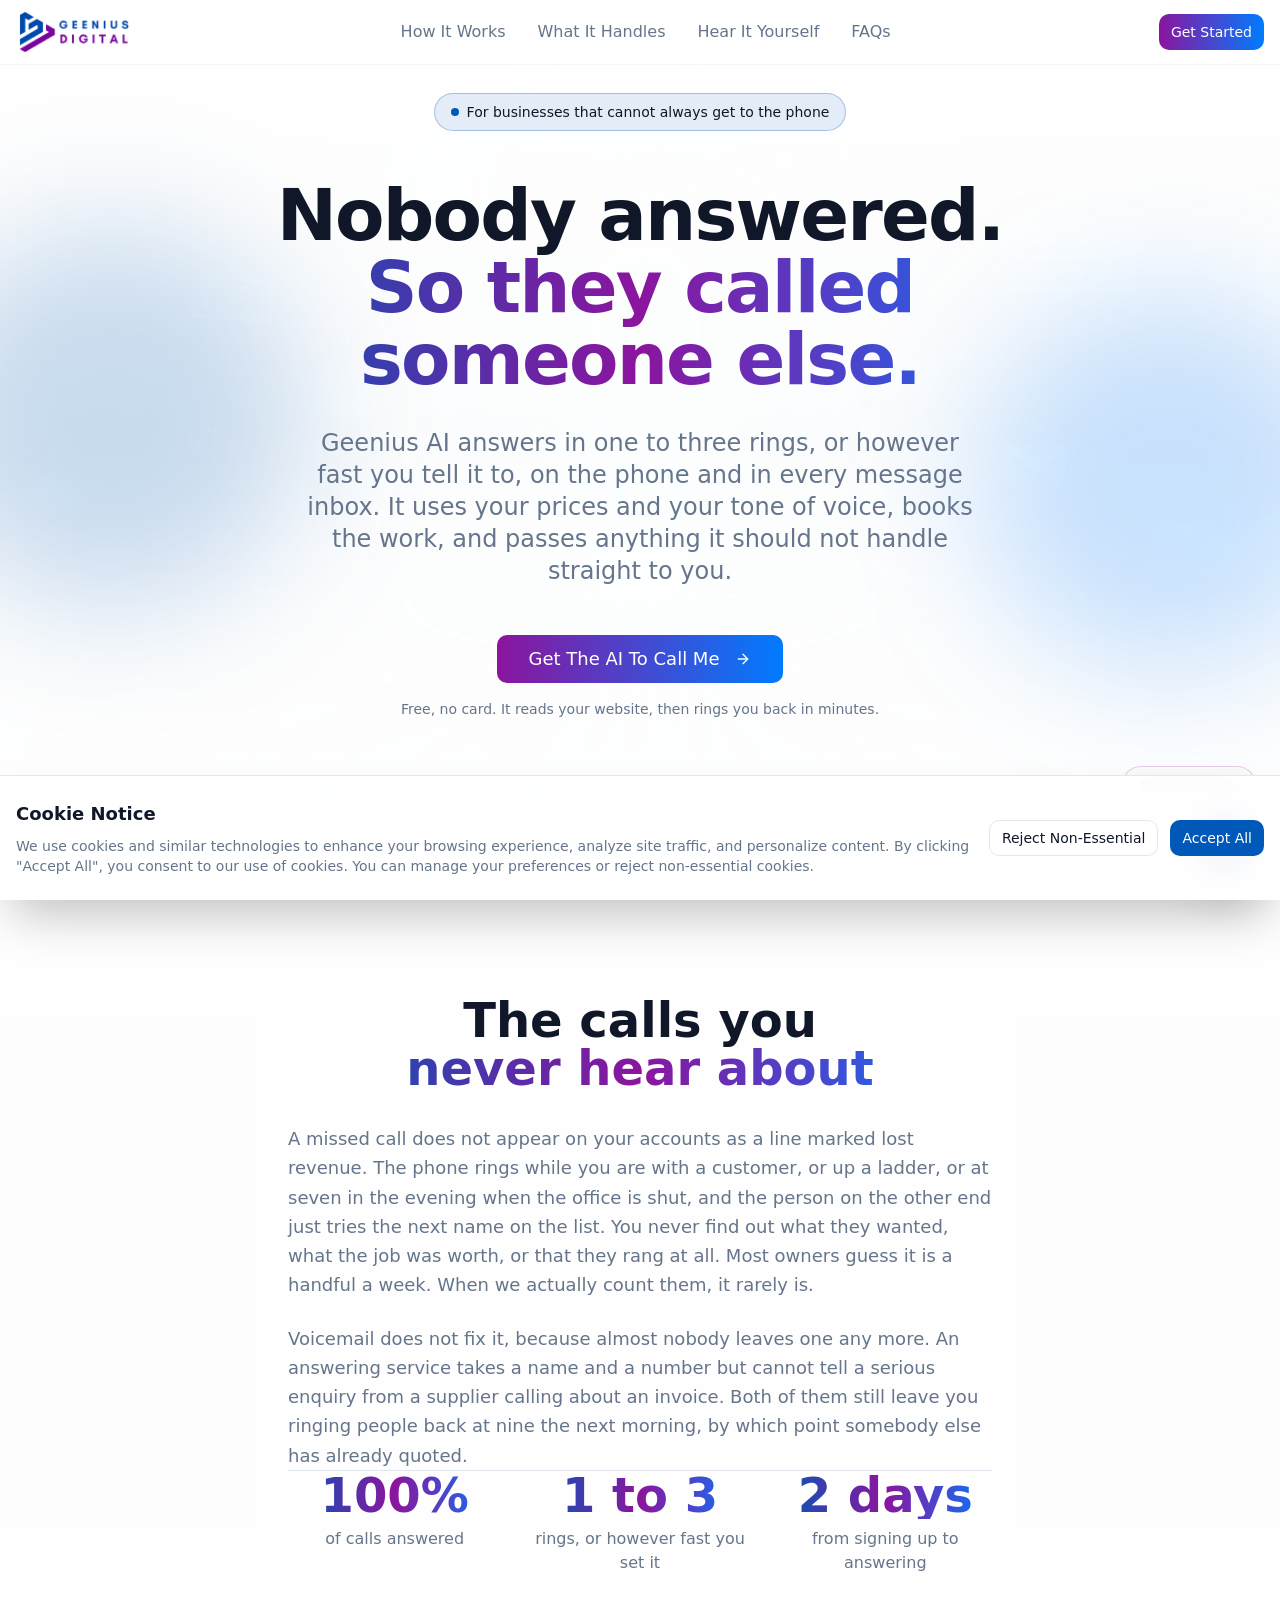
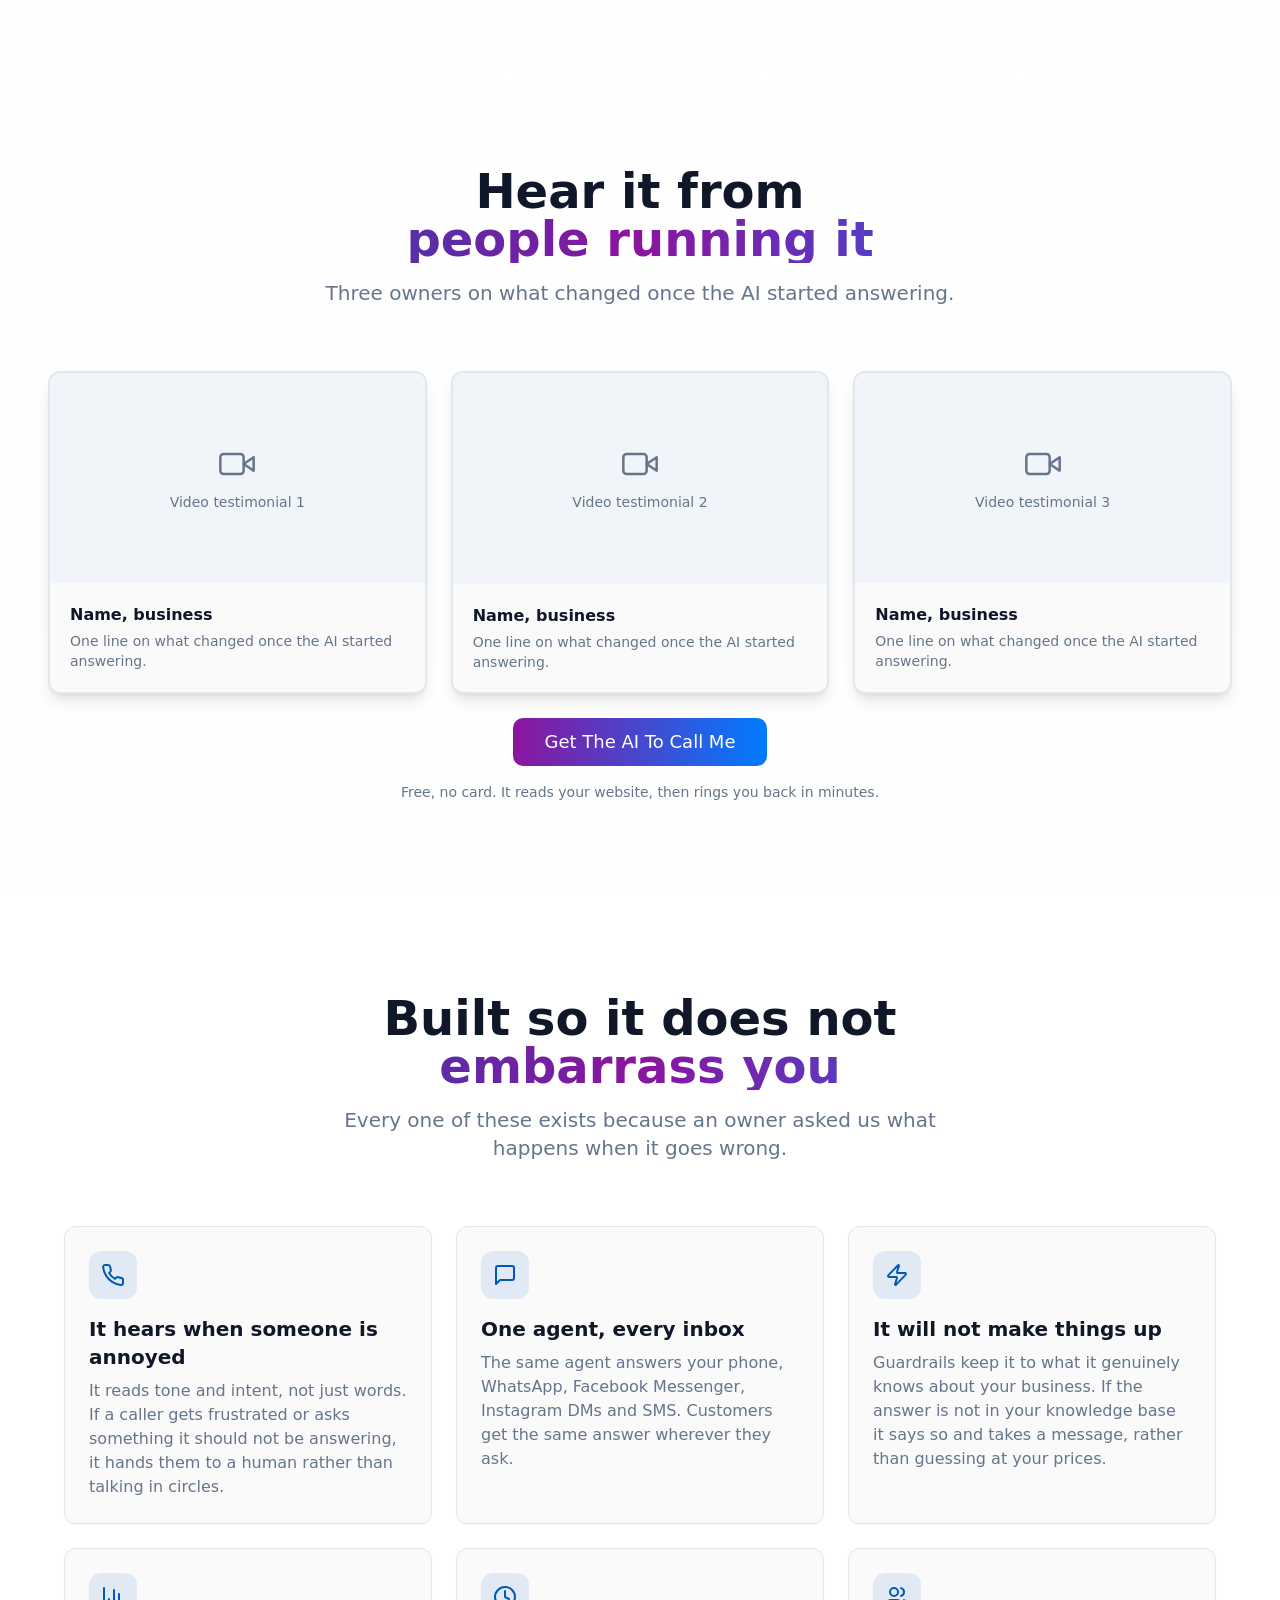
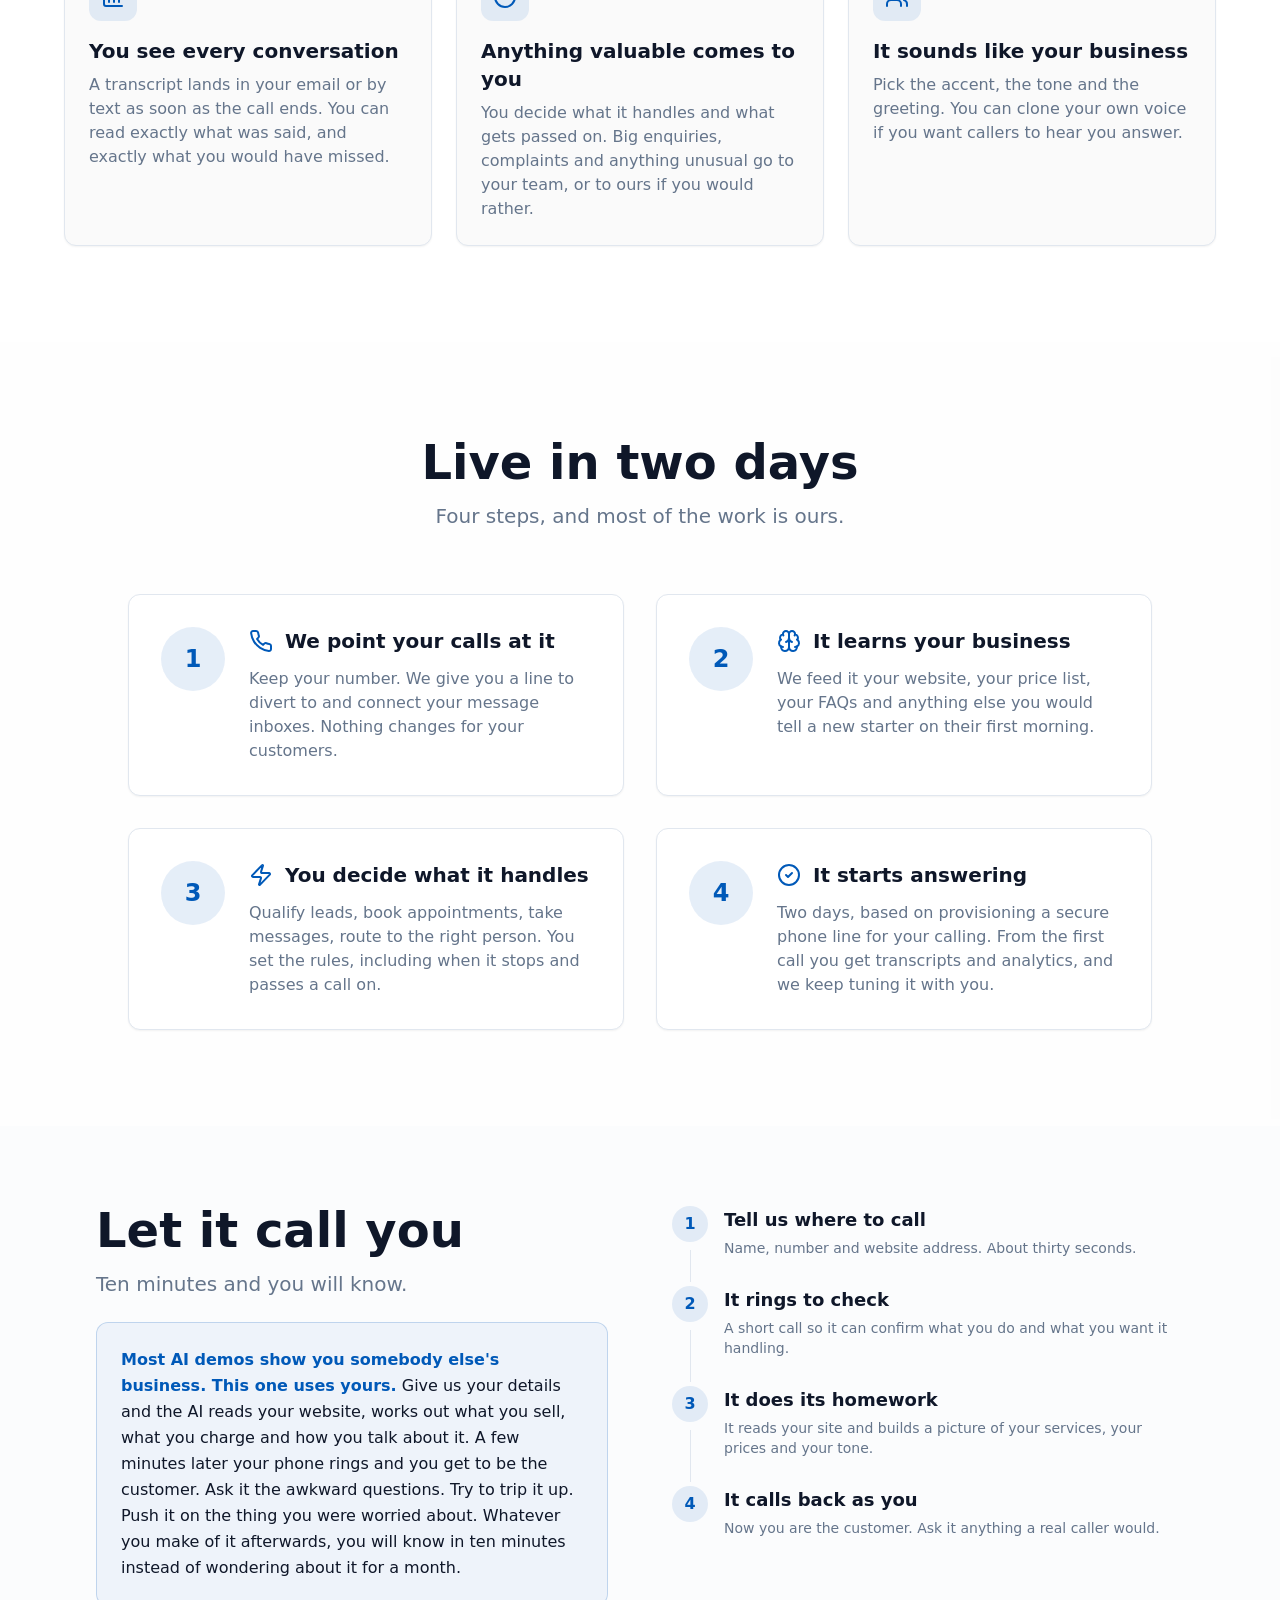
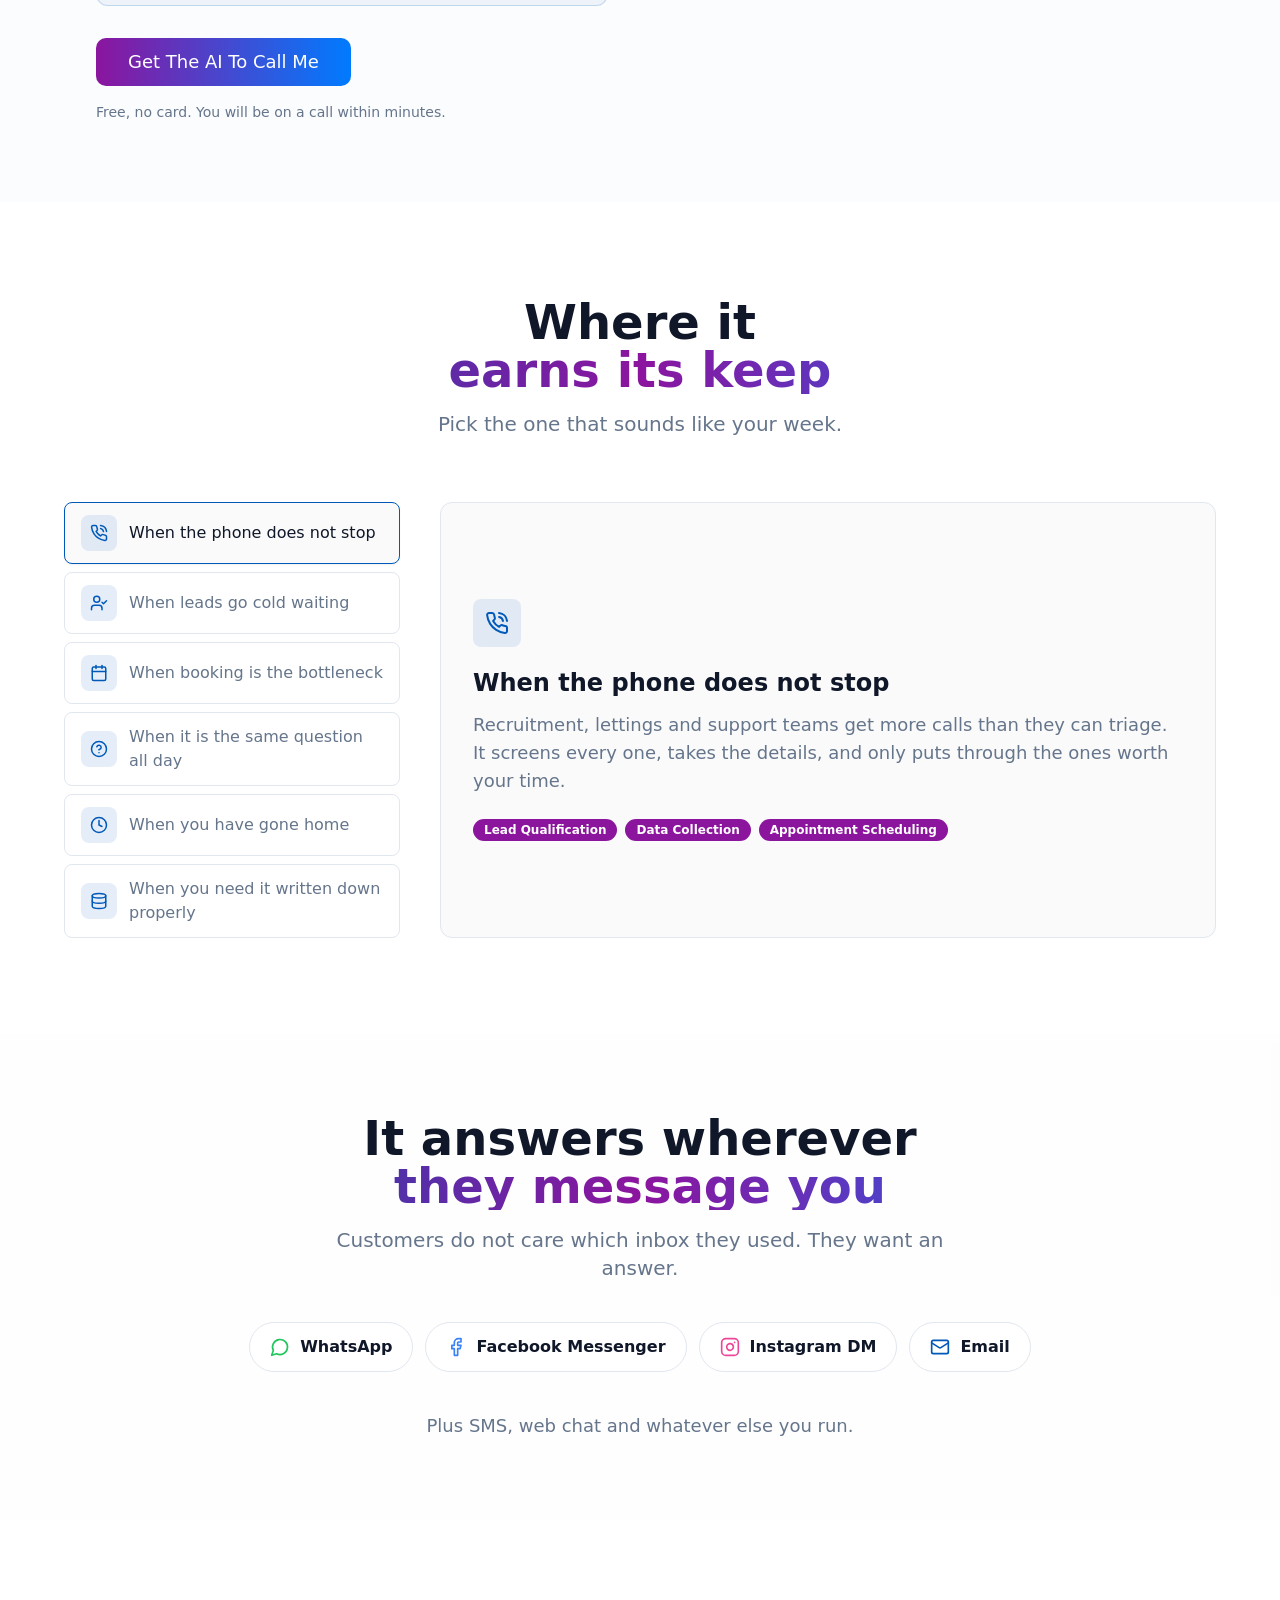
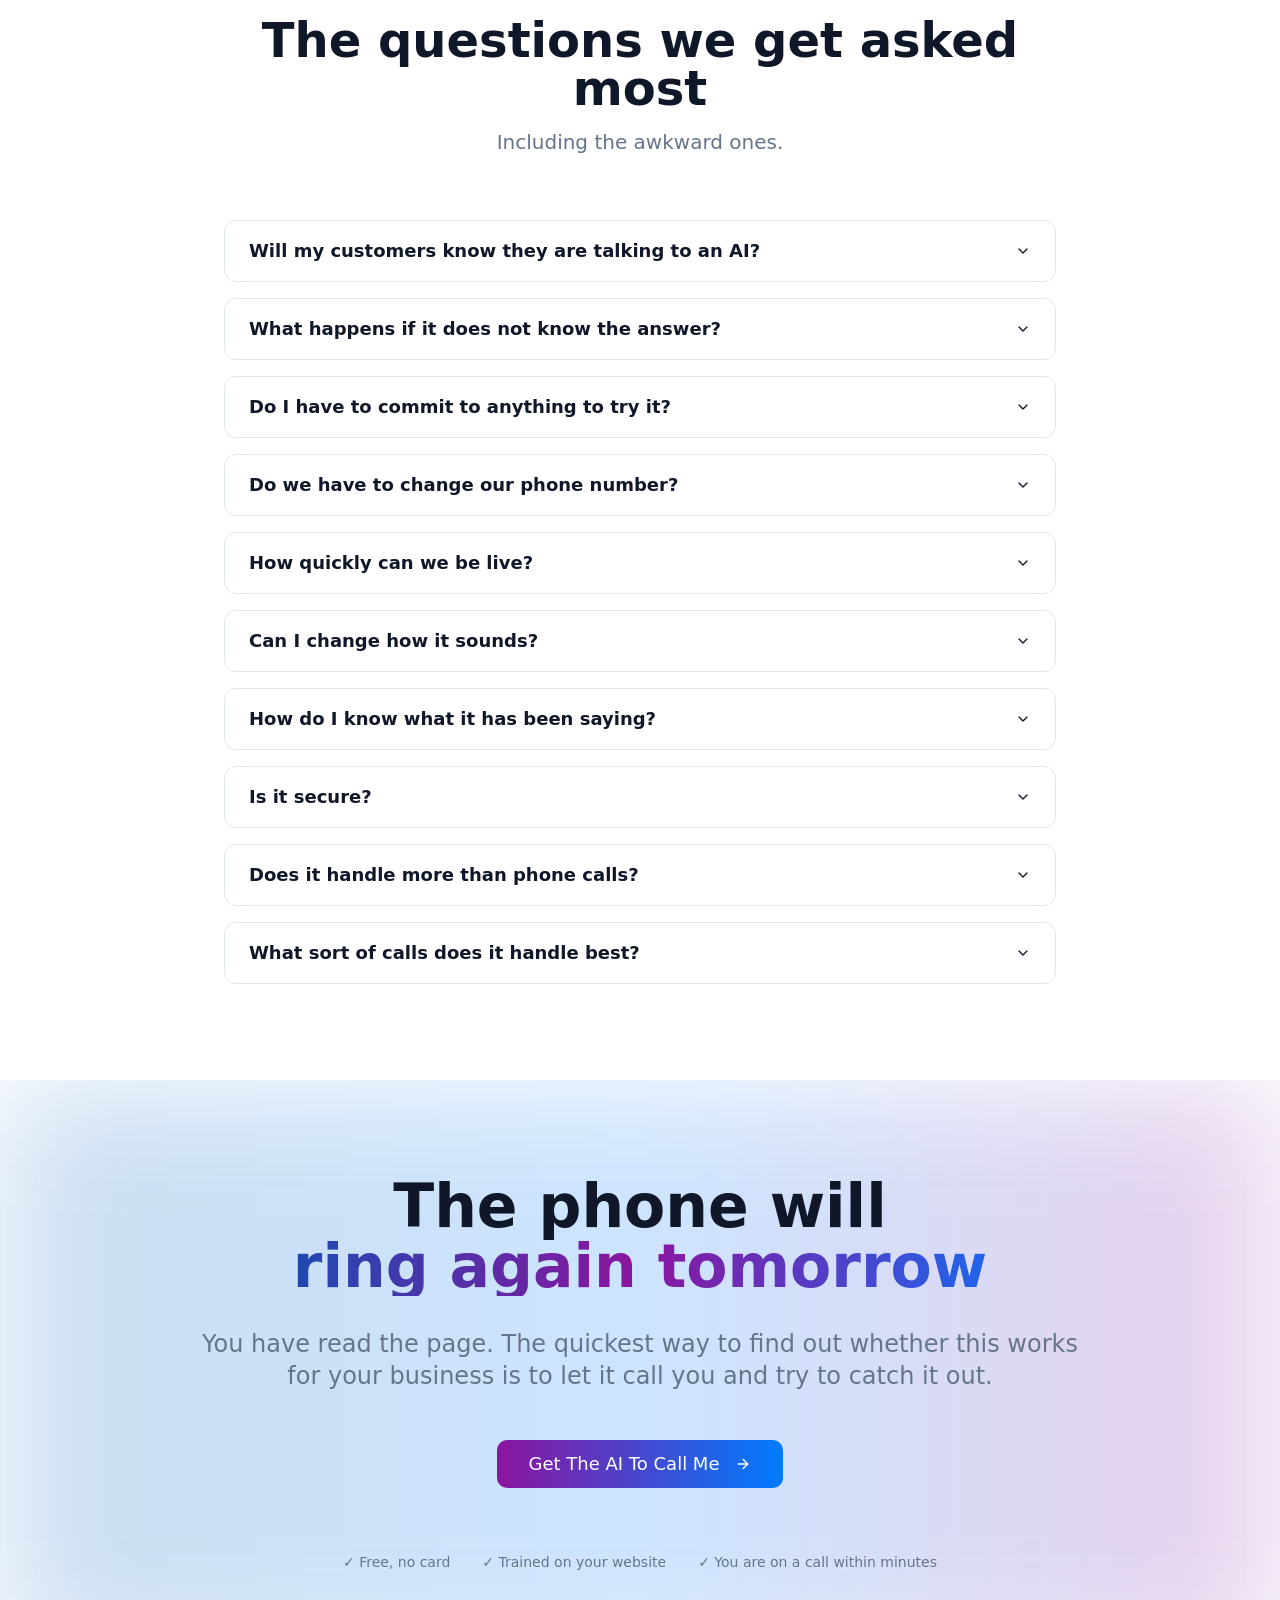
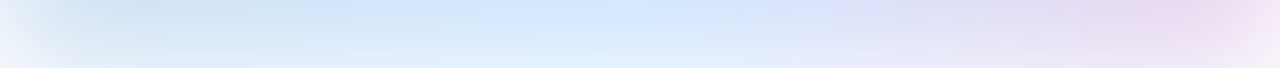
==== index.html @ 1a7d9708 "Add flattened static site with rewritten home page Vanilla HTML/CSS/JS build of the Lovable React si" ====
<!doctype html>
<html lang="en"><head>
    <meta charset="UTF-8">
    <meta name="viewport" content="width=device-width, initial-scale=1.0">
    <title>Geenius AI - AI Voice Agent for Calls &amp; Messaging | 24/7 Automation</title>
    <meta name="description" content="Missed calls go to your competitors. Geenius AI answers in one to three rings, on the phone and in every message inbox. Live in two days. Free demo call.">
    <meta name="author" content="Geenius AI">
    <meta name="robots" content="index, follow">
    <link rel="canonical" href="https://ai.geeniusdigital.com/">

    <!-- Open Graph -->
    <meta property="og:type" content="website">
    <meta property="og:url" content="https://ai.geeniusdigital.com/">
    <meta property="og:title" content="Geenius AI - AI Voice Agent for Calls &amp; Messaging | 24/7 Automation">
    <meta property="og:description" content="Missed calls go to your competitors. Geenius AI answers in one to three rings, on the phone and in every message inbox. Live in two days. Free demo call.">
    <meta property="og:image" content="https://ai.geeniusdigital.com/og-image.png">
    <meta property="og:site_name" content="Geenius AI">
    <meta property="og:locale" content="en_GB">

    <!-- Twitter Card -->
    <meta name="twitter:card" content="summary_large_image">
    <meta name="twitter:title" content="Geenius AI - AI Voice Agent for Calls &amp; Messaging | 24/7 Automation">
    <meta name="twitter:description" content="Missed calls go to your competitors. Geenius AI answers in one to three rings, on the phone and in every message inbox. Live in two days. Free demo call.">
    <meta name="twitter:image" content="https://ai.geeniusdigital.com/og-image.png">

    <!-- Favicon -->
    <link rel="icon" type="image/x-icon" href="https://storage.googleapis.com/gpt-engineer-file-uploads/6ILTWEbeGMOBGvfyK51NenK8gHO2/uploads/1762470176589-android-chrome-512x512.png">

    <!-- JSON-LD Structured Data -->
    <script type="application/ld+json">
    {
      "@context": "https://schema.org",
      "@type": "Organization",
      "name": "Geenius AI",
      "url": "https://ai.geeniusdigital.com",
      "description": "AI-powered voice agents and messaging automation for businesses. Handle inbound and outbound calls, WhatsApp, Facebook Messenger, Instagram DM and more.",
      "contactPoint": {
        "@type": "ContactPoint",
        "contactType": "sales",
        "availableLanguage": "English"
      },
      "sameAs": []
    }
    </script>
    <script type="application/ld+json">
    {
      "@context": "https://schema.org",
      "@type": "SoftwareApplication",
      "name": "Geenius AI",
      "applicationCategory": "BusinessApplication",
      "operatingSystem": "Web",
      "description": "AI employee that handles voice calls and messaging across WhatsApp, Facebook Messenger, Instagram DM, and more.",
      "offers": {
        "@type": "AggregateOffer",
        "priceCurrency": "GBP",
        "lowPrice": "497",
        "highPrice": "1297"
      }
    }
    </script>
    <!-- Meta Pixel Code -->
    <script>
    !function(f,b,e,v,n,t,s)
    {if(f.fbq)return;n=f.fbq=function(){n.callMethod?
    n.callMethod.apply(n,arguments):n.queue.push(arguments)};
    if(!f._fbq)f._fbq=n;n.push=n;n.loaded=!0;n.version='2.0';
    n.queue=[];t=b.createElement(e);t.async=!0;
    t.src=v;s=b.getElementsByTagName(e)[0];
    s.parentNode.insertBefore(t,s)}(window, document,'script',
    'https://connect.facebook.net/en_US/fbevents.js');
    fbq('init', '1123335949846125');
    fbq('track', 'PageView');
    </script>
    <!-- End Meta Pixel Code -->
    
    <link rel="stylesheet" href="assets/styles.css">
    <link rel="stylesheet" href="assets/site.css">
  <script id="page-jsonld" type="application/ld+json">{"@context":"https://schema.org","@type":"WebPage","name":"Geenius AI - AI Voice Agent for Calls & Messaging","description":"AI-powered voice agents and messaging automation for businesses.","url":"https://ai.geeniusdigital.com/"}</script></head>
  <body style="">
    <!-- Meta Pixel noscript fallback -->
    <noscript><img height="1" width="1" style="display:none"
    src="https://www.facebook.com/tr?id=1123335949846125&ev=PageView&noscript=1"
    /></noscript>
    <div id="root"><div role="region" aria-label="Notifications (F8)" tabindex="-1" style="pointer-events: none;"></div><section aria-label="Notifications alt+T" tabindex="-1" aria-live="polite" aria-relevant="additions text" aria-atomic="false"></section><div class="min-h-screen bg-background"><nav class="fixed top-0 left-0 right-0 z-50 border-b border-border/40 bg-background/80 backdrop-blur-md" aria-label="Main navigation"><div class="container mx-auto px-4"><div class="flex items-center justify-between h-16"><a href="index.html" class="flex items-center gap-2" aria-label="Geenius AI Home"><img src="assets/geenius-logo.png" alt="Geenius AI Logo" class="h-10 w-auto" loading="eager"></a><div class="hidden md:flex items-center gap-8" role="navigation"><a href="#how-it-works" class="text-muted-foreground hover:text-foreground transition-colors">How It Works</a><a href="#use-cases" class="text-muted-foreground hover:text-foreground transition-colors">What It Handles</a><a href="#demo" class="text-muted-foreground hover:text-foreground transition-colors">Hear It Yourself</a><a href="#faq" class="text-muted-foreground hover:text-foreground transition-colors">FAQs</a></div><div class="flex items-center gap-4"><button class="inline-flex items-center justify-center gap-2 whitespace-nowrap text-sm font-medium ring-offset-background transition-colors focus-visible:outline-none focus-visible:ring-2 focus-visible:ring-ring focus-visible:ring-offset-2 disabled:pointer-events-none disabled:opacity-50 [&amp;_svg]:pointer-events-none [&amp;_svg]:size-4 [&amp;_svg]:shrink-0 bg-primary hover:bg-primary/90 h-9 rounded-md px-3 bg-gradient-to-r from-secondary to-accent hover:opacity-90 text-white" data-gx="open-popup">Get Started</button></div></div></div></nav><section class="relative min-h-screen flex items-center justify-center overflow-hidden"><div class="absolute inset-0 z-0"><img src="assets/hero-bg.jpg" alt="AI-powered voice technology background" class="w-full h-full object-cover opacity-30" loading="eager"><div class="absolute inset-0 bg-gradient-to-b from-background via-background/95 to-background"></div></div><div class="absolute top-1/4 -left-20 w-96 h-96 bg-primary/20 rounded-full blur-3xl animate-pulse"></div><div class="absolute bottom-1/4 -right-20 w-96 h-96 bg-accent/20 rounded-full blur-3xl animate-pulse delay-1000"></div><div class="container relative z-10 px-4 py-20"><div class="max-w-4xl mx-auto text-center space-y-8"><div class="inline-flex items-center gap-2 px-4 py-2 rounded-full border border-primary/30 bg-primary/10 backdrop-blur-sm mb-4"><div class="w-2 h-2 bg-primary rounded-full animate-pulse"></div><span class="text-sm font-medium text-foreground">For businesses that cannot always get to the phone</span></div><h1 class="text-5xl md:text-7xl font-bold tracking-tight"><span class="block">Nobody answered.</span><span class="block text-transparent bg-clip-text bg-gradient-to-r from-primary via-secondary to-accent">So they called someone else.</span></h1><p class="text-xl md:text-2xl text-muted-foreground max-w-2xl mx-auto">Geenius AI answers in one to three rings, or however fast you tell it to, on the phone and in every message inbox. It uses your prices and your tone of voice, books the work, and passes anything it should not handle straight to you.</p><div class="flex flex-col items-center gap-4 pt-4"><button class="inline-flex items-center justify-center gap-2 whitespace-nowrap font-medium ring-offset-background transition-colors focus-visible:outline-none focus-visible:ring-2 focus-visible:ring-ring focus-visible:ring-offset-2 disabled:pointer-events-none disabled:opacity-50 [&amp;_svg]:pointer-events-none [&amp;_svg]:size-4 [&amp;_svg]:shrink-0 bg-primary hover:bg-primary/90 h-11 rounded-md text-lg px-8 py-6 bg-gradient-to-r from-secondary to-accent hover:opacity-90 text-white group" data-gx="open-popup">Get The AI To Call Me<svg xmlns="http://www.w3.org/2000/svg" width="24" height="24" viewBox="0 0 24 24" fill="none" stroke="currentColor" stroke-width="2" stroke-linecap="round" stroke-linejoin="round" class="lucide lucide-arrow-right ml-2 h-5 w-5 group-hover:translate-x-1 transition-transform"><path d="M5 12h14"></path><path d="m12 5 7 7-7 7"></path></svg></button><p class="text-sm text-muted-foreground">Free, no card. It reads your website, then rings you back in minutes.</p></div><div class="flex flex-wrap gap-6 justify-center pt-8"><div class="flex items-center gap-2 text-muted-foreground"><svg xmlns="http://www.w3.org/2000/svg" width="24" height="24" viewBox="0 0 24 24" fill="none" stroke="currentColor" stroke-width="2" stroke-linecap="round" stroke-linejoin="round" class="lucide lucide-phone h-5 w-5 text-primary"><path d="M22 16.92v3a2 2 0 0 1-2.18 2 19.79 19.79 0 0 1-8.63-3.07 19.5 19.5 0 0 1-6-6 19.79 19.79 0 0 1-3.07-8.67A2 2 0 0 1 4.11 2h3a2 2 0 0 1 2 1.72 12.84 12.84 0 0 0 .7 2.81 2 2 0 0 1-.45 2.11L8.09 9.91a16 16 0 0 0 6 6l1.27-1.27a2 2 0 0 1 2.11-.45 12.84 12.84 0 0 0 2.81.7A2 2 0 0 1 22 16.92z"></path></svg><span>Answers your phone</span></div><div class="flex items-center gap-2 text-muted-foreground"><svg xmlns="http://www.w3.org/2000/svg" width="24" height="24" viewBox="0 0 24 24" fill="none" stroke="currentColor" stroke-width="2" stroke-linecap="round" stroke-linejoin="round" class="lucide lucide-message-circle h-5 w-5 text-accent"><path d="M7.9 20A9 9 0 1 0 4 16.1L2 22Z"></path></svg><span>Answers WhatsApp, Messenger, Instagram and SMS</span></div></div></div></div></section><section id="the-problem" class="py-24 px-4 bg-card/30" aria-labelledby="problem-heading"><div class="container mx-auto max-w-3xl"><h2 id="problem-heading" class="text-4xl md:text-5xl font-bold mb-8 text-center">The calls you<span class="block bg-gradient-to-r from-primary via-secondary to-accent bg-clip-text text-transparent">never hear about</span></h2><div class="space-y-6 text-lg text-muted-foreground leading-relaxed"><p>A missed call does not appear on your accounts as a line marked lost revenue. The phone rings while you are with a customer, or up a ladder, or at seven in the evening when the office is shut, and the person on the other end just tries the next name on the list. You never find out what they wanted, what the job was worth, or that they rang at all. Most owners guess it is a handful a week. When we actually count them, it rarely is.</p><p>Voicemail does not fix it, because almost nobody leaves one any more. An answering service takes a name and a number but cannot tell a serious enquiry from a supplier calling about an invoice. Both of them still leave you ringing people back at nine the next morning, by which point somebody else has already quoted.</p></div><div class="grid sm:grid-cols-3 gap-8 mt-14 pt-12 border-t border-border"><div class="text-center"><p class="text-4xl md:text-5xl font-bold bg-gradient-to-r from-primary via-secondary to-accent bg-clip-text text-transparent">100%</p><p class="text-base text-muted-foreground mt-2">of calls answered</p></div><div class="text-center"><p class="text-4xl md:text-5xl font-bold bg-gradient-to-r from-primary via-secondary to-accent bg-clip-text text-transparent">1 to 3</p><p class="text-base text-muted-foreground mt-2">rings, or however fast you set it</p></div><div class="text-center"><p class="text-4xl md:text-5xl font-bold bg-gradient-to-r from-primary via-secondary to-accent bg-clip-text text-transparent">2 days</p><p class="text-base text-muted-foreground mt-2">from signing up to answering</p></div></div></div></section><section class="py-24 px-4 relative overflow-hidden"><div class="absolute inset-0 bg-gradient-to-b from-background via-card/30 to-background"></div><div class="container mx-auto relative z-10"><div class="text-center mb-16 space-y-4"><h2 class="text-4xl md:text-5xl font-bold">Hear it from<span class="block bg-gradient-to-r from-primary via-secondary to-accent bg-clip-text text-transparent">people running it</span></h2><p class="text-xl text-muted-foreground max-w-2xl mx-auto">Three owners on what changed once the AI started answering.</p></div><div class="text-center space-y-6"><div class="grid md:grid-cols-3 gap-6 mb-4"><div class="rounded-xl border-2 border-border bg-card overflow-hidden shadow-lg"><div class="aspect-video bg-muted flex flex-col items-center justify-center gap-2 text-muted-foreground"><svg xmlns="http://www.w3.org/2000/svg" width="40" height="40" viewBox="0 0 24 24" fill="none" stroke="currentColor" stroke-width="1.5" stroke-linecap="round" stroke-linejoin="round" aria-hidden="true"><path d="m22 8-6 4 6 4V8Z"></path><rect width="14" height="12" x="2" y="6" rx="2"></rect></svg><span class="text-sm font-medium">Video testimonial 1</span></div><div class="p-5 text-left"><p class="font-semibold text-foreground">Name, business</p><p class="text-sm text-muted-foreground mt-1">One line on what changed once the AI started answering.</p></div></div><div class="rounded-xl border-2 border-border bg-card overflow-hidden shadow-lg"><div class="aspect-video bg-muted flex flex-col items-center justify-center gap-2 text-muted-foreground"><svg xmlns="http://www.w3.org/2000/svg" width="40" height="40" viewBox="0 0 24 24" fill="none" stroke="currentColor" stroke-width="1.5" stroke-linecap="round" stroke-linejoin="round" aria-hidden="true"><path d="m22 8-6 4 6 4V8Z"></path><rect width="14" height="12" x="2" y="6" rx="2"></rect></svg><span class="text-sm font-medium">Video testimonial 2</span></div><div class="p-5 text-left"><p class="font-semibold text-foreground">Name, business</p><p class="text-sm text-muted-foreground mt-1">One line on what changed once the AI started answering.</p></div></div><div class="rounded-xl border-2 border-border bg-card overflow-hidden shadow-lg"><div class="aspect-video bg-muted flex flex-col items-center justify-center gap-2 text-muted-foreground"><svg xmlns="http://www.w3.org/2000/svg" width="40" height="40" viewBox="0 0 24 24" fill="none" stroke="currentColor" stroke-width="1.5" stroke-linecap="round" stroke-linejoin="round" aria-hidden="true"><path d="m22 8-6 4 6 4V8Z"></path><rect width="14" height="12" x="2" y="6" rx="2"></rect></svg><span class="text-sm font-medium">Video testimonial 3</span></div><div class="p-5 text-left"><p class="font-semibold text-foreground">Name, business</p><p class="text-sm text-muted-foreground mt-1">One line on what changed once the AI started answering.</p></div></div></div><div><button class="inline-flex items-center justify-center gap-2 whitespace-nowrap font-medium ring-offset-background transition-colors focus-visible:outline-none focus-visible:ring-2 focus-visible:ring-ring focus-visible:ring-offset-2 disabled:pointer-events-none disabled:opacity-50 [&amp;_svg]:pointer-events-none [&amp;_svg]:size-4 [&amp;_svg]:shrink-0 bg-primary hover:bg-primary/90 h-11 rounded-md text-lg px-8 py-6 bg-gradient-to-r from-secondary to-accent hover:opacity-90 text-white" data-gx="open-popup">Get The AI To Call Me</button><p class="text-sm text-muted-foreground mt-4">Free, no card. It reads your website, then rings you back in minutes.</p></div></div></div></section><section id="features" class="py-24 px-4 relative" aria-labelledby="features-heading"><div class="container mx-auto"><div class="text-center mb-16 space-y-4"><h2 id="features-heading" class="text-4xl md:text-5xl font-bold">Built so it does not<span class="block bg-gradient-to-r from-primary via-secondary to-accent bg-clip-text text-transparent">embarrass you</span></h2><p class="text-xl text-muted-foreground max-w-2xl mx-auto">Every one of these exists because an owner asked us what happens when it goes wrong.</p></div><div class="grid md:grid-cols-2 lg:grid-cols-3 gap-6 max-w-6xl mx-auto"><div class="rounded-lg border text-card-foreground shadow-sm p-6 bg-card border-border hover:border-primary/50 transition-all duration-300 hover:shadow-lg hover:shadow-primary/20 group"><div class="w-12 h-12 rounded-lg bg-primary/10 flex items-center justify-center mb-4 group-hover:bg-primary/20 transition-colors"><svg xmlns="http://www.w3.org/2000/svg" width="24" height="24" viewBox="0 0 24 24" fill="none" stroke="currentColor" stroke-width="2" stroke-linecap="round" stroke-linejoin="round" class="lucide lucide-phone h-6 w-6 text-primary"><path d="M22 16.92v3a2 2 0 0 1-2.18 2 19.79 19.79 0 0 1-8.63-3.07 19.5 19.5 0 0 1-6-6 19.79 19.79 0 0 1-3.07-8.67A2 2 0 0 1 4.11 2h3a2 2 0 0 1 2 1.72 12.84 12.84 0 0 0 .7 2.81 2 2 0 0 1-.45 2.11L8.09 9.91a16 16 0 0 0 6 6l1.27-1.27a2 2 0 0 1 2.11-.45 12.84 12.84 0 0 0 2.81.7A2 2 0 0 1 22 16.92z"></path></svg></div><h3 class="text-xl font-semibold mb-2">It hears when someone is annoyed</h3><p class="text-muted-foreground">It reads tone and intent, not just words. If a caller gets frustrated or asks something it should not be answering, it hands them to a human rather than talking in circles.</p></div><div class="rounded-lg border text-card-foreground shadow-sm p-6 bg-card border-border hover:border-primary/50 transition-all duration-300 hover:shadow-lg hover:shadow-primary/20 group"><div class="w-12 h-12 rounded-lg bg-primary/10 flex items-center justify-center mb-4 group-hover:bg-primary/20 transition-colors"><svg xmlns="http://www.w3.org/2000/svg" width="24" height="24" viewBox="0 0 24 24" fill="none" stroke="currentColor" stroke-width="2" stroke-linecap="round" stroke-linejoin="round" class="lucide lucide-message-square h-6 w-6 text-primary"><path d="M21 15a2 2 0 0 1-2 2H7l-4 4V5a2 2 0 0 1 2-2h14a2 2 0 0 1 2 2z"></path></svg></div><h3 class="text-xl font-semibold mb-2">One agent, every inbox</h3><p class="text-muted-foreground">The same agent answers your phone, WhatsApp, Facebook Messenger, Instagram DMs and SMS. Customers get the same answer wherever they ask.</p></div><div class="rounded-lg border text-card-foreground shadow-sm p-6 bg-card border-border hover:border-primary/50 transition-all duration-300 hover:shadow-lg hover:shadow-primary/20 group"><div class="w-12 h-12 rounded-lg bg-primary/10 flex items-center justify-center mb-4 group-hover:bg-primary/20 transition-colors"><svg xmlns="http://www.w3.org/2000/svg" width="24" height="24" viewBox="0 0 24 24" fill="none" stroke="currentColor" stroke-width="2" stroke-linecap="round" stroke-linejoin="round" class="lucide lucide-zap h-6 w-6 text-primary"><path d="M4 14a1 1 0 0 1-.78-1.63l9.9-10.2a.5.5 0 0 1 .86.46l-1.92 6.02A1 1 0 0 0 13 10h7a1 1 0 0 1 .78 1.63l-9.9 10.2a.5.5 0 0 1-.86-.46l1.92-6.02A1 1 0 0 0 11 14z"></path></svg></div><h3 class="text-xl font-semibold mb-2">It will not make things up</h3><p class="text-muted-foreground">Guardrails keep it to what it genuinely knows about your business. If the answer is not in your knowledge base it says so and takes a message, rather than guessing at your prices.</p></div><div class="rounded-lg border text-card-foreground shadow-sm p-6 bg-card border-border hover:border-primary/50 transition-all duration-300 hover:shadow-lg hover:shadow-primary/20 group"><div class="w-12 h-12 rounded-lg bg-primary/10 flex items-center justify-center mb-4 group-hover:bg-primary/20 transition-colors"><svg xmlns="http://www.w3.org/2000/svg" width="24" height="24" viewBox="0 0 24 24" fill="none" stroke="currentColor" stroke-width="2" stroke-linecap="round" stroke-linejoin="round" class="lucide lucide-chart-column h-6 w-6 text-primary"><path d="M3 3v16a2 2 0 0 0 2 2h16"></path><path d="M18 17V9"></path><path d="M13 17V5"></path><path d="M8 17v-3"></path></svg></div><h3 class="text-xl font-semibold mb-2">You see every conversation</h3><p class="text-muted-foreground">A transcript lands in your email or by text as soon as the call ends. You can read exactly what was said, and exactly what you would have missed.</p></div><div class="rounded-lg border text-card-foreground shadow-sm p-6 bg-card border-border hover:border-primary/50 transition-all duration-300 hover:shadow-lg hover:shadow-primary/20 group"><div class="w-12 h-12 rounded-lg bg-primary/10 flex items-center justify-center mb-4 group-hover:bg-primary/20 transition-colors"><svg xmlns="http://www.w3.org/2000/svg" width="24" height="24" viewBox="0 0 24 24" fill="none" stroke="currentColor" stroke-width="2" stroke-linecap="round" stroke-linejoin="round" class="lucide lucide-clock h-6 w-6 text-primary"><circle cx="12" cy="12" r="10"></circle><polyline points="12 6 12 12 16 14"></polyline></svg></div><h3 class="text-xl font-semibold mb-2">Anything valuable comes to you</h3><p class="text-muted-foreground">You decide what it handles and what gets passed on. Big enquiries, complaints and anything unusual go to your team, or to ours if you would rather.</p></div><div class="rounded-lg border text-card-foreground shadow-sm p-6 bg-card border-border hover:border-primary/50 transition-all duration-300 hover:shadow-lg hover:shadow-primary/20 group"><div class="w-12 h-12 rounded-lg bg-primary/10 flex items-center justify-center mb-4 group-hover:bg-primary/20 transition-colors"><svg xmlns="http://www.w3.org/2000/svg" width="24" height="24" viewBox="0 0 24 24" fill="none" stroke="currentColor" stroke-width="2" stroke-linecap="round" stroke-linejoin="round" class="lucide lucide-users h-6 w-6 text-primary"><path d="M16 21v-2a4 4 0 0 0-4-4H6a4 4 0 0 0-4 4v2"></path><circle cx="9" cy="7" r="4"></circle><path d="M22 21v-2a4 4 0 0 0-3-3.87"></path><path d="M16 3.13a4 4 0 0 1 0 7.75"></path></svg></div><h3 class="text-xl font-semibold mb-2">It sounds like your business</h3><p class="text-muted-foreground">Pick the accent, the tone and the greeting. You can clone your own voice if you want callers to hear you answer.</p></div></div></div></section><section id="how-it-works" class="py-24 px-4 bg-card/30" aria-labelledby="how-it-works-heading"><div class="container mx-auto"><div class="text-center mb-16 space-y-4"><h2 id="how-it-works-heading" class="text-4xl md:text-5xl font-bold">Live in two days</h2><p class="text-xl text-muted-foreground max-w-2xl mx-auto">Four steps, and most of the work is ours.</p></div><div class="max-w-5xl mx-auto"><div class="grid md:grid-cols-2 gap-8"><div class="rounded-lg border text-card-foreground shadow-sm relative p-8 bg-background border-border hover:border-primary/50 transition-all duration-300"><div class="flex items-start gap-6"><div class="flex-shrink-0"><div class="w-16 h-16 rounded-full bg-primary/10 flex items-center justify-center text-2xl font-bold text-primary">1</div></div><div class="flex-1"><div class="flex items-center gap-3 mb-3"><svg xmlns="http://www.w3.org/2000/svg" width="24" height="24" viewBox="0 0 24 24" fill="none" stroke="currentColor" stroke-width="2" stroke-linecap="round" stroke-linejoin="round" class="lucide lucide-phone h-6 w-6 text-primary"><path d="M22 16.92v3a2 2 0 0 1-2.18 2 19.79 19.79 0 0 1-8.63-3.07 19.5 19.5 0 0 1-6-6 19.79 19.79 0 0 1-3.07-8.67A2 2 0 0 1 4.11 2h3a2 2 0 0 1 2 1.72 12.84 12.84 0 0 0 .7 2.81 2 2 0 0 1-.45 2.11L8.09 9.91a16 16 0 0 0 6 6l1.27-1.27a2 2 0 0 1 2.11-.45 12.84 12.84 0 0 0 2.81.7A2 2 0 0 1 22 16.92z"></path></svg><h3 class="text-xl font-semibold">We point your calls at it</h3></div><p class="text-muted-foreground">Keep your number. We give you a line to divert to and connect your message inboxes. Nothing changes for your customers.</p></div></div></div><div class="rounded-lg border text-card-foreground shadow-sm relative p-8 bg-background border-border hover:border-primary/50 transition-all duration-300"><div class="flex items-start gap-6"><div class="flex-shrink-0"><div class="w-16 h-16 rounded-full bg-primary/10 flex items-center justify-center text-2xl font-bold text-primary">2</div></div><div class="flex-1"><div class="flex items-center gap-3 mb-3"><svg xmlns="http://www.w3.org/2000/svg" width="24" height="24" viewBox="0 0 24 24" fill="none" stroke="currentColor" stroke-width="2" stroke-linecap="round" stroke-linejoin="round" class="lucide lucide-brain h-6 w-6 text-primary"><path d="M12 5a3 3 0 1 0-5.997.125 4 4 0 0 0-2.526 5.77 4 4 0 0 0 .556 6.588A4 4 0 1 0 12 18Z"></path><path d="M12 5a3 3 0 1 1 5.997.125 4 4 0 0 1 2.526 5.77 4 4 0 0 1-.556 6.588A4 4 0 1 1 12 18Z"></path><path d="M15 13a4.5 4.5 0 0 1-3-4 4.5 4.5 0 0 1-3 4"></path><path d="M17.599 6.5a3 3 0 0 0 .399-1.375"></path><path d="M6.003 5.125A3 3 0 0 0 6.401 6.5"></path><path d="M3.477 10.896a4 4 0 0 1 .585-.396"></path><path d="M19.938 10.5a4 4 0 0 1 .585.396"></path><path d="M6 18a4 4 0 0 1-1.967-.516"></path><path d="M19.967 17.484A4 4 0 0 1 18 18"></path></svg><h3 class="text-xl font-semibold">It learns your business</h3></div><p class="text-muted-foreground">We feed it your website, your price list, your FAQs and anything else you would tell a new starter on their first morning.</p></div></div></div><div class="rounded-lg border text-card-foreground shadow-sm relative p-8 bg-background border-border hover:border-primary/50 transition-all duration-300"><div class="flex items-start gap-6"><div class="flex-shrink-0"><div class="w-16 h-16 rounded-full bg-primary/10 flex items-center justify-center text-2xl font-bold text-primary">3</div></div><div class="flex-1"><div class="flex items-center gap-3 mb-3"><svg xmlns="http://www.w3.org/2000/svg" width="24" height="24" viewBox="0 0 24 24" fill="none" stroke="currentColor" stroke-width="2" stroke-linecap="round" stroke-linejoin="round" class="lucide lucide-zap h-6 w-6 text-primary"><path d="M4 14a1 1 0 0 1-.78-1.63l9.9-10.2a.5.5 0 0 1 .86.46l-1.92 6.02A1 1 0 0 0 13 10h7a1 1 0 0 1 .78 1.63l-9.9 10.2a.5.5 0 0 1-.86-.46l1.92-6.02A1 1 0 0 0 11 14z"></path></svg><h3 class="text-xl font-semibold">You decide what it handles</h3></div><p class="text-muted-foreground">Qualify leads, book appointments, take messages, route to the right person. You set the rules, including when it stops and passes a call on.</p></div></div></div><div class="rounded-lg border text-card-foreground shadow-sm relative p-8 bg-background border-border hover:border-primary/50 transition-all duration-300"><div class="flex items-start gap-6"><div class="flex-shrink-0"><div class="w-16 h-16 rounded-full bg-primary/10 flex items-center justify-center text-2xl font-bold text-primary">4</div></div><div class="flex-1"><div class="flex items-center gap-3 mb-3"><svg xmlns="http://www.w3.org/2000/svg" width="24" height="24" viewBox="0 0 24 24" fill="none" stroke="currentColor" stroke-width="2" stroke-linecap="round" stroke-linejoin="round" class="lucide lucide-circle-check h-6 w-6 text-primary"><circle cx="12" cy="12" r="10"></circle><path d="m9 12 2 2 4-4"></path></svg><h3 class="text-xl font-semibold">It starts answering</h3></div><p class="text-muted-foreground">Two days, based on provisioning a secure phone line for your calling. From the first call you get transcripts and analytics, and we keep tuning it with you.</p></div></div></div></div></div></div></section><section id="demo" class="py-20 px-4 bg-muted/30" aria-labelledby="demo-heading"><div class="container mx-auto max-w-6xl"><div class="gx-split"><div><h2 id="demo-heading" class="text-4xl md:text-5xl font-bold mb-4">Let it call you</h2><p class="text-xl text-muted-foreground mb-6">Ten minutes and you will know.</p><div class="bg-primary/5 border border-primary/20 rounded-lg p-6 mb-8"><p class="text-base text-foreground leading-relaxed"><strong class="text-primary">Most AI demos show you somebody else's business. This one uses yours.</strong> Give us your details and the AI reads your website, works out what you sell, what you charge and how you talk about it. A few minutes later your phone rings and you get to be the customer. Ask it the awkward questions. Try to trip it up. Push it on the thing you were worried about. Whatever you make of it afterwards, you will know in ten minutes instead of wondering about it for a month.</p></div><button class="inline-flex items-center justify-center gap-2 whitespace-nowrap font-medium ring-offset-background transition-colors focus-visible:outline-none focus-visible:ring-2 focus-visible:ring-ring focus-visible:ring-offset-2 disabled:pointer-events-none disabled:opacity-50 [&amp;_svg]:pointer-events-none [&amp;_svg]:size-4 [&amp;_svg]:shrink-0 bg-primary hover:bg-primary/90 h-11 rounded-md text-lg px-8 py-6 bg-gradient-to-r from-secondary to-accent hover:opacity-90 text-white" data-gx="open-popup">Get The AI To Call Me</button><p class="text-sm text-muted-foreground mt-4">Free, no card. You will be on a call within minutes.</p></div><ol class="gx-steps"><li class="gx-step"><span class="gx-step-num">1</span><div><h3 class="text-lg font-semibold mb-1">Tell us where to call</h3><p class="text-sm text-muted-foreground">Name, number and website address. About thirty seconds.</p></div></li><li class="gx-step"><span class="gx-step-num">2</span><div><h3 class="text-lg font-semibold mb-1">It rings to check</h3><p class="text-sm text-muted-foreground">A short call so it can confirm what you do and what you want it handling.</p></div></li><li class="gx-step"><span class="gx-step-num">3</span><div><h3 class="text-lg font-semibold mb-1">It does its homework</h3><p class="text-sm text-muted-foreground">It reads your site and builds a picture of your services, your prices and your tone.</p></div></li><li class="gx-step"><span class="gx-step-num">4</span><div><h3 class="text-lg font-semibold mb-1">It calls back as you</h3><p class="text-sm text-muted-foreground">Now you are the customer. Ask it anything a real caller would.</p></div></li></ol></div></div></section><section id="use-cases" class="py-24 px-4 relative" aria-labelledby="use-cases-heading"><div class="container mx-auto"><div class="text-center mb-16 space-y-4"><h2 id="use-cases-heading" class="text-4xl md:text-5xl font-bold">Where it<span class="block bg-gradient-to-r from-primary via-secondary to-accent bg-clip-text text-transparent">earns its keep</span></h2><p class="text-xl text-muted-foreground max-w-2xl mx-auto">Pick the one that sounds like your week.</p></div><div class="gx-uc"><div class="gx-uc-list" role="tablist" aria-label="Situations"><button type="button" role="tab" id="uc-t1" aria-controls="uc-p1" aria-selected="true" tabindex="0" data-gx="usecase-tab" class="gx-uc-tab"><span class="gx-uc-ico"><svg xmlns="http://www.w3.org/2000/svg" width="24" height="24" viewBox="0 0 24 24" fill="none" stroke="currentColor" stroke-width="2" stroke-linecap="round" stroke-linejoin="round" class="lucide lucide-phone-call text-primary"><path d="M22 16.92v3a2 2 0 0 1-2.18 2 19.79 19.79 0 0 1-8.63-3.07 19.5 19.5 0 0 1-6-6 19.79 19.79 0 0 1-3.07-8.67A2 2 0 0 1 4.11 2h3a2 2 0 0 1 2 1.72 12.84 12.84 0 0 0 .7 2.81 2 2 0 0 1-.45 2.11L8.09 9.91a16 16 0 0 0 6 6l1.27-1.27a2 2 0 0 1 2.11-.45 12.84 12.84 0 0 0 2.81.7A2 2 0 0 1 22 16.92z"></path><path d="M14.05 2a9 9 0 0 1 8 7.94"></path><path d="M14.05 6A5 5 0 0 1 18 10"></path></svg></span><span class="gx-uc-label">When the phone does not stop</span></button><button type="button" role="tab" id="uc-t2" aria-controls="uc-p2" aria-selected="false" tabindex="-1" data-gx="usecase-tab" class="gx-uc-tab"><span class="gx-uc-ico"><svg xmlns="http://www.w3.org/2000/svg" width="24" height="24" viewBox="0 0 24 24" fill="none" stroke="currentColor" stroke-width="2" stroke-linecap="round" stroke-linejoin="round" class="lucide lucide-user-check text-primary"><path d="M16 21v-2a4 4 0 0 0-4-4H6a4 4 0 0 0-4 4v2"></path><circle cx="9" cy="7" r="4"></circle><polyline points="16 11 18 13 22 9"></polyline></svg></span><span class="gx-uc-label">When leads go cold waiting</span></button><button type="button" role="tab" id="uc-t3" aria-controls="uc-p3" aria-selected="false" tabindex="-1" data-gx="usecase-tab" class="gx-uc-tab"><span class="gx-uc-ico"><svg xmlns="http://www.w3.org/2000/svg" width="24" height="24" viewBox="0 0 24 24" fill="none" stroke="currentColor" stroke-width="2" stroke-linecap="round" stroke-linejoin="round" class="lucide lucide-calendar text-primary"><path d="M8 2v4"></path><path d="M16 2v4"></path><rect width="18" height="18" x="3" y="4" rx="2"></rect><path d="M3 10h18"></path></svg></span><span class="gx-uc-label">When booking is the bottleneck</span></button><button type="button" role="tab" id="uc-t4" aria-controls="uc-p4" aria-selected="false" tabindex="-1" data-gx="usecase-tab" class="gx-uc-tab"><span class="gx-uc-ico"><svg xmlns="http://www.w3.org/2000/svg" width="24" height="24" viewBox="0 0 24 24" fill="none" stroke="currentColor" stroke-width="2" stroke-linecap="round" stroke-linejoin="round" class="lucide lucide-circle-help text-primary"><circle cx="12" cy="12" r="10"></circle><path d="M9.09 9a3 3 0 0 1 5.83 1c0 2-3 3-3 3"></path><path d="M12 17h.01"></path></svg></span><span class="gx-uc-label">When it is the same question all day</span></button><button type="button" role="tab" id="uc-t5" aria-controls="uc-p5" aria-selected="false" tabindex="-1" data-gx="usecase-tab" class="gx-uc-tab"><span class="gx-uc-ico"><svg xmlns="http://www.w3.org/2000/svg" width="24" height="24" viewBox="0 0 24 24" fill="none" stroke="currentColor" stroke-width="2" stroke-linecap="round" stroke-linejoin="round" class="lucide lucide-clock text-primary"><circle cx="12" cy="12" r="10"></circle><polyline points="12 6 12 12 16 14"></polyline></svg></span><span class="gx-uc-label">When you have gone home</span></button><button type="button" role="tab" id="uc-t6" aria-controls="uc-p6" aria-selected="false" tabindex="-1" data-gx="usecase-tab" class="gx-uc-tab"><span class="gx-uc-ico"><svg xmlns="http://www.w3.org/2000/svg" width="24" height="24" viewBox="0 0 24 24" fill="none" stroke="currentColor" stroke-width="2" stroke-linecap="round" stroke-linejoin="round" class="lucide lucide-database text-primary"><ellipse cx="12" cy="5" rx="9" ry="3"></ellipse><path d="M3 5V19A9 3 0 0 0 21 19V5"></path><path d="M3 12A9 3 0 0 0 21 12"></path></svg></span><span class="gx-uc-label">When you need it written down properly</span></button></div><div class="gx-uc-panels"><div role="tabpanel" id="uc-p1" aria-labelledby="uc-t1" class="gx-uc-panel"><div class="gx-uc-ico gx-uc-ico-lg"><svg xmlns="http://www.w3.org/2000/svg" width="24" height="24" viewBox="0 0 24 24" fill="none" stroke="currentColor" stroke-width="2" stroke-linecap="round" stroke-linejoin="round" class="lucide lucide-phone-call text-primary"><path d="M22 16.92v3a2 2 0 0 1-2.18 2 19.79 19.79 0 0 1-8.63-3.07 19.5 19.5 0 0 1-6-6 19.79 19.79 0 0 1-3.07-8.67A2 2 0 0 1 4.11 2h3a2 2 0 0 1 2 1.72 12.84 12.84 0 0 0 .7 2.81 2 2 0 0 1-.45 2.11L8.09 9.91a16 16 0 0 0 6 6l1.27-1.27a2 2 0 0 1 2.11-.45 12.84 12.84 0 0 0 2.81.7A2 2 0 0 1 22 16.92z"></path><path d="M14.05 2a9 9 0 0 1 8 7.94"></path><path d="M14.05 6A5 5 0 0 1 18 10"></path></svg></div><h3 class="text-2xl font-semibold mb-3">When the phone does not stop</h3><p class="text-muted-foreground text-lg mb-6">Recruitment, lettings and support teams get more calls than they can triage. It screens every one, takes the details, and only puts through the ones worth your time.</p><div class="flex flex-wrap gap-2"><div class="inline-flex items-center rounded-full border px-2.5 py-0.5 font-semibold transition-colors focus:outline-none focus:ring-2 focus:ring-ring focus:ring-offset-2 border-transparent bg-secondary text-secondary-foreground hover:bg-secondary/80 text-xs">Lead Qualification</div><div class="inline-flex items-center rounded-full border px-2.5 py-0.5 font-semibold transition-colors focus:outline-none focus:ring-2 focus:ring-ring focus:ring-offset-2 border-transparent bg-secondary text-secondary-foreground hover:bg-secondary/80 text-xs">Data Collection</div><div class="inline-flex items-center rounded-full border px-2.5 py-0.5 font-semibold transition-colors focus:outline-none focus:ring-2 focus:ring-ring focus:ring-offset-2 border-transparent bg-secondary text-secondary-foreground hover:bg-secondary/80 text-xs">Appointment Scheduling</div></div></div><div role="tabpanel" id="uc-p2" aria-labelledby="uc-t2" class="gx-uc-panel" hidden><div class="gx-uc-ico gx-uc-ico-lg"><svg xmlns="http://www.w3.org/2000/svg" width="24" height="24" viewBox="0 0 24 24" fill="none" stroke="currentColor" stroke-width="2" stroke-linecap="round" stroke-linejoin="round" class="lucide lucide-user-check text-primary"><path d="M16 21v-2a4 4 0 0 0-4-4H6a4 4 0 0 0-4 4v2"></path><circle cx="9" cy="7" r="4"></circle><polyline points="16 11 18 13 22 9"></polyline></svg></div><h3 class="text-2xl font-semibold mb-3">When leads go cold waiting</h3><p class="text-muted-foreground text-lg mb-6">It answers or calls straight back, qualifies against your criteria, and gets the good ones booked in before they have rung anybody else.</p><div class="flex flex-wrap gap-2"><div class="inline-flex items-center rounded-full border px-2.5 py-0.5 font-semibold transition-colors focus:outline-none focus:ring-2 focus:ring-ring focus:ring-offset-2 border-transparent bg-secondary text-secondary-foreground hover:bg-secondary/80 text-xs">Call Routing</div><div class="inline-flex items-center rounded-full border px-2.5 py-0.5 font-semibold transition-colors focus:outline-none focus:ring-2 focus:ring-ring focus:ring-offset-2 border-transparent bg-secondary text-secondary-foreground hover:bg-secondary/80 text-xs">Lead Qualification</div><div class="inline-flex items-center rounded-full border px-2.5 py-0.5 font-semibold transition-colors focus:outline-none focus:ring-2 focus:ring-ring focus:ring-offset-2 border-transparent bg-secondary text-secondary-foreground hover:bg-secondary/80 text-xs">Data Collection</div></div></div><div role="tabpanel" id="uc-p3" aria-labelledby="uc-t3" class="gx-uc-panel" hidden><div class="gx-uc-ico gx-uc-ico-lg"><svg xmlns="http://www.w3.org/2000/svg" width="24" height="24" viewBox="0 0 24 24" fill="none" stroke="currentColor" stroke-width="2" stroke-linecap="round" stroke-linejoin="round" class="lucide lucide-calendar text-primary"><path d="M8 2v4"></path><path d="M16 2v4"></path><rect width="18" height="18" x="3" y="4" rx="2"></rect><path d="M3 10h18"></path></svg></div><h3 class="text-2xl font-semibold mb-3">When booking is the bottleneck</h3><p class="text-muted-foreground text-lg mb-6">It checks your calendar, offers real slots, confirms on the call, and reminds them the day before so they turn up.</p><div class="flex flex-wrap gap-2"><div class="inline-flex items-center rounded-full border px-2.5 py-0.5 font-semibold transition-colors focus:outline-none focus:ring-2 focus:ring-ring focus:ring-offset-2 border-transparent bg-secondary text-secondary-foreground hover:bg-secondary/80 text-xs">Appointment Scheduling</div><div class="inline-flex items-center rounded-full border px-2.5 py-0.5 font-semibold transition-colors focus:outline-none focus:ring-2 focus:ring-ring focus:ring-offset-2 border-transparent bg-secondary text-secondary-foreground hover:bg-secondary/80 text-xs">FAQ Handling</div></div></div><div role="tabpanel" id="uc-p4" aria-labelledby="uc-t4" class="gx-uc-panel" hidden><div class="gx-uc-ico gx-uc-ico-lg"><svg xmlns="http://www.w3.org/2000/svg" width="24" height="24" viewBox="0 0 24 24" fill="none" stroke="currentColor" stroke-width="2" stroke-linecap="round" stroke-linejoin="round" class="lucide lucide-circle-help text-primary"><circle cx="12" cy="12" r="10"></circle><path d="M9.09 9a3 3 0 0 1 5.83 1c0 2-3 3-3 3"></path><path d="M12 17h.01"></path></svg></div><h3 class="text-2xl font-semibold mb-3">When it is the same question all day</h3><p class="text-muted-foreground text-lg mb-6">Opening hours, parking, do you cover my postcode, how much roughly. It answers in seconds so nobody on your team has to stop what they are doing.</p><div class="flex flex-wrap gap-2"><div class="inline-flex items-center rounded-full border px-2.5 py-0.5 font-semibold transition-colors focus:outline-none focus:ring-2 focus:ring-ring focus:ring-offset-2 border-transparent bg-secondary text-secondary-foreground hover:bg-secondary/80 text-xs">FAQ Handling</div><div class="inline-flex items-center rounded-full border px-2.5 py-0.5 font-semibold transition-colors focus:outline-none focus:ring-2 focus:ring-ring focus:ring-offset-2 border-transparent bg-secondary text-secondary-foreground hover:bg-secondary/80 text-xs">Call Routing</div></div></div><div role="tabpanel" id="uc-p5" aria-labelledby="uc-t5" class="gx-uc-panel" hidden><div class="gx-uc-ico gx-uc-ico-lg"><svg xmlns="http://www.w3.org/2000/svg" width="24" height="24" viewBox="0 0 24 24" fill="none" stroke="currentColor" stroke-width="2" stroke-linecap="round" stroke-linejoin="round" class="lucide lucide-clock text-primary"><circle cx="12" cy="12" r="10"></circle><polyline points="12 6 12 12 16 14"></polyline></svg></div><h3 class="text-2xl font-semibold mb-3">When you have gone home</h3><p class="text-muted-foreground text-lg mb-6">Voicemail loses people. It picks up at nine in the evening, deals with what it can, flags anything urgent, and has the details waiting for you in the morning.</p><div class="flex flex-wrap gap-2"><div class="inline-flex items-center rounded-full border px-2.5 py-0.5 font-semibold transition-colors focus:outline-none focus:ring-2 focus:ring-ring focus:ring-offset-2 border-transparent bg-secondary text-secondary-foreground hover:bg-secondary/80 text-xs">Appointment Scheduling</div><div class="inline-flex items-center rounded-full border px-2.5 py-0.5 font-semibold transition-colors focus:outline-none focus:ring-2 focus:ring-ring focus:ring-offset-2 border-transparent bg-secondary text-secondary-foreground hover:bg-secondary/80 text-xs">Lead Qualification</div><div class="inline-flex items-center rounded-full border px-2.5 py-0.5 font-semibold transition-colors focus:outline-none focus:ring-2 focus:ring-ring focus:ring-offset-2 border-transparent bg-secondary text-secondary-foreground hover:bg-secondary/80 text-xs">Call Routing</div></div></div><div role="tabpanel" id="uc-p6" aria-labelledby="uc-t6" class="gx-uc-panel" hidden><div class="gx-uc-ico gx-uc-ico-lg"><svg xmlns="http://www.w3.org/2000/svg" width="24" height="24" viewBox="0 0 24 24" fill="none" stroke="currentColor" stroke-width="2" stroke-linecap="round" stroke-linejoin="round" class="lucide lucide-database text-primary"><ellipse cx="12" cy="5" rx="9" ry="3"></ellipse><path d="M3 5V19A9 3 0 0 0 21 19V5"></path><path d="M3 12A9 3 0 0 0 21 12"></path></svg></div><h3 class="text-2xl font-semibold mb-3">When you need it written down properly</h3><p class="text-muted-foreground text-lg mb-6">Every call captured the same way. Name, number, reason for calling, what was promised. Nothing lost in somebody's notepad.</p><div class="flex flex-wrap gap-2"><div class="inline-flex items-center rounded-full border px-2.5 py-0.5 font-semibold transition-colors focus:outline-none focus:ring-2 focus:ring-ring focus:ring-offset-2 border-transparent bg-secondary text-secondary-foreground hover:bg-secondary/80 text-xs">Data Collection</div><div class="inline-flex items-center rounded-full border px-2.5 py-0.5 font-semibold transition-colors focus:outline-none focus:ring-2 focus:ring-ring focus:ring-offset-2 border-transparent bg-secondary text-secondary-foreground hover:bg-secondary/80 text-xs">FAQ Handling</div><div class="inline-flex items-center rounded-full border px-2.5 py-0.5 font-semibold transition-colors focus:outline-none focus:ring-2 focus:ring-ring focus:ring-offset-2 border-transparent bg-secondary text-secondary-foreground hover:bg-secondary/80 text-xs">Call Routing</div></div></div></div></div></div></section><section id="platforms" class="py-20 px-4 bg-card/30" aria-labelledby="platforms-heading"><div class="container mx-auto"><div class="text-center mb-10 space-y-4"><h2 id="platforms-heading" class="text-4xl md:text-5xl font-bold">It answers wherever<span class="block bg-gradient-to-r from-primary via-secondary to-accent bg-clip-text text-transparent">they message you</span></h2><p class="text-xl text-muted-foreground max-w-2xl mx-auto">Customers do not care which inbox they used. They want an answer.</p></div><div class="gx-plat"><div class="gx-plat-item"><svg xmlns="http://www.w3.org/2000/svg" width="24" height="24" viewBox="0 0 24 24" fill="none" stroke="currentColor" stroke-width="2" stroke-linecap="round" stroke-linejoin="round" class="lucide lucide-message-circle text-green-500"><path d="M7.9 20A9 9 0 1 0 4 16.1L2 22Z"></path></svg><span>WhatsApp</span></div><div class="gx-plat-item"><svg xmlns="http://www.w3.org/2000/svg" width="24" height="24" viewBox="0 0 24 24" fill="none" stroke="currentColor" stroke-width="2" stroke-linecap="round" stroke-linejoin="round" class="lucide lucide-facebook text-blue-500"><path d="M18 2h-3a5 5 0 0 0-5 5v3H7v4h3v8h4v-8h3l1-4h-4V7a1 1 0 0 1 1-1h3z"></path></svg><span>Facebook Messenger</span></div><div class="gx-plat-item"><svg xmlns="http://www.w3.org/2000/svg" width="24" height="24" viewBox="0 0 24 24" fill="none" stroke="currentColor" stroke-width="2" stroke-linecap="round" stroke-linejoin="round" class="lucide lucide-instagram text-pink-500"><rect width="20" height="20" x="2" y="2" rx="5" ry="5"></rect><path d="M16 11.37A4 4 0 1 1 12.63 8 4 4 0 0 1 16 11.37z"></path><line x1="17.5" x2="17.51" y1="6.5" y2="6.5"></line></svg><span>Instagram DM</span></div><div class="gx-plat-item"><svg xmlns="http://www.w3.org/2000/svg" width="24" height="24" viewBox="0 0 24 24" fill="none" stroke="currentColor" stroke-width="2" stroke-linecap="round" stroke-linejoin="round" class="lucide lucide-mail text-primary"><rect width="20" height="16" x="2" y="4" rx="2"></rect><path d="m22 7-8.97 5.7a1.94 1.94 0 0 1-2.06 0L2 7"></path></svg><span>Email</span></div></div><p class="text-lg text-muted-foreground text-center mt-10">Plus SMS, web chat and whatever else you run.</p></div></section><section id="faq" class="py-24 px-4" aria-labelledby="faq-heading"><script type="application/ld+json">{"@context": "https://schema.org", "@type": "FAQPage", "mainEntity": [{"@type": "Question", "name": "Will my customers know they are talking to an AI?", "acceptedAnswer": {"@type": "Answer", "text": "Some will, some will not, and you control how upfront it is. Most of our clients have it introduce itself as their virtual assistant, because callers respond better to a machine that answers straight away than to a voicemail that never gets returned."}}, {"@type": "Question", "name": "What happens if it does not know the answer?", "acceptedAnswer": {"@type": "Answer", "text": "It says so and takes a message, or passes the caller to your team. It is built with guardrails that stop it guessing, so it will never invent a price or promise you something you do not do."}}, {"@type": "Question", "name": "Do I have to commit to anything to try it?", "acceptedAnswer": {"@type": "Answer", "text": "No. The demo call is free, there is nothing to sign, and nobody will chase you afterwards. If you want to take it further we will talk through what it would cost for your setup on a proper call, not on a web page."}}, {"@type": "Question", "name": "Do we have to change our phone number?", "acceptedAnswer": {"@type": "Answer", "text": "No. We give you a number to divert to, free of charge. Your customers carry on ringing the number they already have."}}, {"@type": "Question", "name": "How quickly can we be live?", "acceptedAnswer": {"@type": "Answer", "text": "Two days, based on provisioning a secure phone line for your calling. That covers a short audit, building your knowledge base and setting up your call flows, with a Solutions Architect doing the work alongside you."}}, {"@type": "Question", "name": "Can I change how it sounds?", "acceptedAnswer": {"@type": "Answer", "text": "Yes. Voice, accent, tone, greeting and the rules it follows are all yours to set. You can clone your own voice if you want callers to hear you."}}, {"@type": "Question", "name": "How do I know what it has been saying?", "acceptedAnswer": {"@type": "Answer", "text": "You get a transcript of every call by email or text as it happens, and everything sits in your dashboard so you can see patterns and tighten the answers over time."}}, {"@type": "Question", "name": "Is it secure?", "acceptedAnswer": {"@type": "Answer", "text": "Calls and the platform are encrypted using SRTP, and we are GDPR compliant, so you can tell a caller exactly what happens to their data. If your own compliance team has specific requirements, raise them on the demo call and we will tell you straight whether we meet them."}}, {"@type": "Question", "name": "Does it handle more than phone calls?", "acceptedAnswer": {"@type": "Answer", "text": "Yes. The same agent covers WhatsApp, Facebook Messenger, Instagram DMs and SMS, with one set of answers across all of them."}}, {"@type": "Question", "name": "What sort of calls does it handle best?", "acceptedAnswer": {"@type": "Answer", "text": "Qualifying leads, booking appointments, routing callers, answering the same questions all day, and taking proper details when somebody rings out of hours."}}]}</script><div class="container mx-auto max-w-4xl"><div class="text-center mb-16 space-y-4"><h2 id="faq-heading" class="text-4xl md:text-5xl font-bold">The questions we get asked most</h2><p class="text-xl text-muted-foreground">Including the awkward ones.</p></div><div class="space-y-4" data-orientation="vertical"><div data-state="closed" data-orientation="vertical" class="bg-background border border-border rounded-lg px-6 hover:border-primary/50 transition-colors"><h3 data-orientation="vertical" data-state="closed" class="flex"><button type="button" aria-controls="faq-a1" aria-expanded="false" data-state="closed" data-orientation="vertical" id="faq-q1" class="flex flex-1 items-center justify-between py-4 transition-all hover:underline [&amp;[data-state=open]&gt;svg]:rotate-180 text-left text-lg font-semibold hover:text-primary" data-radix-collection-item="" data-gx="accordion-trigger">Will my customers know they are talking to an AI?<svg xmlns="http://www.w3.org/2000/svg" width="24" height="24" viewBox="0 0 24 24" fill="none" stroke="currentColor" stroke-width="2" stroke-linecap="round" stroke-linejoin="round" class="lucide lucide-chevron-down h-4 w-4 shrink-0 transition-transform duration-200"><path d="m6 9 6 6 6-6"></path></svg></button></h3><div class="overflow-hidden text-sm" data-gx="accordion-content" data-state="closed" id="faq-a1" role="region" aria-labelledby="faq-q1"><div class="gx-acc-inner"><div class="pb-4 pt-0 text-muted-foreground">Some will, some will not, and you control how upfront it is. Most of our clients have it introduce itself as their virtual assistant, because callers respond better to a machine that answers straight away than to a voicemail that never gets returned.</div></div></div></div><div data-state="closed" data-orientation="vertical" class="bg-background border border-border rounded-lg px-6 hover:border-primary/50 transition-colors"><h3 data-orientation="vertical" data-state="closed" class="flex"><button type="button" aria-controls="faq-a2" aria-expanded="false" data-state="closed" data-orientation="vertical" id="faq-q2" class="flex flex-1 items-center justify-between py-4 transition-all hover:underline [&amp;[data-state=open]&gt;svg]:rotate-180 text-left text-lg font-semibold hover:text-primary" data-radix-collection-item="" data-gx="accordion-trigger">What happens if it does not know the answer?<svg xmlns="http://www.w3.org/2000/svg" width="24" height="24" viewBox="0 0 24 24" fill="none" stroke="currentColor" stroke-width="2" stroke-linecap="round" stroke-linejoin="round" class="lucide lucide-chevron-down h-4 w-4 shrink-0 transition-transform duration-200"><path d="m6 9 6 6 6-6"></path></svg></button></h3><div class="overflow-hidden text-sm" data-gx="accordion-content" data-state="closed" id="faq-a2" role="region" aria-labelledby="faq-q2"><div class="gx-acc-inner"><div class="pb-4 pt-0 text-muted-foreground">It says so and takes a message, or passes the caller to your team. It is built with guardrails that stop it guessing, so it will never invent a price or promise you something you do not do.</div></div></div></div><div data-state="closed" data-orientation="vertical" class="bg-background border border-border rounded-lg px-6 hover:border-primary/50 transition-colors"><h3 data-orientation="vertical" data-state="closed" class="flex"><button type="button" aria-controls="faq-a3" aria-expanded="false" data-state="closed" data-orientation="vertical" id="faq-q3" class="flex flex-1 items-center justify-between py-4 transition-all hover:underline [&amp;[data-state=open]&gt;svg]:rotate-180 text-left text-lg font-semibold hover:text-primary" data-radix-collection-item="" data-gx="accordion-trigger">Do I have to commit to anything to try it?<svg xmlns="http://www.w3.org/2000/svg" width="24" height="24" viewBox="0 0 24 24" fill="none" stroke="currentColor" stroke-width="2" stroke-linecap="round" stroke-linejoin="round" class="lucide lucide-chevron-down h-4 w-4 shrink-0 transition-transform duration-200"><path d="m6 9 6 6 6-6"></path></svg></button></h3><div class="overflow-hidden text-sm" data-gx="accordion-content" data-state="closed" id="faq-a3" role="region" aria-labelledby="faq-q3"><div class="gx-acc-inner"><div class="pb-4 pt-0 text-muted-foreground">No. The demo call is free, there is nothing to sign, and nobody will chase you afterwards. If you want to take it further we will talk through what it would cost for your setup on a proper call, not on a web page.</div></div></div></div><div data-state="closed" data-orientation="vertical" class="bg-background border border-border rounded-lg px-6 hover:border-primary/50 transition-colors"><h3 data-orientation="vertical" data-state="closed" class="flex"><button type="button" aria-controls="faq-a4" aria-expanded="false" data-state="closed" data-orientation="vertical" id="faq-q4" class="flex flex-1 items-center justify-between py-4 transition-all hover:underline [&amp;[data-state=open]&gt;svg]:rotate-180 text-left text-lg font-semibold hover:text-primary" data-radix-collection-item="" data-gx="accordion-trigger">Do we have to change our phone number?<svg xmlns="http://www.w3.org/2000/svg" width="24" height="24" viewBox="0 0 24 24" fill="none" stroke="currentColor" stroke-width="2" stroke-linecap="round" stroke-linejoin="round" class="lucide lucide-chevron-down h-4 w-4 shrink-0 transition-transform duration-200"><path d="m6 9 6 6 6-6"></path></svg></button></h3><div class="overflow-hidden text-sm" data-gx="accordion-content" data-state="closed" id="faq-a4" role="region" aria-labelledby="faq-q4"><div class="gx-acc-inner"><div class="pb-4 pt-0 text-muted-foreground">No. We give you a number to divert to, free of charge. Your customers carry on ringing the number they already have.</div></div></div></div><div data-state="closed" data-orientation="vertical" class="bg-background border border-border rounded-lg px-6 hover:border-primary/50 transition-colors"><h3 data-orientation="vertical" data-state="closed" class="flex"><button type="button" aria-controls="faq-a5" aria-expanded="false" data-state="closed" data-orientation="vertical" id="faq-q5" class="flex flex-1 items-center justify-between py-4 transition-all hover:underline [&amp;[data-state=open]&gt;svg]:rotate-180 text-left text-lg font-semibold hover:text-primary" data-radix-collection-item="" data-gx="accordion-trigger">How quickly can we be live?<svg xmlns="http://www.w3.org/2000/svg" width="24" height="24" viewBox="0 0 24 24" fill="none" stroke="currentColor" stroke-width="2" stroke-linecap="round" stroke-linejoin="round" class="lucide lucide-chevron-down h-4 w-4 shrink-0 transition-transform duration-200"><path d="m6 9 6 6 6-6"></path></svg></button></h3><div class="overflow-hidden text-sm" data-gx="accordion-content" data-state="closed" id="faq-a5" role="region" aria-labelledby="faq-q5"><div class="gx-acc-inner"><div class="pb-4 pt-0 text-muted-foreground">Two days, based on provisioning a secure phone line for your calling. That covers a short audit, building your knowledge base and setting up your call flows, with a Solutions Architect doing the work alongside you.</div></div></div></div><div data-state="closed" data-orientation="vertical" class="bg-background border border-border rounded-lg px-6 hover:border-primary/50 transition-colors"><h3 data-orientation="vertical" data-state="closed" class="flex"><button type="button" aria-controls="faq-a6" aria-expanded="false" data-state="closed" data-orientation="vertical" id="faq-q6" class="flex flex-1 items-center justify-between py-4 transition-all hover:underline [&amp;[data-state=open]&gt;svg]:rotate-180 text-left text-lg font-semibold hover:text-primary" data-radix-collection-item="" data-gx="accordion-trigger">Can I change how it sounds?<svg xmlns="http://www.w3.org/2000/svg" width="24" height="24" viewBox="0 0 24 24" fill="none" stroke="currentColor" stroke-width="2" stroke-linecap="round" stroke-linejoin="round" class="lucide lucide-chevron-down h-4 w-4 shrink-0 transition-transform duration-200"><path d="m6 9 6 6 6-6"></path></svg></button></h3><div class="overflow-hidden text-sm" data-gx="accordion-content" data-state="closed" id="faq-a6" role="region" aria-labelledby="faq-q6"><div class="gx-acc-inner"><div class="pb-4 pt-0 text-muted-foreground">Yes. Voice, accent, tone, greeting and the rules it follows are all yours to set. You can clone your own voice if you want callers to hear you.</div></div></div></div><div data-state="closed" data-orientation="vertical" class="bg-background border border-border rounded-lg px-6 hover:border-primary/50 transition-colors"><h3 data-orientation="vertical" data-state="closed" class="flex"><button type="button" aria-controls="faq-a7" aria-expanded="false" data-state="closed" data-orientation="vertical" id="faq-q7" class="flex flex-1 items-center justify-between py-4 transition-all hover:underline [&amp;[data-state=open]&gt;svg]:rotate-180 text-left text-lg font-semibold hover:text-primary" data-radix-collection-item="" data-gx="accordion-trigger">How do I know what it has been saying?<svg xmlns="http://www.w3.org/2000/svg" width="24" height="24" viewBox="0 0 24 24" fill="none" stroke="currentColor" stroke-width="2" stroke-linecap="round" stroke-linejoin="round" class="lucide lucide-chevron-down h-4 w-4 shrink-0 transition-transform duration-200"><path d="m6 9 6 6 6-6"></path></svg></button></h3><div class="overflow-hidden text-sm" data-gx="accordion-content" data-state="closed" id="faq-a7" role="region" aria-labelledby="faq-q7"><div class="gx-acc-inner"><div class="pb-4 pt-0 text-muted-foreground">You get a transcript of every call by email or text as it happens, and everything sits in your dashboard so you can see patterns and tighten the answers over time.</div></div></div></div><div data-state="closed" data-orientation="vertical" class="bg-background border border-border rounded-lg px-6 hover:border-primary/50 transition-colors"><h3 data-orientation="vertical" data-state="closed" class="flex"><button type="button" aria-controls="faq-a8" aria-expanded="false" data-state="closed" data-orientation="vertical" id="faq-q8" class="flex flex-1 items-center justify-between py-4 transition-all hover:underline [&amp;[data-state=open]&gt;svg]:rotate-180 text-left text-lg font-semibold hover:text-primary" data-radix-collection-item="" data-gx="accordion-trigger">Is it secure?<svg xmlns="http://www.w3.org/2000/svg" width="24" height="24" viewBox="0 0 24 24" fill="none" stroke="currentColor" stroke-width="2" stroke-linecap="round" stroke-linejoin="round" class="lucide lucide-chevron-down h-4 w-4 shrink-0 transition-transform duration-200"><path d="m6 9 6 6 6-6"></path></svg></button></h3><div class="overflow-hidden text-sm" data-gx="accordion-content" data-state="closed" id="faq-a8" role="region" aria-labelledby="faq-q8"><div class="gx-acc-inner"><div class="pb-4 pt-0 text-muted-foreground">Calls and the platform are encrypted using SRTP, and we are GDPR compliant, so you can tell a caller exactly what happens to their data. If your own compliance team has specific requirements, raise them on the demo call and we will tell you straight whether we meet them.</div></div></div></div><div data-state="closed" data-orientation="vertical" class="bg-background border border-border rounded-lg px-6 hover:border-primary/50 transition-colors"><h3 data-orientation="vertical" data-state="closed" class="flex"><button type="button" aria-controls="faq-a9" aria-expanded="false" data-state="closed" data-orientation="vertical" id="faq-q9" class="flex flex-1 items-center justify-between py-4 transition-all hover:underline [&amp;[data-state=open]&gt;svg]:rotate-180 text-left text-lg font-semibold hover:text-primary" data-radix-collection-item="" data-gx="accordion-trigger">Does it handle more than phone calls?<svg xmlns="http://www.w3.org/2000/svg" width="24" height="24" viewBox="0 0 24 24" fill="none" stroke="currentColor" stroke-width="2" stroke-linecap="round" stroke-linejoin="round" class="lucide lucide-chevron-down h-4 w-4 shrink-0 transition-transform duration-200"><path d="m6 9 6 6 6-6"></path></svg></button></h3><div class="overflow-hidden text-sm" data-gx="accordion-content" data-state="closed" id="faq-a9" role="region" aria-labelledby="faq-q9"><div class="gx-acc-inner"><div class="pb-4 pt-0 text-muted-foreground">Yes. The same agent covers WhatsApp, Facebook Messenger, Instagram DMs and SMS, with one set of answers across all of them.</div></div></div></div><div data-state="closed" data-orientation="vertical" class="bg-background border border-border rounded-lg px-6 hover:border-primary/50 transition-colors"><h3 data-orientation="vertical" data-state="closed" class="flex"><button type="button" aria-controls="faq-a10" aria-expanded="false" data-state="closed" data-orientation="vertical" id="faq-q10" class="flex flex-1 items-center justify-between py-4 transition-all hover:underline [&amp;[data-state=open]&gt;svg]:rotate-180 text-left text-lg font-semibold hover:text-primary" data-radix-collection-item="" data-gx="accordion-trigger">What sort of calls does it handle best?<svg xmlns="http://www.w3.org/2000/svg" width="24" height="24" viewBox="0 0 24 24" fill="none" stroke="currentColor" stroke-width="2" stroke-linecap="round" stroke-linejoin="round" class="lucide lucide-chevron-down h-4 w-4 shrink-0 transition-transform duration-200"><path d="m6 9 6 6 6-6"></path></svg></button></h3><div class="overflow-hidden text-sm" data-gx="accordion-content" data-state="closed" id="faq-a10" role="region" aria-labelledby="faq-q10"><div class="gx-acc-inner"><div class="pb-4 pt-0 text-muted-foreground">Qualifying leads, booking appointments, routing callers, answering the same questions all day, and taking proper details when somebody rings out of hours.</div></div></div></div></div></div></section><section id="get-started" class="py-24 px-4 relative overflow-hidden"><div class="absolute inset-0 bg-gradient-to-r from-primary/20 via-accent/20 to-secondary/20 blur-3xl"></div><div class="container mx-auto relative z-10"><div class="max-w-4xl mx-auto text-center space-y-8"><h2 class="text-4xl md:text-6xl font-bold">The phone will<span class="block bg-gradient-to-r from-primary via-secondary to-accent bg-clip-text text-transparent">ring again tomorrow</span></h2><p class="text-xl md:text-2xl text-muted-foreground">You have read the page. The quickest way to find out whether this works for your business is to let it call you and try to catch it out.</p><div class="flex justify-center items-center pt-4"><button class="inline-flex items-center justify-center gap-2 whitespace-nowrap font-medium ring-offset-background transition-colors focus-visible:outline-none focus-visible:ring-2 focus-visible:ring-ring focus-visible:ring-offset-2 disabled:pointer-events-none disabled:opacity-50 [&amp;_svg]:pointer-events-none [&amp;_svg]:size-4 [&amp;_svg]:shrink-0 bg-primary hover:bg-primary/90 h-11 rounded-md text-lg px-8 py-6 bg-gradient-to-r from-secondary to-accent hover:opacity-90 text-white group" data-gx="open-popup">Get The AI To Call Me<svg xmlns="http://www.w3.org/2000/svg" width="24" height="24" viewBox="0 0 24 24" fill="none" stroke="currentColor" stroke-width="2" stroke-linecap="round" stroke-linejoin="round" class="lucide lucide-arrow-right ml-2 h-5 w-5 group-hover:translate-x-1 transition-transform"><path d="M5 12h14"></path><path d="m12 5 7 7-7 7"></path></svg></button></div><div class="pt-8 flex flex-wrap gap-8 justify-center text-sm text-muted-foreground"><div>✓ Free, no card</div><div>✓ Trained on your website</div><div>✓ You are on a call within minutes</div></div></div></div></section><div class="fixed bottom-6 right-6 z-50" data-gx="demo-widget"><div class="rounded-lg bg-card text-card-foreground mb-4 w-80 sm:w-96 shadow-2xl border-2 border-secondary/20 animate-scale-in" data-gx="demo-widget-panel" hidden><div class="p-6"><div class="flex items-center justify-between mb-4"><button class="inline-flex items-center justify-center gap-2 whitespace-nowrap rounded-md text-sm font-medium ring-offset-background transition-colors focus-visible:outline-none focus-visible:ring-2 focus-visible:ring-ring focus-visible:ring-offset-2 disabled:pointer-events-none disabled:opacity-50 [&amp;_svg]:pointer-events-none [&amp;_svg]:size-4 [&amp;_svg]:shrink-0 hover:text-accent-foreground h-8 w-8 hover:bg-muted ml-auto" data-gx="demo-widget-close"><svg xmlns="http://www.w3.org/2000/svg" width="24" height="24" viewBox="0 0 24 24" fill="none" stroke="currentColor" stroke-width="2" stroke-linecap="round" stroke-linejoin="round" class="lucide lucide-x h-4 w-4"><path d="M18 6 6 18"></path><path d="m6 6 12 12"></path></svg></button></div><div><div class="flex items-center gap-2 mb-6"><div class="w-10 h-10 rounded-full bg-gradient-to-r from-secondary to-accent flex items-center justify-center text-2xl">🤖</div><div><h3 class="font-semibold text-lg">Experience YOUR AI Demo Live</h3><p class="text-xs text-muted-foreground">Answer a few questions to see how AI can be customised for your business</p></div></div><form class="space-y-4" data-gx="form" data-gx-form="contact" data-gx-webhook="https://services.leadconnectorhq.com/hooks/XatOoiZ1a3R43wuBeqYK/webhook-trigger/d441760a-cff7-457c-9a64-ffc31e67bb28" data-gx-success="We'll call you shortly to demo Geenius AI." data-gx-error="Something went wrong. Please try again." data-gx-reset="1"><div class="grid grid-cols-2 gap-3"><div class="space-y-2"><label class="text-sm font-medium leading-none peer-disabled:cursor-not-allowed peer-disabled:opacity-70" for="firstName">First Name</label><input class="flex h-10 w-full rounded-md border border-input bg-background px-3 py-2 text-base ring-offset-background file:border-0 file:bg-transparent file:text-sm file:font-medium file:text-foreground placeholder:text-muted-foreground focus-visible:outline-none focus-visible:ring-2 focus-visible:ring-ring focus-visible:ring-offset-2 disabled:cursor-not-allowed disabled:opacity-50 md:text-sm" id="firstName" name="firstName" placeholder="John" required="" value=""></div><div class="space-y-2"><label class="text-sm font-medium leading-none peer-disabled:cursor-not-allowed peer-disabled:opacity-70" for="lastName">Last Name</label><input class="flex h-10 w-full rounded-md border border-input bg-background px-3 py-2 text-base ring-offset-background file:border-0 file:bg-transparent file:text-sm file:font-medium file:text-foreground placeholder:text-muted-foreground focus-visible:outline-none focus-visible:ring-2 focus-visible:ring-ring focus-visible:ring-offset-2 disabled:cursor-not-allowed disabled:opacity-50 md:text-sm" id="lastName" name="lastName" placeholder="Smith" required="" value=""></div></div><div class="space-y-2"><label class="text-sm font-medium leading-none peer-disabled:cursor-not-allowed peer-disabled:opacity-70" for="email">Email</label><input type="email" class="flex h-10 w-full rounded-md border border-input bg-background px-3 py-2 text-base ring-offset-background file:border-0 file:bg-transparent file:text-sm file:font-medium file:text-foreground placeholder:text-muted-foreground focus-visible:outline-none focus-visible:ring-2 focus-visible:ring-ring focus-visible:ring-offset-2 disabled:cursor-not-allowed disabled:opacity-50 md:text-sm" id="email" name="email" placeholder="your@email.com" required="" value=""></div><div class="space-y-2"><label class="text-sm font-medium leading-none peer-disabled:cursor-not-allowed peer-disabled:opacity-70" for="website">Website</label><input type="text" class="flex h-10 w-full rounded-md border border-input bg-background px-3 py-2 text-base ring-offset-background file:border-0 file:bg-transparent file:text-sm file:font-medium file:text-foreground placeholder:text-muted-foreground focus-visible:outline-none focus-visible:ring-2 focus-visible:ring-ring focus-visible:ring-offset-2 disabled:cursor-not-allowed disabled:opacity-50 md:text-sm" id="website" name="website" placeholder="yourwebsite.com" required="" value=""></div><div class="space-y-2"><label class="text-sm font-medium leading-none peer-disabled:cursor-not-allowed peer-disabled:opacity-70" for="telephone">Phone Number</label><input type="tel" class="flex h-10 w-full rounded-md border border-input bg-background px-3 py-2 text-base ring-offset-background file:border-0 file:bg-transparent file:text-sm file:font-medium file:text-foreground placeholder:text-muted-foreground focus-visible:outline-none focus-visible:ring-2 focus-visible:ring-ring focus-visible:ring-offset-2 disabled:cursor-not-allowed disabled:opacity-50 md:text-sm" id="telephone" name="telephone" placeholder="+44 7700 900000" required="" value=""></div><div class="flex items-start space-x-2"><button type="button" role="checkbox" aria-checked="false" aria-required="true" data-state="unchecked" value="on" class="peer h-4 w-4 shrink-0 rounded-sm border border-primary ring-offset-background data-[state=checked]:bg-primary data-[state=checked]:text-primary-foreground focus-visible:outline-none focus-visible:ring-2 focus-visible:ring-ring focus-visible:ring-offset-2 disabled:cursor-not-allowed disabled:opacity-50" id="consent" data-gx="checkbox"><span class="flex items-center justify-center text-current" data-gx="checkbox-indicator" style="display:none"><svg xmlns="http://www.w3.org/2000/svg" width="24" height="24" viewBox="0 0 24 24" fill="none" stroke="currentColor" stroke-width="2" stroke-linecap="round" stroke-linejoin="round" class="lucide lucide-check h-4 w-4"><path d="M20 6 9 17l-5-5"></path></svg></span></button><input type="checkbox" aria-hidden="true" required="" tabindex="-1" value="on" style="position: absolute; pointer-events: none; opacity: 0; margin: 0px; transform: translateX(-100%); width: 16px; height: 16px;"><label class="font-medium peer-disabled:cursor-not-allowed peer-disabled:opacity-70 text-xs leading-tight cursor-pointer" for="consent">By checking this box, I consent to receive transactional, marketing and promotional messages, including special offers, discounts, new product updates among others. Message frequency may vary. Message &amp; Data rates may apply. Reply HELP for help or STOP to opt-out.</label></div><button class="inline-flex items-center justify-center gap-2 whitespace-nowrap rounded-md text-sm font-medium ring-offset-background transition-colors focus-visible:outline-none focus-visible:ring-2 focus-visible:ring-ring focus-visible:ring-offset-2 disabled:pointer-events-none disabled:opacity-50 [&amp;_svg]:pointer-events-none [&amp;_svg]:size-4 [&amp;_svg]:shrink-0 bg-primary hover:bg-primary/90 h-10 px-4 py-2 w-full bg-gradient-to-r from-secondary to-accent hover:opacity-90 text-white" type="submit"><svg xmlns="http://www.w3.org/2000/svg" width="24" height="24" viewBox="0 0 24 24" fill="none" stroke="currentColor" stroke-width="2" stroke-linecap="round" stroke-linejoin="round" class="lucide lucide-phone mr-2 h-4 w-4"><path d="M22 16.92v3a2 2 0 0 1-2.18 2 19.79 19.79 0 0 1-8.63-3.07 19.5 19.5 0 0 1-6-6 19.79 19.79 0 0 1-3.07-8.67A2 2 0 0 1 4.11 2h3a2 2 0 0 1 2 1.72 12.84 12.84 0 0 0 .7 2.81 2 2 0 0 1-.45 2.11L8.09 9.91a16 16 0 0 0 6 6l1.27-1.27a2 2 0 0 1 2.11-.45 12.84 12.84 0 0 0 2.81.7A2 2 0 0 1 22 16.92z"></path></svg>Get AI To Call Me Now</button></form></div></div></div><div class="flex flex-col items-end gap-2"><div class="bg-card border border-secondary/20 rounded-full px-4 py-2 shadow-lg animate-fade-in" data-gx="demo-widget-label"><p class="text-sm font-medium whitespace-nowrap">Try Geenius AI</p></div><button class="inline-flex items-center justify-center gap-2 whitespace-nowrap font-medium ring-offset-background focus-visible:outline-none focus-visible:ring-2 focus-visible:ring-ring focus-visible:ring-offset-2 disabled:pointer-events-none disabled:opacity-50 [&amp;_svg]:pointer-events-none [&amp;_svg]:size-4 [&amp;_svg]:shrink-0 bg-primary text-primary-foreground hover:bg-primary/90 h-16 w-16 rounded-full shadow-2xl bg-gradient-to-r from-secondary to-accent hover:opacity-90 hover:scale-110 transition-all text-3xl" data-gx="demo-widget-toggle"><span class="animate-pulse">🤖</span></button></div></div><div class="fixed bottom-0 left-0 right-0 z-[9999] bg-background/95 backdrop-blur-md border-t border-border shadow-2xl animate-slide-up" data-gx="cookie-bar"><div class="container mx-auto px-4 py-6"><div class="flex flex-col md:flex-row items-start md:items-center justify-between gap-4"><div class="flex-1"><h3 class="text-lg font-semibold mb-2">Cookie Notice</h3><p class="text-sm text-muted-foreground">We use cookies and similar technologies to enhance your browsing experience, analyze site traffic, and personalize content. By clicking "Accept All", you consent to our use of cookies. You can manage your preferences or reject non-essential cookies.</p></div><div class="flex items-center gap-3 flex-shrink-0"><button class="inline-flex items-center justify-center gap-2 text-sm font-medium ring-offset-background transition-colors focus-visible:outline-none focus-visible:ring-2 focus-visible:ring-ring focus-visible:ring-offset-2 disabled:pointer-events-none disabled:opacity-50 [&amp;_svg]:pointer-events-none [&amp;_svg]:size-4 [&amp;_svg]:shrink-0 border border-input bg-background hover:bg-accent hover:text-accent-foreground h-9 rounded-md px-3 whitespace-nowrap" data-gx="cookie-reject">Reject Non-Essential</button><button class="inline-flex items-center justify-center gap-2 text-sm font-medium ring-offset-background transition-colors focus-visible:outline-none focus-visible:ring-2 focus-visible:ring-ring focus-visible:ring-offset-2 disabled:pointer-events-none disabled:opacity-50 [&amp;_svg]:pointer-events-none [&amp;_svg]:size-4 [&amp;_svg]:shrink-0 text-primary-foreground h-9 rounded-md px-3 bg-primary hover:bg-primary/90 whitespace-nowrap" data-gx="cookie-accept">Accept All</button></div></div></div></div></div></div>
  


<div data-gx="popup-host" hidden><div class="fixed inset-0 bg-background/80 backdrop-blur-sm z-[9999] flex items-center justify-center p-4 animate-fade-in" data-gx="popup-overlay"><div class="relative w-full max-w-md bg-card border-2 border-secondary/20 rounded-lg shadow-2xl p-6 animate-scale-in"><button class="absolute -top-12 right-0 bg-gradient-to-r from-secondary to-accent text-white hover:opacity-90 rounded-full w-10 h-10 flex items-center justify-center text-xl transition-all hover:scale-110 shadow-lg" aria-label="Close form" data-gx="close-popup">×</button><div><div class="flex items-center gap-2 mb-6"><div class="w-10 h-10 rounded-full bg-gradient-to-r from-secondary to-accent flex items-center justify-center text-2xl">🤖</div><div><h3 class="font-semibold text-lg">Experience YOUR AI Demo Live</h3><p class="text-xs text-muted-foreground">Answer a few questions to see how AI can be customised for your business</p></div></div><form class="space-y-4" data-gx="form" data-gx-form="contact" data-gx-webhook="https://services.leadconnectorhq.com/hooks/XatOoiZ1a3R43wuBeqYK/webhook-trigger/d441760a-cff7-457c-9a64-ffc31e67bb28" data-gx-success="We'll call you shortly to demo Geenius AI." data-gx-error="Something went wrong. Please try again." data-gx-reset="1"><div class="grid grid-cols-2 gap-3"><div class="space-y-2"><label class="text-sm font-medium leading-none peer-disabled:cursor-not-allowed peer-disabled:opacity-70" for="firstName">First Name</label><input class="flex h-10 w-full rounded-md border border-input bg-background px-3 py-2 text-base ring-offset-background file:border-0 file:bg-transparent file:text-sm file:font-medium file:text-foreground placeholder:text-muted-foreground focus-visible:outline-none focus-visible:ring-2 focus-visible:ring-ring focus-visible:ring-offset-2 disabled:cursor-not-allowed disabled:opacity-50 md:text-sm" id="firstName" name="firstName" placeholder="John" required="" value=""></div><div class="space-y-2"><label class="text-sm font-medium leading-none peer-disabled:cursor-not-allowed peer-disabled:opacity-70" for="lastName">Last Name</label><input class="flex h-10 w-full rounded-md border border-input bg-background px-3 py-2 text-base ring-offset-background file:border-0 file:bg-transparent file:text-sm file:font-medium file:text-foreground placeholder:text-muted-foreground focus-visible:outline-none focus-visible:ring-2 focus-visible:ring-ring focus-visible:ring-offset-2 disabled:cursor-not-allowed disabled:opacity-50 md:text-sm" id="lastName" name="lastName" placeholder="Smith" required="" value=""></div></div><div class="space-y-2"><label class="text-sm font-medium leading-none peer-disabled:cursor-not-allowed peer-disabled:opacity-70" for="email">Email</label><input type="email" class="flex h-10 w-full rounded-md border border-input bg-background px-3 py-2 text-base ring-offset-background file:border-0 file:bg-transparent file:text-sm file:font-medium file:text-foreground placeholder:text-muted-foreground focus-visible:outline-none focus-visible:ring-2 focus-visible:ring-ring focus-visible:ring-offset-2 disabled:cursor-not-allowed disabled:opacity-50 md:text-sm" id="email" name="email" placeholder="your@email.com" required="" value=""></div><div class="space-y-2"><label class="text-sm font-medium leading-none peer-disabled:cursor-not-allowed peer-disabled:opacity-70" for="website">Website</label><input type="text" class="flex h-10 w-full rounded-md border border-input bg-background px-3 py-2 text-base ring-offset-background file:border-0 file:bg-transparent file:text-sm file:font-medium file:text-foreground placeholder:text-muted-foreground focus-visible:outline-none focus-visible:ring-2 focus-visible:ring-ring focus-visible:ring-offset-2 disabled:cursor-not-allowed disabled:opacity-50 md:text-sm" id="website" name="website" placeholder="yourwebsite.com" required="" value=""></div><div class="space-y-2"><label class="text-sm font-medium leading-none peer-disabled:cursor-not-allowed peer-disabled:opacity-70" for="telephone">Phone Number</label><input type="tel" class="flex h-10 w-full rounded-md border border-input bg-background px-3 py-2 text-base ring-offset-background file:border-0 file:bg-transparent file:text-sm file:font-medium file:text-foreground placeholder:text-muted-foreground focus-visible:outline-none focus-visible:ring-2 focus-visible:ring-ring focus-visible:ring-offset-2 disabled:cursor-not-allowed disabled:opacity-50 md:text-sm" id="telephone" name="telephone" placeholder="+44 7700 900000" required="" value=""></div><div class="flex items-start space-x-2"><button type="button" role="checkbox" aria-checked="false" aria-required="true" data-state="unchecked" value="on" class="peer h-4 w-4 shrink-0 rounded-sm border border-primary ring-offset-background data-[state=checked]:bg-primary data-[state=checked]:text-primary-foreground focus-visible:outline-none focus-visible:ring-2 focus-visible:ring-ring focus-visible:ring-offset-2 disabled:cursor-not-allowed disabled:opacity-50" id="consent" data-gx="checkbox"><span class="flex items-center justify-center text-current" data-gx="checkbox-indicator" style="display:none"><svg xmlns="http://www.w3.org/2000/svg" width="24" height="24" viewBox="0 0 24 24" fill="none" stroke="currentColor" stroke-width="2" stroke-linecap="round" stroke-linejoin="round" class="lucide lucide-check h-4 w-4"><path d="M20 6 9 17l-5-5"></path></svg></span></button><input type="checkbox" aria-hidden="true" required="" tabindex="-1" value="on" style="position: absolute; pointer-events: none; opacity: 0; margin: 0px; transform: translateX(-100%); width: 16px; height: 16px;"><label class="font-medium peer-disabled:cursor-not-allowed peer-disabled:opacity-70 text-xs leading-tight cursor-pointer" for="consent">By checking this box, I consent to receive transactional, marketing and promotional messages, including special offers, discounts, new product updates among others. Message frequency may vary. Message &amp; Data rates may apply. Reply HELP for help or STOP to opt-out.</label></div><button class="inline-flex items-center justify-center gap-2 whitespace-nowrap rounded-md text-sm font-medium ring-offset-background transition-colors focus-visible:outline-none focus-visible:ring-2 focus-visible:ring-ring focus-visible:ring-offset-2 disabled:pointer-events-none disabled:opacity-50 [&amp;_svg]:pointer-events-none [&amp;_svg]:size-4 [&amp;_svg]:shrink-0 bg-primary hover:bg-primary/90 h-10 px-4 py-2 w-full bg-gradient-to-r from-secondary to-accent hover:opacity-90 text-white" type="submit"><svg xmlns="http://www.w3.org/2000/svg" width="24" height="24" viewBox="0 0 24 24" fill="none" stroke="currentColor" stroke-width="2" stroke-linecap="round" stroke-linejoin="round" class="lucide lucide-phone mr-2 h-4 w-4"><path d="M22 16.92v3a2 2 0 0 1-2.18 2 19.79 19.79 0 0 1-8.63-3.07 19.5 19.5 0 0 1-6-6 19.79 19.79 0 0 1-3.07-8.67A2 2 0 0 1 4.11 2h3a2 2 0 0 1 2 1.72 12.84 12.84 0 0 0 .7 2.81 2 2 0 0 1-.45 2.11L8.09 9.91a16 16 0 0 0 6 6l1.27-1.27a2 2 0 0 1 2.11-.45 12.84 12.84 0 0 0 2.81.7A2 2 0 0 1 22 16.92z"></path></svg>Get AI To Call Me Now</button></form></div></div></div></div>
<script src="assets/site.js" defer></script>
</body></html>
---- assets/styles.css ----
:root{--PhoneInput-color--focus: #03b2cb;--PhoneInputInternationalIconPhone-opacity: .8;--PhoneInputInternationalIconGlobe-opacity: .65;--PhoneInputCountrySelect-marginRight: .35em;--PhoneInputCountrySelectArrow-width: .3em;--PhoneInputCountrySelectArrow-marginLeft: var(--PhoneInputCountrySelect-marginRight);--PhoneInputCountrySelectArrow-borderWidth: 1px;--PhoneInputCountrySelectArrow-opacity: .45;--PhoneInputCountrySelectArrow-color: currentColor;--PhoneInputCountrySelectArrow-color--focus: var(--PhoneInput-color--focus);--PhoneInputCountrySelectArrow-transform: rotate(45deg);--PhoneInputCountryFlag-aspectRatio: 1.5;--PhoneInputCountryFlag-height: 1em;--PhoneInputCountryFlag-borderWidth: 1px;--PhoneInputCountryFlag-borderColor: rgba(0,0,0,.5);--PhoneInputCountryFlag-borderColor--focus: var(--PhoneInput-color--focus);--PhoneInputCountryFlag-backgroundColor--loading: rgba(0,0,0,.1)}.PhoneInput{display:flex;align-items:center}.PhoneInputInput{flex:1;min-width:0}.PhoneInputCountryIcon{width:calc(var(--PhoneInputCountryFlag-height) * var(--PhoneInputCountryFlag-aspectRatio));height:var(--PhoneInputCountryFlag-height)}.PhoneInputCountryIcon--square{width:var(--PhoneInputCountryFlag-height)}.PhoneInputCountryIcon--border{background-color:var(--PhoneInputCountryFlag-backgroundColor--loading);box-shadow:0 0 0 var(--PhoneInputCountryFlag-borderWidth) var(--PhoneInputCountryFlag-borderColor),inset 0 0 0 var(--PhoneInputCountryFlag-borderWidth) var(--PhoneInputCountryFlag-borderColor)}.PhoneInputCountryIconImg{display:block;width:100%;height:100%}.PhoneInputInternationalIconPhone{opacity:var(--PhoneInputInternationalIconPhone-opacity)}.PhoneInputInternationalIconGlobe{opacity:var(--PhoneInputInternationalIconGlobe-opacity)}.PhoneInputCountry{position:relative;align-self:stretch;display:flex;align-items:center;margin-right:var(--PhoneInputCountrySelect-marginRight)}.PhoneInputCountrySelect{position:absolute;top:0;left:0;height:100%;width:100%;z-index:1;border:0;opacity:0;cursor:pointer}.PhoneInputCountrySelect[disabled],.PhoneInputCountrySelect[readonly]{cursor:default}.PhoneInputCountrySelectArrow{display:block;content:"";width:var(--PhoneInputCountrySelectArrow-width);height:var(--PhoneInputCountrySelectArrow-width);margin-left:var(--PhoneInputCountrySelectArrow-marginLeft);border-style:solid;border-color:var(--PhoneInputCountrySelectArrow-color);border-top-width:0;border-bottom-width:var(--PhoneInputCountrySelectArrow-borderWidth);border-left-width:0;border-right-width:var(--PhoneInputCountrySelectArrow-borderWidth);transform:var(--PhoneInputCountrySelectArrow-transform);opacity:var(--PhoneInputCountrySelectArrow-opacity)}.PhoneInputCountrySelect:focus+.PhoneInputCountryIcon+.PhoneInputCountrySelectArrow{opacity:1;color:var(--PhoneInputCountrySelectArrow-color--focus)}.PhoneInputCountrySelect:focus+.PhoneInputCountryIcon--border{box-shadow:0 0 0 var(--PhoneInputCountryFlag-borderWidth) var(--PhoneInputCountryFlag-borderColor--focus),inset 0 0 0 var(--PhoneInputCountryFlag-borderWidth) var(--PhoneInputCountryFlag-borderColor--focus)}.PhoneInputCountrySelect:focus+.PhoneInputCountryIcon .PhoneInputInternationalIconGlobe{opacity:1;color:var(--PhoneInputCountrySelectArrow-color--focus)}*,:before,:after{--tw-border-spacing-x: 0;--tw-border-spacing-y: 0;--tw-translate-x: 0;--tw-translate-y: 0;--tw-rotate: 0;--tw-skew-x: 0;--tw-skew-y: 0;--tw-scale-x: 1;--tw-scale-y: 1;--tw-pan-x: ;--tw-pan-y: ;--tw-pinch-zoom: ;--tw-scroll-snap-strictness: proximity;--tw-gradient-from-position: ;--tw-gradient-via-position: ;--tw-gradient-to-position: ;--tw-ordinal: ;--tw-slashed-zero: ;--tw-numeric-figure: ;--tw-numeric-spacing: ;--tw-numeric-fraction: ;--tw-ring-inset: ;--tw-ring-offset-width: 0px;--tw-ring-offset-color: #fff;--tw-ring-color: rgb(59 130 246 / .5);--tw-ring-offset-shadow: 0 0 #0000;--tw-ring-shadow: 0 0 #0000;--tw-shadow: 0 0 #0000;--tw-shadow-colored: 0 0 #0000;--tw-blur: ;--tw-brightness: ;--tw-contrast: ;--tw-grayscale: ;--tw-hue-rotate: ;--tw-invert: ;--tw-saturate: ;--tw-sepia: ;--tw-drop-shadow: ;--tw-backdrop-blur: ;--tw-backdrop-brightness: ;--tw-backdrop-contrast: ;--tw-backdrop-grayscale: ;--tw-backdrop-hue-rotate: ;--tw-backdrop-invert: ;--tw-backdrop-opacity: ;--tw-backdrop-saturate: ;--tw-backdrop-sepia: ;--tw-contain-size: ;--tw-contain-layout: ;--tw-contain-paint: ;--tw-contain-style: }::backdrop{--tw-border-spacing-x: 0;--tw-border-spacing-y: 0;--tw-translate-x: 0;--tw-translate-y: 0;--tw-rotate: 0;--tw-skew-x: 0;--tw-skew-y: 0;--tw-scale-x: 1;--tw-scale-y: 1;--tw-pan-x: ;--tw-pan-y: ;--tw-pinch-zoom: ;--tw-scroll-snap-strictness: proximity;--tw-gradient-from-position: ;--tw-gradient-via-position: ;--tw-gradient-to-position: ;--tw-ordinal: ;--tw-slashed-zero: ;--tw-numeric-figure: ;--tw-numeric-spacing: ;--tw-numeric-fraction: ;--tw-ring-inset: ;--tw-ring-offset-width: 0px;--tw-ring-offset-color: #fff;--tw-ring-color: rgb(59 130 246 / .5);--tw-ring-offset-shadow: 0 0 #0000;--tw-ring-shadow: 0 0 #0000;--tw-shadow: 0 0 #0000;--tw-shadow-colored: 0 0 #0000;--tw-blur: ;--tw-brightness: ;--tw-contrast: ;--tw-grayscale: ;--tw-hue-rotate: ;--tw-invert: ;--tw-saturate: ;--tw-sepia: ;--tw-drop-shadow: ;--tw-backdrop-blur: ;--tw-backdrop-brightness: ;--tw-backdrop-contrast: ;--tw-backdrop-grayscale: ;--tw-backdrop-hue-rotate: ;--tw-backdrop-invert: ;--tw-backdrop-opacity: ;--tw-backdrop-saturate: ;--tw-backdrop-sepia: ;--tw-contain-size: ;--tw-contain-layout: ;--tw-contain-paint: ;--tw-contain-style: }*,:before,:after{box-sizing:border-box;border-width:0;border-style:solid;border-color:#e5e7eb}:before,:after{--tw-content: ""}html,:host{line-height:1.5;-webkit-text-size-adjust:100%;-moz-tab-size:4;-o-tab-size:4;tab-size:4;font-family:ui-sans-serif,system-ui,sans-serif,"Apple Color Emoji","Segoe UI Emoji",Segoe UI Symbol,"Noto Color Emoji";font-feature-settings:normal;font-variation-settings:normal;-webkit-tap-highlight-color:transparent}body{margin:0;line-height:inherit}hr{height:0;color:inherit;border-top-width:1px}abbr:where([title]){-webkit-text-decoration:underline dotted;text-decoration:underline dotted}h1,h2,h3,h4,h5,h6{font-size:inherit;font-weight:inherit}a{color:inherit;text-decoration:inherit}b,strong{font-weight:bolder}code,kbd,samp,pre{font-family:ui-monospace,SFMono-Regular,Menlo,Monaco,Consolas,Liberation Mono,Courier New,monospace;font-feature-settings:normal;font-variation-settings:normal;font-size:1em}small{font-size:80%}sub,sup{font-size:75%;line-height:0;position:relative;vertical-align:baseline}sub{bottom:-.25em}sup{top:-.5em}table{text-indent:0;border-color:inherit;border-collapse:collapse}button,input,optgroup,select,textarea{font-family:inherit;font-feature-settings:inherit;font-variation-settings:inherit;font-size:100%;font-weight:inherit;line-height:inherit;letter-spacing:inherit;color:inherit;margin:0;padding:0}button,select{text-transform:none}button,input:where([type=button]),input:where([type=reset]),input:where([type=submit]){-webkit-appearance:button;background-color:transparent;background-image:none}:-moz-focusring{outline:auto}:-moz-ui-invalid{box-shadow:none}progress{vertical-align:baseline}::-webkit-inner-spin-button,::-webkit-outer-spin-button{height:auto}[type=search]{-webkit-appearance:textfield;outline-offset:-2px}::-webkit-search-decoration{-webkit-appearance:none}::-webkit-file-upload-button{-webkit-appearance:button;font:inherit}summary{display:list-item}blockquote,dl,dd,h1,h2,h3,h4,h5,h6,hr,figure,p,pre{margin:0}fieldset{margin:0;padding:0}legend{padding:0}ol,ul,menu{list-style:none;margin:0;padding:0}dialog{padding:0}textarea{resize:vertical}input::-moz-placeholder,textarea::-moz-placeholder{opacity:1;color:#9ca3af}input::placeholder,textarea::placeholder{opacity:1;color:#9ca3af}button,[role=button]{cursor:pointer}:disabled{cursor:default}img,svg,video,canvas,audio,iframe,embed,object{display:block;vertical-align:middle}img,video{max-width:100%;height:auto}[hidden]:where(:not([hidden=until-found])){display:none}:root{--background: 0 0% 100%;--foreground: 222 47% 11%;--card: 0 0% 98%;--card-foreground: 222 47% 11%;--popover: 0 0% 100%;--popover-foreground: 222 47% 11%;--primary: 211 100% 36%;--primary-foreground: 0 0% 100%;--secondary: 292 77% 35%;--secondary-foreground: 0 0% 100%;--muted: 210 40% 96%;--muted-foreground: 215 16% 47%;--accent: 211 100% 50%;--accent-foreground: 0 0% 100%;--destructive: 0 84% 60%;--destructive-foreground: 0 0% 100%;--border: 214 32% 91%;--input: 214 32% 91%;--ring: 211 100% 36%;--radius: .75rem;--gradient-primary: linear-gradient(135deg, hsl(211 100% 36%), hsl(292 77% 35%));--gradient-hero: linear-gradient(180deg, hsl(0 0% 100%), hsl(210 40% 98%));--gradient-subtle: linear-gradient(180deg, hsl(210 40% 98%), hsl(0 0% 100%));--glow-primary: 0 0 80px hsl(211 100% 36% / .15)}*{border-color:hsl(var(--border))}body{background-color:hsl(var(--background));color:hsl(var(--foreground))}.container{width:100%;margin-right:auto;margin-left:auto;padding-right:2rem;padding-left:2rem}@media (min-width: 1400px){.container{max-width:1400px}}.sr-only{position:absolute;width:1px;height:1px;padding:0;margin:-1px;overflow:hidden;clip:rect(0,0,0,0);white-space:nowrap;border-width:0}.pointer-events-none{pointer-events:none}.pointer-events-auto{pointer-events:auto}.visible{visibility:visible}.invisible{visibility:hidden}.fixed{position:fixed}.absolute{position:absolute}.relative{position:relative}.sticky{position:sticky}.inset-0{top:0;right:0;bottom:0;left:0}.inset-x-0{left:0;right:0}.inset-y-0{top:0;bottom:0}.-bottom-12{bottom:-3rem}.-left-12{left:-3rem}.-left-20{left:-5rem}.-left-4{left:-1rem}.-right-0{right:-0px}.-right-12{right:-3rem}.-right-20{right:-5rem}.-right-4{right:-1rem}.-right-8{right:-2rem}.-top-0{top:-0px}.-top-12{top:-3rem}.bottom-0{bottom:0}.bottom-1\/4{bottom:25%}.bottom-6{bottom:1.5rem}.left-0{left:0}.left-1{left:.25rem}.left-1\/2{left:50%}.left-2{left:.5rem}.left-3{left:.75rem}.left-\[50\%\]{left:50%}.right-0{right:0}.right-1{right:.25rem}.right-2{right:.5rem}.right-3{right:.75rem}.right-4{right:1rem}.right-6{right:1.5rem}.top-0{top:0}.top-1{top:.25rem}.top-1\.5{top:.375rem}.top-1\/2{top:50%}.top-1\/4{top:25%}.top-2{top:.5rem}.top-3{top:.75rem}.top-3\.5{top:.875rem}.top-4{top:1rem}.top-\[1px\]{top:1px}.top-\[50\%\]{top:50%}.top-\[60\%\]{top:60%}.top-full{top:100%}.z-0{z-index:0}.z-10{z-index:10}.z-20{z-index:20}.z-50{z-index:50}.z-\[100\]{z-index:100}.z-\[1\]{z-index:1}.z-\[9999\]{z-index:9999}.order-1{order:1}.order-2{order:2}.-mx-1{margin-left:-.25rem;margin-right:-.25rem}.-mx-4{margin-left:-1rem;margin-right:-1rem}.mx-2{margin-left:.5rem;margin-right:.5rem}.mx-3\.5{margin-left:.875rem;margin-right:.875rem}.mx-auto{margin-left:auto;margin-right:auto}.my-0\.5{margin-top:.125rem;margin-bottom:.125rem}.my-1{margin-top:.25rem;margin-bottom:.25rem}.my-4{margin-top:1rem;margin-bottom:1rem}.my-8{margin-top:2rem;margin-bottom:2rem}.-ml-4{margin-left:-1rem}.-mt-4{margin-top:-1rem}.mb-1{margin-bottom:.25rem}.mb-1\.5{margin-bottom:.375rem}.mb-10{margin-bottom:2.5rem}.mb-12{margin-bottom:3rem}.mb-16{margin-bottom:4rem}.mb-2{margin-bottom:.5rem}.mb-3{margin-bottom:.75rem}.mb-4{margin-bottom:1rem}.mb-5{margin-bottom:1.25rem}.mb-6{margin-bottom:1.5rem}.mb-8{margin-bottom:2rem}.ml-1{margin-left:.25rem}.ml-2{margin-left:.5rem}.ml-auto{margin-left:auto}.mr-2{margin-right:.5rem}.mt-0\.5{margin-top:.125rem}.mt-1{margin-top:.25rem}.mt-1\.5{margin-top:.375rem}.mt-10{margin-top:2.5rem}.mt-12{margin-top:3rem}.mt-16{margin-top:4rem}.mt-2{margin-top:.5rem}.mt-24{margin-top:6rem}.mt-3{margin-top:.75rem}.mt-4{margin-top:1rem}.mt-5{margin-top:1.25rem}.mt-6{margin-top:1.5rem}.mt-8{margin-top:2rem}.mt-auto{margin-top:auto}.block{display:block}.inline-block{display:inline-block}.flex{display:flex}.inline-flex{display:inline-flex}.table{display:table}.grid{display:grid}.hidden{display:none}.aspect-square{aspect-ratio:1 / 1}.aspect-video{aspect-ratio:16 / 9}.size-4{width:1rem;height:1rem}.h-1{height:.25rem}.h-1\.5{height:.375rem}.h-10{height:2.5rem}.h-11{height:2.75rem}.h-12{height:3rem}.h-14{height:3.5rem}.h-16{height:4rem}.h-2{height:.5rem}.h-2\.5{height:.625rem}.h-20{height:5rem}.h-24{height:6rem}.h-3{height:.75rem}.h-3\.5{height:.875rem}.h-4{height:1rem}.h-48{height:12rem}.h-5{height:1.25rem}.h-6{height:1.5rem}.h-7{height:1.75rem}.h-8{height:2rem}.h-9{height:2.25rem}.h-96{height:24rem}.h-\[1px\]{height:1px}.h-\[calc\(100\%-8px\)\]{height:calc(100% - 8px)}.h-\[var\(--radix-navigation-menu-viewport-height\)\]{height:var(--radix-navigation-menu-viewport-height)}.h-\[var\(--radix-select-trigger-height\)\]{height:var(--radix-select-trigger-height)}.h-auto{height:auto}.h-full{height:100%}.h-px{height:1px}.h-svh{height:100svh}.max-h-96{max-height:24rem}.max-h-\[300px\]{max-height:300px}.max-h-\[90vh\]{max-height:90vh}.max-h-screen{max-height:100vh}.min-h-0{min-height:0px}.min-h-\[750px\]{min-height:750px}.min-h-\[80px\]{min-height:80px}.min-h-screen{min-height:100vh}.min-h-svh{min-height:100svh}.w-0{width:0px}.w-1{width:.25rem}.w-1\.5{width:.375rem}.w-10{width:2.5rem}.w-11{width:2.75rem}.w-12{width:3rem}.w-14{width:3.5rem}.w-16{width:4rem}.w-2{width:.5rem}.w-2\.5{width:.625rem}.w-20{width:5rem}.w-24{width:6rem}.w-3{width:.75rem}.w-3\.5{width:.875rem}.w-3\/4{width:75%}.w-4{width:1rem}.w-5{width:1.25rem}.w-56{width:14rem}.w-6{width:1.5rem}.w-64{width:16rem}.w-7{width:1.75rem}.w-72{width:18rem}.w-8{width:2rem}.w-80{width:20rem}.w-9{width:2.25rem}.w-96{width:24rem}.w-\[--sidebar-width\]{width:var(--sidebar-width)}.w-\[100px\]{width:100px}.w-\[120px\]{width:120px}.w-\[1px\]{width:1px}.w-auto{width:auto}.w-fit{width:-moz-fit-content;width:fit-content}.w-full{width:100%}.w-max{width:-moz-max-content;width:max-content}.w-px{width:1px}.min-w-0{min-width:0px}.min-w-5{min-width:1.25rem}.min-w-\[12rem\]{min-width:12rem}.min-w-\[8rem\]{min-width:8rem}.min-w-\[var\(--radix-select-trigger-width\)\]{min-width:var(--radix-select-trigger-width)}.max-w-2xl{max-width:42rem}.max-w-3xl{max-width:48rem}.max-w-4xl{max-width:56rem}.max-w-5xl{max-width:64rem}.max-w-6xl{max-width:72rem}.max-w-7xl{max-width:80rem}.max-w-\[--skeleton-width\]{max-width:var(--skeleton-width)}.max-w-\[calc\(50\%-0\.5rem\)\]{max-width:calc(50% - .5rem)}.max-w-lg{max-width:32rem}.max-w-max{max-width:-moz-max-content;max-width:max-content}.max-w-md{max-width:28rem}.max-w-none{max-width:none}.max-w-sm{max-width:24rem}.max-w-xl{max-width:36rem}.max-w-xs{max-width:20rem}.flex-1{flex:1 1 0%}.flex-shrink-0,.shrink-0{flex-shrink:0}.grow{flex-grow:1}.grow-0{flex-grow:0}.basis-\[85\%\]{flex-basis:85%}.basis-full{flex-basis:100%}.caption-bottom{caption-side:bottom}.border-collapse{border-collapse:collapse}.-translate-x-1\/2{--tw-translate-x: -50%;transform:translate(var(--tw-translate-x),var(--tw-translate-y)) rotate(var(--tw-rotate)) skew(var(--tw-skew-x)) skewY(var(--tw-skew-y)) scaleX(var(--tw-scale-x)) scaleY(var(--tw-scale-y))}.-translate-x-px{--tw-translate-x: -1px;transform:translate(var(--tw-translate-x),var(--tw-translate-y)) rotate(var(--tw-rotate)) skew(var(--tw-skew-x)) skewY(var(--tw-skew-y)) scaleX(var(--tw-scale-x)) scaleY(var(--tw-scale-y))}.-translate-y-1\/2{--tw-translate-y: -50%;transform:translate(var(--tw-translate-x),var(--tw-translate-y)) rotate(var(--tw-rotate)) skew(var(--tw-skew-x)) skewY(var(--tw-skew-y)) scaleX(var(--tw-scale-x)) scaleY(var(--tw-scale-y))}.translate-x-\[-50\%\]{--tw-translate-x: -50%;transform:translate(var(--tw-translate-x),var(--tw-translate-y)) rotate(var(--tw-rotate)) skew(var(--tw-skew-x)) skewY(var(--tw-skew-y)) scaleX(var(--tw-scale-x)) scaleY(var(--tw-scale-y))}.translate-x-px{--tw-translate-x: 1px;transform:translate(var(--tw-translate-x),var(--tw-translate-y)) rotate(var(--tw-rotate)) skew(var(--tw-skew-x)) skewY(var(--tw-skew-y)) scaleX(var(--tw-scale-x)) scaleY(var(--tw-scale-y))}.translate-y-0{--tw-translate-y: 0px;transform:translate(var(--tw-translate-x),var(--tw-translate-y)) rotate(var(--tw-rotate)) skew(var(--tw-skew-x)) skewY(var(--tw-skew-y)) scaleX(var(--tw-scale-x)) scaleY(var(--tw-scale-y))}.translate-y-6{--tw-translate-y: 1.5rem;transform:translate(var(--tw-translate-x),var(--tw-translate-y)) rotate(var(--tw-rotate)) skew(var(--tw-skew-x)) skewY(var(--tw-skew-y)) scaleX(var(--tw-scale-x)) scaleY(var(--tw-scale-y))}.translate-y-\[-50\%\]{--tw-translate-y: -50%;transform:translate(var(--tw-translate-x),var(--tw-translate-y)) rotate(var(--tw-rotate)) skew(var(--tw-skew-x)) skewY(var(--tw-skew-y)) scaleX(var(--tw-scale-x)) scaleY(var(--tw-scale-y))}.rotate-180{--tw-rotate: 180deg;transform:translate(var(--tw-translate-x),var(--tw-translate-y)) rotate(var(--tw-rotate)) skew(var(--tw-skew-x)) skewY(var(--tw-skew-y)) scaleX(var(--tw-scale-x)) scaleY(var(--tw-scale-y))}.rotate-45{--tw-rotate: 45deg;transform:translate(var(--tw-translate-x),var(--tw-translate-y)) rotate(var(--tw-rotate)) skew(var(--tw-skew-x)) skewY(var(--tw-skew-y)) scaleX(var(--tw-scale-x)) scaleY(var(--tw-scale-y))}.rotate-90{--tw-rotate: 90deg;transform:translate(var(--tw-translate-x),var(--tw-translate-y)) rotate(var(--tw-rotate)) skew(var(--tw-skew-x)) skewY(var(--tw-skew-y)) scaleX(var(--tw-scale-x)) scaleY(var(--tw-scale-y))}.scale-100{--tw-scale-x: 1;--tw-scale-y: 1;transform:translate(var(--tw-translate-x),var(--tw-translate-y)) rotate(var(--tw-rotate)) skew(var(--tw-skew-x)) skewY(var(--tw-skew-y)) scaleX(var(--tw-scale-x)) scaleY(var(--tw-scale-y))}.scale-95{--tw-scale-x: .95;--tw-scale-y: .95;transform:translate(var(--tw-translate-x),var(--tw-translate-y)) rotate(var(--tw-rotate)) skew(var(--tw-skew-x)) skewY(var(--tw-skew-y)) scaleX(var(--tw-scale-x)) scaleY(var(--tw-scale-y))}.transform{transform:translate(var(--tw-translate-x),var(--tw-translate-y)) rotate(var(--tw-rotate)) skew(var(--tw-skew-x)) skewY(var(--tw-skew-y)) scaleX(var(--tw-scale-x)) scaleY(var(--tw-scale-y))}@keyframes pulse{50%{opacity:.5}}.animate-pulse{animation:pulse 2s cubic-bezier(.4,0,.6,1) infinite}.cursor-default{cursor:default}.cursor-pointer{cursor:pointer}.touch-none{touch-action:none}.select-none{-webkit-user-select:none;-moz-user-select:none;user-select:none}.list-none{list-style-type:none}.grid-cols-1{grid-template-columns:repeat(1,minmax(0,1fr))}.grid-cols-2{grid-template-columns:repeat(2,minmax(0,1fr))}.flex-row{flex-direction:row}.flex-col{flex-direction:column}.flex-col-reverse{flex-direction:column-reverse}.flex-wrap{flex-wrap:wrap}.items-start{align-items:flex-start}.items-end{align-items:flex-end}.items-center{align-items:center}.items-stretch{align-items:stretch}.justify-center{justify-content:center}.justify-between{justify-content:space-between}.gap-1{gap:.25rem}.gap-1\.5{gap:.375rem}.gap-12{gap:3rem}.gap-2{gap:.5rem}.gap-2\.5{gap:.625rem}.gap-3{gap:.75rem}.gap-4{gap:1rem}.gap-6{gap:1.5rem}.gap-8{gap:2rem}.-space-x-2>:not([hidden])~:not([hidden]){--tw-space-x-reverse: 0;margin-right:calc(-.5rem * var(--tw-space-x-reverse));margin-left:calc(-.5rem * calc(1 - var(--tw-space-x-reverse)))}.space-x-1>:not([hidden])~:not([hidden]){--tw-space-x-reverse: 0;margin-right:calc(.25rem * var(--tw-space-x-reverse));margin-left:calc(.25rem * calc(1 - var(--tw-space-x-reverse)))}.space-x-2>:not([hidden])~:not([hidden]){--tw-space-x-reverse: 0;margin-right:calc(.5rem * var(--tw-space-x-reverse));margin-left:calc(.5rem * calc(1 - var(--tw-space-x-reverse)))}.space-x-4>:not([hidden])~:not([hidden]){--tw-space-x-reverse: 0;margin-right:calc(1rem * var(--tw-space-x-reverse));margin-left:calc(1rem * calc(1 - var(--tw-space-x-reverse)))}.space-y-0>:not([hidden])~:not([hidden]){--tw-space-y-reverse: 0;margin-top:calc(0px * calc(1 - var(--tw-space-y-reverse)));margin-bottom:calc(0px * var(--tw-space-y-reverse))}.space-y-1>:not([hidden])~:not([hidden]){--tw-space-y-reverse: 0;margin-top:calc(.25rem * calc(1 - var(--tw-space-y-reverse)));margin-bottom:calc(.25rem * var(--tw-space-y-reverse))}.space-y-1\.5>:not([hidden])~:not([hidden]){--tw-space-y-reverse: 0;margin-top:calc(.375rem * calc(1 - var(--tw-space-y-reverse)));margin-bottom:calc(.375rem * var(--tw-space-y-reverse))}.space-y-2>:not([hidden])~:not([hidden]){--tw-space-y-reverse: 0;margin-top:calc(.5rem * calc(1 - var(--tw-space-y-reverse)));margin-bottom:calc(.5rem * var(--tw-space-y-reverse))}.space-y-3>:not([hidden])~:not([hidden]){--tw-space-y-reverse: 0;margin-top:calc(.75rem * calc(1 - var(--tw-space-y-reverse)));margin-bottom:calc(.75rem * var(--tw-space-y-reverse))}.space-y-4>:not([hidden])~:not([hidden]){--tw-space-y-reverse: 0;margin-top:calc(1rem * calc(1 - var(--tw-space-y-reverse)));margin-bottom:calc(1rem * var(--tw-space-y-reverse))}.space-y-5>:not([hidden])~:not([hidden]){--tw-space-y-reverse: 0;margin-top:calc(1.25rem * calc(1 - var(--tw-space-y-reverse)));margin-bottom:calc(1.25rem * var(--tw-space-y-reverse))}.space-y-6>:not([hidden])~:not([hidden]){--tw-space-y-reverse: 0;margin-top:calc(1.5rem * calc(1 - var(--tw-space-y-reverse)));margin-bottom:calc(1.5rem * var(--tw-space-y-reverse))}.space-y-8>:not([hidden])~:not([hidden]){--tw-space-y-reverse: 0;margin-top:calc(2rem * calc(1 - var(--tw-space-y-reverse)));margin-bottom:calc(2rem * var(--tw-space-y-reverse))}.overflow-auto{overflow:auto}.overflow-hidden{overflow:hidden}.overflow-y-auto{overflow-y:auto}.overflow-x-hidden{overflow-x:hidden}.whitespace-nowrap{white-space:nowrap}.break-words{overflow-wrap:break-word}.rounded-2xl{border-radius:1rem}.rounded-\[2px\]{border-radius:2px}.rounded-\[inherit\]{border-radius:inherit}.rounded-full{border-radius:9999px}.rounded-lg{border-radius:var(--radius)}.rounded-md{border-radius:calc(var(--radius) - 2px)}.rounded-none{border-radius:0}.rounded-sm{border-radius:calc(var(--radius) - 4px)}.rounded-xl{border-radius:.75rem}.rounded-l-sm{border-top-left-radius:calc(var(--radius) - 4px);border-bottom-left-radius:calc(var(--radius) - 4px)}.rounded-r-sm{border-top-right-radius:calc(var(--radius) - 4px);border-bottom-right-radius:calc(var(--radius) - 4px)}.rounded-t-\[10px\]{border-top-left-radius:10px;border-top-right-radius:10px}.rounded-tl-sm{border-top-left-radius:calc(var(--radius) - 4px)}.border{border-width:1px}.border-2{border-width:2px}.border-\[1\.5px\]{border-width:1.5px}.border-x-0{border-left-width:0px;border-right-width:0px}.border-y{border-top-width:1px;border-bottom-width:1px}.border-b{border-bottom-width:1px}.border-l{border-left-width:1px}.border-l-2{border-left-width:2px}.border-r{border-right-width:1px}.border-t{border-top-width:1px}.border-dashed{border-style:dashed}.border-\[--color-border\]{border-color:var(--color-border)}.border-accent\/20{border-color:hsl(var(--accent) / .2)}.border-background\/10{border-color:hsl(var(--background) / .1)}.border-border{border-color:hsl(var(--border))}.border-border\/40{border-color:hsl(var(--border) / .4)}.border-border\/50{border-color:hsl(var(--border) / .5)}.border-destructive{border-color:hsl(var(--destructive))}.border-destructive\/20{border-color:hsl(var(--destructive) / .2)}.border-destructive\/30{border-color:hsl(var(--destructive) / .3)}.border-destructive\/50{border-color:hsl(var(--destructive) / .5)}.border-input{border-color:hsl(var(--input))}.border-muted{border-color:hsl(var(--muted))}.border-primary{border-color:hsl(var(--primary))}.border-primary\/20{border-color:hsl(var(--primary) / .2)}.border-primary\/30{border-color:hsl(var(--primary) / .3)}.border-secondary\/20{border-color:hsl(var(--secondary) / .2)}.border-secondary\/30{border-color:hsl(var(--secondary) / .3)}.border-sidebar-border{border-color:hsl(var(--sidebar-border))}.border-transparent{border-color:transparent}.border-l-transparent{border-left-color:transparent}.border-t-transparent{border-top-color:transparent}.bg-\[--color-bg\]{background-color:var(--color-bg)}.bg-accent{background-color:hsl(var(--accent))}.bg-accent\/10{background-color:hsl(var(--accent) / .1)}.bg-accent\/20{background-color:hsl(var(--accent) / .2)}.bg-accent\/5{background-color:hsl(var(--accent) / .05)}.bg-background{background-color:hsl(var(--background))}.bg-background\/20{background-color:hsl(var(--background) / .2)}.bg-background\/5{background-color:hsl(var(--background) / .05)}.bg-background\/50{background-color:hsl(var(--background) / .5)}.bg-background\/80{background-color:hsl(var(--background) / .8)}.bg-background\/95{background-color:hsl(var(--background) / .95)}.bg-black\/30{background-color:#0000004d}.bg-black\/80{background-color:#000c}.bg-border{background-color:hsl(var(--border))}.bg-card{background-color:hsl(var(--card))}.bg-card-foreground{background-color:hsl(var(--card-foreground))}.bg-card\/30{background-color:hsl(var(--card) / .3)}.bg-card\/50{background-color:hsl(var(--card) / .5)}.bg-destructive{background-color:hsl(var(--destructive))}.bg-destructive\/10{background-color:hsl(var(--destructive) / .1)}.bg-destructive\/5{background-color:hsl(var(--destructive) / .05)}.bg-foreground{background-color:hsl(var(--foreground))}.bg-foreground\/20{background-color:hsl(var(--foreground) / .2)}.bg-muted{background-color:hsl(var(--muted))}.bg-muted\/30{background-color:hsl(var(--muted) / .3)}.bg-muted\/50{background-color:hsl(var(--muted) / .5)}.bg-popover{background-color:hsl(var(--popover))}.bg-primary{background-color:hsl(var(--primary))}.bg-primary\/10{background-color:hsl(var(--primary) / .1)}.bg-primary\/20{background-color:hsl(var(--primary) / .2)}.bg-primary\/5{background-color:hsl(var(--primary) / .05)}.bg-secondary{background-color:hsl(var(--secondary))}.bg-secondary\/10{background-color:hsl(var(--secondary) / .1)}.bg-sidebar{background-color:hsl(var(--sidebar-background))}.bg-sidebar-border{background-color:hsl(var(--sidebar-border))}.bg-transparent{background-color:transparent}.bg-white{--tw-bg-opacity: 1;background-color:rgb(255 255 255 / var(--tw-bg-opacity, 1))}.bg-gradient-to-b{background-image:linear-gradient(to bottom,var(--tw-gradient-stops))}.bg-gradient-to-br{background-image:linear-gradient(to bottom right,var(--tw-gradient-stops))}.bg-gradient-to-r{background-image:linear-gradient(to right,var(--tw-gradient-stops))}.from-accent{--tw-gradient-from: hsl(var(--accent)) var(--tw-gradient-from-position);--tw-gradient-to: hsl(var(--accent) / 0) var(--tw-gradient-to-position);--tw-gradient-stops: var(--tw-gradient-from), var(--tw-gradient-to)}.from-accent\/5{--tw-gradient-from: hsl(var(--accent) / .05) var(--tw-gradient-from-position);--tw-gradient-to: hsl(var(--accent) / 0) var(--tw-gradient-to-position);--tw-gradient-stops: var(--tw-gradient-from), var(--tw-gradient-to)}.from-background{--tw-gradient-from: hsl(var(--background)) var(--tw-gradient-from-position);--tw-gradient-to: hsl(var(--background) / 0) var(--tw-gradient-to-position);--tw-gradient-stops: var(--tw-gradient-from), var(--tw-gradient-to)}.from-muted\/30{--tw-gradient-from: hsl(var(--muted) / .3) var(--tw-gradient-from-position);--tw-gradient-to: hsl(var(--muted) / 0) var(--tw-gradient-to-position);--tw-gradient-stops: var(--tw-gradient-from), var(--tw-gradient-to)}.from-muted\/50{--tw-gradient-from: hsl(var(--muted) / .5) var(--tw-gradient-from-position);--tw-gradient-to: hsl(var(--muted) / 0) var(--tw-gradient-to-position);--tw-gradient-stops: var(--tw-gradient-from), var(--tw-gradient-to)}.from-primary{--tw-gradient-from: hsl(var(--primary)) var(--tw-gradient-from-position);--tw-gradient-to: hsl(var(--primary) / 0) var(--tw-gradient-to-position);--tw-gradient-stops: var(--tw-gradient-from), var(--tw-gradient-to)}.from-primary\/10{--tw-gradient-from: hsl(var(--primary) / .1) var(--tw-gradient-from-position);--tw-gradient-to: hsl(var(--primary) / 0) var(--tw-gradient-to-position);--tw-gradient-stops: var(--tw-gradient-from), var(--tw-gradient-to)}.from-primary\/20{--tw-gradient-from: hsl(var(--primary) / .2) var(--tw-gradient-from-position);--tw-gradient-to: hsl(var(--primary) / 0) var(--tw-gradient-to-position);--tw-gradient-stops: var(--tw-gradient-from), var(--tw-gradient-to)}.from-primary\/5{--tw-gradient-from: hsl(var(--primary) / .05) var(--tw-gradient-from-position);--tw-gradient-to: hsl(var(--primary) / 0) var(--tw-gradient-to-position);--tw-gradient-stops: var(--tw-gradient-from), var(--tw-gradient-to)}.from-secondary{--tw-gradient-from: hsl(var(--secondary)) var(--tw-gradient-from-position);--tw-gradient-to: hsl(var(--secondary) / 0) var(--tw-gradient-to-position);--tw-gradient-stops: var(--tw-gradient-from), var(--tw-gradient-to)}.from-secondary\/10{--tw-gradient-from: hsl(var(--secondary) / .1) var(--tw-gradient-from-position);--tw-gradient-to: hsl(var(--secondary) / 0) var(--tw-gradient-to-position);--tw-gradient-stops: var(--tw-gradient-from), var(--tw-gradient-to)}.via-accent\/20{--tw-gradient-to: hsl(var(--accent) / 0) var(--tw-gradient-to-position);--tw-gradient-stops: var(--tw-gradient-from), hsl(var(--accent) / .2) var(--tw-gradient-via-position), var(--tw-gradient-to)}.via-background{--tw-gradient-to: hsl(var(--background) / 0) var(--tw-gradient-to-position);--tw-gradient-stops: var(--tw-gradient-from), hsl(var(--background)) var(--tw-gradient-via-position), var(--tw-gradient-to)}.via-background\/95{--tw-gradient-to: hsl(var(--background) / 0) var(--tw-gradient-to-position);--tw-gradient-stops: var(--tw-gradient-from), hsl(var(--background) / .95) var(--tw-gradient-via-position), var(--tw-gradient-to)}.via-card\/30{--tw-gradient-to: hsl(var(--card) / 0) var(--tw-gradient-to-position);--tw-gradient-stops: var(--tw-gradient-from), hsl(var(--card) / .3) var(--tw-gradient-via-position), var(--tw-gradient-to)}.via-secondary{--tw-gradient-to: hsl(var(--secondary) / 0) var(--tw-gradient-to-position);--tw-gradient-stops: var(--tw-gradient-from), hsl(var(--secondary)) var(--tw-gradient-via-position), var(--tw-gradient-to)}.to-accent{--tw-gradient-to: hsl(var(--accent)) var(--tw-gradient-to-position)}.to-accent\/10{--tw-gradient-to: hsl(var(--accent) / .1) var(--tw-gradient-to-position)}.to-accent\/20{--tw-gradient-to: hsl(var(--accent) / .2) var(--tw-gradient-to-position)}.to-accent\/5{--tw-gradient-to: hsl(var(--accent) / .05) var(--tw-gradient-to-position)}.to-background{--tw-gradient-to: hsl(var(--background)) var(--tw-gradient-to-position)}.to-primary{--tw-gradient-to: hsl(var(--primary)) var(--tw-gradient-to-position)}.to-primary\/5{--tw-gradient-to: hsl(var(--primary) / .05) var(--tw-gradient-to-position)}.to-secondary{--tw-gradient-to: hsl(var(--secondary)) var(--tw-gradient-to-position)}.to-secondary\/10{--tw-gradient-to: hsl(var(--secondary) / .1) var(--tw-gradient-to-position)}.to-secondary\/20{--tw-gradient-to: hsl(var(--secondary) / .2) var(--tw-gradient-to-position)}.to-secondary\/5{--tw-gradient-to: hsl(var(--secondary) / .05) var(--tw-gradient-to-position)}.bg-clip-text{-webkit-background-clip:text;background-clip:text}.fill-current{fill:currentColor}.object-cover{-o-object-fit:cover;object-fit:cover}.p-0{padding:0}.p-1{padding:.25rem}.p-2{padding:.5rem}.p-3{padding:.75rem}.p-4{padding:1rem}.p-5{padding:1.25rem}.p-6{padding:1.5rem}.p-8{padding:2rem}.p-\[1px\]{padding:1px}.px-1{padding-left:.25rem;padding-right:.25rem}.px-10{padding-left:2.5rem;padding-right:2.5rem}.px-12{padding-left:3rem;padding-right:3rem}.px-2{padding-left:.5rem;padding-right:.5rem}.px-2\.5{padding-left:.625rem;padding-right:.625rem}.px-3{padding-left:.75rem;padding-right:.75rem}.px-4{padding-left:1rem;padding-right:1rem}.px-5{padding-left:1.25rem;padding-right:1.25rem}.px-6{padding-left:1.5rem;padding-right:1.5rem}.px-8{padding-left:2rem;padding-right:2rem}.py-0\.5{padding-top:.125rem;padding-bottom:.125rem}.py-1{padding-top:.25rem;padding-bottom:.25rem}.py-1\.5{padding-top:.375rem;padding-bottom:.375rem}.py-12{padding-top:3rem;padding-bottom:3rem}.py-16{padding-top:4rem;padding-bottom:4rem}.py-2{padding-top:.5rem;padding-bottom:.5rem}.py-2\.5{padding-top:.625rem;padding-bottom:.625rem}.py-20{padding-top:5rem;padding-bottom:5rem}.py-24{padding-top:6rem;padding-bottom:6rem}.py-3{padding-top:.75rem;padding-bottom:.75rem}.py-4{padding-top:1rem;padding-bottom:1rem}.py-5{padding-top:1.25rem;padding-bottom:1.25rem}.py-6{padding-top:1.5rem;padding-bottom:1.5rem}.py-8{padding-top:2rem;padding-bottom:2rem}.pb-3{padding-bottom:.75rem}.pb-4{padding-bottom:1rem}.pb-\[10px\]{padding-bottom:10px}.pb-\[25px\]{padding-bottom:25px}.pl-2\.5{padding-left:.625rem}.pl-4{padding-left:1rem}.pl-8{padding-left:2rem}.pr-2{padding-right:.5rem}.pr-2\.5{padding-right:.625rem}.pr-8{padding-right:2rem}.pt-0{padding-top:0}.pt-1{padding-top:.25rem}.pt-3{padding-top:.75rem}.pt-4{padding-top:1rem}.pt-6{padding-top:1.5rem}.pt-8{padding-top:2rem}.pt-\[25px\]{padding-top:25px}.pt-\[45px\]{padding-top:45px}.text-left{text-align:left}.text-center{text-align:center}.align-middle{vertical-align:middle}.font-mono{font-family:ui-monospace,SFMono-Regular,Menlo,Monaco,Consolas,Liberation Mono,Courier New,monospace}.text-2xl{font-size:1.5rem;line-height:2rem}.text-3xl{font-size:1.875rem;line-height:2.25rem}.text-4xl{font-size:2.25rem;line-height:2.5rem}.text-5xl{font-size:3rem;line-height:1}.text-\[0\.8rem\]{font-size:.8rem}.text-\[10px\]{font-size:10px}.text-\[11px\]{font-size:11px}.text-\[9px\]{font-size:9px}.text-base{font-size:1rem;line-height:1.5rem}.text-lg{font-size:1.125rem;line-height:1.75rem}.text-sm{font-size:.875rem;line-height:1.25rem}.text-xl{font-size:1.25rem;line-height:1.75rem}.text-xs{font-size:.75rem;line-height:1rem}.font-bold{font-weight:700}.font-light{font-weight:300}.font-medium{font-weight:500}.font-normal{font-weight:400}.font-semibold{font-weight:600}.uppercase{text-transform:uppercase}.italic{font-style:italic}.tabular-nums{--tw-numeric-spacing: tabular-nums;font-variant-numeric:var(--tw-ordinal) var(--tw-slashed-zero) var(--tw-numeric-figure) var(--tw-numeric-spacing) var(--tw-numeric-fraction)}.leading-\[1\.25\]{line-height:1.25}.leading-none{line-height:1}.leading-relaxed{line-height:1.625}.leading-tight{line-height:1.25}.tracking-tight{letter-spacing:-.025em}.tracking-wide{letter-spacing:.025em}.tracking-wider{letter-spacing:.05em}.tracking-widest{letter-spacing:.1em}.text-accent{color:hsl(var(--accent))}.text-accent-foreground{color:hsl(var(--accent-foreground))}.text-background{color:hsl(var(--background))}.text-background\/50{color:hsl(var(--background) / .5)}.text-background\/70{color:hsl(var(--background) / .7)}.text-background\/80{color:hsl(var(--background) / .8)}.text-background\/90{color:hsl(var(--background) / .9)}.text-blue-500{--tw-text-opacity: 1;color:rgb(59 130 246 / var(--tw-text-opacity, 1))}.text-card-foreground{color:hsl(var(--card-foreground))}.text-current{color:currentColor}.text-destructive{color:hsl(var(--destructive))}.text-destructive-foreground{color:hsl(var(--destructive-foreground))}.text-foreground{color:hsl(var(--foreground))}.text-foreground\/50{color:hsl(var(--foreground) / .5)}.text-foreground\/90{color:hsl(var(--foreground) / .9)}.text-green-500{--tw-text-opacity: 1;color:rgb(34 197 94 / var(--tw-text-opacity, 1))}.text-muted-foreground{color:hsl(var(--muted-foreground))}.text-muted-foreground\/40{color:hsl(var(--muted-foreground) / .4)}.text-muted-foreground\/70{color:hsl(var(--muted-foreground) / .7)}.text-pink-500{--tw-text-opacity: 1;color:rgb(236 72 153 / var(--tw-text-opacity, 1))}.text-popover-foreground{color:hsl(var(--popover-foreground))}.text-primary{color:hsl(var(--primary))}.text-primary-foreground{color:hsl(var(--primary-foreground))}.text-primary\/10{color:hsl(var(--primary) / .1)}.text-secondary{color:hsl(var(--secondary))}.text-secondary-foreground{color:hsl(var(--secondary-foreground))}.text-sidebar-foreground{color:hsl(var(--sidebar-foreground))}.text-sidebar-foreground\/70{color:hsl(var(--sidebar-foreground) / .7)}.text-transparent{color:transparent}.text-white{--tw-text-opacity: 1;color:rgb(255 255 255 / var(--tw-text-opacity, 1))}.text-white\/60{color:#fff9}.text-white\/80{color:#fffc}.text-white\/90{color:#ffffffe6}.text-zinc-950{--tw-text-opacity: 1;color:rgb(9 9 11 / var(--tw-text-opacity, 1))}.underline{text-decoration-line:underline}.line-through{text-decoration-line:line-through}.underline-offset-4{text-underline-offset:4px}.opacity-0{opacity:0}.opacity-100{opacity:1}.opacity-20{opacity:.2}.opacity-30{opacity:.3}.opacity-50{opacity:.5}.opacity-60{opacity:.6}.opacity-70{opacity:.7}.opacity-75{opacity:.75}.opacity-80{opacity:.8}.opacity-90{opacity:.9}.shadow-2xl{--tw-shadow: 0 25px 50px -12px rgb(0 0 0 / .25);--tw-shadow-colored: 0 25px 50px -12px var(--tw-shadow-color);box-shadow:var(--tw-ring-offset-shadow, 0 0 #0000),var(--tw-ring-shadow, 0 0 #0000),var(--tw-shadow)}.shadow-\[0_0_0_1px_hsl\(var\(--sidebar-border\)\)\]{--tw-shadow: 0 0 0 1px hsl(var(--sidebar-border));--tw-shadow-colored: 0 0 0 1px var(--tw-shadow-color);box-shadow:var(--tw-ring-offset-shadow, 0 0 #0000),var(--tw-ring-shadow, 0 0 #0000),var(--tw-shadow)}.shadow-lg{--tw-shadow: 0 10px 15px -3px rgb(0 0 0 / .1), 0 4px 6px -4px rgb(0 0 0 / .1);--tw-shadow-colored: 0 10px 15px -3px var(--tw-shadow-color), 0 4px 6px -4px var(--tw-shadow-color);box-shadow:var(--tw-ring-offset-shadow, 0 0 #0000),var(--tw-ring-shadow, 0 0 #0000),var(--tw-shadow)}.shadow-md{--tw-shadow: 0 4px 6px -1px rgb(0 0 0 / .1), 0 2px 4px -2px rgb(0 0 0 / .1);--tw-shadow-colored: 0 4px 6px -1px var(--tw-shadow-color), 0 2px 4px -2px var(--tw-shadow-color);box-shadow:var(--tw-ring-offset-shadow, 0 0 #0000),var(--tw-ring-shadow, 0 0 #0000),var(--tw-shadow)}.shadow-none{--tw-shadow: 0 0 #0000;--tw-shadow-colored: 0 0 #0000;box-shadow:var(--tw-ring-offset-shadow, 0 0 #0000),var(--tw-ring-shadow, 0 0 #0000),var(--tw-shadow)}.shadow-sm{--tw-shadow: 0 1px 2px 0 rgb(0 0 0 / .05);--tw-shadow-colored: 0 1px 2px 0 var(--tw-shadow-color);box-shadow:var(--tw-ring-offset-shadow, 0 0 #0000),var(--tw-ring-shadow, 0 0 #0000),var(--tw-shadow)}.shadow-xl{--tw-shadow: 0 20px 25px -5px rgb(0 0 0 / .1), 0 8px 10px -6px rgb(0 0 0 / .1);--tw-shadow-colored: 0 20px 25px -5px var(--tw-shadow-color), 0 8px 10px -6px var(--tw-shadow-color);box-shadow:var(--tw-ring-offset-shadow, 0 0 #0000),var(--tw-ring-shadow, 0 0 #0000),var(--tw-shadow)}.shadow-primary\/10{--tw-shadow-color: hsl(var(--primary) / .1);--tw-shadow: var(--tw-shadow-colored)}.outline-none{outline:2px solid transparent;outline-offset:2px}.outline{outline-style:solid}.ring{--tw-ring-offset-shadow: var(--tw-ring-inset) 0 0 0 var(--tw-ring-offset-width) var(--tw-ring-offset-color);--tw-ring-shadow: var(--tw-ring-inset) 0 0 0 calc(3px + var(--tw-ring-offset-width)) var(--tw-ring-color);box-shadow:var(--tw-ring-offset-shadow),var(--tw-ring-shadow),var(--tw-shadow, 0 0 #0000)}.ring-0{--tw-ring-offset-shadow: var(--tw-ring-inset) 0 0 0 var(--tw-ring-offset-width) var(--tw-ring-offset-color);--tw-ring-shadow: var(--tw-ring-inset) 0 0 0 calc(0px + var(--tw-ring-offset-width)) var(--tw-ring-color);box-shadow:var(--tw-ring-offset-shadow),var(--tw-ring-shadow),var(--tw-shadow, 0 0 #0000)}.ring-2{--tw-ring-offset-shadow: var(--tw-ring-inset) 0 0 0 var(--tw-ring-offset-width) var(--tw-ring-offset-color);--tw-ring-shadow: var(--tw-ring-inset) 0 0 0 calc(2px + var(--tw-ring-offset-width)) var(--tw-ring-color);box-shadow:var(--tw-ring-offset-shadow),var(--tw-ring-shadow),var(--tw-shadow, 0 0 #0000)}.ring-ring{--tw-ring-color: hsl(var(--ring))}.ring-sidebar-ring{--tw-ring-color: hsl(var(--sidebar-ring))}.ring-offset-background{--tw-ring-offset-color: hsl(var(--background))}.blur-3xl{--tw-blur: blur(64px);filter:var(--tw-blur) var(--tw-brightness) var(--tw-contrast) var(--tw-grayscale) var(--tw-hue-rotate) var(--tw-invert) var(--tw-saturate) var(--tw-sepia) var(--tw-drop-shadow)}.blur-xl{--tw-blur: blur(24px);filter:var(--tw-blur) var(--tw-brightness) var(--tw-contrast) var(--tw-grayscale) var(--tw-hue-rotate) var(--tw-invert) var(--tw-saturate) var(--tw-sepia) var(--tw-drop-shadow)}.drop-shadow{--tw-drop-shadow: drop-shadow(0 1px 2px rgb(0 0 0 / .1)) drop-shadow(0 1px 1px rgb(0 0 0 / .06));filter:var(--tw-blur) var(--tw-brightness) var(--tw-contrast) var(--tw-grayscale) var(--tw-hue-rotate) var(--tw-invert) var(--tw-saturate) var(--tw-sepia) var(--tw-drop-shadow)}.drop-shadow-lg{--tw-drop-shadow: drop-shadow(0 10px 8px rgb(0 0 0 / .04)) drop-shadow(0 4px 3px rgb(0 0 0 / .1));filter:var(--tw-blur) var(--tw-brightness) var(--tw-contrast) var(--tw-grayscale) var(--tw-hue-rotate) var(--tw-invert) var(--tw-saturate) var(--tw-sepia) var(--tw-drop-shadow)}.filter{filter:var(--tw-blur) var(--tw-brightness) var(--tw-contrast) var(--tw-grayscale) var(--tw-hue-rotate) var(--tw-invert) var(--tw-saturate) var(--tw-sepia) var(--tw-drop-shadow)}.backdrop-blur-md{--tw-backdrop-blur: blur(12px);-webkit-backdrop-filter:var(--tw-backdrop-blur) var(--tw-backdrop-brightness) var(--tw-backdrop-contrast) var(--tw-backdrop-grayscale) var(--tw-backdrop-hue-rotate) var(--tw-backdrop-invert) var(--tw-backdrop-opacity) var(--tw-backdrop-saturate) var(--tw-backdrop-sepia);backdrop-filter:var(--tw-backdrop-blur) var(--tw-backdrop-brightness) var(--tw-backdrop-contrast) var(--tw-backdrop-grayscale) var(--tw-backdrop-hue-rotate) var(--tw-backdrop-invert) var(--tw-backdrop-opacity) var(--tw-backdrop-saturate) var(--tw-backdrop-sepia)}.backdrop-blur-sm{--tw-backdrop-blur: blur(4px);-webkit-backdrop-filter:var(--tw-backdrop-blur) var(--tw-backdrop-brightness) var(--tw-backdrop-contrast) var(--tw-backdrop-grayscale) var(--tw-backdrop-hue-rotate) var(--tw-backdrop-invert) var(--tw-backdrop-opacity) var(--tw-backdrop-saturate) var(--tw-backdrop-sepia);backdrop-filter:var(--tw-backdrop-blur) var(--tw-backdrop-brightness) var(--tw-backdrop-contrast) var(--tw-backdrop-grayscale) var(--tw-backdrop-hue-rotate) var(--tw-backdrop-invert) var(--tw-backdrop-opacity) var(--tw-backdrop-saturate) var(--tw-backdrop-sepia)}.transition{transition-property:color,background-color,border-color,text-decoration-color,fill,stroke,opacity,box-shadow,transform,filter,-webkit-backdrop-filter;transition-property:color,background-color,border-color,text-decoration-color,fill,stroke,opacity,box-shadow,transform,filter,backdrop-filter;transition-property:color,background-color,border-color,text-decoration-color,fill,stroke,opacity,box-shadow,transform,filter,backdrop-filter,-webkit-backdrop-filter;transition-timing-function:cubic-bezier(.4,0,.2,1);transition-duration:.15s}.transition-\[left\,right\,width\]{transition-property:left,right,width;transition-timing-function:cubic-bezier(.4,0,.2,1);transition-duration:.15s}.transition-\[margin\,opa\]{transition-property:margin,opa;transition-timing-function:cubic-bezier(.4,0,.2,1);transition-duration:.15s}.transition-\[width\,height\,padding\]{transition-property:width,height,padding;transition-timing-function:cubic-bezier(.4,0,.2,1);transition-duration:.15s}.transition-\[width\]{transition-property:width;transition-timing-function:cubic-bezier(.4,0,.2,1);transition-duration:.15s}.transition-all{transition-property:all;transition-timing-function:cubic-bezier(.4,0,.2,1);transition-duration:.15s}.transition-colors{transition-property:color,background-color,border-color,text-decoration-color,fill,stroke;transition-timing-function:cubic-bezier(.4,0,.2,1);transition-duration:.15s}.transition-opacity{transition-property:opacity;transition-timing-function:cubic-bezier(.4,0,.2,1);transition-duration:.15s}.transition-transform{transition-property:transform;transition-timing-function:cubic-bezier(.4,0,.2,1);transition-duration:.15s}.delay-1000{transition-delay:1s}.duration-1000{transition-duration:1s}.duration-200{transition-duration:.2s}.duration-300{transition-duration:.3s}.duration-500{transition-duration:.5s}.duration-700{transition-duration:.7s}.ease-in-out{transition-timing-function:cubic-bezier(.4,0,.2,1)}.ease-linear{transition-timing-function:linear}.ease-out{transition-timing-function:cubic-bezier(0,0,.2,1)}@keyframes enter{0%{opacity:var(--tw-enter-opacity, 1);transform:translate3d(var(--tw-enter-translate-x, 0),var(--tw-enter-translate-y, 0),0) scale3d(var(--tw-enter-scale, 1),var(--tw-enter-scale, 1),var(--tw-enter-scale, 1)) rotate(var(--tw-enter-rotate, 0))}}@keyframes exit{to{opacity:var(--tw-exit-opacity, 1);transform:translate3d(var(--tw-exit-translate-x, 0),var(--tw-exit-translate-y, 0),0) scale3d(var(--tw-exit-scale, 1),var(--tw-exit-scale, 1),var(--tw-exit-scale, 1)) rotate(var(--tw-exit-rotate, 0))}}.animate-in{animation-name:enter;animation-duration:.15s;--tw-enter-opacity: initial;--tw-enter-scale: initial;--tw-enter-rotate: initial;--tw-enter-translate-x: initial;--tw-enter-translate-y: initial}.fade-in-0{--tw-enter-opacity: 0}.fade-in-80{--tw-enter-opacity: .8}.zoom-in-95{--tw-enter-scale: .95}.duration-1000{animation-duration:1s}.duration-200{animation-duration:.2s}.duration-300{animation-duration:.3s}.duration-500{animation-duration:.5s}.duration-700{animation-duration:.7s}.delay-1000{animation-delay:1s}.ease-in-out{animation-timing-function:cubic-bezier(.4,0,.2,1)}.ease-linear{animation-timing-function:linear}.ease-out{animation-timing-function:cubic-bezier(0,0,.2,1)}.file\:border-0::file-selector-button{border-width:0px}.file\:bg-transparent::file-selector-button{background-color:transparent}.file\:text-sm::file-selector-button{font-size:.875rem;line-height:1.25rem}.file\:font-medium::file-selector-button{font-weight:500}.file\:text-foreground::file-selector-button{color:hsl(var(--foreground))}.placeholder\:text-muted-foreground::-moz-placeholder{color:hsl(var(--muted-foreground))}.placeholder\:text-muted-foreground::placeholder{color:hsl(var(--muted-foreground))}.after\:absolute:after{content:var(--tw-content);position:absolute}.after\:-inset-2:after{content:var(--tw-content);top:-.5rem;right:-.5rem;bottom:-.5rem;left:-.5rem}.after\:inset-y-0:after{content:var(--tw-content);top:0;bottom:0}.after\:left-1\/2:after{content:var(--tw-content);left:50%}.after\:w-1:after{content:var(--tw-content);width:.25rem}.after\:w-\[2px\]:after{content:var(--tw-content);width:2px}.after\:-translate-x-1\/2:after{content:var(--tw-content);--tw-translate-x: -50%;transform:translate(var(--tw-translate-x),var(--tw-translate-y)) rotate(var(--tw-rotate)) skew(var(--tw-skew-x)) skewY(var(--tw-skew-y)) scaleX(var(--tw-scale-x)) scaleY(var(--tw-scale-y))}.first\:rounded-l-md:first-child{border-top-left-radius:calc(var(--radius) - 2px);border-bottom-left-radius:calc(var(--radius) - 2px)}.first\:border-l:first-child{border-left-width:1px}.last\:rounded-r-md:last-child{border-top-right-radius:calc(var(--radius) - 2px);border-bottom-right-radius:calc(var(--radius) - 2px)}.last\:border-b-0:last-child{border-bottom-width:0px}.focus-within\:relative:focus-within{position:relative}.focus-within\:z-20:focus-within{z-index:20}.hover\:scale-105:hover{--tw-scale-x: 1.05;--tw-scale-y: 1.05;transform:translate(var(--tw-translate-x),var(--tw-translate-y)) rotate(var(--tw-rotate)) skew(var(--tw-skew-x)) skewY(var(--tw-skew-y)) scaleX(var(--tw-scale-x)) scaleY(var(--tw-scale-y))}.hover\:scale-110:hover{--tw-scale-x: 1.1;--tw-scale-y: 1.1;transform:translate(var(--tw-translate-x),var(--tw-translate-y)) rotate(var(--tw-rotate)) skew(var(--tw-skew-x)) skewY(var(--tw-skew-y)) scaleX(var(--tw-scale-x)) scaleY(var(--tw-scale-y))}.hover\:border-destructive\/40:hover{border-color:hsl(var(--destructive) / .4)}.hover\:border-primary\/30:hover{border-color:hsl(var(--primary) / .3)}.hover\:border-primary\/40:hover{border-color:hsl(var(--primary) / .4)}.hover\:border-primary\/50:hover{border-color:hsl(var(--primary) / .5)}.hover\:border-secondary\/40:hover{border-color:hsl(var(--secondary) / .4)}.hover\:bg-accent:hover{background-color:hsl(var(--accent))}.hover\:bg-black\/20:hover{background-color:#0003}.hover\:bg-destructive\/80:hover{background-color:hsl(var(--destructive) / .8)}.hover\:bg-destructive\/90:hover{background-color:hsl(var(--destructive) / .9)}.hover\:bg-foreground\/10:hover{background-color:hsl(var(--foreground) / .1)}.hover\:bg-muted:hover{background-color:hsl(var(--muted))}.hover\:bg-muted\/50:hover{background-color:hsl(var(--muted) / .5)}.hover\:bg-primary:hover{background-color:hsl(var(--primary))}.hover\:bg-primary\/80:hover{background-color:hsl(var(--primary) / .8)}.hover\:bg-primary\/90:hover{background-color:hsl(var(--primary) / .9)}.hover\:bg-secondary:hover{background-color:hsl(var(--secondary))}.hover\:bg-secondary\/80:hover{background-color:hsl(var(--secondary) / .8)}.hover\:bg-sidebar-accent:hover{background-color:hsl(var(--sidebar-accent))}.hover\:bg-white\/90:hover{background-color:#ffffffe6}.hover\:text-accent-foreground:hover{color:hsl(var(--accent-foreground))}.hover\:text-foreground:hover{color:hsl(var(--foreground))}.hover\:text-muted-foreground:hover{color:hsl(var(--muted-foreground))}.hover\:text-primary:hover{color:hsl(var(--primary))}.hover\:text-primary-foreground:hover{color:hsl(var(--primary-foreground))}.hover\:text-primary\/80:hover{color:hsl(var(--primary) / .8)}.hover\:text-sidebar-accent-foreground:hover{color:hsl(var(--sidebar-accent-foreground))}.hover\:underline:hover{text-decoration-line:underline}.hover\:opacity-100:hover{opacity:1}.hover\:opacity-90:hover{opacity:.9}.hover\:shadow-\[0_0_0_1px_hsl\(var\(--sidebar-accent\)\)\]:hover{--tw-shadow: 0 0 0 1px hsl(var(--sidebar-accent));--tw-shadow-colored: 0 0 0 1px var(--tw-shadow-color);box-shadow:var(--tw-ring-offset-shadow, 0 0 #0000),var(--tw-ring-shadow, 0 0 #0000),var(--tw-shadow)}.hover\:shadow-lg:hover{--tw-shadow: 0 10px 15px -3px rgb(0 0 0 / .1), 0 4px 6px -4px rgb(0 0 0 / .1);--tw-shadow-colored: 0 10px 15px -3px var(--tw-shadow-color), 0 4px 6px -4px var(--tw-shadow-color);box-shadow:var(--tw-ring-offset-shadow, 0 0 #0000),var(--tw-ring-shadow, 0 0 #0000),var(--tw-shadow)}.hover\:shadow-xl:hover{--tw-shadow: 0 20px 25px -5px rgb(0 0 0 / .1), 0 8px 10px -6px rgb(0 0 0 / .1);--tw-shadow-colored: 0 20px 25px -5px var(--tw-shadow-color), 0 8px 10px -6px var(--tw-shadow-color);box-shadow:var(--tw-ring-offset-shadow, 0 0 #0000),var(--tw-ring-shadow, 0 0 #0000),var(--tw-shadow)}.hover\:shadow-primary\/20:hover{--tw-shadow-color: hsl(var(--primary) / .2);--tw-shadow: var(--tw-shadow-colored)}.hover\:shadow-primary\/5:hover{--tw-shadow-color: hsl(var(--primary) / .05);--tw-shadow: var(--tw-shadow-colored)}.hover\:after\:bg-sidebar-border:hover:after{content:var(--tw-content);background-color:hsl(var(--sidebar-border))}.focus\:border-primary:focus{border-color:hsl(var(--primary))}.focus\:bg-accent:focus{background-color:hsl(var(--accent))}.focus\:bg-primary:focus{background-color:hsl(var(--primary))}.focus\:text-accent-foreground:focus{color:hsl(var(--accent-foreground))}.focus\:text-primary-foreground:focus{color:hsl(var(--primary-foreground))}.focus\:opacity-100:focus{opacity:1}.focus\:outline-none:focus{outline:2px solid transparent;outline-offset:2px}.focus\:ring-2:focus{--tw-ring-offset-shadow: var(--tw-ring-inset) 0 0 0 var(--tw-ring-offset-width) var(--tw-ring-offset-color);--tw-ring-shadow: var(--tw-ring-inset) 0 0 0 calc(2px + var(--tw-ring-offset-width)) var(--tw-ring-color);box-shadow:var(--tw-ring-offset-shadow),var(--tw-ring-shadow),var(--tw-shadow, 0 0 #0000)}.focus\:ring-ring:focus{--tw-ring-color: hsl(var(--ring))}.focus\:ring-offset-2:focus{--tw-ring-offset-width: 2px}.focus-visible\:outline-none:focus-visible{outline:2px solid transparent;outline-offset:2px}.focus-visible\:ring-1:focus-visible{--tw-ring-offset-shadow: var(--tw-ring-inset) 0 0 0 var(--tw-ring-offset-width) var(--tw-ring-offset-color);--tw-ring-shadow: var(--tw-ring-inset) 0 0 0 calc(1px + var(--tw-ring-offset-width)) var(--tw-ring-color);box-shadow:var(--tw-ring-offset-shadow),var(--tw-ring-shadow),var(--tw-shadow, 0 0 #0000)}.focus-visible\:ring-2:focus-visible{--tw-ring-offset-shadow: var(--tw-ring-inset) 0 0 0 var(--tw-ring-offset-width) var(--tw-ring-offset-color);--tw-ring-shadow: var(--tw-ring-inset) 0 0 0 calc(2px + var(--tw-ring-offset-width)) var(--tw-ring-color);box-shadow:var(--tw-ring-offset-shadow),var(--tw-ring-shadow),var(--tw-shadow, 0 0 #0000)}.focus-visible\:ring-ring:focus-visible{--tw-ring-color: hsl(var(--ring))}.focus-visible\:ring-sidebar-ring:focus-visible{--tw-ring-color: hsl(var(--sidebar-ring))}.focus-visible\:ring-offset-1:focus-visible{--tw-ring-offset-width: 1px}.focus-visible\:ring-offset-2:focus-visible{--tw-ring-offset-width: 2px}.focus-visible\:ring-offset-background:focus-visible{--tw-ring-offset-color: hsl(var(--background))}.active\:bg-sidebar-accent:active{background-color:hsl(var(--sidebar-accent))}.active\:text-sidebar-accent-foreground:active{color:hsl(var(--sidebar-accent-foreground))}.disabled\:pointer-events-none:disabled{pointer-events:none}.disabled\:cursor-not-allowed:disabled{cursor:not-allowed}.disabled\:opacity-50:disabled{opacity:.5}.group\/menu-item:focus-within .group-focus-within\/menu-item\:opacity-100{opacity:1}.group:hover .group-hover\:translate-x-1{--tw-translate-x: .25rem;transform:translate(var(--tw-translate-x),var(--tw-translate-y)) rotate(var(--tw-rotate)) skew(var(--tw-skew-x)) skewY(var(--tw-skew-y)) scaleX(var(--tw-scale-x)) scaleY(var(--tw-scale-y))}.group:hover .group-hover\:bg-primary\/20{background-color:hsl(var(--primary) / .2)}.group\/menu-item:hover .group-hover\/menu-item\:opacity-100,.group:hover .group-hover\:opacity-100{opacity:1}.group:hover .group-hover\:opacity-40{opacity:.4}.group.destructive .group-\[\.destructive\]\:border-muted\/40{border-color:hsl(var(--muted) / .4)}.group.toaster .group-\[\.toaster\]\:border-border{border-color:hsl(var(--border))}.group.toast .group-\[\.toast\]\:bg-muted{background-color:hsl(var(--muted))}.group.toast .group-\[\.toast\]\:bg-primary{background-color:hsl(var(--primary))}.group.toaster .group-\[\.toaster\]\:bg-background{background-color:hsl(var(--background))}.group.destructive .group-\[\.destructive\]\:text-red-300{--tw-text-opacity: 1;color:rgb(252 165 165 / var(--tw-text-opacity, 1))}.group.toast .group-\[\.toast\]\:text-muted-foreground{color:hsl(var(--muted-foreground))}.group.toast .group-\[\.toast\]\:text-primary-foreground{color:hsl(var(--primary-foreground))}.group.toaster .group-\[\.toaster\]\:text-foreground{color:hsl(var(--foreground))}.group.toaster .group-\[\.toaster\]\:shadow-lg{--tw-shadow: 0 10px 15px -3px rgb(0 0 0 / .1), 0 4px 6px -4px rgb(0 0 0 / .1);--tw-shadow-colored: 0 10px 15px -3px var(--tw-shadow-color), 0 4px 6px -4px var(--tw-shadow-color);box-shadow:var(--tw-ring-offset-shadow, 0 0 #0000),var(--tw-ring-shadow, 0 0 #0000),var(--tw-shadow)}.group.destructive .group-\[\.destructive\]\:hover\:border-destructive\/30:hover{border-color:hsl(var(--destructive) / .3)}.group.destructive .group-\[\.destructive\]\:hover\:bg-destructive:hover{background-color:hsl(var(--destructive))}.group.destructive .group-\[\.destructive\]\:hover\:text-destructive-foreground:hover{color:hsl(var(--destructive-foreground))}.group.destructive .group-\[\.destructive\]\:hover\:text-red-50:hover{--tw-text-opacity: 1;color:rgb(254 242 242 / var(--tw-text-opacity, 1))}.group.destructive .group-\[\.destructive\]\:focus\:ring-destructive:focus{--tw-ring-color: hsl(var(--destructive))}.group.destructive .group-\[\.destructive\]\:focus\:ring-red-400:focus{--tw-ring-opacity: 1;--tw-ring-color: rgb(248 113 113 / var(--tw-ring-opacity, 1))}.group.destructive .group-\[\.destructive\]\:focus\:ring-offset-red-600:focus{--tw-ring-offset-color: #dc2626}.peer\/menu-button:hover~.peer-hover\/menu-button\:text-sidebar-accent-foreground{color:hsl(var(--sidebar-accent-foreground))}.peer:disabled~.peer-disabled\:cursor-not-allowed{cursor:not-allowed}.peer:disabled~.peer-disabled\:opacity-70{opacity:.7}.has-\[\[data-variant\=inset\]\]\:bg-sidebar:has([data-variant=inset]){background-color:hsl(var(--sidebar-background))}.has-\[\:disabled\]\:opacity-50:has(:disabled){opacity:.5}.group\/menu-item:has([data-sidebar=menu-action]) .group-has-\[\[data-sidebar\=menu-action\]\]\/menu-item\:pr-8{padding-right:2rem}.aria-disabled\:pointer-events-none[aria-disabled=true]{pointer-events:none}.aria-disabled\:opacity-50[aria-disabled=true]{opacity:.5}.aria-selected\:bg-accent[aria-selected=true]{background-color:hsl(var(--accent))}.aria-selected\:bg-accent\/50[aria-selected=true]{background-color:hsl(var(--accent) / .5)}.aria-selected\:text-accent-foreground[aria-selected=true]{color:hsl(var(--accent-foreground))}.aria-selected\:text-muted-foreground[aria-selected=true]{color:hsl(var(--muted-foreground))}.aria-selected\:opacity-100[aria-selected=true]{opacity:1}.aria-selected\:opacity-30[aria-selected=true]{opacity:.3}.data-\[disabled\=true\]\:pointer-events-none[data-disabled=true],.data-\[disabled\]\:pointer-events-none[data-disabled]{pointer-events:none}.data-\[panel-group-direction\=vertical\]\:h-px[data-panel-group-direction=vertical]{height:1px}.data-\[panel-group-direction\=vertical\]\:w-full[data-panel-group-direction=vertical]{width:100%}.data-\[side\=bottom\]\:translate-y-1[data-side=bottom]{--tw-translate-y: .25rem;transform:translate(var(--tw-translate-x),var(--tw-translate-y)) rotate(var(--tw-rotate)) skew(var(--tw-skew-x)) skewY(var(--tw-skew-y)) scaleX(var(--tw-scale-x)) scaleY(var(--tw-scale-y))}.data-\[side\=left\]\:-translate-x-1[data-side=left]{--tw-translate-x: -.25rem;transform:translate(var(--tw-translate-x),var(--tw-translate-y)) rotate(var(--tw-rotate)) skew(var(--tw-skew-x)) skewY(var(--tw-skew-y)) scaleX(var(--tw-scale-x)) scaleY(var(--tw-scale-y))}.data-\[side\=right\]\:translate-x-1[data-side=right]{--tw-translate-x: .25rem;transform:translate(var(--tw-translate-x),var(--tw-translate-y)) rotate(var(--tw-rotate)) skew(var(--tw-skew-x)) skewY(var(--tw-skew-y)) scaleX(var(--tw-scale-x)) scaleY(var(--tw-scale-y))}.data-\[side\=top\]\:-translate-y-1[data-side=top]{--tw-translate-y: -.25rem;transform:translate(var(--tw-translate-x),var(--tw-translate-y)) rotate(var(--tw-rotate)) skew(var(--tw-skew-x)) skewY(var(--tw-skew-y)) scaleX(var(--tw-scale-x)) scaleY(var(--tw-scale-y))}.data-\[state\=checked\]\:translate-x-5[data-state=checked]{--tw-translate-x: 1.25rem;transform:translate(var(--tw-translate-x),var(--tw-translate-y)) rotate(var(--tw-rotate)) skew(var(--tw-skew-x)) skewY(var(--tw-skew-y)) scaleX(var(--tw-scale-x)) scaleY(var(--tw-scale-y))}.data-\[state\=unchecked\]\:translate-x-0[data-state=unchecked],.data-\[swipe\=cancel\]\:translate-x-0[data-swipe=cancel]{--tw-translate-x: 0px;transform:translate(var(--tw-translate-x),var(--tw-translate-y)) rotate(var(--tw-rotate)) skew(var(--tw-skew-x)) skewY(var(--tw-skew-y)) scaleX(var(--tw-scale-x)) scaleY(var(--tw-scale-y))}.data-\[swipe\=end\]\:translate-x-\[var\(--radix-toast-swipe-end-x\)\][data-swipe=end]{--tw-translate-x: var(--radix-toast-swipe-end-x);transform:translate(var(--tw-translate-x),var(--tw-translate-y)) rotate(var(--tw-rotate)) skew(var(--tw-skew-x)) skewY(var(--tw-skew-y)) scaleX(var(--tw-scale-x)) scaleY(var(--tw-scale-y))}.data-\[swipe\=move\]\:translate-x-\[var\(--radix-toast-swipe-move-x\)\][data-swipe=move]{--tw-translate-x: var(--radix-toast-swipe-move-x);transform:translate(var(--tw-translate-x),var(--tw-translate-y)) rotate(var(--tw-rotate)) skew(var(--tw-skew-x)) skewY(var(--tw-skew-y)) scaleX(var(--tw-scale-x)) scaleY(var(--tw-scale-y))}@keyframes accordion-up{0%{height:var(--radix-accordion-content-height)}to{height:0}}.data-\[state\=closed\]\:animate-accordion-up[data-state=closed]{animation:accordion-up .2s ease-out}@keyframes accordion-down{0%{height:0}to{height:var(--radix-accordion-content-height)}}.data-\[state\=open\]\:animate-accordion-down[data-state=open]{animation:accordion-down .2s ease-out}.data-\[panel-group-direction\=vertical\]\:flex-col[data-panel-group-direction=vertical]{flex-direction:column}.data-\[active\=true\]\:bg-sidebar-accent[data-active=true]{background-color:hsl(var(--sidebar-accent))}.data-\[active\]\:bg-accent\/50[data-active]{background-color:hsl(var(--accent) / .5)}.data-\[selected\=\'true\'\]\:bg-accent[data-selected=true]{background-color:hsl(var(--accent))}.data-\[state\=active\]\:bg-background[data-state=active]{background-color:hsl(var(--background))}.data-\[state\=checked\]\:bg-primary[data-state=checked]{background-color:hsl(var(--primary))}.data-\[state\=on\]\:bg-accent[data-state=on],.data-\[state\=open\]\:bg-accent[data-state=open]{background-color:hsl(var(--accent))}.data-\[state\=open\]\:bg-accent\/50[data-state=open]{background-color:hsl(var(--accent) / .5)}.data-\[state\=open\]\:bg-secondary[data-state=open]{background-color:hsl(var(--secondary))}.data-\[state\=selected\]\:bg-muted[data-state=selected]{background-color:hsl(var(--muted))}.data-\[state\=unchecked\]\:bg-input[data-state=unchecked]{background-color:hsl(var(--input))}.data-\[active\=true\]\:font-medium[data-active=true]{font-weight:500}.data-\[active\=true\]\:text-sidebar-accent-foreground[data-active=true]{color:hsl(var(--sidebar-accent-foreground))}.data-\[selected\=true\]\:text-accent-foreground[data-selected=true]{color:hsl(var(--accent-foreground))}.data-\[state\=active\]\:text-foreground[data-state=active]{color:hsl(var(--foreground))}.data-\[state\=checked\]\:text-primary-foreground[data-state=checked]{color:hsl(var(--primary-foreground))}.data-\[state\=on\]\:text-accent-foreground[data-state=on],.data-\[state\=open\]\:text-accent-foreground[data-state=open]{color:hsl(var(--accent-foreground))}.data-\[state\=open\]\:text-muted-foreground[data-state=open]{color:hsl(var(--muted-foreground))}.data-\[disabled\=true\]\:opacity-50[data-disabled=true],.data-\[disabled\]\:opacity-50[data-disabled]{opacity:.5}.data-\[state\=open\]\:opacity-100[data-state=open]{opacity:1}.data-\[state\=active\]\:shadow-sm[data-state=active]{--tw-shadow: 0 1px 2px 0 rgb(0 0 0 / .05);--tw-shadow-colored: 0 1px 2px 0 var(--tw-shadow-color);box-shadow:var(--tw-ring-offset-shadow, 0 0 #0000),var(--tw-ring-shadow, 0 0 #0000),var(--tw-shadow)}.data-\[swipe\=move\]\:transition-none[data-swipe=move]{transition-property:none}.data-\[state\=closed\]\:duration-300[data-state=closed]{transition-duration:.3s}.data-\[state\=open\]\:duration-500[data-state=open]{transition-duration:.5s}.data-\[motion\^\=from-\]\:animate-in[data-motion^=from-],.data-\[state\=open\]\:animate-in[data-state=open],.data-\[state\=visible\]\:animate-in[data-state=visible]{animation-name:enter;animation-duration:.15s;--tw-enter-opacity: initial;--tw-enter-scale: initial;--tw-enter-rotate: initial;--tw-enter-translate-x: initial;--tw-enter-translate-y: initial}.data-\[motion\^\=to-\]\:animate-out[data-motion^=to-],.data-\[state\=closed\]\:animate-out[data-state=closed],.data-\[state\=hidden\]\:animate-out[data-state=hidden],.data-\[swipe\=end\]\:animate-out[data-swipe=end]{animation-name:exit;animation-duration:.15s;--tw-exit-opacity: initial;--tw-exit-scale: initial;--tw-exit-rotate: initial;--tw-exit-translate-x: initial;--tw-exit-translate-y: initial}.data-\[motion\^\=from-\]\:fade-in[data-motion^=from-]{--tw-enter-opacity: 0}.data-\[motion\^\=to-\]\:fade-out[data-motion^=to-],.data-\[state\=closed\]\:fade-out-0[data-state=closed]{--tw-exit-opacity: 0}.data-\[state\=closed\]\:fade-out-80[data-state=closed]{--tw-exit-opacity: .8}.data-\[state\=hidden\]\:fade-out[data-state=hidden]{--tw-exit-opacity: 0}.data-\[state\=open\]\:fade-in-0[data-state=open],.data-\[state\=visible\]\:fade-in[data-state=visible]{--tw-enter-opacity: 0}.data-\[state\=closed\]\:zoom-out-95[data-state=closed]{--tw-exit-scale: .95}.data-\[state\=open\]\:zoom-in-90[data-state=open]{--tw-enter-scale: .9}.data-\[state\=open\]\:zoom-in-95[data-state=open]{--tw-enter-scale: .95}.data-\[motion\=from-end\]\:slide-in-from-right-52[data-motion=from-end]{--tw-enter-translate-x: 13rem}.data-\[motion\=from-start\]\:slide-in-from-left-52[data-motion=from-start]{--tw-enter-translate-x: -13rem}.data-\[motion\=to-end\]\:slide-out-to-right-52[data-motion=to-end]{--tw-exit-translate-x: 13rem}.data-\[motion\=to-start\]\:slide-out-to-left-52[data-motion=to-start]{--tw-exit-translate-x: -13rem}.data-\[side\=bottom\]\:slide-in-from-top-2[data-side=bottom]{--tw-enter-translate-y: -.5rem}.data-\[side\=left\]\:slide-in-from-right-2[data-side=left]{--tw-enter-translate-x: .5rem}.data-\[side\=right\]\:slide-in-from-left-2[data-side=right]{--tw-enter-translate-x: -.5rem}.data-\[side\=top\]\:slide-in-from-bottom-2[data-side=top]{--tw-enter-translate-y: .5rem}.data-\[state\=closed\]\:slide-out-to-bottom[data-state=closed]{--tw-exit-translate-y: 100%}.data-\[state\=closed\]\:slide-out-to-left[data-state=closed]{--tw-exit-translate-x: -100%}.data-\[state\=closed\]\:slide-out-to-left-1\/2[data-state=closed]{--tw-exit-translate-x: -50%}.data-\[state\=closed\]\:slide-out-to-right[data-state=closed],.data-\[state\=closed\]\:slide-out-to-right-full[data-state=closed]{--tw-exit-translate-x: 100%}.data-\[state\=closed\]\:slide-out-to-top[data-state=closed]{--tw-exit-translate-y: -100%}.data-\[state\=closed\]\:slide-out-to-top-\[48\%\][data-state=closed]{--tw-exit-translate-y: -48%}.data-\[state\=open\]\:slide-in-from-bottom[data-state=open]{--tw-enter-translate-y: 100%}.data-\[state\=open\]\:slide-in-from-left[data-state=open]{--tw-enter-translate-x: -100%}.data-\[state\=open\]\:slide-in-from-left-1\/2[data-state=open]{--tw-enter-translate-x: -50%}.data-\[state\=open\]\:slide-in-from-right[data-state=open]{--tw-enter-translate-x: 100%}.data-\[state\=open\]\:slide-in-from-top[data-state=open]{--tw-enter-translate-y: -100%}.data-\[state\=open\]\:slide-in-from-top-\[48\%\][data-state=open]{--tw-enter-translate-y: -48%}.data-\[state\=open\]\:slide-in-from-top-full[data-state=open]{--tw-enter-translate-y: -100%}.data-\[state\=closed\]\:duration-300[data-state=closed]{animation-duration:.3s}.data-\[state\=open\]\:duration-500[data-state=open]{animation-duration:.5s}.data-\[panel-group-direction\=vertical\]\:after\:left-0[data-panel-group-direction=vertical]:after{content:var(--tw-content);left:0}.data-\[panel-group-direction\=vertical\]\:after\:h-1[data-panel-group-direction=vertical]:after{content:var(--tw-content);height:.25rem}.data-\[panel-group-direction\=vertical\]\:after\:w-full[data-panel-group-direction=vertical]:after{content:var(--tw-content);width:100%}.data-\[panel-group-direction\=vertical\]\:after\:-translate-y-1\/2[data-panel-group-direction=vertical]:after{content:var(--tw-content);--tw-translate-y: -50%;transform:translate(var(--tw-translate-x),var(--tw-translate-y)) rotate(var(--tw-rotate)) skew(var(--tw-skew-x)) skewY(var(--tw-skew-y)) scaleX(var(--tw-scale-x)) scaleY(var(--tw-scale-y))}.data-\[panel-group-direction\=vertical\]\:after\:translate-x-0[data-panel-group-direction=vertical]:after{content:var(--tw-content);--tw-translate-x: 0px;transform:translate(var(--tw-translate-x),var(--tw-translate-y)) rotate(var(--tw-rotate)) skew(var(--tw-skew-x)) skewY(var(--tw-skew-y)) scaleX(var(--tw-scale-x)) scaleY(var(--tw-scale-y))}.data-\[state\=open\]\:hover\:bg-sidebar-accent:hover[data-state=open]{background-color:hsl(var(--sidebar-accent))}.data-\[state\=open\]\:hover\:text-sidebar-accent-foreground:hover[data-state=open]{color:hsl(var(--sidebar-accent-foreground))}.group[data-collapsible=offcanvas] .group-data-\[collapsible\=offcanvas\]\:left-\[calc\(var\(--sidebar-width\)\*-1\)\]{left:calc(var(--sidebar-width) * -1)}.group[data-collapsible=offcanvas] .group-data-\[collapsible\=offcanvas\]\:right-\[calc\(var\(--sidebar-width\)\*-1\)\]{right:calc(var(--sidebar-width) * -1)}.group[data-side=left] .group-data-\[side\=left\]\:-right-4{right:-1rem}.group[data-side=right] .group-data-\[side\=right\]\:left-0{left:0}.group[data-collapsible=icon] .group-data-\[collapsible\=icon\]\:-mt-8{margin-top:-2rem}.group[data-collapsible=icon] .group-data-\[collapsible\=icon\]\:hidden{display:none}.group[data-collapsible=icon] .group-data-\[collapsible\=icon\]\:\!size-8{width:2rem!important;height:2rem!important}.group[data-collapsible=icon] .group-data-\[collapsible\=icon\]\:w-\[--sidebar-width-icon\]{width:var(--sidebar-width-icon)}.group[data-collapsible=icon] .group-data-\[collapsible\=icon\]\:w-\[calc\(var\(--sidebar-width-icon\)_\+_theme\(spacing\.4\)\)\]{width:calc(var(--sidebar-width-icon) + 1rem)}.group[data-collapsible=icon] .group-data-\[collapsible\=icon\]\:w-\[calc\(var\(--sidebar-width-icon\)_\+_theme\(spacing\.4\)_\+2px\)\]{width:calc(var(--sidebar-width-icon) + 1rem + 2px)}.group[data-collapsible=offcanvas] .group-data-\[collapsible\=offcanvas\]\:w-0{width:0px}.group[data-collapsible=offcanvas] .group-data-\[collapsible\=offcanvas\]\:translate-x-0{--tw-translate-x: 0px;transform:translate(var(--tw-translate-x),var(--tw-translate-y)) rotate(var(--tw-rotate)) skew(var(--tw-skew-x)) skewY(var(--tw-skew-y)) scaleX(var(--tw-scale-x)) scaleY(var(--tw-scale-y))}.group[data-side=right] .group-data-\[side\=right\]\:rotate-180,.group[data-state=open] .group-data-\[state\=open\]\:rotate-180{--tw-rotate: 180deg;transform:translate(var(--tw-translate-x),var(--tw-translate-y)) rotate(var(--tw-rotate)) skew(var(--tw-skew-x)) skewY(var(--tw-skew-y)) scaleX(var(--tw-scale-x)) scaleY(var(--tw-scale-y))}.group[data-collapsible=icon] .group-data-\[collapsible\=icon\]\:overflow-hidden{overflow:hidden}.group[data-variant=floating] .group-data-\[variant\=floating\]\:rounded-lg{border-radius:var(--radius)}.group[data-variant=floating] .group-data-\[variant\=floating\]\:border{border-width:1px}.group[data-side=left] .group-data-\[side\=left\]\:border-r{border-right-width:1px}.group[data-side=right] .group-data-\[side\=right\]\:border-l{border-left-width:1px}.group[data-variant=floating] .group-data-\[variant\=floating\]\:border-sidebar-border{border-color:hsl(var(--sidebar-border))}.group[data-collapsible=icon] .group-data-\[collapsible\=icon\]\:\!p-0{padding:0!important}.group[data-collapsible=icon] .group-data-\[collapsible\=icon\]\:\!p-2{padding:.5rem!important}.group[data-collapsible=icon] .group-data-\[collapsible\=icon\]\:opacity-0{opacity:0}.group[data-variant=floating] .group-data-\[variant\=floating\]\:shadow{--tw-shadow: 0 1px 3px 0 rgb(0 0 0 / .1), 0 1px 2px -1px rgb(0 0 0 / .1);--tw-shadow-colored: 0 1px 3px 0 var(--tw-shadow-color), 0 1px 2px -1px var(--tw-shadow-color);box-shadow:var(--tw-ring-offset-shadow, 0 0 #0000),var(--tw-ring-shadow, 0 0 #0000),var(--tw-shadow)}.group[data-collapsible=offcanvas] .group-data-\[collapsible\=offcanvas\]\:after\:left-full:after{content:var(--tw-content);left:100%}.group[data-collapsible=offcanvas] .group-data-\[collapsible\=offcanvas\]\:hover\:bg-sidebar:hover{background-color:hsl(var(--sidebar-background))}.peer\/menu-button[data-size=default]~.peer-data-\[size\=default\]\/menu-button\:top-1\.5{top:.375rem}.peer\/menu-button[data-size=lg]~.peer-data-\[size\=lg\]\/menu-button\:top-2\.5{top:.625rem}.peer\/menu-button[data-size=sm]~.peer-data-\[size\=sm\]\/menu-button\:top-1{top:.25rem}.peer[data-variant=inset]~.peer-data-\[variant\=inset\]\:min-h-\[calc\(100svh-theme\(spacing\.4\)\)\]{min-height:calc(100svh - 1rem)}.peer\/menu-button[data-active=true]~.peer-data-\[active\=true\]\/menu-button\:text-sidebar-accent-foreground{color:hsl(var(--sidebar-accent-foreground))}.dark\:border-destructive:is(.dark *){border-color:hsl(var(--destructive))}@media (min-width: 640px){.sm\:bottom-0{bottom:0}.sm\:right-0{right:0}.sm\:top-auto{top:auto}.sm\:mt-0{margin-top:0}.sm\:flex{display:flex}.sm\:w-96{width:24rem}.sm\:w-auto{width:auto}.sm\:max-w-sm{max-width:24rem}.sm\:grid-cols-2{grid-template-columns:repeat(2,minmax(0,1fr))}.sm\:grid-cols-3{grid-template-columns:repeat(3,minmax(0,1fr))}.sm\:grid-cols-4{grid-template-columns:repeat(4,minmax(0,1fr))}.sm\:flex-row{flex-direction:row}.sm\:flex-col{flex-direction:column}.sm\:justify-end{justify-content:flex-end}.sm\:gap-2\.5{gap:.625rem}.sm\:space-x-2>:not([hidden])~:not([hidden]){--tw-space-x-reverse: 0;margin-right:calc(.5rem * var(--tw-space-x-reverse));margin-left:calc(.5rem * calc(1 - var(--tw-space-x-reverse)))}.sm\:space-x-4>:not([hidden])~:not([hidden]){--tw-space-x-reverse: 0;margin-right:calc(1rem * var(--tw-space-x-reverse));margin-left:calc(1rem * calc(1 - var(--tw-space-x-reverse)))}.sm\:space-y-0>:not([hidden])~:not([hidden]){--tw-space-y-reverse: 0;margin-top:calc(0px * calc(1 - var(--tw-space-y-reverse)));margin-bottom:calc(0px * var(--tw-space-y-reverse))}.sm\:rounded-lg{border-radius:var(--radius)}.sm\:text-left{text-align:left}.sm\:text-2xl{font-size:1.5rem;line-height:2rem}.sm\:text-3xl{font-size:1.875rem;line-height:2.25rem}.data-\[state\=open\]\:sm\:slide-in-from-bottom-full[data-state=open]{--tw-enter-translate-y: 100%}}@media (min-width: 768px){.md\:absolute{position:absolute}.md\:-left-12{left:-3rem}.md\:-right-12{right:-3rem}.md\:order-1{order:1}.md\:order-2{order:2}.md\:mx-0{margin-left:0;margin-right:0}.md\:mb-16{margin-bottom:4rem}.md\:mb-4{margin-bottom:1rem}.md\:mb-5{margin-bottom:1.25rem}.md\:mb-6{margin-bottom:1.5rem}.md\:mb-8{margin-bottom:2rem}.md\:mt-4{margin-top:1rem}.md\:block{display:block}.md\:inline{display:inline}.md\:flex{display:flex}.md\:hidden{display:none}.md\:h-10{height:2.5rem}.md\:h-20{height:5rem}.md\:h-24{height:6rem}.md\:h-5{height:1.25rem}.md\:h-6{height:1.5rem}.md\:h-8{height:2rem}.md\:min-h-\[1100px\]{min-height:1100px}.md\:w-10{width:2.5rem}.md\:w-20{width:5rem}.md\:w-24{width:6rem}.md\:w-5{width:1.25rem}.md\:w-6{width:1.5rem}.md\:w-72{width:18rem}.md\:w-8{width:2rem}.md\:w-\[var\(--radix-navigation-menu-viewport-width\)\]{width:var(--radix-navigation-menu-viewport-width)}.md\:w-auto{width:auto}.md\:max-w-\[420px\]{max-width:420px}.md\:max-w-xs{max-width:20rem}.md\:basis-\[70\%\]{flex-basis:70%}.md\:grid-cols-2{grid-template-columns:repeat(2,minmax(0,1fr))}.md\:grid-cols-3{grid-template-columns:repeat(3,minmax(0,1fr))}.md\:grid-cols-4{grid-template-columns:repeat(4,minmax(0,1fr))}.md\:grid-cols-\[2fr_3fr\]{grid-template-columns:2fr 3fr}.md\:flex-row{flex-direction:row}.md\:items-center{align-items:center}.md\:gap-12{gap:3rem}.md\:gap-3{gap:.75rem}.md\:gap-4{gap:1rem}.md\:gap-5{gap:1.25rem}.md\:gap-6{gap:1.5rem}.md\:space-y-6>:not([hidden])~:not([hidden]){--tw-space-y-reverse: 0;margin-top:calc(1.5rem * calc(1 - var(--tw-space-y-reverse)));margin-bottom:calc(1.5rem * var(--tw-space-y-reverse))}.md\:rounded-2xl{border-radius:1rem}.md\:rounded-xl{border-radius:.75rem}.md\:border-x{border-left-width:1px;border-right-width:1px}.md\:p-12{padding:3rem}.md\:p-4{padding:1rem}.md\:p-5{padding:1.25rem}.md\:p-6{padding:1.5rem}.md\:p-8{padding:2rem}.md\:px-6{padding-left:1.5rem;padding-right:1.5rem}.md\:px-8{padding-left:2rem;padding-right:2rem}.md\:py-10{padding-top:2.5rem;padding-bottom:2.5rem}.md\:py-12{padding-top:3rem;padding-bottom:3rem}.md\:py-14{padding-top:3.5rem;padding-bottom:3.5rem}.md\:py-16{padding-top:4rem;padding-bottom:4rem}.md\:py-20{padding-top:5rem;padding-bottom:5rem}.md\:py-24{padding-top:6rem;padding-bottom:6rem}.md\:py-3{padding-top:.75rem;padding-bottom:.75rem}.md\:py-32{padding-top:8rem;padding-bottom:8rem}.md\:py-4{padding-top:1rem;padding-bottom:1rem}.md\:py-6{padding-top:1.5rem;padding-bottom:1.5rem}.md\:py-\[25px\]{padding-top:25px;padding-bottom:25px}.md\:py-\[32px\]{padding-top:32px;padding-bottom:32px}.md\:text-2xl{font-size:1.5rem;line-height:2rem}.md\:text-3xl{font-size:1.875rem;line-height:2.25rem}.md\:text-4xl{font-size:2.25rem;line-height:2.5rem}.md\:text-5xl{font-size:3rem;line-height:1}.md\:text-6xl{font-size:3.75rem;line-height:1}.md\:text-7xl{font-size:4.5rem;line-height:1}.md\:text-\[10px\]{font-size:10px}.md\:text-\[2\.75rem\]{font-size:2.75rem}.md\:text-base{font-size:1rem;line-height:1.5rem}.md\:text-lg{font-size:1.125rem;line-height:1.75rem}.md\:text-sm{font-size:.875rem;line-height:1.25rem}.md\:text-xl{font-size:1.25rem;line-height:1.75rem}.md\:text-xs{font-size:.75rem;line-height:1rem}.md\:leading-\[1\.2\]{line-height:1.2}.md\:opacity-0{opacity:0}.after\:md\:hidden:after{content:var(--tw-content);display:none}.peer[data-variant=inset]~.md\:peer-data-\[variant\=inset\]\:m-2{margin:.5rem}.peer[data-state=collapsed][data-variant=inset]~.md\:peer-data-\[state\=collapsed\]\:peer-data-\[variant\=inset\]\:ml-2{margin-left:.5rem}.peer[data-variant=inset]~.md\:peer-data-\[variant\=inset\]\:ml-0{margin-left:0}.peer[data-variant=inset]~.md\:peer-data-\[variant\=inset\]\:rounded-xl{border-radius:.75rem}.peer[data-variant=inset]~.md\:peer-data-\[variant\=inset\]\:shadow{--tw-shadow: 0 1px 3px 0 rgb(0 0 0 / .1), 0 1px 2px -1px rgb(0 0 0 / .1);--tw-shadow-colored: 0 1px 3px 0 var(--tw-shadow-color), 0 1px 2px -1px var(--tw-shadow-color);box-shadow:var(--tw-ring-offset-shadow, 0 0 #0000),var(--tw-ring-shadow, 0 0 #0000),var(--tw-shadow)}}@media (min-width: 1024px){.lg\:grid-cols-3{grid-template-columns:repeat(3,minmax(0,1fr))}.lg\:grid-cols-4{grid-template-columns:repeat(4,minmax(0,1fr))}.lg\:grid-cols-5{grid-template-columns:repeat(5,minmax(0,1fr))}.lg\:gap-8{gap:2rem}.lg\:text-4xl{font-size:2.25rem;line-height:2.5rem}.lg\:text-5xl{font-size:3rem;line-height:1}.lg\:text-6xl{font-size:3.75rem;line-height:1}.lg\:text-7xl{font-size:4.5rem;line-height:1}.lg\:text-\[3\.25rem\]{font-size:3.25rem}}.\[\&\:has\(\[aria-selected\]\)\]\:bg-accent:has([aria-selected]){background-color:hsl(var(--accent))}.first\:\[\&\:has\(\[aria-selected\]\)\]\:rounded-l-md:has([aria-selected]):first-child{border-top-left-radius:calc(var(--radius) - 2px);border-bottom-left-radius:calc(var(--radius) - 2px)}.last\:\[\&\:has\(\[aria-selected\]\)\]\:rounded-r-md:has([aria-selected]):last-child{border-top-right-radius:calc(var(--radius) - 2px);border-bottom-right-radius:calc(var(--radius) - 2px)}.\[\&\:has\(\[aria-selected\]\.day-outside\)\]\:bg-accent\/50:has([aria-selected].day-outside){background-color:hsl(var(--accent) / .5)}.\[\&\:has\(\[aria-selected\]\.day-range-end\)\]\:rounded-r-md:has([aria-selected].day-range-end){border-top-right-radius:calc(var(--radius) - 2px);border-bottom-right-radius:calc(var(--radius) - 2px)}.\[\&\:has\(\[role\=checkbox\]\)\]\:pr-0:has([role=checkbox]){padding-right:0}.\[\&\>button\]\:hidden>button{display:none}.\[\&\>span\:last-child\]\:truncate>span:last-child{overflow:hidden;text-overflow:ellipsis;white-space:nowrap}.\[\&\>span\]\:line-clamp-1>span{overflow:hidden;display:-webkit-box;-webkit-box-orient:vertical;-webkit-line-clamp:1}.\[\&\>svg\+div\]\:translate-y-\[-3px\]>svg+div{--tw-translate-y: -3px;transform:translate(var(--tw-translate-x),var(--tw-translate-y)) rotate(var(--tw-rotate)) skew(var(--tw-skew-x)) skewY(var(--tw-skew-y)) scaleX(var(--tw-scale-x)) scaleY(var(--tw-scale-y))}.\[\&\>svg\]\:absolute>svg{position:absolute}.\[\&\>svg\]\:left-4>svg{left:1rem}.\[\&\>svg\]\:top-4>svg{top:1rem}.\[\&\>svg\]\:size-3\.5>svg{width:.875rem;height:.875rem}.\[\&\>svg\]\:size-4>svg{width:1rem;height:1rem}.\[\&\>svg\]\:h-2\.5>svg{height:.625rem}.\[\&\>svg\]\:h-3>svg{height:.75rem}.\[\&\>svg\]\:w-2\.5>svg{width:.625rem}.\[\&\>svg\]\:w-3>svg{width:.75rem}.\[\&\>svg\]\:shrink-0>svg{flex-shrink:0}.\[\&\>svg\]\:text-destructive>svg{color:hsl(var(--destructive))}.\[\&\>svg\]\:text-foreground>svg{color:hsl(var(--foreground))}.\[\&\>svg\]\:text-muted-foreground>svg{color:hsl(var(--muted-foreground))}.\[\&\>svg\]\:text-sidebar-accent-foreground>svg{color:hsl(var(--sidebar-accent-foreground))}.\[\&\>svg\~\*\]\:pl-7>svg~*{padding-left:1.75rem}.\[\&\>tr\]\:last\:border-b-0:last-child>tr{border-bottom-width:0px}.\[\&\[data-panel-group-direction\=vertical\]\>div\]\:rotate-90[data-panel-group-direction=vertical]>div{--tw-rotate: 90deg;transform:translate(var(--tw-translate-x),var(--tw-translate-y)) rotate(var(--tw-rotate)) skew(var(--tw-skew-x)) skewY(var(--tw-skew-y)) scaleX(var(--tw-scale-x)) scaleY(var(--tw-scale-y))}.\[\&\[data-state\=open\]\>svg\]\:rotate-180[data-state=open]>svg{--tw-rotate: 180deg;transform:translate(var(--tw-translate-x),var(--tw-translate-y)) rotate(var(--tw-rotate)) skew(var(--tw-skew-x)) skewY(var(--tw-skew-y)) scaleX(var(--tw-scale-x)) scaleY(var(--tw-scale-y))}.\[\&_\.recharts-cartesian-axis-tick_text\]\:fill-muted-foreground .recharts-cartesian-axis-tick text{fill:hsl(var(--muted-foreground))}.\[\&_\.recharts-cartesian-grid_line\[stroke\=\'\#ccc\'\]\]\:stroke-border\/50 .recharts-cartesian-grid line[stroke="#ccc"]{stroke:hsl(var(--border) / .5)}.\[\&_\.recharts-curve\.recharts-tooltip-cursor\]\:stroke-border .recharts-curve.recharts-tooltip-cursor{stroke:hsl(var(--border))}.\[\&_\.recharts-dot\[stroke\=\'\#fff\'\]\]\:stroke-transparent .recharts-dot[stroke="#fff"]{stroke:transparent}.\[\&_\.recharts-layer\]\:outline-none .recharts-layer{outline:2px solid transparent;outline-offset:2px}.\[\&_\.recharts-polar-grid_\[stroke\=\'\#ccc\'\]\]\:stroke-border .recharts-polar-grid [stroke="#ccc"]{stroke:hsl(var(--border))}.\[\&_\.recharts-radial-bar-background-sector\]\:fill-muted .recharts-radial-bar-background-sector,.\[\&_\.recharts-rectangle\.recharts-tooltip-cursor\]\:fill-muted .recharts-rectangle.recharts-tooltip-cursor{fill:hsl(var(--muted))}.\[\&_\.recharts-reference-line_\[stroke\=\'\#ccc\'\]\]\:stroke-border .recharts-reference-line [stroke="#ccc"]{stroke:hsl(var(--border))}.\[\&_\.recharts-sector\[stroke\=\'\#fff\'\]\]\:stroke-transparent .recharts-sector[stroke="#fff"]{stroke:transparent}.\[\&_\.recharts-sector\]\:outline-none .recharts-sector,.\[\&_\.recharts-surface\]\:outline-none .recharts-surface{outline:2px solid transparent;outline-offset:2px}.\[\&_\[cmdk-group-heading\]\]\:px-2 [cmdk-group-heading]{padding-left:.5rem;padding-right:.5rem}.\[\&_\[cmdk-group-heading\]\]\:py-1\.5 [cmdk-group-heading]{padding-top:.375rem;padding-bottom:.375rem}.\[\&_\[cmdk-group-heading\]\]\:text-xs [cmdk-group-heading]{font-size:.75rem;line-height:1rem}.\[\&_\[cmdk-group-heading\]\]\:font-medium [cmdk-group-heading]{font-weight:500}.\[\&_\[cmdk-group-heading\]\]\:text-muted-foreground [cmdk-group-heading]{color:hsl(var(--muted-foreground))}.\[\&_\[cmdk-group\]\:not\(\[hidden\]\)_\~\[cmdk-group\]\]\:pt-0 [cmdk-group]:not([hidden])~[cmdk-group]{padding-top:0}.\[\&_\[cmdk-group\]\]\:px-2 [cmdk-group]{padding-left:.5rem;padding-right:.5rem}.\[\&_\[cmdk-input-wrapper\]_svg\]\:h-5 [cmdk-input-wrapper] svg{height:1.25rem}.\[\&_\[cmdk-input-wrapper\]_svg\]\:w-5 [cmdk-input-wrapper] svg{width:1.25rem}.\[\&_\[cmdk-input\]\]\:h-12 [cmdk-input]{height:3rem}.\[\&_\[cmdk-item\]\]\:px-2 [cmdk-item]{padding-left:.5rem;padding-right:.5rem}.\[\&_\[cmdk-item\]\]\:py-3 [cmdk-item]{padding-top:.75rem;padding-bottom:.75rem}.\[\&_\[cmdk-item\]_svg\]\:h-5 [cmdk-item] svg{height:1.25rem}.\[\&_\[cmdk-item\]_svg\]\:w-5 [cmdk-item] svg{width:1.25rem}.\[\&_p\]\:leading-relaxed p{line-height:1.625}.\[\&_svg\]\:pointer-events-none svg{pointer-events:none}.\[\&_svg\]\:size-4 svg{width:1rem;height:1rem}.\[\&_svg\]\:shrink-0 svg{flex-shrink:0}.\[\&_tr\:last-child\]\:border-0 tr:last-child{border-width:0px}.\[\&_tr\]\:border-b tr{border-bottom-width:1px}[data-side=left][data-collapsible=offcanvas] .\[\[data-side\=left\]\[data-collapsible\=offcanvas\]_\&\]\:-right-2{right:-.5rem}[data-side=left][data-state=collapsed] .\[\[data-side\=left\]\[data-state\=collapsed\]_\&\]\:cursor-e-resize{cursor:e-resize}[data-side=left] .\[\[data-side\=left\]_\&\]\:cursor-w-resize{cursor:w-resize}[data-side=right][data-collapsible=offcanvas] .\[\[data-side\=right\]\[data-collapsible\=offcanvas\]_\&\]\:-left-2{left:-.5rem}[data-side=right][data-state=collapsed] .\[\[data-side\=right\]\[data-state\=collapsed\]_\&\]\:cursor-w-resize{cursor:w-resize}[data-side=right] .\[\[data-side\=right\]_\&\]\:cursor-e-resize{cursor:e-resize}
---- assets/site.css ----
/* ------------------------------------------------------------------
   Geenius AI - flattened site runtime styles
   Only covers behaviour the React build produced at runtime; every
   other style still comes from the compiled Tailwind sheet.
   ------------------------------------------------------------------ */

/* ---- Accordion ---- */
[data-gx="accordion-content"] {
  display: grid;
  grid-template-rows: 0fr;
  transition: grid-template-rows 220ms ease-out;
}
/* .gx-acc-inner is an unpadded wrapper: a grid item's automatic minimum
   includes its own padding, so the padded panel must sit one level down
   for the collapsed track to reach a true 0px. */
[data-gx="accordion-content"] > .gx-acc-inner {
  overflow: hidden;
  min-height: 0;
}
[data-gx="accordion-content"][data-state="open"] {
  grid-template-rows: 1fr;
}
@media (prefers-reduced-motion: reduce) {
  [data-gx="accordion-content"] { transition: none; }
}

/* ---- Popup overlay ---- */
[data-gx="popup-host"][hidden] { display: none !important; }

/* ---- Demo widget ---- */
[data-gx="demo-widget-panel"][hidden] { display: none !important; }

/* ---- Tooltip ---- */
.gx-tooltip {
  position: fixed;
  z-index: 10000;
  max-width: 20rem;
  padding: 0.375rem 0.75rem;
  border-radius: calc(var(--radius) - 2px);
  border: 1px solid hsl(var(--border));
  background: hsl(var(--popover));
  color: hsl(var(--popover-foreground));
  font-size: 0.875rem;
  line-height: 1.25rem;
  box-shadow: 0 4px 6px -1px rgb(0 0 0 / 0.1), 0 2px 4px -2px rgb(0 0 0 / 0.1);
  pointer-events: none;
  opacity: 0;
  transform: scale(0.96);
  transition: opacity 120ms ease-out, transform 120ms ease-out;
}
.gx-tooltip[data-state="open"] { opacity: 1; transform: scale(1); }

/* ---- Toasts ---- */
.gx-toaster {
  position: fixed;
  z-index: 10001;
  bottom: 0;
  right: 0;
  display: flex;
  max-height: 100vh;
  width: 100%;
  flex-direction: column-reverse;
  padding: 1rem;
  gap: 0.5rem;
}
@media (min-width: 640px) {
  .gx-toaster { top: auto; bottom: 0; right: 0; flex-direction: column; max-width: 420px; }
}
.gx-toast {
  display: flex;
  align-items: flex-start;
  justify-content: space-between;
  gap: 1rem;
  overflow: hidden;
  border-radius: calc(var(--radius) - 2px);
  border: 1px solid hsl(var(--border));
  background: hsl(var(--background));
  color: hsl(var(--foreground));
  padding: 1.5rem 1.5rem 1.5rem 1.5rem;
  padding-right: 2rem;
  box-shadow: 0 10px 15px -3px rgb(0 0 0 / 0.1), 0 4px 6px -4px rgb(0 0 0 / 0.1);
  transform: translateY(0.5rem);
  opacity: 0;
  transition: opacity 180ms ease-out, transform 180ms ease-out;
}
.gx-toast[data-state="open"] { opacity: 1; transform: translateY(0); }
.gx-toast[data-variant="destructive"] {
  border-color: hsl(var(--destructive));
  background: hsl(var(--destructive));
  color: hsl(var(--destructive-foreground));
}
.gx-toast-title { font-size: 0.875rem; font-weight: 600; }
.gx-toast-desc { font-size: 0.875rem; opacity: 0.9; margin-top: 0.25rem; }
.gx-toast-close {
  position: absolute;
  right: 0.5rem;
  top: 0.5rem;
  border-radius: 0.375rem;
  padding: 0.25rem;
  opacity: 0.5;
  background: transparent;
  border: 0;
  color: inherit;
  cursor: pointer;
  line-height: 1;
}
.gx-toast-close:hover { opacity: 1; }
.gx-toast-inner { position: relative; display: grid; gap: 0.125rem; }

/* ---- Carousel ---- */
[data-gx="carousel-track"] {
  transition: transform 500ms cubic-bezier(0.25, 1, 0.5, 1);
  will-change: transform;
}
@media (prefers-reduced-motion: reduce) {
  [data-gx="carousel-track"] { transition: none; }
}

/* ---- Slider ---- */
[data-gx="slider"] { cursor: pointer; }
[data-gx="slider-thumb"] { cursor: grab; }
[data-gx="slider-thumb"]:active { cursor: grabbing; }

/* ---- Video play overlay ---- */
[data-gx="play-video"][hidden] { display: none !important; }

/* ---- Cookie bar ---- */
[data-gx="cookie-bar"][hidden] { display: none !important; }

/* ---- Demo: two column with stepped timeline ---- */
.gx-split { display: grid; gap: 3rem; align-items: start; }
@media (min-width: 1024px) { .gx-split { grid-template-columns: 1fr 1fr; gap: 4rem; } }
.gx-steps { list-style: none; margin: 0; padding: 0; }
.gx-step { display: flex; gap: 1rem; align-items: flex-start; position: relative; padding-bottom: 1.75rem; }
.gx-step:last-child { padding-bottom: 0; }
.gx-step:not(:last-child)::after {
  content: ""; position: absolute; left: 1.125rem; top: 2.75rem; bottom: .25rem;
  width: 1px; background: hsl(var(--border));
}
.gx-step-num {
  flex: 0 0 auto; width: 2.25rem; height: 2.25rem; border-radius: 9999px;
  display: flex; align-items: center; justify-content: center; font-weight: 700;
  color: hsl(var(--primary)); background: hsl(var(--primary) / .1);
  position: relative; z-index: 1;
}

/* ---- Use-case selector ---- */
.gx-uc { display: grid; gap: 2rem; max-width: 72rem; margin: 0 auto; }
@media (min-width: 1024px) { .gx-uc { grid-template-columns: 21rem 1fr; gap: 2.5rem; } }
.gx-uc-list { display: flex; flex-direction: column; gap: .5rem; }
.gx-uc-tab {
  display: flex; align-items: center; gap: .75rem; width: 100%; text-align: left;
  padding: .75rem 1rem; border: 1px solid hsl(var(--border)); border-radius: .5rem;
  background: transparent; color: hsl(var(--muted-foreground)); font: inherit;
  font-weight: 500; cursor: pointer;
  transition: background-color .2s, border-color .2s, color .2s;
}
.gx-uc-tab:hover { border-color: hsl(var(--primary) / .5); color: hsl(var(--foreground)); }
.gx-uc-tab[aria-selected="true"] {
  background: hsl(var(--card)); border-color: hsl(var(--primary));
  color: hsl(var(--foreground)); box-shadow: 0 1px 2px 0 rgb(0 0 0 / .06);
}
.gx-uc-label { min-width: 0; }
.gx-uc-ico {
  flex: 0 0 auto; width: 2.25rem; height: 2.25rem; border-radius: .5rem;
  display: flex; align-items: center; justify-content: center;
  background: hsl(var(--primary) / .1); color: hsl(var(--primary));
}
.gx-uc-ico svg { width: 1.125rem; height: 1.125rem; }
.gx-uc-panel {
  border: 1px solid hsl(var(--border)); background: hsl(var(--card));
  border-radius: .75rem; padding: 2rem;
  display: flex; flex-direction: column; justify-content: center;
}
.gx-uc-panel > :last-child { margin-bottom: 0; }
.gx-uc-panel[hidden] { display: none !important; }
.gx-uc-panels { display: grid; }
.gx-uc-panel { grid-area: 1 / 1; }
.gx-uc-ico-lg { width: 3rem; height: 3rem; margin-bottom: 1.25rem; }
.gx-uc-ico-lg svg { width: 1.5rem; height: 1.5rem; }

/* ---- Platform strip ---- */
.gx-plat { display: flex; flex-wrap: wrap; justify-content: center; gap: .75rem; max-width: 56rem; margin: 0 auto; }
.gx-plat-item {
  display: flex; align-items: center; gap: .625rem; padding: .75rem 1.25rem;
  border: 1px solid hsl(var(--border)); border-radius: 9999px;
  background: hsl(var(--background)); font-weight: 600;
}
.gx-plat-item svg { width: 1.25rem; height: 1.25rem; }
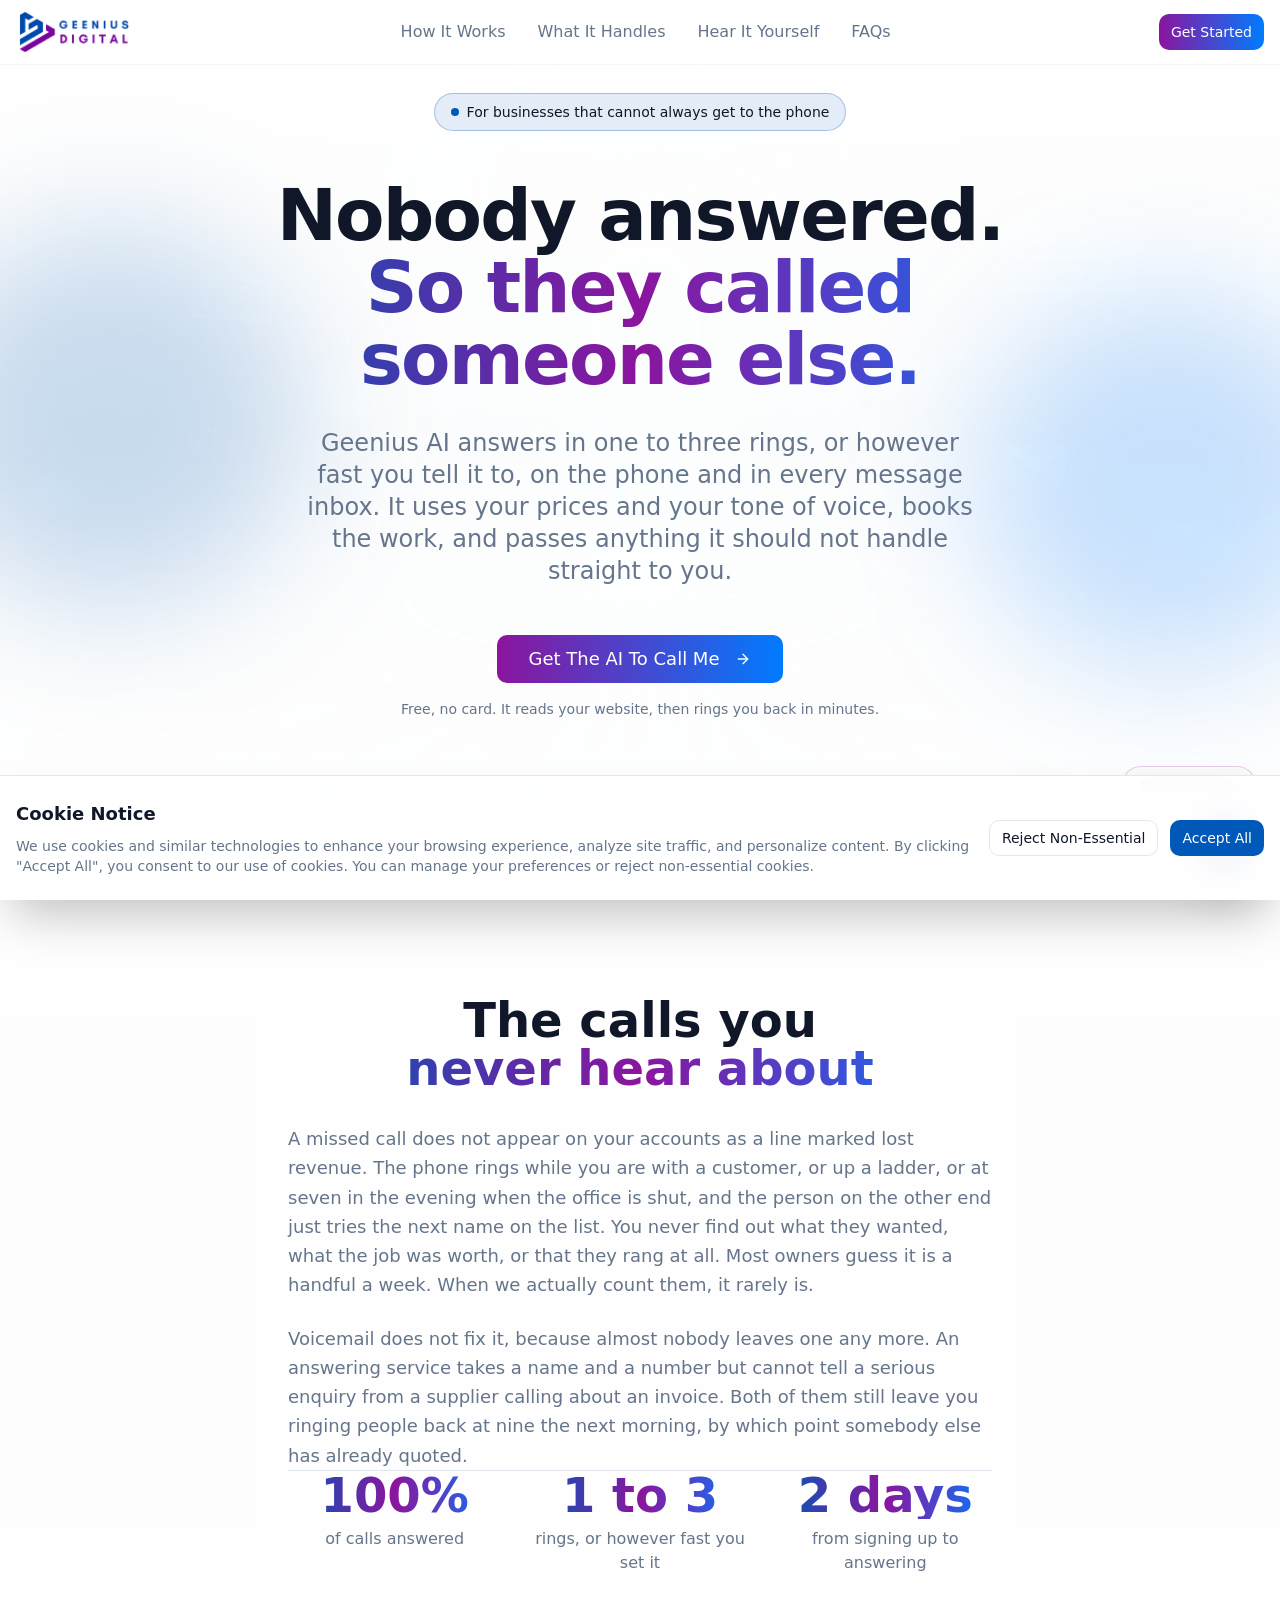
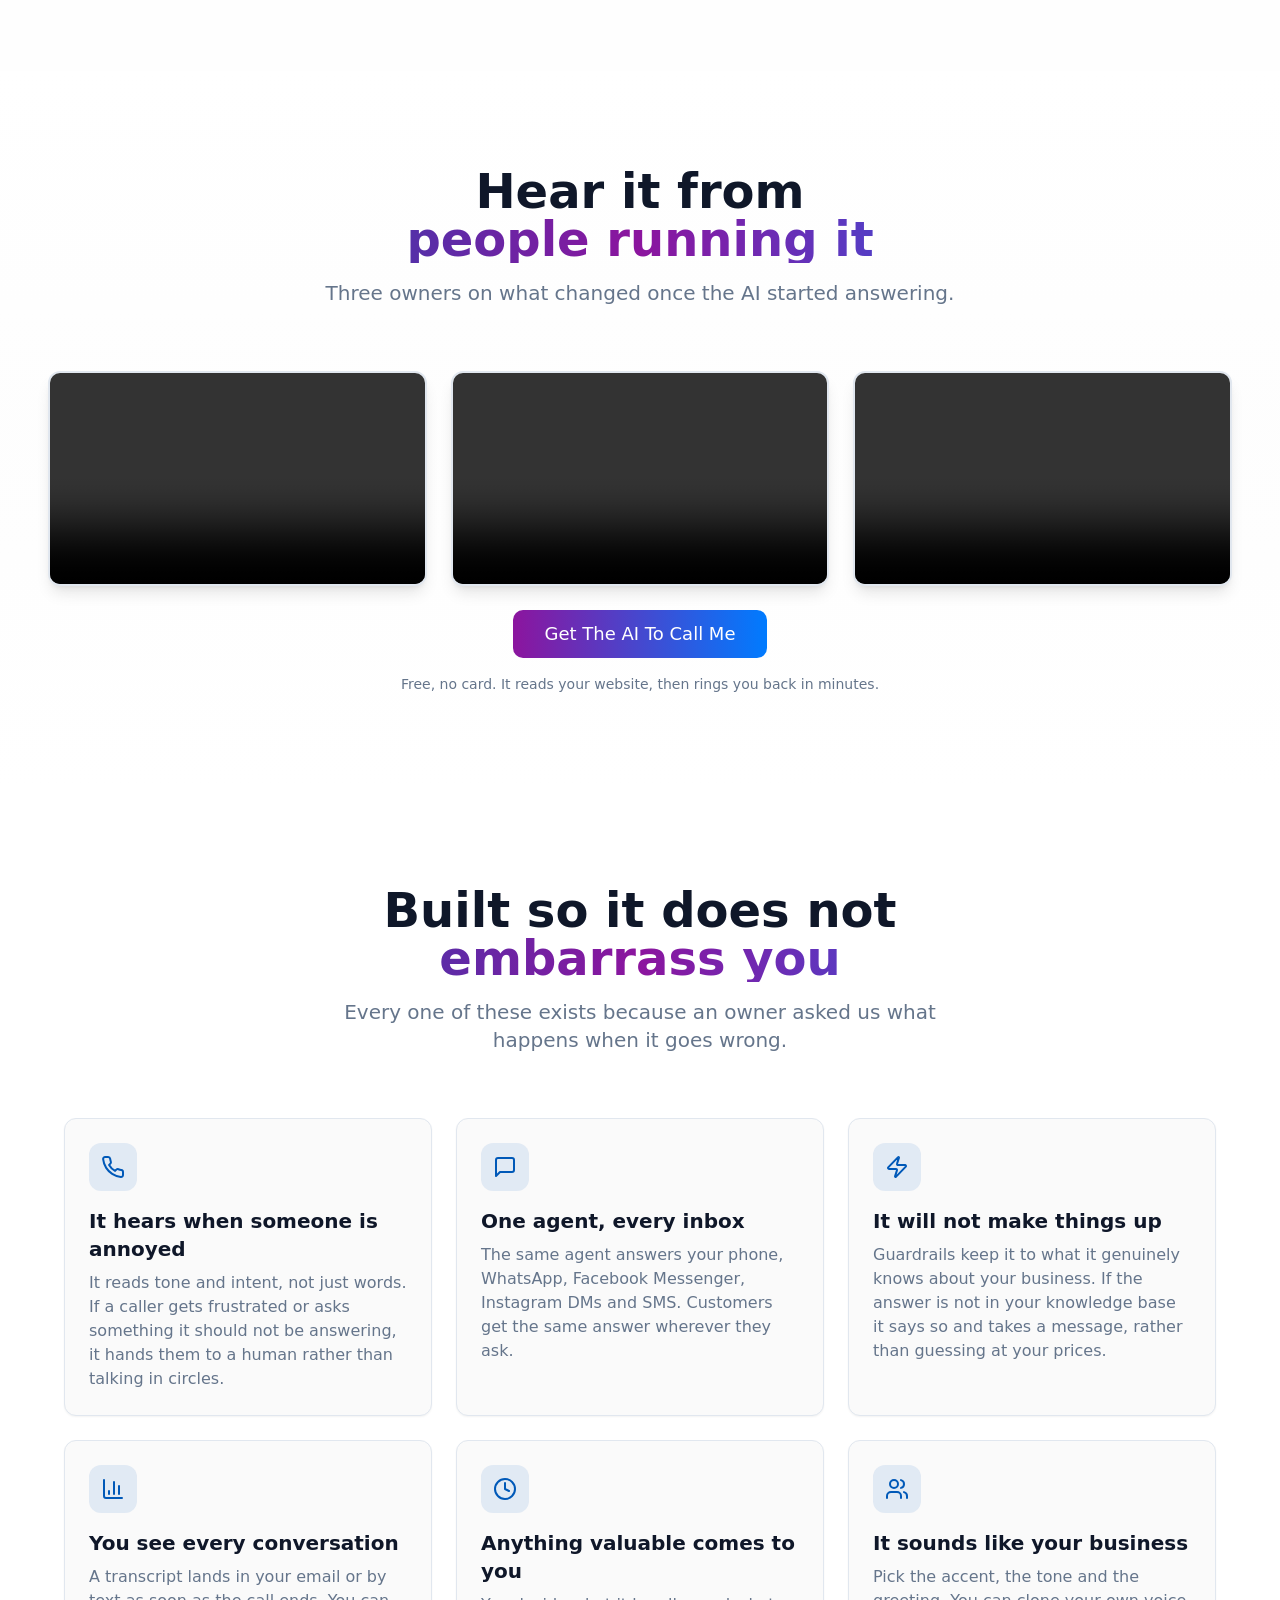
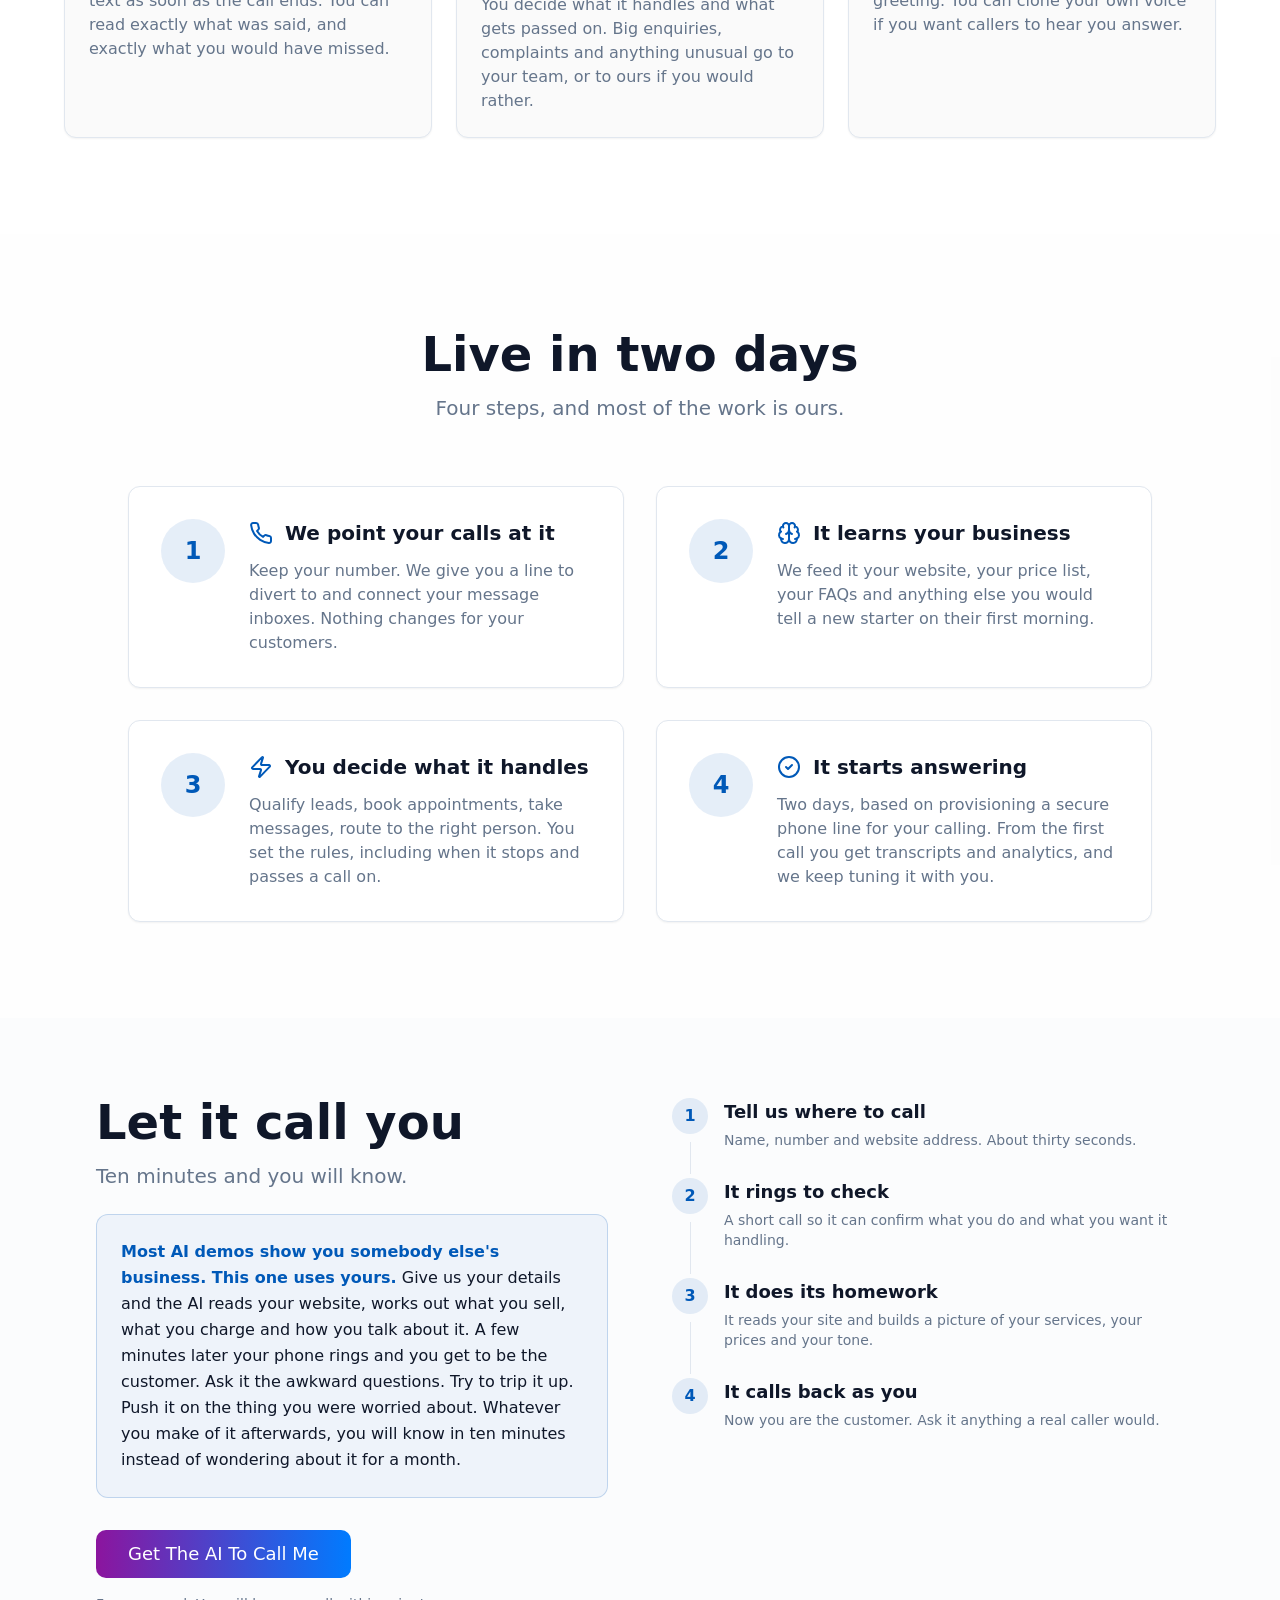
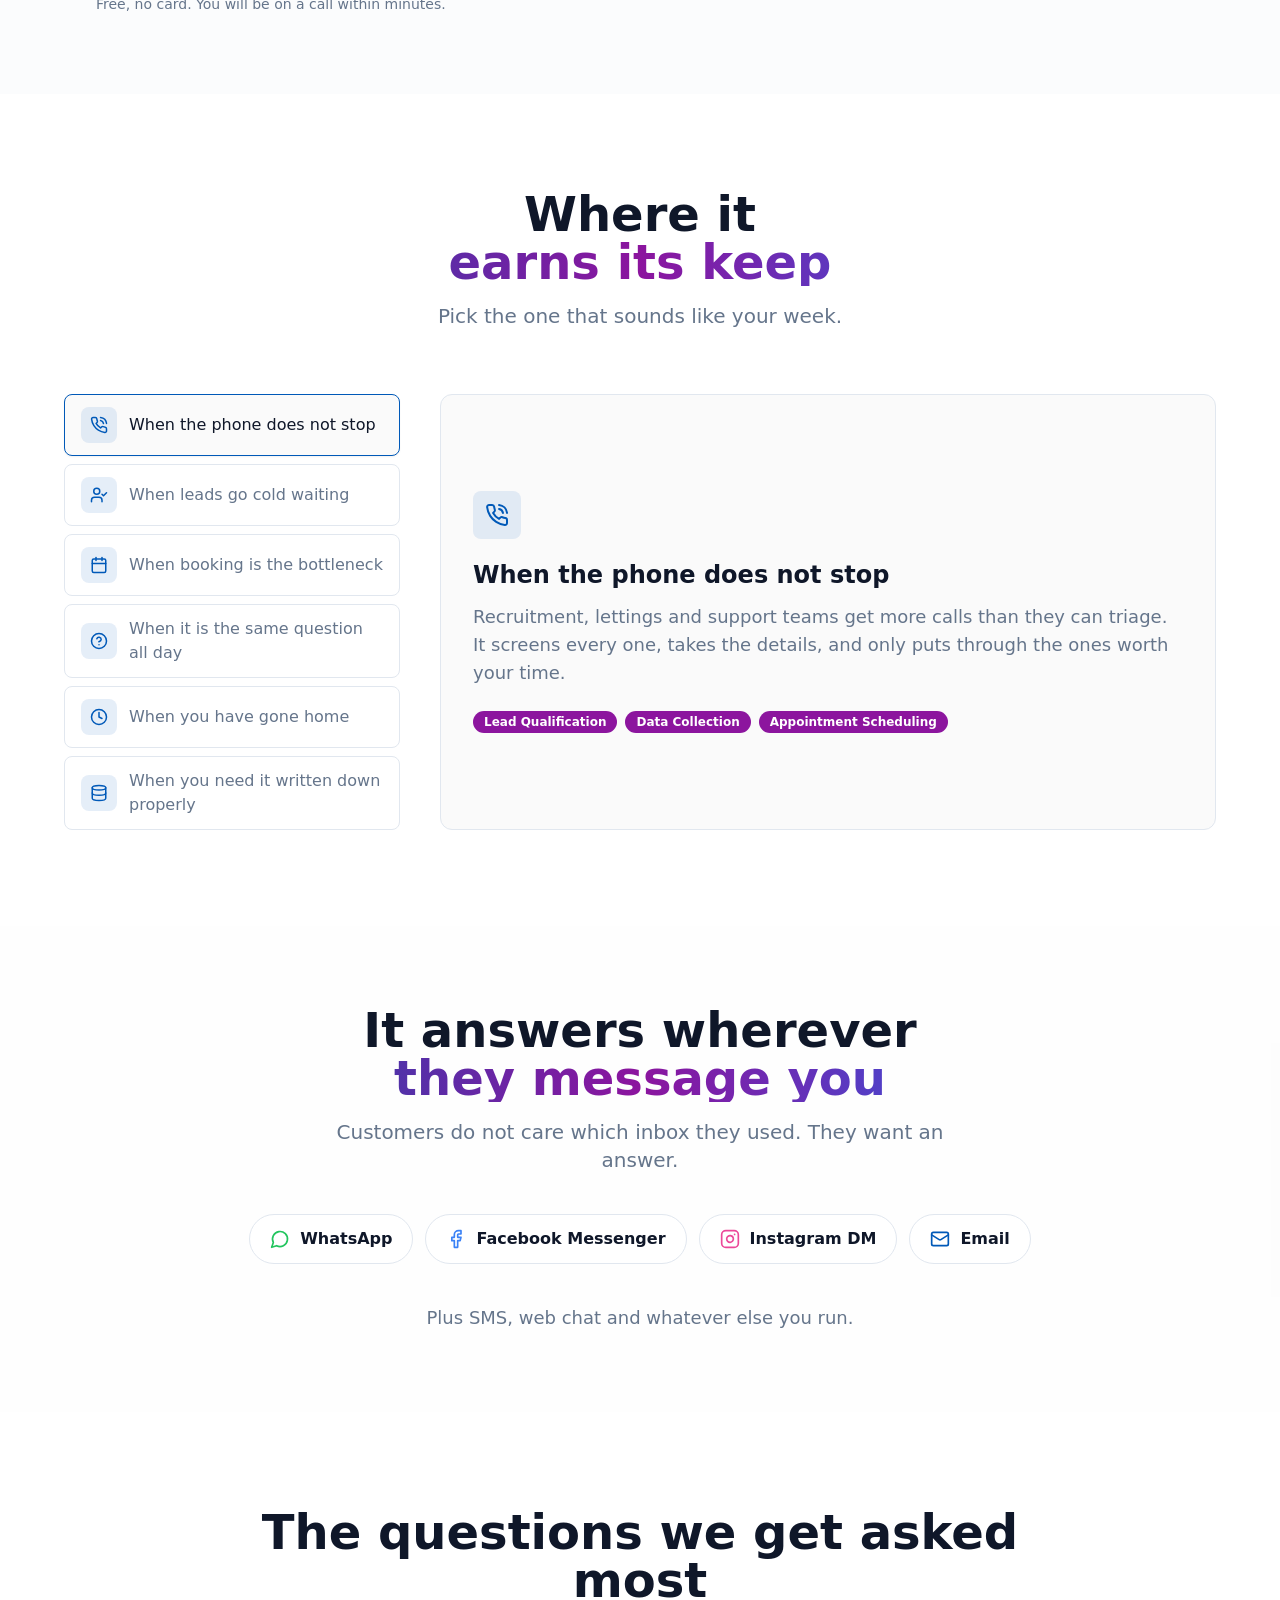
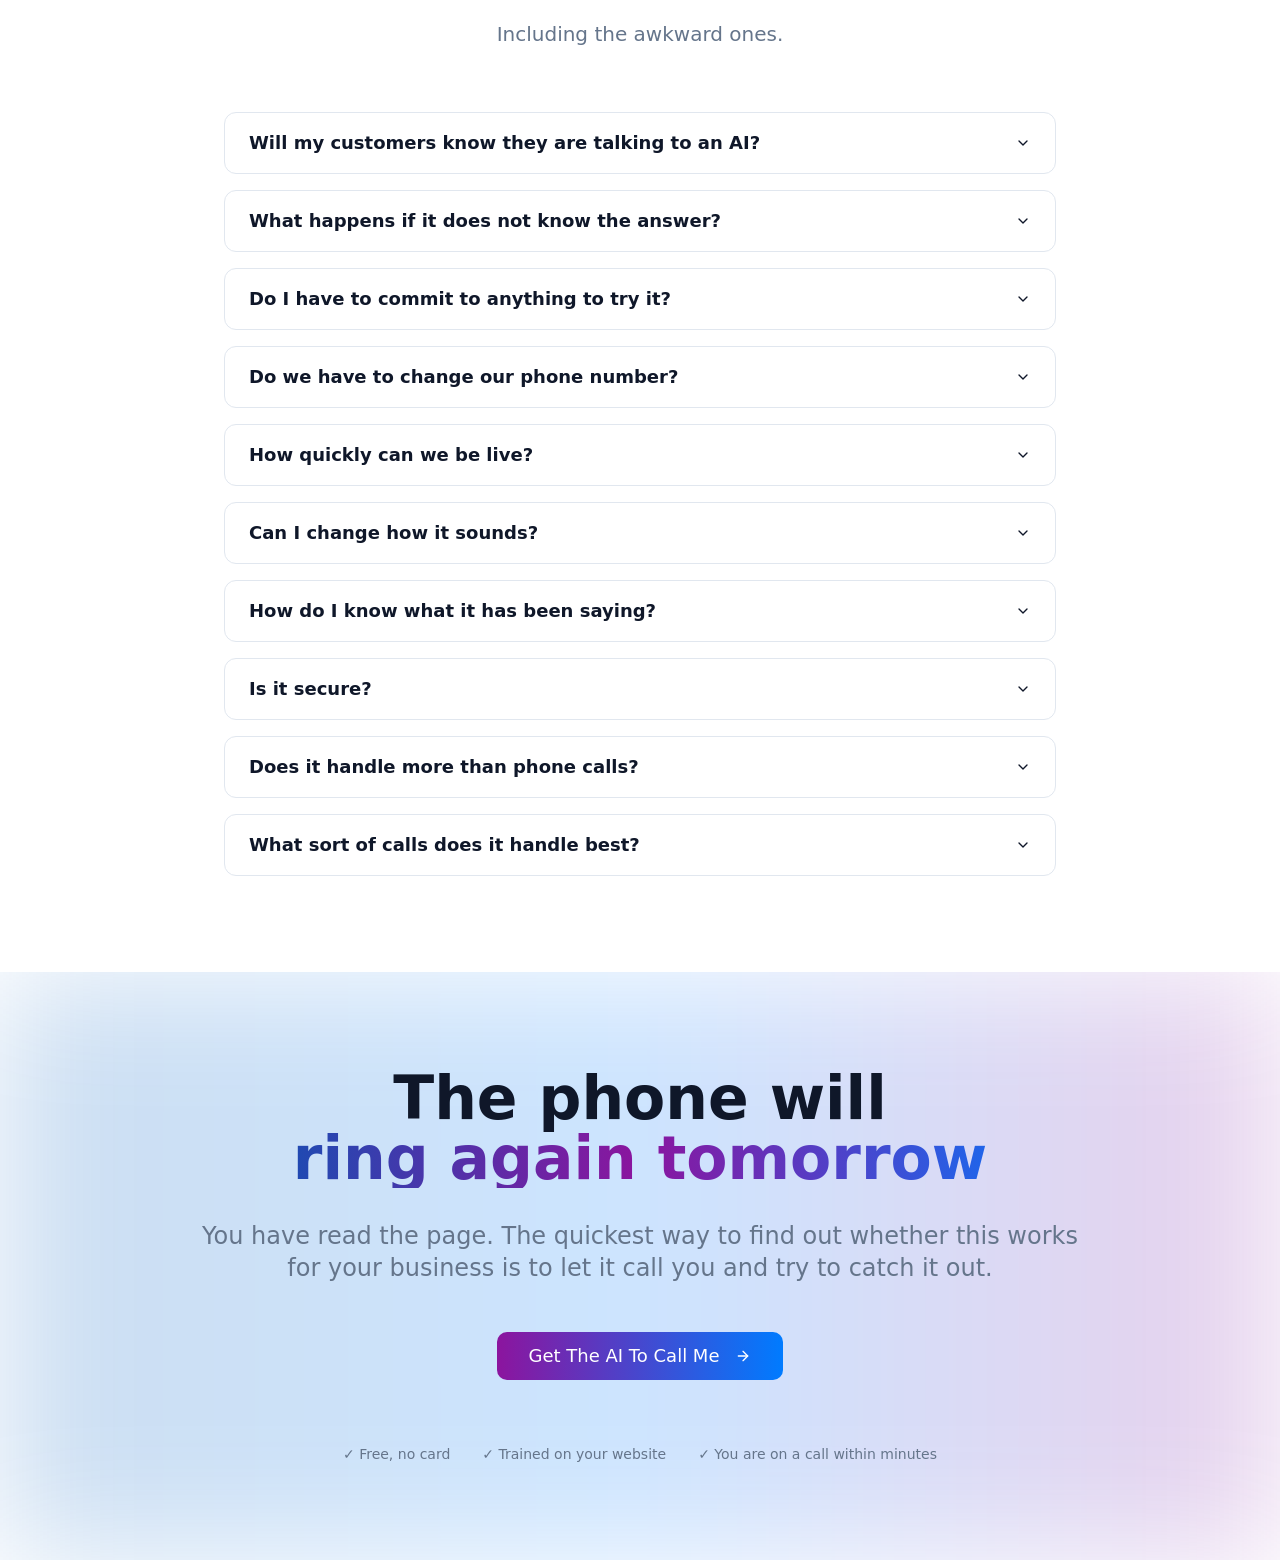
==== commit a6a77ae4: "Use the real client testimonial videos on the home page Replaces the three placeholder slots in the " ====
--- a/index.html
+++ b/index.html
@@ -81,7 +81,7 @@
     <noscript><img height="1" width="1" style="display:none"
     src="https://www.facebook.com/tr?id=1123335949846125&ev=PageView&noscript=1"
     /></noscript>
-    <div id="root"><div role="region" aria-label="Notifications (F8)" tabindex="-1" style="pointer-events: none;"></div><section aria-label="Notifications alt+T" tabindex="-1" aria-live="polite" aria-relevant="additions text" aria-atomic="false"></section><div class="min-h-screen bg-background"><nav class="fixed top-0 left-0 right-0 z-50 border-b border-border/40 bg-background/80 backdrop-blur-md" aria-label="Main navigation"><div class="container mx-auto px-4"><div class="flex items-center justify-between h-16"><a href="index.html" class="flex items-center gap-2" aria-label="Geenius AI Home"><img src="assets/geenius-logo.png" alt="Geenius AI Logo" class="h-10 w-auto" loading="eager"></a><div class="hidden md:flex items-center gap-8" role="navigation"><a href="#how-it-works" class="text-muted-foreground hover:text-foreground transition-colors">How It Works</a><a href="#use-cases" class="text-muted-foreground hover:text-foreground transition-colors">What It Handles</a><a href="#demo" class="text-muted-foreground hover:text-foreground transition-colors">Hear It Yourself</a><a href="#faq" class="text-muted-foreground hover:text-foreground transition-colors">FAQs</a></div><div class="flex items-center gap-4"><button class="inline-flex items-center justify-center gap-2 whitespace-nowrap text-sm font-medium ring-offset-background transition-colors focus-visible:outline-none focus-visible:ring-2 focus-visible:ring-ring focus-visible:ring-offset-2 disabled:pointer-events-none disabled:opacity-50 [&amp;_svg]:pointer-events-none [&amp;_svg]:size-4 [&amp;_svg]:shrink-0 bg-primary hover:bg-primary/90 h-9 rounded-md px-3 bg-gradient-to-r from-secondary to-accent hover:opacity-90 text-white" data-gx="open-popup">Get Started</button></div></div></div></nav><section class="relative min-h-screen flex items-center justify-center overflow-hidden"><div class="absolute inset-0 z-0"><img src="assets/hero-bg.jpg" alt="AI-powered voice technology background" class="w-full h-full object-cover opacity-30" loading="eager"><div class="absolute inset-0 bg-gradient-to-b from-background via-background/95 to-background"></div></div><div class="absolute top-1/4 -left-20 w-96 h-96 bg-primary/20 rounded-full blur-3xl animate-pulse"></div><div class="absolute bottom-1/4 -right-20 w-96 h-96 bg-accent/20 rounded-full blur-3xl animate-pulse delay-1000"></div><div class="container relative z-10 px-4 py-20"><div class="max-w-4xl mx-auto text-center space-y-8"><div class="inline-flex items-center gap-2 px-4 py-2 rounded-full border border-primary/30 bg-primary/10 backdrop-blur-sm mb-4"><div class="w-2 h-2 bg-primary rounded-full animate-pulse"></div><span class="text-sm font-medium text-foreground">For businesses that cannot always get to the phone</span></div><h1 class="text-5xl md:text-7xl font-bold tracking-tight"><span class="block">Nobody answered.</span><span class="block text-transparent bg-clip-text bg-gradient-to-r from-primary via-secondary to-accent">So they called someone else.</span></h1><p class="text-xl md:text-2xl text-muted-foreground max-w-2xl mx-auto">Geenius AI answers in one to three rings, or however fast you tell it to, on the phone and in every message inbox. It uses your prices and your tone of voice, books the work, and passes anything it should not handle straight to you.</p><div class="flex flex-col items-center gap-4 pt-4"><button class="inline-flex items-center justify-center gap-2 whitespace-nowrap font-medium ring-offset-background transition-colors focus-visible:outline-none focus-visible:ring-2 focus-visible:ring-ring focus-visible:ring-offset-2 disabled:pointer-events-none disabled:opacity-50 [&amp;_svg]:pointer-events-none [&amp;_svg]:size-4 [&amp;_svg]:shrink-0 bg-primary hover:bg-primary/90 h-11 rounded-md text-lg px-8 py-6 bg-gradient-to-r from-secondary to-accent hover:opacity-90 text-white group" data-gx="open-popup">Get The AI To Call Me<svg xmlns="http://www.w3.org/2000/svg" width="24" height="24" viewBox="0 0 24 24" fill="none" stroke="currentColor" stroke-width="2" stroke-linecap="round" stroke-linejoin="round" class="lucide lucide-arrow-right ml-2 h-5 w-5 group-hover:translate-x-1 transition-transform"><path d="M5 12h14"></path><path d="m12 5 7 7-7 7"></path></svg></button><p class="text-sm text-muted-foreground">Free, no card. It reads your website, then rings you back in minutes.</p></div><div class="flex flex-wrap gap-6 justify-center pt-8"><div class="flex items-center gap-2 text-muted-foreground"><svg xmlns="http://www.w3.org/2000/svg" width="24" height="24" viewBox="0 0 24 24" fill="none" stroke="currentColor" stroke-width="2" stroke-linecap="round" stroke-linejoin="round" class="lucide lucide-phone h-5 w-5 text-primary"><path d="M22 16.92v3a2 2 0 0 1-2.18 2 19.79 19.79 0 0 1-8.63-3.07 19.5 19.5 0 0 1-6-6 19.79 19.79 0 0 1-3.07-8.67A2 2 0 0 1 4.11 2h3a2 2 0 0 1 2 1.72 12.84 12.84 0 0 0 .7 2.81 2 2 0 0 1-.45 2.11L8.09 9.91a16 16 0 0 0 6 6l1.27-1.27a2 2 0 0 1 2.11-.45 12.84 12.84 0 0 0 2.81.7A2 2 0 0 1 22 16.92z"></path></svg><span>Answers your phone</span></div><div class="flex items-center gap-2 text-muted-foreground"><svg xmlns="http://www.w3.org/2000/svg" width="24" height="24" viewBox="0 0 24 24" fill="none" stroke="currentColor" stroke-width="2" stroke-linecap="round" stroke-linejoin="round" class="lucide lucide-message-circle h-5 w-5 text-accent"><path d="M7.9 20A9 9 0 1 0 4 16.1L2 22Z"></path></svg><span>Answers WhatsApp, Messenger, Instagram and SMS</span></div></div></div></div></section><section id="the-problem" class="py-24 px-4 bg-card/30" aria-labelledby="problem-heading"><div class="container mx-auto max-w-3xl"><h2 id="problem-heading" class="text-4xl md:text-5xl font-bold mb-8 text-center">The calls you<span class="block bg-gradient-to-r from-primary via-secondary to-accent bg-clip-text text-transparent">never hear about</span></h2><div class="space-y-6 text-lg text-muted-foreground leading-relaxed"><p>A missed call does not appear on your accounts as a line marked lost revenue. The phone rings while you are with a customer, or up a ladder, or at seven in the evening when the office is shut, and the person on the other end just tries the next name on the list. You never find out what they wanted, what the job was worth, or that they rang at all. Most owners guess it is a handful a week. When we actually count them, it rarely is.</p><p>Voicemail does not fix it, because almost nobody leaves one any more. An answering service takes a name and a number but cannot tell a serious enquiry from a supplier calling about an invoice. Both of them still leave you ringing people back at nine the next morning, by which point somebody else has already quoted.</p></div><div class="grid sm:grid-cols-3 gap-8 mt-14 pt-12 border-t border-border"><div class="text-center"><p class="text-4xl md:text-5xl font-bold bg-gradient-to-r from-primary via-secondary to-accent bg-clip-text text-transparent">100%</p><p class="text-base text-muted-foreground mt-2">of calls answered</p></div><div class="text-center"><p class="text-4xl md:text-5xl font-bold bg-gradient-to-r from-primary via-secondary to-accent bg-clip-text text-transparent">1 to 3</p><p class="text-base text-muted-foreground mt-2">rings, or however fast you set it</p></div><div class="text-center"><p class="text-4xl md:text-5xl font-bold bg-gradient-to-r from-primary via-secondary to-accent bg-clip-text text-transparent">2 days</p><p class="text-base text-muted-foreground mt-2">from signing up to answering</p></div></div></div></section><section class="py-24 px-4 relative overflow-hidden"><div class="absolute inset-0 bg-gradient-to-b from-background via-card/30 to-background"></div><div class="container mx-auto relative z-10"><div class="text-center mb-16 space-y-4"><h2 class="text-4xl md:text-5xl font-bold">Hear it from<span class="block bg-gradient-to-r from-primary via-secondary to-accent bg-clip-text text-transparent">people running it</span></h2><p class="text-xl text-muted-foreground max-w-2xl mx-auto">Three owners on what changed once the AI started answering.</p></div><div class="text-center space-y-6"><div class="grid md:grid-cols-3 gap-6 mb-4"><div class="rounded-xl border-2 border-border bg-card overflow-hidden shadow-lg"><div class="aspect-video bg-muted flex flex-col items-center justify-center gap-2 text-muted-foreground"><svg xmlns="http://www.w3.org/2000/svg" width="40" height="40" viewBox="0 0 24 24" fill="none" stroke="currentColor" stroke-width="1.5" stroke-linecap="round" stroke-linejoin="round" aria-hidden="true"><path d="m22 8-6 4 6 4V8Z"></path><rect width="14" height="12" x="2" y="6" rx="2"></rect></svg><span class="text-sm font-medium">Video testimonial 1</span></div><div class="p-5 text-left"><p class="font-semibold text-foreground">Name, business</p><p class="text-sm text-muted-foreground mt-1">One line on what changed once the AI started answering.</p></div></div><div class="rounded-xl border-2 border-border bg-card overflow-hidden shadow-lg"><div class="aspect-video bg-muted flex flex-col items-center justify-center gap-2 text-muted-foreground"><svg xmlns="http://www.w3.org/2000/svg" width="40" height="40" viewBox="0 0 24 24" fill="none" stroke="currentColor" stroke-width="1.5" stroke-linecap="round" stroke-linejoin="round" aria-hidden="true"><path d="m22 8-6 4 6 4V8Z"></path><rect width="14" height="12" x="2" y="6" rx="2"></rect></svg><span class="text-sm font-medium">Video testimonial 2</span></div><div class="p-5 text-left"><p class="font-semibold text-foreground">Name, business</p><p class="text-sm text-muted-foreground mt-1">One line on what changed once the AI started answering.</p></div></div><div class="rounded-xl border-2 border-border bg-card overflow-hidden shadow-lg"><div class="aspect-video bg-muted flex flex-col items-center justify-center gap-2 text-muted-foreground"><svg xmlns="http://www.w3.org/2000/svg" width="40" height="40" viewBox="0 0 24 24" fill="none" stroke="currentColor" stroke-width="1.5" stroke-linecap="round" stroke-linejoin="round" aria-hidden="true"><path d="m22 8-6 4 6 4V8Z"></path><rect width="14" height="12" x="2" y="6" rx="2"></rect></svg><span class="text-sm font-medium">Video testimonial 3</span></div><div class="p-5 text-left"><p class="font-semibold text-foreground">Name, business</p><p class="text-sm text-muted-foreground mt-1">One line on what changed once the AI started answering.</p></div></div></div><div><button class="inline-flex items-center justify-center gap-2 whitespace-nowrap font-medium ring-offset-background transition-colors focus-visible:outline-none focus-visible:ring-2 focus-visible:ring-ring focus-visible:ring-offset-2 disabled:pointer-events-none disabled:opacity-50 [&amp;_svg]:pointer-events-none [&amp;_svg]:size-4 [&amp;_svg]:shrink-0 bg-primary hover:bg-primary/90 h-11 rounded-md text-lg px-8 py-6 bg-gradient-to-r from-secondary to-accent hover:opacity-90 text-white" data-gx="open-popup">Get The AI To Call Me</button><p class="text-sm text-muted-foreground mt-4">Free, no card. It reads your website, then rings you back in minutes.</p></div></div></div></section><section id="features" class="py-24 px-4 relative" aria-labelledby="features-heading"><div class="container mx-auto"><div class="text-center mb-16 space-y-4"><h2 id="features-heading" class="text-4xl md:text-5xl font-bold">Built so it does not<span class="block bg-gradient-to-r from-primary via-secondary to-accent bg-clip-text text-transparent">embarrass you</span></h2><p class="text-xl text-muted-foreground max-w-2xl mx-auto">Every one of these exists because an owner asked us what happens when it goes wrong.</p></div><div class="grid md:grid-cols-2 lg:grid-cols-3 gap-6 max-w-6xl mx-auto"><div class="rounded-lg border text-card-foreground shadow-sm p-6 bg-card border-border hover:border-primary/50 transition-all duration-300 hover:shadow-lg hover:shadow-primary/20 group"><div class="w-12 h-12 rounded-lg bg-primary/10 flex items-center justify-center mb-4 group-hover:bg-primary/20 transition-colors"><svg xmlns="http://www.w3.org/2000/svg" width="24" height="24" viewBox="0 0 24 24" fill="none" stroke="currentColor" stroke-width="2" stroke-linecap="round" stroke-linejoin="round" class="lucide lucide-phone h-6 w-6 text-primary"><path d="M22 16.92v3a2 2 0 0 1-2.18 2 19.79 19.79 0 0 1-8.63-3.07 19.5 19.5 0 0 1-6-6 19.79 19.79 0 0 1-3.07-8.67A2 2 0 0 1 4.11 2h3a2 2 0 0 1 2 1.72 12.84 12.84 0 0 0 .7 2.81 2 2 0 0 1-.45 2.11L8.09 9.91a16 16 0 0 0 6 6l1.27-1.27a2 2 0 0 1 2.11-.45 12.84 12.84 0 0 0 2.81.7A2 2 0 0 1 22 16.92z"></path></svg></div><h3 class="text-xl font-semibold mb-2">It hears when someone is annoyed</h3><p class="text-muted-foreground">It reads tone and intent, not just words. If a caller gets frustrated or asks something it should not be answering, it hands them to a human rather than talking in circles.</p></div><div class="rounded-lg border text-card-foreground shadow-sm p-6 bg-card border-border hover:border-primary/50 transition-all duration-300 hover:shadow-lg hover:shadow-primary/20 group"><div class="w-12 h-12 rounded-lg bg-primary/10 flex items-center justify-center mb-4 group-hover:bg-primary/20 transition-colors"><svg xmlns="http://www.w3.org/2000/svg" width="24" height="24" viewBox="0 0 24 24" fill="none" stroke="currentColor" stroke-width="2" stroke-linecap="round" stroke-linejoin="round" class="lucide lucide-message-square h-6 w-6 text-primary"><path d="M21 15a2 2 0 0 1-2 2H7l-4 4V5a2 2 0 0 1 2-2h14a2 2 0 0 1 2 2z"></path></svg></div><h3 class="text-xl font-semibold mb-2">One agent, every inbox</h3><p class="text-muted-foreground">The same agent answers your phone, WhatsApp, Facebook Messenger, Instagram DMs and SMS. Customers get the same answer wherever they ask.</p></div><div class="rounded-lg border text-card-foreground shadow-sm p-6 bg-card border-border hover:border-primary/50 transition-all duration-300 hover:shadow-lg hover:shadow-primary/20 group"><div class="w-12 h-12 rounded-lg bg-primary/10 flex items-center justify-center mb-4 group-hover:bg-primary/20 transition-colors"><svg xmlns="http://www.w3.org/2000/svg" width="24" height="24" viewBox="0 0 24 24" fill="none" stroke="currentColor" stroke-width="2" stroke-linecap="round" stroke-linejoin="round" class="lucide lucide-zap h-6 w-6 text-primary"><path d="M4 14a1 1 0 0 1-.78-1.63l9.9-10.2a.5.5 0 0 1 .86.46l-1.92 6.02A1 1 0 0 0 13 10h7a1 1 0 0 1 .78 1.63l-9.9 10.2a.5.5 0 0 1-.86-.46l1.92-6.02A1 1 0 0 0 11 14z"></path></svg></div><h3 class="text-xl font-semibold mb-2">It will not make things up</h3><p class="text-muted-foreground">Guardrails keep it to what it genuinely knows about your business. If the answer is not in your knowledge base it says so and takes a message, rather than guessing at your prices.</p></div><div class="rounded-lg border text-card-foreground shadow-sm p-6 bg-card border-border hover:border-primary/50 transition-all duration-300 hover:shadow-lg hover:shadow-primary/20 group"><div class="w-12 h-12 rounded-lg bg-primary/10 flex items-center justify-center mb-4 group-hover:bg-primary/20 transition-colors"><svg xmlns="http://www.w3.org/2000/svg" width="24" height="24" viewBox="0 0 24 24" fill="none" stroke="currentColor" stroke-width="2" stroke-linecap="round" stroke-linejoin="round" class="lucide lucide-chart-column h-6 w-6 text-primary"><path d="M3 3v16a2 2 0 0 0 2 2h16"></path><path d="M18 17V9"></path><path d="M13 17V5"></path><path d="M8 17v-3"></path></svg></div><h3 class="text-xl font-semibold mb-2">You see every conversation</h3><p class="text-muted-foreground">A transcript lands in your email or by text as soon as the call ends. You can read exactly what was said, and exactly what you would have missed.</p></div><div class="rounded-lg border text-card-foreground shadow-sm p-6 bg-card border-border hover:border-primary/50 transition-all duration-300 hover:shadow-lg hover:shadow-primary/20 group"><div class="w-12 h-12 rounded-lg bg-primary/10 flex items-center justify-center mb-4 group-hover:bg-primary/20 transition-colors"><svg xmlns="http://www.w3.org/2000/svg" width="24" height="24" viewBox="0 0 24 24" fill="none" stroke="currentColor" stroke-width="2" stroke-linecap="round" stroke-linejoin="round" class="lucide lucide-clock h-6 w-6 text-primary"><circle cx="12" cy="12" r="10"></circle><polyline points="12 6 12 12 16 14"></polyline></svg></div><h3 class="text-xl font-semibold mb-2">Anything valuable comes to you</h3><p class="text-muted-foreground">You decide what it handles and what gets passed on. Big enquiries, complaints and anything unusual go to your team, or to ours if you would rather.</p></div><div class="rounded-lg border text-card-foreground shadow-sm p-6 bg-card border-border hover:border-primary/50 transition-all duration-300 hover:shadow-lg hover:shadow-primary/20 group"><div class="w-12 h-12 rounded-lg bg-primary/10 flex items-center justify-center mb-4 group-hover:bg-primary/20 transition-colors"><svg xmlns="http://www.w3.org/2000/svg" width="24" height="24" viewBox="0 0 24 24" fill="none" stroke="currentColor" stroke-width="2" stroke-linecap="round" stroke-linejoin="round" class="lucide lucide-users h-6 w-6 text-primary"><path d="M16 21v-2a4 4 0 0 0-4-4H6a4 4 0 0 0-4 4v2"></path><circle cx="9" cy="7" r="4"></circle><path d="M22 21v-2a4 4 0 0 0-3-3.87"></path><path d="M16 3.13a4 4 0 0 1 0 7.75"></path></svg></div><h3 class="text-xl font-semibold mb-2">It sounds like your business</h3><p class="text-muted-foreground">Pick the accent, the tone and the greeting. You can clone your own voice if you want callers to hear you answer.</p></div></div></div></section><section id="how-it-works" class="py-24 px-4 bg-card/30" aria-labelledby="how-it-works-heading"><div class="container mx-auto"><div class="text-center mb-16 space-y-4"><h2 id="how-it-works-heading" class="text-4xl md:text-5xl font-bold">Live in two days</h2><p class="text-xl text-muted-foreground max-w-2xl mx-auto">Four steps, and most of the work is ours.</p></div><div class="max-w-5xl mx-auto"><div class="grid md:grid-cols-2 gap-8"><div class="rounded-lg border text-card-foreground shadow-sm relative p-8 bg-background border-border hover:border-primary/50 transition-all duration-300"><div class="flex items-start gap-6"><div class="flex-shrink-0"><div class="w-16 h-16 rounded-full bg-primary/10 flex items-center justify-center text-2xl font-bold text-primary">1</div></div><div class="flex-1"><div class="flex items-center gap-3 mb-3"><svg xmlns="http://www.w3.org/2000/svg" width="24" height="24" viewBox="0 0 24 24" fill="none" stroke="currentColor" stroke-width="2" stroke-linecap="round" stroke-linejoin="round" class="lucide lucide-phone h-6 w-6 text-primary"><path d="M22 16.92v3a2 2 0 0 1-2.18 2 19.79 19.79 0 0 1-8.63-3.07 19.5 19.5 0 0 1-6-6 19.79 19.79 0 0 1-3.07-8.67A2 2 0 0 1 4.11 2h3a2 2 0 0 1 2 1.72 12.84 12.84 0 0 0 .7 2.81 2 2 0 0 1-.45 2.11L8.09 9.91a16 16 0 0 0 6 6l1.27-1.27a2 2 0 0 1 2.11-.45 12.84 12.84 0 0 0 2.81.7A2 2 0 0 1 22 16.92z"></path></svg><h3 class="text-xl font-semibold">We point your calls at it</h3></div><p class="text-muted-foreground">Keep your number. We give you a line to divert to and connect your message inboxes. Nothing changes for your customers.</p></div></div></div><div class="rounded-lg border text-card-foreground shadow-sm relative p-8 bg-background border-border hover:border-primary/50 transition-all duration-300"><div class="flex items-start gap-6"><div class="flex-shrink-0"><div class="w-16 h-16 rounded-full bg-primary/10 flex items-center justify-center text-2xl font-bold text-primary">2</div></div><div class="flex-1"><div class="flex items-center gap-3 mb-3"><svg xmlns="http://www.w3.org/2000/svg" width="24" height="24" viewBox="0 0 24 24" fill="none" stroke="currentColor" stroke-width="2" stroke-linecap="round" stroke-linejoin="round" class="lucide lucide-brain h-6 w-6 text-primary"><path d="M12 5a3 3 0 1 0-5.997.125 4 4 0 0 0-2.526 5.77 4 4 0 0 0 .556 6.588A4 4 0 1 0 12 18Z"></path><path d="M12 5a3 3 0 1 1 5.997.125 4 4 0 0 1 2.526 5.77 4 4 0 0 1-.556 6.588A4 4 0 1 1 12 18Z"></path><path d="M15 13a4.5 4.5 0 0 1-3-4 4.5 4.5 0 0 1-3 4"></path><path d="M17.599 6.5a3 3 0 0 0 .399-1.375"></path><path d="M6.003 5.125A3 3 0 0 0 6.401 6.5"></path><path d="M3.477 10.896a4 4 0 0 1 .585-.396"></path><path d="M19.938 10.5a4 4 0 0 1 .585.396"></path><path d="M6 18a4 4 0 0 1-1.967-.516"></path><path d="M19.967 17.484A4 4 0 0 1 18 18"></path></svg><h3 class="text-xl font-semibold">It learns your business</h3></div><p class="text-muted-foreground">We feed it your website, your price list, your FAQs and anything else you would tell a new starter on their first morning.</p></div></div></div><div class="rounded-lg border text-card-foreground shadow-sm relative p-8 bg-background border-border hover:border-primary/50 transition-all duration-300"><div class="flex items-start gap-6"><div class="flex-shrink-0"><div class="w-16 h-16 rounded-full bg-primary/10 flex items-center justify-center text-2xl font-bold text-primary">3</div></div><div class="flex-1"><div class="flex items-center gap-3 mb-3"><svg xmlns="http://www.w3.org/2000/svg" width="24" height="24" viewBox="0 0 24 24" fill="none" stroke="currentColor" stroke-width="2" stroke-linecap="round" stroke-linejoin="round" class="lucide lucide-zap h-6 w-6 text-primary"><path d="M4 14a1 1 0 0 1-.78-1.63l9.9-10.2a.5.5 0 0 1 .86.46l-1.92 6.02A1 1 0 0 0 13 10h7a1 1 0 0 1 .78 1.63l-9.9 10.2a.5.5 0 0 1-.86-.46l1.92-6.02A1 1 0 0 0 11 14z"></path></svg><h3 class="text-xl font-semibold">You decide what it handles</h3></div><p class="text-muted-foreground">Qualify leads, book appointments, take messages, route to the right person. You set the rules, including when it stops and passes a call on.</p></div></div></div><div class="rounded-lg border text-card-foreground shadow-sm relative p-8 bg-background border-border hover:border-primary/50 transition-all duration-300"><div class="flex items-start gap-6"><div class="flex-shrink-0"><div class="w-16 h-16 rounded-full bg-primary/10 flex items-center justify-center text-2xl font-bold text-primary">4</div></div><div class="flex-1"><div class="flex items-center gap-3 mb-3"><svg xmlns="http://www.w3.org/2000/svg" width="24" height="24" viewBox="0 0 24 24" fill="none" stroke="currentColor" stroke-width="2" stroke-linecap="round" stroke-linejoin="round" class="lucide lucide-circle-check h-6 w-6 text-primary"><circle cx="12" cy="12" r="10"></circle><path d="m9 12 2 2 4-4"></path></svg><h3 class="text-xl font-semibold">It starts answering</h3></div><p class="text-muted-foreground">Two days, based on provisioning a secure phone line for your calling. From the first call you get transcripts and analytics, and we keep tuning it with you.</p></div></div></div></div></div></div></section><section id="demo" class="py-20 px-4 bg-muted/30" aria-labelledby="demo-heading"><div class="container mx-auto max-w-6xl"><div class="gx-split"><div><h2 id="demo-heading" class="text-4xl md:text-5xl font-bold mb-4">Let it call you</h2><p class="text-xl text-muted-foreground mb-6">Ten minutes and you will know.</p><div class="bg-primary/5 border border-primary/20 rounded-lg p-6 mb-8"><p class="text-base text-foreground leading-relaxed"><strong class="text-primary">Most AI demos show you somebody else's business. This one uses yours.</strong> Give us your details and the AI reads your website, works out what you sell, what you charge and how you talk about it. A few minutes later your phone rings and you get to be the customer. Ask it the awkward questions. Try to trip it up. Push it on the thing you were worried about. Whatever you make of it afterwards, you will know in ten minutes instead of wondering about it for a month.</p></div><button class="inline-flex items-center justify-center gap-2 whitespace-nowrap font-medium ring-offset-background transition-colors focus-visible:outline-none focus-visible:ring-2 focus-visible:ring-ring focus-visible:ring-offset-2 disabled:pointer-events-none disabled:opacity-50 [&amp;_svg]:pointer-events-none [&amp;_svg]:size-4 [&amp;_svg]:shrink-0 bg-primary hover:bg-primary/90 h-11 rounded-md text-lg px-8 py-6 bg-gradient-to-r from-secondary to-accent hover:opacity-90 text-white" data-gx="open-popup">Get The AI To Call Me</button><p class="text-sm text-muted-foreground mt-4">Free, no card. You will be on a call within minutes.</p></div><ol class="gx-steps"><li class="gx-step"><span class="gx-step-num">1</span><div><h3 class="text-lg font-semibold mb-1">Tell us where to call</h3><p class="text-sm text-muted-foreground">Name, number and website address. About thirty seconds.</p></div></li><li class="gx-step"><span class="gx-step-num">2</span><div><h3 class="text-lg font-semibold mb-1">It rings to check</h3><p class="text-sm text-muted-foreground">A short call so it can confirm what you do and what you want it handling.</p></div></li><li class="gx-step"><span class="gx-step-num">3</span><div><h3 class="text-lg font-semibold mb-1">It does its homework</h3><p class="text-sm text-muted-foreground">It reads your site and builds a picture of your services, your prices and your tone.</p></div></li><li class="gx-step"><span class="gx-step-num">4</span><div><h3 class="text-lg font-semibold mb-1">It calls back as you</h3><p class="text-sm text-muted-foreground">Now you are the customer. Ask it anything a real caller would.</p></div></li></ol></div></div></section><section id="use-cases" class="py-24 px-4 relative" aria-labelledby="use-cases-heading"><div class="container mx-auto"><div class="text-center mb-16 space-y-4"><h2 id="use-cases-heading" class="text-4xl md:text-5xl font-bold">Where it<span class="block bg-gradient-to-r from-primary via-secondary to-accent bg-clip-text text-transparent">earns its keep</span></h2><p class="text-xl text-muted-foreground max-w-2xl mx-auto">Pick the one that sounds like your week.</p></div><div class="gx-uc"><div class="gx-uc-list" role="tablist" aria-label="Situations"><button type="button" role="tab" id="uc-t1" aria-controls="uc-p1" aria-selected="true" tabindex="0" data-gx="usecase-tab" class="gx-uc-tab"><span class="gx-uc-ico"><svg xmlns="http://www.w3.org/2000/svg" width="24" height="24" viewBox="0 0 24 24" fill="none" stroke="currentColor" stroke-width="2" stroke-linecap="round" stroke-linejoin="round" class="lucide lucide-phone-call text-primary"><path d="M22 16.92v3a2 2 0 0 1-2.18 2 19.79 19.79 0 0 1-8.63-3.07 19.5 19.5 0 0 1-6-6 19.79 19.79 0 0 1-3.07-8.67A2 2 0 0 1 4.11 2h3a2 2 0 0 1 2 1.72 12.84 12.84 0 0 0 .7 2.81 2 2 0 0 1-.45 2.11L8.09 9.91a16 16 0 0 0 6 6l1.27-1.27a2 2 0 0 1 2.11-.45 12.84 12.84 0 0 0 2.81.7A2 2 0 0 1 22 16.92z"></path><path d="M14.05 2a9 9 0 0 1 8 7.94"></path><path d="M14.05 6A5 5 0 0 1 18 10"></path></svg></span><span class="gx-uc-label">When the phone does not stop</span></button><button type="button" role="tab" id="uc-t2" aria-controls="uc-p2" aria-selected="false" tabindex="-1" data-gx="usecase-tab" class="gx-uc-tab"><span class="gx-uc-ico"><svg xmlns="http://www.w3.org/2000/svg" width="24" height="24" viewBox="0 0 24 24" fill="none" stroke="currentColor" stroke-width="2" stroke-linecap="round" stroke-linejoin="round" class="lucide lucide-user-check text-primary"><path d="M16 21v-2a4 4 0 0 0-4-4H6a4 4 0 0 0-4 4v2"></path><circle cx="9" cy="7" r="4"></circle><polyline points="16 11 18 13 22 9"></polyline></svg></span><span class="gx-uc-label">When leads go cold waiting</span></button><button type="button" role="tab" id="uc-t3" aria-controls="uc-p3" aria-selected="false" tabindex="-1" data-gx="usecase-tab" class="gx-uc-tab"><span class="gx-uc-ico"><svg xmlns="http://www.w3.org/2000/svg" width="24" height="24" viewBox="0 0 24 24" fill="none" stroke="currentColor" stroke-width="2" stroke-linecap="round" stroke-linejoin="round" class="lucide lucide-calendar text-primary"><path d="M8 2v4"></path><path d="M16 2v4"></path><rect width="18" height="18" x="3" y="4" rx="2"></rect><path d="M3 10h18"></path></svg></span><span class="gx-uc-label">When booking is the bottleneck</span></button><button type="button" role="tab" id="uc-t4" aria-controls="uc-p4" aria-selected="false" tabindex="-1" data-gx="usecase-tab" class="gx-uc-tab"><span class="gx-uc-ico"><svg xmlns="http://www.w3.org/2000/svg" width="24" height="24" viewBox="0 0 24 24" fill="none" stroke="currentColor" stroke-width="2" stroke-linecap="round" stroke-linejoin="round" class="lucide lucide-circle-help text-primary"><circle cx="12" cy="12" r="10"></circle><path d="M9.09 9a3 3 0 0 1 5.83 1c0 2-3 3-3 3"></path><path d="M12 17h.01"></path></svg></span><span class="gx-uc-label">When it is the same question all day</span></button><button type="button" role="tab" id="uc-t5" aria-controls="uc-p5" aria-selected="false" tabindex="-1" data-gx="usecase-tab" class="gx-uc-tab"><span class="gx-uc-ico"><svg xmlns="http://www.w3.org/2000/svg" width="24" height="24" viewBox="0 0 24 24" fill="none" stroke="currentColor" stroke-width="2" stroke-linecap="round" stroke-linejoin="round" class="lucide lucide-clock text-primary"><circle cx="12" cy="12" r="10"></circle><polyline points="12 6 12 12 16 14"></polyline></svg></span><span class="gx-uc-label">When you have gone home</span></button><button type="button" role="tab" id="uc-t6" aria-controls="uc-p6" aria-selected="false" tabindex="-1" data-gx="usecase-tab" class="gx-uc-tab"><span class="gx-uc-ico"><svg xmlns="http://www.w3.org/2000/svg" width="24" height="24" viewBox="0 0 24 24" fill="none" stroke="currentColor" stroke-width="2" stroke-linecap="round" stroke-linejoin="round" class="lucide lucide-database text-primary"><ellipse cx="12" cy="5" rx="9" ry="3"></ellipse><path d="M3 5V19A9 3 0 0 0 21 19V5"></path><path d="M3 12A9 3 0 0 0 21 12"></path></svg></span><span class="gx-uc-label">When you need it written down properly</span></button></div><div class="gx-uc-panels"><div role="tabpanel" id="uc-p1" aria-labelledby="uc-t1" class="gx-uc-panel"><div class="gx-uc-ico gx-uc-ico-lg"><svg xmlns="http://www.w3.org/2000/svg" width="24" height="24" viewBox="0 0 24 24" fill="none" stroke="currentColor" stroke-width="2" stroke-linecap="round" stroke-linejoin="round" class="lucide lucide-phone-call text-primary"><path d="M22 16.92v3a2 2 0 0 1-2.18 2 19.79 19.79 0 0 1-8.63-3.07 19.5 19.5 0 0 1-6-6 19.79 19.79 0 0 1-3.07-8.67A2 2 0 0 1 4.11 2h3a2 2 0 0 1 2 1.72 12.84 12.84 0 0 0 .7 2.81 2 2 0 0 1-.45 2.11L8.09 9.91a16 16 0 0 0 6 6l1.27-1.27a2 2 0 0 1 2.11-.45 12.84 12.84 0 0 0 2.81.7A2 2 0 0 1 22 16.92z"></path><path d="M14.05 2a9 9 0 0 1 8 7.94"></path><path d="M14.05 6A5 5 0 0 1 18 10"></path></svg></div><h3 class="text-2xl font-semibold mb-3">When the phone does not stop</h3><p class="text-muted-foreground text-lg mb-6">Recruitment, lettings and support teams get more calls than they can triage. It screens every one, takes the details, and only puts through the ones worth your time.</p><div class="flex flex-wrap gap-2"><div class="inline-flex items-center rounded-full border px-2.5 py-0.5 font-semibold transition-colors focus:outline-none focus:ring-2 focus:ring-ring focus:ring-offset-2 border-transparent bg-secondary text-secondary-foreground hover:bg-secondary/80 text-xs">Lead Qualification</div><div class="inline-flex items-center rounded-full border px-2.5 py-0.5 font-semibold transition-colors focus:outline-none focus:ring-2 focus:ring-ring focus:ring-offset-2 border-transparent bg-secondary text-secondary-foreground hover:bg-secondary/80 text-xs">Data Collection</div><div class="inline-flex items-center rounded-full border px-2.5 py-0.5 font-semibold transition-colors focus:outline-none focus:ring-2 focus:ring-ring focus:ring-offset-2 border-transparent bg-secondary text-secondary-foreground hover:bg-secondary/80 text-xs">Appointment Scheduling</div></div></div><div role="tabpanel" id="uc-p2" aria-labelledby="uc-t2" class="gx-uc-panel" hidden><div class="gx-uc-ico gx-uc-ico-lg"><svg xmlns="http://www.w3.org/2000/svg" width="24" height="24" viewBox="0 0 24 24" fill="none" stroke="currentColor" stroke-width="2" stroke-linecap="round" stroke-linejoin="round" class="lucide lucide-user-check text-primary"><path d="M16 21v-2a4 4 0 0 0-4-4H6a4 4 0 0 0-4 4v2"></path><circle cx="9" cy="7" r="4"></circle><polyline points="16 11 18 13 22 9"></polyline></svg></div><h3 class="text-2xl font-semibold mb-3">When leads go cold waiting</h3><p class="text-muted-foreground text-lg mb-6">It answers or calls straight back, qualifies against your criteria, and gets the good ones booked in before they have rung anybody else.</p><div class="flex flex-wrap gap-2"><div class="inline-flex items-center rounded-full border px-2.5 py-0.5 font-semibold transition-colors focus:outline-none focus:ring-2 focus:ring-ring focus:ring-offset-2 border-transparent bg-secondary text-secondary-foreground hover:bg-secondary/80 text-xs">Call Routing</div><div class="inline-flex items-center rounded-full border px-2.5 py-0.5 font-semibold transition-colors focus:outline-none focus:ring-2 focus:ring-ring focus:ring-offset-2 border-transparent bg-secondary text-secondary-foreground hover:bg-secondary/80 text-xs">Lead Qualification</div><div class="inline-flex items-center rounded-full border px-2.5 py-0.5 font-semibold transition-colors focus:outline-none focus:ring-2 focus:ring-ring focus:ring-offset-2 border-transparent bg-secondary text-secondary-foreground hover:bg-secondary/80 text-xs">Data Collection</div></div></div><div role="tabpanel" id="uc-p3" aria-labelledby="uc-t3" class="gx-uc-panel" hidden><div class="gx-uc-ico gx-uc-ico-lg"><svg xmlns="http://www.w3.org/2000/svg" width="24" height="24" viewBox="0 0 24 24" fill="none" stroke="currentColor" stroke-width="2" stroke-linecap="round" stroke-linejoin="round" class="lucide lucide-calendar text-primary"><path d="M8 2v4"></path><path d="M16 2v4"></path><rect width="18" height="18" x="3" y="4" rx="2"></rect><path d="M3 10h18"></path></svg></div><h3 class="text-2xl font-semibold mb-3">When booking is the bottleneck</h3><p class="text-muted-foreground text-lg mb-6">It checks your calendar, offers real slots, confirms on the call, and reminds them the day before so they turn up.</p><div class="flex flex-wrap gap-2"><div class="inline-flex items-center rounded-full border px-2.5 py-0.5 font-semibold transition-colors focus:outline-none focus:ring-2 focus:ring-ring focus:ring-offset-2 border-transparent bg-secondary text-secondary-foreground hover:bg-secondary/80 text-xs">Appointment Scheduling</div><div class="inline-flex items-center rounded-full border px-2.5 py-0.5 font-semibold transition-colors focus:outline-none focus:ring-2 focus:ring-ring focus:ring-offset-2 border-transparent bg-secondary text-secondary-foreground hover:bg-secondary/80 text-xs">FAQ Handling</div></div></div><div role="tabpanel" id="uc-p4" aria-labelledby="uc-t4" class="gx-uc-panel" hidden><div class="gx-uc-ico gx-uc-ico-lg"><svg xmlns="http://www.w3.org/2000/svg" width="24" height="24" viewBox="0 0 24 24" fill="none" stroke="currentColor" stroke-width="2" stroke-linecap="round" stroke-linejoin="round" class="lucide lucide-circle-help text-primary"><circle cx="12" cy="12" r="10"></circle><path d="M9.09 9a3 3 0 0 1 5.83 1c0 2-3 3-3 3"></path><path d="M12 17h.01"></path></svg></div><h3 class="text-2xl font-semibold mb-3">When it is the same question all day</h3><p class="text-muted-foreground text-lg mb-6">Opening hours, parking, do you cover my postcode, how much roughly. It answers in seconds so nobody on your team has to stop what they are doing.</p><div class="flex flex-wrap gap-2"><div class="inline-flex items-center rounded-full border px-2.5 py-0.5 font-semibold transition-colors focus:outline-none focus:ring-2 focus:ring-ring focus:ring-offset-2 border-transparent bg-secondary text-secondary-foreground hover:bg-secondary/80 text-xs">FAQ Handling</div><div class="inline-flex items-center rounded-full border px-2.5 py-0.5 font-semibold transition-colors focus:outline-none focus:ring-2 focus:ring-ring focus:ring-offset-2 border-transparent bg-secondary text-secondary-foreground hover:bg-secondary/80 text-xs">Call Routing</div></div></div><div role="tabpanel" id="uc-p5" aria-labelledby="uc-t5" class="gx-uc-panel" hidden><div class="gx-uc-ico gx-uc-ico-lg"><svg xmlns="http://www.w3.org/2000/svg" width="24" height="24" viewBox="0 0 24 24" fill="none" stroke="currentColor" stroke-width="2" stroke-linecap="round" stroke-linejoin="round" class="lucide lucide-clock text-primary"><circle cx="12" cy="12" r="10"></circle><polyline points="12 6 12 12 16 14"></polyline></svg></div><h3 class="text-2xl font-semibold mb-3">When you have gone home</h3><p class="text-muted-foreground text-lg mb-6">Voicemail loses people. It picks up at nine in the evening, deals with what it can, flags anything urgent, and has the details waiting for you in the morning.</p><div class="flex flex-wrap gap-2"><div class="inline-flex items-center rounded-full border px-2.5 py-0.5 font-semibold transition-colors focus:outline-none focus:ring-2 focus:ring-ring focus:ring-offset-2 border-transparent bg-secondary text-secondary-foreground hover:bg-secondary/80 text-xs">Appointment Scheduling</div><div class="inline-flex items-center rounded-full border px-2.5 py-0.5 font-semibold transition-colors focus:outline-none focus:ring-2 focus:ring-ring focus:ring-offset-2 border-transparent bg-secondary text-secondary-foreground hover:bg-secondary/80 text-xs">Lead Qualification</div><div class="inline-flex items-center rounded-full border px-2.5 py-0.5 font-semibold transition-colors focus:outline-none focus:ring-2 focus:ring-ring focus:ring-offset-2 border-transparent bg-secondary text-secondary-foreground hover:bg-secondary/80 text-xs">Call Routing</div></div></div><div role="tabpanel" id="uc-p6" aria-labelledby="uc-t6" class="gx-uc-panel" hidden><div class="gx-uc-ico gx-uc-ico-lg"><svg xmlns="http://www.w3.org/2000/svg" width="24" height="24" viewBox="0 0 24 24" fill="none" stroke="currentColor" stroke-width="2" stroke-linecap="round" stroke-linejoin="round" class="lucide lucide-database text-primary"><ellipse cx="12" cy="5" rx="9" ry="3"></ellipse><path d="M3 5V19A9 3 0 0 0 21 19V5"></path><path d="M3 12A9 3 0 0 0 21 12"></path></svg></div><h3 class="text-2xl font-semibold mb-3">When you need it written down properly</h3><p class="text-muted-foreground text-lg mb-6">Every call captured the same way. Name, number, reason for calling, what was promised. Nothing lost in somebody's notepad.</p><div class="flex flex-wrap gap-2"><div class="inline-flex items-center rounded-full border px-2.5 py-0.5 font-semibold transition-colors focus:outline-none focus:ring-2 focus:ring-ring focus:ring-offset-2 border-transparent bg-secondary text-secondary-foreground hover:bg-secondary/80 text-xs">Data Collection</div><div class="inline-flex items-center rounded-full border px-2.5 py-0.5 font-semibold transition-colors focus:outline-none focus:ring-2 focus:ring-ring focus:ring-offset-2 border-transparent bg-secondary text-secondary-foreground hover:bg-secondary/80 text-xs">FAQ Handling</div><div class="inline-flex items-center rounded-full border px-2.5 py-0.5 font-semibold transition-colors focus:outline-none focus:ring-2 focus:ring-ring focus:ring-offset-2 border-transparent bg-secondary text-secondary-foreground hover:bg-secondary/80 text-xs">Call Routing</div></div></div></div></div></div></section><section id="platforms" class="py-20 px-4 bg-card/30" aria-labelledby="platforms-heading"><div class="container mx-auto"><div class="text-center mb-10 space-y-4"><h2 id="platforms-heading" class="text-4xl md:text-5xl font-bold">It answers wherever<span class="block bg-gradient-to-r from-primary via-secondary to-accent bg-clip-text text-transparent">they message you</span></h2><p class="text-xl text-muted-foreground max-w-2xl mx-auto">Customers do not care which inbox they used. They want an answer.</p></div><div class="gx-plat"><div class="gx-plat-item"><svg xmlns="http://www.w3.org/2000/svg" width="24" height="24" viewBox="0 0 24 24" fill="none" stroke="currentColor" stroke-width="2" stroke-linecap="round" stroke-linejoin="round" class="lucide lucide-message-circle text-green-500"><path d="M7.9 20A9 9 0 1 0 4 16.1L2 22Z"></path></svg><span>WhatsApp</span></div><div class="gx-plat-item"><svg xmlns="http://www.w3.org/2000/svg" width="24" height="24" viewBox="0 0 24 24" fill="none" stroke="currentColor" stroke-width="2" stroke-linecap="round" stroke-linejoin="round" class="lucide lucide-facebook text-blue-500"><path d="M18 2h-3a5 5 0 0 0-5 5v3H7v4h3v8h4v-8h3l1-4h-4V7a1 1 0 0 1 1-1h3z"></path></svg><span>Facebook Messenger</span></div><div class="gx-plat-item"><svg xmlns="http://www.w3.org/2000/svg" width="24" height="24" viewBox="0 0 24 24" fill="none" stroke="currentColor" stroke-width="2" stroke-linecap="round" stroke-linejoin="round" class="lucide lucide-instagram text-pink-500"><rect width="20" height="20" x="2" y="2" rx="5" ry="5"></rect><path d="M16 11.37A4 4 0 1 1 12.63 8 4 4 0 0 1 16 11.37z"></path><line x1="17.5" x2="17.51" y1="6.5" y2="6.5"></line></svg><span>Instagram DM</span></div><div class="gx-plat-item"><svg xmlns="http://www.w3.org/2000/svg" width="24" height="24" viewBox="0 0 24 24" fill="none" stroke="currentColor" stroke-width="2" stroke-linecap="round" stroke-linejoin="round" class="lucide lucide-mail text-primary"><rect width="20" height="16" x="2" y="4" rx="2"></rect><path d="m22 7-8.97 5.7a1.94 1.94 0 0 1-2.06 0L2 7"></path></svg><span>Email</span></div></div><p class="text-lg text-muted-foreground text-center mt-10">Plus SMS, web chat and whatever else you run.</p></div></section><section id="faq" class="py-24 px-4" aria-labelledby="faq-heading"><script type="application/ld+json">{"@context": "https://schema.org", "@type": "FAQPage", "mainEntity": [{"@type": "Question", "name": "Will my customers know they are talking to an AI?", "acceptedAnswer": {"@type": "Answer", "text": "Some will, some will not, and you control how upfront it is. Most of our clients have it introduce itself as their virtual assistant, because callers respond better to a machine that answers straight away than to a voicemail that never gets returned."}}, {"@type": "Question", "name": "What happens if it does not know the answer?", "acceptedAnswer": {"@type": "Answer", "text": "It says so and takes a message, or passes the caller to your team. It is built with guardrails that stop it guessing, so it will never invent a price or promise you something you do not do."}}, {"@type": "Question", "name": "Do I have to commit to anything to try it?", "acceptedAnswer": {"@type": "Answer", "text": "No. The demo call is free, there is nothing to sign, and nobody will chase you afterwards. If you want to take it further we will talk through what it would cost for your setup on a proper call, not on a web page."}}, {"@type": "Question", "name": "Do we have to change our phone number?", "acceptedAnswer": {"@type": "Answer", "text": "No. We give you a number to divert to, free of charge. Your customers carry on ringing the number they already have."}}, {"@type": "Question", "name": "How quickly can we be live?", "acceptedAnswer": {"@type": "Answer", "text": "Two days, based on provisioning a secure phone line for your calling. That covers a short audit, building your knowledge base and setting up your call flows, with a Solutions Architect doing the work alongside you."}}, {"@type": "Question", "name": "Can I change how it sounds?", "acceptedAnswer": {"@type": "Answer", "text": "Yes. Voice, accent, tone, greeting and the rules it follows are all yours to set. You can clone your own voice if you want callers to hear you."}}, {"@type": "Question", "name": "How do I know what it has been saying?", "acceptedAnswer": {"@type": "Answer", "text": "You get a transcript of every call by email or text as it happens, and everything sits in your dashboard so you can see patterns and tighten the answers over time."}}, {"@type": "Question", "name": "Is it secure?", "acceptedAnswer": {"@type": "Answer", "text": "Calls and the platform are encrypted using SRTP, and we are GDPR compliant, so you can tell a caller exactly what happens to their data. If your own compliance team has specific requirements, raise them on the demo call and we will tell you straight whether we meet them."}}, {"@type": "Question", "name": "Does it handle more than phone calls?", "acceptedAnswer": {"@type": "Answer", "text": "Yes. The same agent covers WhatsApp, Facebook Messenger, Instagram DMs and SMS, with one set of answers across all of them."}}, {"@type": "Question", "name": "What sort of calls does it handle best?", "acceptedAnswer": {"@type": "Answer", "text": "Qualifying leads, booking appointments, routing callers, answering the same questions all day, and taking proper details when somebody rings out of hours."}}]}</script><div class="container mx-auto max-w-4xl"><div class="text-center mb-16 space-y-4"><h2 id="faq-heading" class="text-4xl md:text-5xl font-bold">The questions we get asked most</h2><p class="text-xl text-muted-foreground">Including the awkward ones.</p></div><div class="space-y-4" data-orientation="vertical"><div data-state="closed" data-orientation="vertical" class="bg-background border border-border rounded-lg px-6 hover:border-primary/50 transition-colors"><h3 data-orientation="vertical" data-state="closed" class="flex"><button type="button" aria-controls="faq-a1" aria-expanded="false" data-state="closed" data-orientation="vertical" id="faq-q1" class="flex flex-1 items-center justify-between py-4 transition-all hover:underline [&amp;[data-state=open]&gt;svg]:rotate-180 text-left text-lg font-semibold hover:text-primary" data-radix-collection-item="" data-gx="accordion-trigger">Will my customers know they are talking to an AI?<svg xmlns="http://www.w3.org/2000/svg" width="24" height="24" viewBox="0 0 24 24" fill="none" stroke="currentColor" stroke-width="2" stroke-linecap="round" stroke-linejoin="round" class="lucide lucide-chevron-down h-4 w-4 shrink-0 transition-transform duration-200"><path d="m6 9 6 6 6-6"></path></svg></button></h3><div class="overflow-hidden text-sm" data-gx="accordion-content" data-state="closed" id="faq-a1" role="region" aria-labelledby="faq-q1"><div class="gx-acc-inner"><div class="pb-4 pt-0 text-muted-foreground">Some will, some will not, and you control how upfront it is. Most of our clients have it introduce itself as their virtual assistant, because callers respond better to a machine that answers straight away than to a voicemail that never gets returned.</div></div></div></div><div data-state="closed" data-orientation="vertical" class="bg-background border border-border rounded-lg px-6 hover:border-primary/50 transition-colors"><h3 data-orientation="vertical" data-state="closed" class="flex"><button type="button" aria-controls="faq-a2" aria-expanded="false" data-state="closed" data-orientation="vertical" id="faq-q2" class="flex flex-1 items-center justify-between py-4 transition-all hover:underline [&amp;[data-state=open]&gt;svg]:rotate-180 text-left text-lg font-semibold hover:text-primary" data-radix-collection-item="" data-gx="accordion-trigger">What happens if it does not know the answer?<svg xmlns="http://www.w3.org/2000/svg" width="24" height="24" viewBox="0 0 24 24" fill="none" stroke="currentColor" stroke-width="2" stroke-linecap="round" stroke-linejoin="round" class="lucide lucide-chevron-down h-4 w-4 shrink-0 transition-transform duration-200"><path d="m6 9 6 6 6-6"></path></svg></button></h3><div class="overflow-hidden text-sm" data-gx="accordion-content" data-state="closed" id="faq-a2" role="region" aria-labelledby="faq-q2"><div class="gx-acc-inner"><div class="pb-4 pt-0 text-muted-foreground">It says so and takes a message, or passes the caller to your team. It is built with guardrails that stop it guessing, so it will never invent a price or promise you something you do not do.</div></div></div></div><div data-state="closed" data-orientation="vertical" class="bg-background border border-border rounded-lg px-6 hover:border-primary/50 transition-colors"><h3 data-orientation="vertical" data-state="closed" class="flex"><button type="button" aria-controls="faq-a3" aria-expanded="false" data-state="closed" data-orientation="vertical" id="faq-q3" class="flex flex-1 items-center justify-between py-4 transition-all hover:underline [&amp;[data-state=open]&gt;svg]:rotate-180 text-left text-lg font-semibold hover:text-primary" data-radix-collection-item="" data-gx="accordion-trigger">Do I have to commit to anything to try it?<svg xmlns="http://www.w3.org/2000/svg" width="24" height="24" viewBox="0 0 24 24" fill="none" stroke="currentColor" stroke-width="2" stroke-linecap="round" stroke-linejoin="round" class="lucide lucide-chevron-down h-4 w-4 shrink-0 transition-transform duration-200"><path d="m6 9 6 6 6-6"></path></svg></button></h3><div class="overflow-hidden text-sm" data-gx="accordion-content" data-state="closed" id="faq-a3" role="region" aria-labelledby="faq-q3"><div class="gx-acc-inner"><div class="pb-4 pt-0 text-muted-foreground">No. The demo call is free, there is nothing to sign, and nobody will chase you afterwards. If you want to take it further we will talk through what it would cost for your setup on a proper call, not on a web page.</div></div></div></div><div data-state="closed" data-orientation="vertical" class="bg-background border border-border rounded-lg px-6 hover:border-primary/50 transition-colors"><h3 data-orientation="vertical" data-state="closed" class="flex"><button type="button" aria-controls="faq-a4" aria-expanded="false" data-state="closed" data-orientation="vertical" id="faq-q4" class="flex flex-1 items-center justify-between py-4 transition-all hover:underline [&amp;[data-state=open]&gt;svg]:rotate-180 text-left text-lg font-semibold hover:text-primary" data-radix-collection-item="" data-gx="accordion-trigger">Do we have to change our phone number?<svg xmlns="http://www.w3.org/2000/svg" width="24" height="24" viewBox="0 0 24 24" fill="none" stroke="currentColor" stroke-width="2" stroke-linecap="round" stroke-linejoin="round" class="lucide lucide-chevron-down h-4 w-4 shrink-0 transition-transform duration-200"><path d="m6 9 6 6 6-6"></path></svg></button></h3><div class="overflow-hidden text-sm" data-gx="accordion-content" data-state="closed" id="faq-a4" role="region" aria-labelledby="faq-q4"><div class="gx-acc-inner"><div class="pb-4 pt-0 text-muted-foreground">No. We give you a number to divert to, free of charge. Your customers carry on ringing the number they already have.</div></div></div></div><div data-state="closed" data-orientation="vertical" class="bg-background border border-border rounded-lg px-6 hover:border-primary/50 transition-colors"><h3 data-orientation="vertical" data-state="closed" class="flex"><button type="button" aria-controls="faq-a5" aria-expanded="false" data-state="closed" data-orientation="vertical" id="faq-q5" class="flex flex-1 items-center justify-between py-4 transition-all hover:underline [&amp;[data-state=open]&gt;svg]:rotate-180 text-left text-lg font-semibold hover:text-primary" data-radix-collection-item="" data-gx="accordion-trigger">How quickly can we be live?<svg xmlns="http://www.w3.org/2000/svg" width="24" height="24" viewBox="0 0 24 24" fill="none" stroke="currentColor" stroke-width="2" stroke-linecap="round" stroke-linejoin="round" class="lucide lucide-chevron-down h-4 w-4 shrink-0 transition-transform duration-200"><path d="m6 9 6 6 6-6"></path></svg></button></h3><div class="overflow-hidden text-sm" data-gx="accordion-content" data-state="closed" id="faq-a5" role="region" aria-labelledby="faq-q5"><div class="gx-acc-inner"><div class="pb-4 pt-0 text-muted-foreground">Two days, based on provisioning a secure phone line for your calling. That covers a short audit, building your knowledge base and setting up your call flows, with a Solutions Architect doing the work alongside you.</div></div></div></div><div data-state="closed" data-orientation="vertical" class="bg-background border border-border rounded-lg px-6 hover:border-primary/50 transition-colors"><h3 data-orientation="vertical" data-state="closed" class="flex"><button type="button" aria-controls="faq-a6" aria-expanded="false" data-state="closed" data-orientation="vertical" id="faq-q6" class="flex flex-1 items-center justify-between py-4 transition-all hover:underline [&amp;[data-state=open]&gt;svg]:rotate-180 text-left text-lg font-semibold hover:text-primary" data-radix-collection-item="" data-gx="accordion-trigger">Can I change how it sounds?<svg xmlns="http://www.w3.org/2000/svg" width="24" height="24" viewBox="0 0 24 24" fill="none" stroke="currentColor" stroke-width="2" stroke-linecap="round" stroke-linejoin="round" class="lucide lucide-chevron-down h-4 w-4 shrink-0 transition-transform duration-200"><path d="m6 9 6 6 6-6"></path></svg></button></h3><div class="overflow-hidden text-sm" data-gx="accordion-content" data-state="closed" id="faq-a6" role="region" aria-labelledby="faq-q6"><div class="gx-acc-inner"><div class="pb-4 pt-0 text-muted-foreground">Yes. Voice, accent, tone, greeting and the rules it follows are all yours to set. You can clone your own voice if you want callers to hear you.</div></div></div></div><div data-state="closed" data-orientation="vertical" class="bg-background border border-border rounded-lg px-6 hover:border-primary/50 transition-colors"><h3 data-orientation="vertical" data-state="closed" class="flex"><button type="button" aria-controls="faq-a7" aria-expanded="false" data-state="closed" data-orientation="vertical" id="faq-q7" class="flex flex-1 items-center justify-between py-4 transition-all hover:underline [&amp;[data-state=open]&gt;svg]:rotate-180 text-left text-lg font-semibold hover:text-primary" data-radix-collection-item="" data-gx="accordion-trigger">How do I know what it has been saying?<svg xmlns="http://www.w3.org/2000/svg" width="24" height="24" viewBox="0 0 24 24" fill="none" stroke="currentColor" stroke-width="2" stroke-linecap="round" stroke-linejoin="round" class="lucide lucide-chevron-down h-4 w-4 shrink-0 transition-transform duration-200"><path d="m6 9 6 6 6-6"></path></svg></button></h3><div class="overflow-hidden text-sm" data-gx="accordion-content" data-state="closed" id="faq-a7" role="region" aria-labelledby="faq-q7"><div class="gx-acc-inner"><div class="pb-4 pt-0 text-muted-foreground">You get a transcript of every call by email or text as it happens, and everything sits in your dashboard so you can see patterns and tighten the answers over time.</div></div></div></div><div data-state="closed" data-orientation="vertical" class="bg-background border border-border rounded-lg px-6 hover:border-primary/50 transition-colors"><h3 data-orientation="vertical" data-state="closed" class="flex"><button type="button" aria-controls="faq-a8" aria-expanded="false" data-state="closed" data-orientation="vertical" id="faq-q8" class="flex flex-1 items-center justify-between py-4 transition-all hover:underline [&amp;[data-state=open]&gt;svg]:rotate-180 text-left text-lg font-semibold hover:text-primary" data-radix-collection-item="" data-gx="accordion-trigger">Is it secure?<svg xmlns="http://www.w3.org/2000/svg" width="24" height="24" viewBox="0 0 24 24" fill="none" stroke="currentColor" stroke-width="2" stroke-linecap="round" stroke-linejoin="round" class="lucide lucide-chevron-down h-4 w-4 shrink-0 transition-transform duration-200"><path d="m6 9 6 6 6-6"></path></svg></button></h3><div class="overflow-hidden text-sm" data-gx="accordion-content" data-state="closed" id="faq-a8" role="region" aria-labelledby="faq-q8"><div class="gx-acc-inner"><div class="pb-4 pt-0 text-muted-foreground">Calls and the platform are encrypted using SRTP, and we are GDPR compliant, so you can tell a caller exactly what happens to their data. If your own compliance team has specific requirements, raise them on the demo call and we will tell you straight whether we meet them.</div></div></div></div><div data-state="closed" data-orientation="vertical" class="bg-background border border-border rounded-lg px-6 hover:border-primary/50 transition-colors"><h3 data-orientation="vertical" data-state="closed" class="flex"><button type="button" aria-controls="faq-a9" aria-expanded="false" data-state="closed" data-orientation="vertical" id="faq-q9" class="flex flex-1 items-center justify-between py-4 transition-all hover:underline [&amp;[data-state=open]&gt;svg]:rotate-180 text-left text-lg font-semibold hover:text-primary" data-radix-collection-item="" data-gx="accordion-trigger">Does it handle more than phone calls?<svg xmlns="http://www.w3.org/2000/svg" width="24" height="24" viewBox="0 0 24 24" fill="none" stroke="currentColor" stroke-width="2" stroke-linecap="round" stroke-linejoin="round" class="lucide lucide-chevron-down h-4 w-4 shrink-0 transition-transform duration-200"><path d="m6 9 6 6 6-6"></path></svg></button></h3><div class="overflow-hidden text-sm" data-gx="accordion-content" data-state="closed" id="faq-a9" role="region" aria-labelledby="faq-q9"><div class="gx-acc-inner"><div class="pb-4 pt-0 text-muted-foreground">Yes. The same agent covers WhatsApp, Facebook Messenger, Instagram DMs and SMS, with one set of answers across all of them.</div></div></div></div><div data-state="closed" data-orientation="vertical" class="bg-background border border-border rounded-lg px-6 hover:border-primary/50 transition-colors"><h3 data-orientation="vertical" data-state="closed" class="flex"><button type="button" aria-controls="faq-a10" aria-expanded="false" data-state="closed" data-orientation="vertical" id="faq-q10" class="flex flex-1 items-center justify-between py-4 transition-all hover:underline [&amp;[data-state=open]&gt;svg]:rotate-180 text-left text-lg font-semibold hover:text-primary" data-radix-collection-item="" data-gx="accordion-trigger">What sort of calls does it handle best?<svg xmlns="http://www.w3.org/2000/svg" width="24" height="24" viewBox="0 0 24 24" fill="none" stroke="currentColor" stroke-width="2" stroke-linecap="round" stroke-linejoin="round" class="lucide lucide-chevron-down h-4 w-4 shrink-0 transition-transform duration-200"><path d="m6 9 6 6 6-6"></path></svg></button></h3><div class="overflow-hidden text-sm" data-gx="accordion-content" data-state="closed" id="faq-a10" role="region" aria-labelledby="faq-q10"><div class="gx-acc-inner"><div class="pb-4 pt-0 text-muted-foreground">Qualifying leads, booking appointments, routing callers, answering the same questions all day, and taking proper details when somebody rings out of hours.</div></div></div></div></div></div></section><section id="get-started" class="py-24 px-4 relative overflow-hidden"><div class="absolute inset-0 bg-gradient-to-r from-primary/20 via-accent/20 to-secondary/20 blur-3xl"></div><div class="container mx-auto relative z-10"><div class="max-w-4xl mx-auto text-center space-y-8"><h2 class="text-4xl md:text-6xl font-bold">The phone will<span class="block bg-gradient-to-r from-primary via-secondary to-accent bg-clip-text text-transparent">ring again tomorrow</span></h2><p class="text-xl md:text-2xl text-muted-foreground">You have read the page. The quickest way to find out whether this works for your business is to let it call you and try to catch it out.</p><div class="flex justify-center items-center pt-4"><button class="inline-flex items-center justify-center gap-2 whitespace-nowrap font-medium ring-offset-background transition-colors focus-visible:outline-none focus-visible:ring-2 focus-visible:ring-ring focus-visible:ring-offset-2 disabled:pointer-events-none disabled:opacity-50 [&amp;_svg]:pointer-events-none [&amp;_svg]:size-4 [&amp;_svg]:shrink-0 bg-primary hover:bg-primary/90 h-11 rounded-md text-lg px-8 py-6 bg-gradient-to-r from-secondary to-accent hover:opacity-90 text-white group" data-gx="open-popup">Get The AI To Call Me<svg xmlns="http://www.w3.org/2000/svg" width="24" height="24" viewBox="0 0 24 24" fill="none" stroke="currentColor" stroke-width="2" stroke-linecap="round" stroke-linejoin="round" class="lucide lucide-arrow-right ml-2 h-5 w-5 group-hover:translate-x-1 transition-transform"><path d="M5 12h14"></path><path d="m12 5 7 7-7 7"></path></svg></button></div><div class="pt-8 flex flex-wrap gap-8 justify-center text-sm text-muted-foreground"><div>✓ Free, no card</div><div>✓ Trained on your website</div><div>✓ You are on a call within minutes</div></div></div></div></section><div class="fixed bottom-6 right-6 z-50" data-gx="demo-widget"><div class="rounded-lg bg-card text-card-foreground mb-4 w-80 sm:w-96 shadow-2xl border-2 border-secondary/20 animate-scale-in" data-gx="demo-widget-panel" hidden><div class="p-6"><div class="flex items-center justify-between mb-4"><button class="inline-flex items-center justify-center gap-2 whitespace-nowrap rounded-md text-sm font-medium ring-offset-background transition-colors focus-visible:outline-none focus-visible:ring-2 focus-visible:ring-ring focus-visible:ring-offset-2 disabled:pointer-events-none disabled:opacity-50 [&amp;_svg]:pointer-events-none [&amp;_svg]:size-4 [&amp;_svg]:shrink-0 hover:text-accent-foreground h-8 w-8 hover:bg-muted ml-auto" data-gx="demo-widget-close"><svg xmlns="http://www.w3.org/2000/svg" width="24" height="24" viewBox="0 0 24 24" fill="none" stroke="currentColor" stroke-width="2" stroke-linecap="round" stroke-linejoin="round" class="lucide lucide-x h-4 w-4"><path d="M18 6 6 18"></path><path d="m6 6 12 12"></path></svg></button></div><div><div class="flex items-center gap-2 mb-6"><div class="w-10 h-10 rounded-full bg-gradient-to-r from-secondary to-accent flex items-center justify-center text-2xl">🤖</div><div><h3 class="font-semibold text-lg">Experience YOUR AI Demo Live</h3><p class="text-xs text-muted-foreground">Answer a few questions to see how AI can be customised for your business</p></div></div><form class="space-y-4" data-gx="form" data-gx-form="contact" data-gx-webhook="https://services.leadconnectorhq.com/hooks/XatOoiZ1a3R43wuBeqYK/webhook-trigger/d441760a-cff7-457c-9a64-ffc31e67bb28" data-gx-success="We'll call you shortly to demo Geenius AI." data-gx-error="Something went wrong. Please try again." data-gx-reset="1"><div class="grid grid-cols-2 gap-3"><div class="space-y-2"><label class="text-sm font-medium leading-none peer-disabled:cursor-not-allowed peer-disabled:opacity-70" for="firstName">First Name</label><input class="flex h-10 w-full rounded-md border border-input bg-background px-3 py-2 text-base ring-offset-background file:border-0 file:bg-transparent file:text-sm file:font-medium file:text-foreground placeholder:text-muted-foreground focus-visible:outline-none focus-visible:ring-2 focus-visible:ring-ring focus-visible:ring-offset-2 disabled:cursor-not-allowed disabled:opacity-50 md:text-sm" id="firstName" name="firstName" placeholder="John" required="" value=""></div><div class="space-y-2"><label class="text-sm font-medium leading-none peer-disabled:cursor-not-allowed peer-disabled:opacity-70" for="lastName">Last Name</label><input class="flex h-10 w-full rounded-md border border-input bg-background px-3 py-2 text-base ring-offset-background file:border-0 file:bg-transparent file:text-sm file:font-medium file:text-foreground placeholder:text-muted-foreground focus-visible:outline-none focus-visible:ring-2 focus-visible:ring-ring focus-visible:ring-offset-2 disabled:cursor-not-allowed disabled:opacity-50 md:text-sm" id="lastName" name="lastName" placeholder="Smith" required="" value=""></div></div><div class="space-y-2"><label class="text-sm font-medium leading-none peer-disabled:cursor-not-allowed peer-disabled:opacity-70" for="email">Email</label><input type="email" class="flex h-10 w-full rounded-md border border-input bg-background px-3 py-2 text-base ring-offset-background file:border-0 file:bg-transparent file:text-sm file:font-medium file:text-foreground placeholder:text-muted-foreground focus-visible:outline-none focus-visible:ring-2 focus-visible:ring-ring focus-visible:ring-offset-2 disabled:cursor-not-allowed disabled:opacity-50 md:text-sm" id="email" name="email" placeholder="your@email.com" required="" value=""></div><div class="space-y-2"><label class="text-sm font-medium leading-none peer-disabled:cursor-not-allowed peer-disabled:opacity-70" for="website">Website</label><input type="text" class="flex h-10 w-full rounded-md border border-input bg-background px-3 py-2 text-base ring-offset-background file:border-0 file:bg-transparent file:text-sm file:font-medium file:text-foreground placeholder:text-muted-foreground focus-visible:outline-none focus-visible:ring-2 focus-visible:ring-ring focus-visible:ring-offset-2 disabled:cursor-not-allowed disabled:opacity-50 md:text-sm" id="website" name="website" placeholder="yourwebsite.com" required="" value=""></div><div class="space-y-2"><label class="text-sm font-medium leading-none peer-disabled:cursor-not-allowed peer-disabled:opacity-70" for="telephone">Phone Number</label><input type="tel" class="flex h-10 w-full rounded-md border border-input bg-background px-3 py-2 text-base ring-offset-background file:border-0 file:bg-transparent file:text-sm file:font-medium file:text-foreground placeholder:text-muted-foreground focus-visible:outline-none focus-visible:ring-2 focus-visible:ring-ring focus-visible:ring-offset-2 disabled:cursor-not-allowed disabled:opacity-50 md:text-sm" id="telephone" name="telephone" placeholder="+44 7700 900000" required="" value=""></div><div class="flex items-start space-x-2"><button type="button" role="checkbox" aria-checked="false" aria-required="true" data-state="unchecked" value="on" class="peer h-4 w-4 shrink-0 rounded-sm border border-primary ring-offset-background data-[state=checked]:bg-primary data-[state=checked]:text-primary-foreground focus-visible:outline-none focus-visible:ring-2 focus-visible:ring-ring focus-visible:ring-offset-2 disabled:cursor-not-allowed disabled:opacity-50" id="consent" data-gx="checkbox"><span class="flex items-center justify-center text-current" data-gx="checkbox-indicator" style="display:none"><svg xmlns="http://www.w3.org/2000/svg" width="24" height="24" viewBox="0 0 24 24" fill="none" stroke="currentColor" stroke-width="2" stroke-linecap="round" stroke-linejoin="round" class="lucide lucide-check h-4 w-4"><path d="M20 6 9 17l-5-5"></path></svg></span></button><input type="checkbox" aria-hidden="true" required="" tabindex="-1" value="on" style="position: absolute; pointer-events: none; opacity: 0; margin: 0px; transform: translateX(-100%); width: 16px; height: 16px;"><label class="font-medium peer-disabled:cursor-not-allowed peer-disabled:opacity-70 text-xs leading-tight cursor-pointer" for="consent">By checking this box, I consent to receive transactional, marketing and promotional messages, including special offers, discounts, new product updates among others. Message frequency may vary. Message &amp; Data rates may apply. Reply HELP for help or STOP to opt-out.</label></div><button class="inline-flex items-center justify-center gap-2 whitespace-nowrap rounded-md text-sm font-medium ring-offset-background transition-colors focus-visible:outline-none focus-visible:ring-2 focus-visible:ring-ring focus-visible:ring-offset-2 disabled:pointer-events-none disabled:opacity-50 [&amp;_svg]:pointer-events-none [&amp;_svg]:size-4 [&amp;_svg]:shrink-0 bg-primary hover:bg-primary/90 h-10 px-4 py-2 w-full bg-gradient-to-r from-secondary to-accent hover:opacity-90 text-white" type="submit"><svg xmlns="http://www.w3.org/2000/svg" width="24" height="24" viewBox="0 0 24 24" fill="none" stroke="currentColor" stroke-width="2" stroke-linecap="round" stroke-linejoin="round" class="lucide lucide-phone mr-2 h-4 w-4"><path d="M22 16.92v3a2 2 0 0 1-2.18 2 19.79 19.79 0 0 1-8.63-3.07 19.5 19.5 0 0 1-6-6 19.79 19.79 0 0 1-3.07-8.67A2 2 0 0 1 4.11 2h3a2 2 0 0 1 2 1.72 12.84 12.84 0 0 0 .7 2.81 2 2 0 0 1-.45 2.11L8.09 9.91a16 16 0 0 0 6 6l1.27-1.27a2 2 0 0 1 2.11-.45 12.84 12.84 0 0 0 2.81.7A2 2 0 0 1 22 16.92z"></path></svg>Get AI To Call Me Now</button></form></div></div></div><div class="flex flex-col items-end gap-2"><div class="bg-card border border-secondary/20 rounded-full px-4 py-2 shadow-lg animate-fade-in" data-gx="demo-widget-label"><p class="text-sm font-medium whitespace-nowrap">Try Geenius AI</p></div><button class="inline-flex items-center justify-center gap-2 whitespace-nowrap font-medium ring-offset-background focus-visible:outline-none focus-visible:ring-2 focus-visible:ring-ring focus-visible:ring-offset-2 disabled:pointer-events-none disabled:opacity-50 [&amp;_svg]:pointer-events-none [&amp;_svg]:size-4 [&amp;_svg]:shrink-0 bg-primary text-primary-foreground hover:bg-primary/90 h-16 w-16 rounded-full shadow-2xl bg-gradient-to-r from-secondary to-accent hover:opacity-90 hover:scale-110 transition-all text-3xl" data-gx="demo-widget-toggle"><span class="animate-pulse">🤖</span></button></div></div><div class="fixed bottom-0 left-0 right-0 z-[9999] bg-background/95 backdrop-blur-md border-t border-border shadow-2xl animate-slide-up" data-gx="cookie-bar"><div class="container mx-auto px-4 py-6"><div class="flex flex-col md:flex-row items-start md:items-center justify-between gap-4"><div class="flex-1"><h3 class="text-lg font-semibold mb-2">Cookie Notice</h3><p class="text-sm text-muted-foreground">We use cookies and similar technologies to enhance your browsing experience, analyze site traffic, and personalize content. By clicking "Accept All", you consent to our use of cookies. You can manage your preferences or reject non-essential cookies.</p></div><div class="flex items-center gap-3 flex-shrink-0"><button class="inline-flex items-center justify-center gap-2 text-sm font-medium ring-offset-background transition-colors focus-visible:outline-none focus-visible:ring-2 focus-visible:ring-ring focus-visible:ring-offset-2 disabled:pointer-events-none disabled:opacity-50 [&amp;_svg]:pointer-events-none [&amp;_svg]:size-4 [&amp;_svg]:shrink-0 border border-input bg-background hover:bg-accent hover:text-accent-foreground h-9 rounded-md px-3 whitespace-nowrap" data-gx="cookie-reject">Reject Non-Essential</button><button class="inline-flex items-center justify-center gap-2 text-sm font-medium ring-offset-background transition-colors focus-visible:outline-none focus-visible:ring-2 focus-visible:ring-ring focus-visible:ring-offset-2 disabled:pointer-events-none disabled:opacity-50 [&amp;_svg]:pointer-events-none [&amp;_svg]:size-4 [&amp;_svg]:shrink-0 text-primary-foreground h-9 rounded-md px-3 bg-primary hover:bg-primary/90 whitespace-nowrap" data-gx="cookie-accept">Accept All</button></div></div></div></div></div></div>
+    <div id="root"><div role="region" aria-label="Notifications (F8)" tabindex="-1" style="pointer-events: none;"></div><section aria-label="Notifications alt+T" tabindex="-1" aria-live="polite" aria-relevant="additions text" aria-atomic="false"></section><div class="min-h-screen bg-background"><nav class="fixed top-0 left-0 right-0 z-50 border-b border-border/40 bg-background/80 backdrop-blur-md" aria-label="Main navigation"><div class="container mx-auto px-4"><div class="flex items-center justify-between h-16"><a href="index.html" class="flex items-center gap-2" aria-label="Geenius AI Home"><img src="assets/geenius-logo.png" alt="Geenius AI Logo" class="h-10 w-auto" loading="eager"></a><div class="hidden md:flex items-center gap-8" role="navigation"><a href="#how-it-works" class="text-muted-foreground hover:text-foreground transition-colors">How It Works</a><a href="#use-cases" class="text-muted-foreground hover:text-foreground transition-colors">What It Handles</a><a href="#demo" class="text-muted-foreground hover:text-foreground transition-colors">Hear It Yourself</a><a href="#faq" class="text-muted-foreground hover:text-foreground transition-colors">FAQs</a></div><div class="flex items-center gap-4"><button class="inline-flex items-center justify-center gap-2 whitespace-nowrap text-sm font-medium ring-offset-background transition-colors focus-visible:outline-none focus-visible:ring-2 focus-visible:ring-ring focus-visible:ring-offset-2 disabled:pointer-events-none disabled:opacity-50 [&amp;_svg]:pointer-events-none [&amp;_svg]:size-4 [&amp;_svg]:shrink-0 bg-primary hover:bg-primary/90 h-9 rounded-md px-3 bg-gradient-to-r from-secondary to-accent hover:opacity-90 text-white" data-gx="open-popup">Get Started</button></div></div></div></nav><section class="relative min-h-screen flex items-center justify-center overflow-hidden"><div class="absolute inset-0 z-0"><img src="assets/hero-bg.jpg" alt="AI-powered voice technology background" class="w-full h-full object-cover opacity-30" loading="eager"><div class="absolute inset-0 bg-gradient-to-b from-background via-background/95 to-background"></div></div><div class="absolute top-1/4 -left-20 w-96 h-96 bg-primary/20 rounded-full blur-3xl animate-pulse"></div><div class="absolute bottom-1/4 -right-20 w-96 h-96 bg-accent/20 rounded-full blur-3xl animate-pulse delay-1000"></div><div class="container relative z-10 px-4 py-20"><div class="max-w-4xl mx-auto text-center space-y-8"><div class="inline-flex items-center gap-2 px-4 py-2 rounded-full border border-primary/30 bg-primary/10 backdrop-blur-sm mb-4"><div class="w-2 h-2 bg-primary rounded-full animate-pulse"></div><span class="text-sm font-medium text-foreground">For businesses that cannot always get to the phone</span></div><h1 class="text-5xl md:text-7xl font-bold tracking-tight"><span class="block">Nobody answered.</span><span class="block text-transparent bg-clip-text bg-gradient-to-r from-primary via-secondary to-accent">So they called someone else.</span></h1><p class="text-xl md:text-2xl text-muted-foreground max-w-2xl mx-auto">Geenius AI answers in one to three rings, or however fast you tell it to, on the phone and in every message inbox. It uses your prices and your tone of voice, books the work, and passes anything it should not handle straight to you.</p><div class="flex flex-col items-center gap-4 pt-4"><button class="inline-flex items-center justify-center gap-2 whitespace-nowrap font-medium ring-offset-background transition-colors focus-visible:outline-none focus-visible:ring-2 focus-visible:ring-ring focus-visible:ring-offset-2 disabled:pointer-events-none disabled:opacity-50 [&amp;_svg]:pointer-events-none [&amp;_svg]:size-4 [&amp;_svg]:shrink-0 bg-primary hover:bg-primary/90 h-11 rounded-md text-lg px-8 py-6 bg-gradient-to-r from-secondary to-accent hover:opacity-90 text-white group" data-gx="open-popup">Get The AI To Call Me<svg xmlns="http://www.w3.org/2000/svg" width="24" height="24" viewBox="0 0 24 24" fill="none" stroke="currentColor" stroke-width="2" stroke-linecap="round" stroke-linejoin="round" class="lucide lucide-arrow-right ml-2 h-5 w-5 group-hover:translate-x-1 transition-transform"><path d="M5 12h14"></path><path d="m12 5 7 7-7 7"></path></svg></button><p class="text-sm text-muted-foreground">Free, no card. It reads your website, then rings you back in minutes.</p></div><div class="flex flex-wrap gap-6 justify-center pt-8"><div class="flex items-center gap-2 text-muted-foreground"><svg xmlns="http://www.w3.org/2000/svg" width="24" height="24" viewBox="0 0 24 24" fill="none" stroke="currentColor" stroke-width="2" stroke-linecap="round" stroke-linejoin="round" class="lucide lucide-phone h-5 w-5 text-primary"><path d="M22 16.92v3a2 2 0 0 1-2.18 2 19.79 19.79 0 0 1-8.63-3.07 19.5 19.5 0 0 1-6-6 19.79 19.79 0 0 1-3.07-8.67A2 2 0 0 1 4.11 2h3a2 2 0 0 1 2 1.72 12.84 12.84 0 0 0 .7 2.81 2 2 0 0 1-.45 2.11L8.09 9.91a16 16 0 0 0 6 6l1.27-1.27a2 2 0 0 1 2.11-.45 12.84 12.84 0 0 0 2.81.7A2 2 0 0 1 22 16.92z"></path></svg><span>Answers your phone</span></div><div class="flex items-center gap-2 text-muted-foreground"><svg xmlns="http://www.w3.org/2000/svg" width="24" height="24" viewBox="0 0 24 24" fill="none" stroke="currentColor" stroke-width="2" stroke-linecap="round" stroke-linejoin="round" class="lucide lucide-message-circle h-5 w-5 text-accent"><path d="M7.9 20A9 9 0 1 0 4 16.1L2 22Z"></path></svg><span>Answers WhatsApp, Messenger, Instagram and SMS</span></div></div></div></div></section><section id="the-problem" class="py-24 px-4 bg-card/30" aria-labelledby="problem-heading"><div class="container mx-auto max-w-3xl"><h2 id="problem-heading" class="text-4xl md:text-5xl font-bold mb-8 text-center">The calls you<span class="block bg-gradient-to-r from-primary via-secondary to-accent bg-clip-text text-transparent">never hear about</span></h2><div class="space-y-6 text-lg text-muted-foreground leading-relaxed"><p>A missed call does not appear on your accounts as a line marked lost revenue. The phone rings while you are with a customer, or up a ladder, or at seven in the evening when the office is shut, and the person on the other end just tries the next name on the list. You never find out what they wanted, what the job was worth, or that they rang at all. Most owners guess it is a handful a week. When we actually count them, it rarely is.</p><p>Voicemail does not fix it, because almost nobody leaves one any more. An answering service takes a name and a number but cannot tell a serious enquiry from a supplier calling about an invoice. Both of them still leave you ringing people back at nine the next morning, by which point somebody else has already quoted.</p></div><div class="grid sm:grid-cols-3 gap-8 mt-14 pt-12 border-t border-border"><div class="text-center"><p class="text-4xl md:text-5xl font-bold bg-gradient-to-r from-primary via-secondary to-accent bg-clip-text text-transparent">100%</p><p class="text-base text-muted-foreground mt-2">of calls answered</p></div><div class="text-center"><p class="text-4xl md:text-5xl font-bold bg-gradient-to-r from-primary via-secondary to-accent bg-clip-text text-transparent">1 to 3</p><p class="text-base text-muted-foreground mt-2">rings, or however fast you set it</p></div><div class="text-center"><p class="text-4xl md:text-5xl font-bold bg-gradient-to-r from-primary via-secondary to-accent bg-clip-text text-transparent">2 days</p><p class="text-base text-muted-foreground mt-2">from signing up to answering</p></div></div></div></section><section class="py-24 px-4 relative overflow-hidden"><div class="absolute inset-0 bg-gradient-to-b from-background via-card/30 to-background"></div><div class="container mx-auto relative z-10"><div class="text-center mb-16 space-y-4"><h2 class="text-4xl md:text-5xl font-bold">Hear it from<span class="block bg-gradient-to-r from-primary via-secondary to-accent bg-clip-text text-transparent">people running it</span></h2><p class="text-xl text-muted-foreground max-w-2xl mx-auto">Three owners on what changed once the AI started answering.</p></div><div class="text-center space-y-6"><div class="grid md:grid-cols-3 gap-6 mb-4"><div class="rounded-xl border-2 border-border bg-card overflow-hidden shadow-lg"><video class="w-full h-auto block aspect-video bg-muted" controls="" playsinline="" preload="metadata" src="https://assets.cdn.filesafe.space/XatOoiZ1a3R43wuBeqYK/media/699c475e10bc9c8e6a553358.mp4" data-gx="video">Your browser does not support the video tag.</video></div><div class="rounded-xl border-2 border-border bg-card overflow-hidden shadow-lg"><video class="w-full h-auto block aspect-video bg-muted" controls="" playsinline="" preload="metadata" src="https://assets.cdn.filesafe.space/XatOoiZ1a3R43wuBeqYK/media/699c4651340118329d85db87.mp4" data-gx="video">Your browser does not support the video tag.</video></div><div class="rounded-xl border-2 border-border bg-card overflow-hidden shadow-lg"><video class="w-full h-auto block aspect-video bg-muted" controls="" playsinline="" preload="metadata" src="https://assets.cdn.filesafe.space/XatOoiZ1a3R43wuBeqYK/media/69b021547fc07c01f3531b97.mp4" data-gx="video">Your browser does not support the video tag.</video></div></div><div><button class="inline-flex items-center justify-center gap-2 whitespace-nowrap font-medium ring-offset-background transition-colors focus-visible:outline-none focus-visible:ring-2 focus-visible:ring-ring focus-visible:ring-offset-2 disabled:pointer-events-none disabled:opacity-50 [&amp;_svg]:pointer-events-none [&amp;_svg]:size-4 [&amp;_svg]:shrink-0 bg-primary hover:bg-primary/90 h-11 rounded-md text-lg px-8 py-6 bg-gradient-to-r from-secondary to-accent hover:opacity-90 text-white" data-gx="open-popup">Get The AI To Call Me</button><p class="text-sm text-muted-foreground mt-4">Free, no card. It reads your website, then rings you back in minutes.</p></div></div></div></section><section id="features" class="py-24 px-4 relative" aria-labelledby="features-heading"><div class="container mx-auto"><div class="text-center mb-16 space-y-4"><h2 id="features-heading" class="text-4xl md:text-5xl font-bold">Built so it does not<span class="block bg-gradient-to-r from-primary via-secondary to-accent bg-clip-text text-transparent">embarrass you</span></h2><p class="text-xl text-muted-foreground max-w-2xl mx-auto">Every one of these exists because an owner asked us what happens when it goes wrong.</p></div><div class="grid md:grid-cols-2 lg:grid-cols-3 gap-6 max-w-6xl mx-auto"><div class="rounded-lg border text-card-foreground shadow-sm p-6 bg-card border-border hover:border-primary/50 transition-all duration-300 hover:shadow-lg hover:shadow-primary/20 group"><div class="w-12 h-12 rounded-lg bg-primary/10 flex items-center justify-center mb-4 group-hover:bg-primary/20 transition-colors"><svg xmlns="http://www.w3.org/2000/svg" width="24" height="24" viewBox="0 0 24 24" fill="none" stroke="currentColor" stroke-width="2" stroke-linecap="round" stroke-linejoin="round" class="lucide lucide-phone h-6 w-6 text-primary"><path d="M22 16.92v3a2 2 0 0 1-2.18 2 19.79 19.79 0 0 1-8.63-3.07 19.5 19.5 0 0 1-6-6 19.79 19.79 0 0 1-3.07-8.67A2 2 0 0 1 4.11 2h3a2 2 0 0 1 2 1.72 12.84 12.84 0 0 0 .7 2.81 2 2 0 0 1-.45 2.11L8.09 9.91a16 16 0 0 0 6 6l1.27-1.27a2 2 0 0 1 2.11-.45 12.84 12.84 0 0 0 2.81.7A2 2 0 0 1 22 16.92z"></path></svg></div><h3 class="text-xl font-semibold mb-2">It hears when someone is annoyed</h3><p class="text-muted-foreground">It reads tone and intent, not just words. If a caller gets frustrated or asks something it should not be answering, it hands them to a human rather than talking in circles.</p></div><div class="rounded-lg border text-card-foreground shadow-sm p-6 bg-card border-border hover:border-primary/50 transition-all duration-300 hover:shadow-lg hover:shadow-primary/20 group"><div class="w-12 h-12 rounded-lg bg-primary/10 flex items-center justify-center mb-4 group-hover:bg-primary/20 transition-colors"><svg xmlns="http://www.w3.org/2000/svg" width="24" height="24" viewBox="0 0 24 24" fill="none" stroke="currentColor" stroke-width="2" stroke-linecap="round" stroke-linejoin="round" class="lucide lucide-message-square h-6 w-6 text-primary"><path d="M21 15a2 2 0 0 1-2 2H7l-4 4V5a2 2 0 0 1 2-2h14a2 2 0 0 1 2 2z"></path></svg></div><h3 class="text-xl font-semibold mb-2">One agent, every inbox</h3><p class="text-muted-foreground">The same agent answers your phone, WhatsApp, Facebook Messenger, Instagram DMs and SMS. Customers get the same answer wherever they ask.</p></div><div class="rounded-lg border text-card-foreground shadow-sm p-6 bg-card border-border hover:border-primary/50 transition-all duration-300 hover:shadow-lg hover:shadow-primary/20 group"><div class="w-12 h-12 rounded-lg bg-primary/10 flex items-center justify-center mb-4 group-hover:bg-primary/20 transition-colors"><svg xmlns="http://www.w3.org/2000/svg" width="24" height="24" viewBox="0 0 24 24" fill="none" stroke="currentColor" stroke-width="2" stroke-linecap="round" stroke-linejoin="round" class="lucide lucide-zap h-6 w-6 text-primary"><path d="M4 14a1 1 0 0 1-.78-1.63l9.9-10.2a.5.5 0 0 1 .86.46l-1.92 6.02A1 1 0 0 0 13 10h7a1 1 0 0 1 .78 1.63l-9.9 10.2a.5.5 0 0 1-.86-.46l1.92-6.02A1 1 0 0 0 11 14z"></path></svg></div><h3 class="text-xl font-semibold mb-2">It will not make things up</h3><p class="text-muted-foreground">Guardrails keep it to what it genuinely knows about your business. If the answer is not in your knowledge base it says so and takes a message, rather than guessing at your prices.</p></div><div class="rounded-lg border text-card-foreground shadow-sm p-6 bg-card border-border hover:border-primary/50 transition-all duration-300 hover:shadow-lg hover:shadow-primary/20 group"><div class="w-12 h-12 rounded-lg bg-primary/10 flex items-center justify-center mb-4 group-hover:bg-primary/20 transition-colors"><svg xmlns="http://www.w3.org/2000/svg" width="24" height="24" viewBox="0 0 24 24" fill="none" stroke="currentColor" stroke-width="2" stroke-linecap="round" stroke-linejoin="round" class="lucide lucide-chart-column h-6 w-6 text-primary"><path d="M3 3v16a2 2 0 0 0 2 2h16"></path><path d="M18 17V9"></path><path d="M13 17V5"></path><path d="M8 17v-3"></path></svg></div><h3 class="text-xl font-semibold mb-2">You see every conversation</h3><p class="text-muted-foreground">A transcript lands in your email or by text as soon as the call ends. You can read exactly what was said, and exactly what you would have missed.</p></div><div class="rounded-lg border text-card-foreground shadow-sm p-6 bg-card border-border hover:border-primary/50 transition-all duration-300 hover:shadow-lg hover:shadow-primary/20 group"><div class="w-12 h-12 rounded-lg bg-primary/10 flex items-center justify-center mb-4 group-hover:bg-primary/20 transition-colors"><svg xmlns="http://www.w3.org/2000/svg" width="24" height="24" viewBox="0 0 24 24" fill="none" stroke="currentColor" stroke-width="2" stroke-linecap="round" stroke-linejoin="round" class="lucide lucide-clock h-6 w-6 text-primary"><circle cx="12" cy="12" r="10"></circle><polyline points="12 6 12 12 16 14"></polyline></svg></div><h3 class="text-xl font-semibold mb-2">Anything valuable comes to you</h3><p class="text-muted-foreground">You decide what it handles and what gets passed on. Big enquiries, complaints and anything unusual go to your team, or to ours if you would rather.</p></div><div class="rounded-lg border text-card-foreground shadow-sm p-6 bg-card border-border hover:border-primary/50 transition-all duration-300 hover:shadow-lg hover:shadow-primary/20 group"><div class="w-12 h-12 rounded-lg bg-primary/10 flex items-center justify-center mb-4 group-hover:bg-primary/20 transition-colors"><svg xmlns="http://www.w3.org/2000/svg" width="24" height="24" viewBox="0 0 24 24" fill="none" stroke="currentColor" stroke-width="2" stroke-linecap="round" stroke-linejoin="round" class="lucide lucide-users h-6 w-6 text-primary"><path d="M16 21v-2a4 4 0 0 0-4-4H6a4 4 0 0 0-4 4v2"></path><circle cx="9" cy="7" r="4"></circle><path d="M22 21v-2a4 4 0 0 0-3-3.87"></path><path d="M16 3.13a4 4 0 0 1 0 7.75"></path></svg></div><h3 class="text-xl font-semibold mb-2">It sounds like your business</h3><p class="text-muted-foreground">Pick the accent, the tone and the greeting. You can clone your own voice if you want callers to hear you answer.</p></div></div></div></section><section id="how-it-works" class="py-24 px-4 bg-card/30" aria-labelledby="how-it-works-heading"><div class="container mx-auto"><div class="text-center mb-16 space-y-4"><h2 id="how-it-works-heading" class="text-4xl md:text-5xl font-bold">Live in two days</h2><p class="text-xl text-muted-foreground max-w-2xl mx-auto">Four steps, and most of the work is ours.</p></div><div class="max-w-5xl mx-auto"><div class="grid md:grid-cols-2 gap-8"><div class="rounded-lg border text-card-foreground shadow-sm relative p-8 bg-background border-border hover:border-primary/50 transition-all duration-300"><div class="flex items-start gap-6"><div class="flex-shrink-0"><div class="w-16 h-16 rounded-full bg-primary/10 flex items-center justify-center text-2xl font-bold text-primary">1</div></div><div class="flex-1"><div class="flex items-center gap-3 mb-3"><svg xmlns="http://www.w3.org/2000/svg" width="24" height="24" viewBox="0 0 24 24" fill="none" stroke="currentColor" stroke-width="2" stroke-linecap="round" stroke-linejoin="round" class="lucide lucide-phone h-6 w-6 text-primary"><path d="M22 16.92v3a2 2 0 0 1-2.18 2 19.79 19.79 0 0 1-8.63-3.07 19.5 19.5 0 0 1-6-6 19.79 19.79 0 0 1-3.07-8.67A2 2 0 0 1 4.11 2h3a2 2 0 0 1 2 1.72 12.84 12.84 0 0 0 .7 2.81 2 2 0 0 1-.45 2.11L8.09 9.91a16 16 0 0 0 6 6l1.27-1.27a2 2 0 0 1 2.11-.45 12.84 12.84 0 0 0 2.81.7A2 2 0 0 1 22 16.92z"></path></svg><h3 class="text-xl font-semibold">We point your calls at it</h3></div><p class="text-muted-foreground">Keep your number. We give you a line to divert to and connect your message inboxes. Nothing changes for your customers.</p></div></div></div><div class="rounded-lg border text-card-foreground shadow-sm relative p-8 bg-background border-border hover:border-primary/50 transition-all duration-300"><div class="flex items-start gap-6"><div class="flex-shrink-0"><div class="w-16 h-16 rounded-full bg-primary/10 flex items-center justify-center text-2xl font-bold text-primary">2</div></div><div class="flex-1"><div class="flex items-center gap-3 mb-3"><svg xmlns="http://www.w3.org/2000/svg" width="24" height="24" viewBox="0 0 24 24" fill="none" stroke="currentColor" stroke-width="2" stroke-linecap="round" stroke-linejoin="round" class="lucide lucide-brain h-6 w-6 text-primary"><path d="M12 5a3 3 0 1 0-5.997.125 4 4 0 0 0-2.526 5.77 4 4 0 0 0 .556 6.588A4 4 0 1 0 12 18Z"></path><path d="M12 5a3 3 0 1 1 5.997.125 4 4 0 0 1 2.526 5.77 4 4 0 0 1-.556 6.588A4 4 0 1 1 12 18Z"></path><path d="M15 13a4.5 4.5 0 0 1-3-4 4.5 4.5 0 0 1-3 4"></path><path d="M17.599 6.5a3 3 0 0 0 .399-1.375"></path><path d="M6.003 5.125A3 3 0 0 0 6.401 6.5"></path><path d="M3.477 10.896a4 4 0 0 1 .585-.396"></path><path d="M19.938 10.5a4 4 0 0 1 .585.396"></path><path d="M6 18a4 4 0 0 1-1.967-.516"></path><path d="M19.967 17.484A4 4 0 0 1 18 18"></path></svg><h3 class="text-xl font-semibold">It learns your business</h3></div><p class="text-muted-foreground">We feed it your website, your price list, your FAQs and anything else you would tell a new starter on their first morning.</p></div></div></div><div class="rounded-lg border text-card-foreground shadow-sm relative p-8 bg-background border-border hover:border-primary/50 transition-all duration-300"><div class="flex items-start gap-6"><div class="flex-shrink-0"><div class="w-16 h-16 rounded-full bg-primary/10 flex items-center justify-center text-2xl font-bold text-primary">3</div></div><div class="flex-1"><div class="flex items-center gap-3 mb-3"><svg xmlns="http://www.w3.org/2000/svg" width="24" height="24" viewBox="0 0 24 24" fill="none" stroke="currentColor" stroke-width="2" stroke-linecap="round" stroke-linejoin="round" class="lucide lucide-zap h-6 w-6 text-primary"><path d="M4 14a1 1 0 0 1-.78-1.63l9.9-10.2a.5.5 0 0 1 .86.46l-1.92 6.02A1 1 0 0 0 13 10h7a1 1 0 0 1 .78 1.63l-9.9 10.2a.5.5 0 0 1-.86-.46l1.92-6.02A1 1 0 0 0 11 14z"></path></svg><h3 class="text-xl font-semibold">You decide what it handles</h3></div><p class="text-muted-foreground">Qualify leads, book appointments, take messages, route to the right person. You set the rules, including when it stops and passes a call on.</p></div></div></div><div class="rounded-lg border text-card-foreground shadow-sm relative p-8 bg-background border-border hover:border-primary/50 transition-all duration-300"><div class="flex items-start gap-6"><div class="flex-shrink-0"><div class="w-16 h-16 rounded-full bg-primary/10 flex items-center justify-center text-2xl font-bold text-primary">4</div></div><div class="flex-1"><div class="flex items-center gap-3 mb-3"><svg xmlns="http://www.w3.org/2000/svg" width="24" height="24" viewBox="0 0 24 24" fill="none" stroke="currentColor" stroke-width="2" stroke-linecap="round" stroke-linejoin="round" class="lucide lucide-circle-check h-6 w-6 text-primary"><circle cx="12" cy="12" r="10"></circle><path d="m9 12 2 2 4-4"></path></svg><h3 class="text-xl font-semibold">It starts answering</h3></div><p class="text-muted-foreground">Two days, based on provisioning a secure phone line for your calling. From the first call you get transcripts and analytics, and we keep tuning it with you.</p></div></div></div></div></div></div></section><section id="demo" class="py-20 px-4 bg-muted/30" aria-labelledby="demo-heading"><div class="container mx-auto max-w-6xl"><div class="gx-split"><div><h2 id="demo-heading" class="text-4xl md:text-5xl font-bold mb-4">Let it call you</h2><p class="text-xl text-muted-foreground mb-6">Ten minutes and you will know.</p><div class="bg-primary/5 border border-primary/20 rounded-lg p-6 mb-8"><p class="text-base text-foreground leading-relaxed"><strong class="text-primary">Most AI demos show you somebody else's business. This one uses yours.</strong> Give us your details and the AI reads your website, works out what you sell, what you charge and how you talk about it. A few minutes later your phone rings and you get to be the customer. Ask it the awkward questions. Try to trip it up. Push it on the thing you were worried about. Whatever you make of it afterwards, you will know in ten minutes instead of wondering about it for a month.</p></div><button class="inline-flex items-center justify-center gap-2 whitespace-nowrap font-medium ring-offset-background transition-colors focus-visible:outline-none focus-visible:ring-2 focus-visible:ring-ring focus-visible:ring-offset-2 disabled:pointer-events-none disabled:opacity-50 [&amp;_svg]:pointer-events-none [&amp;_svg]:size-4 [&amp;_svg]:shrink-0 bg-primary hover:bg-primary/90 h-11 rounded-md text-lg px-8 py-6 bg-gradient-to-r from-secondary to-accent hover:opacity-90 text-white" data-gx="open-popup">Get The AI To Call Me</button><p class="text-sm text-muted-foreground mt-4">Free, no card. You will be on a call within minutes.</p></div><ol class="gx-steps"><li class="gx-step"><span class="gx-step-num">1</span><div><h3 class="text-lg font-semibold mb-1">Tell us where to call</h3><p class="text-sm text-muted-foreground">Name, number and website address. About thirty seconds.</p></div></li><li class="gx-step"><span class="gx-step-num">2</span><div><h3 class="text-lg font-semibold mb-1">It rings to check</h3><p class="text-sm text-muted-foreground">A short call so it can confirm what you do and what you want it handling.</p></div></li><li class="gx-step"><span class="gx-step-num">3</span><div><h3 class="text-lg font-semibold mb-1">It does its homework</h3><p class="text-sm text-muted-foreground">It reads your site and builds a picture of your services, your prices and your tone.</p></div></li><li class="gx-step"><span class="gx-step-num">4</span><div><h3 class="text-lg font-semibold mb-1">It calls back as you</h3><p class="text-sm text-muted-foreground">Now you are the customer. Ask it anything a real caller would.</p></div></li></ol></div></div></section><section id="use-cases" class="py-24 px-4 relative" aria-labelledby="use-cases-heading"><div class="container mx-auto"><div class="text-center mb-16 space-y-4"><h2 id="use-cases-heading" class="text-4xl md:text-5xl font-bold">Where it<span class="block bg-gradient-to-r from-primary via-secondary to-accent bg-clip-text text-transparent">earns its keep</span></h2><p class="text-xl text-muted-foreground max-w-2xl mx-auto">Pick the one that sounds like your week.</p></div><div class="gx-uc"><div class="gx-uc-list" role="tablist" aria-label="Situations"><button type="button" role="tab" id="uc-t1" aria-controls="uc-p1" aria-selected="true" tabindex="0" data-gx="usecase-tab" class="gx-uc-tab"><span class="gx-uc-ico"><svg xmlns="http://www.w3.org/2000/svg" width="24" height="24" viewBox="0 0 24 24" fill="none" stroke="currentColor" stroke-width="2" stroke-linecap="round" stroke-linejoin="round" class="lucide lucide-phone-call text-primary"><path d="M22 16.92v3a2 2 0 0 1-2.18 2 19.79 19.79 0 0 1-8.63-3.07 19.5 19.5 0 0 1-6-6 19.79 19.79 0 0 1-3.07-8.67A2 2 0 0 1 4.11 2h3a2 2 0 0 1 2 1.72 12.84 12.84 0 0 0 .7 2.81 2 2 0 0 1-.45 2.11L8.09 9.91a16 16 0 0 0 6 6l1.27-1.27a2 2 0 0 1 2.11-.45 12.84 12.84 0 0 0 2.81.7A2 2 0 0 1 22 16.92z"></path><path d="M14.05 2a9 9 0 0 1 8 7.94"></path><path d="M14.05 6A5 5 0 0 1 18 10"></path></svg></span><span class="gx-uc-label">When the phone does not stop</span></button><button type="button" role="tab" id="uc-t2" aria-controls="uc-p2" aria-selected="false" tabindex="-1" data-gx="usecase-tab" class="gx-uc-tab"><span class="gx-uc-ico"><svg xmlns="http://www.w3.org/2000/svg" width="24" height="24" viewBox="0 0 24 24" fill="none" stroke="currentColor" stroke-width="2" stroke-linecap="round" stroke-linejoin="round" class="lucide lucide-user-check text-primary"><path d="M16 21v-2a4 4 0 0 0-4-4H6a4 4 0 0 0-4 4v2"></path><circle cx="9" cy="7" r="4"></circle><polyline points="16 11 18 13 22 9"></polyline></svg></span><span class="gx-uc-label">When leads go cold waiting</span></button><button type="button" role="tab" id="uc-t3" aria-controls="uc-p3" aria-selected="false" tabindex="-1" data-gx="usecase-tab" class="gx-uc-tab"><span class="gx-uc-ico"><svg xmlns="http://www.w3.org/2000/svg" width="24" height="24" viewBox="0 0 24 24" fill="none" stroke="currentColor" stroke-width="2" stroke-linecap="round" stroke-linejoin="round" class="lucide lucide-calendar text-primary"><path d="M8 2v4"></path><path d="M16 2v4"></path><rect width="18" height="18" x="3" y="4" rx="2"></rect><path d="M3 10h18"></path></svg></span><span class="gx-uc-label">When booking is the bottleneck</span></button><button type="button" role="tab" id="uc-t4" aria-controls="uc-p4" aria-selected="false" tabindex="-1" data-gx="usecase-tab" class="gx-uc-tab"><span class="gx-uc-ico"><svg xmlns="http://www.w3.org/2000/svg" width="24" height="24" viewBox="0 0 24 24" fill="none" stroke="currentColor" stroke-width="2" stroke-linecap="round" stroke-linejoin="round" class="lucide lucide-circle-help text-primary"><circle cx="12" cy="12" r="10"></circle><path d="M9.09 9a3 3 0 0 1 5.83 1c0 2-3 3-3 3"></path><path d="M12 17h.01"></path></svg></span><span class="gx-uc-label">When it is the same question all day</span></button><button type="button" role="tab" id="uc-t5" aria-controls="uc-p5" aria-selected="false" tabindex="-1" data-gx="usecase-tab" class="gx-uc-tab"><span class="gx-uc-ico"><svg xmlns="http://www.w3.org/2000/svg" width="24" height="24" viewBox="0 0 24 24" fill="none" stroke="currentColor" stroke-width="2" stroke-linecap="round" stroke-linejoin="round" class="lucide lucide-clock text-primary"><circle cx="12" cy="12" r="10"></circle><polyline points="12 6 12 12 16 14"></polyline></svg></span><span class="gx-uc-label">When you have gone home</span></button><button type="button" role="tab" id="uc-t6" aria-controls="uc-p6" aria-selected="false" tabindex="-1" data-gx="usecase-tab" class="gx-uc-tab"><span class="gx-uc-ico"><svg xmlns="http://www.w3.org/2000/svg" width="24" height="24" viewBox="0 0 24 24" fill="none" stroke="currentColor" stroke-width="2" stroke-linecap="round" stroke-linejoin="round" class="lucide lucide-database text-primary"><ellipse cx="12" cy="5" rx="9" ry="3"></ellipse><path d="M3 5V19A9 3 0 0 0 21 19V5"></path><path d="M3 12A9 3 0 0 0 21 12"></path></svg></span><span class="gx-uc-label">When you need it written down properly</span></button></div><div class="gx-uc-panels"><div role="tabpanel" id="uc-p1" aria-labelledby="uc-t1" class="gx-uc-panel"><div class="gx-uc-ico gx-uc-ico-lg"><svg xmlns="http://www.w3.org/2000/svg" width="24" height="24" viewBox="0 0 24 24" fill="none" stroke="currentColor" stroke-width="2" stroke-linecap="round" stroke-linejoin="round" class="lucide lucide-phone-call text-primary"><path d="M22 16.92v3a2 2 0 0 1-2.18 2 19.79 19.79 0 0 1-8.63-3.07 19.5 19.5 0 0 1-6-6 19.79 19.79 0 0 1-3.07-8.67A2 2 0 0 1 4.11 2h3a2 2 0 0 1 2 1.72 12.84 12.84 0 0 0 .7 2.81 2 2 0 0 1-.45 2.11L8.09 9.91a16 16 0 0 0 6 6l1.27-1.27a2 2 0 0 1 2.11-.45 12.84 12.84 0 0 0 2.81.7A2 2 0 0 1 22 16.92z"></path><path d="M14.05 2a9 9 0 0 1 8 7.94"></path><path d="M14.05 6A5 5 0 0 1 18 10"></path></svg></div><h3 class="text-2xl font-semibold mb-3">When the phone does not stop</h3><p class="text-muted-foreground text-lg mb-6">Recruitment, lettings and support teams get more calls than they can triage. It screens every one, takes the details, and only puts through the ones worth your time.</p><div class="flex flex-wrap gap-2"><div class="inline-flex items-center rounded-full border px-2.5 py-0.5 font-semibold transition-colors focus:outline-none focus:ring-2 focus:ring-ring focus:ring-offset-2 border-transparent bg-secondary text-secondary-foreground hover:bg-secondary/80 text-xs">Lead Qualification</div><div class="inline-flex items-center rounded-full border px-2.5 py-0.5 font-semibold transition-colors focus:outline-none focus:ring-2 focus:ring-ring focus:ring-offset-2 border-transparent bg-secondary text-secondary-foreground hover:bg-secondary/80 text-xs">Data Collection</div><div class="inline-flex items-center rounded-full border px-2.5 py-0.5 font-semibold transition-colors focus:outline-none focus:ring-2 focus:ring-ring focus:ring-offset-2 border-transparent bg-secondary text-secondary-foreground hover:bg-secondary/80 text-xs">Appointment Scheduling</div></div></div><div role="tabpanel" id="uc-p2" aria-labelledby="uc-t2" class="gx-uc-panel" hidden><div class="gx-uc-ico gx-uc-ico-lg"><svg xmlns="http://www.w3.org/2000/svg" width="24" height="24" viewBox="0 0 24 24" fill="none" stroke="currentColor" stroke-width="2" stroke-linecap="round" stroke-linejoin="round" class="lucide lucide-user-check text-primary"><path d="M16 21v-2a4 4 0 0 0-4-4H6a4 4 0 0 0-4 4v2"></path><circle cx="9" cy="7" r="4"></circle><polyline points="16 11 18 13 22 9"></polyline></svg></div><h3 class="text-2xl font-semibold mb-3">When leads go cold waiting</h3><p class="text-muted-foreground text-lg mb-6">It answers or calls straight back, qualifies against your criteria, and gets the good ones booked in before they have rung anybody else.</p><div class="flex flex-wrap gap-2"><div class="inline-flex items-center rounded-full border px-2.5 py-0.5 font-semibold transition-colors focus:outline-none focus:ring-2 focus:ring-ring focus:ring-offset-2 border-transparent bg-secondary text-secondary-foreground hover:bg-secondary/80 text-xs">Call Routing</div><div class="inline-flex items-center rounded-full border px-2.5 py-0.5 font-semibold transition-colors focus:outline-none focus:ring-2 focus:ring-ring focus:ring-offset-2 border-transparent bg-secondary text-secondary-foreground hover:bg-secondary/80 text-xs">Lead Qualification</div><div class="inline-flex items-center rounded-full border px-2.5 py-0.5 font-semibold transition-colors focus:outline-none focus:ring-2 focus:ring-ring focus:ring-offset-2 border-transparent bg-secondary text-secondary-foreground hover:bg-secondary/80 text-xs">Data Collection</div></div></div><div role="tabpanel" id="uc-p3" aria-labelledby="uc-t3" class="gx-uc-panel" hidden><div class="gx-uc-ico gx-uc-ico-lg"><svg xmlns="http://www.w3.org/2000/svg" width="24" height="24" viewBox="0 0 24 24" fill="none" stroke="currentColor" stroke-width="2" stroke-linecap="round" stroke-linejoin="round" class="lucide lucide-calendar text-primary"><path d="M8 2v4"></path><path d="M16 2v4"></path><rect width="18" height="18" x="3" y="4" rx="2"></rect><path d="M3 10h18"></path></svg></div><h3 class="text-2xl font-semibold mb-3">When booking is the bottleneck</h3><p class="text-muted-foreground text-lg mb-6">It checks your calendar, offers real slots, confirms on the call, and reminds them the day before so they turn up.</p><div class="flex flex-wrap gap-2"><div class="inline-flex items-center rounded-full border px-2.5 py-0.5 font-semibold transition-colors focus:outline-none focus:ring-2 focus:ring-ring focus:ring-offset-2 border-transparent bg-secondary text-secondary-foreground hover:bg-secondary/80 text-xs">Appointment Scheduling</div><div class="inline-flex items-center rounded-full border px-2.5 py-0.5 font-semibold transition-colors focus:outline-none focus:ring-2 focus:ring-ring focus:ring-offset-2 border-transparent bg-secondary text-secondary-foreground hover:bg-secondary/80 text-xs">FAQ Handling</div></div></div><div role="tabpanel" id="uc-p4" aria-labelledby="uc-t4" class="gx-uc-panel" hidden><div class="gx-uc-ico gx-uc-ico-lg"><svg xmlns="http://www.w3.org/2000/svg" width="24" height="24" viewBox="0 0 24 24" fill="none" stroke="currentColor" stroke-width="2" stroke-linecap="round" stroke-linejoin="round" class="lucide lucide-circle-help text-primary"><circle cx="12" cy="12" r="10"></circle><path d="M9.09 9a3 3 0 0 1 5.83 1c0 2-3 3-3 3"></path><path d="M12 17h.01"></path></svg></div><h3 class="text-2xl font-semibold mb-3">When it is the same question all day</h3><p class="text-muted-foreground text-lg mb-6">Opening hours, parking, do you cover my postcode, how much roughly. It answers in seconds so nobody on your team has to stop what they are doing.</p><div class="flex flex-wrap gap-2"><div class="inline-flex items-center rounded-full border px-2.5 py-0.5 font-semibold transition-colors focus:outline-none focus:ring-2 focus:ring-ring focus:ring-offset-2 border-transparent bg-secondary text-secondary-foreground hover:bg-secondary/80 text-xs">FAQ Handling</div><div class="inline-flex items-center rounded-full border px-2.5 py-0.5 font-semibold transition-colors focus:outline-none focus:ring-2 focus:ring-ring focus:ring-offset-2 border-transparent bg-secondary text-secondary-foreground hover:bg-secondary/80 text-xs">Call Routing</div></div></div><div role="tabpanel" id="uc-p5" aria-labelledby="uc-t5" class="gx-uc-panel" hidden><div class="gx-uc-ico gx-uc-ico-lg"><svg xmlns="http://www.w3.org/2000/svg" width="24" height="24" viewBox="0 0 24 24" fill="none" stroke="currentColor" stroke-width="2" stroke-linecap="round" stroke-linejoin="round" class="lucide lucide-clock text-primary"><circle cx="12" cy="12" r="10"></circle><polyline points="12 6 12 12 16 14"></polyline></svg></div><h3 class="text-2xl font-semibold mb-3">When you have gone home</h3><p class="text-muted-foreground text-lg mb-6">Voicemail loses people. It picks up at nine in the evening, deals with what it can, flags anything urgent, and has the details waiting for you in the morning.</p><div class="flex flex-wrap gap-2"><div class="inline-flex items-center rounded-full border px-2.5 py-0.5 font-semibold transition-colors focus:outline-none focus:ring-2 focus:ring-ring focus:ring-offset-2 border-transparent bg-secondary text-secondary-foreground hover:bg-secondary/80 text-xs">Appointment Scheduling</div><div class="inline-flex items-center rounded-full border px-2.5 py-0.5 font-semibold transition-colors focus:outline-none focus:ring-2 focus:ring-ring focus:ring-offset-2 border-transparent bg-secondary text-secondary-foreground hover:bg-secondary/80 text-xs">Lead Qualification</div><div class="inline-flex items-center rounded-full border px-2.5 py-0.5 font-semibold transition-colors focus:outline-none focus:ring-2 focus:ring-ring focus:ring-offset-2 border-transparent bg-secondary text-secondary-foreground hover:bg-secondary/80 text-xs">Call Routing</div></div></div><div role="tabpanel" id="uc-p6" aria-labelledby="uc-t6" class="gx-uc-panel" hidden><div class="gx-uc-ico gx-uc-ico-lg"><svg xmlns="http://www.w3.org/2000/svg" width="24" height="24" viewBox="0 0 24 24" fill="none" stroke="currentColor" stroke-width="2" stroke-linecap="round" stroke-linejoin="round" class="lucide lucide-database text-primary"><ellipse cx="12" cy="5" rx="9" ry="3"></ellipse><path d="M3 5V19A9 3 0 0 0 21 19V5"></path><path d="M3 12A9 3 0 0 0 21 12"></path></svg></div><h3 class="text-2xl font-semibold mb-3">When you need it written down properly</h3><p class="text-muted-foreground text-lg mb-6">Every call captured the same way. Name, number, reason for calling, what was promised. Nothing lost in somebody's notepad.</p><div class="flex flex-wrap gap-2"><div class="inline-flex items-center rounded-full border px-2.5 py-0.5 font-semibold transition-colors focus:outline-none focus:ring-2 focus:ring-ring focus:ring-offset-2 border-transparent bg-secondary text-secondary-foreground hover:bg-secondary/80 text-xs">Data Collection</div><div class="inline-flex items-center rounded-full border px-2.5 py-0.5 font-semibold transition-colors focus:outline-none focus:ring-2 focus:ring-ring focus:ring-offset-2 border-transparent bg-secondary text-secondary-foreground hover:bg-secondary/80 text-xs">FAQ Handling</div><div class="inline-flex items-center rounded-full border px-2.5 py-0.5 font-semibold transition-colors focus:outline-none focus:ring-2 focus:ring-ring focus:ring-offset-2 border-transparent bg-secondary text-secondary-foreground hover:bg-secondary/80 text-xs">Call Routing</div></div></div></div></div></div></section><section id="platforms" class="py-20 px-4 bg-card/30" aria-labelledby="platforms-heading"><div class="container mx-auto"><div class="text-center mb-10 space-y-4"><h2 id="platforms-heading" class="text-4xl md:text-5xl font-bold">It answers wherever<span class="block bg-gradient-to-r from-primary via-secondary to-accent bg-clip-text text-transparent">they message you</span></h2><p class="text-xl text-muted-foreground max-w-2xl mx-auto">Customers do not care which inbox they used. They want an answer.</p></div><div class="gx-plat"><div class="gx-plat-item"><svg xmlns="http://www.w3.org/2000/svg" width="24" height="24" viewBox="0 0 24 24" fill="none" stroke="currentColor" stroke-width="2" stroke-linecap="round" stroke-linejoin="round" class="lucide lucide-message-circle text-green-500"><path d="M7.9 20A9 9 0 1 0 4 16.1L2 22Z"></path></svg><span>WhatsApp</span></div><div class="gx-plat-item"><svg xmlns="http://www.w3.org/2000/svg" width="24" height="24" viewBox="0 0 24 24" fill="none" stroke="currentColor" stroke-width="2" stroke-linecap="round" stroke-linejoin="round" class="lucide lucide-facebook text-blue-500"><path d="M18 2h-3a5 5 0 0 0-5 5v3H7v4h3v8h4v-8h3l1-4h-4V7a1 1 0 0 1 1-1h3z"></path></svg><span>Facebook Messenger</span></div><div class="gx-plat-item"><svg xmlns="http://www.w3.org/2000/svg" width="24" height="24" viewBox="0 0 24 24" fill="none" stroke="currentColor" stroke-width="2" stroke-linecap="round" stroke-linejoin="round" class="lucide lucide-instagram text-pink-500"><rect width="20" height="20" x="2" y="2" rx="5" ry="5"></rect><path d="M16 11.37A4 4 0 1 1 12.63 8 4 4 0 0 1 16 11.37z"></path><line x1="17.5" x2="17.51" y1="6.5" y2="6.5"></line></svg><span>Instagram DM</span></div><div class="gx-plat-item"><svg xmlns="http://www.w3.org/2000/svg" width="24" height="24" viewBox="0 0 24 24" fill="none" stroke="currentColor" stroke-width="2" stroke-linecap="round" stroke-linejoin="round" class="lucide lucide-mail text-primary"><rect width="20" height="16" x="2" y="4" rx="2"></rect><path d="m22 7-8.97 5.7a1.94 1.94 0 0 1-2.06 0L2 7"></path></svg><span>Email</span></div></div><p class="text-lg text-muted-foreground text-center mt-10">Plus SMS, web chat and whatever else you run.</p></div></section><section id="faq" class="py-24 px-4" aria-labelledby="faq-heading"><script type="application/ld+json">{"@context": "https://schema.org", "@type": "FAQPage", "mainEntity": [{"@type": "Question", "name": "Will my customers know they are talking to an AI?", "acceptedAnswer": {"@type": "Answer", "text": "Some will, some will not, and you control how upfront it is. Most of our clients have it introduce itself as their virtual assistant, because callers respond better to a machine that answers straight away than to a voicemail that never gets returned."}}, {"@type": "Question", "name": "What happens if it does not know the answer?", "acceptedAnswer": {"@type": "Answer", "text": "It says so and takes a message, or passes the caller to your team. It is built with guardrails that stop it guessing, so it will never invent a price or promise you something you do not do."}}, {"@type": "Question", "name": "Do I have to commit to anything to try it?", "acceptedAnswer": {"@type": "Answer", "text": "No. The demo call is free, there is nothing to sign, and nobody will chase you afterwards. If you want to take it further we will talk through what it would cost for your setup on a proper call, not on a web page."}}, {"@type": "Question", "name": "Do we have to change our phone number?", "acceptedAnswer": {"@type": "Answer", "text": "No. We give you a number to divert to, free of charge. Your customers carry on ringing the number they already have."}}, {"@type": "Question", "name": "How quickly can we be live?", "acceptedAnswer": {"@type": "Answer", "text": "Two days, based on provisioning a secure phone line for your calling. That covers a short audit, building your knowledge base and setting up your call flows, with a Solutions Architect doing the work alongside you."}}, {"@type": "Question", "name": "Can I change how it sounds?", "acceptedAnswer": {"@type": "Answer", "text": "Yes. Voice, accent, tone, greeting and the rules it follows are all yours to set. You can clone your own voice if you want callers to hear you."}}, {"@type": "Question", "name": "How do I know what it has been saying?", "acceptedAnswer": {"@type": "Answer", "text": "You get a transcript of every call by email or text as it happens, and everything sits in your dashboard so you can see patterns and tighten the answers over time."}}, {"@type": "Question", "name": "Is it secure?", "acceptedAnswer": {"@type": "Answer", "text": "Calls and the platform are encrypted using SRTP, and we are GDPR compliant, so you can tell a caller exactly what happens to their data. If your own compliance team has specific requirements, raise them on the demo call and we will tell you straight whether we meet them."}}, {"@type": "Question", "name": "Does it handle more than phone calls?", "acceptedAnswer": {"@type": "Answer", "text": "Yes. The same agent covers WhatsApp, Facebook Messenger, Instagram DMs and SMS, with one set of answers across all of them."}}, {"@type": "Question", "name": "What sort of calls does it handle best?", "acceptedAnswer": {"@type": "Answer", "text": "Qualifying leads, booking appointments, routing callers, answering the same questions all day, and taking proper details when somebody rings out of hours."}}]}</script><div class="container mx-auto max-w-4xl"><div class="text-center mb-16 space-y-4"><h2 id="faq-heading" class="text-4xl md:text-5xl font-bold">The questions we get asked most</h2><p class="text-xl text-muted-foreground">Including the awkward ones.</p></div><div class="space-y-4" data-orientation="vertical"><div data-state="closed" data-orientation="vertical" class="bg-background border border-border rounded-lg px-6 hover:border-primary/50 transition-colors"><h3 data-orientation="vertical" data-state="closed" class="flex"><button type="button" aria-controls="faq-a1" aria-expanded="false" data-state="closed" data-orientation="vertical" id="faq-q1" class="flex flex-1 items-center justify-between py-4 transition-all hover:underline [&amp;[data-state=open]&gt;svg]:rotate-180 text-left text-lg font-semibold hover:text-primary" data-radix-collection-item="" data-gx="accordion-trigger">Will my customers know they are talking to an AI?<svg xmlns="http://www.w3.org/2000/svg" width="24" height="24" viewBox="0 0 24 24" fill="none" stroke="currentColor" stroke-width="2" stroke-linecap="round" stroke-linejoin="round" class="lucide lucide-chevron-down h-4 w-4 shrink-0 transition-transform duration-200"><path d="m6 9 6 6 6-6"></path></svg></button></h3><div class="overflow-hidden text-sm" data-gx="accordion-content" data-state="closed" id="faq-a1" role="region" aria-labelledby="faq-q1"><div class="gx-acc-inner"><div class="pb-4 pt-0 text-muted-foreground">Some will, some will not, and you control how upfront it is. Most of our clients have it introduce itself as their virtual assistant, because callers respond better to a machine that answers straight away than to a voicemail that never gets returned.</div></div></div></div><div data-state="closed" data-orientation="vertical" class="bg-background border border-border rounded-lg px-6 hover:border-primary/50 transition-colors"><h3 data-orientation="vertical" data-state="closed" class="flex"><button type="button" aria-controls="faq-a2" aria-expanded="false" data-state="closed" data-orientation="vertical" id="faq-q2" class="flex flex-1 items-center justify-between py-4 transition-all hover:underline [&amp;[data-state=open]&gt;svg]:rotate-180 text-left text-lg font-semibold hover:text-primary" data-radix-collection-item="" data-gx="accordion-trigger">What happens if it does not know the answer?<svg xmlns="http://www.w3.org/2000/svg" width="24" height="24" viewBox="0 0 24 24" fill="none" stroke="currentColor" stroke-width="2" stroke-linecap="round" stroke-linejoin="round" class="lucide lucide-chevron-down h-4 w-4 shrink-0 transition-transform duration-200"><path d="m6 9 6 6 6-6"></path></svg></button></h3><div class="overflow-hidden text-sm" data-gx="accordion-content" data-state="closed" id="faq-a2" role="region" aria-labelledby="faq-q2"><div class="gx-acc-inner"><div class="pb-4 pt-0 text-muted-foreground">It says so and takes a message, or passes the caller to your team. It is built with guardrails that stop it guessing, so it will never invent a price or promise you something you do not do.</div></div></div></div><div data-state="closed" data-orientation="vertical" class="bg-background border border-border rounded-lg px-6 hover:border-primary/50 transition-colors"><h3 data-orientation="vertical" data-state="closed" class="flex"><button type="button" aria-controls="faq-a3" aria-expanded="false" data-state="closed" data-orientation="vertical" id="faq-q3" class="flex flex-1 items-center justify-between py-4 transition-all hover:underline [&amp;[data-state=open]&gt;svg]:rotate-180 text-left text-lg font-semibold hover:text-primary" data-radix-collection-item="" data-gx="accordion-trigger">Do I have to commit to anything to try it?<svg xmlns="http://www.w3.org/2000/svg" width="24" height="24" viewBox="0 0 24 24" fill="none" stroke="currentColor" stroke-width="2" stroke-linecap="round" stroke-linejoin="round" class="lucide lucide-chevron-down h-4 w-4 shrink-0 transition-transform duration-200"><path d="m6 9 6 6 6-6"></path></svg></button></h3><div class="overflow-hidden text-sm" data-gx="accordion-content" data-state="closed" id="faq-a3" role="region" aria-labelledby="faq-q3"><div class="gx-acc-inner"><div class="pb-4 pt-0 text-muted-foreground">No. The demo call is free, there is nothing to sign, and nobody will chase you afterwards. If you want to take it further we will talk through what it would cost for your setup on a proper call, not on a web page.</div></div></div></div><div data-state="closed" data-orientation="vertical" class="bg-background border border-border rounded-lg px-6 hover:border-primary/50 transition-colors"><h3 data-orientation="vertical" data-state="closed" class="flex"><button type="button" aria-controls="faq-a4" aria-expanded="false" data-state="closed" data-orientation="vertical" id="faq-q4" class="flex flex-1 items-center justify-between py-4 transition-all hover:underline [&amp;[data-state=open]&gt;svg]:rotate-180 text-left text-lg font-semibold hover:text-primary" data-radix-collection-item="" data-gx="accordion-trigger">Do we have to change our phone number?<svg xmlns="http://www.w3.org/2000/svg" width="24" height="24" viewBox="0 0 24 24" fill="none" stroke="currentColor" stroke-width="2" stroke-linecap="round" stroke-linejoin="round" class="lucide lucide-chevron-down h-4 w-4 shrink-0 transition-transform duration-200"><path d="m6 9 6 6 6-6"></path></svg></button></h3><div class="overflow-hidden text-sm" data-gx="accordion-content" data-state="closed" id="faq-a4" role="region" aria-labelledby="faq-q4"><div class="gx-acc-inner"><div class="pb-4 pt-0 text-muted-foreground">No. We give you a number to divert to, free of charge. Your customers carry on ringing the number they already have.</div></div></div></div><div data-state="closed" data-orientation="vertical" class="bg-background border border-border rounded-lg px-6 hover:border-primary/50 transition-colors"><h3 data-orientation="vertical" data-state="closed" class="flex"><button type="button" aria-controls="faq-a5" aria-expanded="false" data-state="closed" data-orientation="vertical" id="faq-q5" class="flex flex-1 items-center justify-between py-4 transition-all hover:underline [&amp;[data-state=open]&gt;svg]:rotate-180 text-left text-lg font-semibold hover:text-primary" data-radix-collection-item="" data-gx="accordion-trigger">How quickly can we be live?<svg xmlns="http://www.w3.org/2000/svg" width="24" height="24" viewBox="0 0 24 24" fill="none" stroke="currentColor" stroke-width="2" stroke-linecap="round" stroke-linejoin="round" class="lucide lucide-chevron-down h-4 w-4 shrink-0 transition-transform duration-200"><path d="m6 9 6 6 6-6"></path></svg></button></h3><div class="overflow-hidden text-sm" data-gx="accordion-content" data-state="closed" id="faq-a5" role="region" aria-labelledby="faq-q5"><div class="gx-acc-inner"><div class="pb-4 pt-0 text-muted-foreground">Two days, based on provisioning a secure phone line for your calling. That covers a short audit, building your knowledge base and setting up your call flows, with a Solutions Architect doing the work alongside you.</div></div></div></div><div data-state="closed" data-orientation="vertical" class="bg-background border border-border rounded-lg px-6 hover:border-primary/50 transition-colors"><h3 data-orientation="vertical" data-state="closed" class="flex"><button type="button" aria-controls="faq-a6" aria-expanded="false" data-state="closed" data-orientation="vertical" id="faq-q6" class="flex flex-1 items-center justify-between py-4 transition-all hover:underline [&amp;[data-state=open]&gt;svg]:rotate-180 text-left text-lg font-semibold hover:text-primary" data-radix-collection-item="" data-gx="accordion-trigger">Can I change how it sounds?<svg xmlns="http://www.w3.org/2000/svg" width="24" height="24" viewBox="0 0 24 24" fill="none" stroke="currentColor" stroke-width="2" stroke-linecap="round" stroke-linejoin="round" class="lucide lucide-chevron-down h-4 w-4 shrink-0 transition-transform duration-200"><path d="m6 9 6 6 6-6"></path></svg></button></h3><div class="overflow-hidden text-sm" data-gx="accordion-content" data-state="closed" id="faq-a6" role="region" aria-labelledby="faq-q6"><div class="gx-acc-inner"><div class="pb-4 pt-0 text-muted-foreground">Yes. Voice, accent, tone, greeting and the rules it follows are all yours to set. You can clone your own voice if you want callers to hear you.</div></div></div></div><div data-state="closed" data-orientation="vertical" class="bg-background border border-border rounded-lg px-6 hover:border-primary/50 transition-colors"><h3 data-orientation="vertical" data-state="closed" class="flex"><button type="button" aria-controls="faq-a7" aria-expanded="false" data-state="closed" data-orientation="vertical" id="faq-q7" class="flex flex-1 items-center justify-between py-4 transition-all hover:underline [&amp;[data-state=open]&gt;svg]:rotate-180 text-left text-lg font-semibold hover:text-primary" data-radix-collection-item="" data-gx="accordion-trigger">How do I know what it has been saying?<svg xmlns="http://www.w3.org/2000/svg" width="24" height="24" viewBox="0 0 24 24" fill="none" stroke="currentColor" stroke-width="2" stroke-linecap="round" stroke-linejoin="round" class="lucide lucide-chevron-down h-4 w-4 shrink-0 transition-transform duration-200"><path d="m6 9 6 6 6-6"></path></svg></button></h3><div class="overflow-hidden text-sm" data-gx="accordion-content" data-state="closed" id="faq-a7" role="region" aria-labelledby="faq-q7"><div class="gx-acc-inner"><div class="pb-4 pt-0 text-muted-foreground">You get a transcript of every call by email or text as it happens, and everything sits in your dashboard so you can see patterns and tighten the answers over time.</div></div></div></div><div data-state="closed" data-orientation="vertical" class="bg-background border border-border rounded-lg px-6 hover:border-primary/50 transition-colors"><h3 data-orientation="vertical" data-state="closed" class="flex"><button type="button" aria-controls="faq-a8" aria-expanded="false" data-state="closed" data-orientation="vertical" id="faq-q8" class="flex flex-1 items-center justify-between py-4 transition-all hover:underline [&amp;[data-state=open]&gt;svg]:rotate-180 text-left text-lg font-semibold hover:text-primary" data-radix-collection-item="" data-gx="accordion-trigger">Is it secure?<svg xmlns="http://www.w3.org/2000/svg" width="24" height="24" viewBox="0 0 24 24" fill="none" stroke="currentColor" stroke-width="2" stroke-linecap="round" stroke-linejoin="round" class="lucide lucide-chevron-down h-4 w-4 shrink-0 transition-transform duration-200"><path d="m6 9 6 6 6-6"></path></svg></button></h3><div class="overflow-hidden text-sm" data-gx="accordion-content" data-state="closed" id="faq-a8" role="region" aria-labelledby="faq-q8"><div class="gx-acc-inner"><div class="pb-4 pt-0 text-muted-foreground">Calls and the platform are encrypted using SRTP, and we are GDPR compliant, so you can tell a caller exactly what happens to their data. If your own compliance team has specific requirements, raise them on the demo call and we will tell you straight whether we meet them.</div></div></div></div><div data-state="closed" data-orientation="vertical" class="bg-background border border-border rounded-lg px-6 hover:border-primary/50 transition-colors"><h3 data-orientation="vertical" data-state="closed" class="flex"><button type="button" aria-controls="faq-a9" aria-expanded="false" data-state="closed" data-orientation="vertical" id="faq-q9" class="flex flex-1 items-center justify-between py-4 transition-all hover:underline [&amp;[data-state=open]&gt;svg]:rotate-180 text-left text-lg font-semibold hover:text-primary" data-radix-collection-item="" data-gx="accordion-trigger">Does it handle more than phone calls?<svg xmlns="http://www.w3.org/2000/svg" width="24" height="24" viewBox="0 0 24 24" fill="none" stroke="currentColor" stroke-width="2" stroke-linecap="round" stroke-linejoin="round" class="lucide lucide-chevron-down h-4 w-4 shrink-0 transition-transform duration-200"><path d="m6 9 6 6 6-6"></path></svg></button></h3><div class="overflow-hidden text-sm" data-gx="accordion-content" data-state="closed" id="faq-a9" role="region" aria-labelledby="faq-q9"><div class="gx-acc-inner"><div class="pb-4 pt-0 text-muted-foreground">Yes. The same agent covers WhatsApp, Facebook Messenger, Instagram DMs and SMS, with one set of answers across all of them.</div></div></div></div><div data-state="closed" data-orientation="vertical" class="bg-background border border-border rounded-lg px-6 hover:border-primary/50 transition-colors"><h3 data-orientation="vertical" data-state="closed" class="flex"><button type="button" aria-controls="faq-a10" aria-expanded="false" data-state="closed" data-orientation="vertical" id="faq-q10" class="flex flex-1 items-center justify-between py-4 transition-all hover:underline [&amp;[data-state=open]&gt;svg]:rotate-180 text-left text-lg font-semibold hover:text-primary" data-radix-collection-item="" data-gx="accordion-trigger">What sort of calls does it handle best?<svg xmlns="http://www.w3.org/2000/svg" width="24" height="24" viewBox="0 0 24 24" fill="none" stroke="currentColor" stroke-width="2" stroke-linecap="round" stroke-linejoin="round" class="lucide lucide-chevron-down h-4 w-4 shrink-0 transition-transform duration-200"><path d="m6 9 6 6 6-6"></path></svg></button></h3><div class="overflow-hidden text-sm" data-gx="accordion-content" data-state="closed" id="faq-a10" role="region" aria-labelledby="faq-q10"><div class="gx-acc-inner"><div class="pb-4 pt-0 text-muted-foreground">Qualifying leads, booking appointments, routing callers, answering the same questions all day, and taking proper details when somebody rings out of hours.</div></div></div></div></div></div></section><section id="get-started" class="py-24 px-4 relative overflow-hidden"><div class="absolute inset-0 bg-gradient-to-r from-primary/20 via-accent/20 to-secondary/20 blur-3xl"></div><div class="container mx-auto relative z-10"><div class="max-w-4xl mx-auto text-center space-y-8"><h2 class="text-4xl md:text-6xl font-bold">The phone will<span class="block bg-gradient-to-r from-primary via-secondary to-accent bg-clip-text text-transparent">ring again tomorrow</span></h2><p class="text-xl md:text-2xl text-muted-foreground">You have read the page. The quickest way to find out whether this works for your business is to let it call you and try to catch it out.</p><div class="flex justify-center items-center pt-4"><button class="inline-flex items-center justify-center gap-2 whitespace-nowrap font-medium ring-offset-background transition-colors focus-visible:outline-none focus-visible:ring-2 focus-visible:ring-ring focus-visible:ring-offset-2 disabled:pointer-events-none disabled:opacity-50 [&amp;_svg]:pointer-events-none [&amp;_svg]:size-4 [&amp;_svg]:shrink-0 bg-primary hover:bg-primary/90 h-11 rounded-md text-lg px-8 py-6 bg-gradient-to-r from-secondary to-accent hover:opacity-90 text-white group" data-gx="open-popup">Get The AI To Call Me<svg xmlns="http://www.w3.org/2000/svg" width="24" height="24" viewBox="0 0 24 24" fill="none" stroke="currentColor" stroke-width="2" stroke-linecap="round" stroke-linejoin="round" class="lucide lucide-arrow-right ml-2 h-5 w-5 group-hover:translate-x-1 transition-transform"><path d="M5 12h14"></path><path d="m12 5 7 7-7 7"></path></svg></button></div><div class="pt-8 flex flex-wrap gap-8 justify-center text-sm text-muted-foreground"><div>✓ Free, no card</div><div>✓ Trained on your website</div><div>✓ You are on a call within minutes</div></div></div></div></section><div class="fixed bottom-6 right-6 z-50" data-gx="demo-widget"><div class="rounded-lg bg-card text-card-foreground mb-4 w-80 sm:w-96 shadow-2xl border-2 border-secondary/20 animate-scale-in" data-gx="demo-widget-panel" hidden><div class="p-6"><div class="flex items-center justify-between mb-4"><button class="inline-flex items-center justify-center gap-2 whitespace-nowrap rounded-md text-sm font-medium ring-offset-background transition-colors focus-visible:outline-none focus-visible:ring-2 focus-visible:ring-ring focus-visible:ring-offset-2 disabled:pointer-events-none disabled:opacity-50 [&amp;_svg]:pointer-events-none [&amp;_svg]:size-4 [&amp;_svg]:shrink-0 hover:text-accent-foreground h-8 w-8 hover:bg-muted ml-auto" data-gx="demo-widget-close"><svg xmlns="http://www.w3.org/2000/svg" width="24" height="24" viewBox="0 0 24 24" fill="none" stroke="currentColor" stroke-width="2" stroke-linecap="round" stroke-linejoin="round" class="lucide lucide-x h-4 w-4"><path d="M18 6 6 18"></path><path d="m6 6 12 12"></path></svg></button></div><div><div class="flex items-center gap-2 mb-6"><div class="w-10 h-10 rounded-full bg-gradient-to-r from-secondary to-accent flex items-center justify-center text-2xl">🤖</div><div><h3 class="font-semibold text-lg">Experience YOUR AI Demo Live</h3><p class="text-xs text-muted-foreground">Answer a few questions to see how AI can be customised for your business</p></div></div><form class="space-y-4" data-gx="form" data-gx-form="contact" data-gx-webhook="https://services.leadconnectorhq.com/hooks/XatOoiZ1a3R43wuBeqYK/webhook-trigger/d441760a-cff7-457c-9a64-ffc31e67bb28" data-gx-success="We'll call you shortly to demo Geenius AI." data-gx-error="Something went wrong. Please try again." data-gx-reset="1"><div class="grid grid-cols-2 gap-3"><div class="space-y-2"><label class="text-sm font-medium leading-none peer-disabled:cursor-not-allowed peer-disabled:opacity-70" for="firstName">First Name</label><input class="flex h-10 w-full rounded-md border border-input bg-background px-3 py-2 text-base ring-offset-background file:border-0 file:bg-transparent file:text-sm file:font-medium file:text-foreground placeholder:text-muted-foreground focus-visible:outline-none focus-visible:ring-2 focus-visible:ring-ring focus-visible:ring-offset-2 disabled:cursor-not-allowed disabled:opacity-50 md:text-sm" id="firstName" name="firstName" placeholder="John" required="" value=""></div><div class="space-y-2"><label class="text-sm font-medium leading-none peer-disabled:cursor-not-allowed peer-disabled:opacity-70" for="lastName">Last Name</label><input class="flex h-10 w-full rounded-md border border-input bg-background px-3 py-2 text-base ring-offset-background file:border-0 file:bg-transparent file:text-sm file:font-medium file:text-foreground placeholder:text-muted-foreground focus-visible:outline-none focus-visible:ring-2 focus-visible:ring-ring focus-visible:ring-offset-2 disabled:cursor-not-allowed disabled:opacity-50 md:text-sm" id="lastName" name="lastName" placeholder="Smith" required="" value=""></div></div><div class="space-y-2"><label class="text-sm font-medium leading-none peer-disabled:cursor-not-allowed peer-disabled:opacity-70" for="email">Email</label><input type="email" class="flex h-10 w-full rounded-md border border-input bg-background px-3 py-2 text-base ring-offset-background file:border-0 file:bg-transparent file:text-sm file:font-medium file:text-foreground placeholder:text-muted-foreground focus-visible:outline-none focus-visible:ring-2 focus-visible:ring-ring focus-visible:ring-offset-2 disabled:cursor-not-allowed disabled:opacity-50 md:text-sm" id="email" name="email" placeholder="your@email.com" required="" value=""></div><div class="space-y-2"><label class="text-sm font-medium leading-none peer-disabled:cursor-not-allowed peer-disabled:opacity-70" for="website">Website</label><input type="text" class="flex h-10 w-full rounded-md border border-input bg-background px-3 py-2 text-base ring-offset-background file:border-0 file:bg-transparent file:text-sm file:font-medium file:text-foreground placeholder:text-muted-foreground focus-visible:outline-none focus-visible:ring-2 focus-visible:ring-ring focus-visible:ring-offset-2 disabled:cursor-not-allowed disabled:opacity-50 md:text-sm" id="website" name="website" placeholder="yourwebsite.com" required="" value=""></div><div class="space-y-2"><label class="text-sm font-medium leading-none peer-disabled:cursor-not-allowed peer-disabled:opacity-70" for="telephone">Phone Number</label><input type="tel" class="flex h-10 w-full rounded-md border border-input bg-background px-3 py-2 text-base ring-offset-background file:border-0 file:bg-transparent file:text-sm file:font-medium file:text-foreground placeholder:text-muted-foreground focus-visible:outline-none focus-visible:ring-2 focus-visible:ring-ring focus-visible:ring-offset-2 disabled:cursor-not-allowed disabled:opacity-50 md:text-sm" id="telephone" name="telephone" placeholder="+44 7700 900000" required="" value=""></div><div class="flex items-start space-x-2"><button type="button" role="checkbox" aria-checked="false" aria-required="true" data-state="unchecked" value="on" class="peer h-4 w-4 shrink-0 rounded-sm border border-primary ring-offset-background data-[state=checked]:bg-primary data-[state=checked]:text-primary-foreground focus-visible:outline-none focus-visible:ring-2 focus-visible:ring-ring focus-visible:ring-offset-2 disabled:cursor-not-allowed disabled:opacity-50" id="consent" data-gx="checkbox"><span class="flex items-center justify-center text-current" data-gx="checkbox-indicator" style="display:none"><svg xmlns="http://www.w3.org/2000/svg" width="24" height="24" viewBox="0 0 24 24" fill="none" stroke="currentColor" stroke-width="2" stroke-linecap="round" stroke-linejoin="round" class="lucide lucide-check h-4 w-4"><path d="M20 6 9 17l-5-5"></path></svg></span></button><input type="checkbox" aria-hidden="true" required="" tabindex="-1" value="on" style="position: absolute; pointer-events: none; opacity: 0; margin: 0px; transform: translateX(-100%); width: 16px; height: 16px;"><label class="font-medium peer-disabled:cursor-not-allowed peer-disabled:opacity-70 text-xs leading-tight cursor-pointer" for="consent">By checking this box, I consent to receive transactional, marketing and promotional messages, including special offers, discounts, new product updates among others. Message frequency may vary. Message &amp; Data rates may apply. Reply HELP for help or STOP to opt-out.</label></div><button class="inline-flex items-center justify-center gap-2 whitespace-nowrap rounded-md text-sm font-medium ring-offset-background transition-colors focus-visible:outline-none focus-visible:ring-2 focus-visible:ring-ring focus-visible:ring-offset-2 disabled:pointer-events-none disabled:opacity-50 [&amp;_svg]:pointer-events-none [&amp;_svg]:size-4 [&amp;_svg]:shrink-0 bg-primary hover:bg-primary/90 h-10 px-4 py-2 w-full bg-gradient-to-r from-secondary to-accent hover:opacity-90 text-white" type="submit"><svg xmlns="http://www.w3.org/2000/svg" width="24" height="24" viewBox="0 0 24 24" fill="none" stroke="currentColor" stroke-width="2" stroke-linecap="round" stroke-linejoin="round" class="lucide lucide-phone mr-2 h-4 w-4"><path d="M22 16.92v3a2 2 0 0 1-2.18 2 19.79 19.79 0 0 1-8.63-3.07 19.5 19.5 0 0 1-6-6 19.79 19.79 0 0 1-3.07-8.67A2 2 0 0 1 4.11 2h3a2 2 0 0 1 2 1.72 12.84 12.84 0 0 0 .7 2.81 2 2 0 0 1-.45 2.11L8.09 9.91a16 16 0 0 0 6 6l1.27-1.27a2 2 0 0 1 2.11-.45 12.84 12.84 0 0 0 2.81.7A2 2 0 0 1 22 16.92z"></path></svg>Get AI To Call Me Now</button></form></div></div></div><div class="flex flex-col items-end gap-2"><div class="bg-card border border-secondary/20 rounded-full px-4 py-2 shadow-lg animate-fade-in" data-gx="demo-widget-label"><p class="text-sm font-medium whitespace-nowrap">Try Geenius AI</p></div><button class="inline-flex items-center justify-center gap-2 whitespace-nowrap font-medium ring-offset-background focus-visible:outline-none focus-visible:ring-2 focus-visible:ring-ring focus-visible:ring-offset-2 disabled:pointer-events-none disabled:opacity-50 [&amp;_svg]:pointer-events-none [&amp;_svg]:size-4 [&amp;_svg]:shrink-0 bg-primary text-primary-foreground hover:bg-primary/90 h-16 w-16 rounded-full shadow-2xl bg-gradient-to-r from-secondary to-accent hover:opacity-90 hover:scale-110 transition-all text-3xl" data-gx="demo-widget-toggle"><span class="animate-pulse">🤖</span></button></div></div><div class="fixed bottom-0 left-0 right-0 z-[9999] bg-background/95 backdrop-blur-md border-t border-border shadow-2xl animate-slide-up" data-gx="cookie-bar"><div class="container mx-auto px-4 py-6"><div class="flex flex-col md:flex-row items-start md:items-center justify-between gap-4"><div class="flex-1"><h3 class="text-lg font-semibold mb-2">Cookie Notice</h3><p class="text-sm text-muted-foreground">We use cookies and similar technologies to enhance your browsing experience, analyze site traffic, and personalize content. By clicking "Accept All", you consent to our use of cookies. You can manage your preferences or reject non-essential cookies.</p></div><div class="flex items-center gap-3 flex-shrink-0"><button class="inline-flex items-center justify-center gap-2 text-sm font-medium ring-offset-background transition-colors focus-visible:outline-none focus-visible:ring-2 focus-visible:ring-ring focus-visible:ring-offset-2 disabled:pointer-events-none disabled:opacity-50 [&amp;_svg]:pointer-events-none [&amp;_svg]:size-4 [&amp;_svg]:shrink-0 border border-input bg-background hover:bg-accent hover:text-accent-foreground h-9 rounded-md px-3 whitespace-nowrap" data-gx="cookie-reject">Reject Non-Essential</button><button class="inline-flex items-center justify-center gap-2 text-sm font-medium ring-offset-background transition-colors focus-visible:outline-none focus-visible:ring-2 focus-visible:ring-ring focus-visible:ring-offset-2 disabled:pointer-events-none disabled:opacity-50 [&amp;_svg]:pointer-events-none [&amp;_svg]:size-4 [&amp;_svg]:shrink-0 text-primary-foreground h-9 rounded-md px-3 bg-primary hover:bg-primary/90 whitespace-nowrap" data-gx="cookie-accept">Accept All</button></div></div></div></div></div></div>
   
 
 
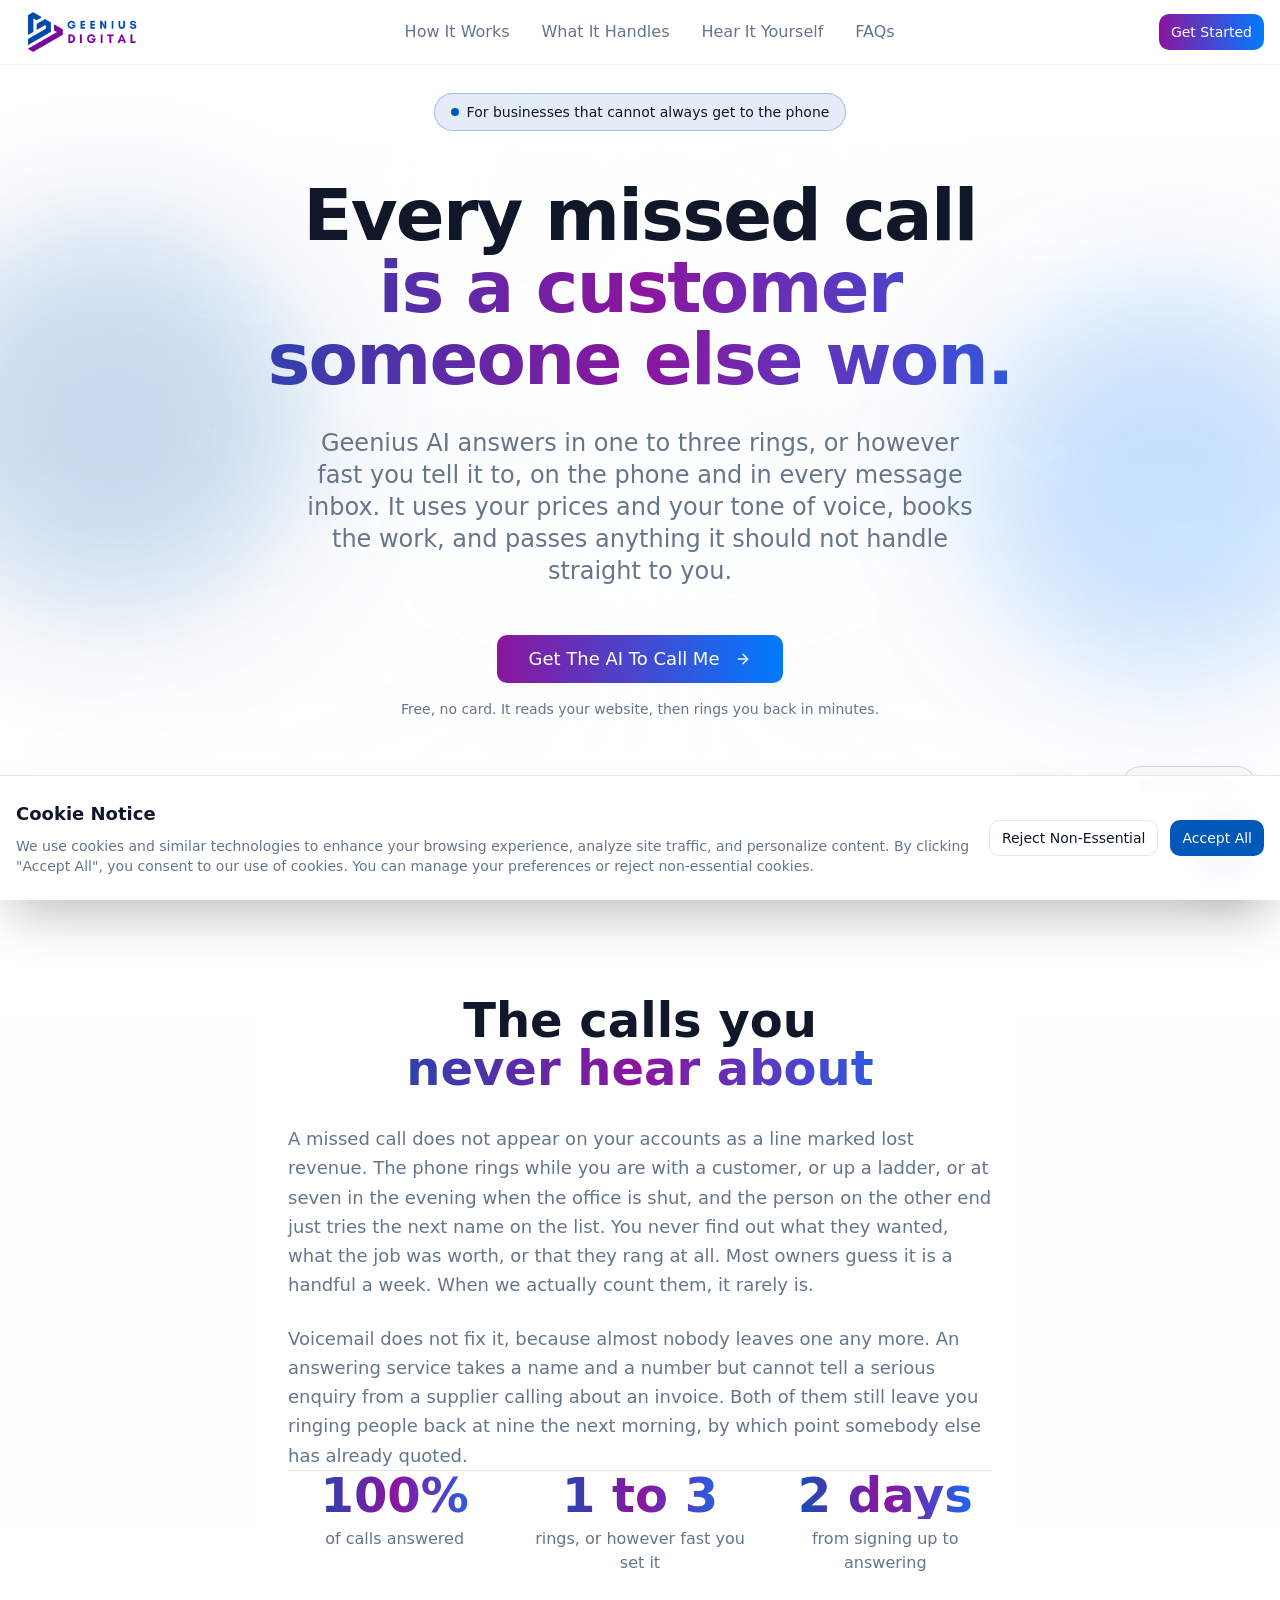
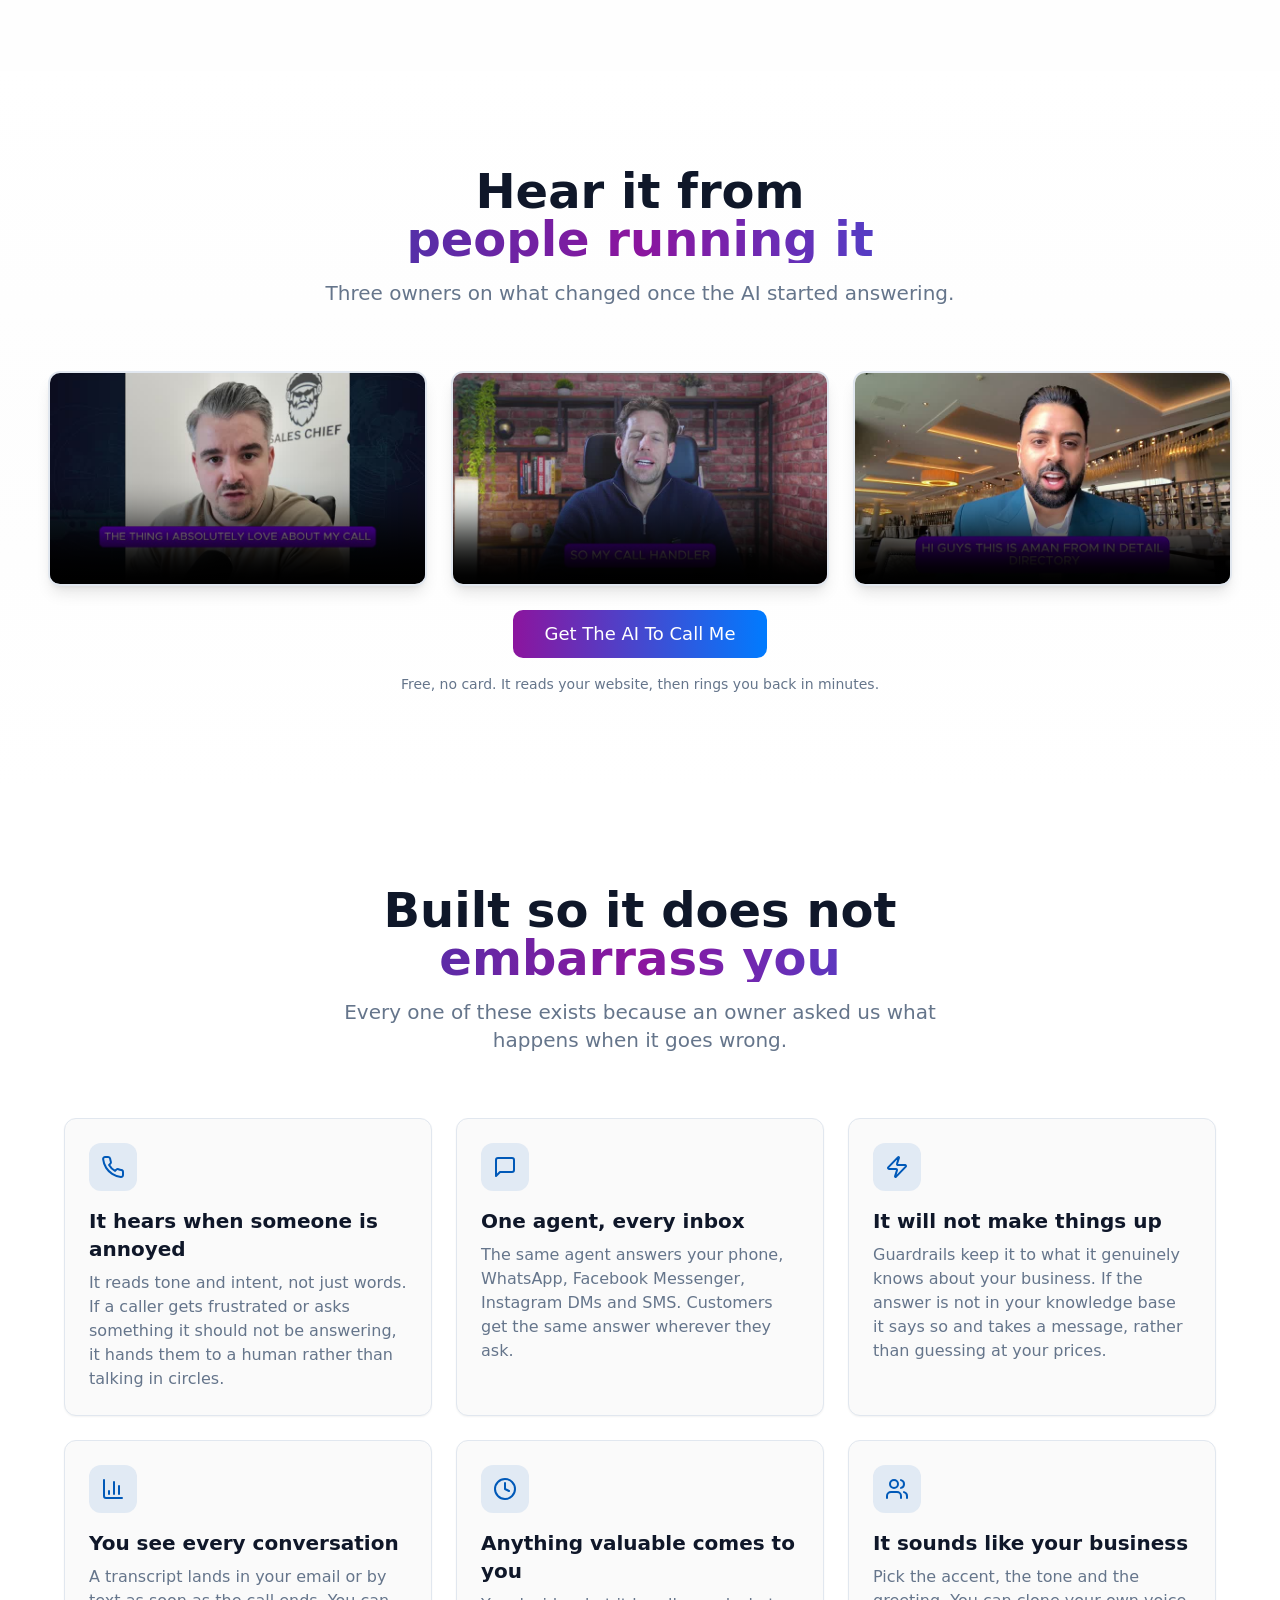
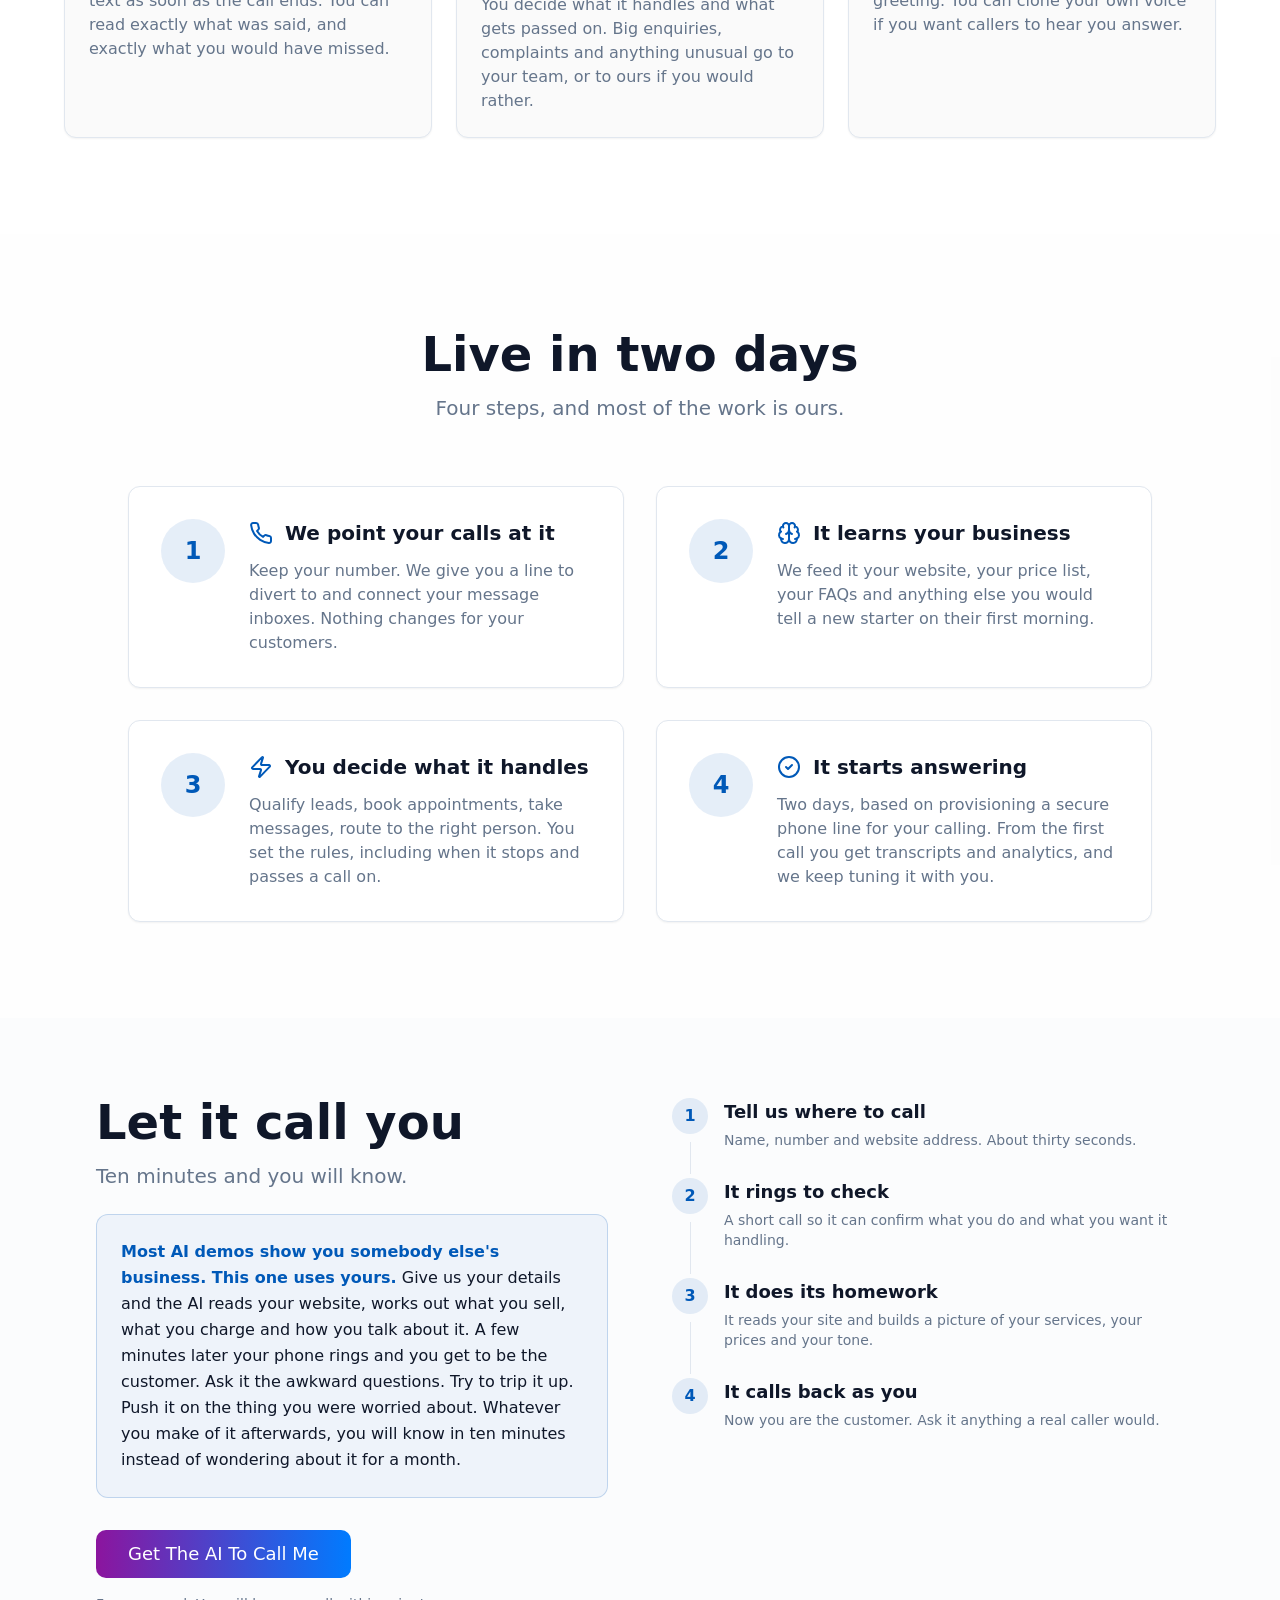
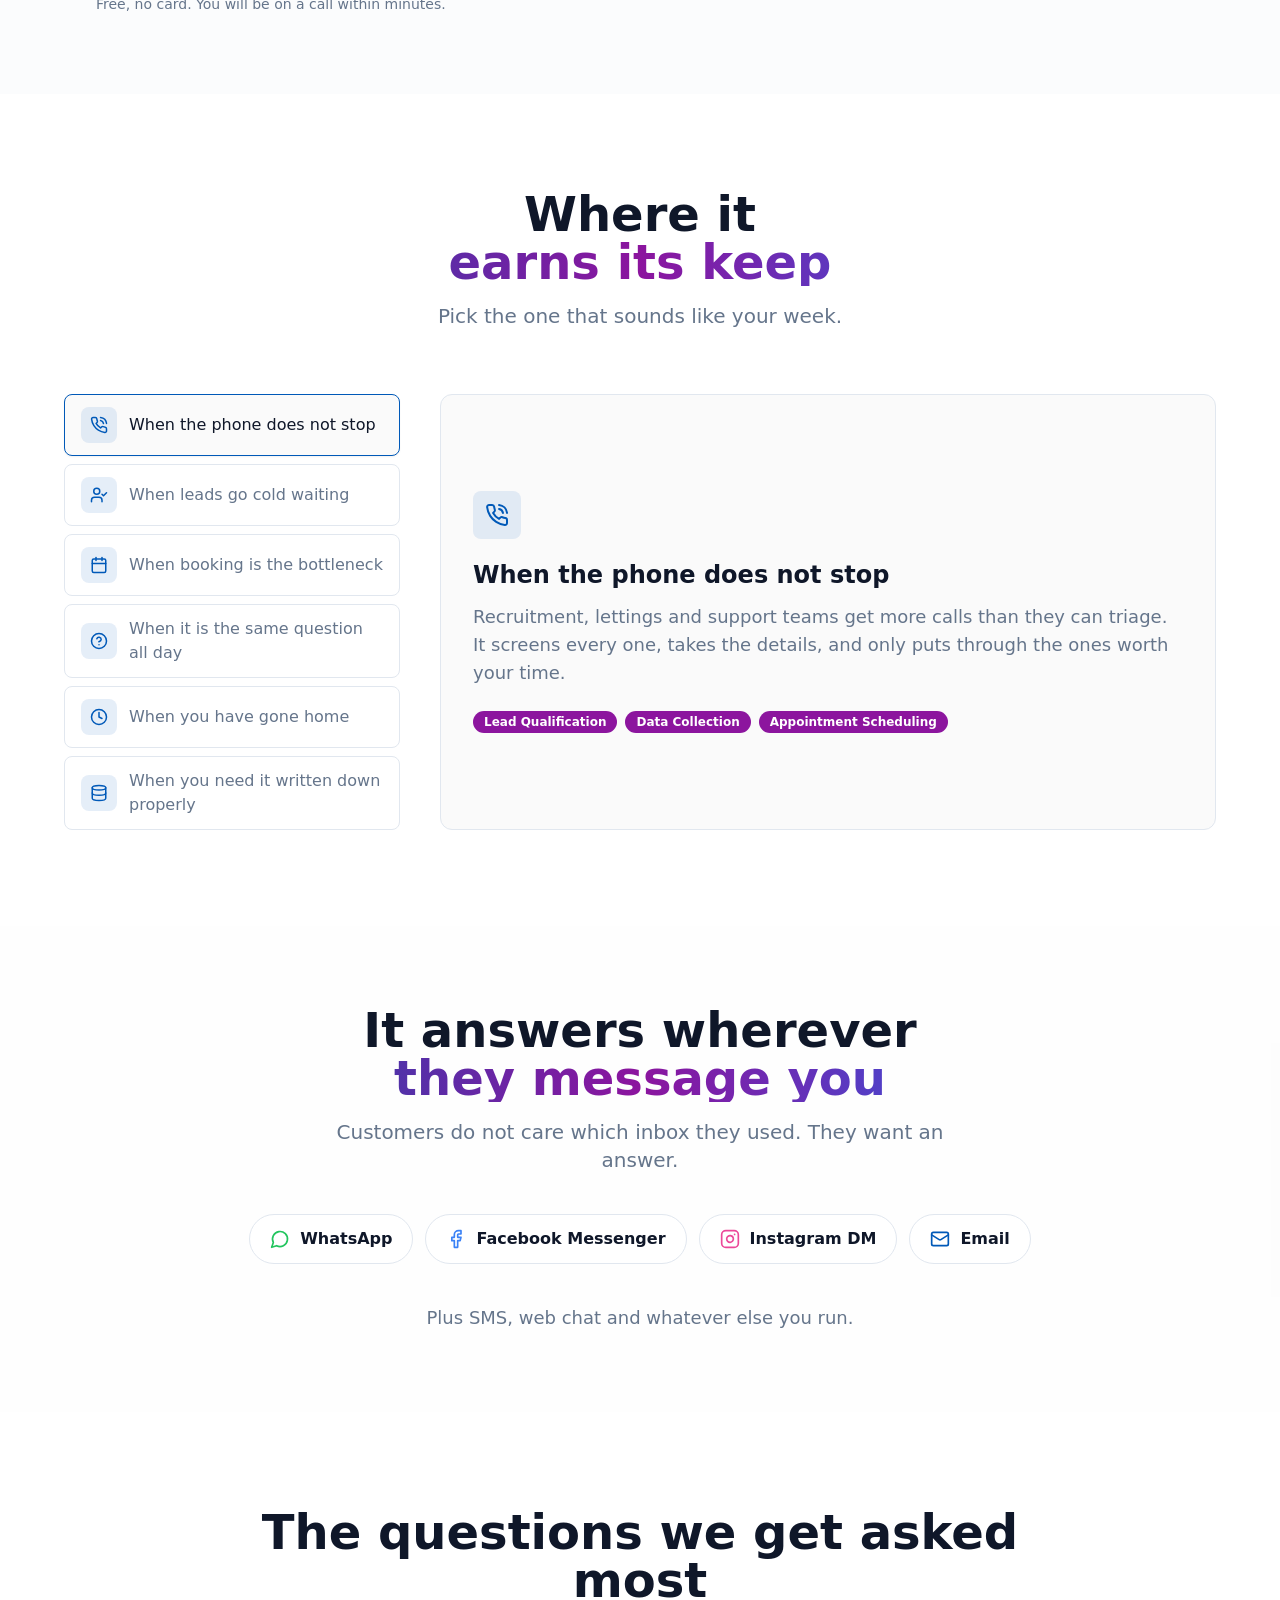
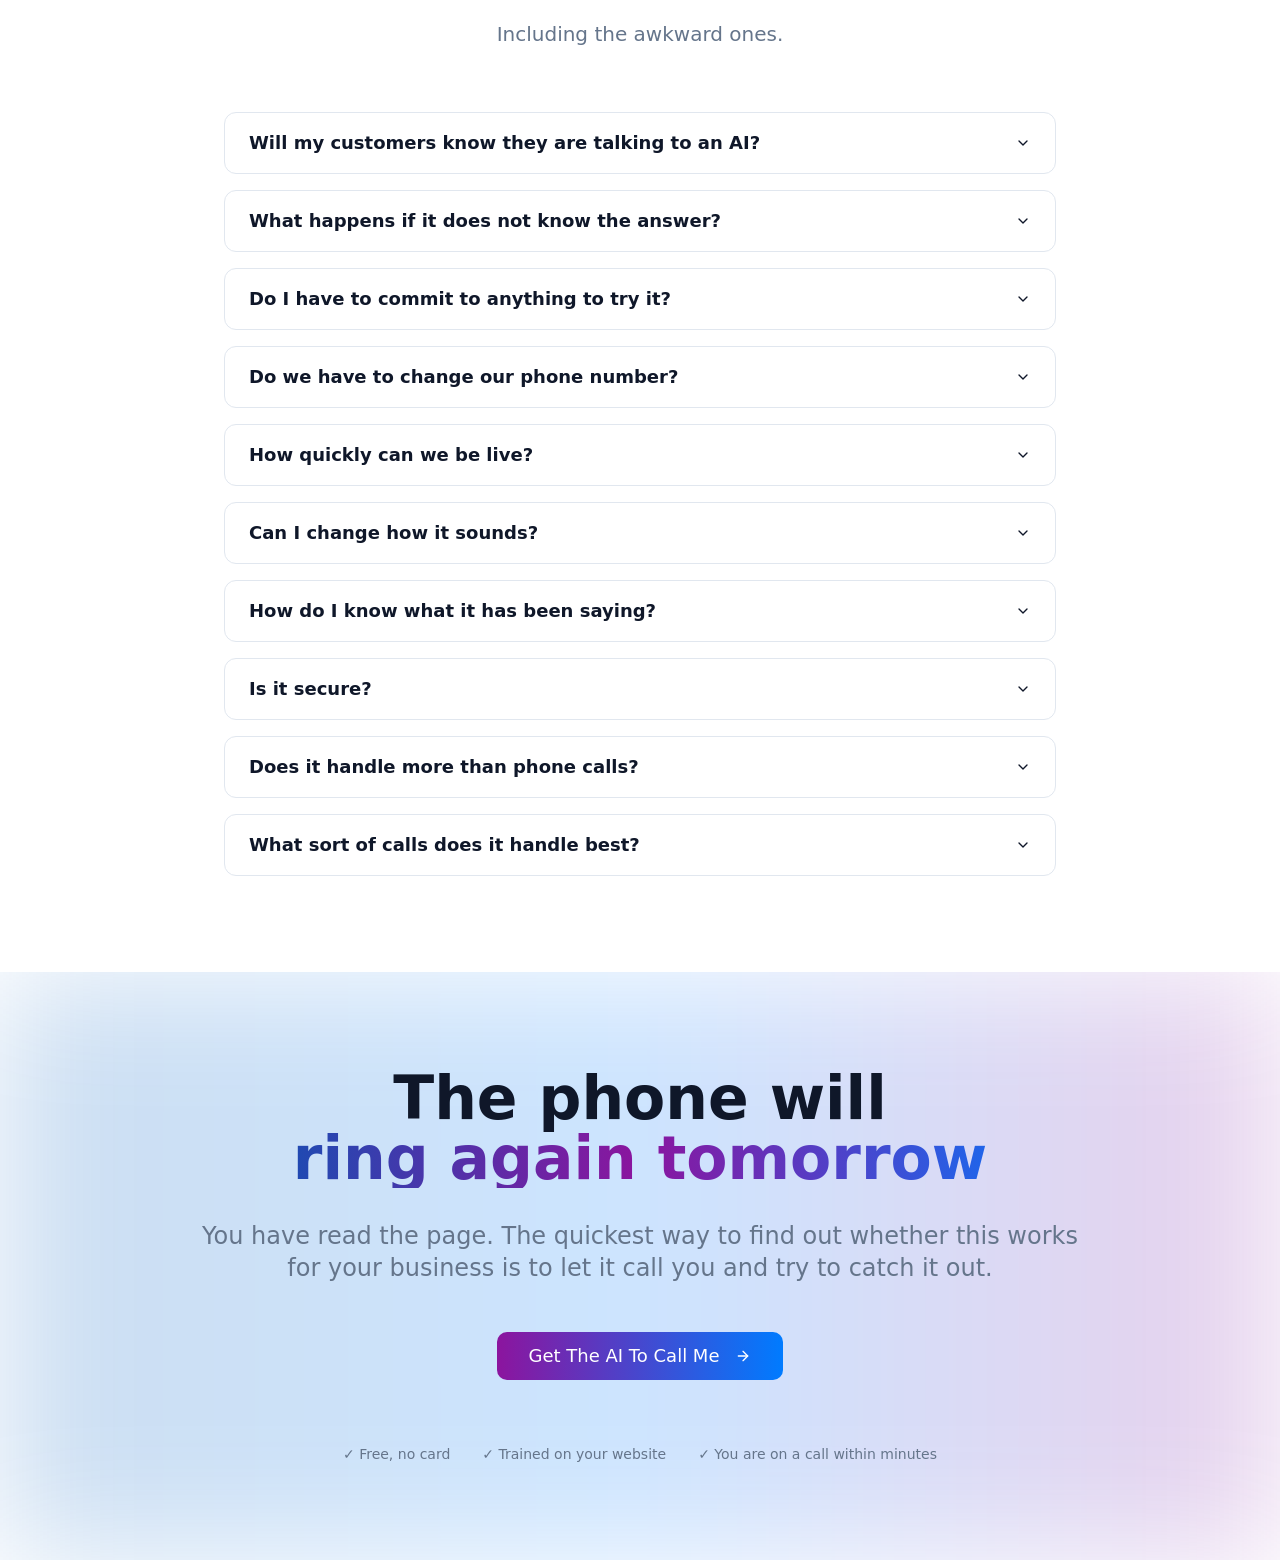
==== commit 5bc59915: "SEO: fix canonical domain, clean URLs, images, structured data Batch A, indexability. Every page dec" ====
--- a/index.html
+++ b/index.html
@@ -6,14 +6,14 @@
     <meta name="description" content="Missed calls go to your competitors. Geenius AI answers in one to three rings, on the phone and in every message inbox. Live in two days. Free demo call.">
     <meta name="author" content="Geenius AI">
     <meta name="robots" content="index, follow">
-    <link rel="canonical" href="https://ai.geeniusdigital.com/">
+    <link rel="canonical" href="https://www.geeniusdigital.com/">
 
     <!-- Open Graph -->
     <meta property="og:type" content="website">
-    <meta property="og:url" content="https://ai.geeniusdigital.com/">
+    <meta property="og:url" content="https://www.geeniusdigital.com/">
     <meta property="og:title" content="Geenius AI - AI Voice Agent for Calls &amp; Messaging | 24/7 Automation">
     <meta property="og:description" content="Missed calls go to your competitors. Geenius AI answers in one to three rings, on the phone and in every message inbox. Live in two days. Free demo call.">
-    <meta property="og:image" content="https://ai.geeniusdigital.com/og-image.png">
+    <meta property="og:image" content="https://www.geeniusdigital.com/og-image.png">
     <meta property="og:site_name" content="Geenius AI">
     <meta property="og:locale" content="en_GB">
 
@@ -21,7 +21,7 @@
     <meta name="twitter:card" content="summary_large_image">
     <meta name="twitter:title" content="Geenius AI - AI Voice Agent for Calls &amp; Messaging | 24/7 Automation">
     <meta name="twitter:description" content="Missed calls go to your competitors. Geenius AI answers in one to three rings, on the phone and in every message inbox. Live in two days. Free demo call.">
-    <meta name="twitter:image" content="https://ai.geeniusdigital.com/og-image.png">
+    <meta name="twitter:image" content="https://www.geeniusdigital.com/og-image.png">
 
     <!-- Favicon -->
     <link rel="icon" type="image/x-icon" href="https://storage.googleapis.com/gpt-engineer-file-uploads/6ILTWEbeGMOBGvfyK51NenK8gHO2/uploads/1762470176589-android-chrome-512x512.png">
@@ -32,14 +32,15 @@
       "@context": "https://schema.org",
       "@type": "Organization",
       "name": "Geenius AI",
-      "url": "https://ai.geeniusdigital.com",
+      "url": "https://www.geeniusdigital.com",
       "description": "AI-powered voice agents and messaging automation for businesses. Handle inbound and outbound calls, WhatsApp, Facebook Messenger, Instagram DM and more.",
       "contactPoint": {
         "@type": "ContactPoint",
         "contactType": "sales",
         "availableLanguage": "English"
       },
-      "sameAs": []
+      "sameAs": [],
+      "logo": "https://www.geeniusdigital.com/assets/geenius-logo.png"
     }
     </script>
     <script type="application/ld+json">
@@ -49,13 +50,7 @@
       "name": "Geenius AI",
       "applicationCategory": "BusinessApplication",
       "operatingSystem": "Web",
-      "description": "AI employee that handles voice calls and messaging across WhatsApp, Facebook Messenger, Instagram DM, and more.",
-      "offers": {
-        "@type": "AggregateOffer",
-        "priceCurrency": "GBP",
-        "lowPrice": "497",
-        "highPrice": "1297"
-      }
+      "description": "AI employee that handles voice calls and messaging across WhatsApp, Facebook Messenger, Instagram DM, and more."
     }
     </script>
     <!-- Meta Pixel Code -->
@@ -73,15 +68,68 @@
     </script>
     <!-- End Meta Pixel Code -->
     
+    <link rel="preload" as="image" href="assets/hero-bg.webp" type="image/webp" fetchpriority="high">
+    <link rel="preconnect" href="https://storage.googleapis.com" crossorigin>
+    <link rel="preconnect" href="https://assets.cdn.filesafe.space" crossorigin>
+    <link rel="dns-prefetch" href="https://services.leadconnectorhq.com">
+    <link rel="dns-prefetch" href="https://connect.facebook.net">
     <link rel="stylesheet" href="assets/styles.css">
     <link rel="stylesheet" href="assets/site.css">
-  <script id="page-jsonld" type="application/ld+json">{"@context":"https://schema.org","@type":"WebPage","name":"Geenius AI - AI Voice Agent for Calls & Messaging","description":"AI-powered voice agents and messaging automation for businesses.","url":"https://ai.geeniusdigital.com/"}</script></head>
+  <script id="page-jsonld" type="application/ld+json">{"@context":"https://schema.org","@type":"WebPage","name":"Geenius AI - AI Voice Agent for Calls & Messaging","description":"AI-powered voice agents and messaging automation for businesses.","url":"https://www.geeniusdigital.com/"}</script>    <script type="application/ld+json">
+    {
+      "@context": "https://schema.org",
+      "@type": "VideoObject",
+      "name": "Client testimonial: how scalable the AI call handler is",
+      "description": "A Geenius AI client on what stood out most to them about running an AI call handler.",
+      "thumbnailUrl": "https://www.geeniusdigital.com/assets/poster-testimonial-1.jpg",
+      "uploadDate": "2026-02-23",
+      "duration": "PT26S",
+      "contentUrl": "https://assets.cdn.filesafe.space/XatOoiZ1a3R43wuBeqYK/media/699c475e10bc9c8e6a553358.mp4",
+      "publisher": {
+        "@type": "Organization",
+        "name": "Geenius AI"
+      }
+    }
+    </script>
+    <script type="application/ld+json">
+    {
+      "@context": "https://schema.org",
+      "@type": "VideoObject",
+      "name": "Client testimonial: running a business with an AI call handler",
+      "description": "A Geenius AI client on what changed day to day once the AI started answering their calls.",
+      "thumbnailUrl": "https://www.geeniusdigital.com/assets/poster-testimonial-2.jpg",
+      "uploadDate": "2026-02-23",
+      "duration": "PT1M2S",
+      "contentUrl": "https://assets.cdn.filesafe.space/XatOoiZ1a3R43wuBeqYK/media/699c4651340118329d85db87.mp4",
+      "publisher": {
+        "@type": "Organization",
+        "name": "Geenius AI"
+      }
+    }
+    </script>
+    <script type="application/ld+json">
+    {
+      "@context": "https://schema.org",
+      "@type": "VideoObject",
+      "name": "Client testimonial: Aman, In Detail Directory",
+      "description": "Aman from In Detail Directory on using Geenius AI to answer and qualify inbound calls.",
+      "thumbnailUrl": "https://www.geeniusdigital.com/assets/poster-testimonial-3.jpg",
+      "uploadDate": "2026-03-10",
+      "duration": "PT57S",
+      "contentUrl": "https://assets.cdn.filesafe.space/XatOoiZ1a3R43wuBeqYK/media/69b021547fc07c01f3531b97.mp4",
+      "publisher": {
+        "@type": "Organization",
+        "name": "Geenius AI"
+      }
+    }
+    </script>
+  </head>
   <body style="">
     <!-- Meta Pixel noscript fallback -->
     <noscript><img height="1" width="1" style="display:none"
     src="https://www.facebook.com/tr?id=1123335949846125&ev=PageView&noscript=1"
     /></noscript>
-    <div id="root"><div role="region" aria-label="Notifications (F8)" tabindex="-1" style="pointer-events: none;"></div><section aria-label="Notifications alt+T" tabindex="-1" aria-live="polite" aria-relevant="additions text" aria-atomic="false"></section><div class="min-h-screen bg-background"><nav class="fixed top-0 left-0 right-0 z-50 border-b border-border/40 bg-background/80 backdrop-blur-md" aria-label="Main navigation"><div class="container mx-auto px-4"><div class="flex items-center justify-between h-16"><a href="index.html" class="flex items-center gap-2" aria-label="Geenius AI Home"><img src="assets/geenius-logo.png" alt="Geenius AI Logo" class="h-10 w-auto" loading="eager"></a><div class="hidden md:flex items-center gap-8" role="navigation"><a href="#how-it-works" class="text-muted-foreground hover:text-foreground transition-colors">How It Works</a><a href="#use-cases" class="text-muted-foreground hover:text-foreground transition-colors">What It Handles</a><a href="#demo" class="text-muted-foreground hover:text-foreground transition-colors">Hear It Yourself</a><a href="#faq" class="text-muted-foreground hover:text-foreground transition-colors">FAQs</a></div><div class="flex items-center gap-4"><button class="inline-flex items-center justify-center gap-2 whitespace-nowrap text-sm font-medium ring-offset-background transition-colors focus-visible:outline-none focus-visible:ring-2 focus-visible:ring-ring focus-visible:ring-offset-2 disabled:pointer-events-none disabled:opacity-50 [&amp;_svg]:pointer-events-none [&amp;_svg]:size-4 [&amp;_svg]:shrink-0 bg-primary hover:bg-primary/90 h-9 rounded-md px-3 bg-gradient-to-r from-secondary to-accent hover:opacity-90 text-white" data-gx="open-popup">Get Started</button></div></div></div></nav><section class="relative min-h-screen flex items-center justify-center overflow-hidden"><div class="absolute inset-0 z-0"><img src="assets/hero-bg.jpg" alt="AI-powered voice technology background" class="w-full h-full object-cover opacity-30" loading="eager"><div class="absolute inset-0 bg-gradient-to-b from-background via-background/95 to-background"></div></div><div class="absolute top-1/4 -left-20 w-96 h-96 bg-primary/20 rounded-full blur-3xl animate-pulse"></div><div class="absolute bottom-1/4 -right-20 w-96 h-96 bg-accent/20 rounded-full blur-3xl animate-pulse delay-1000"></div><div class="container relative z-10 px-4 py-20"><div class="max-w-4xl mx-auto text-center space-y-8"><div class="inline-flex items-center gap-2 px-4 py-2 rounded-full border border-primary/30 bg-primary/10 backdrop-blur-sm mb-4"><div class="w-2 h-2 bg-primary rounded-full animate-pulse"></div><span class="text-sm font-medium text-foreground">For businesses that cannot always get to the phone</span></div><h1 class="text-5xl md:text-7xl font-bold tracking-tight"><span class="block">Nobody answered.</span><span class="block text-transparent bg-clip-text bg-gradient-to-r from-primary via-secondary to-accent">So they called someone else.</span></h1><p class="text-xl md:text-2xl text-muted-foreground max-w-2xl mx-auto">Geenius AI answers in one to three rings, or however fast you tell it to, on the phone and in every message inbox. It uses your prices and your tone of voice, books the work, and passes anything it should not handle straight to you.</p><div class="flex flex-col items-center gap-4 pt-4"><button class="inline-flex items-center justify-center gap-2 whitespace-nowrap font-medium ring-offset-background transition-colors focus-visible:outline-none focus-visible:ring-2 focus-visible:ring-ring focus-visible:ring-offset-2 disabled:pointer-events-none disabled:opacity-50 [&amp;_svg]:pointer-events-none [&amp;_svg]:size-4 [&amp;_svg]:shrink-0 bg-primary hover:bg-primary/90 h-11 rounded-md text-lg px-8 py-6 bg-gradient-to-r from-secondary to-accent hover:opacity-90 text-white group" data-gx="open-popup">Get The AI To Call Me<svg xmlns="http://www.w3.org/2000/svg" width="24" height="24" viewBox="0 0 24 24" fill="none" stroke="currentColor" stroke-width="2" stroke-linecap="round" stroke-linejoin="round" class="lucide lucide-arrow-right ml-2 h-5 w-5 group-hover:translate-x-1 transition-transform"><path d="M5 12h14"></path><path d="m12 5 7 7-7 7"></path></svg></button><p class="text-sm text-muted-foreground">Free, no card. It reads your website, then rings you back in minutes.</p></div><div class="flex flex-wrap gap-6 justify-center pt-8"><div class="flex items-center gap-2 text-muted-foreground"><svg xmlns="http://www.w3.org/2000/svg" width="24" height="24" viewBox="0 0 24 24" fill="none" stroke="currentColor" stroke-width="2" stroke-linecap="round" stroke-linejoin="round" class="lucide lucide-phone h-5 w-5 text-primary"><path d="M22 16.92v3a2 2 0 0 1-2.18 2 19.79 19.79 0 0 1-8.63-3.07 19.5 19.5 0 0 1-6-6 19.79 19.79 0 0 1-3.07-8.67A2 2 0 0 1 4.11 2h3a2 2 0 0 1 2 1.72 12.84 12.84 0 0 0 .7 2.81 2 2 0 0 1-.45 2.11L8.09 9.91a16 16 0 0 0 6 6l1.27-1.27a2 2 0 0 1 2.11-.45 12.84 12.84 0 0 0 2.81.7A2 2 0 0 1 22 16.92z"></path></svg><span>Answers your phone</span></div><div class="flex items-center gap-2 text-muted-foreground"><svg xmlns="http://www.w3.org/2000/svg" width="24" height="24" viewBox="0 0 24 24" fill="none" stroke="currentColor" stroke-width="2" stroke-linecap="round" stroke-linejoin="round" class="lucide lucide-message-circle h-5 w-5 text-accent"><path d="M7.9 20A9 9 0 1 0 4 16.1L2 22Z"></path></svg><span>Answers WhatsApp, Messenger, Instagram and SMS</span></div></div></div></div></section><section id="the-problem" class="py-24 px-4 bg-card/30" aria-labelledby="problem-heading"><div class="container mx-auto max-w-3xl"><h2 id="problem-heading" class="text-4xl md:text-5xl font-bold mb-8 text-center">The calls you<span class="block bg-gradient-to-r from-primary via-secondary to-accent bg-clip-text text-transparent">never hear about</span></h2><div class="space-y-6 text-lg text-muted-foreground leading-relaxed"><p>A missed call does not appear on your accounts as a line marked lost revenue. The phone rings while you are with a customer, or up a ladder, or at seven in the evening when the office is shut, and the person on the other end just tries the next name on the list. You never find out what they wanted, what the job was worth, or that they rang at all. Most owners guess it is a handful a week. When we actually count them, it rarely is.</p><p>Voicemail does not fix it, because almost nobody leaves one any more. An answering service takes a name and a number but cannot tell a serious enquiry from a supplier calling about an invoice. Both of them still leave you ringing people back at nine the next morning, by which point somebody else has already quoted.</p></div><div class="grid sm:grid-cols-3 gap-8 mt-14 pt-12 border-t border-border"><div class="text-center"><p class="text-4xl md:text-5xl font-bold bg-gradient-to-r from-primary via-secondary to-accent bg-clip-text text-transparent">100%</p><p class="text-base text-muted-foreground mt-2">of calls answered</p></div><div class="text-center"><p class="text-4xl md:text-5xl font-bold bg-gradient-to-r from-primary via-secondary to-accent bg-clip-text text-transparent">1 to 3</p><p class="text-base text-muted-foreground mt-2">rings, or however fast you set it</p></div><div class="text-center"><p class="text-4xl md:text-5xl font-bold bg-gradient-to-r from-primary via-secondary to-accent bg-clip-text text-transparent">2 days</p><p class="text-base text-muted-foreground mt-2">from signing up to answering</p></div></div></div></section><section class="py-24 px-4 relative overflow-hidden"><div class="absolute inset-0 bg-gradient-to-b from-background via-card/30 to-background"></div><div class="container mx-auto relative z-10"><div class="text-center mb-16 space-y-4"><h2 class="text-4xl md:text-5xl font-bold">Hear it from<span class="block bg-gradient-to-r from-primary via-secondary to-accent bg-clip-text text-transparent">people running it</span></h2><p class="text-xl text-muted-foreground max-w-2xl mx-auto">Three owners on what changed once the AI started answering.</p></div><div class="text-center space-y-6"><div class="grid md:grid-cols-3 gap-6 mb-4"><div class="rounded-xl border-2 border-border bg-card overflow-hidden shadow-lg"><video class="w-full h-auto block aspect-video bg-muted" controls="" playsinline="" preload="metadata" src="https://assets.cdn.filesafe.space/XatOoiZ1a3R43wuBeqYK/media/699c475e10bc9c8e6a553358.mp4" data-gx="video">Your browser does not support the video tag.</video></div><div class="rounded-xl border-2 border-border bg-card overflow-hidden shadow-lg"><video class="w-full h-auto block aspect-video bg-muted" controls="" playsinline="" preload="metadata" src="https://assets.cdn.filesafe.space/XatOoiZ1a3R43wuBeqYK/media/699c4651340118329d85db87.mp4" data-gx="video">Your browser does not support the video tag.</video></div><div class="rounded-xl border-2 border-border bg-card overflow-hidden shadow-lg"><video class="w-full h-auto block aspect-video bg-muted" controls="" playsinline="" preload="metadata" src="https://assets.cdn.filesafe.space/XatOoiZ1a3R43wuBeqYK/media/69b021547fc07c01f3531b97.mp4" data-gx="video">Your browser does not support the video tag.</video></div></div><div><button class="inline-flex items-center justify-center gap-2 whitespace-nowrap font-medium ring-offset-background transition-colors focus-visible:outline-none focus-visible:ring-2 focus-visible:ring-ring focus-visible:ring-offset-2 disabled:pointer-events-none disabled:opacity-50 [&amp;_svg]:pointer-events-none [&amp;_svg]:size-4 [&amp;_svg]:shrink-0 bg-primary hover:bg-primary/90 h-11 rounded-md text-lg px-8 py-6 bg-gradient-to-r from-secondary to-accent hover:opacity-90 text-white" data-gx="open-popup">Get The AI To Call Me</button><p class="text-sm text-muted-foreground mt-4">Free, no card. It reads your website, then rings you back in minutes.</p></div></div></div></section><section id="features" class="py-24 px-4 relative" aria-labelledby="features-heading"><div class="container mx-auto"><div class="text-center mb-16 space-y-4"><h2 id="features-heading" class="text-4xl md:text-5xl font-bold">Built so it does not<span class="block bg-gradient-to-r from-primary via-secondary to-accent bg-clip-text text-transparent">embarrass you</span></h2><p class="text-xl text-muted-foreground max-w-2xl mx-auto">Every one of these exists because an owner asked us what happens when it goes wrong.</p></div><div class="grid md:grid-cols-2 lg:grid-cols-3 gap-6 max-w-6xl mx-auto"><div class="rounded-lg border text-card-foreground shadow-sm p-6 bg-card border-border hover:border-primary/50 transition-all duration-300 hover:shadow-lg hover:shadow-primary/20 group"><div class="w-12 h-12 rounded-lg bg-primary/10 flex items-center justify-center mb-4 group-hover:bg-primary/20 transition-colors"><svg xmlns="http://www.w3.org/2000/svg" width="24" height="24" viewBox="0 0 24 24" fill="none" stroke="currentColor" stroke-width="2" stroke-linecap="round" stroke-linejoin="round" class="lucide lucide-phone h-6 w-6 text-primary"><path d="M22 16.92v3a2 2 0 0 1-2.18 2 19.79 19.79 0 0 1-8.63-3.07 19.5 19.5 0 0 1-6-6 19.79 19.79 0 0 1-3.07-8.67A2 2 0 0 1 4.11 2h3a2 2 0 0 1 2 1.72 12.84 12.84 0 0 0 .7 2.81 2 2 0 0 1-.45 2.11L8.09 9.91a16 16 0 0 0 6 6l1.27-1.27a2 2 0 0 1 2.11-.45 12.84 12.84 0 0 0 2.81.7A2 2 0 0 1 22 16.92z"></path></svg></div><h3 class="text-xl font-semibold mb-2">It hears when someone is annoyed</h3><p class="text-muted-foreground">It reads tone and intent, not just words. If a caller gets frustrated or asks something it should not be answering, it hands them to a human rather than talking in circles.</p></div><div class="rounded-lg border text-card-foreground shadow-sm p-6 bg-card border-border hover:border-primary/50 transition-all duration-300 hover:shadow-lg hover:shadow-primary/20 group"><div class="w-12 h-12 rounded-lg bg-primary/10 flex items-center justify-center mb-4 group-hover:bg-primary/20 transition-colors"><svg xmlns="http://www.w3.org/2000/svg" width="24" height="24" viewBox="0 0 24 24" fill="none" stroke="currentColor" stroke-width="2" stroke-linecap="round" stroke-linejoin="round" class="lucide lucide-message-square h-6 w-6 text-primary"><path d="M21 15a2 2 0 0 1-2 2H7l-4 4V5a2 2 0 0 1 2-2h14a2 2 0 0 1 2 2z"></path></svg></div><h3 class="text-xl font-semibold mb-2">One agent, every inbox</h3><p class="text-muted-foreground">The same agent answers your phone, WhatsApp, Facebook Messenger, Instagram DMs and SMS. Customers get the same answer wherever they ask.</p></div><div class="rounded-lg border text-card-foreground shadow-sm p-6 bg-card border-border hover:border-primary/50 transition-all duration-300 hover:shadow-lg hover:shadow-primary/20 group"><div class="w-12 h-12 rounded-lg bg-primary/10 flex items-center justify-center mb-4 group-hover:bg-primary/20 transition-colors"><svg xmlns="http://www.w3.org/2000/svg" width="24" height="24" viewBox="0 0 24 24" fill="none" stroke="currentColor" stroke-width="2" stroke-linecap="round" stroke-linejoin="round" class="lucide lucide-zap h-6 w-6 text-primary"><path d="M4 14a1 1 0 0 1-.78-1.63l9.9-10.2a.5.5 0 0 1 .86.46l-1.92 6.02A1 1 0 0 0 13 10h7a1 1 0 0 1 .78 1.63l-9.9 10.2a.5.5 0 0 1-.86-.46l1.92-6.02A1 1 0 0 0 11 14z"></path></svg></div><h3 class="text-xl font-semibold mb-2">It will not make things up</h3><p class="text-muted-foreground">Guardrails keep it to what it genuinely knows about your business. If the answer is not in your knowledge base it says so and takes a message, rather than guessing at your prices.</p></div><div class="rounded-lg border text-card-foreground shadow-sm p-6 bg-card border-border hover:border-primary/50 transition-all duration-300 hover:shadow-lg hover:shadow-primary/20 group"><div class="w-12 h-12 rounded-lg bg-primary/10 flex items-center justify-center mb-4 group-hover:bg-primary/20 transition-colors"><svg xmlns="http://www.w3.org/2000/svg" width="24" height="24" viewBox="0 0 24 24" fill="none" stroke="currentColor" stroke-width="2" stroke-linecap="round" stroke-linejoin="round" class="lucide lucide-chart-column h-6 w-6 text-primary"><path d="M3 3v16a2 2 0 0 0 2 2h16"></path><path d="M18 17V9"></path><path d="M13 17V5"></path><path d="M8 17v-3"></path></svg></div><h3 class="text-xl font-semibold mb-2">You see every conversation</h3><p class="text-muted-foreground">A transcript lands in your email or by text as soon as the call ends. You can read exactly what was said, and exactly what you would have missed.</p></div><div class="rounded-lg border text-card-foreground shadow-sm p-6 bg-card border-border hover:border-primary/50 transition-all duration-300 hover:shadow-lg hover:shadow-primary/20 group"><div class="w-12 h-12 rounded-lg bg-primary/10 flex items-center justify-center mb-4 group-hover:bg-primary/20 transition-colors"><svg xmlns="http://www.w3.org/2000/svg" width="24" height="24" viewBox="0 0 24 24" fill="none" stroke="currentColor" stroke-width="2" stroke-linecap="round" stroke-linejoin="round" class="lucide lucide-clock h-6 w-6 text-primary"><circle cx="12" cy="12" r="10"></circle><polyline points="12 6 12 12 16 14"></polyline></svg></div><h3 class="text-xl font-semibold mb-2">Anything valuable comes to you</h3><p class="text-muted-foreground">You decide what it handles and what gets passed on. Big enquiries, complaints and anything unusual go to your team, or to ours if you would rather.</p></div><div class="rounded-lg border text-card-foreground shadow-sm p-6 bg-card border-border hover:border-primary/50 transition-all duration-300 hover:shadow-lg hover:shadow-primary/20 group"><div class="w-12 h-12 rounded-lg bg-primary/10 flex items-center justify-center mb-4 group-hover:bg-primary/20 transition-colors"><svg xmlns="http://www.w3.org/2000/svg" width="24" height="24" viewBox="0 0 24 24" fill="none" stroke="currentColor" stroke-width="2" stroke-linecap="round" stroke-linejoin="round" class="lucide lucide-users h-6 w-6 text-primary"><path d="M16 21v-2a4 4 0 0 0-4-4H6a4 4 0 0 0-4 4v2"></path><circle cx="9" cy="7" r="4"></circle><path d="M22 21v-2a4 4 0 0 0-3-3.87"></path><path d="M16 3.13a4 4 0 0 1 0 7.75"></path></svg></div><h3 class="text-xl font-semibold mb-2">It sounds like your business</h3><p class="text-muted-foreground">Pick the accent, the tone and the greeting. You can clone your own voice if you want callers to hear you answer.</p></div></div></div></section><section id="how-it-works" class="py-24 px-4 bg-card/30" aria-labelledby="how-it-works-heading"><div class="container mx-auto"><div class="text-center mb-16 space-y-4"><h2 id="how-it-works-heading" class="text-4xl md:text-5xl font-bold">Live in two days</h2><p class="text-xl text-muted-foreground max-w-2xl mx-auto">Four steps, and most of the work is ours.</p></div><div class="max-w-5xl mx-auto"><div class="grid md:grid-cols-2 gap-8"><div class="rounded-lg border text-card-foreground shadow-sm relative p-8 bg-background border-border hover:border-primary/50 transition-all duration-300"><div class="flex items-start gap-6"><div class="flex-shrink-0"><div class="w-16 h-16 rounded-full bg-primary/10 flex items-center justify-center text-2xl font-bold text-primary">1</div></div><div class="flex-1"><div class="flex items-center gap-3 mb-3"><svg xmlns="http://www.w3.org/2000/svg" width="24" height="24" viewBox="0 0 24 24" fill="none" stroke="currentColor" stroke-width="2" stroke-linecap="round" stroke-linejoin="round" class="lucide lucide-phone h-6 w-6 text-primary"><path d="M22 16.92v3a2 2 0 0 1-2.18 2 19.79 19.79 0 0 1-8.63-3.07 19.5 19.5 0 0 1-6-6 19.79 19.79 0 0 1-3.07-8.67A2 2 0 0 1 4.11 2h3a2 2 0 0 1 2 1.72 12.84 12.84 0 0 0 .7 2.81 2 2 0 0 1-.45 2.11L8.09 9.91a16 16 0 0 0 6 6l1.27-1.27a2 2 0 0 1 2.11-.45 12.84 12.84 0 0 0 2.81.7A2 2 0 0 1 22 16.92z"></path></svg><h3 class="text-xl font-semibold">We point your calls at it</h3></div><p class="text-muted-foreground">Keep your number. We give you a line to divert to and connect your message inboxes. Nothing changes for your customers.</p></div></div></div><div class="rounded-lg border text-card-foreground shadow-sm relative p-8 bg-background border-border hover:border-primary/50 transition-all duration-300"><div class="flex items-start gap-6"><div class="flex-shrink-0"><div class="w-16 h-16 rounded-full bg-primary/10 flex items-center justify-center text-2xl font-bold text-primary">2</div></div><div class="flex-1"><div class="flex items-center gap-3 mb-3"><svg xmlns="http://www.w3.org/2000/svg" width="24" height="24" viewBox="0 0 24 24" fill="none" stroke="currentColor" stroke-width="2" stroke-linecap="round" stroke-linejoin="round" class="lucide lucide-brain h-6 w-6 text-primary"><path d="M12 5a3 3 0 1 0-5.997.125 4 4 0 0 0-2.526 5.77 4 4 0 0 0 .556 6.588A4 4 0 1 0 12 18Z"></path><path d="M12 5a3 3 0 1 1 5.997.125 4 4 0 0 1 2.526 5.77 4 4 0 0 1-.556 6.588A4 4 0 1 1 12 18Z"></path><path d="M15 13a4.5 4.5 0 0 1-3-4 4.5 4.5 0 0 1-3 4"></path><path d="M17.599 6.5a3 3 0 0 0 .399-1.375"></path><path d="M6.003 5.125A3 3 0 0 0 6.401 6.5"></path><path d="M3.477 10.896a4 4 0 0 1 .585-.396"></path><path d="M19.938 10.5a4 4 0 0 1 .585.396"></path><path d="M6 18a4 4 0 0 1-1.967-.516"></path><path d="M19.967 17.484A4 4 0 0 1 18 18"></path></svg><h3 class="text-xl font-semibold">It learns your business</h3></div><p class="text-muted-foreground">We feed it your website, your price list, your FAQs and anything else you would tell a new starter on their first morning.</p></div></div></div><div class="rounded-lg border text-card-foreground shadow-sm relative p-8 bg-background border-border hover:border-primary/50 transition-all duration-300"><div class="flex items-start gap-6"><div class="flex-shrink-0"><div class="w-16 h-16 rounded-full bg-primary/10 flex items-center justify-center text-2xl font-bold text-primary">3</div></div><div class="flex-1"><div class="flex items-center gap-3 mb-3"><svg xmlns="http://www.w3.org/2000/svg" width="24" height="24" viewBox="0 0 24 24" fill="none" stroke="currentColor" stroke-width="2" stroke-linecap="round" stroke-linejoin="round" class="lucide lucide-zap h-6 w-6 text-primary"><path d="M4 14a1 1 0 0 1-.78-1.63l9.9-10.2a.5.5 0 0 1 .86.46l-1.92 6.02A1 1 0 0 0 13 10h7a1 1 0 0 1 .78 1.63l-9.9 10.2a.5.5 0 0 1-.86-.46l1.92-6.02A1 1 0 0 0 11 14z"></path></svg><h3 class="text-xl font-semibold">You decide what it handles</h3></div><p class="text-muted-foreground">Qualify leads, book appointments, take messages, route to the right person. You set the rules, including when it stops and passes a call on.</p></div></div></div><div class="rounded-lg border text-card-foreground shadow-sm relative p-8 bg-background border-border hover:border-primary/50 transition-all duration-300"><div class="flex items-start gap-6"><div class="flex-shrink-0"><div class="w-16 h-16 rounded-full bg-primary/10 flex items-center justify-center text-2xl font-bold text-primary">4</div></div><div class="flex-1"><div class="flex items-center gap-3 mb-3"><svg xmlns="http://www.w3.org/2000/svg" width="24" height="24" viewBox="0 0 24 24" fill="none" stroke="currentColor" stroke-width="2" stroke-linecap="round" stroke-linejoin="round" class="lucide lucide-circle-check h-6 w-6 text-primary"><circle cx="12" cy="12" r="10"></circle><path d="m9 12 2 2 4-4"></path></svg><h3 class="text-xl font-semibold">It starts answering</h3></div><p class="text-muted-foreground">Two days, based on provisioning a secure phone line for your calling. From the first call you get transcripts and analytics, and we keep tuning it with you.</p></div></div></div></div></div></div></section><section id="demo" class="py-20 px-4 bg-muted/30" aria-labelledby="demo-heading"><div class="container mx-auto max-w-6xl"><div class="gx-split"><div><h2 id="demo-heading" class="text-4xl md:text-5xl font-bold mb-4">Let it call you</h2><p class="text-xl text-muted-foreground mb-6">Ten minutes and you will know.</p><div class="bg-primary/5 border border-primary/20 rounded-lg p-6 mb-8"><p class="text-base text-foreground leading-relaxed"><strong class="text-primary">Most AI demos show you somebody else's business. This one uses yours.</strong> Give us your details and the AI reads your website, works out what you sell, what you charge and how you talk about it. A few minutes later your phone rings and you get to be the customer. Ask it the awkward questions. Try to trip it up. Push it on the thing you were worried about. Whatever you make of it afterwards, you will know in ten minutes instead of wondering about it for a month.</p></div><button class="inline-flex items-center justify-center gap-2 whitespace-nowrap font-medium ring-offset-background transition-colors focus-visible:outline-none focus-visible:ring-2 focus-visible:ring-ring focus-visible:ring-offset-2 disabled:pointer-events-none disabled:opacity-50 [&amp;_svg]:pointer-events-none [&amp;_svg]:size-4 [&amp;_svg]:shrink-0 bg-primary hover:bg-primary/90 h-11 rounded-md text-lg px-8 py-6 bg-gradient-to-r from-secondary to-accent hover:opacity-90 text-white" data-gx="open-popup">Get The AI To Call Me</button><p class="text-sm text-muted-foreground mt-4">Free, no card. You will be on a call within minutes.</p></div><ol class="gx-steps"><li class="gx-step"><span class="gx-step-num">1</span><div><h3 class="text-lg font-semibold mb-1">Tell us where to call</h3><p class="text-sm text-muted-foreground">Name, number and website address. About thirty seconds.</p></div></li><li class="gx-step"><span class="gx-step-num">2</span><div><h3 class="text-lg font-semibold mb-1">It rings to check</h3><p class="text-sm text-muted-foreground">A short call so it can confirm what you do and what you want it handling.</p></div></li><li class="gx-step"><span class="gx-step-num">3</span><div><h3 class="text-lg font-semibold mb-1">It does its homework</h3><p class="text-sm text-muted-foreground">It reads your site and builds a picture of your services, your prices and your tone.</p></div></li><li class="gx-step"><span class="gx-step-num">4</span><div><h3 class="text-lg font-semibold mb-1">It calls back as you</h3><p class="text-sm text-muted-foreground">Now you are the customer. Ask it anything a real caller would.</p></div></li></ol></div></div></section><section id="use-cases" class="py-24 px-4 relative" aria-labelledby="use-cases-heading"><div class="container mx-auto"><div class="text-center mb-16 space-y-4"><h2 id="use-cases-heading" class="text-4xl md:text-5xl font-bold">Where it<span class="block bg-gradient-to-r from-primary via-secondary to-accent bg-clip-text text-transparent">earns its keep</span></h2><p class="text-xl text-muted-foreground max-w-2xl mx-auto">Pick the one that sounds like your week.</p></div><div class="gx-uc"><div class="gx-uc-list" role="tablist" aria-label="Situations"><button type="button" role="tab" id="uc-t1" aria-controls="uc-p1" aria-selected="true" tabindex="0" data-gx="usecase-tab" class="gx-uc-tab"><span class="gx-uc-ico"><svg xmlns="http://www.w3.org/2000/svg" width="24" height="24" viewBox="0 0 24 24" fill="none" stroke="currentColor" stroke-width="2" stroke-linecap="round" stroke-linejoin="round" class="lucide lucide-phone-call text-primary"><path d="M22 16.92v3a2 2 0 0 1-2.18 2 19.79 19.79 0 0 1-8.63-3.07 19.5 19.5 0 0 1-6-6 19.79 19.79 0 0 1-3.07-8.67A2 2 0 0 1 4.11 2h3a2 2 0 0 1 2 1.72 12.84 12.84 0 0 0 .7 2.81 2 2 0 0 1-.45 2.11L8.09 9.91a16 16 0 0 0 6 6l1.27-1.27a2 2 0 0 1 2.11-.45 12.84 12.84 0 0 0 2.81.7A2 2 0 0 1 22 16.92z"></path><path d="M14.05 2a9 9 0 0 1 8 7.94"></path><path d="M14.05 6A5 5 0 0 1 18 10"></path></svg></span><span class="gx-uc-label">When the phone does not stop</span></button><button type="button" role="tab" id="uc-t2" aria-controls="uc-p2" aria-selected="false" tabindex="-1" data-gx="usecase-tab" class="gx-uc-tab"><span class="gx-uc-ico"><svg xmlns="http://www.w3.org/2000/svg" width="24" height="24" viewBox="0 0 24 24" fill="none" stroke="currentColor" stroke-width="2" stroke-linecap="round" stroke-linejoin="round" class="lucide lucide-user-check text-primary"><path d="M16 21v-2a4 4 0 0 0-4-4H6a4 4 0 0 0-4 4v2"></path><circle cx="9" cy="7" r="4"></circle><polyline points="16 11 18 13 22 9"></polyline></svg></span><span class="gx-uc-label">When leads go cold waiting</span></button><button type="button" role="tab" id="uc-t3" aria-controls="uc-p3" aria-selected="false" tabindex="-1" data-gx="usecase-tab" class="gx-uc-tab"><span class="gx-uc-ico"><svg xmlns="http://www.w3.org/2000/svg" width="24" height="24" viewBox="0 0 24 24" fill="none" stroke="currentColor" stroke-width="2" stroke-linecap="round" stroke-linejoin="round" class="lucide lucide-calendar text-primary"><path d="M8 2v4"></path><path d="M16 2v4"></path><rect width="18" height="18" x="3" y="4" rx="2"></rect><path d="M3 10h18"></path></svg></span><span class="gx-uc-label">When booking is the bottleneck</span></button><button type="button" role="tab" id="uc-t4" aria-controls="uc-p4" aria-selected="false" tabindex="-1" data-gx="usecase-tab" class="gx-uc-tab"><span class="gx-uc-ico"><svg xmlns="http://www.w3.org/2000/svg" width="24" height="24" viewBox="0 0 24 24" fill="none" stroke="currentColor" stroke-width="2" stroke-linecap="round" stroke-linejoin="round" class="lucide lucide-circle-help text-primary"><circle cx="12" cy="12" r="10"></circle><path d="M9.09 9a3 3 0 0 1 5.83 1c0 2-3 3-3 3"></path><path d="M12 17h.01"></path></svg></span><span class="gx-uc-label">When it is the same question all day</span></button><button type="button" role="tab" id="uc-t5" aria-controls="uc-p5" aria-selected="false" tabindex="-1" data-gx="usecase-tab" class="gx-uc-tab"><span class="gx-uc-ico"><svg xmlns="http://www.w3.org/2000/svg" width="24" height="24" viewBox="0 0 24 24" fill="none" stroke="currentColor" stroke-width="2" stroke-linecap="round" stroke-linejoin="round" class="lucide lucide-clock text-primary"><circle cx="12" cy="12" r="10"></circle><polyline points="12 6 12 12 16 14"></polyline></svg></span><span class="gx-uc-label">When you have gone home</span></button><button type="button" role="tab" id="uc-t6" aria-controls="uc-p6" aria-selected="false" tabindex="-1" data-gx="usecase-tab" class="gx-uc-tab"><span class="gx-uc-ico"><svg xmlns="http://www.w3.org/2000/svg" width="24" height="24" viewBox="0 0 24 24" fill="none" stroke="currentColor" stroke-width="2" stroke-linecap="round" stroke-linejoin="round" class="lucide lucide-database text-primary"><ellipse cx="12" cy="5" rx="9" ry="3"></ellipse><path d="M3 5V19A9 3 0 0 0 21 19V5"></path><path d="M3 12A9 3 0 0 0 21 12"></path></svg></span><span class="gx-uc-label">When you need it written down properly</span></button></div><div class="gx-uc-panels"><div role="tabpanel" id="uc-p1" aria-labelledby="uc-t1" class="gx-uc-panel"><div class="gx-uc-ico gx-uc-ico-lg"><svg xmlns="http://www.w3.org/2000/svg" width="24" height="24" viewBox="0 0 24 24" fill="none" stroke="currentColor" stroke-width="2" stroke-linecap="round" stroke-linejoin="round" class="lucide lucide-phone-call text-primary"><path d="M22 16.92v3a2 2 0 0 1-2.18 2 19.79 19.79 0 0 1-8.63-3.07 19.5 19.5 0 0 1-6-6 19.79 19.79 0 0 1-3.07-8.67A2 2 0 0 1 4.11 2h3a2 2 0 0 1 2 1.72 12.84 12.84 0 0 0 .7 2.81 2 2 0 0 1-.45 2.11L8.09 9.91a16 16 0 0 0 6 6l1.27-1.27a2 2 0 0 1 2.11-.45 12.84 12.84 0 0 0 2.81.7A2 2 0 0 1 22 16.92z"></path><path d="M14.05 2a9 9 0 0 1 8 7.94"></path><path d="M14.05 6A5 5 0 0 1 18 10"></path></svg></div><h3 class="text-2xl font-semibold mb-3">When the phone does not stop</h3><p class="text-muted-foreground text-lg mb-6">Recruitment, lettings and support teams get more calls than they can triage. It screens every one, takes the details, and only puts through the ones worth your time.</p><div class="flex flex-wrap gap-2"><div class="inline-flex items-center rounded-full border px-2.5 py-0.5 font-semibold transition-colors focus:outline-none focus:ring-2 focus:ring-ring focus:ring-offset-2 border-transparent bg-secondary text-secondary-foreground hover:bg-secondary/80 text-xs">Lead Qualification</div><div class="inline-flex items-center rounded-full border px-2.5 py-0.5 font-semibold transition-colors focus:outline-none focus:ring-2 focus:ring-ring focus:ring-offset-2 border-transparent bg-secondary text-secondary-foreground hover:bg-secondary/80 text-xs">Data Collection</div><div class="inline-flex items-center rounded-full border px-2.5 py-0.5 font-semibold transition-colors focus:outline-none focus:ring-2 focus:ring-ring focus:ring-offset-2 border-transparent bg-secondary text-secondary-foreground hover:bg-secondary/80 text-xs">Appointment Scheduling</div></div></div><div role="tabpanel" id="uc-p2" aria-labelledby="uc-t2" class="gx-uc-panel" hidden><div class="gx-uc-ico gx-uc-ico-lg"><svg xmlns="http://www.w3.org/2000/svg" width="24" height="24" viewBox="0 0 24 24" fill="none" stroke="currentColor" stroke-width="2" stroke-linecap="round" stroke-linejoin="round" class="lucide lucide-user-check text-primary"><path d="M16 21v-2a4 4 0 0 0-4-4H6a4 4 0 0 0-4 4v2"></path><circle cx="9" cy="7" r="4"></circle><polyline points="16 11 18 13 22 9"></polyline></svg></div><h3 class="text-2xl font-semibold mb-3">When leads go cold waiting</h3><p class="text-muted-foreground text-lg mb-6">It answers or calls straight back, qualifies against your criteria, and gets the good ones booked in before they have rung anybody else.</p><div class="flex flex-wrap gap-2"><div class="inline-flex items-center rounded-full border px-2.5 py-0.5 font-semibold transition-colors focus:outline-none focus:ring-2 focus:ring-ring focus:ring-offset-2 border-transparent bg-secondary text-secondary-foreground hover:bg-secondary/80 text-xs">Call Routing</div><div class="inline-flex items-center rounded-full border px-2.5 py-0.5 font-semibold transition-colors focus:outline-none focus:ring-2 focus:ring-ring focus:ring-offset-2 border-transparent bg-secondary text-secondary-foreground hover:bg-secondary/80 text-xs">Lead Qualification</div><div class="inline-flex items-center rounded-full border px-2.5 py-0.5 font-semibold transition-colors focus:outline-none focus:ring-2 focus:ring-ring focus:ring-offset-2 border-transparent bg-secondary text-secondary-foreground hover:bg-secondary/80 text-xs">Data Collection</div></div></div><div role="tabpanel" id="uc-p3" aria-labelledby="uc-t3" class="gx-uc-panel" hidden><div class="gx-uc-ico gx-uc-ico-lg"><svg xmlns="http://www.w3.org/2000/svg" width="24" height="24" viewBox="0 0 24 24" fill="none" stroke="currentColor" stroke-width="2" stroke-linecap="round" stroke-linejoin="round" class="lucide lucide-calendar text-primary"><path d="M8 2v4"></path><path d="M16 2v4"></path><rect width="18" height="18" x="3" y="4" rx="2"></rect><path d="M3 10h18"></path></svg></div><h3 class="text-2xl font-semibold mb-3">When booking is the bottleneck</h3><p class="text-muted-foreground text-lg mb-6">It checks your calendar, offers real slots, confirms on the call, and reminds them the day before so they turn up.</p><div class="flex flex-wrap gap-2"><div class="inline-flex items-center rounded-full border px-2.5 py-0.5 font-semibold transition-colors focus:outline-none focus:ring-2 focus:ring-ring focus:ring-offset-2 border-transparent bg-secondary text-secondary-foreground hover:bg-secondary/80 text-xs">Appointment Scheduling</div><div class="inline-flex items-center rounded-full border px-2.5 py-0.5 font-semibold transition-colors focus:outline-none focus:ring-2 focus:ring-ring focus:ring-offset-2 border-transparent bg-secondary text-secondary-foreground hover:bg-secondary/80 text-xs">FAQ Handling</div></div></div><div role="tabpanel" id="uc-p4" aria-labelledby="uc-t4" class="gx-uc-panel" hidden><div class="gx-uc-ico gx-uc-ico-lg"><svg xmlns="http://www.w3.org/2000/svg" width="24" height="24" viewBox="0 0 24 24" fill="none" stroke="currentColor" stroke-width="2" stroke-linecap="round" stroke-linejoin="round" class="lucide lucide-circle-help text-primary"><circle cx="12" cy="12" r="10"></circle><path d="M9.09 9a3 3 0 0 1 5.83 1c0 2-3 3-3 3"></path><path d="M12 17h.01"></path></svg></div><h3 class="text-2xl font-semibold mb-3">When it is the same question all day</h3><p class="text-muted-foreground text-lg mb-6">Opening hours, parking, do you cover my postcode, how much roughly. It answers in seconds so nobody on your team has to stop what they are doing.</p><div class="flex flex-wrap gap-2"><div class="inline-flex items-center rounded-full border px-2.5 py-0.5 font-semibold transition-colors focus:outline-none focus:ring-2 focus:ring-ring focus:ring-offset-2 border-transparent bg-secondary text-secondary-foreground hover:bg-secondary/80 text-xs">FAQ Handling</div><div class="inline-flex items-center rounded-full border px-2.5 py-0.5 font-semibold transition-colors focus:outline-none focus:ring-2 focus:ring-ring focus:ring-offset-2 border-transparent bg-secondary text-secondary-foreground hover:bg-secondary/80 text-xs">Call Routing</div></div></div><div role="tabpanel" id="uc-p5" aria-labelledby="uc-t5" class="gx-uc-panel" hidden><div class="gx-uc-ico gx-uc-ico-lg"><svg xmlns="http://www.w3.org/2000/svg" width="24" height="24" viewBox="0 0 24 24" fill="none" stroke="currentColor" stroke-width="2" stroke-linecap="round" stroke-linejoin="round" class="lucide lucide-clock text-primary"><circle cx="12" cy="12" r="10"></circle><polyline points="12 6 12 12 16 14"></polyline></svg></div><h3 class="text-2xl font-semibold mb-3">When you have gone home</h3><p class="text-muted-foreground text-lg mb-6">Voicemail loses people. It picks up at nine in the evening, deals with what it can, flags anything urgent, and has the details waiting for you in the morning.</p><div class="flex flex-wrap gap-2"><div class="inline-flex items-center rounded-full border px-2.5 py-0.5 font-semibold transition-colors focus:outline-none focus:ring-2 focus:ring-ring focus:ring-offset-2 border-transparent bg-secondary text-secondary-foreground hover:bg-secondary/80 text-xs">Appointment Scheduling</div><div class="inline-flex items-center rounded-full border px-2.5 py-0.5 font-semibold transition-colors focus:outline-none focus:ring-2 focus:ring-ring focus:ring-offset-2 border-transparent bg-secondary text-secondary-foreground hover:bg-secondary/80 text-xs">Lead Qualification</div><div class="inline-flex items-center rounded-full border px-2.5 py-0.5 font-semibold transition-colors focus:outline-none focus:ring-2 focus:ring-ring focus:ring-offset-2 border-transparent bg-secondary text-secondary-foreground hover:bg-secondary/80 text-xs">Call Routing</div></div></div><div role="tabpanel" id="uc-p6" aria-labelledby="uc-t6" class="gx-uc-panel" hidden><div class="gx-uc-ico gx-uc-ico-lg"><svg xmlns="http://www.w3.org/2000/svg" width="24" height="24" viewBox="0 0 24 24" fill="none" stroke="currentColor" stroke-width="2" stroke-linecap="round" stroke-linejoin="round" class="lucide lucide-database text-primary"><ellipse cx="12" cy="5" rx="9" ry="3"></ellipse><path d="M3 5V19A9 3 0 0 0 21 19V5"></path><path d="M3 12A9 3 0 0 0 21 12"></path></svg></div><h3 class="text-2xl font-semibold mb-3">When you need it written down properly</h3><p class="text-muted-foreground text-lg mb-6">Every call captured the same way. Name, number, reason for calling, what was promised. Nothing lost in somebody's notepad.</p><div class="flex flex-wrap gap-2"><div class="inline-flex items-center rounded-full border px-2.5 py-0.5 font-semibold transition-colors focus:outline-none focus:ring-2 focus:ring-ring focus:ring-offset-2 border-transparent bg-secondary text-secondary-foreground hover:bg-secondary/80 text-xs">Data Collection</div><div class="inline-flex items-center rounded-full border px-2.5 py-0.5 font-semibold transition-colors focus:outline-none focus:ring-2 focus:ring-ring focus:ring-offset-2 border-transparent bg-secondary text-secondary-foreground hover:bg-secondary/80 text-xs">FAQ Handling</div><div class="inline-flex items-center rounded-full border px-2.5 py-0.5 font-semibold transition-colors focus:outline-none focus:ring-2 focus:ring-ring focus:ring-offset-2 border-transparent bg-secondary text-secondary-foreground hover:bg-secondary/80 text-xs">Call Routing</div></div></div></div></div></div></section><section id="platforms" class="py-20 px-4 bg-card/30" aria-labelledby="platforms-heading"><div class="container mx-auto"><div class="text-center mb-10 space-y-4"><h2 id="platforms-heading" class="text-4xl md:text-5xl font-bold">It answers wherever<span class="block bg-gradient-to-r from-primary via-secondary to-accent bg-clip-text text-transparent">they message you</span></h2><p class="text-xl text-muted-foreground max-w-2xl mx-auto">Customers do not care which inbox they used. They want an answer.</p></div><div class="gx-plat"><div class="gx-plat-item"><svg xmlns="http://www.w3.org/2000/svg" width="24" height="24" viewBox="0 0 24 24" fill="none" stroke="currentColor" stroke-width="2" stroke-linecap="round" stroke-linejoin="round" class="lucide lucide-message-circle text-green-500"><path d="M7.9 20A9 9 0 1 0 4 16.1L2 22Z"></path></svg><span>WhatsApp</span></div><div class="gx-plat-item"><svg xmlns="http://www.w3.org/2000/svg" width="24" height="24" viewBox="0 0 24 24" fill="none" stroke="currentColor" stroke-width="2" stroke-linecap="round" stroke-linejoin="round" class="lucide lucide-facebook text-blue-500"><path d="M18 2h-3a5 5 0 0 0-5 5v3H7v4h3v8h4v-8h3l1-4h-4V7a1 1 0 0 1 1-1h3z"></path></svg><span>Facebook Messenger</span></div><div class="gx-plat-item"><svg xmlns="http://www.w3.org/2000/svg" width="24" height="24" viewBox="0 0 24 24" fill="none" stroke="currentColor" stroke-width="2" stroke-linecap="round" stroke-linejoin="round" class="lucide lucide-instagram text-pink-500"><rect width="20" height="20" x="2" y="2" rx="5" ry="5"></rect><path d="M16 11.37A4 4 0 1 1 12.63 8 4 4 0 0 1 16 11.37z"></path><line x1="17.5" x2="17.51" y1="6.5" y2="6.5"></line></svg><span>Instagram DM</span></div><div class="gx-plat-item"><svg xmlns="http://www.w3.org/2000/svg" width="24" height="24" viewBox="0 0 24 24" fill="none" stroke="currentColor" stroke-width="2" stroke-linecap="round" stroke-linejoin="round" class="lucide lucide-mail text-primary"><rect width="20" height="16" x="2" y="4" rx="2"></rect><path d="m22 7-8.97 5.7a1.94 1.94 0 0 1-2.06 0L2 7"></path></svg><span>Email</span></div></div><p class="text-lg text-muted-foreground text-center mt-10">Plus SMS, web chat and whatever else you run.</p></div></section><section id="faq" class="py-24 px-4" aria-labelledby="faq-heading"><script type="application/ld+json">{"@context": "https://schema.org", "@type": "FAQPage", "mainEntity": [{"@type": "Question", "name": "Will my customers know they are talking to an AI?", "acceptedAnswer": {"@type": "Answer", "text": "Some will, some will not, and you control how upfront it is. Most of our clients have it introduce itself as their virtual assistant, because callers respond better to a machine that answers straight away than to a voicemail that never gets returned."}}, {"@type": "Question", "name": "What happens if it does not know the answer?", "acceptedAnswer": {"@type": "Answer", "text": "It says so and takes a message, or passes the caller to your team. It is built with guardrails that stop it guessing, so it will never invent a price or promise you something you do not do."}}, {"@type": "Question", "name": "Do I have to commit to anything to try it?", "acceptedAnswer": {"@type": "Answer", "text": "No. The demo call is free, there is nothing to sign, and nobody will chase you afterwards. If you want to take it further we will talk through what it would cost for your setup on a proper call, not on a web page."}}, {"@type": "Question", "name": "Do we have to change our phone number?", "acceptedAnswer": {"@type": "Answer", "text": "No. We give you a number to divert to, free of charge. Your customers carry on ringing the number they already have."}}, {"@type": "Question", "name": "How quickly can we be live?", "acceptedAnswer": {"@type": "Answer", "text": "Two days, based on provisioning a secure phone line for your calling. That covers a short audit, building your knowledge base and setting up your call flows, with a Solutions Architect doing the work alongside you."}}, {"@type": "Question", "name": "Can I change how it sounds?", "acceptedAnswer": {"@type": "Answer", "text": "Yes. Voice, accent, tone, greeting and the rules it follows are all yours to set. You can clone your own voice if you want callers to hear you."}}, {"@type": "Question", "name": "How do I know what it has been saying?", "acceptedAnswer": {"@type": "Answer", "text": "You get a transcript of every call by email or text as it happens, and everything sits in your dashboard so you can see patterns and tighten the answers over time."}}, {"@type": "Question", "name": "Is it secure?", "acceptedAnswer": {"@type": "Answer", "text": "Calls and the platform are encrypted using SRTP, and we are GDPR compliant, so you can tell a caller exactly what happens to their data. If your own compliance team has specific requirements, raise them on the demo call and we will tell you straight whether we meet them."}}, {"@type": "Question", "name": "Does it handle more than phone calls?", "acceptedAnswer": {"@type": "Answer", "text": "Yes. The same agent covers WhatsApp, Facebook Messenger, Instagram DMs and SMS, with one set of answers across all of them."}}, {"@type": "Question", "name": "What sort of calls does it handle best?", "acceptedAnswer": {"@type": "Answer", "text": "Qualifying leads, booking appointments, routing callers, answering the same questions all day, and taking proper details when somebody rings out of hours."}}]}</script><div class="container mx-auto max-w-4xl"><div class="text-center mb-16 space-y-4"><h2 id="faq-heading" class="text-4xl md:text-5xl font-bold">The questions we get asked most</h2><p class="text-xl text-muted-foreground">Including the awkward ones.</p></div><div class="space-y-4" data-orientation="vertical"><div data-state="closed" data-orientation="vertical" class="bg-background border border-border rounded-lg px-6 hover:border-primary/50 transition-colors"><h3 data-orientation="vertical" data-state="closed" class="flex"><button type="button" aria-controls="faq-a1" aria-expanded="false" data-state="closed" data-orientation="vertical" id="faq-q1" class="flex flex-1 items-center justify-between py-4 transition-all hover:underline [&amp;[data-state=open]&gt;svg]:rotate-180 text-left text-lg font-semibold hover:text-primary" data-radix-collection-item="" data-gx="accordion-trigger">Will my customers know they are talking to an AI?<svg xmlns="http://www.w3.org/2000/svg" width="24" height="24" viewBox="0 0 24 24" fill="none" stroke="currentColor" stroke-width="2" stroke-linecap="round" stroke-linejoin="round" class="lucide lucide-chevron-down h-4 w-4 shrink-0 transition-transform duration-200"><path d="m6 9 6 6 6-6"></path></svg></button></h3><div class="overflow-hidden text-sm" data-gx="accordion-content" data-state="closed" id="faq-a1" role="region" aria-labelledby="faq-q1"><div class="gx-acc-inner"><div class="pb-4 pt-0 text-muted-foreground">Some will, some will not, and you control how upfront it is. Most of our clients have it introduce itself as their virtual assistant, because callers respond better to a machine that answers straight away than to a voicemail that never gets returned.</div></div></div></div><div data-state="closed" data-orientation="vertical" class="bg-background border border-border rounded-lg px-6 hover:border-primary/50 transition-colors"><h3 data-orientation="vertical" data-state="closed" class="flex"><button type="button" aria-controls="faq-a2" aria-expanded="false" data-state="closed" data-orientation="vertical" id="faq-q2" class="flex flex-1 items-center justify-between py-4 transition-all hover:underline [&amp;[data-state=open]&gt;svg]:rotate-180 text-left text-lg font-semibold hover:text-primary" data-radix-collection-item="" data-gx="accordion-trigger">What happens if it does not know the answer?<svg xmlns="http://www.w3.org/2000/svg" width="24" height="24" viewBox="0 0 24 24" fill="none" stroke="currentColor" stroke-width="2" stroke-linecap="round" stroke-linejoin="round" class="lucide lucide-chevron-down h-4 w-4 shrink-0 transition-transform duration-200"><path d="m6 9 6 6 6-6"></path></svg></button></h3><div class="overflow-hidden text-sm" data-gx="accordion-content" data-state="closed" id="faq-a2" role="region" aria-labelledby="faq-q2"><div class="gx-acc-inner"><div class="pb-4 pt-0 text-muted-foreground">It says so and takes a message, or passes the caller to your team. It is built with guardrails that stop it guessing, so it will never invent a price or promise you something you do not do.</div></div></div></div><div data-state="closed" data-orientation="vertical" class="bg-background border border-border rounded-lg px-6 hover:border-primary/50 transition-colors"><h3 data-orientation="vertical" data-state="closed" class="flex"><button type="button" aria-controls="faq-a3" aria-expanded="false" data-state="closed" data-orientation="vertical" id="faq-q3" class="flex flex-1 items-center justify-between py-4 transition-all hover:underline [&amp;[data-state=open]&gt;svg]:rotate-180 text-left text-lg font-semibold hover:text-primary" data-radix-collection-item="" data-gx="accordion-trigger">Do I have to commit to anything to try it?<svg xmlns="http://www.w3.org/2000/svg" width="24" height="24" viewBox="0 0 24 24" fill="none" stroke="currentColor" stroke-width="2" stroke-linecap="round" stroke-linejoin="round" class="lucide lucide-chevron-down h-4 w-4 shrink-0 transition-transform duration-200"><path d="m6 9 6 6 6-6"></path></svg></button></h3><div class="overflow-hidden text-sm" data-gx="accordion-content" data-state="closed" id="faq-a3" role="region" aria-labelledby="faq-q3"><div class="gx-acc-inner"><div class="pb-4 pt-0 text-muted-foreground">No. The demo call is free, there is nothing to sign, and nobody will chase you afterwards. If you want to take it further we will talk through what it would cost for your setup on a proper call, not on a web page.</div></div></div></div><div data-state="closed" data-orientation="vertical" class="bg-background border border-border rounded-lg px-6 hover:border-primary/50 transition-colors"><h3 data-orientation="vertical" data-state="closed" class="flex"><button type="button" aria-controls="faq-a4" aria-expanded="false" data-state="closed" data-orientation="vertical" id="faq-q4" class="flex flex-1 items-center justify-between py-4 transition-all hover:underline [&amp;[data-state=open]&gt;svg]:rotate-180 text-left text-lg font-semibold hover:text-primary" data-radix-collection-item="" data-gx="accordion-trigger">Do we have to change our phone number?<svg xmlns="http://www.w3.org/2000/svg" width="24" height="24" viewBox="0 0 24 24" fill="none" stroke="currentColor" stroke-width="2" stroke-linecap="round" stroke-linejoin="round" class="lucide lucide-chevron-down h-4 w-4 shrink-0 transition-transform duration-200"><path d="m6 9 6 6 6-6"></path></svg></button></h3><div class="overflow-hidden text-sm" data-gx="accordion-content" data-state="closed" id="faq-a4" role="region" aria-labelledby="faq-q4"><div class="gx-acc-inner"><div class="pb-4 pt-0 text-muted-foreground">No. We give you a number to divert to, free of charge. Your customers carry on ringing the number they already have.</div></div></div></div><div data-state="closed" data-orientation="vertical" class="bg-background border border-border rounded-lg px-6 hover:border-primary/50 transition-colors"><h3 data-orientation="vertical" data-state="closed" class="flex"><button type="button" aria-controls="faq-a5" aria-expanded="false" data-state="closed" data-orientation="vertical" id="faq-q5" class="flex flex-1 items-center justify-between py-4 transition-all hover:underline [&amp;[data-state=open]&gt;svg]:rotate-180 text-left text-lg font-semibold hover:text-primary" data-radix-collection-item="" data-gx="accordion-trigger">How quickly can we be live?<svg xmlns="http://www.w3.org/2000/svg" width="24" height="24" viewBox="0 0 24 24" fill="none" stroke="currentColor" stroke-width="2" stroke-linecap="round" stroke-linejoin="round" class="lucide lucide-chevron-down h-4 w-4 shrink-0 transition-transform duration-200"><path d="m6 9 6 6 6-6"></path></svg></button></h3><div class="overflow-hidden text-sm" data-gx="accordion-content" data-state="closed" id="faq-a5" role="region" aria-labelledby="faq-q5"><div class="gx-acc-inner"><div class="pb-4 pt-0 text-muted-foreground">Two days, based on provisioning a secure phone line for your calling. That covers a short audit, building your knowledge base and setting up your call flows, with a Solutions Architect doing the work alongside you.</div></div></div></div><div data-state="closed" data-orientation="vertical" class="bg-background border border-border rounded-lg px-6 hover:border-primary/50 transition-colors"><h3 data-orientation="vertical" data-state="closed" class="flex"><button type="button" aria-controls="faq-a6" aria-expanded="false" data-state="closed" data-orientation="vertical" id="faq-q6" class="flex flex-1 items-center justify-between py-4 transition-all hover:underline [&amp;[data-state=open]&gt;svg]:rotate-180 text-left text-lg font-semibold hover:text-primary" data-radix-collection-item="" data-gx="accordion-trigger">Can I change how it sounds?<svg xmlns="http://www.w3.org/2000/svg" width="24" height="24" viewBox="0 0 24 24" fill="none" stroke="currentColor" stroke-width="2" stroke-linecap="round" stroke-linejoin="round" class="lucide lucide-chevron-down h-4 w-4 shrink-0 transition-transform duration-200"><path d="m6 9 6 6 6-6"></path></svg></button></h3><div class="overflow-hidden text-sm" data-gx="accordion-content" data-state="closed" id="faq-a6" role="region" aria-labelledby="faq-q6"><div class="gx-acc-inner"><div class="pb-4 pt-0 text-muted-foreground">Yes. Voice, accent, tone, greeting and the rules it follows are all yours to set. You can clone your own voice if you want callers to hear you.</div></div></div></div><div data-state="closed" data-orientation="vertical" class="bg-background border border-border rounded-lg px-6 hover:border-primary/50 transition-colors"><h3 data-orientation="vertical" data-state="closed" class="flex"><button type="button" aria-controls="faq-a7" aria-expanded="false" data-state="closed" data-orientation="vertical" id="faq-q7" class="flex flex-1 items-center justify-between py-4 transition-all hover:underline [&amp;[data-state=open]&gt;svg]:rotate-180 text-left text-lg font-semibold hover:text-primary" data-radix-collection-item="" data-gx="accordion-trigger">How do I know what it has been saying?<svg xmlns="http://www.w3.org/2000/svg" width="24" height="24" viewBox="0 0 24 24" fill="none" stroke="currentColor" stroke-width="2" stroke-linecap="round" stroke-linejoin="round" class="lucide lucide-chevron-down h-4 w-4 shrink-0 transition-transform duration-200"><path d="m6 9 6 6 6-6"></path></svg></button></h3><div class="overflow-hidden text-sm" data-gx="accordion-content" data-state="closed" id="faq-a7" role="region" aria-labelledby="faq-q7"><div class="gx-acc-inner"><div class="pb-4 pt-0 text-muted-foreground">You get a transcript of every call by email or text as it happens, and everything sits in your dashboard so you can see patterns and tighten the answers over time.</div></div></div></div><div data-state="closed" data-orientation="vertical" class="bg-background border border-border rounded-lg px-6 hover:border-primary/50 transition-colors"><h3 data-orientation="vertical" data-state="closed" class="flex"><button type="button" aria-controls="faq-a8" aria-expanded="false" data-state="closed" data-orientation="vertical" id="faq-q8" class="flex flex-1 items-center justify-between py-4 transition-all hover:underline [&amp;[data-state=open]&gt;svg]:rotate-180 text-left text-lg font-semibold hover:text-primary" data-radix-collection-item="" data-gx="accordion-trigger">Is it secure?<svg xmlns="http://www.w3.org/2000/svg" width="24" height="24" viewBox="0 0 24 24" fill="none" stroke="currentColor" stroke-width="2" stroke-linecap="round" stroke-linejoin="round" class="lucide lucide-chevron-down h-4 w-4 shrink-0 transition-transform duration-200"><path d="m6 9 6 6 6-6"></path></svg></button></h3><div class="overflow-hidden text-sm" data-gx="accordion-content" data-state="closed" id="faq-a8" role="region" aria-labelledby="faq-q8"><div class="gx-acc-inner"><div class="pb-4 pt-0 text-muted-foreground">Calls and the platform are encrypted using SRTP, and we are GDPR compliant, so you can tell a caller exactly what happens to their data. If your own compliance team has specific requirements, raise them on the demo call and we will tell you straight whether we meet them.</div></div></div></div><div data-state="closed" data-orientation="vertical" class="bg-background border border-border rounded-lg px-6 hover:border-primary/50 transition-colors"><h3 data-orientation="vertical" data-state="closed" class="flex"><button type="button" aria-controls="faq-a9" aria-expanded="false" data-state="closed" data-orientation="vertical" id="faq-q9" class="flex flex-1 items-center justify-between py-4 transition-all hover:underline [&amp;[data-state=open]&gt;svg]:rotate-180 text-left text-lg font-semibold hover:text-primary" data-radix-collection-item="" data-gx="accordion-trigger">Does it handle more than phone calls?<svg xmlns="http://www.w3.org/2000/svg" width="24" height="24" viewBox="0 0 24 24" fill="none" stroke="currentColor" stroke-width="2" stroke-linecap="round" stroke-linejoin="round" class="lucide lucide-chevron-down h-4 w-4 shrink-0 transition-transform duration-200"><path d="m6 9 6 6 6-6"></path></svg></button></h3><div class="overflow-hidden text-sm" data-gx="accordion-content" data-state="closed" id="faq-a9" role="region" aria-labelledby="faq-q9"><div class="gx-acc-inner"><div class="pb-4 pt-0 text-muted-foreground">Yes. The same agent covers WhatsApp, Facebook Messenger, Instagram DMs and SMS, with one set of answers across all of them.</div></div></div></div><div data-state="closed" data-orientation="vertical" class="bg-background border border-border rounded-lg px-6 hover:border-primary/50 transition-colors"><h3 data-orientation="vertical" data-state="closed" class="flex"><button type="button" aria-controls="faq-a10" aria-expanded="false" data-state="closed" data-orientation="vertical" id="faq-q10" class="flex flex-1 items-center justify-between py-4 transition-all hover:underline [&amp;[data-state=open]&gt;svg]:rotate-180 text-left text-lg font-semibold hover:text-primary" data-radix-collection-item="" data-gx="accordion-trigger">What sort of calls does it handle best?<svg xmlns="http://www.w3.org/2000/svg" width="24" height="24" viewBox="0 0 24 24" fill="none" stroke="currentColor" stroke-width="2" stroke-linecap="round" stroke-linejoin="round" class="lucide lucide-chevron-down h-4 w-4 shrink-0 transition-transform duration-200"><path d="m6 9 6 6 6-6"></path></svg></button></h3><div class="overflow-hidden text-sm" data-gx="accordion-content" data-state="closed" id="faq-a10" role="region" aria-labelledby="faq-q10"><div class="gx-acc-inner"><div class="pb-4 pt-0 text-muted-foreground">Qualifying leads, booking appointments, routing callers, answering the same questions all day, and taking proper details when somebody rings out of hours.</div></div></div></div></div></div></section><section id="get-started" class="py-24 px-4 relative overflow-hidden"><div class="absolute inset-0 bg-gradient-to-r from-primary/20 via-accent/20 to-secondary/20 blur-3xl"></div><div class="container mx-auto relative z-10"><div class="max-w-4xl mx-auto text-center space-y-8"><h2 class="text-4xl md:text-6xl font-bold">The phone will<span class="block bg-gradient-to-r from-primary via-secondary to-accent bg-clip-text text-transparent">ring again tomorrow</span></h2><p class="text-xl md:text-2xl text-muted-foreground">You have read the page. The quickest way to find out whether this works for your business is to let it call you and try to catch it out.</p><div class="flex justify-center items-center pt-4"><button class="inline-flex items-center justify-center gap-2 whitespace-nowrap font-medium ring-offset-background transition-colors focus-visible:outline-none focus-visible:ring-2 focus-visible:ring-ring focus-visible:ring-offset-2 disabled:pointer-events-none disabled:opacity-50 [&amp;_svg]:pointer-events-none [&amp;_svg]:size-4 [&amp;_svg]:shrink-0 bg-primary hover:bg-primary/90 h-11 rounded-md text-lg px-8 py-6 bg-gradient-to-r from-secondary to-accent hover:opacity-90 text-white group" data-gx="open-popup">Get The AI To Call Me<svg xmlns="http://www.w3.org/2000/svg" width="24" height="24" viewBox="0 0 24 24" fill="none" stroke="currentColor" stroke-width="2" stroke-linecap="round" stroke-linejoin="round" class="lucide lucide-arrow-right ml-2 h-5 w-5 group-hover:translate-x-1 transition-transform"><path d="M5 12h14"></path><path d="m12 5 7 7-7 7"></path></svg></button></div><div class="pt-8 flex flex-wrap gap-8 justify-center text-sm text-muted-foreground"><div>✓ Free, no card</div><div>✓ Trained on your website</div><div>✓ You are on a call within minutes</div></div></div></div></section><div class="fixed bottom-6 right-6 z-50" data-gx="demo-widget"><div class="rounded-lg bg-card text-card-foreground mb-4 w-80 sm:w-96 shadow-2xl border-2 border-secondary/20 animate-scale-in" data-gx="demo-widget-panel" hidden><div class="p-6"><div class="flex items-center justify-between mb-4"><button class="inline-flex items-center justify-center gap-2 whitespace-nowrap rounded-md text-sm font-medium ring-offset-background transition-colors focus-visible:outline-none focus-visible:ring-2 focus-visible:ring-ring focus-visible:ring-offset-2 disabled:pointer-events-none disabled:opacity-50 [&amp;_svg]:pointer-events-none [&amp;_svg]:size-4 [&amp;_svg]:shrink-0 hover:text-accent-foreground h-8 w-8 hover:bg-muted ml-auto" data-gx="demo-widget-close"><svg xmlns="http://www.w3.org/2000/svg" width="24" height="24" viewBox="0 0 24 24" fill="none" stroke="currentColor" stroke-width="2" stroke-linecap="round" stroke-linejoin="round" class="lucide lucide-x h-4 w-4"><path d="M18 6 6 18"></path><path d="m6 6 12 12"></path></svg></button></div><div><div class="flex items-center gap-2 mb-6"><div class="w-10 h-10 rounded-full bg-gradient-to-r from-secondary to-accent flex items-center justify-center text-2xl">🤖</div><div><h3 class="font-semibold text-lg">Experience YOUR AI Demo Live</h3><p class="text-xs text-muted-foreground">Answer a few questions to see how AI can be customised for your business</p></div></div><form class="space-y-4" data-gx="form" data-gx-form="contact" data-gx-webhook="https://services.leadconnectorhq.com/hooks/XatOoiZ1a3R43wuBeqYK/webhook-trigger/d441760a-cff7-457c-9a64-ffc31e67bb28" data-gx-success="We'll call you shortly to demo Geenius AI." data-gx-error="Something went wrong. Please try again." data-gx-reset="1"><div class="grid grid-cols-2 gap-3"><div class="space-y-2"><label class="text-sm font-medium leading-none peer-disabled:cursor-not-allowed peer-disabled:opacity-70" for="firstName">First Name</label><input class="flex h-10 w-full rounded-md border border-input bg-background px-3 py-2 text-base ring-offset-background file:border-0 file:bg-transparent file:text-sm file:font-medium file:text-foreground placeholder:text-muted-foreground focus-visible:outline-none focus-visible:ring-2 focus-visible:ring-ring focus-visible:ring-offset-2 disabled:cursor-not-allowed disabled:opacity-50 md:text-sm" id="firstName" name="firstName" placeholder="John" required="" value=""></div><div class="space-y-2"><label class="text-sm font-medium leading-none peer-disabled:cursor-not-allowed peer-disabled:opacity-70" for="lastName">Last Name</label><input class="flex h-10 w-full rounded-md border border-input bg-background px-3 py-2 text-base ring-offset-background file:border-0 file:bg-transparent file:text-sm file:font-medium file:text-foreground placeholder:text-muted-foreground focus-visible:outline-none focus-visible:ring-2 focus-visible:ring-ring focus-visible:ring-offset-2 disabled:cursor-not-allowed disabled:opacity-50 md:text-sm" id="lastName" name="lastName" placeholder="Smith" required="" value=""></div></div><div class="space-y-2"><label class="text-sm font-medium leading-none peer-disabled:cursor-not-allowed peer-disabled:opacity-70" for="email">Email</label><input type="email" class="flex h-10 w-full rounded-md border border-input bg-background px-3 py-2 text-base ring-offset-background file:border-0 file:bg-transparent file:text-sm file:font-medium file:text-foreground placeholder:text-muted-foreground focus-visible:outline-none focus-visible:ring-2 focus-visible:ring-ring focus-visible:ring-offset-2 disabled:cursor-not-allowed disabled:opacity-50 md:text-sm" id="email" name="email" placeholder="your@email.com" required="" value=""></div><div class="space-y-2"><label class="text-sm font-medium leading-none peer-disabled:cursor-not-allowed peer-disabled:opacity-70" for="website">Website</label><input type="text" class="flex h-10 w-full rounded-md border border-input bg-background px-3 py-2 text-base ring-offset-background file:border-0 file:bg-transparent file:text-sm file:font-medium file:text-foreground placeholder:text-muted-foreground focus-visible:outline-none focus-visible:ring-2 focus-visible:ring-ring focus-visible:ring-offset-2 disabled:cursor-not-allowed disabled:opacity-50 md:text-sm" id="website" name="website" placeholder="yourwebsite.com" required="" value=""></div><div class="space-y-2"><label class="text-sm font-medium leading-none peer-disabled:cursor-not-allowed peer-disabled:opacity-70" for="telephone">Phone Number</label><input type="tel" class="flex h-10 w-full rounded-md border border-input bg-background px-3 py-2 text-base ring-offset-background file:border-0 file:bg-transparent file:text-sm file:font-medium file:text-foreground placeholder:text-muted-foreground focus-visible:outline-none focus-visible:ring-2 focus-visible:ring-ring focus-visible:ring-offset-2 disabled:cursor-not-allowed disabled:opacity-50 md:text-sm" id="telephone" name="telephone" placeholder="+44 7700 900000" required="" value=""></div><div class="flex items-start space-x-2"><button type="button" role="checkbox" aria-checked="false" aria-required="true" data-state="unchecked" value="on" class="peer h-4 w-4 shrink-0 rounded-sm border border-primary ring-offset-background data-[state=checked]:bg-primary data-[state=checked]:text-primary-foreground focus-visible:outline-none focus-visible:ring-2 focus-visible:ring-ring focus-visible:ring-offset-2 disabled:cursor-not-allowed disabled:opacity-50" id="consent" data-gx="checkbox"><span class="flex items-center justify-center text-current" data-gx="checkbox-indicator" style="display:none"><svg xmlns="http://www.w3.org/2000/svg" width="24" height="24" viewBox="0 0 24 24" fill="none" stroke="currentColor" stroke-width="2" stroke-linecap="round" stroke-linejoin="round" class="lucide lucide-check h-4 w-4"><path d="M20 6 9 17l-5-5"></path></svg></span></button><input type="checkbox" aria-hidden="true" required="" tabindex="-1" value="on" style="position: absolute; pointer-events: none; opacity: 0; margin: 0px; transform: translateX(-100%); width: 16px; height: 16px;"><label class="font-medium peer-disabled:cursor-not-allowed peer-disabled:opacity-70 text-xs leading-tight cursor-pointer" for="consent">By checking this box, I consent to receive transactional, marketing and promotional messages, including special offers, discounts, new product updates among others. Message frequency may vary. Message &amp; Data rates may apply. Reply HELP for help or STOP to opt-out.</label></div><button class="inline-flex items-center justify-center gap-2 whitespace-nowrap rounded-md text-sm font-medium ring-offset-background transition-colors focus-visible:outline-none focus-visible:ring-2 focus-visible:ring-ring focus-visible:ring-offset-2 disabled:pointer-events-none disabled:opacity-50 [&amp;_svg]:pointer-events-none [&amp;_svg]:size-4 [&amp;_svg]:shrink-0 bg-primary hover:bg-primary/90 h-10 px-4 py-2 w-full bg-gradient-to-r from-secondary to-accent hover:opacity-90 text-white" type="submit"><svg xmlns="http://www.w3.org/2000/svg" width="24" height="24" viewBox="0 0 24 24" fill="none" stroke="currentColor" stroke-width="2" stroke-linecap="round" stroke-linejoin="round" class="lucide lucide-phone mr-2 h-4 w-4"><path d="M22 16.92v3a2 2 0 0 1-2.18 2 19.79 19.79 0 0 1-8.63-3.07 19.5 19.5 0 0 1-6-6 19.79 19.79 0 0 1-3.07-8.67A2 2 0 0 1 4.11 2h3a2 2 0 0 1 2 1.72 12.84 12.84 0 0 0 .7 2.81 2 2 0 0 1-.45 2.11L8.09 9.91a16 16 0 0 0 6 6l1.27-1.27a2 2 0 0 1 2.11-.45 12.84 12.84 0 0 0 2.81.7A2 2 0 0 1 22 16.92z"></path></svg>Get AI To Call Me Now</button></form></div></div></div><div class="flex flex-col items-end gap-2"><div class="bg-card border border-secondary/20 rounded-full px-4 py-2 shadow-lg animate-fade-in" data-gx="demo-widget-label"><p class="text-sm font-medium whitespace-nowrap">Try Geenius AI</p></div><button class="inline-flex items-center justify-center gap-2 whitespace-nowrap font-medium ring-offset-background focus-visible:outline-none focus-visible:ring-2 focus-visible:ring-ring focus-visible:ring-offset-2 disabled:pointer-events-none disabled:opacity-50 [&amp;_svg]:pointer-events-none [&amp;_svg]:size-4 [&amp;_svg]:shrink-0 bg-primary text-primary-foreground hover:bg-primary/90 h-16 w-16 rounded-full shadow-2xl bg-gradient-to-r from-secondary to-accent hover:opacity-90 hover:scale-110 transition-all text-3xl" data-gx="demo-widget-toggle"><span class="animate-pulse">🤖</span></button></div></div><div class="fixed bottom-0 left-0 right-0 z-[9999] bg-background/95 backdrop-blur-md border-t border-border shadow-2xl animate-slide-up" data-gx="cookie-bar"><div class="container mx-auto px-4 py-6"><div class="flex flex-col md:flex-row items-start md:items-center justify-between gap-4"><div class="flex-1"><h3 class="text-lg font-semibold mb-2">Cookie Notice</h3><p class="text-sm text-muted-foreground">We use cookies and similar technologies to enhance your browsing experience, analyze site traffic, and personalize content. By clicking "Accept All", you consent to our use of cookies. You can manage your preferences or reject non-essential cookies.</p></div><div class="flex items-center gap-3 flex-shrink-0"><button class="inline-flex items-center justify-center gap-2 text-sm font-medium ring-offset-background transition-colors focus-visible:outline-none focus-visible:ring-2 focus-visible:ring-ring focus-visible:ring-offset-2 disabled:pointer-events-none disabled:opacity-50 [&amp;_svg]:pointer-events-none [&amp;_svg]:size-4 [&amp;_svg]:shrink-0 border border-input bg-background hover:bg-accent hover:text-accent-foreground h-9 rounded-md px-3 whitespace-nowrap" data-gx="cookie-reject">Reject Non-Essential</button><button class="inline-flex items-center justify-center gap-2 text-sm font-medium ring-offset-background transition-colors focus-visible:outline-none focus-visible:ring-2 focus-visible:ring-ring focus-visible:ring-offset-2 disabled:pointer-events-none disabled:opacity-50 [&amp;_svg]:pointer-events-none [&amp;_svg]:size-4 [&amp;_svg]:shrink-0 text-primary-foreground h-9 rounded-md px-3 bg-primary hover:bg-primary/90 whitespace-nowrap" data-gx="cookie-accept">Accept All</button></div></div></div></div></div></div>
+    <div id="root"><div role="region" aria-label="Notifications (F8)" tabindex="-1" style="pointer-events: none;"></div><section aria-label="Notifications alt+T" tabindex="-1" aria-live="polite" aria-relevant="additions text" aria-atomic="false"></section><div class="min-h-screen bg-background"><nav class="fixed top-0 left-0 right-0 z-50 border-b border-border/40 bg-background/80 backdrop-blur-md" aria-label="Main navigation"><div class="container mx-auto px-4"><div class="flex items-center justify-between h-16"><a href="index.html" class="flex items-center gap-2" aria-label="Geenius AI Home"><picture><source srcset="assets/geenius-logo.webp" type="image/webp"><img src="assets/geenius-logo.png" alt="Geenius AI Logo" class="h-10 w-auto" width="384" height="132" loading="eager"></picture></a><div class="hidden md:flex items-center gap-8" role="navigation"><a href="#how-it-works" class="text-muted-foreground hover:text-foreground transition-colors">How It Works</a><a href="#use-cases" class="text-muted-foreground hover:text-foreground transition-colors">What It Handles</a><a href="#demo" class="text-muted-foreground hover:text-foreground transition-colors">Hear It Yourself</a><a href="#faq" class="text-muted-foreground hover:text-foreground transition-colors">FAQs</a></div><div class="flex items-center gap-4"><button class="inline-flex items-center justify-center gap-2 whitespace-nowrap text-sm font-medium ring-offset-background transition-colors focus-visible:outline-none focus-visible:ring-2 focus-visible:ring-ring focus-visible:ring-offset-2 disabled:pointer-events-none disabled:opacity-50 [&amp;_svg]:pointer-events-none [&amp;_svg]:size-4 [&amp;_svg]:shrink-0 bg-primary hover:bg-primary/90 h-9 rounded-md px-3 bg-gradient-to-r from-secondary to-accent hover:opacity-90 text-white" data-gx="open-popup">Get Started</button></div></div></div></nav><section class="relative min-h-screen flex items-center justify-center overflow-hidden"><div class="absolute inset-0 z-0"><picture><source srcset="assets/hero-bg.webp" type="image/webp"><img src="assets/hero-bg.jpg" alt="AI-powered voice technology background" class="w-full h-full object-cover opacity-30" width="1920" height="1080" loading="eager" fetchpriority="high"></picture><div class="absolute inset-0 bg-gradient-to-b from-background via-background/95 to-background"></div></div><div class="absolute top-1/4 -left-20 w-96 h-96 bg-primary/20 rounded-full blur-3xl animate-pulse"></div><div class="absolute bottom-1/4 -right-20 w-96 h-96 bg-accent/20 rounded-full blur-3xl animate-pulse delay-1000"></div><div class="container relative z-10 px-4 py-20"><div class="max-w-6xl mx-auto text-center space-y-8"><div class="inline-flex items-center gap-2 px-4 py-2 rounded-full border border-primary/30 bg-primary/10 backdrop-blur-sm mb-4"><div class="w-2 h-2 bg-primary rounded-full animate-pulse"></div><span class="text-sm font-medium text-foreground">For businesses that cannot always get to the phone</span></div><h1 class="text-5xl md:text-7xl font-bold tracking-tight gx-h1-balance"><span class="block">Every missed call </span><span class="block text-transparent bg-clip-text bg-gradient-to-r from-primary via-secondary to-accent">is a customer someone else won.</span></h1><p class="text-xl md:text-2xl text-muted-foreground max-w-2xl mx-auto">Geenius AI answers in one to three rings, or however fast you tell it to, on the phone and in every message inbox. It uses your prices and your tone of voice, books the work, and passes anything it should not handle straight to you.</p><div class="flex flex-col items-center gap-4 pt-4"><button class="inline-flex items-center justify-center gap-2 whitespace-nowrap font-medium ring-offset-background transition-colors focus-visible:outline-none focus-visible:ring-2 focus-visible:ring-ring focus-visible:ring-offset-2 disabled:pointer-events-none disabled:opacity-50 [&amp;_svg]:pointer-events-none [&amp;_svg]:size-4 [&amp;_svg]:shrink-0 bg-primary hover:bg-primary/90 h-11 rounded-md text-lg px-8 py-6 bg-gradient-to-r from-secondary to-accent hover:opacity-90 text-white group" data-gx="open-popup">Get The AI To Call Me<svg xmlns="http://www.w3.org/2000/svg" width="24" height="24" viewBox="0 0 24 24" fill="none" stroke="currentColor" stroke-width="2" stroke-linecap="round" stroke-linejoin="round" class="lucide lucide-arrow-right ml-2 h-5 w-5 group-hover:translate-x-1 transition-transform"><path d="M5 12h14"></path><path d="m12 5 7 7-7 7"></path></svg></button><p class="text-sm text-muted-foreground">Free, no card. It reads your website, then rings you back in minutes.</p></div><div class="flex flex-wrap gap-6 justify-center pt-8"><div class="flex items-center gap-2 text-muted-foreground"><svg xmlns="http://www.w3.org/2000/svg" width="24" height="24" viewBox="0 0 24 24" fill="none" stroke="currentColor" stroke-width="2" stroke-linecap="round" stroke-linejoin="round" class="lucide lucide-phone h-5 w-5 text-primary"><path d="M22 16.92v3a2 2 0 0 1-2.18 2 19.79 19.79 0 0 1-8.63-3.07 19.5 19.5 0 0 1-6-6 19.79 19.79 0 0 1-3.07-8.67A2 2 0 0 1 4.11 2h3a2 2 0 0 1 2 1.72 12.84 12.84 0 0 0 .7 2.81 2 2 0 0 1-.45 2.11L8.09 9.91a16 16 0 0 0 6 6l1.27-1.27a2 2 0 0 1 2.11-.45 12.84 12.84 0 0 0 2.81.7A2 2 0 0 1 22 16.92z"></path></svg><span>Answers your phone</span></div><div class="flex items-center gap-2 text-muted-foreground"><svg xmlns="http://www.w3.org/2000/svg" width="24" height="24" viewBox="0 0 24 24" fill="none" stroke="currentColor" stroke-width="2" stroke-linecap="round" stroke-linejoin="round" class="lucide lucide-message-circle h-5 w-5 text-accent"><path d="M7.9 20A9 9 0 1 0 4 16.1L2 22Z"></path></svg><span>Answers WhatsApp, Messenger, Instagram and SMS</span></div></div></div></div></section><section id="the-problem" class="py-24 px-4 bg-card/30" aria-labelledby="problem-heading"><div class="container mx-auto max-w-3xl"><h2 id="problem-heading" class="text-4xl md:text-5xl font-bold mb-8 text-center">The calls you<span class="block bg-gradient-to-r from-primary via-secondary to-accent bg-clip-text text-transparent">never hear about</span></h2><div class="space-y-6 text-lg text-muted-foreground leading-relaxed"><p>A missed call does not appear on your accounts as a line marked lost revenue. The phone rings while you are with a customer, or up a ladder, or at seven in the evening when the office is shut, and the person on the other end just tries the next name on the list. You never find out what they wanted, what the job was worth, or that they rang at all. Most owners guess it is a handful a week. When we actually count them, it rarely is.</p><p>Voicemail does not fix it, because almost nobody leaves one any more. An answering service takes a name and a number but cannot tell a serious enquiry from a supplier calling about an invoice. Both of them still leave you ringing people back at nine the next morning, by which point somebody else has already quoted.</p></div><div class="grid sm:grid-cols-3 gap-8 mt-14 pt-12 border-t border-border"><div class="text-center"><p class="text-4xl md:text-5xl font-bold bg-gradient-to-r from-primary via-secondary to-accent bg-clip-text text-transparent">100%</p><p class="text-base text-muted-foreground mt-2">of calls answered</p></div><div class="text-center"><p class="text-4xl md:text-5xl font-bold bg-gradient-to-r from-primary via-secondary to-accent bg-clip-text text-transparent">1 to 3</p><p class="text-base text-muted-foreground mt-2">rings, or however fast you set it</p></div><div class="text-center"><p class="text-4xl md:text-5xl font-bold bg-gradient-to-r from-primary via-secondary to-accent bg-clip-text text-transparent">2 days</p><p class="text-base text-muted-foreground mt-2">from signing up to answering</p></div></div></div></section><section class="py-24 px-4 relative overflow-hidden"><div class="absolute inset-0 bg-gradient-to-b from-background via-card/30 to-background"></div><div class="container mx-auto relative z-10"><div class="text-center mb-16 space-y-4"><h2 class="text-4xl md:text-5xl font-bold">Hear it from<span class="block bg-gradient-to-r from-primary via-secondary to-accent bg-clip-text text-transparent">people running it</span></h2><p class="text-xl text-muted-foreground max-w-2xl mx-auto">Three owners on what changed once the AI started answering.</p></div><div class="text-center space-y-6"><div class="grid md:grid-cols-3 gap-6 mb-4"><div class="rounded-xl border-2 border-border bg-card overflow-hidden shadow-lg"><video class="w-full h-auto block aspect-video bg-muted" controls="" playsinline="" preload="none" src="https://assets.cdn.filesafe.space/XatOoiZ1a3R43wuBeqYK/media/699c475e10bc9c8e6a553358.mp4" data-gx="video" poster="assets/poster-testimonial-1.jpg">Your browser does not support the video tag.</video></div><div class="rounded-xl border-2 border-border bg-card overflow-hidden shadow-lg"><video class="w-full h-auto block aspect-video bg-muted" controls="" playsinline="" preload="none" src="https://assets.cdn.filesafe.space/XatOoiZ1a3R43wuBeqYK/media/699c4651340118329d85db87.mp4" data-gx="video" poster="assets/poster-testimonial-2.jpg">Your browser does not support the video tag.</video></div><div class="rounded-xl border-2 border-border bg-card overflow-hidden shadow-lg"><video class="w-full h-auto block aspect-video bg-muted" controls="" playsinline="" preload="none" src="https://assets.cdn.filesafe.space/XatOoiZ1a3R43wuBeqYK/media/69b021547fc07c01f3531b97.mp4" data-gx="video" poster="assets/poster-testimonial-3.jpg">Your browser does not support the video tag.</video></div></div><div><button class="inline-flex items-center justify-center gap-2 whitespace-nowrap font-medium ring-offset-background transition-colors focus-visible:outline-none focus-visible:ring-2 focus-visible:ring-ring focus-visible:ring-offset-2 disabled:pointer-events-none disabled:opacity-50 [&amp;_svg]:pointer-events-none [&amp;_svg]:size-4 [&amp;_svg]:shrink-0 bg-primary hover:bg-primary/90 h-11 rounded-md text-lg px-8 py-6 bg-gradient-to-r from-secondary to-accent hover:opacity-90 text-white" data-gx="open-popup">Get The AI To Call Me</button><p class="text-sm text-muted-foreground mt-4">Free, no card. It reads your website, then rings you back in minutes.</p></div></div></div></section><section id="features" class="py-24 px-4 relative" aria-labelledby="features-heading"><div class="container mx-auto"><div class="text-center mb-16 space-y-4"><h2 id="features-heading" class="text-4xl md:text-5xl font-bold">Built so it does not<span class="block bg-gradient-to-r from-primary via-secondary to-accent bg-clip-text text-transparent">embarrass you</span></h2><p class="text-xl text-muted-foreground max-w-2xl mx-auto">Every one of these exists because an owner asked us what happens when it goes wrong.</p></div><div class="grid md:grid-cols-2 lg:grid-cols-3 gap-6 max-w-6xl mx-auto"><div class="rounded-lg border text-card-foreground shadow-sm p-6 bg-card border-border hover:border-primary/50 transition-all duration-300 hover:shadow-lg hover:shadow-primary/20 group"><div class="w-12 h-12 rounded-lg bg-primary/10 flex items-center justify-center mb-4 group-hover:bg-primary/20 transition-colors"><svg xmlns="http://www.w3.org/2000/svg" width="24" height="24" viewBox="0 0 24 24" fill="none" stroke="currentColor" stroke-width="2" stroke-linecap="round" stroke-linejoin="round" class="lucide lucide-phone h-6 w-6 text-primary"><path d="M22 16.92v3a2 2 0 0 1-2.18 2 19.79 19.79 0 0 1-8.63-3.07 19.5 19.5 0 0 1-6-6 19.79 19.79 0 0 1-3.07-8.67A2 2 0 0 1 4.11 2h3a2 2 0 0 1 2 1.72 12.84 12.84 0 0 0 .7 2.81 2 2 0 0 1-.45 2.11L8.09 9.91a16 16 0 0 0 6 6l1.27-1.27a2 2 0 0 1 2.11-.45 12.84 12.84 0 0 0 2.81.7A2 2 0 0 1 22 16.92z"></path></svg></div><h3 class="text-xl font-semibold mb-2">It hears when someone is annoyed</h3><p class="text-muted-foreground">It reads tone and intent, not just words. If a caller gets frustrated or asks something it should not be answering, it hands them to a human rather than talking in circles.</p></div><div class="rounded-lg border text-card-foreground shadow-sm p-6 bg-card border-border hover:border-primary/50 transition-all duration-300 hover:shadow-lg hover:shadow-primary/20 group"><div class="w-12 h-12 rounded-lg bg-primary/10 flex items-center justify-center mb-4 group-hover:bg-primary/20 transition-colors"><svg xmlns="http://www.w3.org/2000/svg" width="24" height="24" viewBox="0 0 24 24" fill="none" stroke="currentColor" stroke-width="2" stroke-linecap="round" stroke-linejoin="round" class="lucide lucide-message-square h-6 w-6 text-primary"><path d="M21 15a2 2 0 0 1-2 2H7l-4 4V5a2 2 0 0 1 2-2h14a2 2 0 0 1 2 2z"></path></svg></div><h3 class="text-xl font-semibold mb-2">One agent, every inbox</h3><p class="text-muted-foreground">The same agent answers your phone, WhatsApp, Facebook Messenger, Instagram DMs and SMS. Customers get the same answer wherever they ask.</p></div><div class="rounded-lg border text-card-foreground shadow-sm p-6 bg-card border-border hover:border-primary/50 transition-all duration-300 hover:shadow-lg hover:shadow-primary/20 group"><div class="w-12 h-12 rounded-lg bg-primary/10 flex items-center justify-center mb-4 group-hover:bg-primary/20 transition-colors"><svg xmlns="http://www.w3.org/2000/svg" width="24" height="24" viewBox="0 0 24 24" fill="none" stroke="currentColor" stroke-width="2" stroke-linecap="round" stroke-linejoin="round" class="lucide lucide-zap h-6 w-6 text-primary"><path d="M4 14a1 1 0 0 1-.78-1.63l9.9-10.2a.5.5 0 0 1 .86.46l-1.92 6.02A1 1 0 0 0 13 10h7a1 1 0 0 1 .78 1.63l-9.9 10.2a.5.5 0 0 1-.86-.46l1.92-6.02A1 1 0 0 0 11 14z"></path></svg></div><h3 class="text-xl font-semibold mb-2">It will not make things up</h3><p class="text-muted-foreground">Guardrails keep it to what it genuinely knows about your business. If the answer is not in your knowledge base it says so and takes a message, rather than guessing at your prices.</p></div><div class="rounded-lg border text-card-foreground shadow-sm p-6 bg-card border-border hover:border-primary/50 transition-all duration-300 hover:shadow-lg hover:shadow-primary/20 group"><div class="w-12 h-12 rounded-lg bg-primary/10 flex items-center justify-center mb-4 group-hover:bg-primary/20 transition-colors"><svg xmlns="http://www.w3.org/2000/svg" width="24" height="24" viewBox="0 0 24 24" fill="none" stroke="currentColor" stroke-width="2" stroke-linecap="round" stroke-linejoin="round" class="lucide lucide-chart-column h-6 w-6 text-primary"><path d="M3 3v16a2 2 0 0 0 2 2h16"></path><path d="M18 17V9"></path><path d="M13 17V5"></path><path d="M8 17v-3"></path></svg></div><h3 class="text-xl font-semibold mb-2">You see every conversation</h3><p class="text-muted-foreground">A transcript lands in your email or by text as soon as the call ends. You can read exactly what was said, and exactly what you would have missed.</p></div><div class="rounded-lg border text-card-foreground shadow-sm p-6 bg-card border-border hover:border-primary/50 transition-all duration-300 hover:shadow-lg hover:shadow-primary/20 group"><div class="w-12 h-12 rounded-lg bg-primary/10 flex items-center justify-center mb-4 group-hover:bg-primary/20 transition-colors"><svg xmlns="http://www.w3.org/2000/svg" width="24" height="24" viewBox="0 0 24 24" fill="none" stroke="currentColor" stroke-width="2" stroke-linecap="round" stroke-linejoin="round" class="lucide lucide-clock h-6 w-6 text-primary"><circle cx="12" cy="12" r="10"></circle><polyline points="12 6 12 12 16 14"></polyline></svg></div><h3 class="text-xl font-semibold mb-2">Anything valuable comes to you</h3><p class="text-muted-foreground">You decide what it handles and what gets passed on. Big enquiries, complaints and anything unusual go to your team, or to ours if you would rather.</p></div><div class="rounded-lg border text-card-foreground shadow-sm p-6 bg-card border-border hover:border-primary/50 transition-all duration-300 hover:shadow-lg hover:shadow-primary/20 group"><div class="w-12 h-12 rounded-lg bg-primary/10 flex items-center justify-center mb-4 group-hover:bg-primary/20 transition-colors"><svg xmlns="http://www.w3.org/2000/svg" width="24" height="24" viewBox="0 0 24 24" fill="none" stroke="currentColor" stroke-width="2" stroke-linecap="round" stroke-linejoin="round" class="lucide lucide-users h-6 w-6 text-primary"><path d="M16 21v-2a4 4 0 0 0-4-4H6a4 4 0 0 0-4 4v2"></path><circle cx="9" cy="7" r="4"></circle><path d="M22 21v-2a4 4 0 0 0-3-3.87"></path><path d="M16 3.13a4 4 0 0 1 0 7.75"></path></svg></div><h3 class="text-xl font-semibold mb-2">It sounds like your business</h3><p class="text-muted-foreground">Pick the accent, the tone and the greeting. You can clone your own voice if you want callers to hear you answer.</p></div></div></div></section><section id="how-it-works" class="py-24 px-4 bg-card/30" aria-labelledby="how-it-works-heading"><div class="container mx-auto"><div class="text-center mb-16 space-y-4"><h2 id="how-it-works-heading" class="text-4xl md:text-5xl font-bold">Live in two days</h2><p class="text-xl text-muted-foreground max-w-2xl mx-auto">Four steps, and most of the work is ours.</p></div><div class="max-w-5xl mx-auto"><div class="grid md:grid-cols-2 gap-8"><div class="rounded-lg border text-card-foreground shadow-sm relative p-8 bg-background border-border hover:border-primary/50 transition-all duration-300"><div class="flex items-start gap-6"><div class="flex-shrink-0"><div class="w-16 h-16 rounded-full bg-primary/10 flex items-center justify-center text-2xl font-bold text-primary">1</div></div><div class="flex-1"><div class="flex items-center gap-3 mb-3"><svg xmlns="http://www.w3.org/2000/svg" width="24" height="24" viewBox="0 0 24 24" fill="none" stroke="currentColor" stroke-width="2" stroke-linecap="round" stroke-linejoin="round" class="lucide lucide-phone h-6 w-6 text-primary"><path d="M22 16.92v3a2 2 0 0 1-2.18 2 19.79 19.79 0 0 1-8.63-3.07 19.5 19.5 0 0 1-6-6 19.79 19.79 0 0 1-3.07-8.67A2 2 0 0 1 4.11 2h3a2 2 0 0 1 2 1.72 12.84 12.84 0 0 0 .7 2.81 2 2 0 0 1-.45 2.11L8.09 9.91a16 16 0 0 0 6 6l1.27-1.27a2 2 0 0 1 2.11-.45 12.84 12.84 0 0 0 2.81.7A2 2 0 0 1 22 16.92z"></path></svg><h3 class="text-xl font-semibold">We point your calls at it</h3></div><p class="text-muted-foreground">Keep your number. We give you a line to divert to and connect your message inboxes. Nothing changes for your customers.</p></div></div></div><div class="rounded-lg border text-card-foreground shadow-sm relative p-8 bg-background border-border hover:border-primary/50 transition-all duration-300"><div class="flex items-start gap-6"><div class="flex-shrink-0"><div class="w-16 h-16 rounded-full bg-primary/10 flex items-center justify-center text-2xl font-bold text-primary">2</div></div><div class="flex-1"><div class="flex items-center gap-3 mb-3"><svg xmlns="http://www.w3.org/2000/svg" width="24" height="24" viewBox="0 0 24 24" fill="none" stroke="currentColor" stroke-width="2" stroke-linecap="round" stroke-linejoin="round" class="lucide lucide-brain h-6 w-6 text-primary"><path d="M12 5a3 3 0 1 0-5.997.125 4 4 0 0 0-2.526 5.77 4 4 0 0 0 .556 6.588A4 4 0 1 0 12 18Z"></path><path d="M12 5a3 3 0 1 1 5.997.125 4 4 0 0 1 2.526 5.77 4 4 0 0 1-.556 6.588A4 4 0 1 1 12 18Z"></path><path d="M15 13a4.5 4.5 0 0 1-3-4 4.5 4.5 0 0 1-3 4"></path><path d="M17.599 6.5a3 3 0 0 0 .399-1.375"></path><path d="M6.003 5.125A3 3 0 0 0 6.401 6.5"></path><path d="M3.477 10.896a4 4 0 0 1 .585-.396"></path><path d="M19.938 10.5a4 4 0 0 1 .585.396"></path><path d="M6 18a4 4 0 0 1-1.967-.516"></path><path d="M19.967 17.484A4 4 0 0 1 18 18"></path></svg><h3 class="text-xl font-semibold">It learns your business</h3></div><p class="text-muted-foreground">We feed it your website, your price list, your FAQs and anything else you would tell a new starter on their first morning.</p></div></div></div><div class="rounded-lg border text-card-foreground shadow-sm relative p-8 bg-background border-border hover:border-primary/50 transition-all duration-300"><div class="flex items-start gap-6"><div class="flex-shrink-0"><div class="w-16 h-16 rounded-full bg-primary/10 flex items-center justify-center text-2xl font-bold text-primary">3</div></div><div class="flex-1"><div class="flex items-center gap-3 mb-3"><svg xmlns="http://www.w3.org/2000/svg" width="24" height="24" viewBox="0 0 24 24" fill="none" stroke="currentColor" stroke-width="2" stroke-linecap="round" stroke-linejoin="round" class="lucide lucide-zap h-6 w-6 text-primary"><path d="M4 14a1 1 0 0 1-.78-1.63l9.9-10.2a.5.5 0 0 1 .86.46l-1.92 6.02A1 1 0 0 0 13 10h7a1 1 0 0 1 .78 1.63l-9.9 10.2a.5.5 0 0 1-.86-.46l1.92-6.02A1 1 0 0 0 11 14z"></path></svg><h3 class="text-xl font-semibold">You decide what it handles</h3></div><p class="text-muted-foreground">Qualify leads, book appointments, take messages, route to the right person. You set the rules, including when it stops and passes a call on.</p></div></div></div><div class="rounded-lg border text-card-foreground shadow-sm relative p-8 bg-background border-border hover:border-primary/50 transition-all duration-300"><div class="flex items-start gap-6"><div class="flex-shrink-0"><div class="w-16 h-16 rounded-full bg-primary/10 flex items-center justify-center text-2xl font-bold text-primary">4</div></div><div class="flex-1"><div class="flex items-center gap-3 mb-3"><svg xmlns="http://www.w3.org/2000/svg" width="24" height="24" viewBox="0 0 24 24" fill="none" stroke="currentColor" stroke-width="2" stroke-linecap="round" stroke-linejoin="round" class="lucide lucide-circle-check h-6 w-6 text-primary"><circle cx="12" cy="12" r="10"></circle><path d="m9 12 2 2 4-4"></path></svg><h3 class="text-xl font-semibold">It starts answering</h3></div><p class="text-muted-foreground">Two days, based on provisioning a secure phone line for your calling. From the first call you get transcripts and analytics, and we keep tuning it with you.</p></div></div></div></div></div></div></section><section id="demo" class="py-20 px-4 bg-muted/30" aria-labelledby="demo-heading"><div class="container mx-auto max-w-6xl"><div class="gx-split"><div><h2 id="demo-heading" class="text-4xl md:text-5xl font-bold mb-4">Let it call you</h2><p class="text-xl text-muted-foreground mb-6">Ten minutes and you will know.</p><div class="bg-primary/5 border border-primary/20 rounded-lg p-6 mb-8"><p class="text-base text-foreground leading-relaxed"><strong class="text-primary">Most AI demos show you somebody else's business. This one uses yours.</strong> Give us your details and the AI reads your website, works out what you sell, what you charge and how you talk about it. A few minutes later your phone rings and you get to be the customer. Ask it the awkward questions. Try to trip it up. Push it on the thing you were worried about. Whatever you make of it afterwards, you will know in ten minutes instead of wondering about it for a month.</p></div><button class="inline-flex items-center justify-center gap-2 whitespace-nowrap font-medium ring-offset-background transition-colors focus-visible:outline-none focus-visible:ring-2 focus-visible:ring-ring focus-visible:ring-offset-2 disabled:pointer-events-none disabled:opacity-50 [&amp;_svg]:pointer-events-none [&amp;_svg]:size-4 [&amp;_svg]:shrink-0 bg-primary hover:bg-primary/90 h-11 rounded-md text-lg px-8 py-6 bg-gradient-to-r from-secondary to-accent hover:opacity-90 text-white" data-gx="open-popup">Get The AI To Call Me</button><p class="text-sm text-muted-foreground mt-4">Free, no card. You will be on a call within minutes.</p></div><ol class="gx-steps"><li class="gx-step"><span class="gx-step-num">1</span><div><h3 class="text-lg font-semibold mb-1">Tell us where to call</h3><p class="text-sm text-muted-foreground">Name, number and website address. About thirty seconds.</p></div></li><li class="gx-step"><span class="gx-step-num">2</span><div><h3 class="text-lg font-semibold mb-1">It rings to check</h3><p class="text-sm text-muted-foreground">A short call so it can confirm what you do and what you want it handling.</p></div></li><li class="gx-step"><span class="gx-step-num">3</span><div><h3 class="text-lg font-semibold mb-1">It does its homework</h3><p class="text-sm text-muted-foreground">It reads your site and builds a picture of your services, your prices and your tone.</p></div></li><li class="gx-step"><span class="gx-step-num">4</span><div><h3 class="text-lg font-semibold mb-1">It calls back as you</h3><p class="text-sm text-muted-foreground">Now you are the customer. Ask it anything a real caller would.</p></div></li></ol></div></div></section><section id="use-cases" class="py-24 px-4 relative" aria-labelledby="use-cases-heading"><div class="container mx-auto"><div class="text-center mb-16 space-y-4"><h2 id="use-cases-heading" class="text-4xl md:text-5xl font-bold">Where it<span class="block bg-gradient-to-r from-primary via-secondary to-accent bg-clip-text text-transparent">earns its keep</span></h2><p class="text-xl text-muted-foreground max-w-2xl mx-auto">Pick the one that sounds like your week.</p></div><div class="gx-uc"><div class="gx-uc-list" role="tablist" aria-label="Situations"><button type="button" role="tab" id="uc-t1" aria-controls="uc-p1" aria-selected="true" tabindex="0" data-gx="usecase-tab" class="gx-uc-tab"><span class="gx-uc-ico"><svg xmlns="http://www.w3.org/2000/svg" width="24" height="24" viewBox="0 0 24 24" fill="none" stroke="currentColor" stroke-width="2" stroke-linecap="round" stroke-linejoin="round" class="lucide lucide-phone-call text-primary"><path d="M22 16.92v3a2 2 0 0 1-2.18 2 19.79 19.79 0 0 1-8.63-3.07 19.5 19.5 0 0 1-6-6 19.79 19.79 0 0 1-3.07-8.67A2 2 0 0 1 4.11 2h3a2 2 0 0 1 2 1.72 12.84 12.84 0 0 0 .7 2.81 2 2 0 0 1-.45 2.11L8.09 9.91a16 16 0 0 0 6 6l1.27-1.27a2 2 0 0 1 2.11-.45 12.84 12.84 0 0 0 2.81.7A2 2 0 0 1 22 16.92z"></path><path d="M14.05 2a9 9 0 0 1 8 7.94"></path><path d="M14.05 6A5 5 0 0 1 18 10"></path></svg></span><span class="gx-uc-label">When the phone does not stop</span></button><button type="button" role="tab" id="uc-t2" aria-controls="uc-p2" aria-selected="false" tabindex="-1" data-gx="usecase-tab" class="gx-uc-tab"><span class="gx-uc-ico"><svg xmlns="http://www.w3.org/2000/svg" width="24" height="24" viewBox="0 0 24 24" fill="none" stroke="currentColor" stroke-width="2" stroke-linecap="round" stroke-linejoin="round" class="lucide lucide-user-check text-primary"><path d="M16 21v-2a4 4 0 0 0-4-4H6a4 4 0 0 0-4 4v2"></path><circle cx="9" cy="7" r="4"></circle><polyline points="16 11 18 13 22 9"></polyline></svg></span><span class="gx-uc-label">When leads go cold waiting</span></button><button type="button" role="tab" id="uc-t3" aria-controls="uc-p3" aria-selected="false" tabindex="-1" data-gx="usecase-tab" class="gx-uc-tab"><span class="gx-uc-ico"><svg xmlns="http://www.w3.org/2000/svg" width="24" height="24" viewBox="0 0 24 24" fill="none" stroke="currentColor" stroke-width="2" stroke-linecap="round" stroke-linejoin="round" class="lucide lucide-calendar text-primary"><path d="M8 2v4"></path><path d="M16 2v4"></path><rect width="18" height="18" x="3" y="4" rx="2"></rect><path d="M3 10h18"></path></svg></span><span class="gx-uc-label">When booking is the bottleneck</span></button><button type="button" role="tab" id="uc-t4" aria-controls="uc-p4" aria-selected="false" tabindex="-1" data-gx="usecase-tab" class="gx-uc-tab"><span class="gx-uc-ico"><svg xmlns="http://www.w3.org/2000/svg" width="24" height="24" viewBox="0 0 24 24" fill="none" stroke="currentColor" stroke-width="2" stroke-linecap="round" stroke-linejoin="round" class="lucide lucide-circle-help text-primary"><circle cx="12" cy="12" r="10"></circle><path d="M9.09 9a3 3 0 0 1 5.83 1c0 2-3 3-3 3"></path><path d="M12 17h.01"></path></svg></span><span class="gx-uc-label">When it is the same question all day</span></button><button type="button" role="tab" id="uc-t5" aria-controls="uc-p5" aria-selected="false" tabindex="-1" data-gx="usecase-tab" class="gx-uc-tab"><span class="gx-uc-ico"><svg xmlns="http://www.w3.org/2000/svg" width="24" height="24" viewBox="0 0 24 24" fill="none" stroke="currentColor" stroke-width="2" stroke-linecap="round" stroke-linejoin="round" class="lucide lucide-clock text-primary"><circle cx="12" cy="12" r="10"></circle><polyline points="12 6 12 12 16 14"></polyline></svg></span><span class="gx-uc-label">When you have gone home</span></button><button type="button" role="tab" id="uc-t6" aria-controls="uc-p6" aria-selected="false" tabindex="-1" data-gx="usecase-tab" class="gx-uc-tab"><span class="gx-uc-ico"><svg xmlns="http://www.w3.org/2000/svg" width="24" height="24" viewBox="0 0 24 24" fill="none" stroke="currentColor" stroke-width="2" stroke-linecap="round" stroke-linejoin="round" class="lucide lucide-database text-primary"><ellipse cx="12" cy="5" rx="9" ry="3"></ellipse><path d="M3 5V19A9 3 0 0 0 21 19V5"></path><path d="M3 12A9 3 0 0 0 21 12"></path></svg></span><span class="gx-uc-label">When you need it written down properly</span></button></div><div class="gx-uc-panels"><div role="tabpanel" id="uc-p1" aria-labelledby="uc-t1" class="gx-uc-panel"><div class="gx-uc-ico gx-uc-ico-lg"><svg xmlns="http://www.w3.org/2000/svg" width="24" height="24" viewBox="0 0 24 24" fill="none" stroke="currentColor" stroke-width="2" stroke-linecap="round" stroke-linejoin="round" class="lucide lucide-phone-call text-primary"><path d="M22 16.92v3a2 2 0 0 1-2.18 2 19.79 19.79 0 0 1-8.63-3.07 19.5 19.5 0 0 1-6-6 19.79 19.79 0 0 1-3.07-8.67A2 2 0 0 1 4.11 2h3a2 2 0 0 1 2 1.72 12.84 12.84 0 0 0 .7 2.81 2 2 0 0 1-.45 2.11L8.09 9.91a16 16 0 0 0 6 6l1.27-1.27a2 2 0 0 1 2.11-.45 12.84 12.84 0 0 0 2.81.7A2 2 0 0 1 22 16.92z"></path><path d="M14.05 2a9 9 0 0 1 8 7.94"></path><path d="M14.05 6A5 5 0 0 1 18 10"></path></svg></div><h3 class="text-2xl font-semibold mb-3">When the phone does not stop</h3><p class="text-muted-foreground text-lg mb-6">Recruitment, lettings and support teams get more calls than they can triage. It screens every one, takes the details, and only puts through the ones worth your time.</p><div class="flex flex-wrap gap-2"><div class="inline-flex items-center rounded-full border px-2.5 py-0.5 font-semibold transition-colors focus:outline-none focus:ring-2 focus:ring-ring focus:ring-offset-2 border-transparent bg-secondary text-secondary-foreground hover:bg-secondary/80 text-xs">Lead Qualification</div><div class="inline-flex items-center rounded-full border px-2.5 py-0.5 font-semibold transition-colors focus:outline-none focus:ring-2 focus:ring-ring focus:ring-offset-2 border-transparent bg-secondary text-secondary-foreground hover:bg-secondary/80 text-xs">Data Collection</div><div class="inline-flex items-center rounded-full border px-2.5 py-0.5 font-semibold transition-colors focus:outline-none focus:ring-2 focus:ring-ring focus:ring-offset-2 border-transparent bg-secondary text-secondary-foreground hover:bg-secondary/80 text-xs">Appointment Scheduling</div></div></div><div role="tabpanel" id="uc-p2" aria-labelledby="uc-t2" class="gx-uc-panel" hidden><div class="gx-uc-ico gx-uc-ico-lg"><svg xmlns="http://www.w3.org/2000/svg" width="24" height="24" viewBox="0 0 24 24" fill="none" stroke="currentColor" stroke-width="2" stroke-linecap="round" stroke-linejoin="round" class="lucide lucide-user-check text-primary"><path d="M16 21v-2a4 4 0 0 0-4-4H6a4 4 0 0 0-4 4v2"></path><circle cx="9" cy="7" r="4"></circle><polyline points="16 11 18 13 22 9"></polyline></svg></div><h3 class="text-2xl font-semibold mb-3">When leads go cold waiting</h3><p class="text-muted-foreground text-lg mb-6">It answers or calls straight back, qualifies against your criteria, and gets the good ones booked in before they have rung anybody else.</p><div class="flex flex-wrap gap-2"><div class="inline-flex items-center rounded-full border px-2.5 py-0.5 font-semibold transition-colors focus:outline-none focus:ring-2 focus:ring-ring focus:ring-offset-2 border-transparent bg-secondary text-secondary-foreground hover:bg-secondary/80 text-xs">Call Routing</div><div class="inline-flex items-center rounded-full border px-2.5 py-0.5 font-semibold transition-colors focus:outline-none focus:ring-2 focus:ring-ring focus:ring-offset-2 border-transparent bg-secondary text-secondary-foreground hover:bg-secondary/80 text-xs">Lead Qualification</div><div class="inline-flex items-center rounded-full border px-2.5 py-0.5 font-semibold transition-colors focus:outline-none focus:ring-2 focus:ring-ring focus:ring-offset-2 border-transparent bg-secondary text-secondary-foreground hover:bg-secondary/80 text-xs">Data Collection</div></div></div><div role="tabpanel" id="uc-p3" aria-labelledby="uc-t3" class="gx-uc-panel" hidden><div class="gx-uc-ico gx-uc-ico-lg"><svg xmlns="http://www.w3.org/2000/svg" width="24" height="24" viewBox="0 0 24 24" fill="none" stroke="currentColor" stroke-width="2" stroke-linecap="round" stroke-linejoin="round" class="lucide lucide-calendar text-primary"><path d="M8 2v4"></path><path d="M16 2v4"></path><rect width="18" height="18" x="3" y="4" rx="2"></rect><path d="M3 10h18"></path></svg></div><h3 class="text-2xl font-semibold mb-3">When booking is the bottleneck</h3><p class="text-muted-foreground text-lg mb-6">It checks your calendar, offers real slots, confirms on the call, and reminds them the day before so they turn up.</p><div class="flex flex-wrap gap-2"><div class="inline-flex items-center rounded-full border px-2.5 py-0.5 font-semibold transition-colors focus:outline-none focus:ring-2 focus:ring-ring focus:ring-offset-2 border-transparent bg-secondary text-secondary-foreground hover:bg-secondary/80 text-xs">Appointment Scheduling</div><div class="inline-flex items-center rounded-full border px-2.5 py-0.5 font-semibold transition-colors focus:outline-none focus:ring-2 focus:ring-ring focus:ring-offset-2 border-transparent bg-secondary text-secondary-foreground hover:bg-secondary/80 text-xs">FAQ Handling</div></div></div><div role="tabpanel" id="uc-p4" aria-labelledby="uc-t4" class="gx-uc-panel" hidden><div class="gx-uc-ico gx-uc-ico-lg"><svg xmlns="http://www.w3.org/2000/svg" width="24" height="24" viewBox="0 0 24 24" fill="none" stroke="currentColor" stroke-width="2" stroke-linecap="round" stroke-linejoin="round" class="lucide lucide-circle-help text-primary"><circle cx="12" cy="12" r="10"></circle><path d="M9.09 9a3 3 0 0 1 5.83 1c0 2-3 3-3 3"></path><path d="M12 17h.01"></path></svg></div><h3 class="text-2xl font-semibold mb-3">When it is the same question all day</h3><p class="text-muted-foreground text-lg mb-6">Opening hours, parking, do you cover my postcode, how much roughly. It answers in seconds so nobody on your team has to stop what they are doing.</p><div class="flex flex-wrap gap-2"><div class="inline-flex items-center rounded-full border px-2.5 py-0.5 font-semibold transition-colors focus:outline-none focus:ring-2 focus:ring-ring focus:ring-offset-2 border-transparent bg-secondary text-secondary-foreground hover:bg-secondary/80 text-xs">FAQ Handling</div><div class="inline-flex items-center rounded-full border px-2.5 py-0.5 font-semibold transition-colors focus:outline-none focus:ring-2 focus:ring-ring focus:ring-offset-2 border-transparent bg-secondary text-secondary-foreground hover:bg-secondary/80 text-xs">Call Routing</div></div></div><div role="tabpanel" id="uc-p5" aria-labelledby="uc-t5" class="gx-uc-panel" hidden><div class="gx-uc-ico gx-uc-ico-lg"><svg xmlns="http://www.w3.org/2000/svg" width="24" height="24" viewBox="0 0 24 24" fill="none" stroke="currentColor" stroke-width="2" stroke-linecap="round" stroke-linejoin="round" class="lucide lucide-clock text-primary"><circle cx="12" cy="12" r="10"></circle><polyline points="12 6 12 12 16 14"></polyline></svg></div><h3 class="text-2xl font-semibold mb-3">When you have gone home</h3><p class="text-muted-foreground text-lg mb-6">Voicemail loses people. It picks up at nine in the evening, deals with what it can, flags anything urgent, and has the details waiting for you in the morning.</p><div class="flex flex-wrap gap-2"><div class="inline-flex items-center rounded-full border px-2.5 py-0.5 font-semibold transition-colors focus:outline-none focus:ring-2 focus:ring-ring focus:ring-offset-2 border-transparent bg-secondary text-secondary-foreground hover:bg-secondary/80 text-xs">Appointment Scheduling</div><div class="inline-flex items-center rounded-full border px-2.5 py-0.5 font-semibold transition-colors focus:outline-none focus:ring-2 focus:ring-ring focus:ring-offset-2 border-transparent bg-secondary text-secondary-foreground hover:bg-secondary/80 text-xs">Lead Qualification</div><div class="inline-flex items-center rounded-full border px-2.5 py-0.5 font-semibold transition-colors focus:outline-none focus:ring-2 focus:ring-ring focus:ring-offset-2 border-transparent bg-secondary text-secondary-foreground hover:bg-secondary/80 text-xs">Call Routing</div></div></div><div role="tabpanel" id="uc-p6" aria-labelledby="uc-t6" class="gx-uc-panel" hidden><div class="gx-uc-ico gx-uc-ico-lg"><svg xmlns="http://www.w3.org/2000/svg" width="24" height="24" viewBox="0 0 24 24" fill="none" stroke="currentColor" stroke-width="2" stroke-linecap="round" stroke-linejoin="round" class="lucide lucide-database text-primary"><ellipse cx="12" cy="5" rx="9" ry="3"></ellipse><path d="M3 5V19A9 3 0 0 0 21 19V5"></path><path d="M3 12A9 3 0 0 0 21 12"></path></svg></div><h3 class="text-2xl font-semibold mb-3">When you need it written down properly</h3><p class="text-muted-foreground text-lg mb-6">Every call captured the same way. Name, number, reason for calling, what was promised. Nothing lost in somebody's notepad.</p><div class="flex flex-wrap gap-2"><div class="inline-flex items-center rounded-full border px-2.5 py-0.5 font-semibold transition-colors focus:outline-none focus:ring-2 focus:ring-ring focus:ring-offset-2 border-transparent bg-secondary text-secondary-foreground hover:bg-secondary/80 text-xs">Data Collection</div><div class="inline-flex items-center rounded-full border px-2.5 py-0.5 font-semibold transition-colors focus:outline-none focus:ring-2 focus:ring-ring focus:ring-offset-2 border-transparent bg-secondary text-secondary-foreground hover:bg-secondary/80 text-xs">FAQ Handling</div><div class="inline-flex items-center rounded-full border px-2.5 py-0.5 font-semibold transition-colors focus:outline-none focus:ring-2 focus:ring-ring focus:ring-offset-2 border-transparent bg-secondary text-secondary-foreground hover:bg-secondary/80 text-xs">Call Routing</div></div></div></div></div></div></section><section id="platforms" class="py-20 px-4 bg-card/30" aria-labelledby="platforms-heading"><div class="container mx-auto"><div class="text-center mb-10 space-y-4"><h2 id="platforms-heading" class="text-4xl md:text-5xl font-bold">It answers wherever<span class="block bg-gradient-to-r from-primary via-secondary to-accent bg-clip-text text-transparent">they message you</span></h2><p class="text-xl text-muted-foreground max-w-2xl mx-auto">Customers do not care which inbox they used. They want an answer.</p></div><div class="gx-plat"><div class="gx-plat-item"><svg xmlns="http://www.w3.org/2000/svg" width="24" height="24" viewBox="0 0 24 24" fill="none" stroke="currentColor" stroke-width="2" stroke-linecap="round" stroke-linejoin="round" class="lucide lucide-message-circle text-green-500"><path d="M7.9 20A9 9 0 1 0 4 16.1L2 22Z"></path></svg><span>WhatsApp</span></div><div class="gx-plat-item"><svg xmlns="http://www.w3.org/2000/svg" width="24" height="24" viewBox="0 0 24 24" fill="none" stroke="currentColor" stroke-width="2" stroke-linecap="round" stroke-linejoin="round" class="lucide lucide-facebook text-blue-500"><path d="M18 2h-3a5 5 0 0 0-5 5v3H7v4h3v8h4v-8h3l1-4h-4V7a1 1 0 0 1 1-1h3z"></path></svg><span>Facebook Messenger</span></div><div class="gx-plat-item"><svg xmlns="http://www.w3.org/2000/svg" width="24" height="24" viewBox="0 0 24 24" fill="none" stroke="currentColor" stroke-width="2" stroke-linecap="round" stroke-linejoin="round" class="lucide lucide-instagram text-pink-500"><rect width="20" height="20" x="2" y="2" rx="5" ry="5"></rect><path d="M16 11.37A4 4 0 1 1 12.63 8 4 4 0 0 1 16 11.37z"></path><line x1="17.5" x2="17.51" y1="6.5" y2="6.5"></line></svg><span>Instagram DM</span></div><div class="gx-plat-item"><svg xmlns="http://www.w3.org/2000/svg" width="24" height="24" viewBox="0 0 24 24" fill="none" stroke="currentColor" stroke-width="2" stroke-linecap="round" stroke-linejoin="round" class="lucide lucide-mail text-primary"><rect width="20" height="16" x="2" y="4" rx="2"></rect><path d="m22 7-8.97 5.7a1.94 1.94 0 0 1-2.06 0L2 7"></path></svg><span>Email</span></div></div><p class="text-lg text-muted-foreground text-center mt-10">Plus SMS, web chat and whatever else you run.</p></div></section><section id="faq" class="py-24 px-4" aria-labelledby="faq-heading"><script type="application/ld+json">{"@context": "https://schema.org", "@type": "FAQPage", "mainEntity": [{"@type": "Question", "name": "Will my customers know they are talking to an AI?", "acceptedAnswer": {"@type": "Answer", "text": "Some will, some will not, and you control how upfront it is. Most of our clients have it introduce itself as their virtual assistant, because callers respond better to a machine that answers straight away than to a voicemail that never gets returned."}}, {"@type": "Question", "name": "What happens if it does not know the answer?", "acceptedAnswer": {"@type": "Answer", "text": "It says so and takes a message, or passes the caller to your team. It is built with guardrails that stop it guessing, so it will never invent a price or promise you something you do not do."}}, {"@type": "Question", "name": "Do I have to commit to anything to try it?", "acceptedAnswer": {"@type": "Answer", "text": "No. The demo call is free, there is nothing to sign, and nobody will chase you afterwards. If you want to take it further we will talk through what it would cost for your setup on a proper call, not on a web page."}}, {"@type": "Question", "name": "Do we have to change our phone number?", "acceptedAnswer": {"@type": "Answer", "text": "No. We give you a number to divert to, free of charge. Your customers carry on ringing the number they already have."}}, {"@type": "Question", "name": "How quickly can we be live?", "acceptedAnswer": {"@type": "Answer", "text": "Two days, based on provisioning a secure phone line for your calling. That covers a short audit, building your knowledge base and setting up your call flows, with a Solutions Architect doing the work alongside you."}}, {"@type": "Question", "name": "Can I change how it sounds?", "acceptedAnswer": {"@type": "Answer", "text": "Yes. Voice, accent, tone, greeting and the rules it follows are all yours to set. You can clone your own voice if you want callers to hear you."}}, {"@type": "Question", "name": "How do I know what it has been saying?", "acceptedAnswer": {"@type": "Answer", "text": "You get a transcript of every call by email or text as it happens, and everything sits in your dashboard so you can see patterns and tighten the answers over time."}}, {"@type": "Question", "name": "Is it secure?", "acceptedAnswer": {"@type": "Answer", "text": "Calls and the platform are encrypted using SRTP, and we are GDPR compliant, so you can tell a caller exactly what happens to their data. If your own compliance team has specific requirements, raise them on the demo call and we will tell you straight whether we meet them."}}, {"@type": "Question", "name": "Does it handle more than phone calls?", "acceptedAnswer": {"@type": "Answer", "text": "Yes. The same agent covers WhatsApp, Facebook Messenger, Instagram DMs and SMS, with one set of answers across all of them."}}, {"@type": "Question", "name": "What sort of calls does it handle best?", "acceptedAnswer": {"@type": "Answer", "text": "Qualifying leads, booking appointments, routing callers, answering the same questions all day, and taking proper details when somebody rings out of hours."}}]}</script><div class="container mx-auto max-w-4xl"><div class="text-center mb-16 space-y-4"><h2 id="faq-heading" class="text-4xl md:text-5xl font-bold">The questions we get asked most</h2><p class="text-xl text-muted-foreground">Including the awkward ones.</p></div><div class="space-y-4" data-orientation="vertical"><div data-state="closed" data-orientation="vertical" class="bg-background border border-border rounded-lg px-6 hover:border-primary/50 transition-colors"><h3 data-orientation="vertical" data-state="closed" class="flex"><button type="button" aria-controls="faq-a1" aria-expanded="false" data-state="closed" data-orientation="vertical" id="faq-q1" class="flex flex-1 items-center justify-between py-4 transition-all hover:underline [&amp;[data-state=open]&gt;svg]:rotate-180 text-left text-lg font-semibold hover:text-primary" data-radix-collection-item="" data-gx="accordion-trigger">Will my customers know they are talking to an AI?<svg xmlns="http://www.w3.org/2000/svg" width="24" height="24" viewBox="0 0 24 24" fill="none" stroke="currentColor" stroke-width="2" stroke-linecap="round" stroke-linejoin="round" class="lucide lucide-chevron-down h-4 w-4 shrink-0 transition-transform duration-200"><path d="m6 9 6 6 6-6"></path></svg></button></h3><div class="overflow-hidden text-sm" data-gx="accordion-content" data-state="closed" id="faq-a1" role="region" aria-labelledby="faq-q1"><div class="gx-acc-inner"><div class="pb-4 pt-0 text-muted-foreground">Some will, some will not, and you control how upfront it is. Most of our clients have it introduce itself as their virtual assistant, because callers respond better to a machine that answers straight away than to a voicemail that never gets returned.</div></div></div></div><div data-state="closed" data-orientation="vertical" class="bg-background border border-border rounded-lg px-6 hover:border-primary/50 transition-colors"><h3 data-orientation="vertical" data-state="closed" class="flex"><button type="button" aria-controls="faq-a2" aria-expanded="false" data-state="closed" data-orientation="vertical" id="faq-q2" class="flex flex-1 items-center justify-between py-4 transition-all hover:underline [&amp;[data-state=open]&gt;svg]:rotate-180 text-left text-lg font-semibold hover:text-primary" data-radix-collection-item="" data-gx="accordion-trigger">What happens if it does not know the answer?<svg xmlns="http://www.w3.org/2000/svg" width="24" height="24" viewBox="0 0 24 24" fill="none" stroke="currentColor" stroke-width="2" stroke-linecap="round" stroke-linejoin="round" class="lucide lucide-chevron-down h-4 w-4 shrink-0 transition-transform duration-200"><path d="m6 9 6 6 6-6"></path></svg></button></h3><div class="overflow-hidden text-sm" data-gx="accordion-content" data-state="closed" id="faq-a2" role="region" aria-labelledby="faq-q2"><div class="gx-acc-inner"><div class="pb-4 pt-0 text-muted-foreground">It says so and takes a message, or passes the caller to your team. It is built with guardrails that stop it guessing, so it will never invent a price or promise you something you do not do.</div></div></div></div><div data-state="closed" data-orientation="vertical" class="bg-background border border-border rounded-lg px-6 hover:border-primary/50 transition-colors"><h3 data-orientation="vertical" data-state="closed" class="flex"><button type="button" aria-controls="faq-a3" aria-expanded="false" data-state="closed" data-orientation="vertical" id="faq-q3" class="flex flex-1 items-center justify-between py-4 transition-all hover:underline [&amp;[data-state=open]&gt;svg]:rotate-180 text-left text-lg font-semibold hover:text-primary" data-radix-collection-item="" data-gx="accordion-trigger">Do I have to commit to anything to try it?<svg xmlns="http://www.w3.org/2000/svg" width="24" height="24" viewBox="0 0 24 24" fill="none" stroke="currentColor" stroke-width="2" stroke-linecap="round" stroke-linejoin="round" class="lucide lucide-chevron-down h-4 w-4 shrink-0 transition-transform duration-200"><path d="m6 9 6 6 6-6"></path></svg></button></h3><div class="overflow-hidden text-sm" data-gx="accordion-content" data-state="closed" id="faq-a3" role="region" aria-labelledby="faq-q3"><div class="gx-acc-inner"><div class="pb-4 pt-0 text-muted-foreground">No. The demo call is free, there is nothing to sign, and nobody will chase you afterwards. If you want to take it further we will talk through what it would cost for your setup on a proper call, not on a web page.</div></div></div></div><div data-state="closed" data-orientation="vertical" class="bg-background border border-border rounded-lg px-6 hover:border-primary/50 transition-colors"><h3 data-orientation="vertical" data-state="closed" class="flex"><button type="button" aria-controls="faq-a4" aria-expanded="false" data-state="closed" data-orientation="vertical" id="faq-q4" class="flex flex-1 items-center justify-between py-4 transition-all hover:underline [&amp;[data-state=open]&gt;svg]:rotate-180 text-left text-lg font-semibold hover:text-primary" data-radix-collection-item="" data-gx="accordion-trigger">Do we have to change our phone number?<svg xmlns="http://www.w3.org/2000/svg" width="24" height="24" viewBox="0 0 24 24" fill="none" stroke="currentColor" stroke-width="2" stroke-linecap="round" stroke-linejoin="round" class="lucide lucide-chevron-down h-4 w-4 shrink-0 transition-transform duration-200"><path d="m6 9 6 6 6-6"></path></svg></button></h3><div class="overflow-hidden text-sm" data-gx="accordion-content" data-state="closed" id="faq-a4" role="region" aria-labelledby="faq-q4"><div class="gx-acc-inner"><div class="pb-4 pt-0 text-muted-foreground">No. We give you a number to divert to, free of charge. Your customers carry on ringing the number they already have.</div></div></div></div><div data-state="closed" data-orientation="vertical" class="bg-background border border-border rounded-lg px-6 hover:border-primary/50 transition-colors"><h3 data-orientation="vertical" data-state="closed" class="flex"><button type="button" aria-controls="faq-a5" aria-expanded="false" data-state="closed" data-orientation="vertical" id="faq-q5" class="flex flex-1 items-center justify-between py-4 transition-all hover:underline [&amp;[data-state=open]&gt;svg]:rotate-180 text-left text-lg font-semibold hover:text-primary" data-radix-collection-item="" data-gx="accordion-trigger">How quickly can we be live?<svg xmlns="http://www.w3.org/2000/svg" width="24" height="24" viewBox="0 0 24 24" fill="none" stroke="currentColor" stroke-width="2" stroke-linecap="round" stroke-linejoin="round" class="lucide lucide-chevron-down h-4 w-4 shrink-0 transition-transform duration-200"><path d="m6 9 6 6 6-6"></path></svg></button></h3><div class="overflow-hidden text-sm" data-gx="accordion-content" data-state="closed" id="faq-a5" role="region" aria-labelledby="faq-q5"><div class="gx-acc-inner"><div class="pb-4 pt-0 text-muted-foreground">Two days, based on provisioning a secure phone line for your calling. That covers a short audit, building your knowledge base and setting up your call flows, with a Solutions Architect doing the work alongside you.</div></div></div></div><div data-state="closed" data-orientation="vertical" class="bg-background border border-border rounded-lg px-6 hover:border-primary/50 transition-colors"><h3 data-orientation="vertical" data-state="closed" class="flex"><button type="button" aria-controls="faq-a6" aria-expanded="false" data-state="closed" data-orientation="vertical" id="faq-q6" class="flex flex-1 items-center justify-between py-4 transition-all hover:underline [&amp;[data-state=open]&gt;svg]:rotate-180 text-left text-lg font-semibold hover:text-primary" data-radix-collection-item="" data-gx="accordion-trigger">Can I change how it sounds?<svg xmlns="http://www.w3.org/2000/svg" width="24" height="24" viewBox="0 0 24 24" fill="none" stroke="currentColor" stroke-width="2" stroke-linecap="round" stroke-linejoin="round" class="lucide lucide-chevron-down h-4 w-4 shrink-0 transition-transform duration-200"><path d="m6 9 6 6 6-6"></path></svg></button></h3><div class="overflow-hidden text-sm" data-gx="accordion-content" data-state="closed" id="faq-a6" role="region" aria-labelledby="faq-q6"><div class="gx-acc-inner"><div class="pb-4 pt-0 text-muted-foreground">Yes. Voice, accent, tone, greeting and the rules it follows are all yours to set. You can clone your own voice if you want callers to hear you.</div></div></div></div><div data-state="closed" data-orientation="vertical" class="bg-background border border-border rounded-lg px-6 hover:border-primary/50 transition-colors"><h3 data-orientation="vertical" data-state="closed" class="flex"><button type="button" aria-controls="faq-a7" aria-expanded="false" data-state="closed" data-orientation="vertical" id="faq-q7" class="flex flex-1 items-center justify-between py-4 transition-all hover:underline [&amp;[data-state=open]&gt;svg]:rotate-180 text-left text-lg font-semibold hover:text-primary" data-radix-collection-item="" data-gx="accordion-trigger">How do I know what it has been saying?<svg xmlns="http://www.w3.org/2000/svg" width="24" height="24" viewBox="0 0 24 24" fill="none" stroke="currentColor" stroke-width="2" stroke-linecap="round" stroke-linejoin="round" class="lucide lucide-chevron-down h-4 w-4 shrink-0 transition-transform duration-200"><path d="m6 9 6 6 6-6"></path></svg></button></h3><div class="overflow-hidden text-sm" data-gx="accordion-content" data-state="closed" id="faq-a7" role="region" aria-labelledby="faq-q7"><div class="gx-acc-inner"><div class="pb-4 pt-0 text-muted-foreground">You get a transcript of every call by email or text as it happens, and everything sits in your dashboard so you can see patterns and tighten the answers over time.</div></div></div></div><div data-state="closed" data-orientation="vertical" class="bg-background border border-border rounded-lg px-6 hover:border-primary/50 transition-colors"><h3 data-orientation="vertical" data-state="closed" class="flex"><button type="button" aria-controls="faq-a8" aria-expanded="false" data-state="closed" data-orientation="vertical" id="faq-q8" class="flex flex-1 items-center justify-between py-4 transition-all hover:underline [&amp;[data-state=open]&gt;svg]:rotate-180 text-left text-lg font-semibold hover:text-primary" data-radix-collection-item="" data-gx="accordion-trigger">Is it secure?<svg xmlns="http://www.w3.org/2000/svg" width="24" height="24" viewBox="0 0 24 24" fill="none" stroke="currentColor" stroke-width="2" stroke-linecap="round" stroke-linejoin="round" class="lucide lucide-chevron-down h-4 w-4 shrink-0 transition-transform duration-200"><path d="m6 9 6 6 6-6"></path></svg></button></h3><div class="overflow-hidden text-sm" data-gx="accordion-content" data-state="closed" id="faq-a8" role="region" aria-labelledby="faq-q8"><div class="gx-acc-inner"><div class="pb-4 pt-0 text-muted-foreground">Calls and the platform are encrypted using SRTP, and we are GDPR compliant, so you can tell a caller exactly what happens to their data. If your own compliance team has specific requirements, raise them on the demo call and we will tell you straight whether we meet them.</div></div></div></div><div data-state="closed" data-orientation="vertical" class="bg-background border border-border rounded-lg px-6 hover:border-primary/50 transition-colors"><h3 data-orientation="vertical" data-state="closed" class="flex"><button type="button" aria-controls="faq-a9" aria-expanded="false" data-state="closed" data-orientation="vertical" id="faq-q9" class="flex flex-1 items-center justify-between py-4 transition-all hover:underline [&amp;[data-state=open]&gt;svg]:rotate-180 text-left text-lg font-semibold hover:text-primary" data-radix-collection-item="" data-gx="accordion-trigger">Does it handle more than phone calls?<svg xmlns="http://www.w3.org/2000/svg" width="24" height="24" viewBox="0 0 24 24" fill="none" stroke="currentColor" stroke-width="2" stroke-linecap="round" stroke-linejoin="round" class="lucide lucide-chevron-down h-4 w-4 shrink-0 transition-transform duration-200"><path d="m6 9 6 6 6-6"></path></svg></button></h3><div class="overflow-hidden text-sm" data-gx="accordion-content" data-state="closed" id="faq-a9" role="region" aria-labelledby="faq-q9"><div class="gx-acc-inner"><div class="pb-4 pt-0 text-muted-foreground">Yes. The same agent covers WhatsApp, Facebook Messenger, Instagram DMs and SMS, with one set of answers across all of them.</div></div></div></div><div data-state="closed" data-orientation="vertical" class="bg-background border border-border rounded-lg px-6 hover:border-primary/50 transition-colors"><h3 data-orientation="vertical" data-state="closed" class="flex"><button type="button" aria-controls="faq-a10" aria-expanded="false" data-state="closed" data-orientation="vertical" id="faq-q10" class="flex flex-1 items-center justify-between py-4 transition-all hover:underline [&amp;[data-state=open]&gt;svg]:rotate-180 text-left text-lg font-semibold hover:text-primary" data-radix-collection-item="" data-gx="accordion-trigger">What sort of calls does it handle best?<svg xmlns="http://www.w3.org/2000/svg" width="24" height="24" viewBox="0 0 24 24" fill="none" stroke="currentColor" stroke-width="2" stroke-linecap="round" stroke-linejoin="round" class="lucide lucide-chevron-down h-4 w-4 shrink-0 transition-transform duration-200"><path d="m6 9 6 6 6-6"></path></svg></button></h3><div class="overflow-hidden text-sm" data-gx="accordion-content" data-state="closed" id="faq-a10" role="region" aria-labelledby="faq-q10"><div class="gx-acc-inner"><div class="pb-4 pt-0 text-muted-foreground">Qualifying leads, booking appointments, routing callers, answering the same questions all day, and taking proper details when somebody rings out of hours.</div></div></div></div></div></div></section><section id="get-started" class="py-24 px-4 relative overflow-hidden"><div class="absolute inset-0 bg-gradient-to-r from-primary/20 via-accent/20 to-secondary/20 blur-3xl"></div><div class="container mx-auto relative z-10"><div class="max-w-4xl mx-auto text-center space-y-8"><h2 class="text-4xl md:text-6xl font-bold">The phone will<span class="block bg-gradient-to-r from-primary via-secondary to-accent bg-clip-text text-transparent">ring again tomorrow</span></h2><p class="text-xl md:text-2xl text-muted-foreground">You have read the page. The quickest way to find out whether this works for your business is to let it call you and try to catch it out.</p><div class="flex justify-center items-center pt-4"><button class="inline-flex items-center justify-center gap-2 whitespace-nowrap font-medium ring-offset-background transition-colors focus-visible:outline-none focus-visible:ring-2 focus-visible:ring-ring focus-visible:ring-offset-2 disabled:pointer-events-none disabled:opacity-50 [&amp;_svg]:pointer-events-none [&amp;_svg]:size-4 [&amp;_svg]:shrink-0 bg-primary hover:bg-primary/90 h-11 rounded-md text-lg px-8 py-6 bg-gradient-to-r from-secondary to-accent hover:opacity-90 text-white group" data-gx="open-popup">Get The AI To Call Me<svg xmlns="http://www.w3.org/2000/svg" width="24" height="24" viewBox="0 0 24 24" fill="none" stroke="currentColor" stroke-width="2" stroke-linecap="round" stroke-linejoin="round" class="lucide lucide-arrow-right ml-2 h-5 w-5 group-hover:translate-x-1 transition-transform"><path d="M5 12h14"></path><path d="m12 5 7 7-7 7"></path></svg></button></div><div class="pt-8 flex flex-wrap gap-8 justify-center text-sm text-muted-foreground"><div>✓ Free, no card</div><div>✓ Trained on your website</div><div>✓ You are on a call within minutes</div></div></div></div></section><div class="fixed bottom-6 right-6 z-50" data-gx="demo-widget"><div class="rounded-lg bg-card text-card-foreground mb-4 w-80 sm:w-96 shadow-2xl border-2 border-secondary/20 animate-scale-in" data-gx="demo-widget-panel" hidden><div class="p-6"><div class="flex items-center justify-between mb-4"><button class="inline-flex items-center justify-center gap-2 whitespace-nowrap rounded-md text-sm font-medium ring-offset-background transition-colors focus-visible:outline-none focus-visible:ring-2 focus-visible:ring-ring focus-visible:ring-offset-2 disabled:pointer-events-none disabled:opacity-50 [&amp;_svg]:pointer-events-none [&amp;_svg]:size-4 [&amp;_svg]:shrink-0 hover:text-accent-foreground h-8 w-8 hover:bg-muted ml-auto" data-gx="demo-widget-close"><svg xmlns="http://www.w3.org/2000/svg" width="24" height="24" viewBox="0 0 24 24" fill="none" stroke="currentColor" stroke-width="2" stroke-linecap="round" stroke-linejoin="round" class="lucide lucide-x h-4 w-4"><path d="M18 6 6 18"></path><path d="m6 6 12 12"></path></svg></button></div><div><div class="flex items-center gap-2 mb-6"><div class="w-10 h-10 rounded-full bg-gradient-to-r from-secondary to-accent flex items-center justify-center text-2xl">🤖</div><div><h3 class="font-semibold text-lg">Experience YOUR AI Demo Live</h3><p class="text-xs text-muted-foreground">Answer a few questions to see how AI can be customised for your business</p></div></div><form class="space-y-4" data-gx="form" data-gx-form="contact" data-gx-webhook="https://services.leadconnectorhq.com/hooks/XatOoiZ1a3R43wuBeqYK/webhook-trigger/d441760a-cff7-457c-9a64-ffc31e67bb28" data-gx-success="We'll call you shortly to demo Geenius AI." data-gx-error="Something went wrong. Please try again." data-gx-reset="1"><div class="grid grid-cols-2 gap-3"><div class="space-y-2"><label class="text-sm font-medium leading-none peer-disabled:cursor-not-allowed peer-disabled:opacity-70" for="firstName">First Name</label><input class="flex h-10 w-full rounded-md border border-input bg-background px-3 py-2 text-base ring-offset-background file:border-0 file:bg-transparent file:text-sm file:font-medium file:text-foreground placeholder:text-muted-foreground focus-visible:outline-none focus-visible:ring-2 focus-visible:ring-ring focus-visible:ring-offset-2 disabled:cursor-not-allowed disabled:opacity-50 md:text-sm" id="firstName" name="firstName" placeholder="John" required="" value=""></div><div class="space-y-2"><label class="text-sm font-medium leading-none peer-disabled:cursor-not-allowed peer-disabled:opacity-70" for="lastName">Last Name</label><input class="flex h-10 w-full rounded-md border border-input bg-background px-3 py-2 text-base ring-offset-background file:border-0 file:bg-transparent file:text-sm file:font-medium file:text-foreground placeholder:text-muted-foreground focus-visible:outline-none focus-visible:ring-2 focus-visible:ring-ring focus-visible:ring-offset-2 disabled:cursor-not-allowed disabled:opacity-50 md:text-sm" id="lastName" name="lastName" placeholder="Smith" required="" value=""></div></div><div class="space-y-2"><label class="text-sm font-medium leading-none peer-disabled:cursor-not-allowed peer-disabled:opacity-70" for="email">Email</label><input type="email" class="flex h-10 w-full rounded-md border border-input bg-background px-3 py-2 text-base ring-offset-background file:border-0 file:bg-transparent file:text-sm file:font-medium file:text-foreground placeholder:text-muted-foreground focus-visible:outline-none focus-visible:ring-2 focus-visible:ring-ring focus-visible:ring-offset-2 disabled:cursor-not-allowed disabled:opacity-50 md:text-sm" id="email" name="email" placeholder="your@email.com" required="" value=""></div><div class="space-y-2"><label class="text-sm font-medium leading-none peer-disabled:cursor-not-allowed peer-disabled:opacity-70" for="website">Website</label><input type="text" class="flex h-10 w-full rounded-md border border-input bg-background px-3 py-2 text-base ring-offset-background file:border-0 file:bg-transparent file:text-sm file:font-medium file:text-foreground placeholder:text-muted-foreground focus-visible:outline-none focus-visible:ring-2 focus-visible:ring-ring focus-visible:ring-offset-2 disabled:cursor-not-allowed disabled:opacity-50 md:text-sm" id="website" name="website" placeholder="yourwebsite.com" required="" value=""></div><div class="space-y-2"><label class="text-sm font-medium leading-none peer-disabled:cursor-not-allowed peer-disabled:opacity-70" for="telephone">Phone Number</label><input type="tel" class="flex h-10 w-full rounded-md border border-input bg-background px-3 py-2 text-base ring-offset-background file:border-0 file:bg-transparent file:text-sm file:font-medium file:text-foreground placeholder:text-muted-foreground focus-visible:outline-none focus-visible:ring-2 focus-visible:ring-ring focus-visible:ring-offset-2 disabled:cursor-not-allowed disabled:opacity-50 md:text-sm" id="telephone" name="telephone" placeholder="+44 7700 900000" required="" value=""></div><div class="flex items-start space-x-2"><button type="button" role="checkbox" aria-checked="false" aria-required="true" data-state="unchecked" value="on" class="peer h-4 w-4 shrink-0 rounded-sm border border-primary ring-offset-background data-[state=checked]:bg-primary data-[state=checked]:text-primary-foreground focus-visible:outline-none focus-visible:ring-2 focus-visible:ring-ring focus-visible:ring-offset-2 disabled:cursor-not-allowed disabled:opacity-50" id="consent" data-gx="checkbox"><span class="flex items-center justify-center text-current" data-gx="checkbox-indicator" style="display:none"><svg xmlns="http://www.w3.org/2000/svg" width="24" height="24" viewBox="0 0 24 24" fill="none" stroke="currentColor" stroke-width="2" stroke-linecap="round" stroke-linejoin="round" class="lucide lucide-check h-4 w-4"><path d="M20 6 9 17l-5-5"></path></svg></span></button><input type="checkbox" aria-hidden="true" required="" tabindex="-1" value="on" style="position: absolute; pointer-events: none; opacity: 0; margin: 0px; transform: translateX(-100%); width: 16px; height: 16px;"><label class="font-medium peer-disabled:cursor-not-allowed peer-disabled:opacity-70 text-xs leading-tight cursor-pointer" for="consent">By checking this box, I consent to receive transactional, marketing and promotional messages, including special offers, discounts, new product updates among others. Message frequency may vary. Message &amp; Data rates may apply. Reply HELP for help or STOP to opt-out.</label></div><button class="inline-flex items-center justify-center gap-2 whitespace-nowrap rounded-md text-sm font-medium ring-offset-background transition-colors focus-visible:outline-none focus-visible:ring-2 focus-visible:ring-ring focus-visible:ring-offset-2 disabled:pointer-events-none disabled:opacity-50 [&amp;_svg]:pointer-events-none [&amp;_svg]:size-4 [&amp;_svg]:shrink-0 bg-primary hover:bg-primary/90 h-10 px-4 py-2 w-full bg-gradient-to-r from-secondary to-accent hover:opacity-90 text-white" type="submit"><svg xmlns="http://www.w3.org/2000/svg" width="24" height="24" viewBox="0 0 24 24" fill="none" stroke="currentColor" stroke-width="2" stroke-linecap="round" stroke-linejoin="round" class="lucide lucide-phone mr-2 h-4 w-4"><path d="M22 16.92v3a2 2 0 0 1-2.18 2 19.79 19.79 0 0 1-8.63-3.07 19.5 19.5 0 0 1-6-6 19.79 19.79 0 0 1-3.07-8.67A2 2 0 0 1 4.11 2h3a2 2 0 0 1 2 1.72 12.84 12.84 0 0 0 .7 2.81 2 2 0 0 1-.45 2.11L8.09 9.91a16 16 0 0 0 6 6l1.27-1.27a2 2 0 0 1 2.11-.45 12.84 12.84 0 0 0 2.81.7A2 2 0 0 1 22 16.92z"></path></svg>Get AI To Call Me Now</button></form></div></div></div><div class="flex flex-col items-end gap-2"><div class="bg-card border border-secondary/20 rounded-full px-4 py-2 shadow-lg animate-fade-in" data-gx="demo-widget-label"><p class="text-sm font-medium whitespace-nowrap">Try Geenius AI</p></div><button class="inline-flex items-center justify-center gap-2 whitespace-nowrap font-medium ring-offset-background focus-visible:outline-none focus-visible:ring-2 focus-visible:ring-ring focus-visible:ring-offset-2 disabled:pointer-events-none disabled:opacity-50 [&amp;_svg]:pointer-events-none [&amp;_svg]:size-4 [&amp;_svg]:shrink-0 bg-primary text-primary-foreground hover:bg-primary/90 h-16 w-16 rounded-full shadow-2xl bg-gradient-to-r from-secondary to-accent hover:opacity-90 hover:scale-110 transition-all text-3xl" data-gx="demo-widget-toggle"><span class="animate-pulse">🤖</span></button></div></div><div class="fixed bottom-0 left-0 right-0 z-[9999] bg-background/95 backdrop-blur-md border-t border-border shadow-2xl animate-slide-up" data-gx="cookie-bar"><div class="container mx-auto px-4 py-6"><div class="flex flex-col md:flex-row items-start md:items-center justify-between gap-4"><div class="flex-1"><h3 class="text-lg font-semibold mb-2">Cookie Notice</h3><p class="text-sm text-muted-foreground">We use cookies and similar technologies to enhance your browsing experience, analyze site traffic, and personalize content. By clicking "Accept All", you consent to our use of cookies. You can manage your preferences or reject non-essential cookies.</p></div><div class="flex items-center gap-3 flex-shrink-0"><button class="inline-flex items-center justify-center gap-2 text-sm font-medium ring-offset-background transition-colors focus-visible:outline-none focus-visible:ring-2 focus-visible:ring-ring focus-visible:ring-offset-2 disabled:pointer-events-none disabled:opacity-50 [&amp;_svg]:pointer-events-none [&amp;_svg]:size-4 [&amp;_svg]:shrink-0 border border-input bg-background hover:bg-accent hover:text-accent-foreground h-9 rounded-md px-3 whitespace-nowrap" data-gx="cookie-reject">Reject Non-Essential</button><button class="inline-flex items-center justify-center gap-2 text-sm font-medium ring-offset-background transition-colors focus-visible:outline-none focus-visible:ring-2 focus-visible:ring-ring focus-visible:ring-offset-2 disabled:pointer-events-none disabled:opacity-50 [&amp;_svg]:pointer-events-none [&amp;_svg]:size-4 [&amp;_svg]:shrink-0 text-primary-foreground h-9 rounded-md px-3 bg-primary hover:bg-primary/90 whitespace-nowrap" data-gx="cookie-accept">Accept All</button></div></div></div></div></div></div>
   
 
 
--- a/assets/site.css
+++ b/assets/site.css
@@ -187,3 +187,9 @@
   background: hsl(var(--background)); font-weight: 600;
 }
 .gx-plat-item svg { width: 1.25rem; height: 1.25rem; }
+
+/* ---- <picture> wrappers must not affect layout ---- */
+picture{display:contents}
+
+/* ---- hero headline: balance each line so no single word orphans ---- */
+@media (min-width: 768px){ .gx-h1-balance > span{text-wrap:balance} }
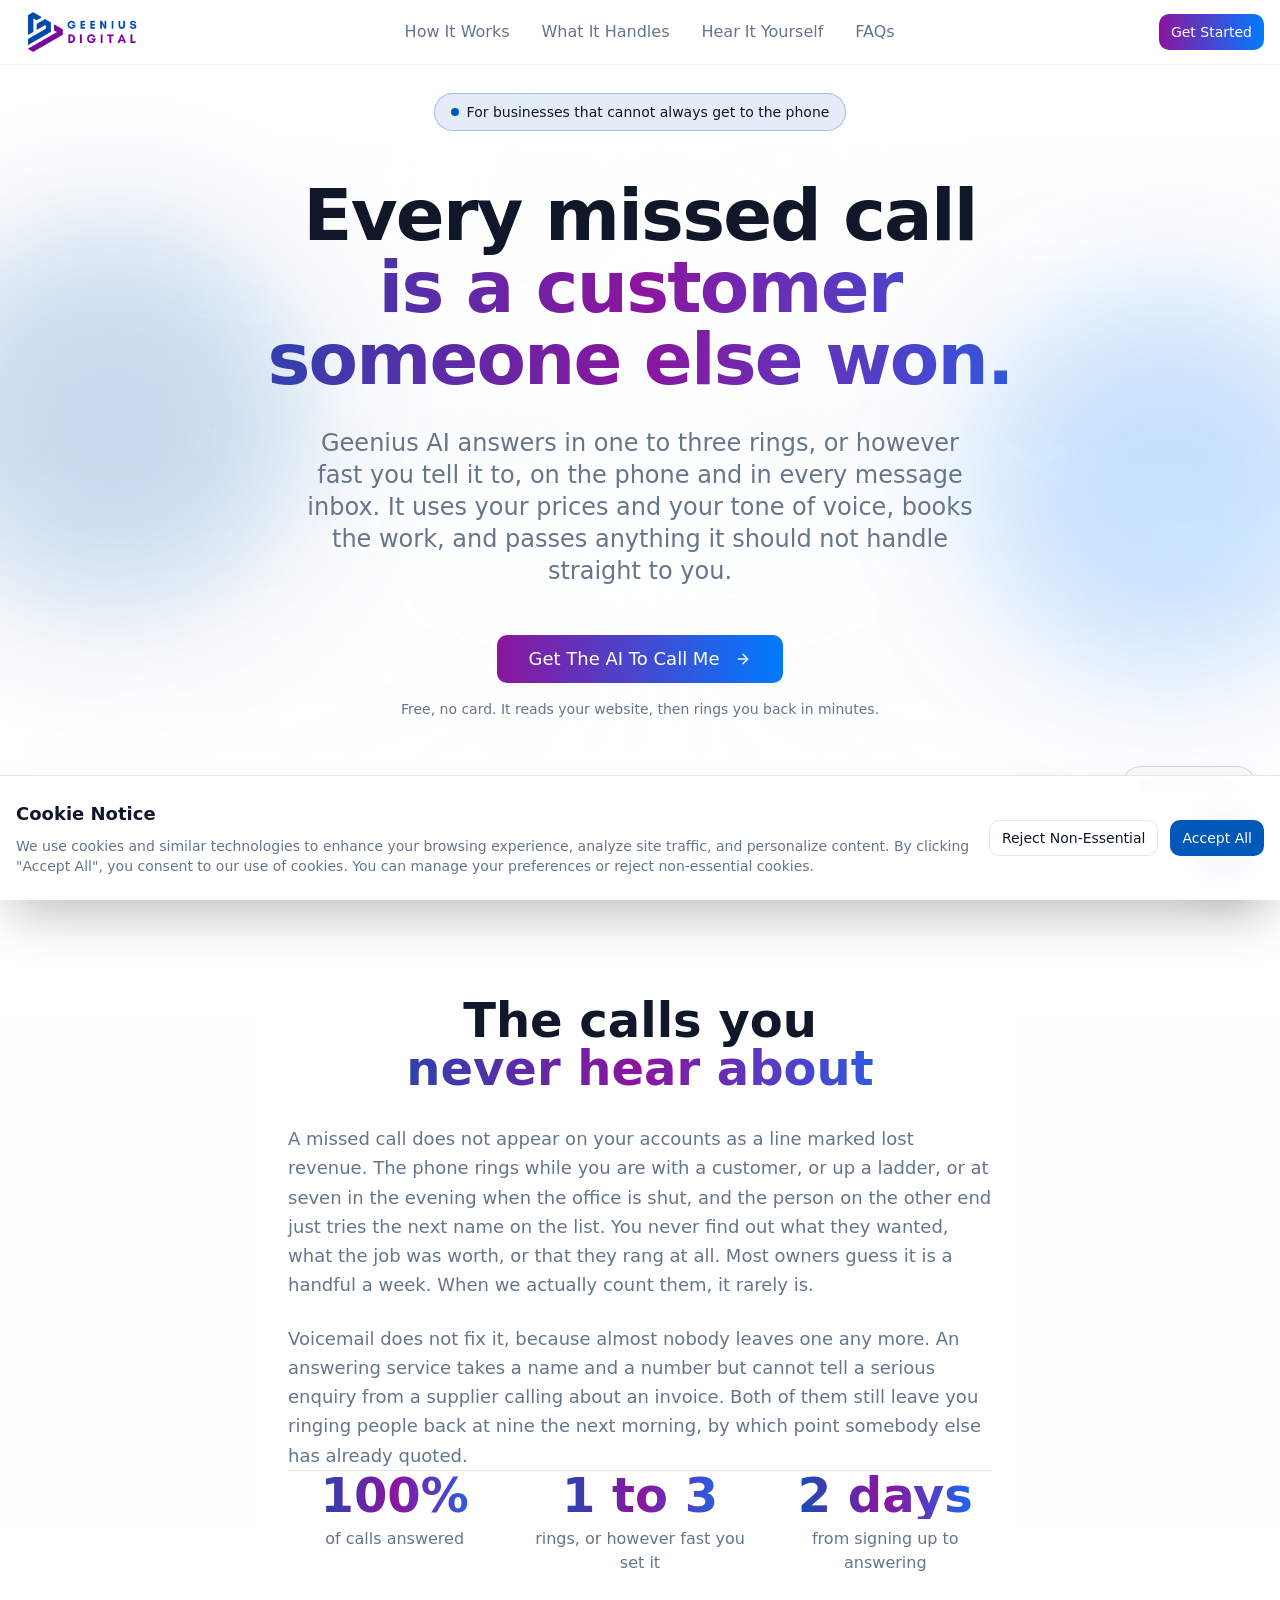
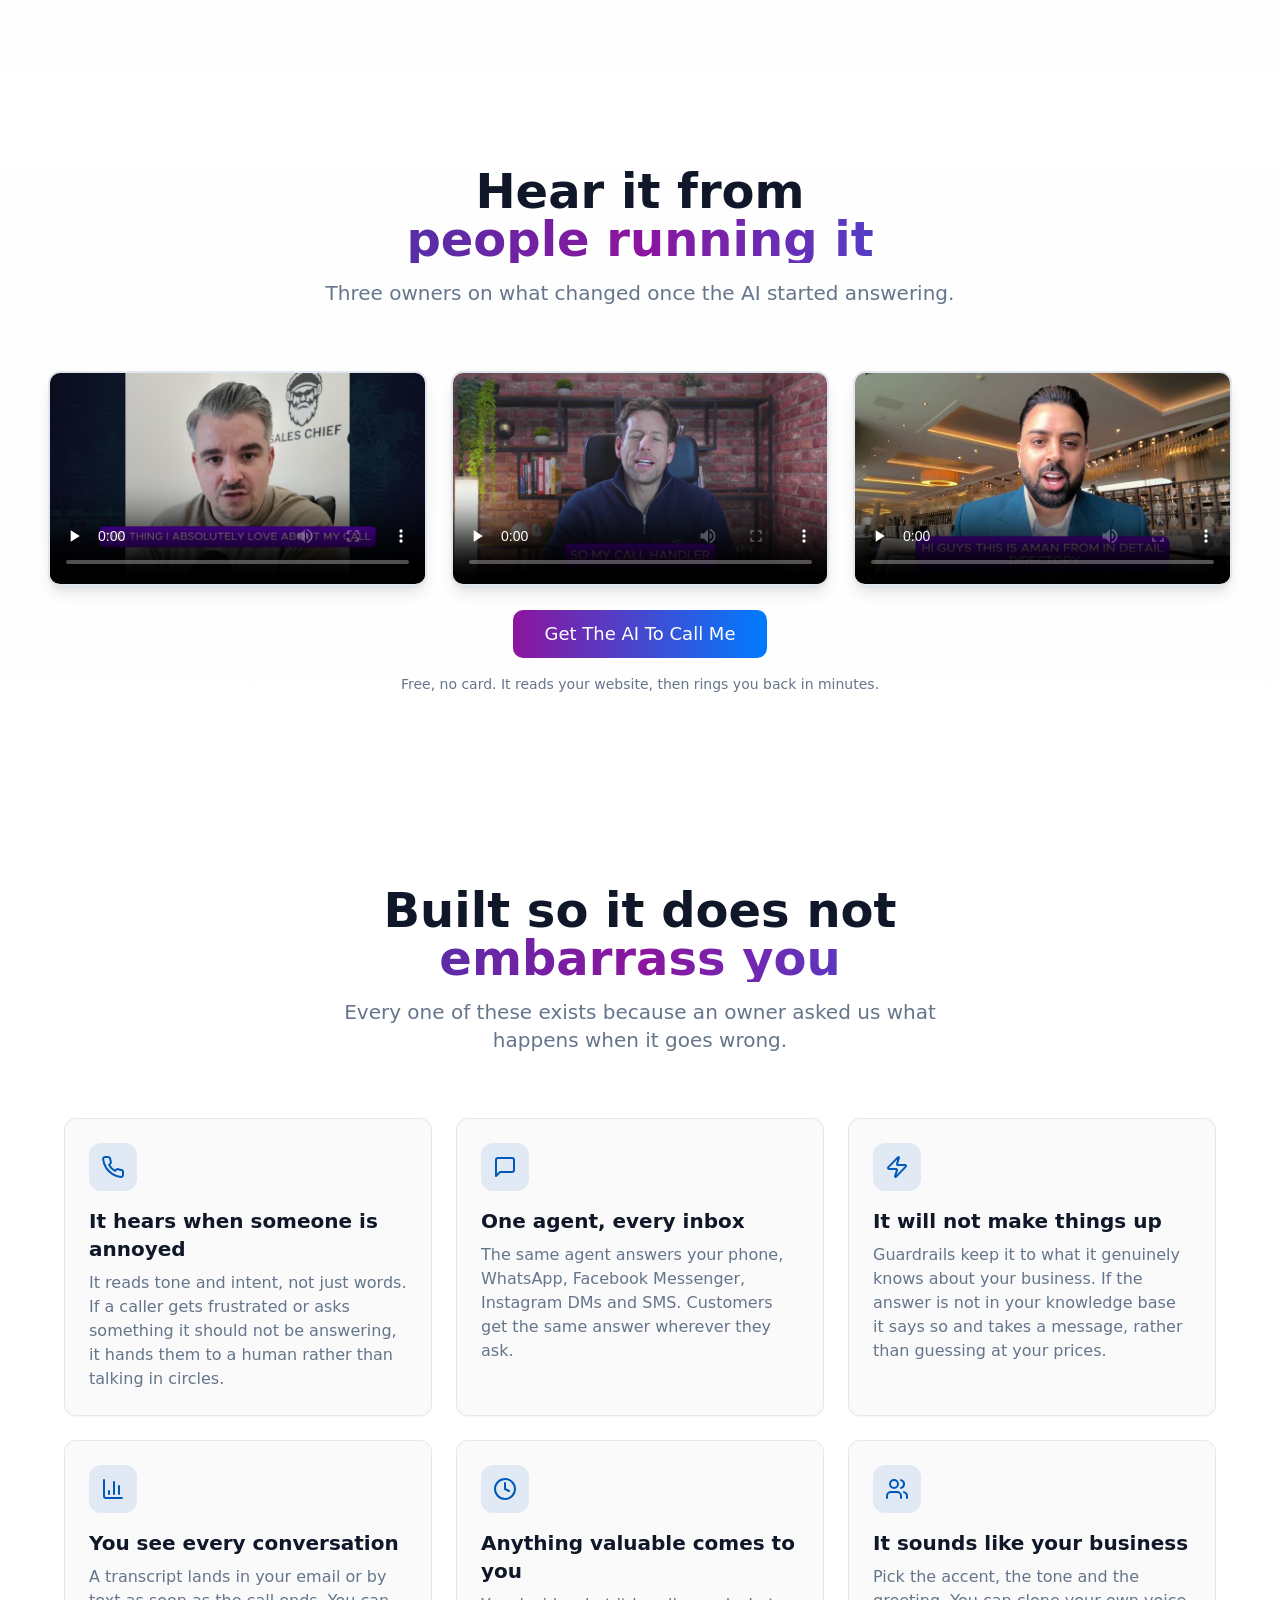
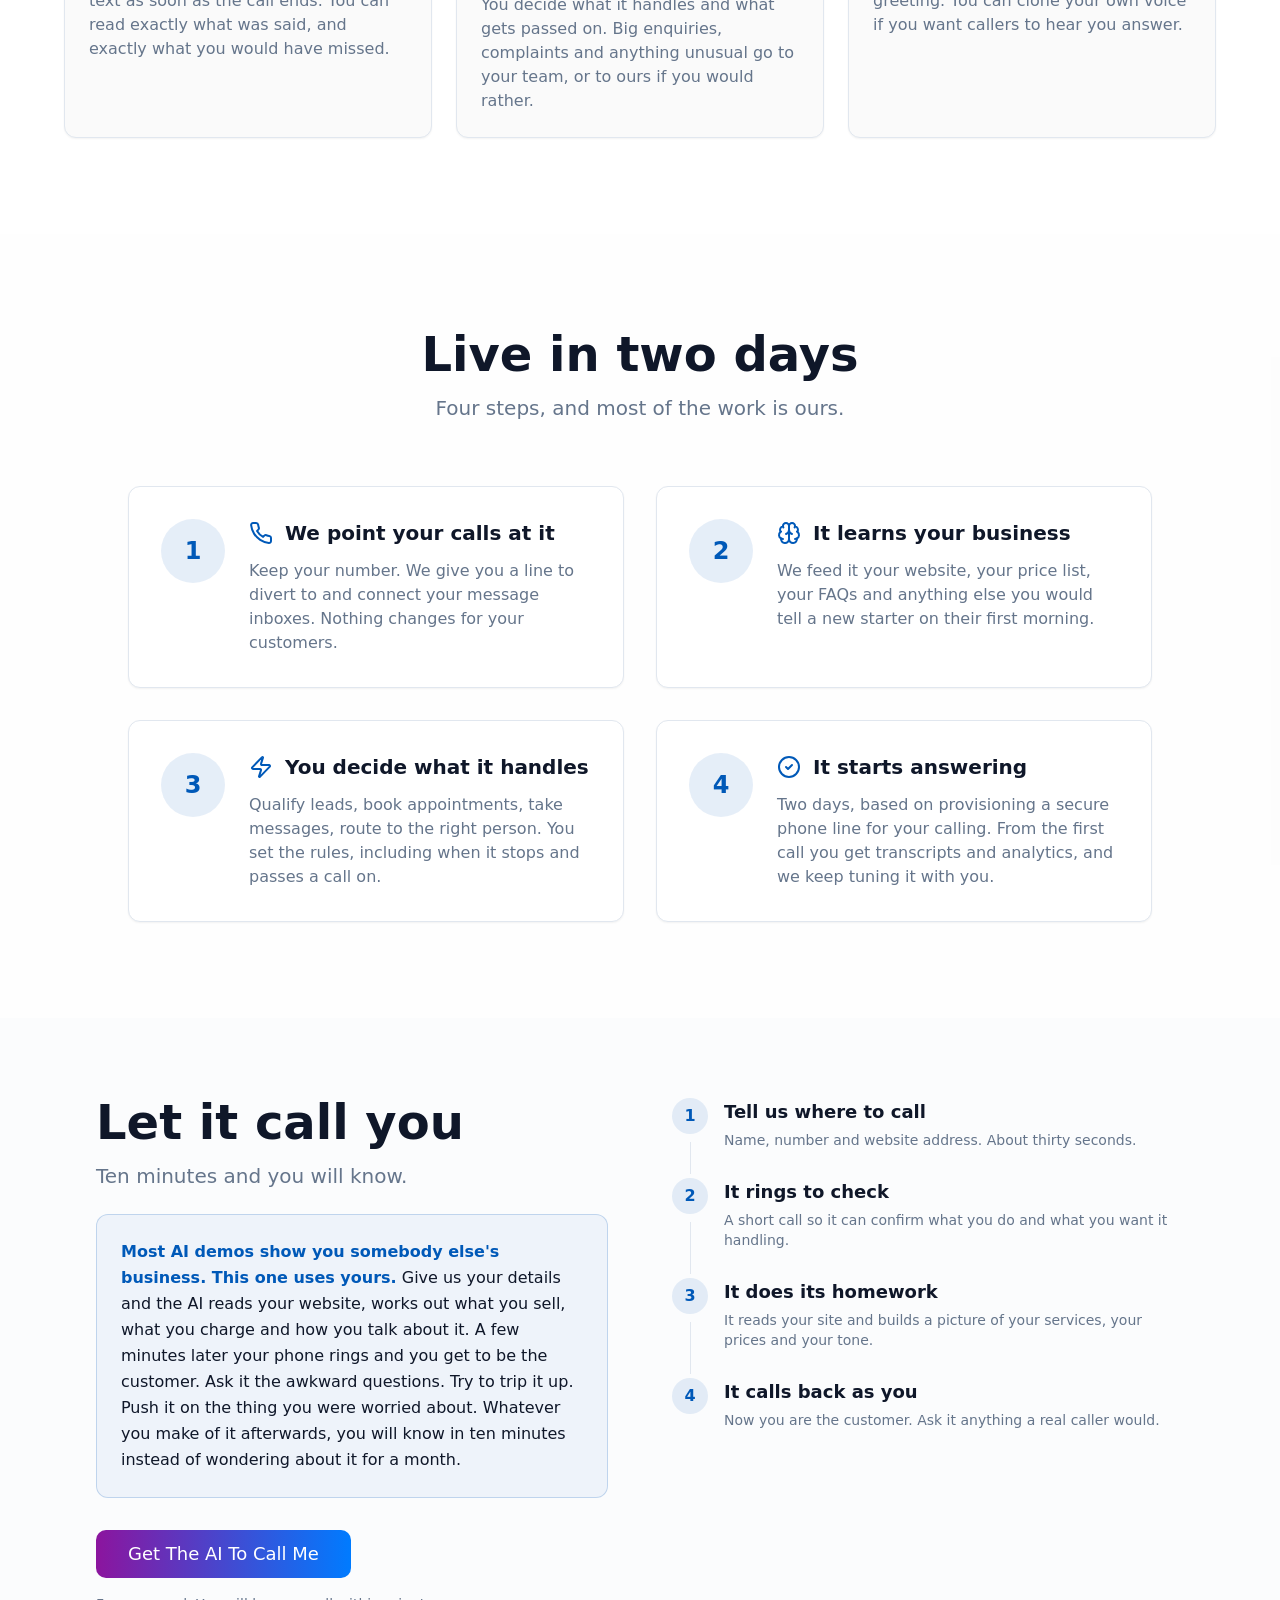
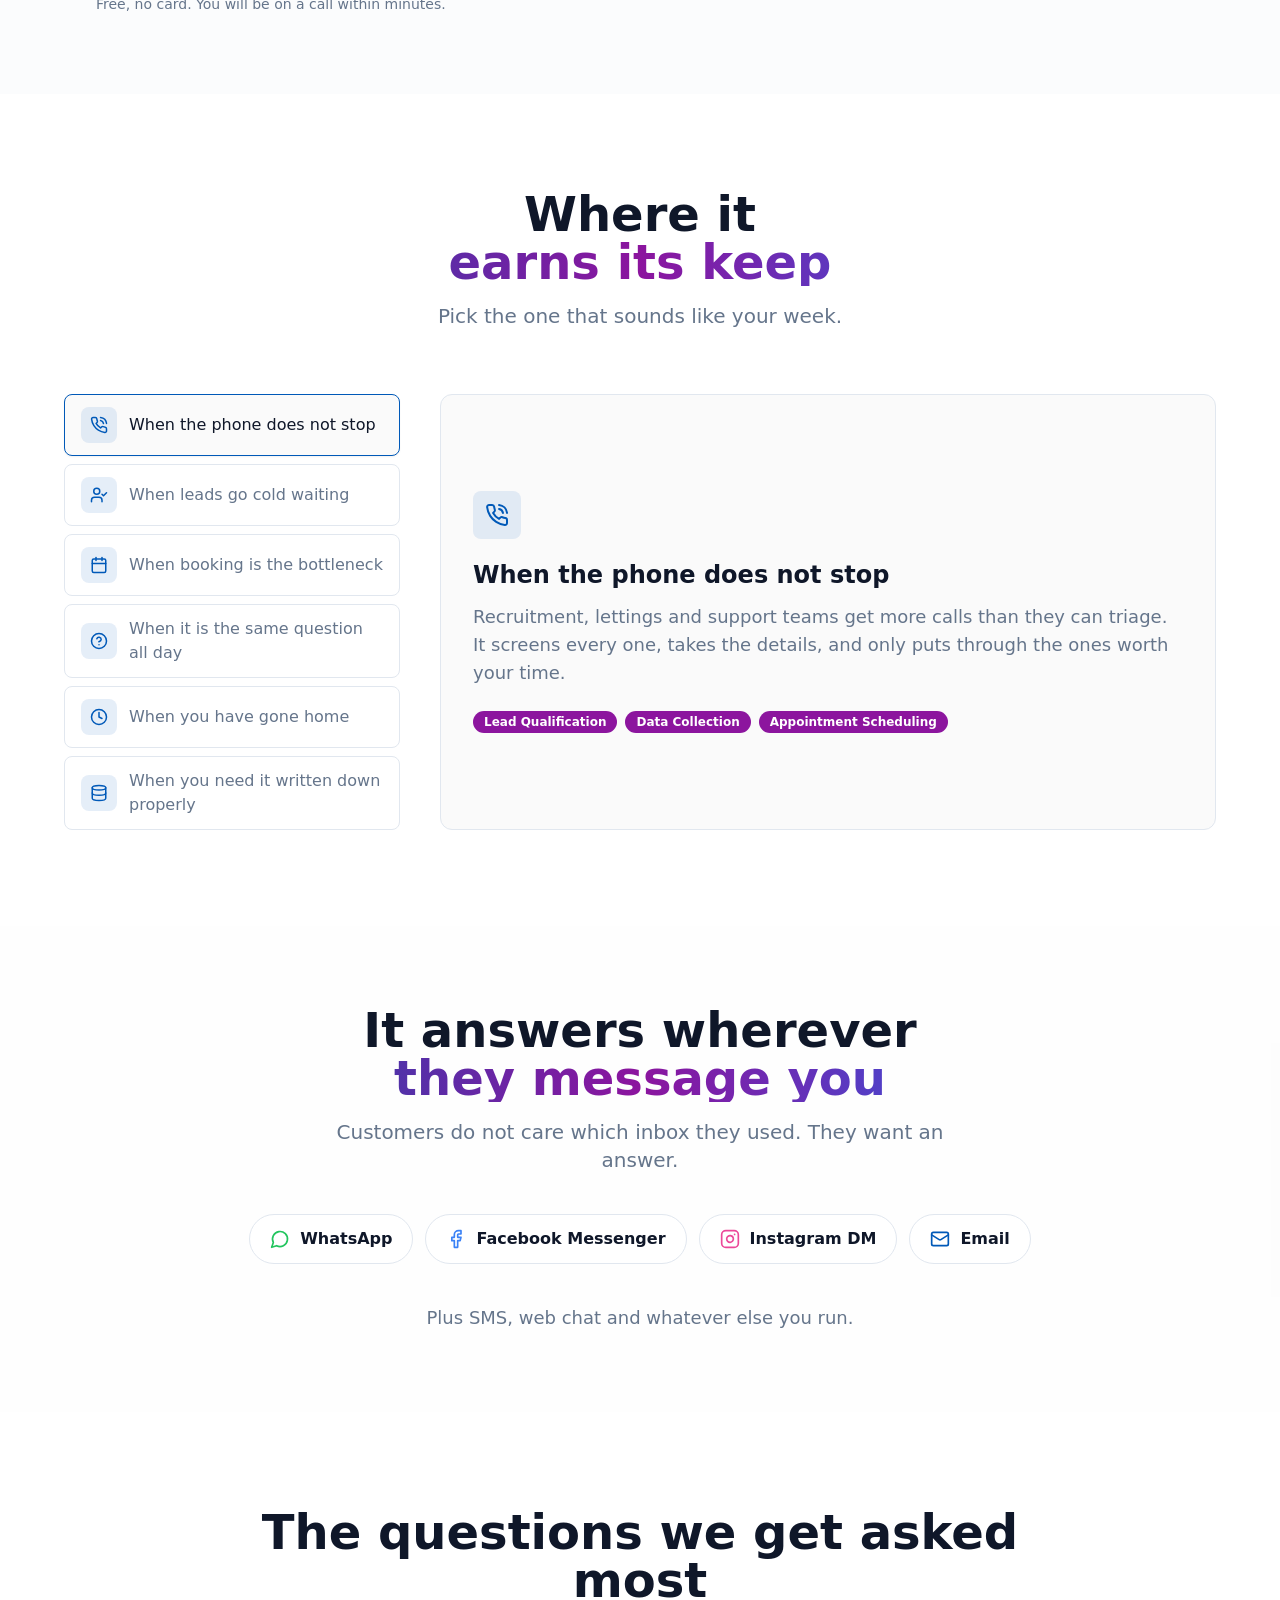
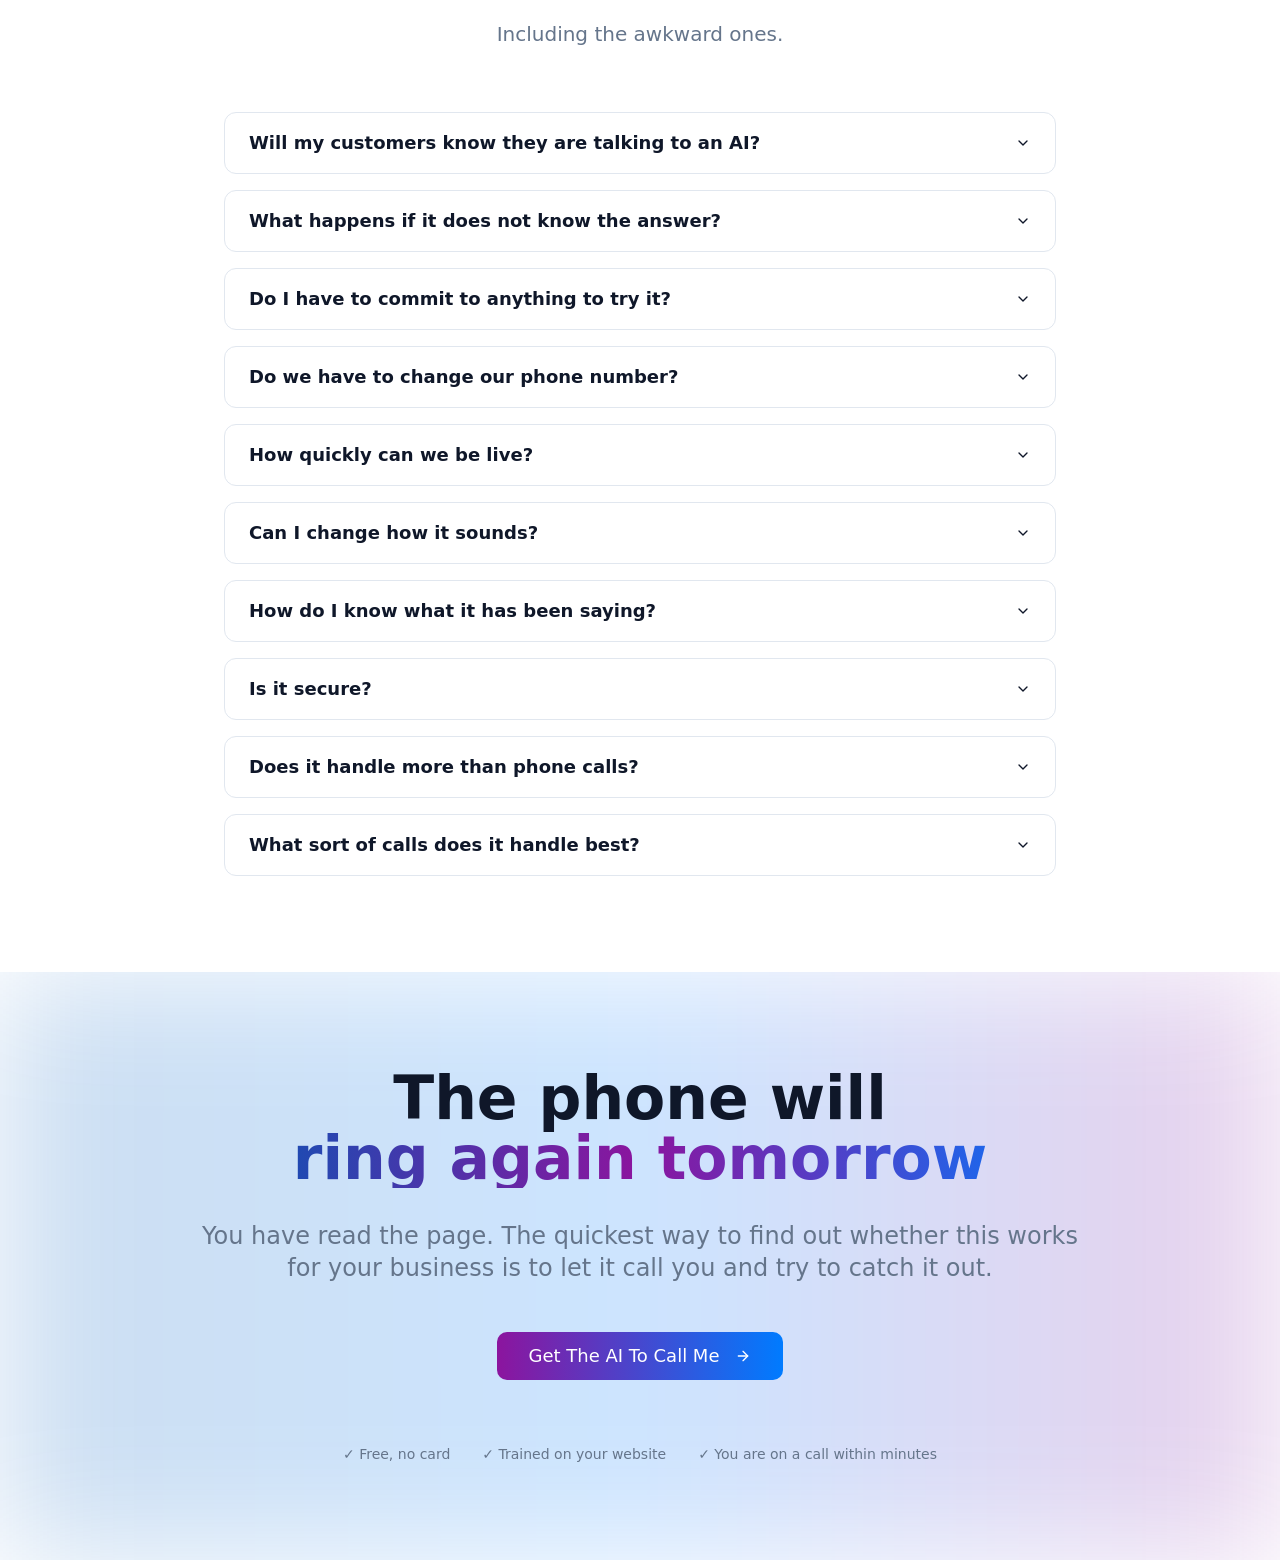
==== commit ec5e9e24: "Add GA4 and gate all tracking behind Consent Mode v2 Adds the GA4 tag for G-D5BD402LVR to all 15 pag" ====
--- a/index.html
+++ b/index.html
@@ -2,6 +2,38 @@
 <html lang="en"><head>
     <meta charset="UTF-8">
     <meta name="viewport" content="width=device-width, initial-scale=1.0">
+
+    <!-- Google tag (gtag.js) -->
+    <script async src="https://www.googletagmanager.com/gtag/js?id=G-D5BD402LVR"></script>
+    <script>
+      window.dataLayer = window.dataLayer || [];
+      function gtag(){dataLayer.push(arguments);}
+
+      // Consent Mode v2. Nothing is stored until the visitor accepts.
+      gtag('consent', 'default', {
+        ad_storage: 'denied',
+        ad_user_data: 'denied',
+        ad_personalization: 'denied',
+        analytics_storage: 'denied',
+        functionality_storage: 'granted',
+        security_storage: 'granted',
+        wait_for_update: 500
+      });
+      try {
+        if (localStorage.getItem('cookie-consent') === 'accepted') {
+          gtag('consent', 'update', {
+            ad_storage: 'granted',
+            ad_user_data: 'granted',
+            ad_personalization: 'granted',
+            analytics_storage: 'granted'
+          });
+        }
+      } catch (e) {}
+
+      gtag('js', new Date());
+
+      gtag('config', 'G-D5BD402LVR');
+    </script>
     <title>Geenius AI - AI Voice Agent for Calls &amp; Messaging | 24/7 Automation</title>
     <meta name="description" content="Missed calls go to your competitors. Geenius AI answers in one to three rings, on the phone and in every message inbox. Live in two days. Free demo call.">
     <meta name="author" content="Geenius AI">
@@ -55,16 +87,24 @@
     </script>
     <!-- Meta Pixel Code -->
     <script>
-    !function(f,b,e,v,n,t,s)
-    {if(f.fbq)return;n=f.fbq=function(){n.callMethod?
-    n.callMethod.apply(n,arguments):n.queue.push(arguments)};
-    if(!f._fbq)f._fbq=n;n.push=n;n.loaded=!0;n.version='2.0';
-    n.queue=[];t=b.createElement(e);t.async=!0;
-    t.src=v;s=b.getElementsByTagName(e)[0];
-    s.parentNode.insertBefore(t,s)}(window, document,'script',
-    'https://connect.facebook.net/en_US/fbevents.js');
-    fbq('init', '1123335949846125');
-    fbq('track', 'PageView');
+    // Held until the visitor accepts cookies. assets/site.js calls this on Accept.
+    window.gxLoadPixel = function () {
+      if (window.__gxPixelLoaded) return;
+      window.__gxPixelLoaded = true;
+      !function(f,b,e,v,n,t,s)
+      {if(f.fbq)return;n=f.fbq=function(){n.callMethod?
+      n.callMethod.apply(n,arguments):n.queue.push(arguments)};
+      if(!f._fbq)f._fbq=n;n.push=n;n.loaded=!0;n.version='2.0';
+      n.queue=[];t=b.createElement(e);t.async=!0;
+      t.src=v;s=b.getElementsByTagName(e)[0];
+      s.parentNode.insertBefore(t,s)}(window, document,'script',
+      'https://connect.facebook.net/en_US/fbevents.js');
+      fbq('init', '1123335949846125');
+      fbq('track', 'PageView');
+    };
+    try {
+      if (localStorage.getItem('cookie-consent') === 'accepted') window.gxLoadPixel();
+    } catch (e) {}
     </script>
     <!-- End Meta Pixel Code -->
     
@@ -82,7 +122,7 @@
       "name": "Client testimonial: how scalable the AI call handler is",
       "description": "A Geenius AI client on what stood out most to them about running an AI call handler.",
       "thumbnailUrl": "https://www.geeniusdigital.com/assets/poster-testimonial-1.jpg",
-      "uploadDate": "2026-02-23",
+      "uploadDate": "2026-02-23T12:26:09+00:00",
       "duration": "PT26S",
       "contentUrl": "https://assets.cdn.filesafe.space/XatOoiZ1a3R43wuBeqYK/media/699c475e10bc9c8e6a553358.mp4",
       "publisher": {
@@ -98,7 +138,7 @@
       "name": "Client testimonial: running a business with an AI call handler",
       "description": "A Geenius AI client on what changed day to day once the AI started answering their calls.",
       "thumbnailUrl": "https://www.geeniusdigital.com/assets/poster-testimonial-2.jpg",
-      "uploadDate": "2026-02-23",
+      "uploadDate": "2026-02-23T12:21:45+00:00",
       "duration": "PT1M2S",
       "contentUrl": "https://assets.cdn.filesafe.space/XatOoiZ1a3R43wuBeqYK/media/699c4651340118329d85db87.mp4",
       "publisher": {
@@ -114,7 +154,7 @@
       "name": "Client testimonial: Aman, In Detail Directory",
       "description": "Aman from In Detail Directory on using Geenius AI to answer and qualify inbound calls.",
       "thumbnailUrl": "https://www.geeniusdigital.com/assets/poster-testimonial-3.jpg",
-      "uploadDate": "2026-03-10",
+      "uploadDate": "2026-03-10T13:49:15+00:00",
       "duration": "PT57S",
       "contentUrl": "https://assets.cdn.filesafe.space/XatOoiZ1a3R43wuBeqYK/media/69b021547fc07c01f3531b97.mp4",
       "publisher": {
@@ -125,10 +165,6 @@
     </script>
   </head>
   <body style="">
-    <!-- Meta Pixel noscript fallback -->
-    <noscript><img height="1" width="1" style="display:none"
-    src="https://www.facebook.com/tr?id=1123335949846125&ev=PageView&noscript=1"
-    /></noscript>
     <div id="root"><div role="region" aria-label="Notifications (F8)" tabindex="-1" style="pointer-events: none;"></div><section aria-label="Notifications alt+T" tabindex="-1" aria-live="polite" aria-relevant="additions text" aria-atomic="false"></section><div class="min-h-screen bg-background"><nav class="fixed top-0 left-0 right-0 z-50 border-b border-border/40 bg-background/80 backdrop-blur-md" aria-label="Main navigation"><div class="container mx-auto px-4"><div class="flex items-center justify-between h-16"><a href="index.html" class="flex items-center gap-2" aria-label="Geenius AI Home"><picture><source srcset="assets/geenius-logo.webp" type="image/webp"><img src="assets/geenius-logo.png" alt="Geenius AI Logo" class="h-10 w-auto" width="384" height="132" loading="eager"></picture></a><div class="hidden md:flex items-center gap-8" role="navigation"><a href="#how-it-works" class="text-muted-foreground hover:text-foreground transition-colors">How It Works</a><a href="#use-cases" class="text-muted-foreground hover:text-foreground transition-colors">What It Handles</a><a href="#demo" class="text-muted-foreground hover:text-foreground transition-colors">Hear It Yourself</a><a href="#faq" class="text-muted-foreground hover:text-foreground transition-colors">FAQs</a></div><div class="flex items-center gap-4"><button class="inline-flex items-center justify-center gap-2 whitespace-nowrap text-sm font-medium ring-offset-background transition-colors focus-visible:outline-none focus-visible:ring-2 focus-visible:ring-ring focus-visible:ring-offset-2 disabled:pointer-events-none disabled:opacity-50 [&amp;_svg]:pointer-events-none [&amp;_svg]:size-4 [&amp;_svg]:shrink-0 bg-primary hover:bg-primary/90 h-9 rounded-md px-3 bg-gradient-to-r from-secondary to-accent hover:opacity-90 text-white" data-gx="open-popup">Get Started</button></div></div></div></nav><section class="relative min-h-screen flex items-center justify-center overflow-hidden"><div class="absolute inset-0 z-0"><picture><source srcset="assets/hero-bg.webp" type="image/webp"><img src="assets/hero-bg.jpg" alt="AI-powered voice technology background" class="w-full h-full object-cover opacity-30" width="1920" height="1080" loading="eager" fetchpriority="high"></picture><div class="absolute inset-0 bg-gradient-to-b from-background via-background/95 to-background"></div></div><div class="absolute top-1/4 -left-20 w-96 h-96 bg-primary/20 rounded-full blur-3xl animate-pulse"></div><div class="absolute bottom-1/4 -right-20 w-96 h-96 bg-accent/20 rounded-full blur-3xl animate-pulse delay-1000"></div><div class="container relative z-10 px-4 py-20"><div class="max-w-6xl mx-auto text-center space-y-8"><div class="inline-flex items-center gap-2 px-4 py-2 rounded-full border border-primary/30 bg-primary/10 backdrop-blur-sm mb-4"><div class="w-2 h-2 bg-primary rounded-full animate-pulse"></div><span class="text-sm font-medium text-foreground">For businesses that cannot always get to the phone</span></div><h1 class="text-5xl md:text-7xl font-bold tracking-tight gx-h1-balance"><span class="block">Every missed call </span><span class="block text-transparent bg-clip-text bg-gradient-to-r from-primary via-secondary to-accent">is a customer someone else won.</span></h1><p class="text-xl md:text-2xl text-muted-foreground max-w-2xl mx-auto">Geenius AI answers in one to three rings, or however fast you tell it to, on the phone and in every message inbox. It uses your prices and your tone of voice, books the work, and passes anything it should not handle straight to you.</p><div class="flex flex-col items-center gap-4 pt-4"><button class="inline-flex items-center justify-center gap-2 whitespace-nowrap font-medium ring-offset-background transition-colors focus-visible:outline-none focus-visible:ring-2 focus-visible:ring-ring focus-visible:ring-offset-2 disabled:pointer-events-none disabled:opacity-50 [&amp;_svg]:pointer-events-none [&amp;_svg]:size-4 [&amp;_svg]:shrink-0 bg-primary hover:bg-primary/90 h-11 rounded-md text-lg px-8 py-6 bg-gradient-to-r from-secondary to-accent hover:opacity-90 text-white group" data-gx="open-popup">Get The AI To Call Me<svg xmlns="http://www.w3.org/2000/svg" width="24" height="24" viewBox="0 0 24 24" fill="none" stroke="currentColor" stroke-width="2" stroke-linecap="round" stroke-linejoin="round" class="lucide lucide-arrow-right ml-2 h-5 w-5 group-hover:translate-x-1 transition-transform"><path d="M5 12h14"></path><path d="m12 5 7 7-7 7"></path></svg></button><p class="text-sm text-muted-foreground">Free, no card. It reads your website, then rings you back in minutes.</p></div><div class="flex flex-wrap gap-6 justify-center pt-8"><div class="flex items-center gap-2 text-muted-foreground"><svg xmlns="http://www.w3.org/2000/svg" width="24" height="24" viewBox="0 0 24 24" fill="none" stroke="currentColor" stroke-width="2" stroke-linecap="round" stroke-linejoin="round" class="lucide lucide-phone h-5 w-5 text-primary"><path d="M22 16.92v3a2 2 0 0 1-2.18 2 19.79 19.79 0 0 1-8.63-3.07 19.5 19.5 0 0 1-6-6 19.79 19.79 0 0 1-3.07-8.67A2 2 0 0 1 4.11 2h3a2 2 0 0 1 2 1.72 12.84 12.84 0 0 0 .7 2.81 2 2 0 0 1-.45 2.11L8.09 9.91a16 16 0 0 0 6 6l1.27-1.27a2 2 0 0 1 2.11-.45 12.84 12.84 0 0 0 2.81.7A2 2 0 0 1 22 16.92z"></path></svg><span>Answers your phone</span></div><div class="flex items-center gap-2 text-muted-foreground"><svg xmlns="http://www.w3.org/2000/svg" width="24" height="24" viewBox="0 0 24 24" fill="none" stroke="currentColor" stroke-width="2" stroke-linecap="round" stroke-linejoin="round" class="lucide lucide-message-circle h-5 w-5 text-accent"><path d="M7.9 20A9 9 0 1 0 4 16.1L2 22Z"></path></svg><span>Answers WhatsApp, Messenger, Instagram and SMS</span></div></div></div></div></section><section id="the-problem" class="py-24 px-4 bg-card/30" aria-labelledby="problem-heading"><div class="container mx-auto max-w-3xl"><h2 id="problem-heading" class="text-4xl md:text-5xl font-bold mb-8 text-center">The calls you<span class="block bg-gradient-to-r from-primary via-secondary to-accent bg-clip-text text-transparent">never hear about</span></h2><div class="space-y-6 text-lg text-muted-foreground leading-relaxed"><p>A missed call does not appear on your accounts as a line marked lost revenue. The phone rings while you are with a customer, or up a ladder, or at seven in the evening when the office is shut, and the person on the other end just tries the next name on the list. You never find out what they wanted, what the job was worth, or that they rang at all. Most owners guess it is a handful a week. When we actually count them, it rarely is.</p><p>Voicemail does not fix it, because almost nobody leaves one any more. An answering service takes a name and a number but cannot tell a serious enquiry from a supplier calling about an invoice. Both of them still leave you ringing people back at nine the next morning, by which point somebody else has already quoted.</p></div><div class="grid sm:grid-cols-3 gap-8 mt-14 pt-12 border-t border-border"><div class="text-center"><p class="text-4xl md:text-5xl font-bold bg-gradient-to-r from-primary via-secondary to-accent bg-clip-text text-transparent">100%</p><p class="text-base text-muted-foreground mt-2">of calls answered</p></div><div class="text-center"><p class="text-4xl md:text-5xl font-bold bg-gradient-to-r from-primary via-secondary to-accent bg-clip-text text-transparent">1 to 3</p><p class="text-base text-muted-foreground mt-2">rings, or however fast you set it</p></div><div class="text-center"><p class="text-4xl md:text-5xl font-bold bg-gradient-to-r from-primary via-secondary to-accent bg-clip-text text-transparent">2 days</p><p class="text-base text-muted-foreground mt-2">from signing up to answering</p></div></div></div></section><section class="py-24 px-4 relative overflow-hidden"><div class="absolute inset-0 bg-gradient-to-b from-background via-card/30 to-background"></div><div class="container mx-auto relative z-10"><div class="text-center mb-16 space-y-4"><h2 class="text-4xl md:text-5xl font-bold">Hear it from<span class="block bg-gradient-to-r from-primary via-secondary to-accent bg-clip-text text-transparent">people running it</span></h2><p class="text-xl text-muted-foreground max-w-2xl mx-auto">Three owners on what changed once the AI started answering.</p></div><div class="text-center space-y-6"><div class="grid md:grid-cols-3 gap-6 mb-4"><div class="rounded-xl border-2 border-border bg-card overflow-hidden shadow-lg"><video class="w-full h-auto block aspect-video bg-muted" controls="" playsinline="" preload="none" src="https://assets.cdn.filesafe.space/XatOoiZ1a3R43wuBeqYK/media/699c475e10bc9c8e6a553358.mp4" data-gx="video" poster="assets/poster-testimonial-1.jpg">Your browser does not support the video tag.</video></div><div class="rounded-xl border-2 border-border bg-card overflow-hidden shadow-lg"><video class="w-full h-auto block aspect-video bg-muted" controls="" playsinline="" preload="none" src="https://assets.cdn.filesafe.space/XatOoiZ1a3R43wuBeqYK/media/699c4651340118329d85db87.mp4" data-gx="video" poster="assets/poster-testimonial-2.jpg">Your browser does not support the video tag.</video></div><div class="rounded-xl border-2 border-border bg-card overflow-hidden shadow-lg"><video class="w-full h-auto block aspect-video bg-muted" controls="" playsinline="" preload="none" src="https://assets.cdn.filesafe.space/XatOoiZ1a3R43wuBeqYK/media/69b021547fc07c01f3531b97.mp4" data-gx="video" poster="assets/poster-testimonial-3.jpg">Your browser does not support the video tag.</video></div></div><div><button class="inline-flex items-center justify-center gap-2 whitespace-nowrap font-medium ring-offset-background transition-colors focus-visible:outline-none focus-visible:ring-2 focus-visible:ring-ring focus-visible:ring-offset-2 disabled:pointer-events-none disabled:opacity-50 [&amp;_svg]:pointer-events-none [&amp;_svg]:size-4 [&amp;_svg]:shrink-0 bg-primary hover:bg-primary/90 h-11 rounded-md text-lg px-8 py-6 bg-gradient-to-r from-secondary to-accent hover:opacity-90 text-white" data-gx="open-popup">Get The AI To Call Me</button><p class="text-sm text-muted-foreground mt-4">Free, no card. It reads your website, then rings you back in minutes.</p></div></div></div></section><section id="features" class="py-24 px-4 relative" aria-labelledby="features-heading"><div class="container mx-auto"><div class="text-center mb-16 space-y-4"><h2 id="features-heading" class="text-4xl md:text-5xl font-bold">Built so it does not<span class="block bg-gradient-to-r from-primary via-secondary to-accent bg-clip-text text-transparent">embarrass you</span></h2><p class="text-xl text-muted-foreground max-w-2xl mx-auto">Every one of these exists because an owner asked us what happens when it goes wrong.</p></div><div class="grid md:grid-cols-2 lg:grid-cols-3 gap-6 max-w-6xl mx-auto"><div class="rounded-lg border text-card-foreground shadow-sm p-6 bg-card border-border hover:border-primary/50 transition-all duration-300 hover:shadow-lg hover:shadow-primary/20 group"><div class="w-12 h-12 rounded-lg bg-primary/10 flex items-center justify-center mb-4 group-hover:bg-primary/20 transition-colors"><svg xmlns="http://www.w3.org/2000/svg" width="24" height="24" viewBox="0 0 24 24" fill="none" stroke="currentColor" stroke-width="2" stroke-linecap="round" stroke-linejoin="round" class="lucide lucide-phone h-6 w-6 text-primary"><path d="M22 16.92v3a2 2 0 0 1-2.18 2 19.79 19.79 0 0 1-8.63-3.07 19.5 19.5 0 0 1-6-6 19.79 19.79 0 0 1-3.07-8.67A2 2 0 0 1 4.11 2h3a2 2 0 0 1 2 1.72 12.84 12.84 0 0 0 .7 2.81 2 2 0 0 1-.45 2.11L8.09 9.91a16 16 0 0 0 6 6l1.27-1.27a2 2 0 0 1 2.11-.45 12.84 12.84 0 0 0 2.81.7A2 2 0 0 1 22 16.92z"></path></svg></div><h3 class="text-xl font-semibold mb-2">It hears when someone is annoyed</h3><p class="text-muted-foreground">It reads tone and intent, not just words. If a caller gets frustrated or asks something it should not be answering, it hands them to a human rather than talking in circles.</p></div><div class="rounded-lg border text-card-foreground shadow-sm p-6 bg-card border-border hover:border-primary/50 transition-all duration-300 hover:shadow-lg hover:shadow-primary/20 group"><div class="w-12 h-12 rounded-lg bg-primary/10 flex items-center justify-center mb-4 group-hover:bg-primary/20 transition-colors"><svg xmlns="http://www.w3.org/2000/svg" width="24" height="24" viewBox="0 0 24 24" fill="none" stroke="currentColor" stroke-width="2" stroke-linecap="round" stroke-linejoin="round" class="lucide lucide-message-square h-6 w-6 text-primary"><path d="M21 15a2 2 0 0 1-2 2H7l-4 4V5a2 2 0 0 1 2-2h14a2 2 0 0 1 2 2z"></path></svg></div><h3 class="text-xl font-semibold mb-2">One agent, every inbox</h3><p class="text-muted-foreground">The same agent answers your phone, WhatsApp, Facebook Messenger, Instagram DMs and SMS. Customers get the same answer wherever they ask.</p></div><div class="rounded-lg border text-card-foreground shadow-sm p-6 bg-card border-border hover:border-primary/50 transition-all duration-300 hover:shadow-lg hover:shadow-primary/20 group"><div class="w-12 h-12 rounded-lg bg-primary/10 flex items-center justify-center mb-4 group-hover:bg-primary/20 transition-colors"><svg xmlns="http://www.w3.org/2000/svg" width="24" height="24" viewBox="0 0 24 24" fill="none" stroke="currentColor" stroke-width="2" stroke-linecap="round" stroke-linejoin="round" class="lucide lucide-zap h-6 w-6 text-primary"><path d="M4 14a1 1 0 0 1-.78-1.63l9.9-10.2a.5.5 0 0 1 .86.46l-1.92 6.02A1 1 0 0 0 13 10h7a1 1 0 0 1 .78 1.63l-9.9 10.2a.5.5 0 0 1-.86-.46l1.92-6.02A1 1 0 0 0 11 14z"></path></svg></div><h3 class="text-xl font-semibold mb-2">It will not make things up</h3><p class="text-muted-foreground">Guardrails keep it to what it genuinely knows about your business. If the answer is not in your knowledge base it says so and takes a message, rather than guessing at your prices.</p></div><div class="rounded-lg border text-card-foreground shadow-sm p-6 bg-card border-border hover:border-primary/50 transition-all duration-300 hover:shadow-lg hover:shadow-primary/20 group"><div class="w-12 h-12 rounded-lg bg-primary/10 flex items-center justify-center mb-4 group-hover:bg-primary/20 transition-colors"><svg xmlns="http://www.w3.org/2000/svg" width="24" height="24" viewBox="0 0 24 24" fill="none" stroke="currentColor" stroke-width="2" stroke-linecap="round" stroke-linejoin="round" class="lucide lucide-chart-column h-6 w-6 text-primary"><path d="M3 3v16a2 2 0 0 0 2 2h16"></path><path d="M18 17V9"></path><path d="M13 17V5"></path><path d="M8 17v-3"></path></svg></div><h3 class="text-xl font-semibold mb-2">You see every conversation</h3><p class="text-muted-foreground">A transcript lands in your email or by text as soon as the call ends. You can read exactly what was said, and exactly what you would have missed.</p></div><div class="rounded-lg border text-card-foreground shadow-sm p-6 bg-card border-border hover:border-primary/50 transition-all duration-300 hover:shadow-lg hover:shadow-primary/20 group"><div class="w-12 h-12 rounded-lg bg-primary/10 flex items-center justify-center mb-4 group-hover:bg-primary/20 transition-colors"><svg xmlns="http://www.w3.org/2000/svg" width="24" height="24" viewBox="0 0 24 24" fill="none" stroke="currentColor" stroke-width="2" stroke-linecap="round" stroke-linejoin="round" class="lucide lucide-clock h-6 w-6 text-primary"><circle cx="12" cy="12" r="10"></circle><polyline points="12 6 12 12 16 14"></polyline></svg></div><h3 class="text-xl font-semibold mb-2">Anything valuable comes to you</h3><p class="text-muted-foreground">You decide what it handles and what gets passed on. Big enquiries, complaints and anything unusual go to your team, or to ours if you would rather.</p></div><div class="rounded-lg border text-card-foreground shadow-sm p-6 bg-card border-border hover:border-primary/50 transition-all duration-300 hover:shadow-lg hover:shadow-primary/20 group"><div class="w-12 h-12 rounded-lg bg-primary/10 flex items-center justify-center mb-4 group-hover:bg-primary/20 transition-colors"><svg xmlns="http://www.w3.org/2000/svg" width="24" height="24" viewBox="0 0 24 24" fill="none" stroke="currentColor" stroke-width="2" stroke-linecap="round" stroke-linejoin="round" class="lucide lucide-users h-6 w-6 text-primary"><path d="M16 21v-2a4 4 0 0 0-4-4H6a4 4 0 0 0-4 4v2"></path><circle cx="9" cy="7" r="4"></circle><path d="M22 21v-2a4 4 0 0 0-3-3.87"></path><path d="M16 3.13a4 4 0 0 1 0 7.75"></path></svg></div><h3 class="text-xl font-semibold mb-2">It sounds like your business</h3><p class="text-muted-foreground">Pick the accent, the tone and the greeting. You can clone your own voice if you want callers to hear you answer.</p></div></div></div></section><section id="how-it-works" class="py-24 px-4 bg-card/30" aria-labelledby="how-it-works-heading"><div class="container mx-auto"><div class="text-center mb-16 space-y-4"><h2 id="how-it-works-heading" class="text-4xl md:text-5xl font-bold">Live in two days</h2><p class="text-xl text-muted-foreground max-w-2xl mx-auto">Four steps, and most of the work is ours.</p></div><div class="max-w-5xl mx-auto"><div class="grid md:grid-cols-2 gap-8"><div class="rounded-lg border text-card-foreground shadow-sm relative p-8 bg-background border-border hover:border-primary/50 transition-all duration-300"><div class="flex items-start gap-6"><div class="flex-shrink-0"><div class="w-16 h-16 rounded-full bg-primary/10 flex items-center justify-center text-2xl font-bold text-primary">1</div></div><div class="flex-1"><div class="flex items-center gap-3 mb-3"><svg xmlns="http://www.w3.org/2000/svg" width="24" height="24" viewBox="0 0 24 24" fill="none" stroke="currentColor" stroke-width="2" stroke-linecap="round" stroke-linejoin="round" class="lucide lucide-phone h-6 w-6 text-primary"><path d="M22 16.92v3a2 2 0 0 1-2.18 2 19.79 19.79 0 0 1-8.63-3.07 19.5 19.5 0 0 1-6-6 19.79 19.79 0 0 1-3.07-8.67A2 2 0 0 1 4.11 2h3a2 2 0 0 1 2 1.72 12.84 12.84 0 0 0 .7 2.81 2 2 0 0 1-.45 2.11L8.09 9.91a16 16 0 0 0 6 6l1.27-1.27a2 2 0 0 1 2.11-.45 12.84 12.84 0 0 0 2.81.7A2 2 0 0 1 22 16.92z"></path></svg><h3 class="text-xl font-semibold">We point your calls at it</h3></div><p class="text-muted-foreground">Keep your number. We give you a line to divert to and connect your message inboxes. Nothing changes for your customers.</p></div></div></div><div class="rounded-lg border text-card-foreground shadow-sm relative p-8 bg-background border-border hover:border-primary/50 transition-all duration-300"><div class="flex items-start gap-6"><div class="flex-shrink-0"><div class="w-16 h-16 rounded-full bg-primary/10 flex items-center justify-center text-2xl font-bold text-primary">2</div></div><div class="flex-1"><div class="flex items-center gap-3 mb-3"><svg xmlns="http://www.w3.org/2000/svg" width="24" height="24" viewBox="0 0 24 24" fill="none" stroke="currentColor" stroke-width="2" stroke-linecap="round" stroke-linejoin="round" class="lucide lucide-brain h-6 w-6 text-primary"><path d="M12 5a3 3 0 1 0-5.997.125 4 4 0 0 0-2.526 5.77 4 4 0 0 0 .556 6.588A4 4 0 1 0 12 18Z"></path><path d="M12 5a3 3 0 1 1 5.997.125 4 4 0 0 1 2.526 5.77 4 4 0 0 1-.556 6.588A4 4 0 1 1 12 18Z"></path><path d="M15 13a4.5 4.5 0 0 1-3-4 4.5 4.5 0 0 1-3 4"></path><path d="M17.599 6.5a3 3 0 0 0 .399-1.375"></path><path d="M6.003 5.125A3 3 0 0 0 6.401 6.5"></path><path d="M3.477 10.896a4 4 0 0 1 .585-.396"></path><path d="M19.938 10.5a4 4 0 0 1 .585.396"></path><path d="M6 18a4 4 0 0 1-1.967-.516"></path><path d="M19.967 17.484A4 4 0 0 1 18 18"></path></svg><h3 class="text-xl font-semibold">It learns your business</h3></div><p class="text-muted-foreground">We feed it your website, your price list, your FAQs and anything else you would tell a new starter on their first morning.</p></div></div></div><div class="rounded-lg border text-card-foreground shadow-sm relative p-8 bg-background border-border hover:border-primary/50 transition-all duration-300"><div class="flex items-start gap-6"><div class="flex-shrink-0"><div class="w-16 h-16 rounded-full bg-primary/10 flex items-center justify-center text-2xl font-bold text-primary">3</div></div><div class="flex-1"><div class="flex items-center gap-3 mb-3"><svg xmlns="http://www.w3.org/2000/svg" width="24" height="24" viewBox="0 0 24 24" fill="none" stroke="currentColor" stroke-width="2" stroke-linecap="round" stroke-linejoin="round" class="lucide lucide-zap h-6 w-6 text-primary"><path d="M4 14a1 1 0 0 1-.78-1.63l9.9-10.2a.5.5 0 0 1 .86.46l-1.92 6.02A1 1 0 0 0 13 10h7a1 1 0 0 1 .78 1.63l-9.9 10.2a.5.5 0 0 1-.86-.46l1.92-6.02A1 1 0 0 0 11 14z"></path></svg><h3 class="text-xl font-semibold">You decide what it handles</h3></div><p class="text-muted-foreground">Qualify leads, book appointments, take messages, route to the right person. You set the rules, including when it stops and passes a call on.</p></div></div></div><div class="rounded-lg border text-card-foreground shadow-sm relative p-8 bg-background border-border hover:border-primary/50 transition-all duration-300"><div class="flex items-start gap-6"><div class="flex-shrink-0"><div class="w-16 h-16 rounded-full bg-primary/10 flex items-center justify-center text-2xl font-bold text-primary">4</div></div><div class="flex-1"><div class="flex items-center gap-3 mb-3"><svg xmlns="http://www.w3.org/2000/svg" width="24" height="24" viewBox="0 0 24 24" fill="none" stroke="currentColor" stroke-width="2" stroke-linecap="round" stroke-linejoin="round" class="lucide lucide-circle-check h-6 w-6 text-primary"><circle cx="12" cy="12" r="10"></circle><path d="m9 12 2 2 4-4"></path></svg><h3 class="text-xl font-semibold">It starts answering</h3></div><p class="text-muted-foreground">Two days, based on provisioning a secure phone line for your calling. From the first call you get transcripts and analytics, and we keep tuning it with you.</p></div></div></div></div></div></div></section><section id="demo" class="py-20 px-4 bg-muted/30" aria-labelledby="demo-heading"><div class="container mx-auto max-w-6xl"><div class="gx-split"><div><h2 id="demo-heading" class="text-4xl md:text-5xl font-bold mb-4">Let it call you</h2><p class="text-xl text-muted-foreground mb-6">Ten minutes and you will know.</p><div class="bg-primary/5 border border-primary/20 rounded-lg p-6 mb-8"><p class="text-base text-foreground leading-relaxed"><strong class="text-primary">Most AI demos show you somebody else's business. This one uses yours.</strong> Give us your details and the AI reads your website, works out what you sell, what you charge and how you talk about it. A few minutes later your phone rings and you get to be the customer. Ask it the awkward questions. Try to trip it up. Push it on the thing you were worried about. Whatever you make of it afterwards, you will know in ten minutes instead of wondering about it for a month.</p></div><button class="inline-flex items-center justify-center gap-2 whitespace-nowrap font-medium ring-offset-background transition-colors focus-visible:outline-none focus-visible:ring-2 focus-visible:ring-ring focus-visible:ring-offset-2 disabled:pointer-events-none disabled:opacity-50 [&amp;_svg]:pointer-events-none [&amp;_svg]:size-4 [&amp;_svg]:shrink-0 bg-primary hover:bg-primary/90 h-11 rounded-md text-lg px-8 py-6 bg-gradient-to-r from-secondary to-accent hover:opacity-90 text-white" data-gx="open-popup">Get The AI To Call Me</button><p class="text-sm text-muted-foreground mt-4">Free, no card. You will be on a call within minutes.</p></div><ol class="gx-steps"><li class="gx-step"><span class="gx-step-num">1</span><div><h3 class="text-lg font-semibold mb-1">Tell us where to call</h3><p class="text-sm text-muted-foreground">Name, number and website address. About thirty seconds.</p></div></li><li class="gx-step"><span class="gx-step-num">2</span><div><h3 class="text-lg font-semibold mb-1">It rings to check</h3><p class="text-sm text-muted-foreground">A short call so it can confirm what you do and what you want it handling.</p></div></li><li class="gx-step"><span class="gx-step-num">3</span><div><h3 class="text-lg font-semibold mb-1">It does its homework</h3><p class="text-sm text-muted-foreground">It reads your site and builds a picture of your services, your prices and your tone.</p></div></li><li class="gx-step"><span class="gx-step-num">4</span><div><h3 class="text-lg font-semibold mb-1">It calls back as you</h3><p class="text-sm text-muted-foreground">Now you are the customer. Ask it anything a real caller would.</p></div></li></ol></div></div></section><section id="use-cases" class="py-24 px-4 relative" aria-labelledby="use-cases-heading"><div class="container mx-auto"><div class="text-center mb-16 space-y-4"><h2 id="use-cases-heading" class="text-4xl md:text-5xl font-bold">Where it<span class="block bg-gradient-to-r from-primary via-secondary to-accent bg-clip-text text-transparent">earns its keep</span></h2><p class="text-xl text-muted-foreground max-w-2xl mx-auto">Pick the one that sounds like your week.</p></div><div class="gx-uc"><div class="gx-uc-list" role="tablist" aria-label="Situations"><button type="button" role="tab" id="uc-t1" aria-controls="uc-p1" aria-selected="true" tabindex="0" data-gx="usecase-tab" class="gx-uc-tab"><span class="gx-uc-ico"><svg xmlns="http://www.w3.org/2000/svg" width="24" height="24" viewBox="0 0 24 24" fill="none" stroke="currentColor" stroke-width="2" stroke-linecap="round" stroke-linejoin="round" class="lucide lucide-phone-call text-primary"><path d="M22 16.92v3a2 2 0 0 1-2.18 2 19.79 19.79 0 0 1-8.63-3.07 19.5 19.5 0 0 1-6-6 19.79 19.79 0 0 1-3.07-8.67A2 2 0 0 1 4.11 2h3a2 2 0 0 1 2 1.72 12.84 12.84 0 0 0 .7 2.81 2 2 0 0 1-.45 2.11L8.09 9.91a16 16 0 0 0 6 6l1.27-1.27a2 2 0 0 1 2.11-.45 12.84 12.84 0 0 0 2.81.7A2 2 0 0 1 22 16.92z"></path><path d="M14.05 2a9 9 0 0 1 8 7.94"></path><path d="M14.05 6A5 5 0 0 1 18 10"></path></svg></span><span class="gx-uc-label">When the phone does not stop</span></button><button type="button" role="tab" id="uc-t2" aria-controls="uc-p2" aria-selected="false" tabindex="-1" data-gx="usecase-tab" class="gx-uc-tab"><span class="gx-uc-ico"><svg xmlns="http://www.w3.org/2000/svg" width="24" height="24" viewBox="0 0 24 24" fill="none" stroke="currentColor" stroke-width="2" stroke-linecap="round" stroke-linejoin="round" class="lucide lucide-user-check text-primary"><path d="M16 21v-2a4 4 0 0 0-4-4H6a4 4 0 0 0-4 4v2"></path><circle cx="9" cy="7" r="4"></circle><polyline points="16 11 18 13 22 9"></polyline></svg></span><span class="gx-uc-label">When leads go cold waiting</span></button><button type="button" role="tab" id="uc-t3" aria-controls="uc-p3" aria-selected="false" tabindex="-1" data-gx="usecase-tab" class="gx-uc-tab"><span class="gx-uc-ico"><svg xmlns="http://www.w3.org/2000/svg" width="24" height="24" viewBox="0 0 24 24" fill="none" stroke="currentColor" stroke-width="2" stroke-linecap="round" stroke-linejoin="round" class="lucide lucide-calendar text-primary"><path d="M8 2v4"></path><path d="M16 2v4"></path><rect width="18" height="18" x="3" y="4" rx="2"></rect><path d="M3 10h18"></path></svg></span><span class="gx-uc-label">When booking is the bottleneck</span></button><button type="button" role="tab" id="uc-t4" aria-controls="uc-p4" aria-selected="false" tabindex="-1" data-gx="usecase-tab" class="gx-uc-tab"><span class="gx-uc-ico"><svg xmlns="http://www.w3.org/2000/svg" width="24" height="24" viewBox="0 0 24 24" fill="none" stroke="currentColor" stroke-width="2" stroke-linecap="round" stroke-linejoin="round" class="lucide lucide-circle-help text-primary"><circle cx="12" cy="12" r="10"></circle><path d="M9.09 9a3 3 0 0 1 5.83 1c0 2-3 3-3 3"></path><path d="M12 17h.01"></path></svg></span><span class="gx-uc-label">When it is the same question all day</span></button><button type="button" role="tab" id="uc-t5" aria-controls="uc-p5" aria-selected="false" tabindex="-1" data-gx="usecase-tab" class="gx-uc-tab"><span class="gx-uc-ico"><svg xmlns="http://www.w3.org/2000/svg" width="24" height="24" viewBox="0 0 24 24" fill="none" stroke="currentColor" stroke-width="2" stroke-linecap="round" stroke-linejoin="round" class="lucide lucide-clock text-primary"><circle cx="12" cy="12" r="10"></circle><polyline points="12 6 12 12 16 14"></polyline></svg></span><span class="gx-uc-label">When you have gone home</span></button><button type="button" role="tab" id="uc-t6" aria-controls="uc-p6" aria-selected="false" tabindex="-1" data-gx="usecase-tab" class="gx-uc-tab"><span class="gx-uc-ico"><svg xmlns="http://www.w3.org/2000/svg" width="24" height="24" viewBox="0 0 24 24" fill="none" stroke="currentColor" stroke-width="2" stroke-linecap="round" stroke-linejoin="round" class="lucide lucide-database text-primary"><ellipse cx="12" cy="5" rx="9" ry="3"></ellipse><path d="M3 5V19A9 3 0 0 0 21 19V5"></path><path d="M3 12A9 3 0 0 0 21 12"></path></svg></span><span class="gx-uc-label">When you need it written down properly</span></button></div><div class="gx-uc-panels"><div role="tabpanel" id="uc-p1" aria-labelledby="uc-t1" class="gx-uc-panel"><div class="gx-uc-ico gx-uc-ico-lg"><svg xmlns="http://www.w3.org/2000/svg" width="24" height="24" viewBox="0 0 24 24" fill="none" stroke="currentColor" stroke-width="2" stroke-linecap="round" stroke-linejoin="round" class="lucide lucide-phone-call text-primary"><path d="M22 16.92v3a2 2 0 0 1-2.18 2 19.79 19.79 0 0 1-8.63-3.07 19.5 19.5 0 0 1-6-6 19.79 19.79 0 0 1-3.07-8.67A2 2 0 0 1 4.11 2h3a2 2 0 0 1 2 1.72 12.84 12.84 0 0 0 .7 2.81 2 2 0 0 1-.45 2.11L8.09 9.91a16 16 0 0 0 6 6l1.27-1.27a2 2 0 0 1 2.11-.45 12.84 12.84 0 0 0 2.81.7A2 2 0 0 1 22 16.92z"></path><path d="M14.05 2a9 9 0 0 1 8 7.94"></path><path d="M14.05 6A5 5 0 0 1 18 10"></path></svg></div><h3 class="text-2xl font-semibold mb-3">When the phone does not stop</h3><p class="text-muted-foreground text-lg mb-6">Recruitment, lettings and support teams get more calls than they can triage. It screens every one, takes the details, and only puts through the ones worth your time.</p><div class="flex flex-wrap gap-2"><div class="inline-flex items-center rounded-full border px-2.5 py-0.5 font-semibold transition-colors focus:outline-none focus:ring-2 focus:ring-ring focus:ring-offset-2 border-transparent bg-secondary text-secondary-foreground hover:bg-secondary/80 text-xs">Lead Qualification</div><div class="inline-flex items-center rounded-full border px-2.5 py-0.5 font-semibold transition-colors focus:outline-none focus:ring-2 focus:ring-ring focus:ring-offset-2 border-transparent bg-secondary text-secondary-foreground hover:bg-secondary/80 text-xs">Data Collection</div><div class="inline-flex items-center rounded-full border px-2.5 py-0.5 font-semibold transition-colors focus:outline-none focus:ring-2 focus:ring-ring focus:ring-offset-2 border-transparent bg-secondary text-secondary-foreground hover:bg-secondary/80 text-xs">Appointment Scheduling</div></div></div><div role="tabpanel" id="uc-p2" aria-labelledby="uc-t2" class="gx-uc-panel" hidden><div class="gx-uc-ico gx-uc-ico-lg"><svg xmlns="http://www.w3.org/2000/svg" width="24" height="24" viewBox="0 0 24 24" fill="none" stroke="currentColor" stroke-width="2" stroke-linecap="round" stroke-linejoin="round" class="lucide lucide-user-check text-primary"><path d="M16 21v-2a4 4 0 0 0-4-4H6a4 4 0 0 0-4 4v2"></path><circle cx="9" cy="7" r="4"></circle><polyline points="16 11 18 13 22 9"></polyline></svg></div><h3 class="text-2xl font-semibold mb-3">When leads go cold waiting</h3><p class="text-muted-foreground text-lg mb-6">It answers or calls straight back, qualifies against your criteria, and gets the good ones booked in before they have rung anybody else.</p><div class="flex flex-wrap gap-2"><div class="inline-flex items-center rounded-full border px-2.5 py-0.5 font-semibold transition-colors focus:outline-none focus:ring-2 focus:ring-ring focus:ring-offset-2 border-transparent bg-secondary text-secondary-foreground hover:bg-secondary/80 text-xs">Call Routing</div><div class="inline-flex items-center rounded-full border px-2.5 py-0.5 font-semibold transition-colors focus:outline-none focus:ring-2 focus:ring-ring focus:ring-offset-2 border-transparent bg-secondary text-secondary-foreground hover:bg-secondary/80 text-xs">Lead Qualification</div><div class="inline-flex items-center rounded-full border px-2.5 py-0.5 font-semibold transition-colors focus:outline-none focus:ring-2 focus:ring-ring focus:ring-offset-2 border-transparent bg-secondary text-secondary-foreground hover:bg-secondary/80 text-xs">Data Collection</div></div></div><div role="tabpanel" id="uc-p3" aria-labelledby="uc-t3" class="gx-uc-panel" hidden><div class="gx-uc-ico gx-uc-ico-lg"><svg xmlns="http://www.w3.org/2000/svg" width="24" height="24" viewBox="0 0 24 24" fill="none" stroke="currentColor" stroke-width="2" stroke-linecap="round" stroke-linejoin="round" class="lucide lucide-calendar text-primary"><path d="M8 2v4"></path><path d="M16 2v4"></path><rect width="18" height="18" x="3" y="4" rx="2"></rect><path d="M3 10h18"></path></svg></div><h3 class="text-2xl font-semibold mb-3">When booking is the bottleneck</h3><p class="text-muted-foreground text-lg mb-6">It checks your calendar, offers real slots, confirms on the call, and reminds them the day before so they turn up.</p><div class="flex flex-wrap gap-2"><div class="inline-flex items-center rounded-full border px-2.5 py-0.5 font-semibold transition-colors focus:outline-none focus:ring-2 focus:ring-ring focus:ring-offset-2 border-transparent bg-secondary text-secondary-foreground hover:bg-secondary/80 text-xs">Appointment Scheduling</div><div class="inline-flex items-center rounded-full border px-2.5 py-0.5 font-semibold transition-colors focus:outline-none focus:ring-2 focus:ring-ring focus:ring-offset-2 border-transparent bg-secondary text-secondary-foreground hover:bg-secondary/80 text-xs">FAQ Handling</div></div></div><div role="tabpanel" id="uc-p4" aria-labelledby="uc-t4" class="gx-uc-panel" hidden><div class="gx-uc-ico gx-uc-ico-lg"><svg xmlns="http://www.w3.org/2000/svg" width="24" height="24" viewBox="0 0 24 24" fill="none" stroke="currentColor" stroke-width="2" stroke-linecap="round" stroke-linejoin="round" class="lucide lucide-circle-help text-primary"><circle cx="12" cy="12" r="10"></circle><path d="M9.09 9a3 3 0 0 1 5.83 1c0 2-3 3-3 3"></path><path d="M12 17h.01"></path></svg></div><h3 class="text-2xl font-semibold mb-3">When it is the same question all day</h3><p class="text-muted-foreground text-lg mb-6">Opening hours, parking, do you cover my postcode, how much roughly. It answers in seconds so nobody on your team has to stop what they are doing.</p><div class="flex flex-wrap gap-2"><div class="inline-flex items-center rounded-full border px-2.5 py-0.5 font-semibold transition-colors focus:outline-none focus:ring-2 focus:ring-ring focus:ring-offset-2 border-transparent bg-secondary text-secondary-foreground hover:bg-secondary/80 text-xs">FAQ Handling</div><div class="inline-flex items-center rounded-full border px-2.5 py-0.5 font-semibold transition-colors focus:outline-none focus:ring-2 focus:ring-ring focus:ring-offset-2 border-transparent bg-secondary text-secondary-foreground hover:bg-secondary/80 text-xs">Call Routing</div></div></div><div role="tabpanel" id="uc-p5" aria-labelledby="uc-t5" class="gx-uc-panel" hidden><div class="gx-uc-ico gx-uc-ico-lg"><svg xmlns="http://www.w3.org/2000/svg" width="24" height="24" viewBox="0 0 24 24" fill="none" stroke="currentColor" stroke-width="2" stroke-linecap="round" stroke-linejoin="round" class="lucide lucide-clock text-primary"><circle cx="12" cy="12" r="10"></circle><polyline points="12 6 12 12 16 14"></polyline></svg></div><h3 class="text-2xl font-semibold mb-3">When you have gone home</h3><p class="text-muted-foreground text-lg mb-6">Voicemail loses people. It picks up at nine in the evening, deals with what it can, flags anything urgent, and has the details waiting for you in the morning.</p><div class="flex flex-wrap gap-2"><div class="inline-flex items-center rounded-full border px-2.5 py-0.5 font-semibold transition-colors focus:outline-none focus:ring-2 focus:ring-ring focus:ring-offset-2 border-transparent bg-secondary text-secondary-foreground hover:bg-secondary/80 text-xs">Appointment Scheduling</div><div class="inline-flex items-center rounded-full border px-2.5 py-0.5 font-semibold transition-colors focus:outline-none focus:ring-2 focus:ring-ring focus:ring-offset-2 border-transparent bg-secondary text-secondary-foreground hover:bg-secondary/80 text-xs">Lead Qualification</div><div class="inline-flex items-center rounded-full border px-2.5 py-0.5 font-semibold transition-colors focus:outline-none focus:ring-2 focus:ring-ring focus:ring-offset-2 border-transparent bg-secondary text-secondary-foreground hover:bg-secondary/80 text-xs">Call Routing</div></div></div><div role="tabpanel" id="uc-p6" aria-labelledby="uc-t6" class="gx-uc-panel" hidden><div class="gx-uc-ico gx-uc-ico-lg"><svg xmlns="http://www.w3.org/2000/svg" width="24" height="24" viewBox="0 0 24 24" fill="none" stroke="currentColor" stroke-width="2" stroke-linecap="round" stroke-linejoin="round" class="lucide lucide-database text-primary"><ellipse cx="12" cy="5" rx="9" ry="3"></ellipse><path d="M3 5V19A9 3 0 0 0 21 19V5"></path><path d="M3 12A9 3 0 0 0 21 12"></path></svg></div><h3 class="text-2xl font-semibold mb-3">When you need it written down properly</h3><p class="text-muted-foreground text-lg mb-6">Every call captured the same way. Name, number, reason for calling, what was promised. Nothing lost in somebody's notepad.</p><div class="flex flex-wrap gap-2"><div class="inline-flex items-center rounded-full border px-2.5 py-0.5 font-semibold transition-colors focus:outline-none focus:ring-2 focus:ring-ring focus:ring-offset-2 border-transparent bg-secondary text-secondary-foreground hover:bg-secondary/80 text-xs">Data Collection</div><div class="inline-flex items-center rounded-full border px-2.5 py-0.5 font-semibold transition-colors focus:outline-none focus:ring-2 focus:ring-ring focus:ring-offset-2 border-transparent bg-secondary text-secondary-foreground hover:bg-secondary/80 text-xs">FAQ Handling</div><div class="inline-flex items-center rounded-full border px-2.5 py-0.5 font-semibold transition-colors focus:outline-none focus:ring-2 focus:ring-ring focus:ring-offset-2 border-transparent bg-secondary text-secondary-foreground hover:bg-secondary/80 text-xs">Call Routing</div></div></div></div></div></div></section><section id="platforms" class="py-20 px-4 bg-card/30" aria-labelledby="platforms-heading"><div class="container mx-auto"><div class="text-center mb-10 space-y-4"><h2 id="platforms-heading" class="text-4xl md:text-5xl font-bold">It answers wherever<span class="block bg-gradient-to-r from-primary via-secondary to-accent bg-clip-text text-transparent">they message you</span></h2><p class="text-xl text-muted-foreground max-w-2xl mx-auto">Customers do not care which inbox they used. They want an answer.</p></div><div class="gx-plat"><div class="gx-plat-item"><svg xmlns="http://www.w3.org/2000/svg" width="24" height="24" viewBox="0 0 24 24" fill="none" stroke="currentColor" stroke-width="2" stroke-linecap="round" stroke-linejoin="round" class="lucide lucide-message-circle text-green-500"><path d="M7.9 20A9 9 0 1 0 4 16.1L2 22Z"></path></svg><span>WhatsApp</span></div><div class="gx-plat-item"><svg xmlns="http://www.w3.org/2000/svg" width="24" height="24" viewBox="0 0 24 24" fill="none" stroke="currentColor" stroke-width="2" stroke-linecap="round" stroke-linejoin="round" class="lucide lucide-facebook text-blue-500"><path d="M18 2h-3a5 5 0 0 0-5 5v3H7v4h3v8h4v-8h3l1-4h-4V7a1 1 0 0 1 1-1h3z"></path></svg><span>Facebook Messenger</span></div><div class="gx-plat-item"><svg xmlns="http://www.w3.org/2000/svg" width="24" height="24" viewBox="0 0 24 24" fill="none" stroke="currentColor" stroke-width="2" stroke-linecap="round" stroke-linejoin="round" class="lucide lucide-instagram text-pink-500"><rect width="20" height="20" x="2" y="2" rx="5" ry="5"></rect><path d="M16 11.37A4 4 0 1 1 12.63 8 4 4 0 0 1 16 11.37z"></path><line x1="17.5" x2="17.51" y1="6.5" y2="6.5"></line></svg><span>Instagram DM</span></div><div class="gx-plat-item"><svg xmlns="http://www.w3.org/2000/svg" width="24" height="24" viewBox="0 0 24 24" fill="none" stroke="currentColor" stroke-width="2" stroke-linecap="round" stroke-linejoin="round" class="lucide lucide-mail text-primary"><rect width="20" height="16" x="2" y="4" rx="2"></rect><path d="m22 7-8.97 5.7a1.94 1.94 0 0 1-2.06 0L2 7"></path></svg><span>Email</span></div></div><p class="text-lg text-muted-foreground text-center mt-10">Plus SMS, web chat and whatever else you run.</p></div></section><section id="faq" class="py-24 px-4" aria-labelledby="faq-heading"><script type="application/ld+json">{"@context": "https://schema.org", "@type": "FAQPage", "mainEntity": [{"@type": "Question", "name": "Will my customers know they are talking to an AI?", "acceptedAnswer": {"@type": "Answer", "text": "Some will, some will not, and you control how upfront it is. Most of our clients have it introduce itself as their virtual assistant, because callers respond better to a machine that answers straight away than to a voicemail that never gets returned."}}, {"@type": "Question", "name": "What happens if it does not know the answer?", "acceptedAnswer": {"@type": "Answer", "text": "It says so and takes a message, or passes the caller to your team. It is built with guardrails that stop it guessing, so it will never invent a price or promise you something you do not do."}}, {"@type": "Question", "name": "Do I have to commit to anything to try it?", "acceptedAnswer": {"@type": "Answer", "text": "No. The demo call is free, there is nothing to sign, and nobody will chase you afterwards. If you want to take it further we will talk through what it would cost for your setup on a proper call, not on a web page."}}, {"@type": "Question", "name": "Do we have to change our phone number?", "acceptedAnswer": {"@type": "Answer", "text": "No. We give you a number to divert to, free of charge. Your customers carry on ringing the number they already have."}}, {"@type": "Question", "name": "How quickly can we be live?", "acceptedAnswer": {"@type": "Answer", "text": "Two days, based on provisioning a secure phone line for your calling. That covers a short audit, building your knowledge base and setting up your call flows, with a Solutions Architect doing the work alongside you."}}, {"@type": "Question", "name": "Can I change how it sounds?", "acceptedAnswer": {"@type": "Answer", "text": "Yes. Voice, accent, tone, greeting and the rules it follows are all yours to set. You can clone your own voice if you want callers to hear you."}}, {"@type": "Question", "name": "How do I know what it has been saying?", "acceptedAnswer": {"@type": "Answer", "text": "You get a transcript of every call by email or text as it happens, and everything sits in your dashboard so you can see patterns and tighten the answers over time."}}, {"@type": "Question", "name": "Is it secure?", "acceptedAnswer": {"@type": "Answer", "text": "Calls and the platform are encrypted using SRTP, and we are GDPR compliant, so you can tell a caller exactly what happens to their data. If your own compliance team has specific requirements, raise them on the demo call and we will tell you straight whether we meet them."}}, {"@type": "Question", "name": "Does it handle more than phone calls?", "acceptedAnswer": {"@type": "Answer", "text": "Yes. The same agent covers WhatsApp, Facebook Messenger, Instagram DMs and SMS, with one set of answers across all of them."}}, {"@type": "Question", "name": "What sort of calls does it handle best?", "acceptedAnswer": {"@type": "Answer", "text": "Qualifying leads, booking appointments, routing callers, answering the same questions all day, and taking proper details when somebody rings out of hours."}}]}</script><div class="container mx-auto max-w-4xl"><div class="text-center mb-16 space-y-4"><h2 id="faq-heading" class="text-4xl md:text-5xl font-bold">The questions we get asked most</h2><p class="text-xl text-muted-foreground">Including the awkward ones.</p></div><div class="space-y-4" data-orientation="vertical"><div data-state="closed" data-orientation="vertical" class="bg-background border border-border rounded-lg px-6 hover:border-primary/50 transition-colors"><h3 data-orientation="vertical" data-state="closed" class="flex"><button type="button" aria-controls="faq-a1" aria-expanded="false" data-state="closed" data-orientation="vertical" id="faq-q1" class="flex flex-1 items-center justify-between py-4 transition-all hover:underline [&amp;[data-state=open]&gt;svg]:rotate-180 text-left text-lg font-semibold hover:text-primary" data-radix-collection-item="" data-gx="accordion-trigger">Will my customers know they are talking to an AI?<svg xmlns="http://www.w3.org/2000/svg" width="24" height="24" viewBox="0 0 24 24" fill="none" stroke="currentColor" stroke-width="2" stroke-linecap="round" stroke-linejoin="round" class="lucide lucide-chevron-down h-4 w-4 shrink-0 transition-transform duration-200"><path d="m6 9 6 6 6-6"></path></svg></button></h3><div class="overflow-hidden text-sm" data-gx="accordion-content" data-state="closed" id="faq-a1" role="region" aria-labelledby="faq-q1"><div class="gx-acc-inner"><div class="pb-4 pt-0 text-muted-foreground">Some will, some will not, and you control how upfront it is. Most of our clients have it introduce itself as their virtual assistant, because callers respond better to a machine that answers straight away than to a voicemail that never gets returned.</div></div></div></div><div data-state="closed" data-orientation="vertical" class="bg-background border border-border rounded-lg px-6 hover:border-primary/50 transition-colors"><h3 data-orientation="vertical" data-state="closed" class="flex"><button type="button" aria-controls="faq-a2" aria-expanded="false" data-state="closed" data-orientation="vertical" id="faq-q2" class="flex flex-1 items-center justify-between py-4 transition-all hover:underline [&amp;[data-state=open]&gt;svg]:rotate-180 text-left text-lg font-semibold hover:text-primary" data-radix-collection-item="" data-gx="accordion-trigger">What happens if it does not know the answer?<svg xmlns="http://www.w3.org/2000/svg" width="24" height="24" viewBox="0 0 24 24" fill="none" stroke="currentColor" stroke-width="2" stroke-linecap="round" stroke-linejoin="round" class="lucide lucide-chevron-down h-4 w-4 shrink-0 transition-transform duration-200"><path d="m6 9 6 6 6-6"></path></svg></button></h3><div class="overflow-hidden text-sm" data-gx="accordion-content" data-state="closed" id="faq-a2" role="region" aria-labelledby="faq-q2"><div class="gx-acc-inner"><div class="pb-4 pt-0 text-muted-foreground">It says so and takes a message, or passes the caller to your team. It is built with guardrails that stop it guessing, so it will never invent a price or promise you something you do not do.</div></div></div></div><div data-state="closed" data-orientation="vertical" class="bg-background border border-border rounded-lg px-6 hover:border-primary/50 transition-colors"><h3 data-orientation="vertical" data-state="closed" class="flex"><button type="button" aria-controls="faq-a3" aria-expanded="false" data-state="closed" data-orientation="vertical" id="faq-q3" class="flex flex-1 items-center justify-between py-4 transition-all hover:underline [&amp;[data-state=open]&gt;svg]:rotate-180 text-left text-lg font-semibold hover:text-primary" data-radix-collection-item="" data-gx="accordion-trigger">Do I have to commit to anything to try it?<svg xmlns="http://www.w3.org/2000/svg" width="24" height="24" viewBox="0 0 24 24" fill="none" stroke="currentColor" stroke-width="2" stroke-linecap="round" stroke-linejoin="round" class="lucide lucide-chevron-down h-4 w-4 shrink-0 transition-transform duration-200"><path d="m6 9 6 6 6-6"></path></svg></button></h3><div class="overflow-hidden text-sm" data-gx="accordion-content" data-state="closed" id="faq-a3" role="region" aria-labelledby="faq-q3"><div class="gx-acc-inner"><div class="pb-4 pt-0 text-muted-foreground">No. The demo call is free, there is nothing to sign, and nobody will chase you afterwards. If you want to take it further we will talk through what it would cost for your setup on a proper call, not on a web page.</div></div></div></div><div data-state="closed" data-orientation="vertical" class="bg-background border border-border rounded-lg px-6 hover:border-primary/50 transition-colors"><h3 data-orientation="vertical" data-state="closed" class="flex"><button type="button" aria-controls="faq-a4" aria-expanded="false" data-state="closed" data-orientation="vertical" id="faq-q4" class="flex flex-1 items-center justify-between py-4 transition-all hover:underline [&amp;[data-state=open]&gt;svg]:rotate-180 text-left text-lg font-semibold hover:text-primary" data-radix-collection-item="" data-gx="accordion-trigger">Do we have to change our phone number?<svg xmlns="http://www.w3.org/2000/svg" width="24" height="24" viewBox="0 0 24 24" fill="none" stroke="currentColor" stroke-width="2" stroke-linecap="round" stroke-linejoin="round" class="lucide lucide-chevron-down h-4 w-4 shrink-0 transition-transform duration-200"><path d="m6 9 6 6 6-6"></path></svg></button></h3><div class="overflow-hidden text-sm" data-gx="accordion-content" data-state="closed" id="faq-a4" role="region" aria-labelledby="faq-q4"><div class="gx-acc-inner"><div class="pb-4 pt-0 text-muted-foreground">No. We give you a number to divert to, free of charge. Your customers carry on ringing the number they already have.</div></div></div></div><div data-state="closed" data-orientation="vertical" class="bg-background border border-border rounded-lg px-6 hover:border-primary/50 transition-colors"><h3 data-orientation="vertical" data-state="closed" class="flex"><button type="button" aria-controls="faq-a5" aria-expanded="false" data-state="closed" data-orientation="vertical" id="faq-q5" class="flex flex-1 items-center justify-between py-4 transition-all hover:underline [&amp;[data-state=open]&gt;svg]:rotate-180 text-left text-lg font-semibold hover:text-primary" data-radix-collection-item="" data-gx="accordion-trigger">How quickly can we be live?<svg xmlns="http://www.w3.org/2000/svg" width="24" height="24" viewBox="0 0 24 24" fill="none" stroke="currentColor" stroke-width="2" stroke-linecap="round" stroke-linejoin="round" class="lucide lucide-chevron-down h-4 w-4 shrink-0 transition-transform duration-200"><path d="m6 9 6 6 6-6"></path></svg></button></h3><div class="overflow-hidden text-sm" data-gx="accordion-content" data-state="closed" id="faq-a5" role="region" aria-labelledby="faq-q5"><div class="gx-acc-inner"><div class="pb-4 pt-0 text-muted-foreground">Two days, based on provisioning a secure phone line for your calling. That covers a short audit, building your knowledge base and setting up your call flows, with a Solutions Architect doing the work alongside you.</div></div></div></div><div data-state="closed" data-orientation="vertical" class="bg-background border border-border rounded-lg px-6 hover:border-primary/50 transition-colors"><h3 data-orientation="vertical" data-state="closed" class="flex"><button type="button" aria-controls="faq-a6" aria-expanded="false" data-state="closed" data-orientation="vertical" id="faq-q6" class="flex flex-1 items-center justify-between py-4 transition-all hover:underline [&amp;[data-state=open]&gt;svg]:rotate-180 text-left text-lg font-semibold hover:text-primary" data-radix-collection-item="" data-gx="accordion-trigger">Can I change how it sounds?<svg xmlns="http://www.w3.org/2000/svg" width="24" height="24" viewBox="0 0 24 24" fill="none" stroke="currentColor" stroke-width="2" stroke-linecap="round" stroke-linejoin="round" class="lucide lucide-chevron-down h-4 w-4 shrink-0 transition-transform duration-200"><path d="m6 9 6 6 6-6"></path></svg></button></h3><div class="overflow-hidden text-sm" data-gx="accordion-content" data-state="closed" id="faq-a6" role="region" aria-labelledby="faq-q6"><div class="gx-acc-inner"><div class="pb-4 pt-0 text-muted-foreground">Yes. Voice, accent, tone, greeting and the rules it follows are all yours to set. You can clone your own voice if you want callers to hear you.</div></div></div></div><div data-state="closed" data-orientation="vertical" class="bg-background border border-border rounded-lg px-6 hover:border-primary/50 transition-colors"><h3 data-orientation="vertical" data-state="closed" class="flex"><button type="button" aria-controls="faq-a7" aria-expanded="false" data-state="closed" data-orientation="vertical" id="faq-q7" class="flex flex-1 items-center justify-between py-4 transition-all hover:underline [&amp;[data-state=open]&gt;svg]:rotate-180 text-left text-lg font-semibold hover:text-primary" data-radix-collection-item="" data-gx="accordion-trigger">How do I know what it has been saying?<svg xmlns="http://www.w3.org/2000/svg" width="24" height="24" viewBox="0 0 24 24" fill="none" stroke="currentColor" stroke-width="2" stroke-linecap="round" stroke-linejoin="round" class="lucide lucide-chevron-down h-4 w-4 shrink-0 transition-transform duration-200"><path d="m6 9 6 6 6-6"></path></svg></button></h3><div class="overflow-hidden text-sm" data-gx="accordion-content" data-state="closed" id="faq-a7" role="region" aria-labelledby="faq-q7"><div class="gx-acc-inner"><div class="pb-4 pt-0 text-muted-foreground">You get a transcript of every call by email or text as it happens, and everything sits in your dashboard so you can see patterns and tighten the answers over time.</div></div></div></div><div data-state="closed" data-orientation="vertical" class="bg-background border border-border rounded-lg px-6 hover:border-primary/50 transition-colors"><h3 data-orientation="vertical" data-state="closed" class="flex"><button type="button" aria-controls="faq-a8" aria-expanded="false" data-state="closed" data-orientation="vertical" id="faq-q8" class="flex flex-1 items-center justify-between py-4 transition-all hover:underline [&amp;[data-state=open]&gt;svg]:rotate-180 text-left text-lg font-semibold hover:text-primary" data-radix-collection-item="" data-gx="accordion-trigger">Is it secure?<svg xmlns="http://www.w3.org/2000/svg" width="24" height="24" viewBox="0 0 24 24" fill="none" stroke="currentColor" stroke-width="2" stroke-linecap="round" stroke-linejoin="round" class="lucide lucide-chevron-down h-4 w-4 shrink-0 transition-transform duration-200"><path d="m6 9 6 6 6-6"></path></svg></button></h3><div class="overflow-hidden text-sm" data-gx="accordion-content" data-state="closed" id="faq-a8" role="region" aria-labelledby="faq-q8"><div class="gx-acc-inner"><div class="pb-4 pt-0 text-muted-foreground">Calls and the platform are encrypted using SRTP, and we are GDPR compliant, so you can tell a caller exactly what happens to their data. If your own compliance team has specific requirements, raise them on the demo call and we will tell you straight whether we meet them.</div></div></div></div><div data-state="closed" data-orientation="vertical" class="bg-background border border-border rounded-lg px-6 hover:border-primary/50 transition-colors"><h3 data-orientation="vertical" data-state="closed" class="flex"><button type="button" aria-controls="faq-a9" aria-expanded="false" data-state="closed" data-orientation="vertical" id="faq-q9" class="flex flex-1 items-center justify-between py-4 transition-all hover:underline [&amp;[data-state=open]&gt;svg]:rotate-180 text-left text-lg font-semibold hover:text-primary" data-radix-collection-item="" data-gx="accordion-trigger">Does it handle more than phone calls?<svg xmlns="http://www.w3.org/2000/svg" width="24" height="24" viewBox="0 0 24 24" fill="none" stroke="currentColor" stroke-width="2" stroke-linecap="round" stroke-linejoin="round" class="lucide lucide-chevron-down h-4 w-4 shrink-0 transition-transform duration-200"><path d="m6 9 6 6 6-6"></path></svg></button></h3><div class="overflow-hidden text-sm" data-gx="accordion-content" data-state="closed" id="faq-a9" role="region" aria-labelledby="faq-q9"><div class="gx-acc-inner"><div class="pb-4 pt-0 text-muted-foreground">Yes. The same agent covers WhatsApp, Facebook Messenger, Instagram DMs and SMS, with one set of answers across all of them.</div></div></div></div><div data-state="closed" data-orientation="vertical" class="bg-background border border-border rounded-lg px-6 hover:border-primary/50 transition-colors"><h3 data-orientation="vertical" data-state="closed" class="flex"><button type="button" aria-controls="faq-a10" aria-expanded="false" data-state="closed" data-orientation="vertical" id="faq-q10" class="flex flex-1 items-center justify-between py-4 transition-all hover:underline [&amp;[data-state=open]&gt;svg]:rotate-180 text-left text-lg font-semibold hover:text-primary" data-radix-collection-item="" data-gx="accordion-trigger">What sort of calls does it handle best?<svg xmlns="http://www.w3.org/2000/svg" width="24" height="24" viewBox="0 0 24 24" fill="none" stroke="currentColor" stroke-width="2" stroke-linecap="round" stroke-linejoin="round" class="lucide lucide-chevron-down h-4 w-4 shrink-0 transition-transform duration-200"><path d="m6 9 6 6 6-6"></path></svg></button></h3><div class="overflow-hidden text-sm" data-gx="accordion-content" data-state="closed" id="faq-a10" role="region" aria-labelledby="faq-q10"><div class="gx-acc-inner"><div class="pb-4 pt-0 text-muted-foreground">Qualifying leads, booking appointments, routing callers, answering the same questions all day, and taking proper details when somebody rings out of hours.</div></div></div></div></div></div></section><section id="get-started" class="py-24 px-4 relative overflow-hidden"><div class="absolute inset-0 bg-gradient-to-r from-primary/20 via-accent/20 to-secondary/20 blur-3xl"></div><div class="container mx-auto relative z-10"><div class="max-w-4xl mx-auto text-center space-y-8"><h2 class="text-4xl md:text-6xl font-bold">The phone will<span class="block bg-gradient-to-r from-primary via-secondary to-accent bg-clip-text text-transparent">ring again tomorrow</span></h2><p class="text-xl md:text-2xl text-muted-foreground">You have read the page. The quickest way to find out whether this works for your business is to let it call you and try to catch it out.</p><div class="flex justify-center items-center pt-4"><button class="inline-flex items-center justify-center gap-2 whitespace-nowrap font-medium ring-offset-background transition-colors focus-visible:outline-none focus-visible:ring-2 focus-visible:ring-ring focus-visible:ring-offset-2 disabled:pointer-events-none disabled:opacity-50 [&amp;_svg]:pointer-events-none [&amp;_svg]:size-4 [&amp;_svg]:shrink-0 bg-primary hover:bg-primary/90 h-11 rounded-md text-lg px-8 py-6 bg-gradient-to-r from-secondary to-accent hover:opacity-90 text-white group" data-gx="open-popup">Get The AI To Call Me<svg xmlns="http://www.w3.org/2000/svg" width="24" height="24" viewBox="0 0 24 24" fill="none" stroke="currentColor" stroke-width="2" stroke-linecap="round" stroke-linejoin="round" class="lucide lucide-arrow-right ml-2 h-5 w-5 group-hover:translate-x-1 transition-transform"><path d="M5 12h14"></path><path d="m12 5 7 7-7 7"></path></svg></button></div><div class="pt-8 flex flex-wrap gap-8 justify-center text-sm text-muted-foreground"><div>✓ Free, no card</div><div>✓ Trained on your website</div><div>✓ You are on a call within minutes</div></div></div></div></section><div class="fixed bottom-6 right-6 z-50" data-gx="demo-widget"><div class="rounded-lg bg-card text-card-foreground mb-4 w-80 sm:w-96 shadow-2xl border-2 border-secondary/20 animate-scale-in" data-gx="demo-widget-panel" hidden><div class="p-6"><div class="flex items-center justify-between mb-4"><button class="inline-flex items-center justify-center gap-2 whitespace-nowrap rounded-md text-sm font-medium ring-offset-background transition-colors focus-visible:outline-none focus-visible:ring-2 focus-visible:ring-ring focus-visible:ring-offset-2 disabled:pointer-events-none disabled:opacity-50 [&amp;_svg]:pointer-events-none [&amp;_svg]:size-4 [&amp;_svg]:shrink-0 hover:text-accent-foreground h-8 w-8 hover:bg-muted ml-auto" data-gx="demo-widget-close"><svg xmlns="http://www.w3.org/2000/svg" width="24" height="24" viewBox="0 0 24 24" fill="none" stroke="currentColor" stroke-width="2" stroke-linecap="round" stroke-linejoin="round" class="lucide lucide-x h-4 w-4"><path d="M18 6 6 18"></path><path d="m6 6 12 12"></path></svg></button></div><div><div class="flex items-center gap-2 mb-6"><div class="w-10 h-10 rounded-full bg-gradient-to-r from-secondary to-accent flex items-center justify-center text-2xl">🤖</div><div><h3 class="font-semibold text-lg">Experience YOUR AI Demo Live</h3><p class="text-xs text-muted-foreground">Answer a few questions to see how AI can be customised for your business</p></div></div><form class="space-y-4" data-gx="form" data-gx-form="contact" data-gx-webhook="https://services.leadconnectorhq.com/hooks/XatOoiZ1a3R43wuBeqYK/webhook-trigger/d441760a-cff7-457c-9a64-ffc31e67bb28" data-gx-success="We'll call you shortly to demo Geenius AI." data-gx-error="Something went wrong. Please try again." data-gx-reset="1"><div class="grid grid-cols-2 gap-3"><div class="space-y-2"><label class="text-sm font-medium leading-none peer-disabled:cursor-not-allowed peer-disabled:opacity-70" for="firstName">First Name</label><input class="flex h-10 w-full rounded-md border border-input bg-background px-3 py-2 text-base ring-offset-background file:border-0 file:bg-transparent file:text-sm file:font-medium file:text-foreground placeholder:text-muted-foreground focus-visible:outline-none focus-visible:ring-2 focus-visible:ring-ring focus-visible:ring-offset-2 disabled:cursor-not-allowed disabled:opacity-50 md:text-sm" id="firstName" name="firstName" placeholder="John" required="" value=""></div><div class="space-y-2"><label class="text-sm font-medium leading-none peer-disabled:cursor-not-allowed peer-disabled:opacity-70" for="lastName">Last Name</label><input class="flex h-10 w-full rounded-md border border-input bg-background px-3 py-2 text-base ring-offset-background file:border-0 file:bg-transparent file:text-sm file:font-medium file:text-foreground placeholder:text-muted-foreground focus-visible:outline-none focus-visible:ring-2 focus-visible:ring-ring focus-visible:ring-offset-2 disabled:cursor-not-allowed disabled:opacity-50 md:text-sm" id="lastName" name="lastName" placeholder="Smith" required="" value=""></div></div><div class="space-y-2"><label class="text-sm font-medium leading-none peer-disabled:cursor-not-allowed peer-disabled:opacity-70" for="email">Email</label><input type="email" class="flex h-10 w-full rounded-md border border-input bg-background px-3 py-2 text-base ring-offset-background file:border-0 file:bg-transparent file:text-sm file:font-medium file:text-foreground placeholder:text-muted-foreground focus-visible:outline-none focus-visible:ring-2 focus-visible:ring-ring focus-visible:ring-offset-2 disabled:cursor-not-allowed disabled:opacity-50 md:text-sm" id="email" name="email" placeholder="your@email.com" required="" value=""></div><div class="space-y-2"><label class="text-sm font-medium leading-none peer-disabled:cursor-not-allowed peer-disabled:opacity-70" for="website">Website</label><input type="text" class="flex h-10 w-full rounded-md border border-input bg-background px-3 py-2 text-base ring-offset-background file:border-0 file:bg-transparent file:text-sm file:font-medium file:text-foreground placeholder:text-muted-foreground focus-visible:outline-none focus-visible:ring-2 focus-visible:ring-ring focus-visible:ring-offset-2 disabled:cursor-not-allowed disabled:opacity-50 md:text-sm" id="website" name="website" placeholder="yourwebsite.com" required="" value=""></div><div class="space-y-2"><label class="text-sm font-medium leading-none peer-disabled:cursor-not-allowed peer-disabled:opacity-70" for="telephone">Phone Number</label><input type="tel" class="flex h-10 w-full rounded-md border border-input bg-background px-3 py-2 text-base ring-offset-background file:border-0 file:bg-transparent file:text-sm file:font-medium file:text-foreground placeholder:text-muted-foreground focus-visible:outline-none focus-visible:ring-2 focus-visible:ring-ring focus-visible:ring-offset-2 disabled:cursor-not-allowed disabled:opacity-50 md:text-sm" id="telephone" name="telephone" placeholder="+44 7700 900000" required="" value=""></div><div class="flex items-start space-x-2"><button type="button" role="checkbox" aria-checked="false" aria-required="true" data-state="unchecked" value="on" class="peer h-4 w-4 shrink-0 rounded-sm border border-primary ring-offset-background data-[state=checked]:bg-primary data-[state=checked]:text-primary-foreground focus-visible:outline-none focus-visible:ring-2 focus-visible:ring-ring focus-visible:ring-offset-2 disabled:cursor-not-allowed disabled:opacity-50" id="consent" data-gx="checkbox"><span class="flex items-center justify-center text-current" data-gx="checkbox-indicator" style="display:none"><svg xmlns="http://www.w3.org/2000/svg" width="24" height="24" viewBox="0 0 24 24" fill="none" stroke="currentColor" stroke-width="2" stroke-linecap="round" stroke-linejoin="round" class="lucide lucide-check h-4 w-4"><path d="M20 6 9 17l-5-5"></path></svg></span></button><input type="checkbox" aria-hidden="true" required="" tabindex="-1" value="on" style="position: absolute; pointer-events: none; opacity: 0; margin: 0px; transform: translateX(-100%); width: 16px; height: 16px;"><label class="font-medium peer-disabled:cursor-not-allowed peer-disabled:opacity-70 text-xs leading-tight cursor-pointer" for="consent">By checking this box, I consent to receive transactional, marketing and promotional messages, including special offers, discounts, new product updates among others. Message frequency may vary. Message &amp; Data rates may apply. Reply HELP for help or STOP to opt-out.</label></div><button class="inline-flex items-center justify-center gap-2 whitespace-nowrap rounded-md text-sm font-medium ring-offset-background transition-colors focus-visible:outline-none focus-visible:ring-2 focus-visible:ring-ring focus-visible:ring-offset-2 disabled:pointer-events-none disabled:opacity-50 [&amp;_svg]:pointer-events-none [&amp;_svg]:size-4 [&amp;_svg]:shrink-0 bg-primary hover:bg-primary/90 h-10 px-4 py-2 w-full bg-gradient-to-r from-secondary to-accent hover:opacity-90 text-white" type="submit"><svg xmlns="http://www.w3.org/2000/svg" width="24" height="24" viewBox="0 0 24 24" fill="none" stroke="currentColor" stroke-width="2" stroke-linecap="round" stroke-linejoin="round" class="lucide lucide-phone mr-2 h-4 w-4"><path d="M22 16.92v3a2 2 0 0 1-2.18 2 19.79 19.79 0 0 1-8.63-3.07 19.5 19.5 0 0 1-6-6 19.79 19.79 0 0 1-3.07-8.67A2 2 0 0 1 4.11 2h3a2 2 0 0 1 2 1.72 12.84 12.84 0 0 0 .7 2.81 2 2 0 0 1-.45 2.11L8.09 9.91a16 16 0 0 0 6 6l1.27-1.27a2 2 0 0 1 2.11-.45 12.84 12.84 0 0 0 2.81.7A2 2 0 0 1 22 16.92z"></path></svg>Get AI To Call Me Now</button></form></div></div></div><div class="flex flex-col items-end gap-2"><div class="bg-card border border-secondary/20 rounded-full px-4 py-2 shadow-lg animate-fade-in" data-gx="demo-widget-label"><p class="text-sm font-medium whitespace-nowrap">Try Geenius AI</p></div><button class="inline-flex items-center justify-center gap-2 whitespace-nowrap font-medium ring-offset-background focus-visible:outline-none focus-visible:ring-2 focus-visible:ring-ring focus-visible:ring-offset-2 disabled:pointer-events-none disabled:opacity-50 [&amp;_svg]:pointer-events-none [&amp;_svg]:size-4 [&amp;_svg]:shrink-0 bg-primary text-primary-foreground hover:bg-primary/90 h-16 w-16 rounded-full shadow-2xl bg-gradient-to-r from-secondary to-accent hover:opacity-90 hover:scale-110 transition-all text-3xl" data-gx="demo-widget-toggle"><span class="animate-pulse">🤖</span></button></div></div><div class="fixed bottom-0 left-0 right-0 z-[9999] bg-background/95 backdrop-blur-md border-t border-border shadow-2xl animate-slide-up" data-gx="cookie-bar"><div class="container mx-auto px-4 py-6"><div class="flex flex-col md:flex-row items-start md:items-center justify-between gap-4"><div class="flex-1"><h3 class="text-lg font-semibold mb-2">Cookie Notice</h3><p class="text-sm text-muted-foreground">We use cookies and similar technologies to enhance your browsing experience, analyze site traffic, and personalize content. By clicking "Accept All", you consent to our use of cookies. You can manage your preferences or reject non-essential cookies.</p></div><div class="flex items-center gap-3 flex-shrink-0"><button class="inline-flex items-center justify-center gap-2 text-sm font-medium ring-offset-background transition-colors focus-visible:outline-none focus-visible:ring-2 focus-visible:ring-ring focus-visible:ring-offset-2 disabled:pointer-events-none disabled:opacity-50 [&amp;_svg]:pointer-events-none [&amp;_svg]:size-4 [&amp;_svg]:shrink-0 border border-input bg-background hover:bg-accent hover:text-accent-foreground h-9 rounded-md px-3 whitespace-nowrap" data-gx="cookie-reject">Reject Non-Essential</button><button class="inline-flex items-center justify-center gap-2 text-sm font-medium ring-offset-background transition-colors focus-visible:outline-none focus-visible:ring-2 focus-visible:ring-ring focus-visible:ring-offset-2 disabled:pointer-events-none disabled:opacity-50 [&amp;_svg]:pointer-events-none [&amp;_svg]:size-4 [&amp;_svg]:shrink-0 text-primary-foreground h-9 rounded-md px-3 bg-primary hover:bg-primary/90 whitespace-nowrap" data-gx="cookie-accept">Accept All</button></div></div></div></div></div></div>
   
 
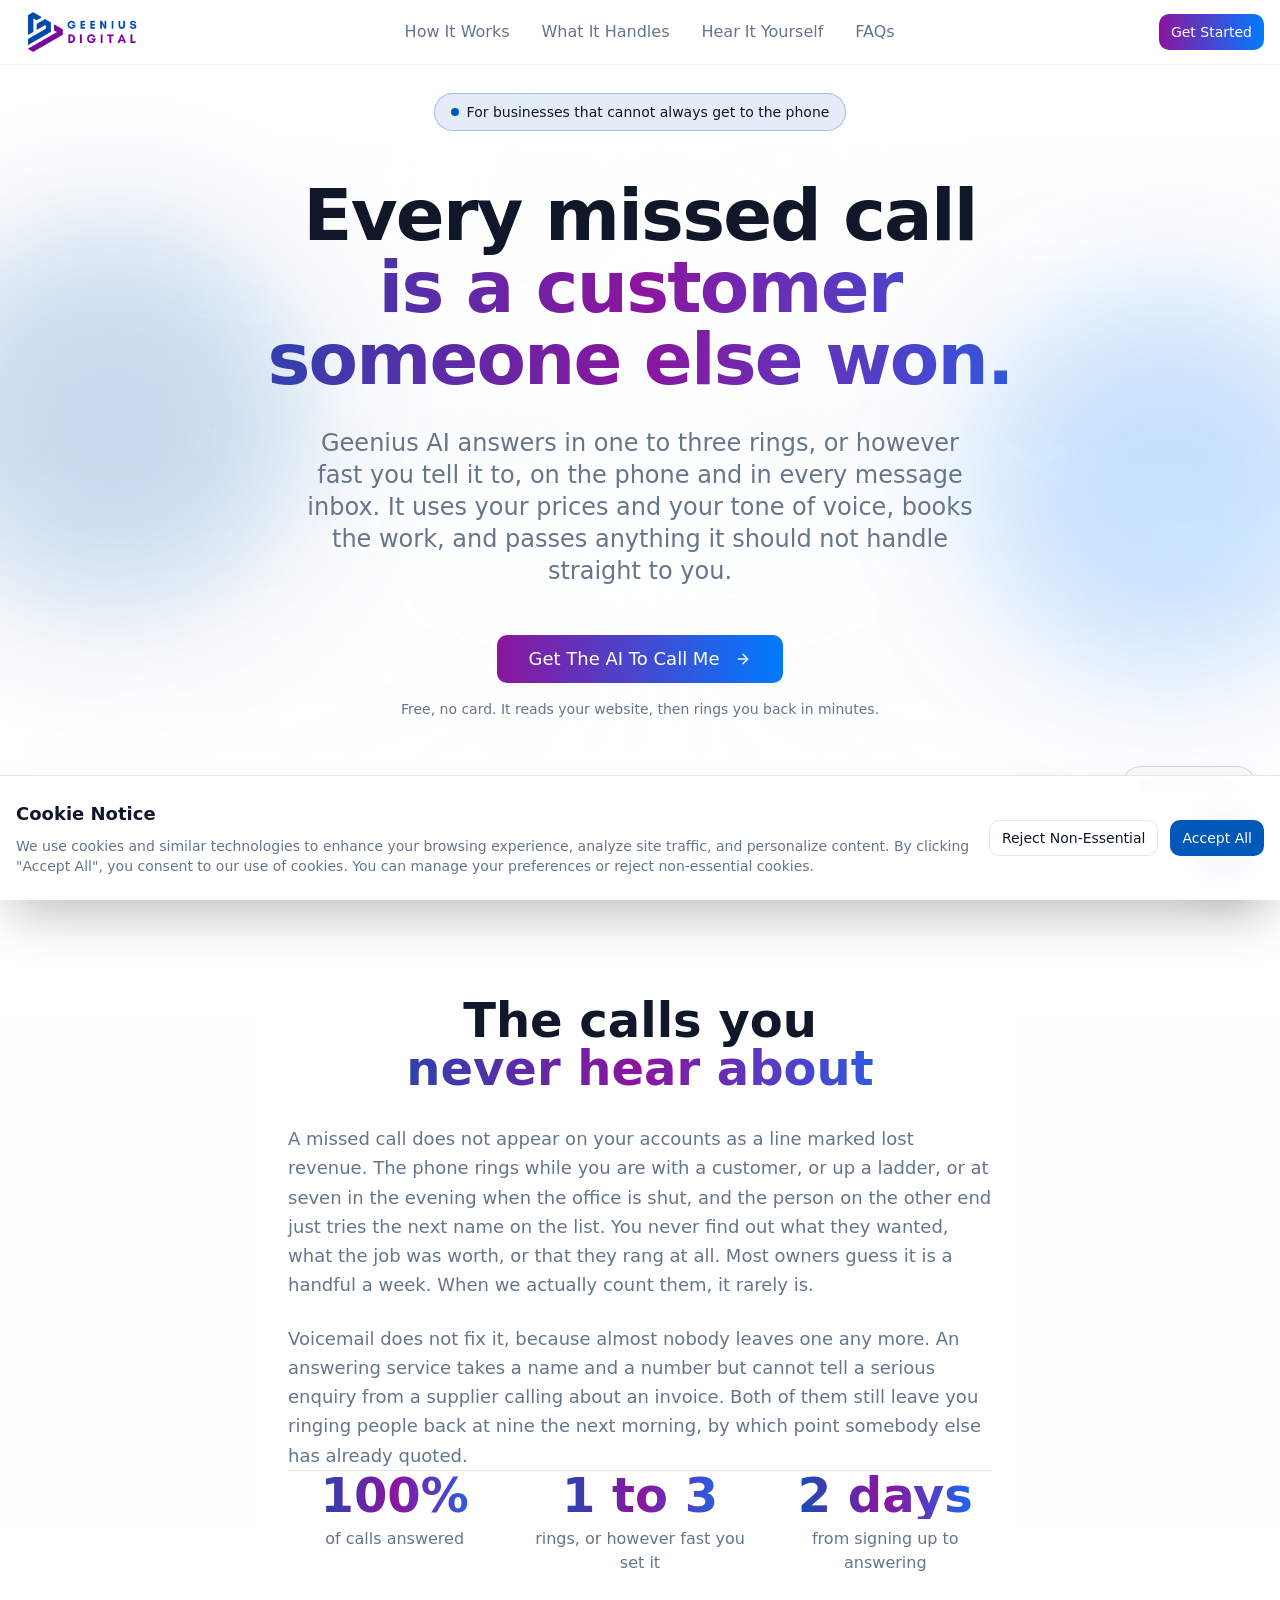
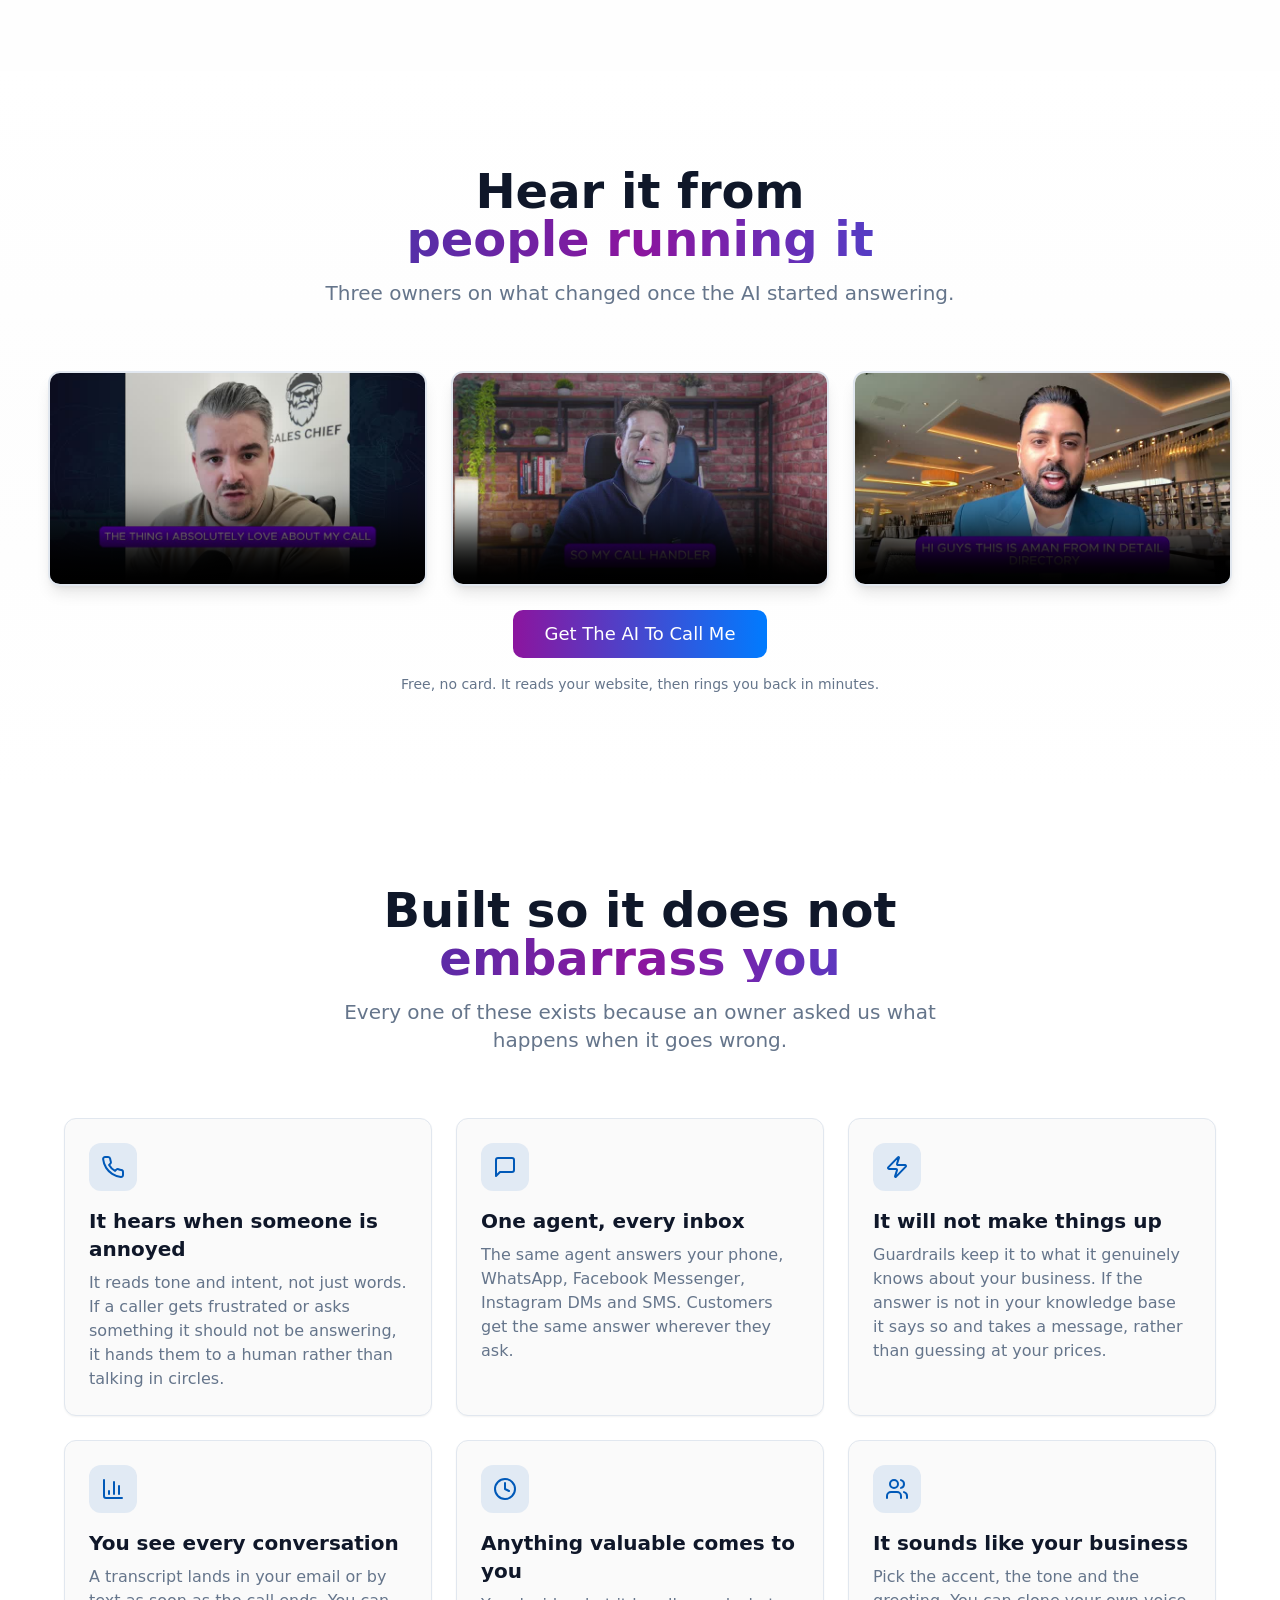
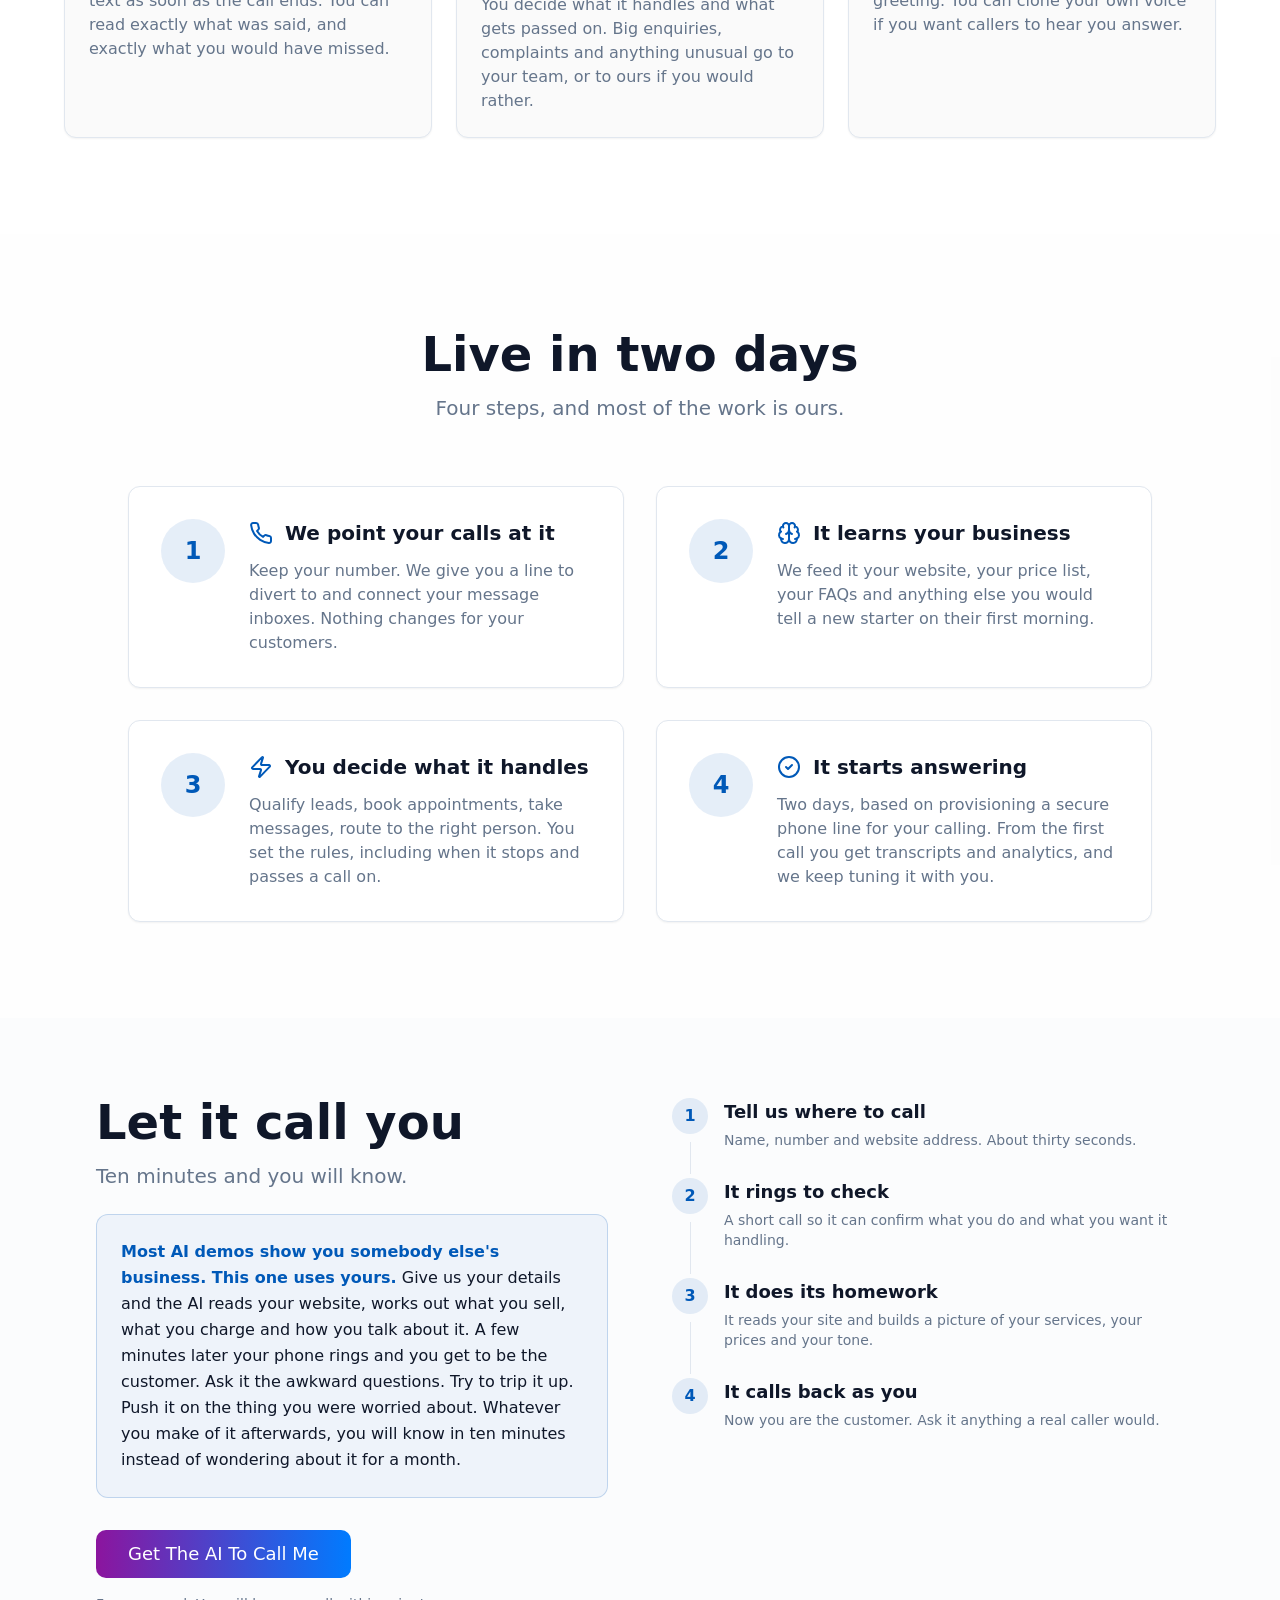
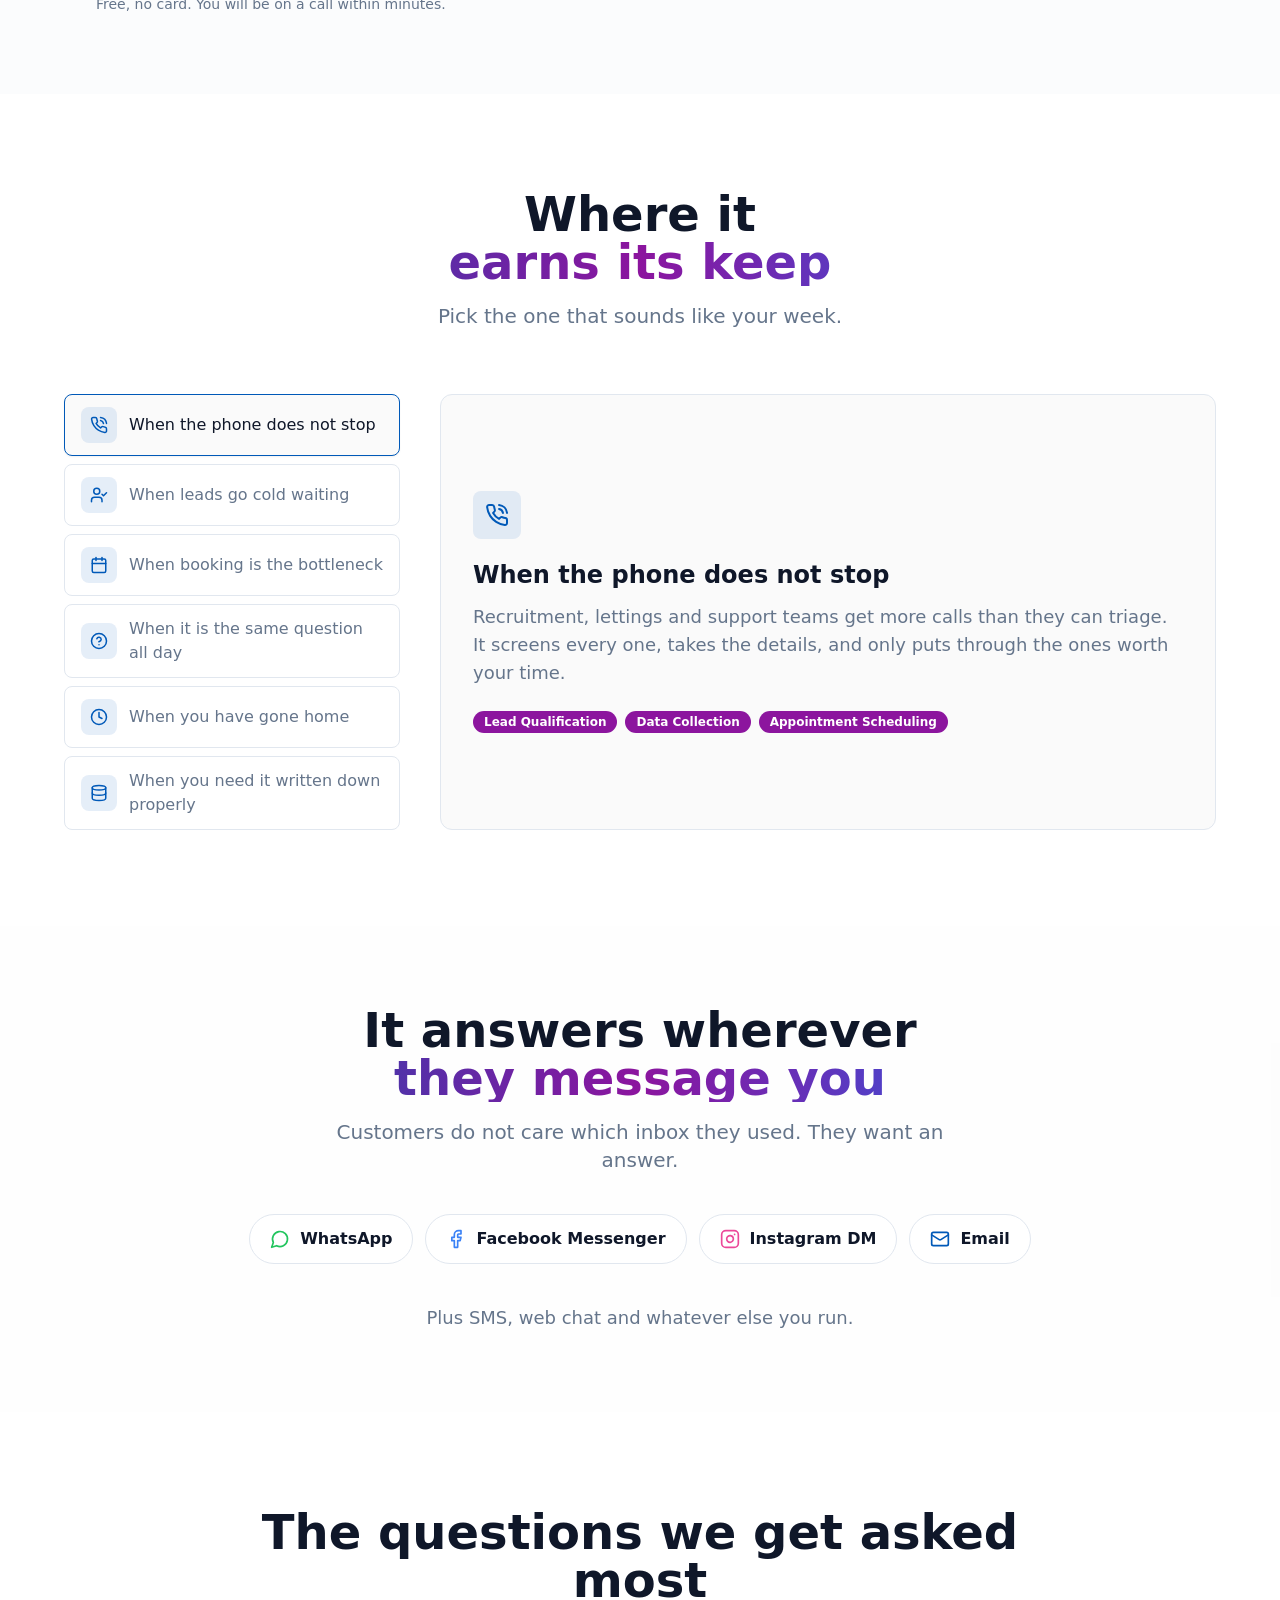
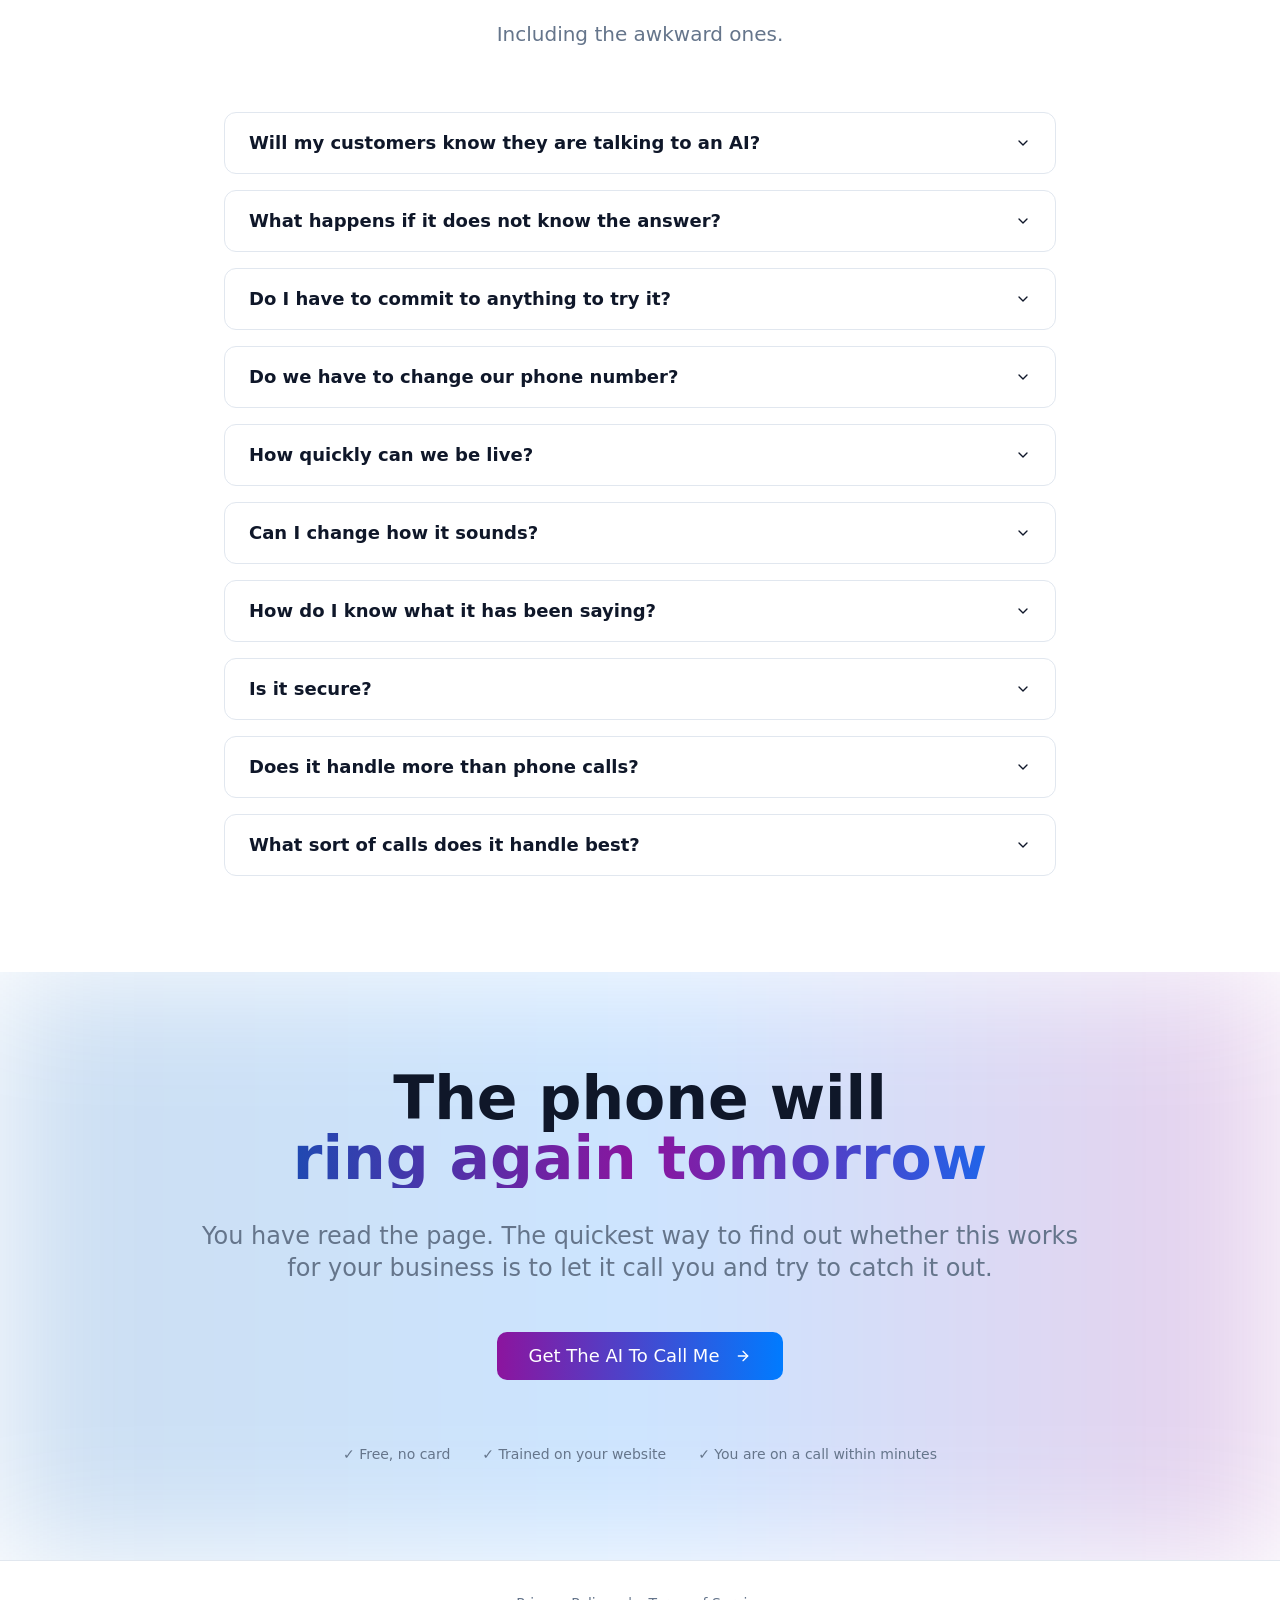
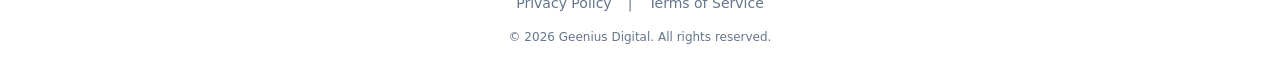
==== commit bbae64e1: "Add a legal footer to every page Adds Privacy Policy and Terms of Service links, pointing at onboard" ====
--- a/index.html
+++ b/index.html
@@ -165,7 +165,7 @@
     </script>
   </head>
   <body style="">
-    <div id="root"><div role="region" aria-label="Notifications (F8)" tabindex="-1" style="pointer-events: none;"></div><section aria-label="Notifications alt+T" tabindex="-1" aria-live="polite" aria-relevant="additions text" aria-atomic="false"></section><div class="min-h-screen bg-background"><nav class="fixed top-0 left-0 right-0 z-50 border-b border-border/40 bg-background/80 backdrop-blur-md" aria-label="Main navigation"><div class="container mx-auto px-4"><div class="flex items-center justify-between h-16"><a href="index.html" class="flex items-center gap-2" aria-label="Geenius AI Home"><picture><source srcset="assets/geenius-logo.webp" type="image/webp"><img src="assets/geenius-logo.png" alt="Geenius AI Logo" class="h-10 w-auto" width="384" height="132" loading="eager"></picture></a><div class="hidden md:flex items-center gap-8" role="navigation"><a href="#how-it-works" class="text-muted-foreground hover:text-foreground transition-colors">How It Works</a><a href="#use-cases" class="text-muted-foreground hover:text-foreground transition-colors">What It Handles</a><a href="#demo" class="text-muted-foreground hover:text-foreground transition-colors">Hear It Yourself</a><a href="#faq" class="text-muted-foreground hover:text-foreground transition-colors">FAQs</a></div><div class="flex items-center gap-4"><button class="inline-flex items-center justify-center gap-2 whitespace-nowrap text-sm font-medium ring-offset-background transition-colors focus-visible:outline-none focus-visible:ring-2 focus-visible:ring-ring focus-visible:ring-offset-2 disabled:pointer-events-none disabled:opacity-50 [&amp;_svg]:pointer-events-none [&amp;_svg]:size-4 [&amp;_svg]:shrink-0 bg-primary hover:bg-primary/90 h-9 rounded-md px-3 bg-gradient-to-r from-secondary to-accent hover:opacity-90 text-white" data-gx="open-popup">Get Started</button></div></div></div></nav><section class="relative min-h-screen flex items-center justify-center overflow-hidden"><div class="absolute inset-0 z-0"><picture><source srcset="assets/hero-bg.webp" type="image/webp"><img src="assets/hero-bg.jpg" alt="AI-powered voice technology background" class="w-full h-full object-cover opacity-30" width="1920" height="1080" loading="eager" fetchpriority="high"></picture><div class="absolute inset-0 bg-gradient-to-b from-background via-background/95 to-background"></div></div><div class="absolute top-1/4 -left-20 w-96 h-96 bg-primary/20 rounded-full blur-3xl animate-pulse"></div><div class="absolute bottom-1/4 -right-20 w-96 h-96 bg-accent/20 rounded-full blur-3xl animate-pulse delay-1000"></div><div class="container relative z-10 px-4 py-20"><div class="max-w-6xl mx-auto text-center space-y-8"><div class="inline-flex items-center gap-2 px-4 py-2 rounded-full border border-primary/30 bg-primary/10 backdrop-blur-sm mb-4"><div class="w-2 h-2 bg-primary rounded-full animate-pulse"></div><span class="text-sm font-medium text-foreground">For businesses that cannot always get to the phone</span></div><h1 class="text-5xl md:text-7xl font-bold tracking-tight gx-h1-balance"><span class="block">Every missed call </span><span class="block text-transparent bg-clip-text bg-gradient-to-r from-primary via-secondary to-accent">is a customer someone else won.</span></h1><p class="text-xl md:text-2xl text-muted-foreground max-w-2xl mx-auto">Geenius AI answers in one to three rings, or however fast you tell it to, on the phone and in every message inbox. It uses your prices and your tone of voice, books the work, and passes anything it should not handle straight to you.</p><div class="flex flex-col items-center gap-4 pt-4"><button class="inline-flex items-center justify-center gap-2 whitespace-nowrap font-medium ring-offset-background transition-colors focus-visible:outline-none focus-visible:ring-2 focus-visible:ring-ring focus-visible:ring-offset-2 disabled:pointer-events-none disabled:opacity-50 [&amp;_svg]:pointer-events-none [&amp;_svg]:size-4 [&amp;_svg]:shrink-0 bg-primary hover:bg-primary/90 h-11 rounded-md text-lg px-8 py-6 bg-gradient-to-r from-secondary to-accent hover:opacity-90 text-white group" data-gx="open-popup">Get The AI To Call Me<svg xmlns="http://www.w3.org/2000/svg" width="24" height="24" viewBox="0 0 24 24" fill="none" stroke="currentColor" stroke-width="2" stroke-linecap="round" stroke-linejoin="round" class="lucide lucide-arrow-right ml-2 h-5 w-5 group-hover:translate-x-1 transition-transform"><path d="M5 12h14"></path><path d="m12 5 7 7-7 7"></path></svg></button><p class="text-sm text-muted-foreground">Free, no card. It reads your website, then rings you back in minutes.</p></div><div class="flex flex-wrap gap-6 justify-center pt-8"><div class="flex items-center gap-2 text-muted-foreground"><svg xmlns="http://www.w3.org/2000/svg" width="24" height="24" viewBox="0 0 24 24" fill="none" stroke="currentColor" stroke-width="2" stroke-linecap="round" stroke-linejoin="round" class="lucide lucide-phone h-5 w-5 text-primary"><path d="M22 16.92v3a2 2 0 0 1-2.18 2 19.79 19.79 0 0 1-8.63-3.07 19.5 19.5 0 0 1-6-6 19.79 19.79 0 0 1-3.07-8.67A2 2 0 0 1 4.11 2h3a2 2 0 0 1 2 1.72 12.84 12.84 0 0 0 .7 2.81 2 2 0 0 1-.45 2.11L8.09 9.91a16 16 0 0 0 6 6l1.27-1.27a2 2 0 0 1 2.11-.45 12.84 12.84 0 0 0 2.81.7A2 2 0 0 1 22 16.92z"></path></svg><span>Answers your phone</span></div><div class="flex items-center gap-2 text-muted-foreground"><svg xmlns="http://www.w3.org/2000/svg" width="24" height="24" viewBox="0 0 24 24" fill="none" stroke="currentColor" stroke-width="2" stroke-linecap="round" stroke-linejoin="round" class="lucide lucide-message-circle h-5 w-5 text-accent"><path d="M7.9 20A9 9 0 1 0 4 16.1L2 22Z"></path></svg><span>Answers WhatsApp, Messenger, Instagram and SMS</span></div></div></div></div></section><section id="the-problem" class="py-24 px-4 bg-card/30" aria-labelledby="problem-heading"><div class="container mx-auto max-w-3xl"><h2 id="problem-heading" class="text-4xl md:text-5xl font-bold mb-8 text-center">The calls you<span class="block bg-gradient-to-r from-primary via-secondary to-accent bg-clip-text text-transparent">never hear about</span></h2><div class="space-y-6 text-lg text-muted-foreground leading-relaxed"><p>A missed call does not appear on your accounts as a line marked lost revenue. The phone rings while you are with a customer, or up a ladder, or at seven in the evening when the office is shut, and the person on the other end just tries the next name on the list. You never find out what they wanted, what the job was worth, or that they rang at all. Most owners guess it is a handful a week. When we actually count them, it rarely is.</p><p>Voicemail does not fix it, because almost nobody leaves one any more. An answering service takes a name and a number but cannot tell a serious enquiry from a supplier calling about an invoice. Both of them still leave you ringing people back at nine the next morning, by which point somebody else has already quoted.</p></div><div class="grid sm:grid-cols-3 gap-8 mt-14 pt-12 border-t border-border"><div class="text-center"><p class="text-4xl md:text-5xl font-bold bg-gradient-to-r from-primary via-secondary to-accent bg-clip-text text-transparent">100%</p><p class="text-base text-muted-foreground mt-2">of calls answered</p></div><div class="text-center"><p class="text-4xl md:text-5xl font-bold bg-gradient-to-r from-primary via-secondary to-accent bg-clip-text text-transparent">1 to 3</p><p class="text-base text-muted-foreground mt-2">rings, or however fast you set it</p></div><div class="text-center"><p class="text-4xl md:text-5xl font-bold bg-gradient-to-r from-primary via-secondary to-accent bg-clip-text text-transparent">2 days</p><p class="text-base text-muted-foreground mt-2">from signing up to answering</p></div></div></div></section><section class="py-24 px-4 relative overflow-hidden"><div class="absolute inset-0 bg-gradient-to-b from-background via-card/30 to-background"></div><div class="container mx-auto relative z-10"><div class="text-center mb-16 space-y-4"><h2 class="text-4xl md:text-5xl font-bold">Hear it from<span class="block bg-gradient-to-r from-primary via-secondary to-accent bg-clip-text text-transparent">people running it</span></h2><p class="text-xl text-muted-foreground max-w-2xl mx-auto">Three owners on what changed once the AI started answering.</p></div><div class="text-center space-y-6"><div class="grid md:grid-cols-3 gap-6 mb-4"><div class="rounded-xl border-2 border-border bg-card overflow-hidden shadow-lg"><video class="w-full h-auto block aspect-video bg-muted" controls="" playsinline="" preload="none" src="https://assets.cdn.filesafe.space/XatOoiZ1a3R43wuBeqYK/media/699c475e10bc9c8e6a553358.mp4" data-gx="video" poster="assets/poster-testimonial-1.jpg">Your browser does not support the video tag.</video></div><div class="rounded-xl border-2 border-border bg-card overflow-hidden shadow-lg"><video class="w-full h-auto block aspect-video bg-muted" controls="" playsinline="" preload="none" src="https://assets.cdn.filesafe.space/XatOoiZ1a3R43wuBeqYK/media/699c4651340118329d85db87.mp4" data-gx="video" poster="assets/poster-testimonial-2.jpg">Your browser does not support the video tag.</video></div><div class="rounded-xl border-2 border-border bg-card overflow-hidden shadow-lg"><video class="w-full h-auto block aspect-video bg-muted" controls="" playsinline="" preload="none" src="https://assets.cdn.filesafe.space/XatOoiZ1a3R43wuBeqYK/media/69b021547fc07c01f3531b97.mp4" data-gx="video" poster="assets/poster-testimonial-3.jpg">Your browser does not support the video tag.</video></div></div><div><button class="inline-flex items-center justify-center gap-2 whitespace-nowrap font-medium ring-offset-background transition-colors focus-visible:outline-none focus-visible:ring-2 focus-visible:ring-ring focus-visible:ring-offset-2 disabled:pointer-events-none disabled:opacity-50 [&amp;_svg]:pointer-events-none [&amp;_svg]:size-4 [&amp;_svg]:shrink-0 bg-primary hover:bg-primary/90 h-11 rounded-md text-lg px-8 py-6 bg-gradient-to-r from-secondary to-accent hover:opacity-90 text-white" data-gx="open-popup">Get The AI To Call Me</button><p class="text-sm text-muted-foreground mt-4">Free, no card. It reads your website, then rings you back in minutes.</p></div></div></div></section><section id="features" class="py-24 px-4 relative" aria-labelledby="features-heading"><div class="container mx-auto"><div class="text-center mb-16 space-y-4"><h2 id="features-heading" class="text-4xl md:text-5xl font-bold">Built so it does not<span class="block bg-gradient-to-r from-primary via-secondary to-accent bg-clip-text text-transparent">embarrass you</span></h2><p class="text-xl text-muted-foreground max-w-2xl mx-auto">Every one of these exists because an owner asked us what happens when it goes wrong.</p></div><div class="grid md:grid-cols-2 lg:grid-cols-3 gap-6 max-w-6xl mx-auto"><div class="rounded-lg border text-card-foreground shadow-sm p-6 bg-card border-border hover:border-primary/50 transition-all duration-300 hover:shadow-lg hover:shadow-primary/20 group"><div class="w-12 h-12 rounded-lg bg-primary/10 flex items-center justify-center mb-4 group-hover:bg-primary/20 transition-colors"><svg xmlns="http://www.w3.org/2000/svg" width="24" height="24" viewBox="0 0 24 24" fill="none" stroke="currentColor" stroke-width="2" stroke-linecap="round" stroke-linejoin="round" class="lucide lucide-phone h-6 w-6 text-primary"><path d="M22 16.92v3a2 2 0 0 1-2.18 2 19.79 19.79 0 0 1-8.63-3.07 19.5 19.5 0 0 1-6-6 19.79 19.79 0 0 1-3.07-8.67A2 2 0 0 1 4.11 2h3a2 2 0 0 1 2 1.72 12.84 12.84 0 0 0 .7 2.81 2 2 0 0 1-.45 2.11L8.09 9.91a16 16 0 0 0 6 6l1.27-1.27a2 2 0 0 1 2.11-.45 12.84 12.84 0 0 0 2.81.7A2 2 0 0 1 22 16.92z"></path></svg></div><h3 class="text-xl font-semibold mb-2">It hears when someone is annoyed</h3><p class="text-muted-foreground">It reads tone and intent, not just words. If a caller gets frustrated or asks something it should not be answering, it hands them to a human rather than talking in circles.</p></div><div class="rounded-lg border text-card-foreground shadow-sm p-6 bg-card border-border hover:border-primary/50 transition-all duration-300 hover:shadow-lg hover:shadow-primary/20 group"><div class="w-12 h-12 rounded-lg bg-primary/10 flex items-center justify-center mb-4 group-hover:bg-primary/20 transition-colors"><svg xmlns="http://www.w3.org/2000/svg" width="24" height="24" viewBox="0 0 24 24" fill="none" stroke="currentColor" stroke-width="2" stroke-linecap="round" stroke-linejoin="round" class="lucide lucide-message-square h-6 w-6 text-primary"><path d="M21 15a2 2 0 0 1-2 2H7l-4 4V5a2 2 0 0 1 2-2h14a2 2 0 0 1 2 2z"></path></svg></div><h3 class="text-xl font-semibold mb-2">One agent, every inbox</h3><p class="text-muted-foreground">The same agent answers your phone, WhatsApp, Facebook Messenger, Instagram DMs and SMS. Customers get the same answer wherever they ask.</p></div><div class="rounded-lg border text-card-foreground shadow-sm p-6 bg-card border-border hover:border-primary/50 transition-all duration-300 hover:shadow-lg hover:shadow-primary/20 group"><div class="w-12 h-12 rounded-lg bg-primary/10 flex items-center justify-center mb-4 group-hover:bg-primary/20 transition-colors"><svg xmlns="http://www.w3.org/2000/svg" width="24" height="24" viewBox="0 0 24 24" fill="none" stroke="currentColor" stroke-width="2" stroke-linecap="round" stroke-linejoin="round" class="lucide lucide-zap h-6 w-6 text-primary"><path d="M4 14a1 1 0 0 1-.78-1.63l9.9-10.2a.5.5 0 0 1 .86.46l-1.92 6.02A1 1 0 0 0 13 10h7a1 1 0 0 1 .78 1.63l-9.9 10.2a.5.5 0 0 1-.86-.46l1.92-6.02A1 1 0 0 0 11 14z"></path></svg></div><h3 class="text-xl font-semibold mb-2">It will not make things up</h3><p class="text-muted-foreground">Guardrails keep it to what it genuinely knows about your business. If the answer is not in your knowledge base it says so and takes a message, rather than guessing at your prices.</p></div><div class="rounded-lg border text-card-foreground shadow-sm p-6 bg-card border-border hover:border-primary/50 transition-all duration-300 hover:shadow-lg hover:shadow-primary/20 group"><div class="w-12 h-12 rounded-lg bg-primary/10 flex items-center justify-center mb-4 group-hover:bg-primary/20 transition-colors"><svg xmlns="http://www.w3.org/2000/svg" width="24" height="24" viewBox="0 0 24 24" fill="none" stroke="currentColor" stroke-width="2" stroke-linecap="round" stroke-linejoin="round" class="lucide lucide-chart-column h-6 w-6 text-primary"><path d="M3 3v16a2 2 0 0 0 2 2h16"></path><path d="M18 17V9"></path><path d="M13 17V5"></path><path d="M8 17v-3"></path></svg></div><h3 class="text-xl font-semibold mb-2">You see every conversation</h3><p class="text-muted-foreground">A transcript lands in your email or by text as soon as the call ends. You can read exactly what was said, and exactly what you would have missed.</p></div><div class="rounded-lg border text-card-foreground shadow-sm p-6 bg-card border-border hover:border-primary/50 transition-all duration-300 hover:shadow-lg hover:shadow-primary/20 group"><div class="w-12 h-12 rounded-lg bg-primary/10 flex items-center justify-center mb-4 group-hover:bg-primary/20 transition-colors"><svg xmlns="http://www.w3.org/2000/svg" width="24" height="24" viewBox="0 0 24 24" fill="none" stroke="currentColor" stroke-width="2" stroke-linecap="round" stroke-linejoin="round" class="lucide lucide-clock h-6 w-6 text-primary"><circle cx="12" cy="12" r="10"></circle><polyline points="12 6 12 12 16 14"></polyline></svg></div><h3 class="text-xl font-semibold mb-2">Anything valuable comes to you</h3><p class="text-muted-foreground">You decide what it handles and what gets passed on. Big enquiries, complaints and anything unusual go to your team, or to ours if you would rather.</p></div><div class="rounded-lg border text-card-foreground shadow-sm p-6 bg-card border-border hover:border-primary/50 transition-all duration-300 hover:shadow-lg hover:shadow-primary/20 group"><div class="w-12 h-12 rounded-lg bg-primary/10 flex items-center justify-center mb-4 group-hover:bg-primary/20 transition-colors"><svg xmlns="http://www.w3.org/2000/svg" width="24" height="24" viewBox="0 0 24 24" fill="none" stroke="currentColor" stroke-width="2" stroke-linecap="round" stroke-linejoin="round" class="lucide lucide-users h-6 w-6 text-primary"><path d="M16 21v-2a4 4 0 0 0-4-4H6a4 4 0 0 0-4 4v2"></path><circle cx="9" cy="7" r="4"></circle><path d="M22 21v-2a4 4 0 0 0-3-3.87"></path><path d="M16 3.13a4 4 0 0 1 0 7.75"></path></svg></div><h3 class="text-xl font-semibold mb-2">It sounds like your business</h3><p class="text-muted-foreground">Pick the accent, the tone and the greeting. You can clone your own voice if you want callers to hear you answer.</p></div></div></div></section><section id="how-it-works" class="py-24 px-4 bg-card/30" aria-labelledby="how-it-works-heading"><div class="container mx-auto"><div class="text-center mb-16 space-y-4"><h2 id="how-it-works-heading" class="text-4xl md:text-5xl font-bold">Live in two days</h2><p class="text-xl text-muted-foreground max-w-2xl mx-auto">Four steps, and most of the work is ours.</p></div><div class="max-w-5xl mx-auto"><div class="grid md:grid-cols-2 gap-8"><div class="rounded-lg border text-card-foreground shadow-sm relative p-8 bg-background border-border hover:border-primary/50 transition-all duration-300"><div class="flex items-start gap-6"><div class="flex-shrink-0"><div class="w-16 h-16 rounded-full bg-primary/10 flex items-center justify-center text-2xl font-bold text-primary">1</div></div><div class="flex-1"><div class="flex items-center gap-3 mb-3"><svg xmlns="http://www.w3.org/2000/svg" width="24" height="24" viewBox="0 0 24 24" fill="none" stroke="currentColor" stroke-width="2" stroke-linecap="round" stroke-linejoin="round" class="lucide lucide-phone h-6 w-6 text-primary"><path d="M22 16.92v3a2 2 0 0 1-2.18 2 19.79 19.79 0 0 1-8.63-3.07 19.5 19.5 0 0 1-6-6 19.79 19.79 0 0 1-3.07-8.67A2 2 0 0 1 4.11 2h3a2 2 0 0 1 2 1.72 12.84 12.84 0 0 0 .7 2.81 2 2 0 0 1-.45 2.11L8.09 9.91a16 16 0 0 0 6 6l1.27-1.27a2 2 0 0 1 2.11-.45 12.84 12.84 0 0 0 2.81.7A2 2 0 0 1 22 16.92z"></path></svg><h3 class="text-xl font-semibold">We point your calls at it</h3></div><p class="text-muted-foreground">Keep your number. We give you a line to divert to and connect your message inboxes. Nothing changes for your customers.</p></div></div></div><div class="rounded-lg border text-card-foreground shadow-sm relative p-8 bg-background border-border hover:border-primary/50 transition-all duration-300"><div class="flex items-start gap-6"><div class="flex-shrink-0"><div class="w-16 h-16 rounded-full bg-primary/10 flex items-center justify-center text-2xl font-bold text-primary">2</div></div><div class="flex-1"><div class="flex items-center gap-3 mb-3"><svg xmlns="http://www.w3.org/2000/svg" width="24" height="24" viewBox="0 0 24 24" fill="none" stroke="currentColor" stroke-width="2" stroke-linecap="round" stroke-linejoin="round" class="lucide lucide-brain h-6 w-6 text-primary"><path d="M12 5a3 3 0 1 0-5.997.125 4 4 0 0 0-2.526 5.77 4 4 0 0 0 .556 6.588A4 4 0 1 0 12 18Z"></path><path d="M12 5a3 3 0 1 1 5.997.125 4 4 0 0 1 2.526 5.77 4 4 0 0 1-.556 6.588A4 4 0 1 1 12 18Z"></path><path d="M15 13a4.5 4.5 0 0 1-3-4 4.5 4.5 0 0 1-3 4"></path><path d="M17.599 6.5a3 3 0 0 0 .399-1.375"></path><path d="M6.003 5.125A3 3 0 0 0 6.401 6.5"></path><path d="M3.477 10.896a4 4 0 0 1 .585-.396"></path><path d="M19.938 10.5a4 4 0 0 1 .585.396"></path><path d="M6 18a4 4 0 0 1-1.967-.516"></path><path d="M19.967 17.484A4 4 0 0 1 18 18"></path></svg><h3 class="text-xl font-semibold">It learns your business</h3></div><p class="text-muted-foreground">We feed it your website, your price list, your FAQs and anything else you would tell a new starter on their first morning.</p></div></div></div><div class="rounded-lg border text-card-foreground shadow-sm relative p-8 bg-background border-border hover:border-primary/50 transition-all duration-300"><div class="flex items-start gap-6"><div class="flex-shrink-0"><div class="w-16 h-16 rounded-full bg-primary/10 flex items-center justify-center text-2xl font-bold text-primary">3</div></div><div class="flex-1"><div class="flex items-center gap-3 mb-3"><svg xmlns="http://www.w3.org/2000/svg" width="24" height="24" viewBox="0 0 24 24" fill="none" stroke="currentColor" stroke-width="2" stroke-linecap="round" stroke-linejoin="round" class="lucide lucide-zap h-6 w-6 text-primary"><path d="M4 14a1 1 0 0 1-.78-1.63l9.9-10.2a.5.5 0 0 1 .86.46l-1.92 6.02A1 1 0 0 0 13 10h7a1 1 0 0 1 .78 1.63l-9.9 10.2a.5.5 0 0 1-.86-.46l1.92-6.02A1 1 0 0 0 11 14z"></path></svg><h3 class="text-xl font-semibold">You decide what it handles</h3></div><p class="text-muted-foreground">Qualify leads, book appointments, take messages, route to the right person. You set the rules, including when it stops and passes a call on.</p></div></div></div><div class="rounded-lg border text-card-foreground shadow-sm relative p-8 bg-background border-border hover:border-primary/50 transition-all duration-300"><div class="flex items-start gap-6"><div class="flex-shrink-0"><div class="w-16 h-16 rounded-full bg-primary/10 flex items-center justify-center text-2xl font-bold text-primary">4</div></div><div class="flex-1"><div class="flex items-center gap-3 mb-3"><svg xmlns="http://www.w3.org/2000/svg" width="24" height="24" viewBox="0 0 24 24" fill="none" stroke="currentColor" stroke-width="2" stroke-linecap="round" stroke-linejoin="round" class="lucide lucide-circle-check h-6 w-6 text-primary"><circle cx="12" cy="12" r="10"></circle><path d="m9 12 2 2 4-4"></path></svg><h3 class="text-xl font-semibold">It starts answering</h3></div><p class="text-muted-foreground">Two days, based on provisioning a secure phone line for your calling. From the first call you get transcripts and analytics, and we keep tuning it with you.</p></div></div></div></div></div></div></section><section id="demo" class="py-20 px-4 bg-muted/30" aria-labelledby="demo-heading"><div class="container mx-auto max-w-6xl"><div class="gx-split"><div><h2 id="demo-heading" class="text-4xl md:text-5xl font-bold mb-4">Let it call you</h2><p class="text-xl text-muted-foreground mb-6">Ten minutes and you will know.</p><div class="bg-primary/5 border border-primary/20 rounded-lg p-6 mb-8"><p class="text-base text-foreground leading-relaxed"><strong class="text-primary">Most AI demos show you somebody else's business. This one uses yours.</strong> Give us your details and the AI reads your website, works out what you sell, what you charge and how you talk about it. A few minutes later your phone rings and you get to be the customer. Ask it the awkward questions. Try to trip it up. Push it on the thing you were worried about. Whatever you make of it afterwards, you will know in ten minutes instead of wondering about it for a month.</p></div><button class="inline-flex items-center justify-center gap-2 whitespace-nowrap font-medium ring-offset-background transition-colors focus-visible:outline-none focus-visible:ring-2 focus-visible:ring-ring focus-visible:ring-offset-2 disabled:pointer-events-none disabled:opacity-50 [&amp;_svg]:pointer-events-none [&amp;_svg]:size-4 [&amp;_svg]:shrink-0 bg-primary hover:bg-primary/90 h-11 rounded-md text-lg px-8 py-6 bg-gradient-to-r from-secondary to-accent hover:opacity-90 text-white" data-gx="open-popup">Get The AI To Call Me</button><p class="text-sm text-muted-foreground mt-4">Free, no card. You will be on a call within minutes.</p></div><ol class="gx-steps"><li class="gx-step"><span class="gx-step-num">1</span><div><h3 class="text-lg font-semibold mb-1">Tell us where to call</h3><p class="text-sm text-muted-foreground">Name, number and website address. About thirty seconds.</p></div></li><li class="gx-step"><span class="gx-step-num">2</span><div><h3 class="text-lg font-semibold mb-1">It rings to check</h3><p class="text-sm text-muted-foreground">A short call so it can confirm what you do and what you want it handling.</p></div></li><li class="gx-step"><span class="gx-step-num">3</span><div><h3 class="text-lg font-semibold mb-1">It does its homework</h3><p class="text-sm text-muted-foreground">It reads your site and builds a picture of your services, your prices and your tone.</p></div></li><li class="gx-step"><span class="gx-step-num">4</span><div><h3 class="text-lg font-semibold mb-1">It calls back as you</h3><p class="text-sm text-muted-foreground">Now you are the customer. Ask it anything a real caller would.</p></div></li></ol></div></div></section><section id="use-cases" class="py-24 px-4 relative" aria-labelledby="use-cases-heading"><div class="container mx-auto"><div class="text-center mb-16 space-y-4"><h2 id="use-cases-heading" class="text-4xl md:text-5xl font-bold">Where it<span class="block bg-gradient-to-r from-primary via-secondary to-accent bg-clip-text text-transparent">earns its keep</span></h2><p class="text-xl text-muted-foreground max-w-2xl mx-auto">Pick the one that sounds like your week.</p></div><div class="gx-uc"><div class="gx-uc-list" role="tablist" aria-label="Situations"><button type="button" role="tab" id="uc-t1" aria-controls="uc-p1" aria-selected="true" tabindex="0" data-gx="usecase-tab" class="gx-uc-tab"><span class="gx-uc-ico"><svg xmlns="http://www.w3.org/2000/svg" width="24" height="24" viewBox="0 0 24 24" fill="none" stroke="currentColor" stroke-width="2" stroke-linecap="round" stroke-linejoin="round" class="lucide lucide-phone-call text-primary"><path d="M22 16.92v3a2 2 0 0 1-2.18 2 19.79 19.79 0 0 1-8.63-3.07 19.5 19.5 0 0 1-6-6 19.79 19.79 0 0 1-3.07-8.67A2 2 0 0 1 4.11 2h3a2 2 0 0 1 2 1.72 12.84 12.84 0 0 0 .7 2.81 2 2 0 0 1-.45 2.11L8.09 9.91a16 16 0 0 0 6 6l1.27-1.27a2 2 0 0 1 2.11-.45 12.84 12.84 0 0 0 2.81.7A2 2 0 0 1 22 16.92z"></path><path d="M14.05 2a9 9 0 0 1 8 7.94"></path><path d="M14.05 6A5 5 0 0 1 18 10"></path></svg></span><span class="gx-uc-label">When the phone does not stop</span></button><button type="button" role="tab" id="uc-t2" aria-controls="uc-p2" aria-selected="false" tabindex="-1" data-gx="usecase-tab" class="gx-uc-tab"><span class="gx-uc-ico"><svg xmlns="http://www.w3.org/2000/svg" width="24" height="24" viewBox="0 0 24 24" fill="none" stroke="currentColor" stroke-width="2" stroke-linecap="round" stroke-linejoin="round" class="lucide lucide-user-check text-primary"><path d="M16 21v-2a4 4 0 0 0-4-4H6a4 4 0 0 0-4 4v2"></path><circle cx="9" cy="7" r="4"></circle><polyline points="16 11 18 13 22 9"></polyline></svg></span><span class="gx-uc-label">When leads go cold waiting</span></button><button type="button" role="tab" id="uc-t3" aria-controls="uc-p3" aria-selected="false" tabindex="-1" data-gx="usecase-tab" class="gx-uc-tab"><span class="gx-uc-ico"><svg xmlns="http://www.w3.org/2000/svg" width="24" height="24" viewBox="0 0 24 24" fill="none" stroke="currentColor" stroke-width="2" stroke-linecap="round" stroke-linejoin="round" class="lucide lucide-calendar text-primary"><path d="M8 2v4"></path><path d="M16 2v4"></path><rect width="18" height="18" x="3" y="4" rx="2"></rect><path d="M3 10h18"></path></svg></span><span class="gx-uc-label">When booking is the bottleneck</span></button><button type="button" role="tab" id="uc-t4" aria-controls="uc-p4" aria-selected="false" tabindex="-1" data-gx="usecase-tab" class="gx-uc-tab"><span class="gx-uc-ico"><svg xmlns="http://www.w3.org/2000/svg" width="24" height="24" viewBox="0 0 24 24" fill="none" stroke="currentColor" stroke-width="2" stroke-linecap="round" stroke-linejoin="round" class="lucide lucide-circle-help text-primary"><circle cx="12" cy="12" r="10"></circle><path d="M9.09 9a3 3 0 0 1 5.83 1c0 2-3 3-3 3"></path><path d="M12 17h.01"></path></svg></span><span class="gx-uc-label">When it is the same question all day</span></button><button type="button" role="tab" id="uc-t5" aria-controls="uc-p5" aria-selected="false" tabindex="-1" data-gx="usecase-tab" class="gx-uc-tab"><span class="gx-uc-ico"><svg xmlns="http://www.w3.org/2000/svg" width="24" height="24" viewBox="0 0 24 24" fill="none" stroke="currentColor" stroke-width="2" stroke-linecap="round" stroke-linejoin="round" class="lucide lucide-clock text-primary"><circle cx="12" cy="12" r="10"></circle><polyline points="12 6 12 12 16 14"></polyline></svg></span><span class="gx-uc-label">When you have gone home</span></button><button type="button" role="tab" id="uc-t6" aria-controls="uc-p6" aria-selected="false" tabindex="-1" data-gx="usecase-tab" class="gx-uc-tab"><span class="gx-uc-ico"><svg xmlns="http://www.w3.org/2000/svg" width="24" height="24" viewBox="0 0 24 24" fill="none" stroke="currentColor" stroke-width="2" stroke-linecap="round" stroke-linejoin="round" class="lucide lucide-database text-primary"><ellipse cx="12" cy="5" rx="9" ry="3"></ellipse><path d="M3 5V19A9 3 0 0 0 21 19V5"></path><path d="M3 12A9 3 0 0 0 21 12"></path></svg></span><span class="gx-uc-label">When you need it written down properly</span></button></div><div class="gx-uc-panels"><div role="tabpanel" id="uc-p1" aria-labelledby="uc-t1" class="gx-uc-panel"><div class="gx-uc-ico gx-uc-ico-lg"><svg xmlns="http://www.w3.org/2000/svg" width="24" height="24" viewBox="0 0 24 24" fill="none" stroke="currentColor" stroke-width="2" stroke-linecap="round" stroke-linejoin="round" class="lucide lucide-phone-call text-primary"><path d="M22 16.92v3a2 2 0 0 1-2.18 2 19.79 19.79 0 0 1-8.63-3.07 19.5 19.5 0 0 1-6-6 19.79 19.79 0 0 1-3.07-8.67A2 2 0 0 1 4.11 2h3a2 2 0 0 1 2 1.72 12.84 12.84 0 0 0 .7 2.81 2 2 0 0 1-.45 2.11L8.09 9.91a16 16 0 0 0 6 6l1.27-1.27a2 2 0 0 1 2.11-.45 12.84 12.84 0 0 0 2.81.7A2 2 0 0 1 22 16.92z"></path><path d="M14.05 2a9 9 0 0 1 8 7.94"></path><path d="M14.05 6A5 5 0 0 1 18 10"></path></svg></div><h3 class="text-2xl font-semibold mb-3">When the phone does not stop</h3><p class="text-muted-foreground text-lg mb-6">Recruitment, lettings and support teams get more calls than they can triage. It screens every one, takes the details, and only puts through the ones worth your time.</p><div class="flex flex-wrap gap-2"><div class="inline-flex items-center rounded-full border px-2.5 py-0.5 font-semibold transition-colors focus:outline-none focus:ring-2 focus:ring-ring focus:ring-offset-2 border-transparent bg-secondary text-secondary-foreground hover:bg-secondary/80 text-xs">Lead Qualification</div><div class="inline-flex items-center rounded-full border px-2.5 py-0.5 font-semibold transition-colors focus:outline-none focus:ring-2 focus:ring-ring focus:ring-offset-2 border-transparent bg-secondary text-secondary-foreground hover:bg-secondary/80 text-xs">Data Collection</div><div class="inline-flex items-center rounded-full border px-2.5 py-0.5 font-semibold transition-colors focus:outline-none focus:ring-2 focus:ring-ring focus:ring-offset-2 border-transparent bg-secondary text-secondary-foreground hover:bg-secondary/80 text-xs">Appointment Scheduling</div></div></div><div role="tabpanel" id="uc-p2" aria-labelledby="uc-t2" class="gx-uc-panel" hidden><div class="gx-uc-ico gx-uc-ico-lg"><svg xmlns="http://www.w3.org/2000/svg" width="24" height="24" viewBox="0 0 24 24" fill="none" stroke="currentColor" stroke-width="2" stroke-linecap="round" stroke-linejoin="round" class="lucide lucide-user-check text-primary"><path d="M16 21v-2a4 4 0 0 0-4-4H6a4 4 0 0 0-4 4v2"></path><circle cx="9" cy="7" r="4"></circle><polyline points="16 11 18 13 22 9"></polyline></svg></div><h3 class="text-2xl font-semibold mb-3">When leads go cold waiting</h3><p class="text-muted-foreground text-lg mb-6">It answers or calls straight back, qualifies against your criteria, and gets the good ones booked in before they have rung anybody else.</p><div class="flex flex-wrap gap-2"><div class="inline-flex items-center rounded-full border px-2.5 py-0.5 font-semibold transition-colors focus:outline-none focus:ring-2 focus:ring-ring focus:ring-offset-2 border-transparent bg-secondary text-secondary-foreground hover:bg-secondary/80 text-xs">Call Routing</div><div class="inline-flex items-center rounded-full border px-2.5 py-0.5 font-semibold transition-colors focus:outline-none focus:ring-2 focus:ring-ring focus:ring-offset-2 border-transparent bg-secondary text-secondary-foreground hover:bg-secondary/80 text-xs">Lead Qualification</div><div class="inline-flex items-center rounded-full border px-2.5 py-0.5 font-semibold transition-colors focus:outline-none focus:ring-2 focus:ring-ring focus:ring-offset-2 border-transparent bg-secondary text-secondary-foreground hover:bg-secondary/80 text-xs">Data Collection</div></div></div><div role="tabpanel" id="uc-p3" aria-labelledby="uc-t3" class="gx-uc-panel" hidden><div class="gx-uc-ico gx-uc-ico-lg"><svg xmlns="http://www.w3.org/2000/svg" width="24" height="24" viewBox="0 0 24 24" fill="none" stroke="currentColor" stroke-width="2" stroke-linecap="round" stroke-linejoin="round" class="lucide lucide-calendar text-primary"><path d="M8 2v4"></path><path d="M16 2v4"></path><rect width="18" height="18" x="3" y="4" rx="2"></rect><path d="M3 10h18"></path></svg></div><h3 class="text-2xl font-semibold mb-3">When booking is the bottleneck</h3><p class="text-muted-foreground text-lg mb-6">It checks your calendar, offers real slots, confirms on the call, and reminds them the day before so they turn up.</p><div class="flex flex-wrap gap-2"><div class="inline-flex items-center rounded-full border px-2.5 py-0.5 font-semibold transition-colors focus:outline-none focus:ring-2 focus:ring-ring focus:ring-offset-2 border-transparent bg-secondary text-secondary-foreground hover:bg-secondary/80 text-xs">Appointment Scheduling</div><div class="inline-flex items-center rounded-full border px-2.5 py-0.5 font-semibold transition-colors focus:outline-none focus:ring-2 focus:ring-ring focus:ring-offset-2 border-transparent bg-secondary text-secondary-foreground hover:bg-secondary/80 text-xs">FAQ Handling</div></div></div><div role="tabpanel" id="uc-p4" aria-labelledby="uc-t4" class="gx-uc-panel" hidden><div class="gx-uc-ico gx-uc-ico-lg"><svg xmlns="http://www.w3.org/2000/svg" width="24" height="24" viewBox="0 0 24 24" fill="none" stroke="currentColor" stroke-width="2" stroke-linecap="round" stroke-linejoin="round" class="lucide lucide-circle-help text-primary"><circle cx="12" cy="12" r="10"></circle><path d="M9.09 9a3 3 0 0 1 5.83 1c0 2-3 3-3 3"></path><path d="M12 17h.01"></path></svg></div><h3 class="text-2xl font-semibold mb-3">When it is the same question all day</h3><p class="text-muted-foreground text-lg mb-6">Opening hours, parking, do you cover my postcode, how much roughly. It answers in seconds so nobody on your team has to stop what they are doing.</p><div class="flex flex-wrap gap-2"><div class="inline-flex items-center rounded-full border px-2.5 py-0.5 font-semibold transition-colors focus:outline-none focus:ring-2 focus:ring-ring focus:ring-offset-2 border-transparent bg-secondary text-secondary-foreground hover:bg-secondary/80 text-xs">FAQ Handling</div><div class="inline-flex items-center rounded-full border px-2.5 py-0.5 font-semibold transition-colors focus:outline-none focus:ring-2 focus:ring-ring focus:ring-offset-2 border-transparent bg-secondary text-secondary-foreground hover:bg-secondary/80 text-xs">Call Routing</div></div></div><div role="tabpanel" id="uc-p5" aria-labelledby="uc-t5" class="gx-uc-panel" hidden><div class="gx-uc-ico gx-uc-ico-lg"><svg xmlns="http://www.w3.org/2000/svg" width="24" height="24" viewBox="0 0 24 24" fill="none" stroke="currentColor" stroke-width="2" stroke-linecap="round" stroke-linejoin="round" class="lucide lucide-clock text-primary"><circle cx="12" cy="12" r="10"></circle><polyline points="12 6 12 12 16 14"></polyline></svg></div><h3 class="text-2xl font-semibold mb-3">When you have gone home</h3><p class="text-muted-foreground text-lg mb-6">Voicemail loses people. It picks up at nine in the evening, deals with what it can, flags anything urgent, and has the details waiting for you in the morning.</p><div class="flex flex-wrap gap-2"><div class="inline-flex items-center rounded-full border px-2.5 py-0.5 font-semibold transition-colors focus:outline-none focus:ring-2 focus:ring-ring focus:ring-offset-2 border-transparent bg-secondary text-secondary-foreground hover:bg-secondary/80 text-xs">Appointment Scheduling</div><div class="inline-flex items-center rounded-full border px-2.5 py-0.5 font-semibold transition-colors focus:outline-none focus:ring-2 focus:ring-ring focus:ring-offset-2 border-transparent bg-secondary text-secondary-foreground hover:bg-secondary/80 text-xs">Lead Qualification</div><div class="inline-flex items-center rounded-full border px-2.5 py-0.5 font-semibold transition-colors focus:outline-none focus:ring-2 focus:ring-ring focus:ring-offset-2 border-transparent bg-secondary text-secondary-foreground hover:bg-secondary/80 text-xs">Call Routing</div></div></div><div role="tabpanel" id="uc-p6" aria-labelledby="uc-t6" class="gx-uc-panel" hidden><div class="gx-uc-ico gx-uc-ico-lg"><svg xmlns="http://www.w3.org/2000/svg" width="24" height="24" viewBox="0 0 24 24" fill="none" stroke="currentColor" stroke-width="2" stroke-linecap="round" stroke-linejoin="round" class="lucide lucide-database text-primary"><ellipse cx="12" cy="5" rx="9" ry="3"></ellipse><path d="M3 5V19A9 3 0 0 0 21 19V5"></path><path d="M3 12A9 3 0 0 0 21 12"></path></svg></div><h3 class="text-2xl font-semibold mb-3">When you need it written down properly</h3><p class="text-muted-foreground text-lg mb-6">Every call captured the same way. Name, number, reason for calling, what was promised. Nothing lost in somebody's notepad.</p><div class="flex flex-wrap gap-2"><div class="inline-flex items-center rounded-full border px-2.5 py-0.5 font-semibold transition-colors focus:outline-none focus:ring-2 focus:ring-ring focus:ring-offset-2 border-transparent bg-secondary text-secondary-foreground hover:bg-secondary/80 text-xs">Data Collection</div><div class="inline-flex items-center rounded-full border px-2.5 py-0.5 font-semibold transition-colors focus:outline-none focus:ring-2 focus:ring-ring focus:ring-offset-2 border-transparent bg-secondary text-secondary-foreground hover:bg-secondary/80 text-xs">FAQ Handling</div><div class="inline-flex items-center rounded-full border px-2.5 py-0.5 font-semibold transition-colors focus:outline-none focus:ring-2 focus:ring-ring focus:ring-offset-2 border-transparent bg-secondary text-secondary-foreground hover:bg-secondary/80 text-xs">Call Routing</div></div></div></div></div></div></section><section id="platforms" class="py-20 px-4 bg-card/30" aria-labelledby="platforms-heading"><div class="container mx-auto"><div class="text-center mb-10 space-y-4"><h2 id="platforms-heading" class="text-4xl md:text-5xl font-bold">It answers wherever<span class="block bg-gradient-to-r from-primary via-secondary to-accent bg-clip-text text-transparent">they message you</span></h2><p class="text-xl text-muted-foreground max-w-2xl mx-auto">Customers do not care which inbox they used. They want an answer.</p></div><div class="gx-plat"><div class="gx-plat-item"><svg xmlns="http://www.w3.org/2000/svg" width="24" height="24" viewBox="0 0 24 24" fill="none" stroke="currentColor" stroke-width="2" stroke-linecap="round" stroke-linejoin="round" class="lucide lucide-message-circle text-green-500"><path d="M7.9 20A9 9 0 1 0 4 16.1L2 22Z"></path></svg><span>WhatsApp</span></div><div class="gx-plat-item"><svg xmlns="http://www.w3.org/2000/svg" width="24" height="24" viewBox="0 0 24 24" fill="none" stroke="currentColor" stroke-width="2" stroke-linecap="round" stroke-linejoin="round" class="lucide lucide-facebook text-blue-500"><path d="M18 2h-3a5 5 0 0 0-5 5v3H7v4h3v8h4v-8h3l1-4h-4V7a1 1 0 0 1 1-1h3z"></path></svg><span>Facebook Messenger</span></div><div class="gx-plat-item"><svg xmlns="http://www.w3.org/2000/svg" width="24" height="24" viewBox="0 0 24 24" fill="none" stroke="currentColor" stroke-width="2" stroke-linecap="round" stroke-linejoin="round" class="lucide lucide-instagram text-pink-500"><rect width="20" height="20" x="2" y="2" rx="5" ry="5"></rect><path d="M16 11.37A4 4 0 1 1 12.63 8 4 4 0 0 1 16 11.37z"></path><line x1="17.5" x2="17.51" y1="6.5" y2="6.5"></line></svg><span>Instagram DM</span></div><div class="gx-plat-item"><svg xmlns="http://www.w3.org/2000/svg" width="24" height="24" viewBox="0 0 24 24" fill="none" stroke="currentColor" stroke-width="2" stroke-linecap="round" stroke-linejoin="round" class="lucide lucide-mail text-primary"><rect width="20" height="16" x="2" y="4" rx="2"></rect><path d="m22 7-8.97 5.7a1.94 1.94 0 0 1-2.06 0L2 7"></path></svg><span>Email</span></div></div><p class="text-lg text-muted-foreground text-center mt-10">Plus SMS, web chat and whatever else you run.</p></div></section><section id="faq" class="py-24 px-4" aria-labelledby="faq-heading"><script type="application/ld+json">{"@context": "https://schema.org", "@type": "FAQPage", "mainEntity": [{"@type": "Question", "name": "Will my customers know they are talking to an AI?", "acceptedAnswer": {"@type": "Answer", "text": "Some will, some will not, and you control how upfront it is. Most of our clients have it introduce itself as their virtual assistant, because callers respond better to a machine that answers straight away than to a voicemail that never gets returned."}}, {"@type": "Question", "name": "What happens if it does not know the answer?", "acceptedAnswer": {"@type": "Answer", "text": "It says so and takes a message, or passes the caller to your team. It is built with guardrails that stop it guessing, so it will never invent a price or promise you something you do not do."}}, {"@type": "Question", "name": "Do I have to commit to anything to try it?", "acceptedAnswer": {"@type": "Answer", "text": "No. The demo call is free, there is nothing to sign, and nobody will chase you afterwards. If you want to take it further we will talk through what it would cost for your setup on a proper call, not on a web page."}}, {"@type": "Question", "name": "Do we have to change our phone number?", "acceptedAnswer": {"@type": "Answer", "text": "No. We give you a number to divert to, free of charge. Your customers carry on ringing the number they already have."}}, {"@type": "Question", "name": "How quickly can we be live?", "acceptedAnswer": {"@type": "Answer", "text": "Two days, based on provisioning a secure phone line for your calling. That covers a short audit, building your knowledge base and setting up your call flows, with a Solutions Architect doing the work alongside you."}}, {"@type": "Question", "name": "Can I change how it sounds?", "acceptedAnswer": {"@type": "Answer", "text": "Yes. Voice, accent, tone, greeting and the rules it follows are all yours to set. You can clone your own voice if you want callers to hear you."}}, {"@type": "Question", "name": "How do I know what it has been saying?", "acceptedAnswer": {"@type": "Answer", "text": "You get a transcript of every call by email or text as it happens, and everything sits in your dashboard so you can see patterns and tighten the answers over time."}}, {"@type": "Question", "name": "Is it secure?", "acceptedAnswer": {"@type": "Answer", "text": "Calls and the platform are encrypted using SRTP, and we are GDPR compliant, so you can tell a caller exactly what happens to their data. If your own compliance team has specific requirements, raise them on the demo call and we will tell you straight whether we meet them."}}, {"@type": "Question", "name": "Does it handle more than phone calls?", "acceptedAnswer": {"@type": "Answer", "text": "Yes. The same agent covers WhatsApp, Facebook Messenger, Instagram DMs and SMS, with one set of answers across all of them."}}, {"@type": "Question", "name": "What sort of calls does it handle best?", "acceptedAnswer": {"@type": "Answer", "text": "Qualifying leads, booking appointments, routing callers, answering the same questions all day, and taking proper details when somebody rings out of hours."}}]}</script><div class="container mx-auto max-w-4xl"><div class="text-center mb-16 space-y-4"><h2 id="faq-heading" class="text-4xl md:text-5xl font-bold">The questions we get asked most</h2><p class="text-xl text-muted-foreground">Including the awkward ones.</p></div><div class="space-y-4" data-orientation="vertical"><div data-state="closed" data-orientation="vertical" class="bg-background border border-border rounded-lg px-6 hover:border-primary/50 transition-colors"><h3 data-orientation="vertical" data-state="closed" class="flex"><button type="button" aria-controls="faq-a1" aria-expanded="false" data-state="closed" data-orientation="vertical" id="faq-q1" class="flex flex-1 items-center justify-between py-4 transition-all hover:underline [&amp;[data-state=open]&gt;svg]:rotate-180 text-left text-lg font-semibold hover:text-primary" data-radix-collection-item="" data-gx="accordion-trigger">Will my customers know they are talking to an AI?<svg xmlns="http://www.w3.org/2000/svg" width="24" height="24" viewBox="0 0 24 24" fill="none" stroke="currentColor" stroke-width="2" stroke-linecap="round" stroke-linejoin="round" class="lucide lucide-chevron-down h-4 w-4 shrink-0 transition-transform duration-200"><path d="m6 9 6 6 6-6"></path></svg></button></h3><div class="overflow-hidden text-sm" data-gx="accordion-content" data-state="closed" id="faq-a1" role="region" aria-labelledby="faq-q1"><div class="gx-acc-inner"><div class="pb-4 pt-0 text-muted-foreground">Some will, some will not, and you control how upfront it is. Most of our clients have it introduce itself as their virtual assistant, because callers respond better to a machine that answers straight away than to a voicemail that never gets returned.</div></div></div></div><div data-state="closed" data-orientation="vertical" class="bg-background border border-border rounded-lg px-6 hover:border-primary/50 transition-colors"><h3 data-orientation="vertical" data-state="closed" class="flex"><button type="button" aria-controls="faq-a2" aria-expanded="false" data-state="closed" data-orientation="vertical" id="faq-q2" class="flex flex-1 items-center justify-between py-4 transition-all hover:underline [&amp;[data-state=open]&gt;svg]:rotate-180 text-left text-lg font-semibold hover:text-primary" data-radix-collection-item="" data-gx="accordion-trigger">What happens if it does not know the answer?<svg xmlns="http://www.w3.org/2000/svg" width="24" height="24" viewBox="0 0 24 24" fill="none" stroke="currentColor" stroke-width="2" stroke-linecap="round" stroke-linejoin="round" class="lucide lucide-chevron-down h-4 w-4 shrink-0 transition-transform duration-200"><path d="m6 9 6 6 6-6"></path></svg></button></h3><div class="overflow-hidden text-sm" data-gx="accordion-content" data-state="closed" id="faq-a2" role="region" aria-labelledby="faq-q2"><div class="gx-acc-inner"><div class="pb-4 pt-0 text-muted-foreground">It says so and takes a message, or passes the caller to your team. It is built with guardrails that stop it guessing, so it will never invent a price or promise you something you do not do.</div></div></div></div><div data-state="closed" data-orientation="vertical" class="bg-background border border-border rounded-lg px-6 hover:border-primary/50 transition-colors"><h3 data-orientation="vertical" data-state="closed" class="flex"><button type="button" aria-controls="faq-a3" aria-expanded="false" data-state="closed" data-orientation="vertical" id="faq-q3" class="flex flex-1 items-center justify-between py-4 transition-all hover:underline [&amp;[data-state=open]&gt;svg]:rotate-180 text-left text-lg font-semibold hover:text-primary" data-radix-collection-item="" data-gx="accordion-trigger">Do I have to commit to anything to try it?<svg xmlns="http://www.w3.org/2000/svg" width="24" height="24" viewBox="0 0 24 24" fill="none" stroke="currentColor" stroke-width="2" stroke-linecap="round" stroke-linejoin="round" class="lucide lucide-chevron-down h-4 w-4 shrink-0 transition-transform duration-200"><path d="m6 9 6 6 6-6"></path></svg></button></h3><div class="overflow-hidden text-sm" data-gx="accordion-content" data-state="closed" id="faq-a3" role="region" aria-labelledby="faq-q3"><div class="gx-acc-inner"><div class="pb-4 pt-0 text-muted-foreground">No. The demo call is free, there is nothing to sign, and nobody will chase you afterwards. If you want to take it further we will talk through what it would cost for your setup on a proper call, not on a web page.</div></div></div></div><div data-state="closed" data-orientation="vertical" class="bg-background border border-border rounded-lg px-6 hover:border-primary/50 transition-colors"><h3 data-orientation="vertical" data-state="closed" class="flex"><button type="button" aria-controls="faq-a4" aria-expanded="false" data-state="closed" data-orientation="vertical" id="faq-q4" class="flex flex-1 items-center justify-between py-4 transition-all hover:underline [&amp;[data-state=open]&gt;svg]:rotate-180 text-left text-lg font-semibold hover:text-primary" data-radix-collection-item="" data-gx="accordion-trigger">Do we have to change our phone number?<svg xmlns="http://www.w3.org/2000/svg" width="24" height="24" viewBox="0 0 24 24" fill="none" stroke="currentColor" stroke-width="2" stroke-linecap="round" stroke-linejoin="round" class="lucide lucide-chevron-down h-4 w-4 shrink-0 transition-transform duration-200"><path d="m6 9 6 6 6-6"></path></svg></button></h3><div class="overflow-hidden text-sm" data-gx="accordion-content" data-state="closed" id="faq-a4" role="region" aria-labelledby="faq-q4"><div class="gx-acc-inner"><div class="pb-4 pt-0 text-muted-foreground">No. We give you a number to divert to, free of charge. Your customers carry on ringing the number they already have.</div></div></div></div><div data-state="closed" data-orientation="vertical" class="bg-background border border-border rounded-lg px-6 hover:border-primary/50 transition-colors"><h3 data-orientation="vertical" data-state="closed" class="flex"><button type="button" aria-controls="faq-a5" aria-expanded="false" data-state="closed" data-orientation="vertical" id="faq-q5" class="flex flex-1 items-center justify-between py-4 transition-all hover:underline [&amp;[data-state=open]&gt;svg]:rotate-180 text-left text-lg font-semibold hover:text-primary" data-radix-collection-item="" data-gx="accordion-trigger">How quickly can we be live?<svg xmlns="http://www.w3.org/2000/svg" width="24" height="24" viewBox="0 0 24 24" fill="none" stroke="currentColor" stroke-width="2" stroke-linecap="round" stroke-linejoin="round" class="lucide lucide-chevron-down h-4 w-4 shrink-0 transition-transform duration-200"><path d="m6 9 6 6 6-6"></path></svg></button></h3><div class="overflow-hidden text-sm" data-gx="accordion-content" data-state="closed" id="faq-a5" role="region" aria-labelledby="faq-q5"><div class="gx-acc-inner"><div class="pb-4 pt-0 text-muted-foreground">Two days, based on provisioning a secure phone line for your calling. That covers a short audit, building your knowledge base and setting up your call flows, with a Solutions Architect doing the work alongside you.</div></div></div></div><div data-state="closed" data-orientation="vertical" class="bg-background border border-border rounded-lg px-6 hover:border-primary/50 transition-colors"><h3 data-orientation="vertical" data-state="closed" class="flex"><button type="button" aria-controls="faq-a6" aria-expanded="false" data-state="closed" data-orientation="vertical" id="faq-q6" class="flex flex-1 items-center justify-between py-4 transition-all hover:underline [&amp;[data-state=open]&gt;svg]:rotate-180 text-left text-lg font-semibold hover:text-primary" data-radix-collection-item="" data-gx="accordion-trigger">Can I change how it sounds?<svg xmlns="http://www.w3.org/2000/svg" width="24" height="24" viewBox="0 0 24 24" fill="none" stroke="currentColor" stroke-width="2" stroke-linecap="round" stroke-linejoin="round" class="lucide lucide-chevron-down h-4 w-4 shrink-0 transition-transform duration-200"><path d="m6 9 6 6 6-6"></path></svg></button></h3><div class="overflow-hidden text-sm" data-gx="accordion-content" data-state="closed" id="faq-a6" role="region" aria-labelledby="faq-q6"><div class="gx-acc-inner"><div class="pb-4 pt-0 text-muted-foreground">Yes. Voice, accent, tone, greeting and the rules it follows are all yours to set. You can clone your own voice if you want callers to hear you.</div></div></div></div><div data-state="closed" data-orientation="vertical" class="bg-background border border-border rounded-lg px-6 hover:border-primary/50 transition-colors"><h3 data-orientation="vertical" data-state="closed" class="flex"><button type="button" aria-controls="faq-a7" aria-expanded="false" data-state="closed" data-orientation="vertical" id="faq-q7" class="flex flex-1 items-center justify-between py-4 transition-all hover:underline [&amp;[data-state=open]&gt;svg]:rotate-180 text-left text-lg font-semibold hover:text-primary" data-radix-collection-item="" data-gx="accordion-trigger">How do I know what it has been saying?<svg xmlns="http://www.w3.org/2000/svg" width="24" height="24" viewBox="0 0 24 24" fill="none" stroke="currentColor" stroke-width="2" stroke-linecap="round" stroke-linejoin="round" class="lucide lucide-chevron-down h-4 w-4 shrink-0 transition-transform duration-200"><path d="m6 9 6 6 6-6"></path></svg></button></h3><div class="overflow-hidden text-sm" data-gx="accordion-content" data-state="closed" id="faq-a7" role="region" aria-labelledby="faq-q7"><div class="gx-acc-inner"><div class="pb-4 pt-0 text-muted-foreground">You get a transcript of every call by email or text as it happens, and everything sits in your dashboard so you can see patterns and tighten the answers over time.</div></div></div></div><div data-state="closed" data-orientation="vertical" class="bg-background border border-border rounded-lg px-6 hover:border-primary/50 transition-colors"><h3 data-orientation="vertical" data-state="closed" class="flex"><button type="button" aria-controls="faq-a8" aria-expanded="false" data-state="closed" data-orientation="vertical" id="faq-q8" class="flex flex-1 items-center justify-between py-4 transition-all hover:underline [&amp;[data-state=open]&gt;svg]:rotate-180 text-left text-lg font-semibold hover:text-primary" data-radix-collection-item="" data-gx="accordion-trigger">Is it secure?<svg xmlns="http://www.w3.org/2000/svg" width="24" height="24" viewBox="0 0 24 24" fill="none" stroke="currentColor" stroke-width="2" stroke-linecap="round" stroke-linejoin="round" class="lucide lucide-chevron-down h-4 w-4 shrink-0 transition-transform duration-200"><path d="m6 9 6 6 6-6"></path></svg></button></h3><div class="overflow-hidden text-sm" data-gx="accordion-content" data-state="closed" id="faq-a8" role="region" aria-labelledby="faq-q8"><div class="gx-acc-inner"><div class="pb-4 pt-0 text-muted-foreground">Calls and the platform are encrypted using SRTP, and we are GDPR compliant, so you can tell a caller exactly what happens to their data. If your own compliance team has specific requirements, raise them on the demo call and we will tell you straight whether we meet them.</div></div></div></div><div data-state="closed" data-orientation="vertical" class="bg-background border border-border rounded-lg px-6 hover:border-primary/50 transition-colors"><h3 data-orientation="vertical" data-state="closed" class="flex"><button type="button" aria-controls="faq-a9" aria-expanded="false" data-state="closed" data-orientation="vertical" id="faq-q9" class="flex flex-1 items-center justify-between py-4 transition-all hover:underline [&amp;[data-state=open]&gt;svg]:rotate-180 text-left text-lg font-semibold hover:text-primary" data-radix-collection-item="" data-gx="accordion-trigger">Does it handle more than phone calls?<svg xmlns="http://www.w3.org/2000/svg" width="24" height="24" viewBox="0 0 24 24" fill="none" stroke="currentColor" stroke-width="2" stroke-linecap="round" stroke-linejoin="round" class="lucide lucide-chevron-down h-4 w-4 shrink-0 transition-transform duration-200"><path d="m6 9 6 6 6-6"></path></svg></button></h3><div class="overflow-hidden text-sm" data-gx="accordion-content" data-state="closed" id="faq-a9" role="region" aria-labelledby="faq-q9"><div class="gx-acc-inner"><div class="pb-4 pt-0 text-muted-foreground">Yes. The same agent covers WhatsApp, Facebook Messenger, Instagram DMs and SMS, with one set of answers across all of them.</div></div></div></div><div data-state="closed" data-orientation="vertical" class="bg-background border border-border rounded-lg px-6 hover:border-primary/50 transition-colors"><h3 data-orientation="vertical" data-state="closed" class="flex"><button type="button" aria-controls="faq-a10" aria-expanded="false" data-state="closed" data-orientation="vertical" id="faq-q10" class="flex flex-1 items-center justify-between py-4 transition-all hover:underline [&amp;[data-state=open]&gt;svg]:rotate-180 text-left text-lg font-semibold hover:text-primary" data-radix-collection-item="" data-gx="accordion-trigger">What sort of calls does it handle best?<svg xmlns="http://www.w3.org/2000/svg" width="24" height="24" viewBox="0 0 24 24" fill="none" stroke="currentColor" stroke-width="2" stroke-linecap="round" stroke-linejoin="round" class="lucide lucide-chevron-down h-4 w-4 shrink-0 transition-transform duration-200"><path d="m6 9 6 6 6-6"></path></svg></button></h3><div class="overflow-hidden text-sm" data-gx="accordion-content" data-state="closed" id="faq-a10" role="region" aria-labelledby="faq-q10"><div class="gx-acc-inner"><div class="pb-4 pt-0 text-muted-foreground">Qualifying leads, booking appointments, routing callers, answering the same questions all day, and taking proper details when somebody rings out of hours.</div></div></div></div></div></div></section><section id="get-started" class="py-24 px-4 relative overflow-hidden"><div class="absolute inset-0 bg-gradient-to-r from-primary/20 via-accent/20 to-secondary/20 blur-3xl"></div><div class="container mx-auto relative z-10"><div class="max-w-4xl mx-auto text-center space-y-8"><h2 class="text-4xl md:text-6xl font-bold">The phone will<span class="block bg-gradient-to-r from-primary via-secondary to-accent bg-clip-text text-transparent">ring again tomorrow</span></h2><p class="text-xl md:text-2xl text-muted-foreground">You have read the page. The quickest way to find out whether this works for your business is to let it call you and try to catch it out.</p><div class="flex justify-center items-center pt-4"><button class="inline-flex items-center justify-center gap-2 whitespace-nowrap font-medium ring-offset-background transition-colors focus-visible:outline-none focus-visible:ring-2 focus-visible:ring-ring focus-visible:ring-offset-2 disabled:pointer-events-none disabled:opacity-50 [&amp;_svg]:pointer-events-none [&amp;_svg]:size-4 [&amp;_svg]:shrink-0 bg-primary hover:bg-primary/90 h-11 rounded-md text-lg px-8 py-6 bg-gradient-to-r from-secondary to-accent hover:opacity-90 text-white group" data-gx="open-popup">Get The AI To Call Me<svg xmlns="http://www.w3.org/2000/svg" width="24" height="24" viewBox="0 0 24 24" fill="none" stroke="currentColor" stroke-width="2" stroke-linecap="round" stroke-linejoin="round" class="lucide lucide-arrow-right ml-2 h-5 w-5 group-hover:translate-x-1 transition-transform"><path d="M5 12h14"></path><path d="m12 5 7 7-7 7"></path></svg></button></div><div class="pt-8 flex flex-wrap gap-8 justify-center text-sm text-muted-foreground"><div>✓ Free, no card</div><div>✓ Trained on your website</div><div>✓ You are on a call within minutes</div></div></div></div></section><div class="fixed bottom-6 right-6 z-50" data-gx="demo-widget"><div class="rounded-lg bg-card text-card-foreground mb-4 w-80 sm:w-96 shadow-2xl border-2 border-secondary/20 animate-scale-in" data-gx="demo-widget-panel" hidden><div class="p-6"><div class="flex items-center justify-between mb-4"><button class="inline-flex items-center justify-center gap-2 whitespace-nowrap rounded-md text-sm font-medium ring-offset-background transition-colors focus-visible:outline-none focus-visible:ring-2 focus-visible:ring-ring focus-visible:ring-offset-2 disabled:pointer-events-none disabled:opacity-50 [&amp;_svg]:pointer-events-none [&amp;_svg]:size-4 [&amp;_svg]:shrink-0 hover:text-accent-foreground h-8 w-8 hover:bg-muted ml-auto" data-gx="demo-widget-close"><svg xmlns="http://www.w3.org/2000/svg" width="24" height="24" viewBox="0 0 24 24" fill="none" stroke="currentColor" stroke-width="2" stroke-linecap="round" stroke-linejoin="round" class="lucide lucide-x h-4 w-4"><path d="M18 6 6 18"></path><path d="m6 6 12 12"></path></svg></button></div><div><div class="flex items-center gap-2 mb-6"><div class="w-10 h-10 rounded-full bg-gradient-to-r from-secondary to-accent flex items-center justify-center text-2xl">🤖</div><div><h3 class="font-semibold text-lg">Experience YOUR AI Demo Live</h3><p class="text-xs text-muted-foreground">Answer a few questions to see how AI can be customised for your business</p></div></div><form class="space-y-4" data-gx="form" data-gx-form="contact" data-gx-webhook="https://services.leadconnectorhq.com/hooks/XatOoiZ1a3R43wuBeqYK/webhook-trigger/d441760a-cff7-457c-9a64-ffc31e67bb28" data-gx-success="We'll call you shortly to demo Geenius AI." data-gx-error="Something went wrong. Please try again." data-gx-reset="1"><div class="grid grid-cols-2 gap-3"><div class="space-y-2"><label class="text-sm font-medium leading-none peer-disabled:cursor-not-allowed peer-disabled:opacity-70" for="firstName">First Name</label><input class="flex h-10 w-full rounded-md border border-input bg-background px-3 py-2 text-base ring-offset-background file:border-0 file:bg-transparent file:text-sm file:font-medium file:text-foreground placeholder:text-muted-foreground focus-visible:outline-none focus-visible:ring-2 focus-visible:ring-ring focus-visible:ring-offset-2 disabled:cursor-not-allowed disabled:opacity-50 md:text-sm" id="firstName" name="firstName" placeholder="John" required="" value=""></div><div class="space-y-2"><label class="text-sm font-medium leading-none peer-disabled:cursor-not-allowed peer-disabled:opacity-70" for="lastName">Last Name</label><input class="flex h-10 w-full rounded-md border border-input bg-background px-3 py-2 text-base ring-offset-background file:border-0 file:bg-transparent file:text-sm file:font-medium file:text-foreground placeholder:text-muted-foreground focus-visible:outline-none focus-visible:ring-2 focus-visible:ring-ring focus-visible:ring-offset-2 disabled:cursor-not-allowed disabled:opacity-50 md:text-sm" id="lastName" name="lastName" placeholder="Smith" required="" value=""></div></div><div class="space-y-2"><label class="text-sm font-medium leading-none peer-disabled:cursor-not-allowed peer-disabled:opacity-70" for="email">Email</label><input type="email" class="flex h-10 w-full rounded-md border border-input bg-background px-3 py-2 text-base ring-offset-background file:border-0 file:bg-transparent file:text-sm file:font-medium file:text-foreground placeholder:text-muted-foreground focus-visible:outline-none focus-visible:ring-2 focus-visible:ring-ring focus-visible:ring-offset-2 disabled:cursor-not-allowed disabled:opacity-50 md:text-sm" id="email" name="email" placeholder="your@email.com" required="" value=""></div><div class="space-y-2"><label class="text-sm font-medium leading-none peer-disabled:cursor-not-allowed peer-disabled:opacity-70" for="website">Website</label><input type="text" class="flex h-10 w-full rounded-md border border-input bg-background px-3 py-2 text-base ring-offset-background file:border-0 file:bg-transparent file:text-sm file:font-medium file:text-foreground placeholder:text-muted-foreground focus-visible:outline-none focus-visible:ring-2 focus-visible:ring-ring focus-visible:ring-offset-2 disabled:cursor-not-allowed disabled:opacity-50 md:text-sm" id="website" name="website" placeholder="yourwebsite.com" required="" value=""></div><div class="space-y-2"><label class="text-sm font-medium leading-none peer-disabled:cursor-not-allowed peer-disabled:opacity-70" for="telephone">Phone Number</label><input type="tel" class="flex h-10 w-full rounded-md border border-input bg-background px-3 py-2 text-base ring-offset-background file:border-0 file:bg-transparent file:text-sm file:font-medium file:text-foreground placeholder:text-muted-foreground focus-visible:outline-none focus-visible:ring-2 focus-visible:ring-ring focus-visible:ring-offset-2 disabled:cursor-not-allowed disabled:opacity-50 md:text-sm" id="telephone" name="telephone" placeholder="+44 7700 900000" required="" value=""></div><div class="flex items-start space-x-2"><button type="button" role="checkbox" aria-checked="false" aria-required="true" data-state="unchecked" value="on" class="peer h-4 w-4 shrink-0 rounded-sm border border-primary ring-offset-background data-[state=checked]:bg-primary data-[state=checked]:text-primary-foreground focus-visible:outline-none focus-visible:ring-2 focus-visible:ring-ring focus-visible:ring-offset-2 disabled:cursor-not-allowed disabled:opacity-50" id="consent" data-gx="checkbox"><span class="flex items-center justify-center text-current" data-gx="checkbox-indicator" style="display:none"><svg xmlns="http://www.w3.org/2000/svg" width="24" height="24" viewBox="0 0 24 24" fill="none" stroke="currentColor" stroke-width="2" stroke-linecap="round" stroke-linejoin="round" class="lucide lucide-check h-4 w-4"><path d="M20 6 9 17l-5-5"></path></svg></span></button><input type="checkbox" aria-hidden="true" required="" tabindex="-1" value="on" style="position: absolute; pointer-events: none; opacity: 0; margin: 0px; transform: translateX(-100%); width: 16px; height: 16px;"><label class="font-medium peer-disabled:cursor-not-allowed peer-disabled:opacity-70 text-xs leading-tight cursor-pointer" for="consent">By checking this box, I consent to receive transactional, marketing and promotional messages, including special offers, discounts, new product updates among others. Message frequency may vary. Message &amp; Data rates may apply. Reply HELP for help or STOP to opt-out.</label></div><button class="inline-flex items-center justify-center gap-2 whitespace-nowrap rounded-md text-sm font-medium ring-offset-background transition-colors focus-visible:outline-none focus-visible:ring-2 focus-visible:ring-ring focus-visible:ring-offset-2 disabled:pointer-events-none disabled:opacity-50 [&amp;_svg]:pointer-events-none [&amp;_svg]:size-4 [&amp;_svg]:shrink-0 bg-primary hover:bg-primary/90 h-10 px-4 py-2 w-full bg-gradient-to-r from-secondary to-accent hover:opacity-90 text-white" type="submit"><svg xmlns="http://www.w3.org/2000/svg" width="24" height="24" viewBox="0 0 24 24" fill="none" stroke="currentColor" stroke-width="2" stroke-linecap="round" stroke-linejoin="round" class="lucide lucide-phone mr-2 h-4 w-4"><path d="M22 16.92v3a2 2 0 0 1-2.18 2 19.79 19.79 0 0 1-8.63-3.07 19.5 19.5 0 0 1-6-6 19.79 19.79 0 0 1-3.07-8.67A2 2 0 0 1 4.11 2h3a2 2 0 0 1 2 1.72 12.84 12.84 0 0 0 .7 2.81 2 2 0 0 1-.45 2.11L8.09 9.91a16 16 0 0 0 6 6l1.27-1.27a2 2 0 0 1 2.11-.45 12.84 12.84 0 0 0 2.81.7A2 2 0 0 1 22 16.92z"></path></svg>Get AI To Call Me Now</button></form></div></div></div><div class="flex flex-col items-end gap-2"><div class="bg-card border border-secondary/20 rounded-full px-4 py-2 shadow-lg animate-fade-in" data-gx="demo-widget-label"><p class="text-sm font-medium whitespace-nowrap">Try Geenius AI</p></div><button class="inline-flex items-center justify-center gap-2 whitespace-nowrap font-medium ring-offset-background focus-visible:outline-none focus-visible:ring-2 focus-visible:ring-ring focus-visible:ring-offset-2 disabled:pointer-events-none disabled:opacity-50 [&amp;_svg]:pointer-events-none [&amp;_svg]:size-4 [&amp;_svg]:shrink-0 bg-primary text-primary-foreground hover:bg-primary/90 h-16 w-16 rounded-full shadow-2xl bg-gradient-to-r from-secondary to-accent hover:opacity-90 hover:scale-110 transition-all text-3xl" data-gx="demo-widget-toggle"><span class="animate-pulse">🤖</span></button></div></div><div class="fixed bottom-0 left-0 right-0 z-[9999] bg-background/95 backdrop-blur-md border-t border-border shadow-2xl animate-slide-up" data-gx="cookie-bar"><div class="container mx-auto px-4 py-6"><div class="flex flex-col md:flex-row items-start md:items-center justify-between gap-4"><div class="flex-1"><h3 class="text-lg font-semibold mb-2">Cookie Notice</h3><p class="text-sm text-muted-foreground">We use cookies and similar technologies to enhance your browsing experience, analyze site traffic, and personalize content. By clicking "Accept All", you consent to our use of cookies. You can manage your preferences or reject non-essential cookies.</p></div><div class="flex items-center gap-3 flex-shrink-0"><button class="inline-flex items-center justify-center gap-2 text-sm font-medium ring-offset-background transition-colors focus-visible:outline-none focus-visible:ring-2 focus-visible:ring-ring focus-visible:ring-offset-2 disabled:pointer-events-none disabled:opacity-50 [&amp;_svg]:pointer-events-none [&amp;_svg]:size-4 [&amp;_svg]:shrink-0 border border-input bg-background hover:bg-accent hover:text-accent-foreground h-9 rounded-md px-3 whitespace-nowrap" data-gx="cookie-reject">Reject Non-Essential</button><button class="inline-flex items-center justify-center gap-2 text-sm font-medium ring-offset-background transition-colors focus-visible:outline-none focus-visible:ring-2 focus-visible:ring-ring focus-visible:ring-offset-2 disabled:pointer-events-none disabled:opacity-50 [&amp;_svg]:pointer-events-none [&amp;_svg]:size-4 [&amp;_svg]:shrink-0 text-primary-foreground h-9 rounded-md px-3 bg-primary hover:bg-primary/90 whitespace-nowrap" data-gx="cookie-accept">Accept All</button></div></div></div></div></div></div>
+    <div id="root"><div role="region" aria-label="Notifications (F8)" tabindex="-1" style="pointer-events: none;"></div><section aria-label="Notifications alt+T" tabindex="-1" aria-live="polite" aria-relevant="additions text" aria-atomic="false"></section><div class="min-h-screen bg-background"><nav class="fixed top-0 left-0 right-0 z-50 border-b border-border/40 bg-background/80 backdrop-blur-md" aria-label="Main navigation"><div class="container mx-auto px-4"><div class="flex items-center justify-between h-16"><a href="index.html" class="flex items-center gap-2" aria-label="Geenius AI Home"><picture><source srcset="assets/geenius-logo.webp" type="image/webp"><img src="assets/geenius-logo.png" alt="Geenius AI Logo" class="h-10 w-auto" width="384" height="132" loading="eager"></picture></a><div class="hidden md:flex items-center gap-8" role="navigation"><a href="#how-it-works" class="text-muted-foreground hover:text-foreground transition-colors">How It Works</a><a href="#use-cases" class="text-muted-foreground hover:text-foreground transition-colors">What It Handles</a><a href="#demo" class="text-muted-foreground hover:text-foreground transition-colors">Hear It Yourself</a><a href="#faq" class="text-muted-foreground hover:text-foreground transition-colors">FAQs</a></div><div class="flex items-center gap-4"><button class="inline-flex items-center justify-center gap-2 whitespace-nowrap text-sm font-medium ring-offset-background transition-colors focus-visible:outline-none focus-visible:ring-2 focus-visible:ring-ring focus-visible:ring-offset-2 disabled:pointer-events-none disabled:opacity-50 [&amp;_svg]:pointer-events-none [&amp;_svg]:size-4 [&amp;_svg]:shrink-0 bg-primary hover:bg-primary/90 h-9 rounded-md px-3 bg-gradient-to-r from-secondary to-accent hover:opacity-90 text-white" data-gx="open-popup">Get Started</button></div></div></div></nav><section class="relative min-h-screen flex items-center justify-center overflow-hidden"><div class="absolute inset-0 z-0"><picture><source srcset="assets/hero-bg.webp" type="image/webp"><img src="assets/hero-bg.jpg" alt="AI-powered voice technology background" class="w-full h-full object-cover opacity-30" width="1920" height="1080" loading="eager" fetchpriority="high"></picture><div class="absolute inset-0 bg-gradient-to-b from-background via-background/95 to-background"></div></div><div class="absolute top-1/4 -left-20 w-96 h-96 bg-primary/20 rounded-full blur-3xl animate-pulse"></div><div class="absolute bottom-1/4 -right-20 w-96 h-96 bg-accent/20 rounded-full blur-3xl animate-pulse delay-1000"></div><div class="container relative z-10 px-4 py-20"><div class="max-w-6xl mx-auto text-center space-y-8"><div class="inline-flex items-center gap-2 px-4 py-2 rounded-full border border-primary/30 bg-primary/10 backdrop-blur-sm mb-4"><div class="w-2 h-2 bg-primary rounded-full animate-pulse"></div><span class="text-sm font-medium text-foreground">For businesses that cannot always get to the phone</span></div><h1 class="text-5xl md:text-7xl font-bold tracking-tight gx-h1-balance"><span class="block">Every missed call </span><span class="block text-transparent bg-clip-text bg-gradient-to-r from-primary via-secondary to-accent">is a customer someone else won.</span></h1><p class="text-xl md:text-2xl text-muted-foreground max-w-2xl mx-auto">Geenius AI answers in one to three rings, or however fast you tell it to, on the phone and in every message inbox. It uses your prices and your tone of voice, books the work, and passes anything it should not handle straight to you.</p><div class="flex flex-col items-center gap-4 pt-4"><button class="inline-flex items-center justify-center gap-2 whitespace-nowrap font-medium ring-offset-background transition-colors focus-visible:outline-none focus-visible:ring-2 focus-visible:ring-ring focus-visible:ring-offset-2 disabled:pointer-events-none disabled:opacity-50 [&amp;_svg]:pointer-events-none [&amp;_svg]:size-4 [&amp;_svg]:shrink-0 bg-primary hover:bg-primary/90 h-11 rounded-md text-lg px-8 py-6 bg-gradient-to-r from-secondary to-accent hover:opacity-90 text-white group" data-gx="open-popup">Get The AI To Call Me<svg xmlns="http://www.w3.org/2000/svg" width="24" height="24" viewBox="0 0 24 24" fill="none" stroke="currentColor" stroke-width="2" stroke-linecap="round" stroke-linejoin="round" class="lucide lucide-arrow-right ml-2 h-5 w-5 group-hover:translate-x-1 transition-transform"><path d="M5 12h14"></path><path d="m12 5 7 7-7 7"></path></svg></button><p class="text-sm text-muted-foreground">Free, no card. It reads your website, then rings you back in minutes.</p></div><div class="flex flex-wrap gap-6 justify-center pt-8"><div class="flex items-center gap-2 text-muted-foreground"><svg xmlns="http://www.w3.org/2000/svg" width="24" height="24" viewBox="0 0 24 24" fill="none" stroke="currentColor" stroke-width="2" stroke-linecap="round" stroke-linejoin="round" class="lucide lucide-phone h-5 w-5 text-primary"><path d="M22 16.92v3a2 2 0 0 1-2.18 2 19.79 19.79 0 0 1-8.63-3.07 19.5 19.5 0 0 1-6-6 19.79 19.79 0 0 1-3.07-8.67A2 2 0 0 1 4.11 2h3a2 2 0 0 1 2 1.72 12.84 12.84 0 0 0 .7 2.81 2 2 0 0 1-.45 2.11L8.09 9.91a16 16 0 0 0 6 6l1.27-1.27a2 2 0 0 1 2.11-.45 12.84 12.84 0 0 0 2.81.7A2 2 0 0 1 22 16.92z"></path></svg><span>Answers your phone</span></div><div class="flex items-center gap-2 text-muted-foreground"><svg xmlns="http://www.w3.org/2000/svg" width="24" height="24" viewBox="0 0 24 24" fill="none" stroke="currentColor" stroke-width="2" stroke-linecap="round" stroke-linejoin="round" class="lucide lucide-message-circle h-5 w-5 text-accent"><path d="M7.9 20A9 9 0 1 0 4 16.1L2 22Z"></path></svg><span>Answers WhatsApp, Messenger, Instagram and SMS</span></div></div></div></div></section><section id="the-problem" class="py-24 px-4 bg-card/30" aria-labelledby="problem-heading"><div class="container mx-auto max-w-3xl"><h2 id="problem-heading" class="text-4xl md:text-5xl font-bold mb-8 text-center">The calls you<span class="block bg-gradient-to-r from-primary via-secondary to-accent bg-clip-text text-transparent">never hear about</span></h2><div class="space-y-6 text-lg text-muted-foreground leading-relaxed"><p>A missed call does not appear on your accounts as a line marked lost revenue. The phone rings while you are with a customer, or up a ladder, or at seven in the evening when the office is shut, and the person on the other end just tries the next name on the list. You never find out what they wanted, what the job was worth, or that they rang at all. Most owners guess it is a handful a week. When we actually count them, it rarely is.</p><p>Voicemail does not fix it, because almost nobody leaves one any more. An answering service takes a name and a number but cannot tell a serious enquiry from a supplier calling about an invoice. Both of them still leave you ringing people back at nine the next morning, by which point somebody else has already quoted.</p></div><div class="grid sm:grid-cols-3 gap-8 mt-14 pt-12 border-t border-border"><div class="text-center"><p class="text-4xl md:text-5xl font-bold bg-gradient-to-r from-primary via-secondary to-accent bg-clip-text text-transparent">100%</p><p class="text-base text-muted-foreground mt-2">of calls answered</p></div><div class="text-center"><p class="text-4xl md:text-5xl font-bold bg-gradient-to-r from-primary via-secondary to-accent bg-clip-text text-transparent">1 to 3</p><p class="text-base text-muted-foreground mt-2">rings, or however fast you set it</p></div><div class="text-center"><p class="text-4xl md:text-5xl font-bold bg-gradient-to-r from-primary via-secondary to-accent bg-clip-text text-transparent">2 days</p><p class="text-base text-muted-foreground mt-2">from signing up to answering</p></div></div></div></section><section class="py-24 px-4 relative overflow-hidden"><div class="absolute inset-0 bg-gradient-to-b from-background via-card/30 to-background"></div><div class="container mx-auto relative z-10"><div class="text-center mb-16 space-y-4"><h2 class="text-4xl md:text-5xl font-bold">Hear it from<span class="block bg-gradient-to-r from-primary via-secondary to-accent bg-clip-text text-transparent">people running it</span></h2><p class="text-xl text-muted-foreground max-w-2xl mx-auto">Three owners on what changed once the AI started answering.</p></div><div class="text-center space-y-6"><div class="grid md:grid-cols-3 gap-6 mb-4"><div class="rounded-xl border-2 border-border bg-card overflow-hidden shadow-lg"><video class="w-full h-auto block aspect-video bg-muted" controls="" playsinline="" preload="none" src="https://assets.cdn.filesafe.space/XatOoiZ1a3R43wuBeqYK/media/699c475e10bc9c8e6a553358.mp4" data-gx="video" poster="assets/poster-testimonial-1.jpg">Your browser does not support the video tag.</video></div><div class="rounded-xl border-2 border-border bg-card overflow-hidden shadow-lg"><video class="w-full h-auto block aspect-video bg-muted" controls="" playsinline="" preload="none" src="https://assets.cdn.filesafe.space/XatOoiZ1a3R43wuBeqYK/media/699c4651340118329d85db87.mp4" data-gx="video" poster="assets/poster-testimonial-2.jpg">Your browser does not support the video tag.</video></div><div class="rounded-xl border-2 border-border bg-card overflow-hidden shadow-lg"><video class="w-full h-auto block aspect-video bg-muted" controls="" playsinline="" preload="none" src="https://assets.cdn.filesafe.space/XatOoiZ1a3R43wuBeqYK/media/69b021547fc07c01f3531b97.mp4" data-gx="video" poster="assets/poster-testimonial-3.jpg">Your browser does not support the video tag.</video></div></div><div><button class="inline-flex items-center justify-center gap-2 whitespace-nowrap font-medium ring-offset-background transition-colors focus-visible:outline-none focus-visible:ring-2 focus-visible:ring-ring focus-visible:ring-offset-2 disabled:pointer-events-none disabled:opacity-50 [&amp;_svg]:pointer-events-none [&amp;_svg]:size-4 [&amp;_svg]:shrink-0 bg-primary hover:bg-primary/90 h-11 rounded-md text-lg px-8 py-6 bg-gradient-to-r from-secondary to-accent hover:opacity-90 text-white" data-gx="open-popup">Get The AI To Call Me</button><p class="text-sm text-muted-foreground mt-4">Free, no card. It reads your website, then rings you back in minutes.</p></div></div></div></section><section id="features" class="py-24 px-4 relative" aria-labelledby="features-heading"><div class="container mx-auto"><div class="text-center mb-16 space-y-4"><h2 id="features-heading" class="text-4xl md:text-5xl font-bold">Built so it does not<span class="block bg-gradient-to-r from-primary via-secondary to-accent bg-clip-text text-transparent">embarrass you</span></h2><p class="text-xl text-muted-foreground max-w-2xl mx-auto">Every one of these exists because an owner asked us what happens when it goes wrong.</p></div><div class="grid md:grid-cols-2 lg:grid-cols-3 gap-6 max-w-6xl mx-auto"><div class="rounded-lg border text-card-foreground shadow-sm p-6 bg-card border-border hover:border-primary/50 transition-all duration-300 hover:shadow-lg hover:shadow-primary/20 group"><div class="w-12 h-12 rounded-lg bg-primary/10 flex items-center justify-center mb-4 group-hover:bg-primary/20 transition-colors"><svg xmlns="http://www.w3.org/2000/svg" width="24" height="24" viewBox="0 0 24 24" fill="none" stroke="currentColor" stroke-width="2" stroke-linecap="round" stroke-linejoin="round" class="lucide lucide-phone h-6 w-6 text-primary"><path d="M22 16.92v3a2 2 0 0 1-2.18 2 19.79 19.79 0 0 1-8.63-3.07 19.5 19.5 0 0 1-6-6 19.79 19.79 0 0 1-3.07-8.67A2 2 0 0 1 4.11 2h3a2 2 0 0 1 2 1.72 12.84 12.84 0 0 0 .7 2.81 2 2 0 0 1-.45 2.11L8.09 9.91a16 16 0 0 0 6 6l1.27-1.27a2 2 0 0 1 2.11-.45 12.84 12.84 0 0 0 2.81.7A2 2 0 0 1 22 16.92z"></path></svg></div><h3 class="text-xl font-semibold mb-2">It hears when someone is annoyed</h3><p class="text-muted-foreground">It reads tone and intent, not just words. If a caller gets frustrated or asks something it should not be answering, it hands them to a human rather than talking in circles.</p></div><div class="rounded-lg border text-card-foreground shadow-sm p-6 bg-card border-border hover:border-primary/50 transition-all duration-300 hover:shadow-lg hover:shadow-primary/20 group"><div class="w-12 h-12 rounded-lg bg-primary/10 flex items-center justify-center mb-4 group-hover:bg-primary/20 transition-colors"><svg xmlns="http://www.w3.org/2000/svg" width="24" height="24" viewBox="0 0 24 24" fill="none" stroke="currentColor" stroke-width="2" stroke-linecap="round" stroke-linejoin="round" class="lucide lucide-message-square h-6 w-6 text-primary"><path d="M21 15a2 2 0 0 1-2 2H7l-4 4V5a2 2 0 0 1 2-2h14a2 2 0 0 1 2 2z"></path></svg></div><h3 class="text-xl font-semibold mb-2">One agent, every inbox</h3><p class="text-muted-foreground">The same agent answers your phone, WhatsApp, Facebook Messenger, Instagram DMs and SMS. Customers get the same answer wherever they ask.</p></div><div class="rounded-lg border text-card-foreground shadow-sm p-6 bg-card border-border hover:border-primary/50 transition-all duration-300 hover:shadow-lg hover:shadow-primary/20 group"><div class="w-12 h-12 rounded-lg bg-primary/10 flex items-center justify-center mb-4 group-hover:bg-primary/20 transition-colors"><svg xmlns="http://www.w3.org/2000/svg" width="24" height="24" viewBox="0 0 24 24" fill="none" stroke="currentColor" stroke-width="2" stroke-linecap="round" stroke-linejoin="round" class="lucide lucide-zap h-6 w-6 text-primary"><path d="M4 14a1 1 0 0 1-.78-1.63l9.9-10.2a.5.5 0 0 1 .86.46l-1.92 6.02A1 1 0 0 0 13 10h7a1 1 0 0 1 .78 1.63l-9.9 10.2a.5.5 0 0 1-.86-.46l1.92-6.02A1 1 0 0 0 11 14z"></path></svg></div><h3 class="text-xl font-semibold mb-2">It will not make things up</h3><p class="text-muted-foreground">Guardrails keep it to what it genuinely knows about your business. If the answer is not in your knowledge base it says so and takes a message, rather than guessing at your prices.</p></div><div class="rounded-lg border text-card-foreground shadow-sm p-6 bg-card border-border hover:border-primary/50 transition-all duration-300 hover:shadow-lg hover:shadow-primary/20 group"><div class="w-12 h-12 rounded-lg bg-primary/10 flex items-center justify-center mb-4 group-hover:bg-primary/20 transition-colors"><svg xmlns="http://www.w3.org/2000/svg" width="24" height="24" viewBox="0 0 24 24" fill="none" stroke="currentColor" stroke-width="2" stroke-linecap="round" stroke-linejoin="round" class="lucide lucide-chart-column h-6 w-6 text-primary"><path d="M3 3v16a2 2 0 0 0 2 2h16"></path><path d="M18 17V9"></path><path d="M13 17V5"></path><path d="M8 17v-3"></path></svg></div><h3 class="text-xl font-semibold mb-2">You see every conversation</h3><p class="text-muted-foreground">A transcript lands in your email or by text as soon as the call ends. You can read exactly what was said, and exactly what you would have missed.</p></div><div class="rounded-lg border text-card-foreground shadow-sm p-6 bg-card border-border hover:border-primary/50 transition-all duration-300 hover:shadow-lg hover:shadow-primary/20 group"><div class="w-12 h-12 rounded-lg bg-primary/10 flex items-center justify-center mb-4 group-hover:bg-primary/20 transition-colors"><svg xmlns="http://www.w3.org/2000/svg" width="24" height="24" viewBox="0 0 24 24" fill="none" stroke="currentColor" stroke-width="2" stroke-linecap="round" stroke-linejoin="round" class="lucide lucide-clock h-6 w-6 text-primary"><circle cx="12" cy="12" r="10"></circle><polyline points="12 6 12 12 16 14"></polyline></svg></div><h3 class="text-xl font-semibold mb-2">Anything valuable comes to you</h3><p class="text-muted-foreground">You decide what it handles and what gets passed on. Big enquiries, complaints and anything unusual go to your team, or to ours if you would rather.</p></div><div class="rounded-lg border text-card-foreground shadow-sm p-6 bg-card border-border hover:border-primary/50 transition-all duration-300 hover:shadow-lg hover:shadow-primary/20 group"><div class="w-12 h-12 rounded-lg bg-primary/10 flex items-center justify-center mb-4 group-hover:bg-primary/20 transition-colors"><svg xmlns="http://www.w3.org/2000/svg" width="24" height="24" viewBox="0 0 24 24" fill="none" stroke="currentColor" stroke-width="2" stroke-linecap="round" stroke-linejoin="round" class="lucide lucide-users h-6 w-6 text-primary"><path d="M16 21v-2a4 4 0 0 0-4-4H6a4 4 0 0 0-4 4v2"></path><circle cx="9" cy="7" r="4"></circle><path d="M22 21v-2a4 4 0 0 0-3-3.87"></path><path d="M16 3.13a4 4 0 0 1 0 7.75"></path></svg></div><h3 class="text-xl font-semibold mb-2">It sounds like your business</h3><p class="text-muted-foreground">Pick the accent, the tone and the greeting. You can clone your own voice if you want callers to hear you answer.</p></div></div></div></section><section id="how-it-works" class="py-24 px-4 bg-card/30" aria-labelledby="how-it-works-heading"><div class="container mx-auto"><div class="text-center mb-16 space-y-4"><h2 id="how-it-works-heading" class="text-4xl md:text-5xl font-bold">Live in two days</h2><p class="text-xl text-muted-foreground max-w-2xl mx-auto">Four steps, and most of the work is ours.</p></div><div class="max-w-5xl mx-auto"><div class="grid md:grid-cols-2 gap-8"><div class="rounded-lg border text-card-foreground shadow-sm relative p-8 bg-background border-border hover:border-primary/50 transition-all duration-300"><div class="flex items-start gap-6"><div class="flex-shrink-0"><div class="w-16 h-16 rounded-full bg-primary/10 flex items-center justify-center text-2xl font-bold text-primary">1</div></div><div class="flex-1"><div class="flex items-center gap-3 mb-3"><svg xmlns="http://www.w3.org/2000/svg" width="24" height="24" viewBox="0 0 24 24" fill="none" stroke="currentColor" stroke-width="2" stroke-linecap="round" stroke-linejoin="round" class="lucide lucide-phone h-6 w-6 text-primary"><path d="M22 16.92v3a2 2 0 0 1-2.18 2 19.79 19.79 0 0 1-8.63-3.07 19.5 19.5 0 0 1-6-6 19.79 19.79 0 0 1-3.07-8.67A2 2 0 0 1 4.11 2h3a2 2 0 0 1 2 1.72 12.84 12.84 0 0 0 .7 2.81 2 2 0 0 1-.45 2.11L8.09 9.91a16 16 0 0 0 6 6l1.27-1.27a2 2 0 0 1 2.11-.45 12.84 12.84 0 0 0 2.81.7A2 2 0 0 1 22 16.92z"></path></svg><h3 class="text-xl font-semibold">We point your calls at it</h3></div><p class="text-muted-foreground">Keep your number. We give you a line to divert to and connect your message inboxes. Nothing changes for your customers.</p></div></div></div><div class="rounded-lg border text-card-foreground shadow-sm relative p-8 bg-background border-border hover:border-primary/50 transition-all duration-300"><div class="flex items-start gap-6"><div class="flex-shrink-0"><div class="w-16 h-16 rounded-full bg-primary/10 flex items-center justify-center text-2xl font-bold text-primary">2</div></div><div class="flex-1"><div class="flex items-center gap-3 mb-3"><svg xmlns="http://www.w3.org/2000/svg" width="24" height="24" viewBox="0 0 24 24" fill="none" stroke="currentColor" stroke-width="2" stroke-linecap="round" stroke-linejoin="round" class="lucide lucide-brain h-6 w-6 text-primary"><path d="M12 5a3 3 0 1 0-5.997.125 4 4 0 0 0-2.526 5.77 4 4 0 0 0 .556 6.588A4 4 0 1 0 12 18Z"></path><path d="M12 5a3 3 0 1 1 5.997.125 4 4 0 0 1 2.526 5.77 4 4 0 0 1-.556 6.588A4 4 0 1 1 12 18Z"></path><path d="M15 13a4.5 4.5 0 0 1-3-4 4.5 4.5 0 0 1-3 4"></path><path d="M17.599 6.5a3 3 0 0 0 .399-1.375"></path><path d="M6.003 5.125A3 3 0 0 0 6.401 6.5"></path><path d="M3.477 10.896a4 4 0 0 1 .585-.396"></path><path d="M19.938 10.5a4 4 0 0 1 .585.396"></path><path d="M6 18a4 4 0 0 1-1.967-.516"></path><path d="M19.967 17.484A4 4 0 0 1 18 18"></path></svg><h3 class="text-xl font-semibold">It learns your business</h3></div><p class="text-muted-foreground">We feed it your website, your price list, your FAQs and anything else you would tell a new starter on their first morning.</p></div></div></div><div class="rounded-lg border text-card-foreground shadow-sm relative p-8 bg-background border-border hover:border-primary/50 transition-all duration-300"><div class="flex items-start gap-6"><div class="flex-shrink-0"><div class="w-16 h-16 rounded-full bg-primary/10 flex items-center justify-center text-2xl font-bold text-primary">3</div></div><div class="flex-1"><div class="flex items-center gap-3 mb-3"><svg xmlns="http://www.w3.org/2000/svg" width="24" height="24" viewBox="0 0 24 24" fill="none" stroke="currentColor" stroke-width="2" stroke-linecap="round" stroke-linejoin="round" class="lucide lucide-zap h-6 w-6 text-primary"><path d="M4 14a1 1 0 0 1-.78-1.63l9.9-10.2a.5.5 0 0 1 .86.46l-1.92 6.02A1 1 0 0 0 13 10h7a1 1 0 0 1 .78 1.63l-9.9 10.2a.5.5 0 0 1-.86-.46l1.92-6.02A1 1 0 0 0 11 14z"></path></svg><h3 class="text-xl font-semibold">You decide what it handles</h3></div><p class="text-muted-foreground">Qualify leads, book appointments, take messages, route to the right person. You set the rules, including when it stops and passes a call on.</p></div></div></div><div class="rounded-lg border text-card-foreground shadow-sm relative p-8 bg-background border-border hover:border-primary/50 transition-all duration-300"><div class="flex items-start gap-6"><div class="flex-shrink-0"><div class="w-16 h-16 rounded-full bg-primary/10 flex items-center justify-center text-2xl font-bold text-primary">4</div></div><div class="flex-1"><div class="flex items-center gap-3 mb-3"><svg xmlns="http://www.w3.org/2000/svg" width="24" height="24" viewBox="0 0 24 24" fill="none" stroke="currentColor" stroke-width="2" stroke-linecap="round" stroke-linejoin="round" class="lucide lucide-circle-check h-6 w-6 text-primary"><circle cx="12" cy="12" r="10"></circle><path d="m9 12 2 2 4-4"></path></svg><h3 class="text-xl font-semibold">It starts answering</h3></div><p class="text-muted-foreground">Two days, based on provisioning a secure phone line for your calling. From the first call you get transcripts and analytics, and we keep tuning it with you.</p></div></div></div></div></div></div></section><section id="demo" class="py-20 px-4 bg-muted/30" aria-labelledby="demo-heading"><div class="container mx-auto max-w-6xl"><div class="gx-split"><div><h2 id="demo-heading" class="text-4xl md:text-5xl font-bold mb-4">Let it call you</h2><p class="text-xl text-muted-foreground mb-6">Ten minutes and you will know.</p><div class="bg-primary/5 border border-primary/20 rounded-lg p-6 mb-8"><p class="text-base text-foreground leading-relaxed"><strong class="text-primary">Most AI demos show you somebody else's business. This one uses yours.</strong> Give us your details and the AI reads your website, works out what you sell, what you charge and how you talk about it. A few minutes later your phone rings and you get to be the customer. Ask it the awkward questions. Try to trip it up. Push it on the thing you were worried about. Whatever you make of it afterwards, you will know in ten minutes instead of wondering about it for a month.</p></div><button class="inline-flex items-center justify-center gap-2 whitespace-nowrap font-medium ring-offset-background transition-colors focus-visible:outline-none focus-visible:ring-2 focus-visible:ring-ring focus-visible:ring-offset-2 disabled:pointer-events-none disabled:opacity-50 [&amp;_svg]:pointer-events-none [&amp;_svg]:size-4 [&amp;_svg]:shrink-0 bg-primary hover:bg-primary/90 h-11 rounded-md text-lg px-8 py-6 bg-gradient-to-r from-secondary to-accent hover:opacity-90 text-white" data-gx="open-popup">Get The AI To Call Me</button><p class="text-sm text-muted-foreground mt-4">Free, no card. You will be on a call within minutes.</p></div><ol class="gx-steps"><li class="gx-step"><span class="gx-step-num">1</span><div><h3 class="text-lg font-semibold mb-1">Tell us where to call</h3><p class="text-sm text-muted-foreground">Name, number and website address. About thirty seconds.</p></div></li><li class="gx-step"><span class="gx-step-num">2</span><div><h3 class="text-lg font-semibold mb-1">It rings to check</h3><p class="text-sm text-muted-foreground">A short call so it can confirm what you do and what you want it handling.</p></div></li><li class="gx-step"><span class="gx-step-num">3</span><div><h3 class="text-lg font-semibold mb-1">It does its homework</h3><p class="text-sm text-muted-foreground">It reads your site and builds a picture of your services, your prices and your tone.</p></div></li><li class="gx-step"><span class="gx-step-num">4</span><div><h3 class="text-lg font-semibold mb-1">It calls back as you</h3><p class="text-sm text-muted-foreground">Now you are the customer. Ask it anything a real caller would.</p></div></li></ol></div></div></section><section id="use-cases" class="py-24 px-4 relative" aria-labelledby="use-cases-heading"><div class="container mx-auto"><div class="text-center mb-16 space-y-4"><h2 id="use-cases-heading" class="text-4xl md:text-5xl font-bold">Where it<span class="block bg-gradient-to-r from-primary via-secondary to-accent bg-clip-text text-transparent">earns its keep</span></h2><p class="text-xl text-muted-foreground max-w-2xl mx-auto">Pick the one that sounds like your week.</p></div><div class="gx-uc"><div class="gx-uc-list" role="tablist" aria-label="Situations"><button type="button" role="tab" id="uc-t1" aria-controls="uc-p1" aria-selected="true" tabindex="0" data-gx="usecase-tab" class="gx-uc-tab"><span class="gx-uc-ico"><svg xmlns="http://www.w3.org/2000/svg" width="24" height="24" viewBox="0 0 24 24" fill="none" stroke="currentColor" stroke-width="2" stroke-linecap="round" stroke-linejoin="round" class="lucide lucide-phone-call text-primary"><path d="M22 16.92v3a2 2 0 0 1-2.18 2 19.79 19.79 0 0 1-8.63-3.07 19.5 19.5 0 0 1-6-6 19.79 19.79 0 0 1-3.07-8.67A2 2 0 0 1 4.11 2h3a2 2 0 0 1 2 1.72 12.84 12.84 0 0 0 .7 2.81 2 2 0 0 1-.45 2.11L8.09 9.91a16 16 0 0 0 6 6l1.27-1.27a2 2 0 0 1 2.11-.45 12.84 12.84 0 0 0 2.81.7A2 2 0 0 1 22 16.92z"></path><path d="M14.05 2a9 9 0 0 1 8 7.94"></path><path d="M14.05 6A5 5 0 0 1 18 10"></path></svg></span><span class="gx-uc-label">When the phone does not stop</span></button><button type="button" role="tab" id="uc-t2" aria-controls="uc-p2" aria-selected="false" tabindex="-1" data-gx="usecase-tab" class="gx-uc-tab"><span class="gx-uc-ico"><svg xmlns="http://www.w3.org/2000/svg" width="24" height="24" viewBox="0 0 24 24" fill="none" stroke="currentColor" stroke-width="2" stroke-linecap="round" stroke-linejoin="round" class="lucide lucide-user-check text-primary"><path d="M16 21v-2a4 4 0 0 0-4-4H6a4 4 0 0 0-4 4v2"></path><circle cx="9" cy="7" r="4"></circle><polyline points="16 11 18 13 22 9"></polyline></svg></span><span class="gx-uc-label">When leads go cold waiting</span></button><button type="button" role="tab" id="uc-t3" aria-controls="uc-p3" aria-selected="false" tabindex="-1" data-gx="usecase-tab" class="gx-uc-tab"><span class="gx-uc-ico"><svg xmlns="http://www.w3.org/2000/svg" width="24" height="24" viewBox="0 0 24 24" fill="none" stroke="currentColor" stroke-width="2" stroke-linecap="round" stroke-linejoin="round" class="lucide lucide-calendar text-primary"><path d="M8 2v4"></path><path d="M16 2v4"></path><rect width="18" height="18" x="3" y="4" rx="2"></rect><path d="M3 10h18"></path></svg></span><span class="gx-uc-label">When booking is the bottleneck</span></button><button type="button" role="tab" id="uc-t4" aria-controls="uc-p4" aria-selected="false" tabindex="-1" data-gx="usecase-tab" class="gx-uc-tab"><span class="gx-uc-ico"><svg xmlns="http://www.w3.org/2000/svg" width="24" height="24" viewBox="0 0 24 24" fill="none" stroke="currentColor" stroke-width="2" stroke-linecap="round" stroke-linejoin="round" class="lucide lucide-circle-help text-primary"><circle cx="12" cy="12" r="10"></circle><path d="M9.09 9a3 3 0 0 1 5.83 1c0 2-3 3-3 3"></path><path d="M12 17h.01"></path></svg></span><span class="gx-uc-label">When it is the same question all day</span></button><button type="button" role="tab" id="uc-t5" aria-controls="uc-p5" aria-selected="false" tabindex="-1" data-gx="usecase-tab" class="gx-uc-tab"><span class="gx-uc-ico"><svg xmlns="http://www.w3.org/2000/svg" width="24" height="24" viewBox="0 0 24 24" fill="none" stroke="currentColor" stroke-width="2" stroke-linecap="round" stroke-linejoin="round" class="lucide lucide-clock text-primary"><circle cx="12" cy="12" r="10"></circle><polyline points="12 6 12 12 16 14"></polyline></svg></span><span class="gx-uc-label">When you have gone home</span></button><button type="button" role="tab" id="uc-t6" aria-controls="uc-p6" aria-selected="false" tabindex="-1" data-gx="usecase-tab" class="gx-uc-tab"><span class="gx-uc-ico"><svg xmlns="http://www.w3.org/2000/svg" width="24" height="24" viewBox="0 0 24 24" fill="none" stroke="currentColor" stroke-width="2" stroke-linecap="round" stroke-linejoin="round" class="lucide lucide-database text-primary"><ellipse cx="12" cy="5" rx="9" ry="3"></ellipse><path d="M3 5V19A9 3 0 0 0 21 19V5"></path><path d="M3 12A9 3 0 0 0 21 12"></path></svg></span><span class="gx-uc-label">When you need it written down properly</span></button></div><div class="gx-uc-panels"><div role="tabpanel" id="uc-p1" aria-labelledby="uc-t1" class="gx-uc-panel"><div class="gx-uc-ico gx-uc-ico-lg"><svg xmlns="http://www.w3.org/2000/svg" width="24" height="24" viewBox="0 0 24 24" fill="none" stroke="currentColor" stroke-width="2" stroke-linecap="round" stroke-linejoin="round" class="lucide lucide-phone-call text-primary"><path d="M22 16.92v3a2 2 0 0 1-2.18 2 19.79 19.79 0 0 1-8.63-3.07 19.5 19.5 0 0 1-6-6 19.79 19.79 0 0 1-3.07-8.67A2 2 0 0 1 4.11 2h3a2 2 0 0 1 2 1.72 12.84 12.84 0 0 0 .7 2.81 2 2 0 0 1-.45 2.11L8.09 9.91a16 16 0 0 0 6 6l1.27-1.27a2 2 0 0 1 2.11-.45 12.84 12.84 0 0 0 2.81.7A2 2 0 0 1 22 16.92z"></path><path d="M14.05 2a9 9 0 0 1 8 7.94"></path><path d="M14.05 6A5 5 0 0 1 18 10"></path></svg></div><h3 class="text-2xl font-semibold mb-3">When the phone does not stop</h3><p class="text-muted-foreground text-lg mb-6">Recruitment, lettings and support teams get more calls than they can triage. It screens every one, takes the details, and only puts through the ones worth your time.</p><div class="flex flex-wrap gap-2"><div class="inline-flex items-center rounded-full border px-2.5 py-0.5 font-semibold transition-colors focus:outline-none focus:ring-2 focus:ring-ring focus:ring-offset-2 border-transparent bg-secondary text-secondary-foreground hover:bg-secondary/80 text-xs">Lead Qualification</div><div class="inline-flex items-center rounded-full border px-2.5 py-0.5 font-semibold transition-colors focus:outline-none focus:ring-2 focus:ring-ring focus:ring-offset-2 border-transparent bg-secondary text-secondary-foreground hover:bg-secondary/80 text-xs">Data Collection</div><div class="inline-flex items-center rounded-full border px-2.5 py-0.5 font-semibold transition-colors focus:outline-none focus:ring-2 focus:ring-ring focus:ring-offset-2 border-transparent bg-secondary text-secondary-foreground hover:bg-secondary/80 text-xs">Appointment Scheduling</div></div></div><div role="tabpanel" id="uc-p2" aria-labelledby="uc-t2" class="gx-uc-panel" hidden><div class="gx-uc-ico gx-uc-ico-lg"><svg xmlns="http://www.w3.org/2000/svg" width="24" height="24" viewBox="0 0 24 24" fill="none" stroke="currentColor" stroke-width="2" stroke-linecap="round" stroke-linejoin="round" class="lucide lucide-user-check text-primary"><path d="M16 21v-2a4 4 0 0 0-4-4H6a4 4 0 0 0-4 4v2"></path><circle cx="9" cy="7" r="4"></circle><polyline points="16 11 18 13 22 9"></polyline></svg></div><h3 class="text-2xl font-semibold mb-3">When leads go cold waiting</h3><p class="text-muted-foreground text-lg mb-6">It answers or calls straight back, qualifies against your criteria, and gets the good ones booked in before they have rung anybody else.</p><div class="flex flex-wrap gap-2"><div class="inline-flex items-center rounded-full border px-2.5 py-0.5 font-semibold transition-colors focus:outline-none focus:ring-2 focus:ring-ring focus:ring-offset-2 border-transparent bg-secondary text-secondary-foreground hover:bg-secondary/80 text-xs">Call Routing</div><div class="inline-flex items-center rounded-full border px-2.5 py-0.5 font-semibold transition-colors focus:outline-none focus:ring-2 focus:ring-ring focus:ring-offset-2 border-transparent bg-secondary text-secondary-foreground hover:bg-secondary/80 text-xs">Lead Qualification</div><div class="inline-flex items-center rounded-full border px-2.5 py-0.5 font-semibold transition-colors focus:outline-none focus:ring-2 focus:ring-ring focus:ring-offset-2 border-transparent bg-secondary text-secondary-foreground hover:bg-secondary/80 text-xs">Data Collection</div></div></div><div role="tabpanel" id="uc-p3" aria-labelledby="uc-t3" class="gx-uc-panel" hidden><div class="gx-uc-ico gx-uc-ico-lg"><svg xmlns="http://www.w3.org/2000/svg" width="24" height="24" viewBox="0 0 24 24" fill="none" stroke="currentColor" stroke-width="2" stroke-linecap="round" stroke-linejoin="round" class="lucide lucide-calendar text-primary"><path d="M8 2v4"></path><path d="M16 2v4"></path><rect width="18" height="18" x="3" y="4" rx="2"></rect><path d="M3 10h18"></path></svg></div><h3 class="text-2xl font-semibold mb-3">When booking is the bottleneck</h3><p class="text-muted-foreground text-lg mb-6">It checks your calendar, offers real slots, confirms on the call, and reminds them the day before so they turn up.</p><div class="flex flex-wrap gap-2"><div class="inline-flex items-center rounded-full border px-2.5 py-0.5 font-semibold transition-colors focus:outline-none focus:ring-2 focus:ring-ring focus:ring-offset-2 border-transparent bg-secondary text-secondary-foreground hover:bg-secondary/80 text-xs">Appointment Scheduling</div><div class="inline-flex items-center rounded-full border px-2.5 py-0.5 font-semibold transition-colors focus:outline-none focus:ring-2 focus:ring-ring focus:ring-offset-2 border-transparent bg-secondary text-secondary-foreground hover:bg-secondary/80 text-xs">FAQ Handling</div></div></div><div role="tabpanel" id="uc-p4" aria-labelledby="uc-t4" class="gx-uc-panel" hidden><div class="gx-uc-ico gx-uc-ico-lg"><svg xmlns="http://www.w3.org/2000/svg" width="24" height="24" viewBox="0 0 24 24" fill="none" stroke="currentColor" stroke-width="2" stroke-linecap="round" stroke-linejoin="round" class="lucide lucide-circle-help text-primary"><circle cx="12" cy="12" r="10"></circle><path d="M9.09 9a3 3 0 0 1 5.83 1c0 2-3 3-3 3"></path><path d="M12 17h.01"></path></svg></div><h3 class="text-2xl font-semibold mb-3">When it is the same question all day</h3><p class="text-muted-foreground text-lg mb-6">Opening hours, parking, do you cover my postcode, how much roughly. It answers in seconds so nobody on your team has to stop what they are doing.</p><div class="flex flex-wrap gap-2"><div class="inline-flex items-center rounded-full border px-2.5 py-0.5 font-semibold transition-colors focus:outline-none focus:ring-2 focus:ring-ring focus:ring-offset-2 border-transparent bg-secondary text-secondary-foreground hover:bg-secondary/80 text-xs">FAQ Handling</div><div class="inline-flex items-center rounded-full border px-2.5 py-0.5 font-semibold transition-colors focus:outline-none focus:ring-2 focus:ring-ring focus:ring-offset-2 border-transparent bg-secondary text-secondary-foreground hover:bg-secondary/80 text-xs">Call Routing</div></div></div><div role="tabpanel" id="uc-p5" aria-labelledby="uc-t5" class="gx-uc-panel" hidden><div class="gx-uc-ico gx-uc-ico-lg"><svg xmlns="http://www.w3.org/2000/svg" width="24" height="24" viewBox="0 0 24 24" fill="none" stroke="currentColor" stroke-width="2" stroke-linecap="round" stroke-linejoin="round" class="lucide lucide-clock text-primary"><circle cx="12" cy="12" r="10"></circle><polyline points="12 6 12 12 16 14"></polyline></svg></div><h3 class="text-2xl font-semibold mb-3">When you have gone home</h3><p class="text-muted-foreground text-lg mb-6">Voicemail loses people. It picks up at nine in the evening, deals with what it can, flags anything urgent, and has the details waiting for you in the morning.</p><div class="flex flex-wrap gap-2"><div class="inline-flex items-center rounded-full border px-2.5 py-0.5 font-semibold transition-colors focus:outline-none focus:ring-2 focus:ring-ring focus:ring-offset-2 border-transparent bg-secondary text-secondary-foreground hover:bg-secondary/80 text-xs">Appointment Scheduling</div><div class="inline-flex items-center rounded-full border px-2.5 py-0.5 font-semibold transition-colors focus:outline-none focus:ring-2 focus:ring-ring focus:ring-offset-2 border-transparent bg-secondary text-secondary-foreground hover:bg-secondary/80 text-xs">Lead Qualification</div><div class="inline-flex items-center rounded-full border px-2.5 py-0.5 font-semibold transition-colors focus:outline-none focus:ring-2 focus:ring-ring focus:ring-offset-2 border-transparent bg-secondary text-secondary-foreground hover:bg-secondary/80 text-xs">Call Routing</div></div></div><div role="tabpanel" id="uc-p6" aria-labelledby="uc-t6" class="gx-uc-panel" hidden><div class="gx-uc-ico gx-uc-ico-lg"><svg xmlns="http://www.w3.org/2000/svg" width="24" height="24" viewBox="0 0 24 24" fill="none" stroke="currentColor" stroke-width="2" stroke-linecap="round" stroke-linejoin="round" class="lucide lucide-database text-primary"><ellipse cx="12" cy="5" rx="9" ry="3"></ellipse><path d="M3 5V19A9 3 0 0 0 21 19V5"></path><path d="M3 12A9 3 0 0 0 21 12"></path></svg></div><h3 class="text-2xl font-semibold mb-3">When you need it written down properly</h3><p class="text-muted-foreground text-lg mb-6">Every call captured the same way. Name, number, reason for calling, what was promised. Nothing lost in somebody's notepad.</p><div class="flex flex-wrap gap-2"><div class="inline-flex items-center rounded-full border px-2.5 py-0.5 font-semibold transition-colors focus:outline-none focus:ring-2 focus:ring-ring focus:ring-offset-2 border-transparent bg-secondary text-secondary-foreground hover:bg-secondary/80 text-xs">Data Collection</div><div class="inline-flex items-center rounded-full border px-2.5 py-0.5 font-semibold transition-colors focus:outline-none focus:ring-2 focus:ring-ring focus:ring-offset-2 border-transparent bg-secondary text-secondary-foreground hover:bg-secondary/80 text-xs">FAQ Handling</div><div class="inline-flex items-center rounded-full border px-2.5 py-0.5 font-semibold transition-colors focus:outline-none focus:ring-2 focus:ring-ring focus:ring-offset-2 border-transparent bg-secondary text-secondary-foreground hover:bg-secondary/80 text-xs">Call Routing</div></div></div></div></div></div></section><section id="platforms" class="py-20 px-4 bg-card/30" aria-labelledby="platforms-heading"><div class="container mx-auto"><div class="text-center mb-10 space-y-4"><h2 id="platforms-heading" class="text-4xl md:text-5xl font-bold">It answers wherever<span class="block bg-gradient-to-r from-primary via-secondary to-accent bg-clip-text text-transparent">they message you</span></h2><p class="text-xl text-muted-foreground max-w-2xl mx-auto">Customers do not care which inbox they used. They want an answer.</p></div><div class="gx-plat"><div class="gx-plat-item"><svg xmlns="http://www.w3.org/2000/svg" width="24" height="24" viewBox="0 0 24 24" fill="none" stroke="currentColor" stroke-width="2" stroke-linecap="round" stroke-linejoin="round" class="lucide lucide-message-circle text-green-500"><path d="M7.9 20A9 9 0 1 0 4 16.1L2 22Z"></path></svg><span>WhatsApp</span></div><div class="gx-plat-item"><svg xmlns="http://www.w3.org/2000/svg" width="24" height="24" viewBox="0 0 24 24" fill="none" stroke="currentColor" stroke-width="2" stroke-linecap="round" stroke-linejoin="round" class="lucide lucide-facebook text-blue-500"><path d="M18 2h-3a5 5 0 0 0-5 5v3H7v4h3v8h4v-8h3l1-4h-4V7a1 1 0 0 1 1-1h3z"></path></svg><span>Facebook Messenger</span></div><div class="gx-plat-item"><svg xmlns="http://www.w3.org/2000/svg" width="24" height="24" viewBox="0 0 24 24" fill="none" stroke="currentColor" stroke-width="2" stroke-linecap="round" stroke-linejoin="round" class="lucide lucide-instagram text-pink-500"><rect width="20" height="20" x="2" y="2" rx="5" ry="5"></rect><path d="M16 11.37A4 4 0 1 1 12.63 8 4 4 0 0 1 16 11.37z"></path><line x1="17.5" x2="17.51" y1="6.5" y2="6.5"></line></svg><span>Instagram DM</span></div><div class="gx-plat-item"><svg xmlns="http://www.w3.org/2000/svg" width="24" height="24" viewBox="0 0 24 24" fill="none" stroke="currentColor" stroke-width="2" stroke-linecap="round" stroke-linejoin="round" class="lucide lucide-mail text-primary"><rect width="20" height="16" x="2" y="4" rx="2"></rect><path d="m22 7-8.97 5.7a1.94 1.94 0 0 1-2.06 0L2 7"></path></svg><span>Email</span></div></div><p class="text-lg text-muted-foreground text-center mt-10">Plus SMS, web chat and whatever else you run.</p></div></section><section id="faq" class="py-24 px-4" aria-labelledby="faq-heading"><script type="application/ld+json">{"@context": "https://schema.org", "@type": "FAQPage", "mainEntity": [{"@type": "Question", "name": "Will my customers know they are talking to an AI?", "acceptedAnswer": {"@type": "Answer", "text": "Some will, some will not, and you control how upfront it is. Most of our clients have it introduce itself as their virtual assistant, because callers respond better to a machine that answers straight away than to a voicemail that never gets returned."}}, {"@type": "Question", "name": "What happens if it does not know the answer?", "acceptedAnswer": {"@type": "Answer", "text": "It says so and takes a message, or passes the caller to your team. It is built with guardrails that stop it guessing, so it will never invent a price or promise you something you do not do."}}, {"@type": "Question", "name": "Do I have to commit to anything to try it?", "acceptedAnswer": {"@type": "Answer", "text": "No. The demo call is free, there is nothing to sign, and nobody will chase you afterwards. If you want to take it further we will talk through what it would cost for your setup on a proper call, not on a web page."}}, {"@type": "Question", "name": "Do we have to change our phone number?", "acceptedAnswer": {"@type": "Answer", "text": "No. We give you a number to divert to, free of charge. Your customers carry on ringing the number they already have."}}, {"@type": "Question", "name": "How quickly can we be live?", "acceptedAnswer": {"@type": "Answer", "text": "Two days, based on provisioning a secure phone line for your calling. That covers a short audit, building your knowledge base and setting up your call flows, with a Solutions Architect doing the work alongside you."}}, {"@type": "Question", "name": "Can I change how it sounds?", "acceptedAnswer": {"@type": "Answer", "text": "Yes. Voice, accent, tone, greeting and the rules it follows are all yours to set. You can clone your own voice if you want callers to hear you."}}, {"@type": "Question", "name": "How do I know what it has been saying?", "acceptedAnswer": {"@type": "Answer", "text": "You get a transcript of every call by email or text as it happens, and everything sits in your dashboard so you can see patterns and tighten the answers over time."}}, {"@type": "Question", "name": "Is it secure?", "acceptedAnswer": {"@type": "Answer", "text": "Calls and the platform are encrypted using SRTP, and we are GDPR compliant, so you can tell a caller exactly what happens to their data. If your own compliance team has specific requirements, raise them on the demo call and we will tell you straight whether we meet them."}}, {"@type": "Question", "name": "Does it handle more than phone calls?", "acceptedAnswer": {"@type": "Answer", "text": "Yes. The same agent covers WhatsApp, Facebook Messenger, Instagram DMs and SMS, with one set of answers across all of them."}}, {"@type": "Question", "name": "What sort of calls does it handle best?", "acceptedAnswer": {"@type": "Answer", "text": "Qualifying leads, booking appointments, routing callers, answering the same questions all day, and taking proper details when somebody rings out of hours."}}]}</script><div class="container mx-auto max-w-4xl"><div class="text-center mb-16 space-y-4"><h2 id="faq-heading" class="text-4xl md:text-5xl font-bold">The questions we get asked most</h2><p class="text-xl text-muted-foreground">Including the awkward ones.</p></div><div class="space-y-4" data-orientation="vertical"><div data-state="closed" data-orientation="vertical" class="bg-background border border-border rounded-lg px-6 hover:border-primary/50 transition-colors"><h3 data-orientation="vertical" data-state="closed" class="flex"><button type="button" aria-controls="faq-a1" aria-expanded="false" data-state="closed" data-orientation="vertical" id="faq-q1" class="flex flex-1 items-center justify-between py-4 transition-all hover:underline [&amp;[data-state=open]&gt;svg]:rotate-180 text-left text-lg font-semibold hover:text-primary" data-radix-collection-item="" data-gx="accordion-trigger">Will my customers know they are talking to an AI?<svg xmlns="http://www.w3.org/2000/svg" width="24" height="24" viewBox="0 0 24 24" fill="none" stroke="currentColor" stroke-width="2" stroke-linecap="round" stroke-linejoin="round" class="lucide lucide-chevron-down h-4 w-4 shrink-0 transition-transform duration-200"><path d="m6 9 6 6 6-6"></path></svg></button></h3><div class="overflow-hidden text-sm" data-gx="accordion-content" data-state="closed" id="faq-a1" role="region" aria-labelledby="faq-q1"><div class="gx-acc-inner"><div class="pb-4 pt-0 text-muted-foreground">Some will, some will not, and you control how upfront it is. Most of our clients have it introduce itself as their virtual assistant, because callers respond better to a machine that answers straight away than to a voicemail that never gets returned.</div></div></div></div><div data-state="closed" data-orientation="vertical" class="bg-background border border-border rounded-lg px-6 hover:border-primary/50 transition-colors"><h3 data-orientation="vertical" data-state="closed" class="flex"><button type="button" aria-controls="faq-a2" aria-expanded="false" data-state="closed" data-orientation="vertical" id="faq-q2" class="flex flex-1 items-center justify-between py-4 transition-all hover:underline [&amp;[data-state=open]&gt;svg]:rotate-180 text-left text-lg font-semibold hover:text-primary" data-radix-collection-item="" data-gx="accordion-trigger">What happens if it does not know the answer?<svg xmlns="http://www.w3.org/2000/svg" width="24" height="24" viewBox="0 0 24 24" fill="none" stroke="currentColor" stroke-width="2" stroke-linecap="round" stroke-linejoin="round" class="lucide lucide-chevron-down h-4 w-4 shrink-0 transition-transform duration-200"><path d="m6 9 6 6 6-6"></path></svg></button></h3><div class="overflow-hidden text-sm" data-gx="accordion-content" data-state="closed" id="faq-a2" role="region" aria-labelledby="faq-q2"><div class="gx-acc-inner"><div class="pb-4 pt-0 text-muted-foreground">It says so and takes a message, or passes the caller to your team. It is built with guardrails that stop it guessing, so it will never invent a price or promise you something you do not do.</div></div></div></div><div data-state="closed" data-orientation="vertical" class="bg-background border border-border rounded-lg px-6 hover:border-primary/50 transition-colors"><h3 data-orientation="vertical" data-state="closed" class="flex"><button type="button" aria-controls="faq-a3" aria-expanded="false" data-state="closed" data-orientation="vertical" id="faq-q3" class="flex flex-1 items-center justify-between py-4 transition-all hover:underline [&amp;[data-state=open]&gt;svg]:rotate-180 text-left text-lg font-semibold hover:text-primary" data-radix-collection-item="" data-gx="accordion-trigger">Do I have to commit to anything to try it?<svg xmlns="http://www.w3.org/2000/svg" width="24" height="24" viewBox="0 0 24 24" fill="none" stroke="currentColor" stroke-width="2" stroke-linecap="round" stroke-linejoin="round" class="lucide lucide-chevron-down h-4 w-4 shrink-0 transition-transform duration-200"><path d="m6 9 6 6 6-6"></path></svg></button></h3><div class="overflow-hidden text-sm" data-gx="accordion-content" data-state="closed" id="faq-a3" role="region" aria-labelledby="faq-q3"><div class="gx-acc-inner"><div class="pb-4 pt-0 text-muted-foreground">No. The demo call is free, there is nothing to sign, and nobody will chase you afterwards. If you want to take it further we will talk through what it would cost for your setup on a proper call, not on a web page.</div></div></div></div><div data-state="closed" data-orientation="vertical" class="bg-background border border-border rounded-lg px-6 hover:border-primary/50 transition-colors"><h3 data-orientation="vertical" data-state="closed" class="flex"><button type="button" aria-controls="faq-a4" aria-expanded="false" data-state="closed" data-orientation="vertical" id="faq-q4" class="flex flex-1 items-center justify-between py-4 transition-all hover:underline [&amp;[data-state=open]&gt;svg]:rotate-180 text-left text-lg font-semibold hover:text-primary" data-radix-collection-item="" data-gx="accordion-trigger">Do we have to change our phone number?<svg xmlns="http://www.w3.org/2000/svg" width="24" height="24" viewBox="0 0 24 24" fill="none" stroke="currentColor" stroke-width="2" stroke-linecap="round" stroke-linejoin="round" class="lucide lucide-chevron-down h-4 w-4 shrink-0 transition-transform duration-200"><path d="m6 9 6 6 6-6"></path></svg></button></h3><div class="overflow-hidden text-sm" data-gx="accordion-content" data-state="closed" id="faq-a4" role="region" aria-labelledby="faq-q4"><div class="gx-acc-inner"><div class="pb-4 pt-0 text-muted-foreground">No. We give you a number to divert to, free of charge. Your customers carry on ringing the number they already have.</div></div></div></div><div data-state="closed" data-orientation="vertical" class="bg-background border border-border rounded-lg px-6 hover:border-primary/50 transition-colors"><h3 data-orientation="vertical" data-state="closed" class="flex"><button type="button" aria-controls="faq-a5" aria-expanded="false" data-state="closed" data-orientation="vertical" id="faq-q5" class="flex flex-1 items-center justify-between py-4 transition-all hover:underline [&amp;[data-state=open]&gt;svg]:rotate-180 text-left text-lg font-semibold hover:text-primary" data-radix-collection-item="" data-gx="accordion-trigger">How quickly can we be live?<svg xmlns="http://www.w3.org/2000/svg" width="24" height="24" viewBox="0 0 24 24" fill="none" stroke="currentColor" stroke-width="2" stroke-linecap="round" stroke-linejoin="round" class="lucide lucide-chevron-down h-4 w-4 shrink-0 transition-transform duration-200"><path d="m6 9 6 6 6-6"></path></svg></button></h3><div class="overflow-hidden text-sm" data-gx="accordion-content" data-state="closed" id="faq-a5" role="region" aria-labelledby="faq-q5"><div class="gx-acc-inner"><div class="pb-4 pt-0 text-muted-foreground">Two days, based on provisioning a secure phone line for your calling. That covers a short audit, building your knowledge base and setting up your call flows, with a Solutions Architect doing the work alongside you.</div></div></div></div><div data-state="closed" data-orientation="vertical" class="bg-background border border-border rounded-lg px-6 hover:border-primary/50 transition-colors"><h3 data-orientation="vertical" data-state="closed" class="flex"><button type="button" aria-controls="faq-a6" aria-expanded="false" data-state="closed" data-orientation="vertical" id="faq-q6" class="flex flex-1 items-center justify-between py-4 transition-all hover:underline [&amp;[data-state=open]&gt;svg]:rotate-180 text-left text-lg font-semibold hover:text-primary" data-radix-collection-item="" data-gx="accordion-trigger">Can I change how it sounds?<svg xmlns="http://www.w3.org/2000/svg" width="24" height="24" viewBox="0 0 24 24" fill="none" stroke="currentColor" stroke-width="2" stroke-linecap="round" stroke-linejoin="round" class="lucide lucide-chevron-down h-4 w-4 shrink-0 transition-transform duration-200"><path d="m6 9 6 6 6-6"></path></svg></button></h3><div class="overflow-hidden text-sm" data-gx="accordion-content" data-state="closed" id="faq-a6" role="region" aria-labelledby="faq-q6"><div class="gx-acc-inner"><div class="pb-4 pt-0 text-muted-foreground">Yes. Voice, accent, tone, greeting and the rules it follows are all yours to set. You can clone your own voice if you want callers to hear you.</div></div></div></div><div data-state="closed" data-orientation="vertical" class="bg-background border border-border rounded-lg px-6 hover:border-primary/50 transition-colors"><h3 data-orientation="vertical" data-state="closed" class="flex"><button type="button" aria-controls="faq-a7" aria-expanded="false" data-state="closed" data-orientation="vertical" id="faq-q7" class="flex flex-1 items-center justify-between py-4 transition-all hover:underline [&amp;[data-state=open]&gt;svg]:rotate-180 text-left text-lg font-semibold hover:text-primary" data-radix-collection-item="" data-gx="accordion-trigger">How do I know what it has been saying?<svg xmlns="http://www.w3.org/2000/svg" width="24" height="24" viewBox="0 0 24 24" fill="none" stroke="currentColor" stroke-width="2" stroke-linecap="round" stroke-linejoin="round" class="lucide lucide-chevron-down h-4 w-4 shrink-0 transition-transform duration-200"><path d="m6 9 6 6 6-6"></path></svg></button></h3><div class="overflow-hidden text-sm" data-gx="accordion-content" data-state="closed" id="faq-a7" role="region" aria-labelledby="faq-q7"><div class="gx-acc-inner"><div class="pb-4 pt-0 text-muted-foreground">You get a transcript of every call by email or text as it happens, and everything sits in your dashboard so you can see patterns and tighten the answers over time.</div></div></div></div><div data-state="closed" data-orientation="vertical" class="bg-background border border-border rounded-lg px-6 hover:border-primary/50 transition-colors"><h3 data-orientation="vertical" data-state="closed" class="flex"><button type="button" aria-controls="faq-a8" aria-expanded="false" data-state="closed" data-orientation="vertical" id="faq-q8" class="flex flex-1 items-center justify-between py-4 transition-all hover:underline [&amp;[data-state=open]&gt;svg]:rotate-180 text-left text-lg font-semibold hover:text-primary" data-radix-collection-item="" data-gx="accordion-trigger">Is it secure?<svg xmlns="http://www.w3.org/2000/svg" width="24" height="24" viewBox="0 0 24 24" fill="none" stroke="currentColor" stroke-width="2" stroke-linecap="round" stroke-linejoin="round" class="lucide lucide-chevron-down h-4 w-4 shrink-0 transition-transform duration-200"><path d="m6 9 6 6 6-6"></path></svg></button></h3><div class="overflow-hidden text-sm" data-gx="accordion-content" data-state="closed" id="faq-a8" role="region" aria-labelledby="faq-q8"><div class="gx-acc-inner"><div class="pb-4 pt-0 text-muted-foreground">Calls and the platform are encrypted using SRTP, and we are GDPR compliant, so you can tell a caller exactly what happens to their data. If your own compliance team has specific requirements, raise them on the demo call and we will tell you straight whether we meet them.</div></div></div></div><div data-state="closed" data-orientation="vertical" class="bg-background border border-border rounded-lg px-6 hover:border-primary/50 transition-colors"><h3 data-orientation="vertical" data-state="closed" class="flex"><button type="button" aria-controls="faq-a9" aria-expanded="false" data-state="closed" data-orientation="vertical" id="faq-q9" class="flex flex-1 items-center justify-between py-4 transition-all hover:underline [&amp;[data-state=open]&gt;svg]:rotate-180 text-left text-lg font-semibold hover:text-primary" data-radix-collection-item="" data-gx="accordion-trigger">Does it handle more than phone calls?<svg xmlns="http://www.w3.org/2000/svg" width="24" height="24" viewBox="0 0 24 24" fill="none" stroke="currentColor" stroke-width="2" stroke-linecap="round" stroke-linejoin="round" class="lucide lucide-chevron-down h-4 w-4 shrink-0 transition-transform duration-200"><path d="m6 9 6 6 6-6"></path></svg></button></h3><div class="overflow-hidden text-sm" data-gx="accordion-content" data-state="closed" id="faq-a9" role="region" aria-labelledby="faq-q9"><div class="gx-acc-inner"><div class="pb-4 pt-0 text-muted-foreground">Yes. The same agent covers WhatsApp, Facebook Messenger, Instagram DMs and SMS, with one set of answers across all of them.</div></div></div></div><div data-state="closed" data-orientation="vertical" class="bg-background border border-border rounded-lg px-6 hover:border-primary/50 transition-colors"><h3 data-orientation="vertical" data-state="closed" class="flex"><button type="button" aria-controls="faq-a10" aria-expanded="false" data-state="closed" data-orientation="vertical" id="faq-q10" class="flex flex-1 items-center justify-between py-4 transition-all hover:underline [&amp;[data-state=open]&gt;svg]:rotate-180 text-left text-lg font-semibold hover:text-primary" data-radix-collection-item="" data-gx="accordion-trigger">What sort of calls does it handle best?<svg xmlns="http://www.w3.org/2000/svg" width="24" height="24" viewBox="0 0 24 24" fill="none" stroke="currentColor" stroke-width="2" stroke-linecap="round" stroke-linejoin="round" class="lucide lucide-chevron-down h-4 w-4 shrink-0 transition-transform duration-200"><path d="m6 9 6 6 6-6"></path></svg></button></h3><div class="overflow-hidden text-sm" data-gx="accordion-content" data-state="closed" id="faq-a10" role="region" aria-labelledby="faq-q10"><div class="gx-acc-inner"><div class="pb-4 pt-0 text-muted-foreground">Qualifying leads, booking appointments, routing callers, answering the same questions all day, and taking proper details when somebody rings out of hours.</div></div></div></div></div></div></section><section id="get-started" class="py-24 px-4 relative overflow-hidden"><div class="absolute inset-0 bg-gradient-to-r from-primary/20 via-accent/20 to-secondary/20 blur-3xl"></div><div class="container mx-auto relative z-10"><div class="max-w-4xl mx-auto text-center space-y-8"><h2 class="text-4xl md:text-6xl font-bold">The phone will<span class="block bg-gradient-to-r from-primary via-secondary to-accent bg-clip-text text-transparent">ring again tomorrow</span></h2><p class="text-xl md:text-2xl text-muted-foreground">You have read the page. The quickest way to find out whether this works for your business is to let it call you and try to catch it out.</p><div class="flex justify-center items-center pt-4"><button class="inline-flex items-center justify-center gap-2 whitespace-nowrap font-medium ring-offset-background transition-colors focus-visible:outline-none focus-visible:ring-2 focus-visible:ring-ring focus-visible:ring-offset-2 disabled:pointer-events-none disabled:opacity-50 [&amp;_svg]:pointer-events-none [&amp;_svg]:size-4 [&amp;_svg]:shrink-0 bg-primary hover:bg-primary/90 h-11 rounded-md text-lg px-8 py-6 bg-gradient-to-r from-secondary to-accent hover:opacity-90 text-white group" data-gx="open-popup">Get The AI To Call Me<svg xmlns="http://www.w3.org/2000/svg" width="24" height="24" viewBox="0 0 24 24" fill="none" stroke="currentColor" stroke-width="2" stroke-linecap="round" stroke-linejoin="round" class="lucide lucide-arrow-right ml-2 h-5 w-5 group-hover:translate-x-1 transition-transform"><path d="M5 12h14"></path><path d="m12 5 7 7-7 7"></path></svg></button></div><div class="pt-8 flex flex-wrap gap-8 justify-center text-sm text-muted-foreground"><div>✓ Free, no card</div><div>✓ Trained on your website</div><div>✓ You are on a call within minutes</div></div></div></div></section><div class="fixed bottom-6 right-6 z-50" data-gx="demo-widget"><div class="rounded-lg bg-card text-card-foreground mb-4 w-80 sm:w-96 shadow-2xl border-2 border-secondary/20 animate-scale-in" data-gx="demo-widget-panel" hidden><div class="p-6"><div class="flex items-center justify-between mb-4"><button class="inline-flex items-center justify-center gap-2 whitespace-nowrap rounded-md text-sm font-medium ring-offset-background transition-colors focus-visible:outline-none focus-visible:ring-2 focus-visible:ring-ring focus-visible:ring-offset-2 disabled:pointer-events-none disabled:opacity-50 [&amp;_svg]:pointer-events-none [&amp;_svg]:size-4 [&amp;_svg]:shrink-0 hover:text-accent-foreground h-8 w-8 hover:bg-muted ml-auto" data-gx="demo-widget-close"><svg xmlns="http://www.w3.org/2000/svg" width="24" height="24" viewBox="0 0 24 24" fill="none" stroke="currentColor" stroke-width="2" stroke-linecap="round" stroke-linejoin="round" class="lucide lucide-x h-4 w-4"><path d="M18 6 6 18"></path><path d="m6 6 12 12"></path></svg></button></div><div><div class="flex items-center gap-2 mb-6"><div class="w-10 h-10 rounded-full bg-gradient-to-r from-secondary to-accent flex items-center justify-center text-2xl">🤖</div><div><h3 class="font-semibold text-lg">Experience YOUR AI Demo Live</h3><p class="text-xs text-muted-foreground">Answer a few questions to see how AI can be customised for your business</p></div></div><form class="space-y-4" data-gx="form" data-gx-form="contact" data-gx-webhook="https://services.leadconnectorhq.com/hooks/XatOoiZ1a3R43wuBeqYK/webhook-trigger/d441760a-cff7-457c-9a64-ffc31e67bb28" data-gx-success="We'll call you shortly to demo Geenius AI." data-gx-error="Something went wrong. Please try again." data-gx-reset="1"><div class="grid grid-cols-2 gap-3"><div class="space-y-2"><label class="text-sm font-medium leading-none peer-disabled:cursor-not-allowed peer-disabled:opacity-70" for="firstName">First Name</label><input class="flex h-10 w-full rounded-md border border-input bg-background px-3 py-2 text-base ring-offset-background file:border-0 file:bg-transparent file:text-sm file:font-medium file:text-foreground placeholder:text-muted-foreground focus-visible:outline-none focus-visible:ring-2 focus-visible:ring-ring focus-visible:ring-offset-2 disabled:cursor-not-allowed disabled:opacity-50 md:text-sm" id="firstName" name="firstName" placeholder="John" required="" value=""></div><div class="space-y-2"><label class="text-sm font-medium leading-none peer-disabled:cursor-not-allowed peer-disabled:opacity-70" for="lastName">Last Name</label><input class="flex h-10 w-full rounded-md border border-input bg-background px-3 py-2 text-base ring-offset-background file:border-0 file:bg-transparent file:text-sm file:font-medium file:text-foreground placeholder:text-muted-foreground focus-visible:outline-none focus-visible:ring-2 focus-visible:ring-ring focus-visible:ring-offset-2 disabled:cursor-not-allowed disabled:opacity-50 md:text-sm" id="lastName" name="lastName" placeholder="Smith" required="" value=""></div></div><div class="space-y-2"><label class="text-sm font-medium leading-none peer-disabled:cursor-not-allowed peer-disabled:opacity-70" for="email">Email</label><input type="email" class="flex h-10 w-full rounded-md border border-input bg-background px-3 py-2 text-base ring-offset-background file:border-0 file:bg-transparent file:text-sm file:font-medium file:text-foreground placeholder:text-muted-foreground focus-visible:outline-none focus-visible:ring-2 focus-visible:ring-ring focus-visible:ring-offset-2 disabled:cursor-not-allowed disabled:opacity-50 md:text-sm" id="email" name="email" placeholder="your@email.com" required="" value=""></div><div class="space-y-2"><label class="text-sm font-medium leading-none peer-disabled:cursor-not-allowed peer-disabled:opacity-70" for="website">Website</label><input type="text" class="flex h-10 w-full rounded-md border border-input bg-background px-3 py-2 text-base ring-offset-background file:border-0 file:bg-transparent file:text-sm file:font-medium file:text-foreground placeholder:text-muted-foreground focus-visible:outline-none focus-visible:ring-2 focus-visible:ring-ring focus-visible:ring-offset-2 disabled:cursor-not-allowed disabled:opacity-50 md:text-sm" id="website" name="website" placeholder="yourwebsite.com" required="" value=""></div><div class="space-y-2"><label class="text-sm font-medium leading-none peer-disabled:cursor-not-allowed peer-disabled:opacity-70" for="telephone">Phone Number</label><input type="tel" class="flex h-10 w-full rounded-md border border-input bg-background px-3 py-2 text-base ring-offset-background file:border-0 file:bg-transparent file:text-sm file:font-medium file:text-foreground placeholder:text-muted-foreground focus-visible:outline-none focus-visible:ring-2 focus-visible:ring-ring focus-visible:ring-offset-2 disabled:cursor-not-allowed disabled:opacity-50 md:text-sm" id="telephone" name="telephone" placeholder="+44 7700 900000" required="" value=""></div><div class="flex items-start space-x-2"><button type="button" role="checkbox" aria-checked="false" aria-required="true" data-state="unchecked" value="on" class="peer h-4 w-4 shrink-0 rounded-sm border border-primary ring-offset-background data-[state=checked]:bg-primary data-[state=checked]:text-primary-foreground focus-visible:outline-none focus-visible:ring-2 focus-visible:ring-ring focus-visible:ring-offset-2 disabled:cursor-not-allowed disabled:opacity-50" id="consent" data-gx="checkbox"><span class="flex items-center justify-center text-current" data-gx="checkbox-indicator" style="display:none"><svg xmlns="http://www.w3.org/2000/svg" width="24" height="24" viewBox="0 0 24 24" fill="none" stroke="currentColor" stroke-width="2" stroke-linecap="round" stroke-linejoin="round" class="lucide lucide-check h-4 w-4"><path d="M20 6 9 17l-5-5"></path></svg></span></button><input type="checkbox" aria-hidden="true" required="" tabindex="-1" value="on" style="position: absolute; pointer-events: none; opacity: 0; margin: 0px; transform: translateX(-100%); width: 16px; height: 16px;"><label class="font-medium peer-disabled:cursor-not-allowed peer-disabled:opacity-70 text-xs leading-tight cursor-pointer" for="consent">By checking this box, I consent to receive transactional, marketing and promotional messages, including special offers, discounts, new product updates among others. Message frequency may vary. Message &amp; Data rates may apply. Reply HELP for help or STOP to opt-out.</label></div><button class="inline-flex items-center justify-center gap-2 whitespace-nowrap rounded-md text-sm font-medium ring-offset-background transition-colors focus-visible:outline-none focus-visible:ring-2 focus-visible:ring-ring focus-visible:ring-offset-2 disabled:pointer-events-none disabled:opacity-50 [&amp;_svg]:pointer-events-none [&amp;_svg]:size-4 [&amp;_svg]:shrink-0 bg-primary hover:bg-primary/90 h-10 px-4 py-2 w-full bg-gradient-to-r from-secondary to-accent hover:opacity-90 text-white" type="submit"><svg xmlns="http://www.w3.org/2000/svg" width="24" height="24" viewBox="0 0 24 24" fill="none" stroke="currentColor" stroke-width="2" stroke-linecap="round" stroke-linejoin="round" class="lucide lucide-phone mr-2 h-4 w-4"><path d="M22 16.92v3a2 2 0 0 1-2.18 2 19.79 19.79 0 0 1-8.63-3.07 19.5 19.5 0 0 1-6-6 19.79 19.79 0 0 1-3.07-8.67A2 2 0 0 1 4.11 2h3a2 2 0 0 1 2 1.72 12.84 12.84 0 0 0 .7 2.81 2 2 0 0 1-.45 2.11L8.09 9.91a16 16 0 0 0 6 6l1.27-1.27a2 2 0 0 1 2.11-.45 12.84 12.84 0 0 0 2.81.7A2 2 0 0 1 22 16.92z"></path></svg>Get AI To Call Me Now</button></form></div></div></div><div class="flex flex-col items-end gap-2"><div class="bg-card border border-secondary/20 rounded-full px-4 py-2 shadow-lg animate-fade-in" data-gx="demo-widget-label"><p class="text-sm font-medium whitespace-nowrap">Try Geenius AI</p></div><button class="inline-flex items-center justify-center gap-2 whitespace-nowrap font-medium ring-offset-background focus-visible:outline-none focus-visible:ring-2 focus-visible:ring-ring focus-visible:ring-offset-2 disabled:pointer-events-none disabled:opacity-50 [&amp;_svg]:pointer-events-none [&amp;_svg]:size-4 [&amp;_svg]:shrink-0 bg-primary text-primary-foreground hover:bg-primary/90 h-16 w-16 rounded-full shadow-2xl bg-gradient-to-r from-secondary to-accent hover:opacity-90 hover:scale-110 transition-all text-3xl" data-gx="demo-widget-toggle"><span class="animate-pulse">🤖</span></button></div></div><footer class="py-8 px-4 border-t border-border"><div class="container mx-auto"><nav class="flex flex-wrap items-center justify-center gap-4 text-sm text-muted-foreground" aria-label="Legal"><a href="https://onboarding.geeniusdigital.com/privacy-policy" class="hover:text-foreground transition-colors">Privacy Policy</a><span aria-hidden="true">|</span><a href="https://onboarding.geeniusdigital.com/terms-of-service" class="hover:text-foreground transition-colors">Terms of Service</a></nav><p class="mt-4 text-xs text-muted-foreground text-center">&copy; 2026 Geenius Digital. All rights reserved.</p></div></footer><div class="fixed bottom-0 left-0 right-0 z-[9999] bg-background/95 backdrop-blur-md border-t border-border shadow-2xl animate-slide-up" data-gx="cookie-bar"><div class="container mx-auto px-4 py-6"><div class="flex flex-col md:flex-row items-start md:items-center justify-between gap-4"><div class="flex-1"><h3 class="text-lg font-semibold mb-2">Cookie Notice</h3><p class="text-sm text-muted-foreground">We use cookies and similar technologies to enhance your browsing experience, analyze site traffic, and personalize content. By clicking "Accept All", you consent to our use of cookies. You can manage your preferences or reject non-essential cookies.</p></div><div class="flex items-center gap-3 flex-shrink-0"><button class="inline-flex items-center justify-center gap-2 text-sm font-medium ring-offset-background transition-colors focus-visible:outline-none focus-visible:ring-2 focus-visible:ring-ring focus-visible:ring-offset-2 disabled:pointer-events-none disabled:opacity-50 [&amp;_svg]:pointer-events-none [&amp;_svg]:size-4 [&amp;_svg]:shrink-0 border border-input bg-background hover:bg-accent hover:text-accent-foreground h-9 rounded-md px-3 whitespace-nowrap" data-gx="cookie-reject">Reject Non-Essential</button><button class="inline-flex items-center justify-center gap-2 text-sm font-medium ring-offset-background transition-colors focus-visible:outline-none focus-visible:ring-2 focus-visible:ring-ring focus-visible:ring-offset-2 disabled:pointer-events-none disabled:opacity-50 [&amp;_svg]:pointer-events-none [&amp;_svg]:size-4 [&amp;_svg]:shrink-0 text-primary-foreground h-9 rounded-md px-3 bg-primary hover:bg-primary/90 whitespace-nowrap" data-gx="cookie-accept">Accept All</button></div></div></div></div></div></div>
   
 
 
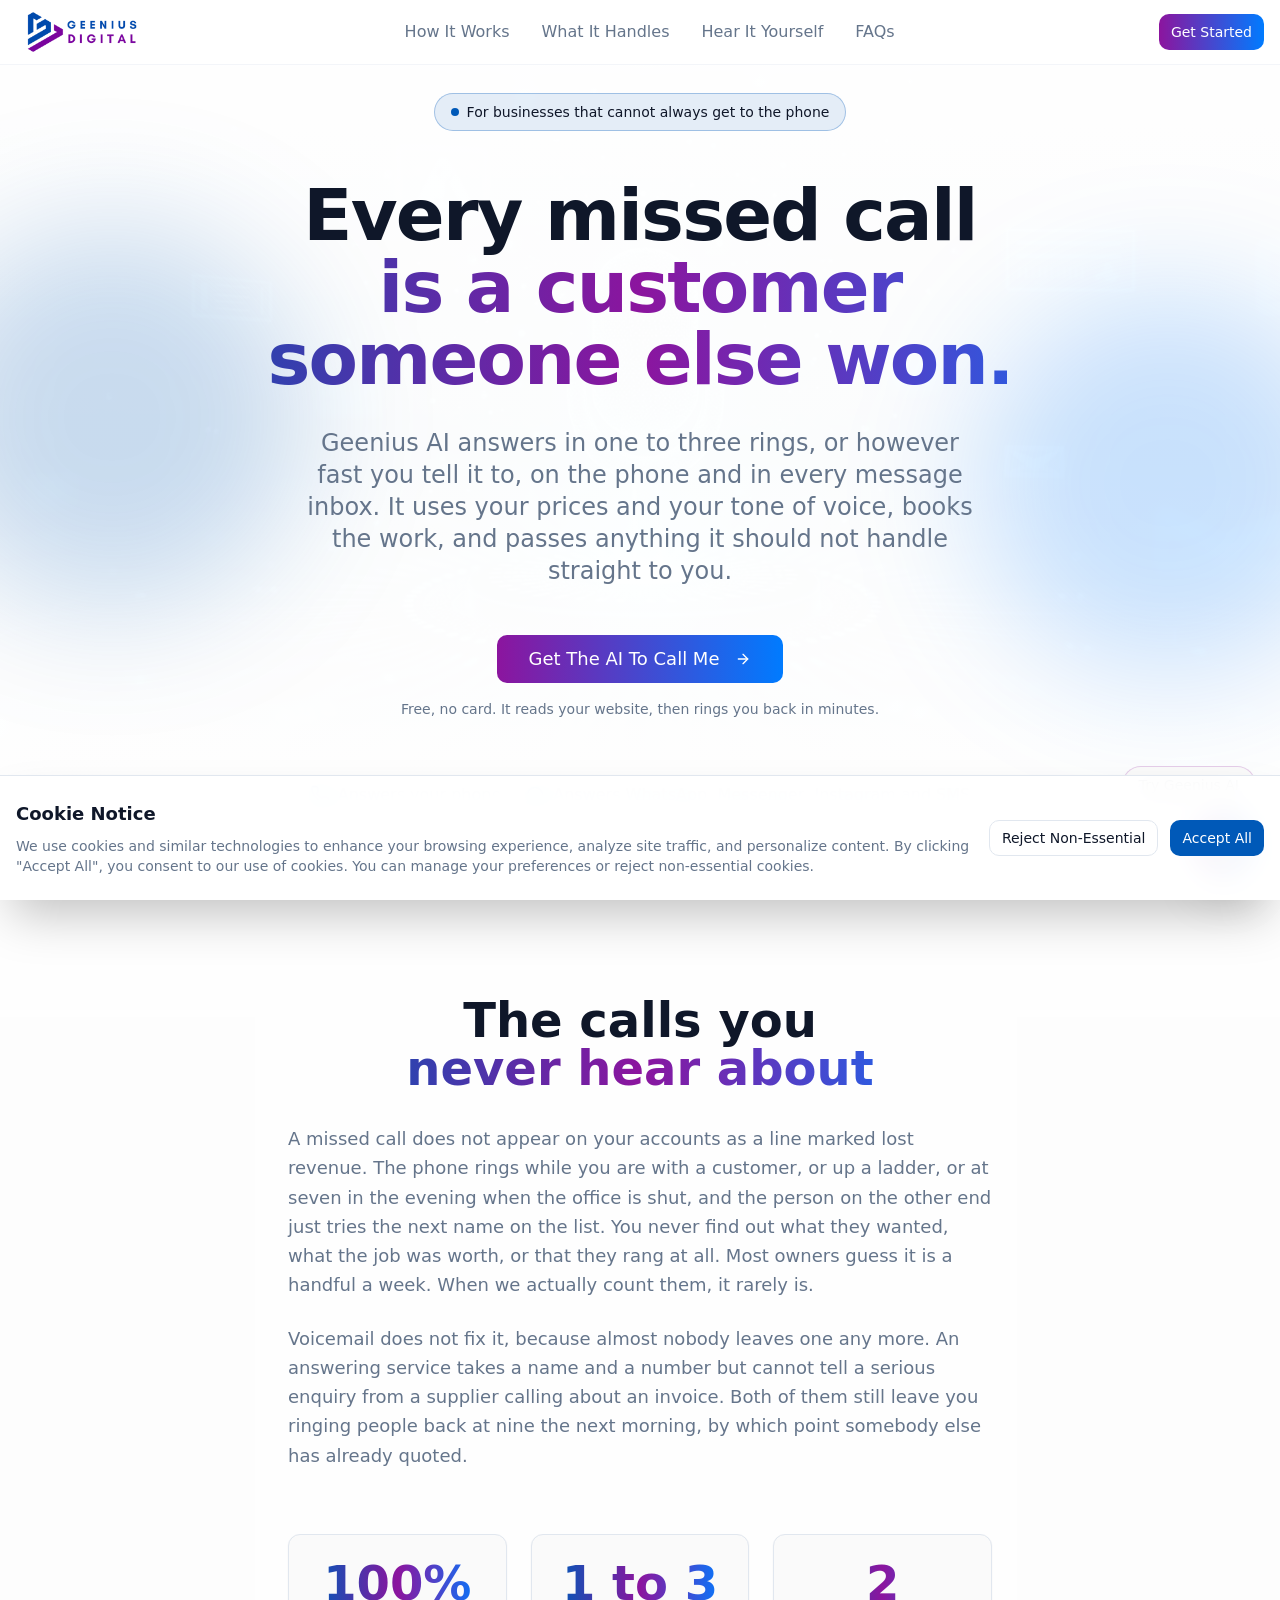
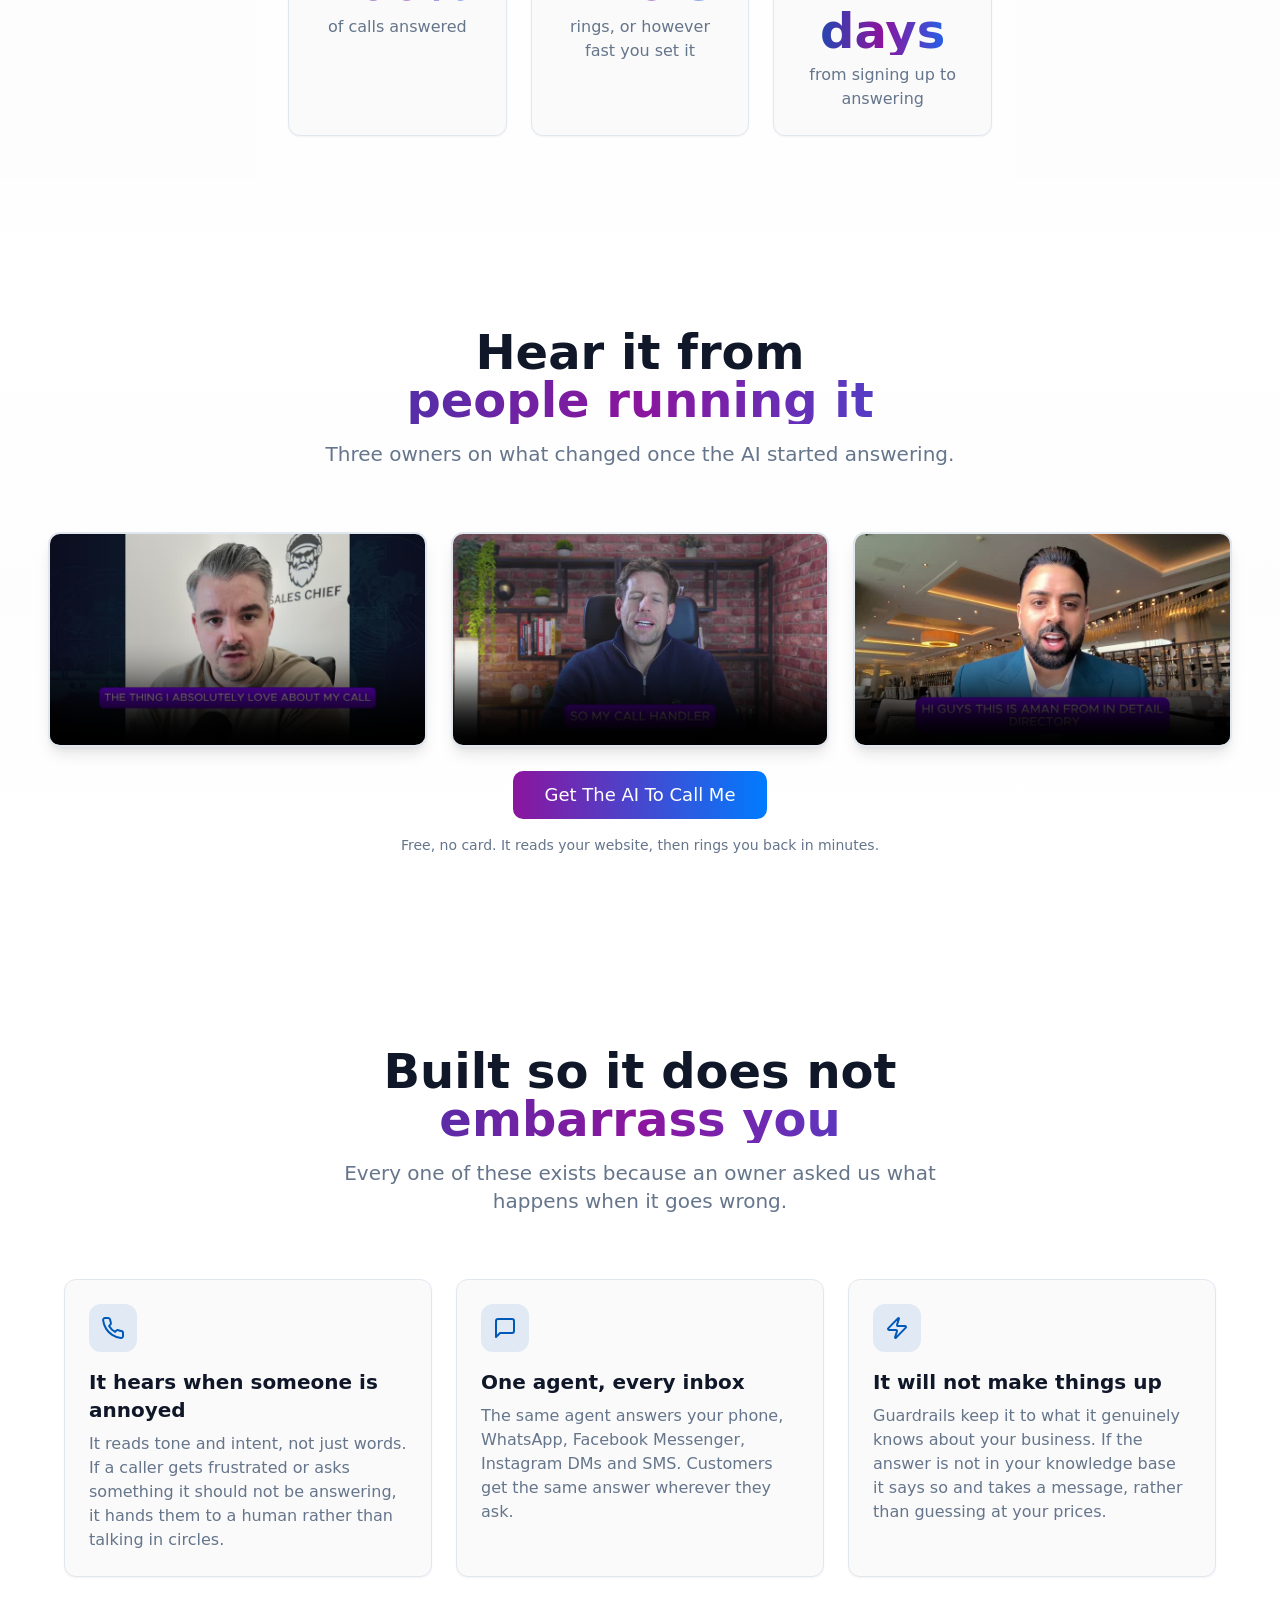
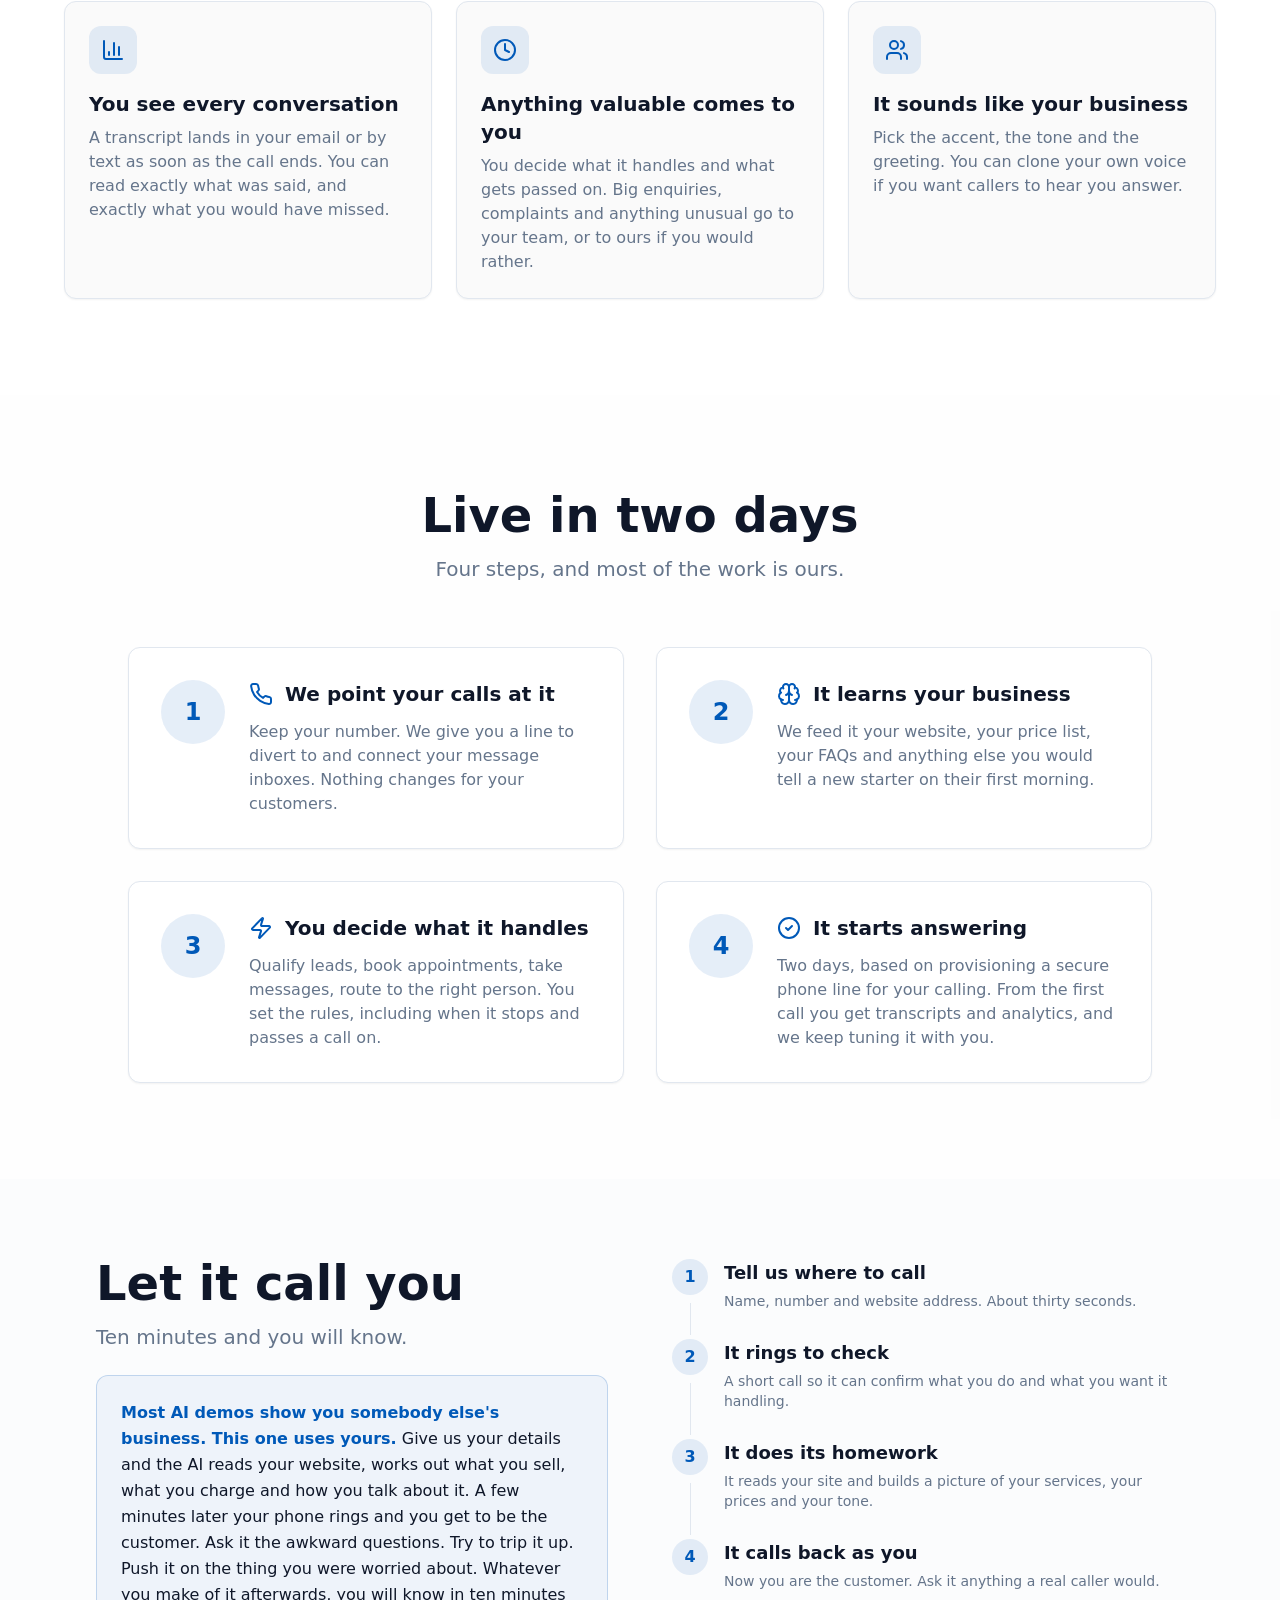
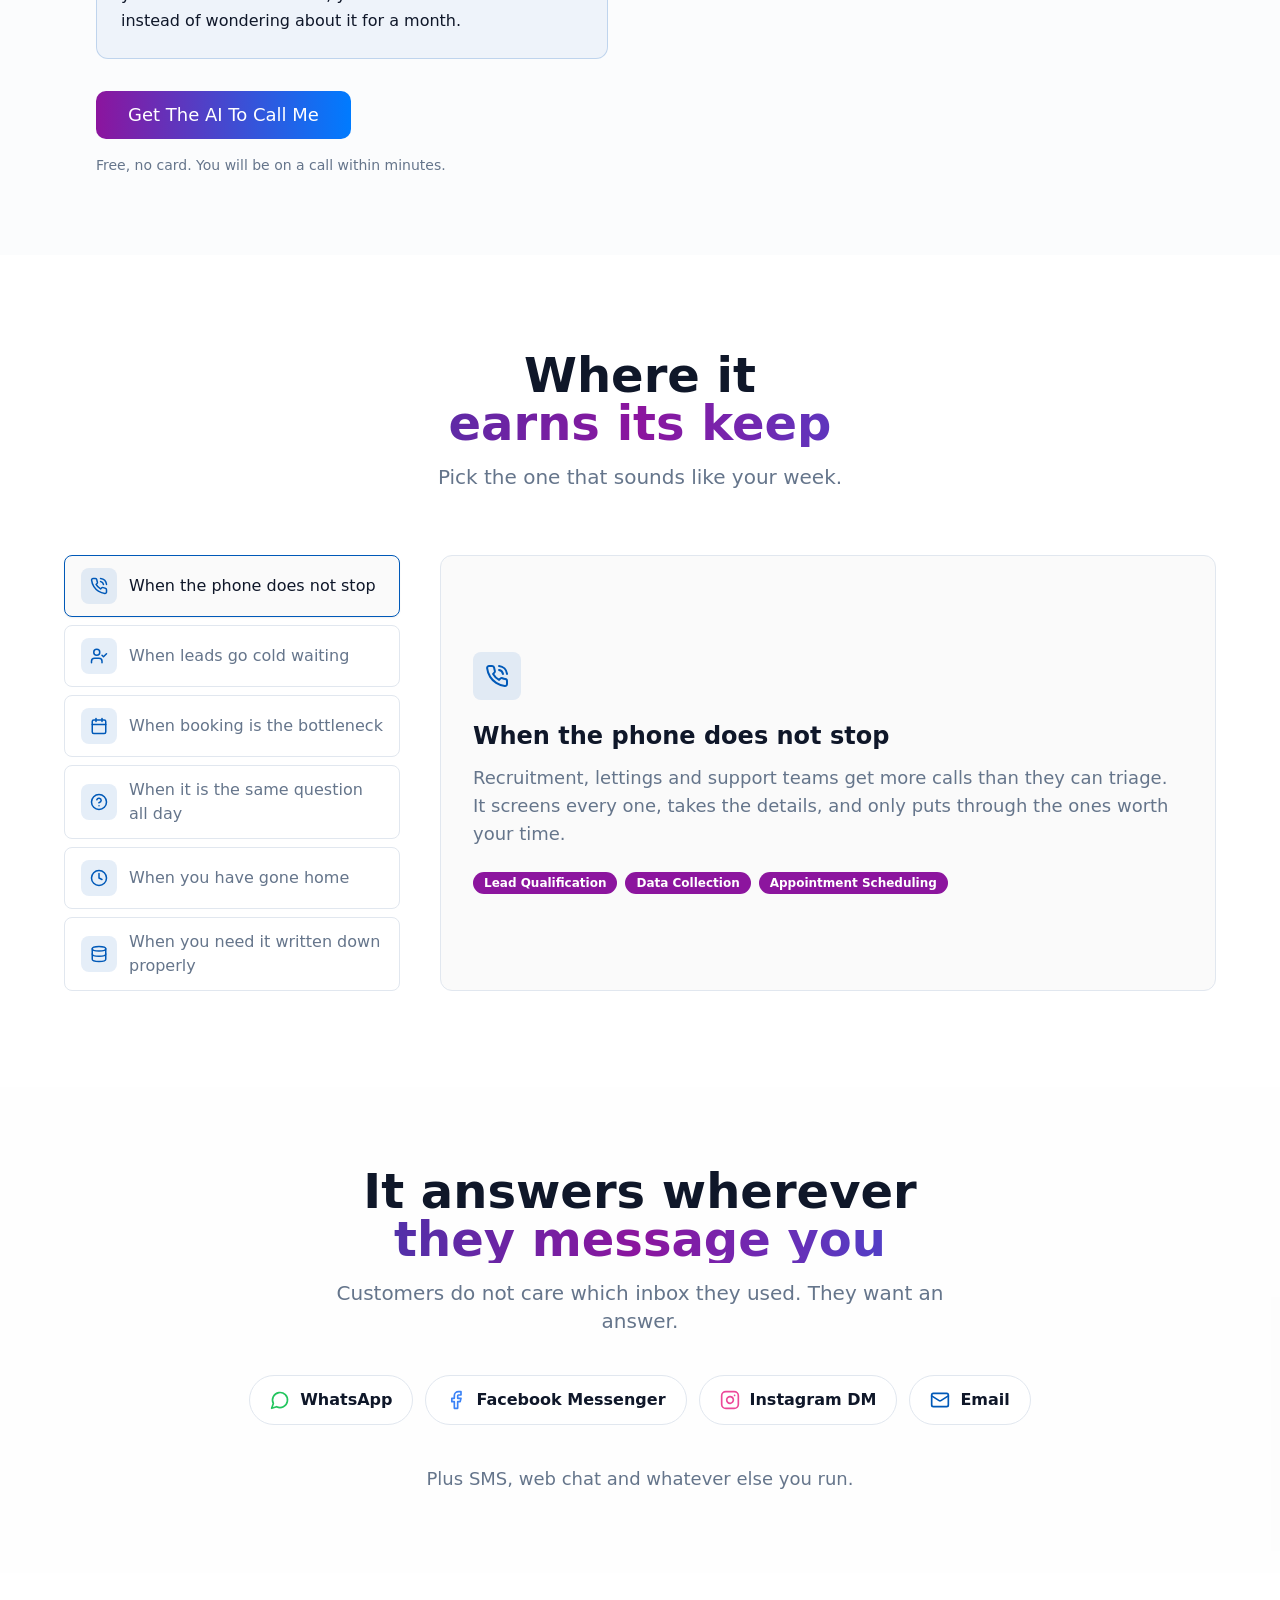
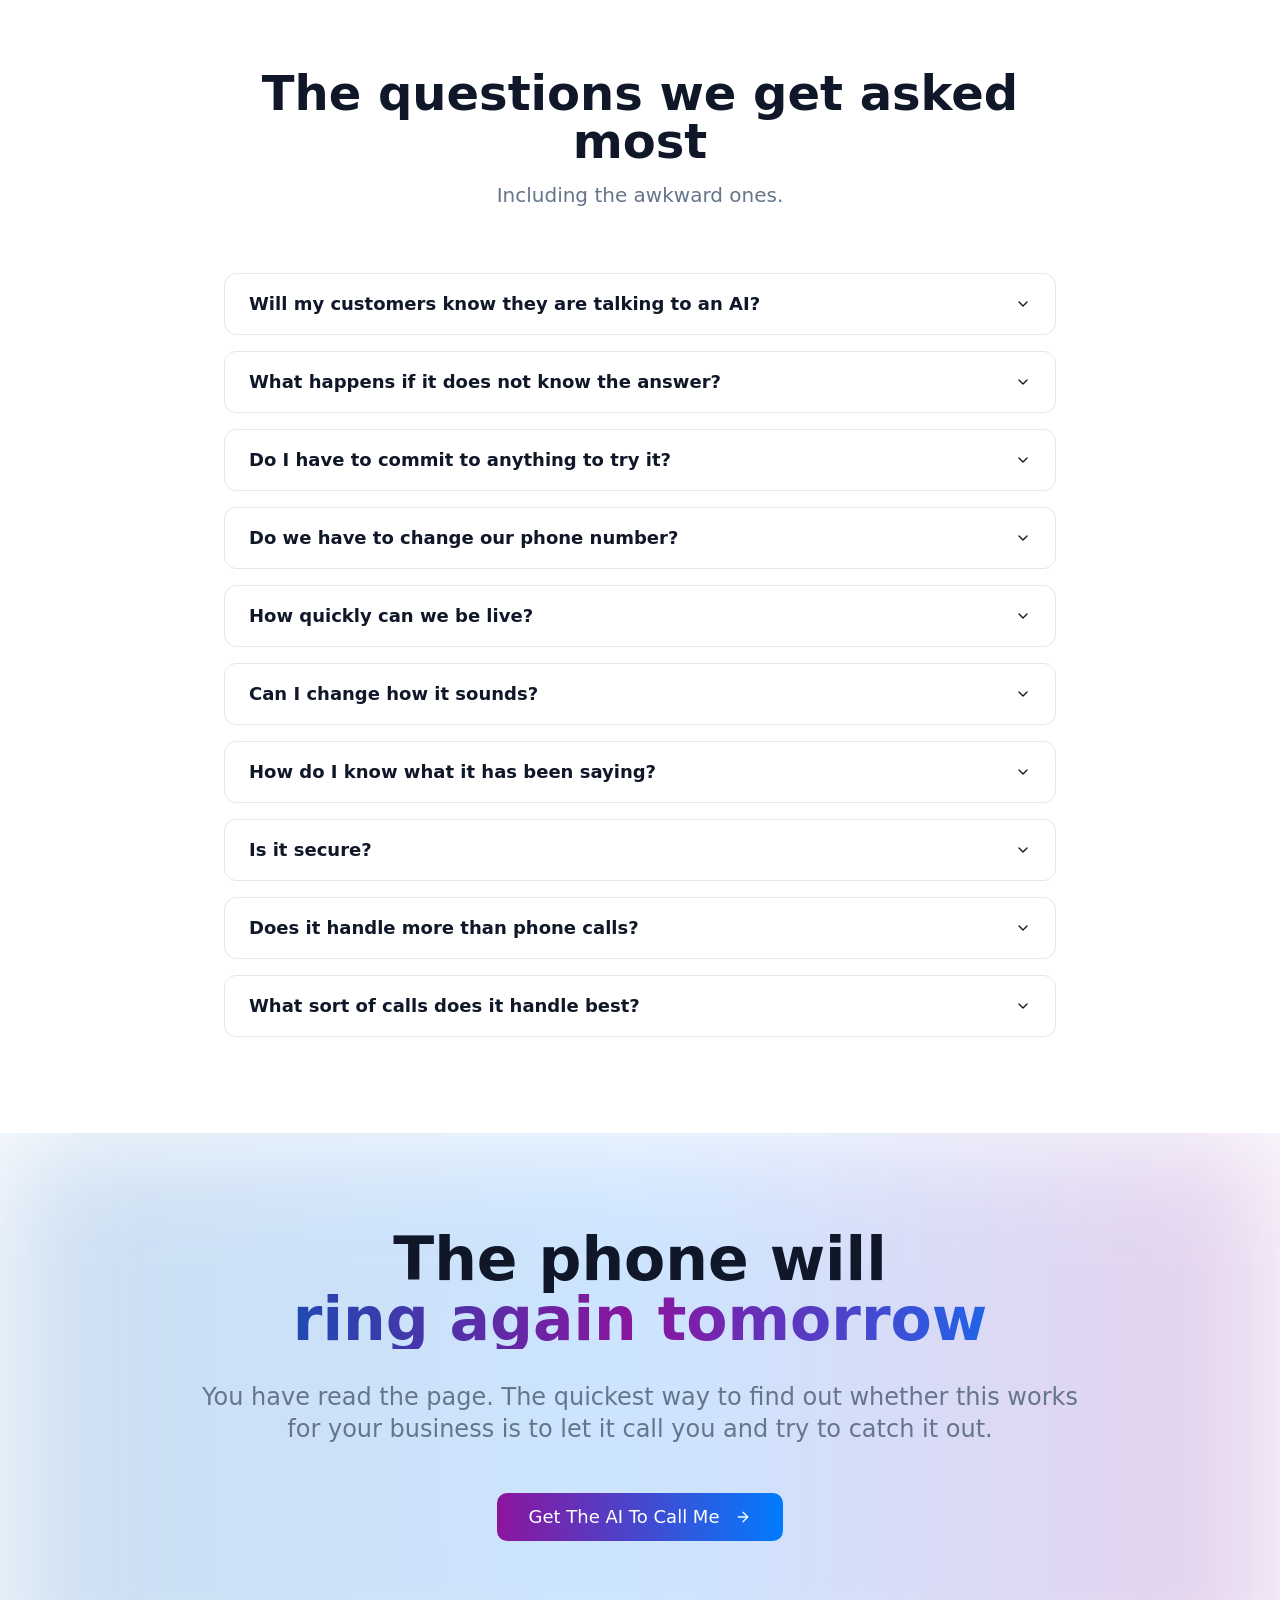
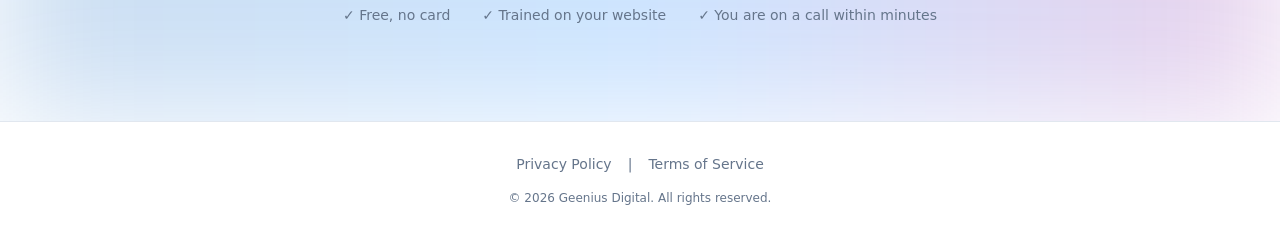
==== commit ff64bc67: "Show the three home page stats as cards Wraps the 100%, 1 to 3 and 2 days stats in cards matching th" ====
--- a/index.html
+++ b/index.html
@@ -165,7 +165,7 @@
     </script>
   </head>
   <body style="">
-    <div id="root"><div role="region" aria-label="Notifications (F8)" tabindex="-1" style="pointer-events: none;"></div><section aria-label="Notifications alt+T" tabindex="-1" aria-live="polite" aria-relevant="additions text" aria-atomic="false"></section><div class="min-h-screen bg-background"><nav class="fixed top-0 left-0 right-0 z-50 border-b border-border/40 bg-background/80 backdrop-blur-md" aria-label="Main navigation"><div class="container mx-auto px-4"><div class="flex items-center justify-between h-16"><a href="index.html" class="flex items-center gap-2" aria-label="Geenius AI Home"><picture><source srcset="assets/geenius-logo.webp" type="image/webp"><img src="assets/geenius-logo.png" alt="Geenius AI Logo" class="h-10 w-auto" width="384" height="132" loading="eager"></picture></a><div class="hidden md:flex items-center gap-8" role="navigation"><a href="#how-it-works" class="text-muted-foreground hover:text-foreground transition-colors">How It Works</a><a href="#use-cases" class="text-muted-foreground hover:text-foreground transition-colors">What It Handles</a><a href="#demo" class="text-muted-foreground hover:text-foreground transition-colors">Hear It Yourself</a><a href="#faq" class="text-muted-foreground hover:text-foreground transition-colors">FAQs</a></div><div class="flex items-center gap-4"><button class="inline-flex items-center justify-center gap-2 whitespace-nowrap text-sm font-medium ring-offset-background transition-colors focus-visible:outline-none focus-visible:ring-2 focus-visible:ring-ring focus-visible:ring-offset-2 disabled:pointer-events-none disabled:opacity-50 [&amp;_svg]:pointer-events-none [&amp;_svg]:size-4 [&amp;_svg]:shrink-0 bg-primary hover:bg-primary/90 h-9 rounded-md px-3 bg-gradient-to-r from-secondary to-accent hover:opacity-90 text-white" data-gx="open-popup">Get Started</button></div></div></div></nav><section class="relative min-h-screen flex items-center justify-center overflow-hidden"><div class="absolute inset-0 z-0"><picture><source srcset="assets/hero-bg.webp" type="image/webp"><img src="assets/hero-bg.jpg" alt="AI-powered voice technology background" class="w-full h-full object-cover opacity-30" width="1920" height="1080" loading="eager" fetchpriority="high"></picture><div class="absolute inset-0 bg-gradient-to-b from-background via-background/95 to-background"></div></div><div class="absolute top-1/4 -left-20 w-96 h-96 bg-primary/20 rounded-full blur-3xl animate-pulse"></div><div class="absolute bottom-1/4 -right-20 w-96 h-96 bg-accent/20 rounded-full blur-3xl animate-pulse delay-1000"></div><div class="container relative z-10 px-4 py-20"><div class="max-w-6xl mx-auto text-center space-y-8"><div class="inline-flex items-center gap-2 px-4 py-2 rounded-full border border-primary/30 bg-primary/10 backdrop-blur-sm mb-4"><div class="w-2 h-2 bg-primary rounded-full animate-pulse"></div><span class="text-sm font-medium text-foreground">For businesses that cannot always get to the phone</span></div><h1 class="text-5xl md:text-7xl font-bold tracking-tight gx-h1-balance"><span class="block">Every missed call </span><span class="block text-transparent bg-clip-text bg-gradient-to-r from-primary via-secondary to-accent">is a customer someone else won.</span></h1><p class="text-xl md:text-2xl text-muted-foreground max-w-2xl mx-auto">Geenius AI answers in one to three rings, or however fast you tell it to, on the phone and in every message inbox. It uses your prices and your tone of voice, books the work, and passes anything it should not handle straight to you.</p><div class="flex flex-col items-center gap-4 pt-4"><button class="inline-flex items-center justify-center gap-2 whitespace-nowrap font-medium ring-offset-background transition-colors focus-visible:outline-none focus-visible:ring-2 focus-visible:ring-ring focus-visible:ring-offset-2 disabled:pointer-events-none disabled:opacity-50 [&amp;_svg]:pointer-events-none [&amp;_svg]:size-4 [&amp;_svg]:shrink-0 bg-primary hover:bg-primary/90 h-11 rounded-md text-lg px-8 py-6 bg-gradient-to-r from-secondary to-accent hover:opacity-90 text-white group" data-gx="open-popup">Get The AI To Call Me<svg xmlns="http://www.w3.org/2000/svg" width="24" height="24" viewBox="0 0 24 24" fill="none" stroke="currentColor" stroke-width="2" stroke-linecap="round" stroke-linejoin="round" class="lucide lucide-arrow-right ml-2 h-5 w-5 group-hover:translate-x-1 transition-transform"><path d="M5 12h14"></path><path d="m12 5 7 7-7 7"></path></svg></button><p class="text-sm text-muted-foreground">Free, no card. It reads your website, then rings you back in minutes.</p></div><div class="flex flex-wrap gap-6 justify-center pt-8"><div class="flex items-center gap-2 text-muted-foreground"><svg xmlns="http://www.w3.org/2000/svg" width="24" height="24" viewBox="0 0 24 24" fill="none" stroke="currentColor" stroke-width="2" stroke-linecap="round" stroke-linejoin="round" class="lucide lucide-phone h-5 w-5 text-primary"><path d="M22 16.92v3a2 2 0 0 1-2.18 2 19.79 19.79 0 0 1-8.63-3.07 19.5 19.5 0 0 1-6-6 19.79 19.79 0 0 1-3.07-8.67A2 2 0 0 1 4.11 2h3a2 2 0 0 1 2 1.72 12.84 12.84 0 0 0 .7 2.81 2 2 0 0 1-.45 2.11L8.09 9.91a16 16 0 0 0 6 6l1.27-1.27a2 2 0 0 1 2.11-.45 12.84 12.84 0 0 0 2.81.7A2 2 0 0 1 22 16.92z"></path></svg><span>Answers your phone</span></div><div class="flex items-center gap-2 text-muted-foreground"><svg xmlns="http://www.w3.org/2000/svg" width="24" height="24" viewBox="0 0 24 24" fill="none" stroke="currentColor" stroke-width="2" stroke-linecap="round" stroke-linejoin="round" class="lucide lucide-message-circle h-5 w-5 text-accent"><path d="M7.9 20A9 9 0 1 0 4 16.1L2 22Z"></path></svg><span>Answers WhatsApp, Messenger, Instagram and SMS</span></div></div></div></div></section><section id="the-problem" class="py-24 px-4 bg-card/30" aria-labelledby="problem-heading"><div class="container mx-auto max-w-3xl"><h2 id="problem-heading" class="text-4xl md:text-5xl font-bold mb-8 text-center">The calls you<span class="block bg-gradient-to-r from-primary via-secondary to-accent bg-clip-text text-transparent">never hear about</span></h2><div class="space-y-6 text-lg text-muted-foreground leading-relaxed"><p>A missed call does not appear on your accounts as a line marked lost revenue. The phone rings while you are with a customer, or up a ladder, or at seven in the evening when the office is shut, and the person on the other end just tries the next name on the list. You never find out what they wanted, what the job was worth, or that they rang at all. Most owners guess it is a handful a week. When we actually count them, it rarely is.</p><p>Voicemail does not fix it, because almost nobody leaves one any more. An answering service takes a name and a number but cannot tell a serious enquiry from a supplier calling about an invoice. Both of them still leave you ringing people back at nine the next morning, by which point somebody else has already quoted.</p></div><div class="grid sm:grid-cols-3 gap-8 mt-14 pt-12 border-t border-border"><div class="text-center"><p class="text-4xl md:text-5xl font-bold bg-gradient-to-r from-primary via-secondary to-accent bg-clip-text text-transparent">100%</p><p class="text-base text-muted-foreground mt-2">of calls answered</p></div><div class="text-center"><p class="text-4xl md:text-5xl font-bold bg-gradient-to-r from-primary via-secondary to-accent bg-clip-text text-transparent">1 to 3</p><p class="text-base text-muted-foreground mt-2">rings, or however fast you set it</p></div><div class="text-center"><p class="text-4xl md:text-5xl font-bold bg-gradient-to-r from-primary via-secondary to-accent bg-clip-text text-transparent">2 days</p><p class="text-base text-muted-foreground mt-2">from signing up to answering</p></div></div></div></section><section class="py-24 px-4 relative overflow-hidden"><div class="absolute inset-0 bg-gradient-to-b from-background via-card/30 to-background"></div><div class="container mx-auto relative z-10"><div class="text-center mb-16 space-y-4"><h2 class="text-4xl md:text-5xl font-bold">Hear it from<span class="block bg-gradient-to-r from-primary via-secondary to-accent bg-clip-text text-transparent">people running it</span></h2><p class="text-xl text-muted-foreground max-w-2xl mx-auto">Three owners on what changed once the AI started answering.</p></div><div class="text-center space-y-6"><div class="grid md:grid-cols-3 gap-6 mb-4"><div class="rounded-xl border-2 border-border bg-card overflow-hidden shadow-lg"><video class="w-full h-auto block aspect-video bg-muted" controls="" playsinline="" preload="none" src="https://assets.cdn.filesafe.space/XatOoiZ1a3R43wuBeqYK/media/699c475e10bc9c8e6a553358.mp4" data-gx="video" poster="assets/poster-testimonial-1.jpg">Your browser does not support the video tag.</video></div><div class="rounded-xl border-2 border-border bg-card overflow-hidden shadow-lg"><video class="w-full h-auto block aspect-video bg-muted" controls="" playsinline="" preload="none" src="https://assets.cdn.filesafe.space/XatOoiZ1a3R43wuBeqYK/media/699c4651340118329d85db87.mp4" data-gx="video" poster="assets/poster-testimonial-2.jpg">Your browser does not support the video tag.</video></div><div class="rounded-xl border-2 border-border bg-card overflow-hidden shadow-lg"><video class="w-full h-auto block aspect-video bg-muted" controls="" playsinline="" preload="none" src="https://assets.cdn.filesafe.space/XatOoiZ1a3R43wuBeqYK/media/69b021547fc07c01f3531b97.mp4" data-gx="video" poster="assets/poster-testimonial-3.jpg">Your browser does not support the video tag.</video></div></div><div><button class="inline-flex items-center justify-center gap-2 whitespace-nowrap font-medium ring-offset-background transition-colors focus-visible:outline-none focus-visible:ring-2 focus-visible:ring-ring focus-visible:ring-offset-2 disabled:pointer-events-none disabled:opacity-50 [&amp;_svg]:pointer-events-none [&amp;_svg]:size-4 [&amp;_svg]:shrink-0 bg-primary hover:bg-primary/90 h-11 rounded-md text-lg px-8 py-6 bg-gradient-to-r from-secondary to-accent hover:opacity-90 text-white" data-gx="open-popup">Get The AI To Call Me</button><p class="text-sm text-muted-foreground mt-4">Free, no card. It reads your website, then rings you back in minutes.</p></div></div></div></section><section id="features" class="py-24 px-4 relative" aria-labelledby="features-heading"><div class="container mx-auto"><div class="text-center mb-16 space-y-4"><h2 id="features-heading" class="text-4xl md:text-5xl font-bold">Built so it does not<span class="block bg-gradient-to-r from-primary via-secondary to-accent bg-clip-text text-transparent">embarrass you</span></h2><p class="text-xl text-muted-foreground max-w-2xl mx-auto">Every one of these exists because an owner asked us what happens when it goes wrong.</p></div><div class="grid md:grid-cols-2 lg:grid-cols-3 gap-6 max-w-6xl mx-auto"><div class="rounded-lg border text-card-foreground shadow-sm p-6 bg-card border-border hover:border-primary/50 transition-all duration-300 hover:shadow-lg hover:shadow-primary/20 group"><div class="w-12 h-12 rounded-lg bg-primary/10 flex items-center justify-center mb-4 group-hover:bg-primary/20 transition-colors"><svg xmlns="http://www.w3.org/2000/svg" width="24" height="24" viewBox="0 0 24 24" fill="none" stroke="currentColor" stroke-width="2" stroke-linecap="round" stroke-linejoin="round" class="lucide lucide-phone h-6 w-6 text-primary"><path d="M22 16.92v3a2 2 0 0 1-2.18 2 19.79 19.79 0 0 1-8.63-3.07 19.5 19.5 0 0 1-6-6 19.79 19.79 0 0 1-3.07-8.67A2 2 0 0 1 4.11 2h3a2 2 0 0 1 2 1.72 12.84 12.84 0 0 0 .7 2.81 2 2 0 0 1-.45 2.11L8.09 9.91a16 16 0 0 0 6 6l1.27-1.27a2 2 0 0 1 2.11-.45 12.84 12.84 0 0 0 2.81.7A2 2 0 0 1 22 16.92z"></path></svg></div><h3 class="text-xl font-semibold mb-2">It hears when someone is annoyed</h3><p class="text-muted-foreground">It reads tone and intent, not just words. If a caller gets frustrated or asks something it should not be answering, it hands them to a human rather than talking in circles.</p></div><div class="rounded-lg border text-card-foreground shadow-sm p-6 bg-card border-border hover:border-primary/50 transition-all duration-300 hover:shadow-lg hover:shadow-primary/20 group"><div class="w-12 h-12 rounded-lg bg-primary/10 flex items-center justify-center mb-4 group-hover:bg-primary/20 transition-colors"><svg xmlns="http://www.w3.org/2000/svg" width="24" height="24" viewBox="0 0 24 24" fill="none" stroke="currentColor" stroke-width="2" stroke-linecap="round" stroke-linejoin="round" class="lucide lucide-message-square h-6 w-6 text-primary"><path d="M21 15a2 2 0 0 1-2 2H7l-4 4V5a2 2 0 0 1 2-2h14a2 2 0 0 1 2 2z"></path></svg></div><h3 class="text-xl font-semibold mb-2">One agent, every inbox</h3><p class="text-muted-foreground">The same agent answers your phone, WhatsApp, Facebook Messenger, Instagram DMs and SMS. Customers get the same answer wherever they ask.</p></div><div class="rounded-lg border text-card-foreground shadow-sm p-6 bg-card border-border hover:border-primary/50 transition-all duration-300 hover:shadow-lg hover:shadow-primary/20 group"><div class="w-12 h-12 rounded-lg bg-primary/10 flex items-center justify-center mb-4 group-hover:bg-primary/20 transition-colors"><svg xmlns="http://www.w3.org/2000/svg" width="24" height="24" viewBox="0 0 24 24" fill="none" stroke="currentColor" stroke-width="2" stroke-linecap="round" stroke-linejoin="round" class="lucide lucide-zap h-6 w-6 text-primary"><path d="M4 14a1 1 0 0 1-.78-1.63l9.9-10.2a.5.5 0 0 1 .86.46l-1.92 6.02A1 1 0 0 0 13 10h7a1 1 0 0 1 .78 1.63l-9.9 10.2a.5.5 0 0 1-.86-.46l1.92-6.02A1 1 0 0 0 11 14z"></path></svg></div><h3 class="text-xl font-semibold mb-2">It will not make things up</h3><p class="text-muted-foreground">Guardrails keep it to what it genuinely knows about your business. If the answer is not in your knowledge base it says so and takes a message, rather than guessing at your prices.</p></div><div class="rounded-lg border text-card-foreground shadow-sm p-6 bg-card border-border hover:border-primary/50 transition-all duration-300 hover:shadow-lg hover:shadow-primary/20 group"><div class="w-12 h-12 rounded-lg bg-primary/10 flex items-center justify-center mb-4 group-hover:bg-primary/20 transition-colors"><svg xmlns="http://www.w3.org/2000/svg" width="24" height="24" viewBox="0 0 24 24" fill="none" stroke="currentColor" stroke-width="2" stroke-linecap="round" stroke-linejoin="round" class="lucide lucide-chart-column h-6 w-6 text-primary"><path d="M3 3v16a2 2 0 0 0 2 2h16"></path><path d="M18 17V9"></path><path d="M13 17V5"></path><path d="M8 17v-3"></path></svg></div><h3 class="text-xl font-semibold mb-2">You see every conversation</h3><p class="text-muted-foreground">A transcript lands in your email or by text as soon as the call ends. You can read exactly what was said, and exactly what you would have missed.</p></div><div class="rounded-lg border text-card-foreground shadow-sm p-6 bg-card border-border hover:border-primary/50 transition-all duration-300 hover:shadow-lg hover:shadow-primary/20 group"><div class="w-12 h-12 rounded-lg bg-primary/10 flex items-center justify-center mb-4 group-hover:bg-primary/20 transition-colors"><svg xmlns="http://www.w3.org/2000/svg" width="24" height="24" viewBox="0 0 24 24" fill="none" stroke="currentColor" stroke-width="2" stroke-linecap="round" stroke-linejoin="round" class="lucide lucide-clock h-6 w-6 text-primary"><circle cx="12" cy="12" r="10"></circle><polyline points="12 6 12 12 16 14"></polyline></svg></div><h3 class="text-xl font-semibold mb-2">Anything valuable comes to you</h3><p class="text-muted-foreground">You decide what it handles and what gets passed on. Big enquiries, complaints and anything unusual go to your team, or to ours if you would rather.</p></div><div class="rounded-lg border text-card-foreground shadow-sm p-6 bg-card border-border hover:border-primary/50 transition-all duration-300 hover:shadow-lg hover:shadow-primary/20 group"><div class="w-12 h-12 rounded-lg bg-primary/10 flex items-center justify-center mb-4 group-hover:bg-primary/20 transition-colors"><svg xmlns="http://www.w3.org/2000/svg" width="24" height="24" viewBox="0 0 24 24" fill="none" stroke="currentColor" stroke-width="2" stroke-linecap="round" stroke-linejoin="round" class="lucide lucide-users h-6 w-6 text-primary"><path d="M16 21v-2a4 4 0 0 0-4-4H6a4 4 0 0 0-4 4v2"></path><circle cx="9" cy="7" r="4"></circle><path d="M22 21v-2a4 4 0 0 0-3-3.87"></path><path d="M16 3.13a4 4 0 0 1 0 7.75"></path></svg></div><h3 class="text-xl font-semibold mb-2">It sounds like your business</h3><p class="text-muted-foreground">Pick the accent, the tone and the greeting. You can clone your own voice if you want callers to hear you answer.</p></div></div></div></section><section id="how-it-works" class="py-24 px-4 bg-card/30" aria-labelledby="how-it-works-heading"><div class="container mx-auto"><div class="text-center mb-16 space-y-4"><h2 id="how-it-works-heading" class="text-4xl md:text-5xl font-bold">Live in two days</h2><p class="text-xl text-muted-foreground max-w-2xl mx-auto">Four steps, and most of the work is ours.</p></div><div class="max-w-5xl mx-auto"><div class="grid md:grid-cols-2 gap-8"><div class="rounded-lg border text-card-foreground shadow-sm relative p-8 bg-background border-border hover:border-primary/50 transition-all duration-300"><div class="flex items-start gap-6"><div class="flex-shrink-0"><div class="w-16 h-16 rounded-full bg-primary/10 flex items-center justify-center text-2xl font-bold text-primary">1</div></div><div class="flex-1"><div class="flex items-center gap-3 mb-3"><svg xmlns="http://www.w3.org/2000/svg" width="24" height="24" viewBox="0 0 24 24" fill="none" stroke="currentColor" stroke-width="2" stroke-linecap="round" stroke-linejoin="round" class="lucide lucide-phone h-6 w-6 text-primary"><path d="M22 16.92v3a2 2 0 0 1-2.18 2 19.79 19.79 0 0 1-8.63-3.07 19.5 19.5 0 0 1-6-6 19.79 19.79 0 0 1-3.07-8.67A2 2 0 0 1 4.11 2h3a2 2 0 0 1 2 1.72 12.84 12.84 0 0 0 .7 2.81 2 2 0 0 1-.45 2.11L8.09 9.91a16 16 0 0 0 6 6l1.27-1.27a2 2 0 0 1 2.11-.45 12.84 12.84 0 0 0 2.81.7A2 2 0 0 1 22 16.92z"></path></svg><h3 class="text-xl font-semibold">We point your calls at it</h3></div><p class="text-muted-foreground">Keep your number. We give you a line to divert to and connect your message inboxes. Nothing changes for your customers.</p></div></div></div><div class="rounded-lg border text-card-foreground shadow-sm relative p-8 bg-background border-border hover:border-primary/50 transition-all duration-300"><div class="flex items-start gap-6"><div class="flex-shrink-0"><div class="w-16 h-16 rounded-full bg-primary/10 flex items-center justify-center text-2xl font-bold text-primary">2</div></div><div class="flex-1"><div class="flex items-center gap-3 mb-3"><svg xmlns="http://www.w3.org/2000/svg" width="24" height="24" viewBox="0 0 24 24" fill="none" stroke="currentColor" stroke-width="2" stroke-linecap="round" stroke-linejoin="round" class="lucide lucide-brain h-6 w-6 text-primary"><path d="M12 5a3 3 0 1 0-5.997.125 4 4 0 0 0-2.526 5.77 4 4 0 0 0 .556 6.588A4 4 0 1 0 12 18Z"></path><path d="M12 5a3 3 0 1 1 5.997.125 4 4 0 0 1 2.526 5.77 4 4 0 0 1-.556 6.588A4 4 0 1 1 12 18Z"></path><path d="M15 13a4.5 4.5 0 0 1-3-4 4.5 4.5 0 0 1-3 4"></path><path d="M17.599 6.5a3 3 0 0 0 .399-1.375"></path><path d="M6.003 5.125A3 3 0 0 0 6.401 6.5"></path><path d="M3.477 10.896a4 4 0 0 1 .585-.396"></path><path d="M19.938 10.5a4 4 0 0 1 .585.396"></path><path d="M6 18a4 4 0 0 1-1.967-.516"></path><path d="M19.967 17.484A4 4 0 0 1 18 18"></path></svg><h3 class="text-xl font-semibold">It learns your business</h3></div><p class="text-muted-foreground">We feed it your website, your price list, your FAQs and anything else you would tell a new starter on their first morning.</p></div></div></div><div class="rounded-lg border text-card-foreground shadow-sm relative p-8 bg-background border-border hover:border-primary/50 transition-all duration-300"><div class="flex items-start gap-6"><div class="flex-shrink-0"><div class="w-16 h-16 rounded-full bg-primary/10 flex items-center justify-center text-2xl font-bold text-primary">3</div></div><div class="flex-1"><div class="flex items-center gap-3 mb-3"><svg xmlns="http://www.w3.org/2000/svg" width="24" height="24" viewBox="0 0 24 24" fill="none" stroke="currentColor" stroke-width="2" stroke-linecap="round" stroke-linejoin="round" class="lucide lucide-zap h-6 w-6 text-primary"><path d="M4 14a1 1 0 0 1-.78-1.63l9.9-10.2a.5.5 0 0 1 .86.46l-1.92 6.02A1 1 0 0 0 13 10h7a1 1 0 0 1 .78 1.63l-9.9 10.2a.5.5 0 0 1-.86-.46l1.92-6.02A1 1 0 0 0 11 14z"></path></svg><h3 class="text-xl font-semibold">You decide what it handles</h3></div><p class="text-muted-foreground">Qualify leads, book appointments, take messages, route to the right person. You set the rules, including when it stops and passes a call on.</p></div></div></div><div class="rounded-lg border text-card-foreground shadow-sm relative p-8 bg-background border-border hover:border-primary/50 transition-all duration-300"><div class="flex items-start gap-6"><div class="flex-shrink-0"><div class="w-16 h-16 rounded-full bg-primary/10 flex items-center justify-center text-2xl font-bold text-primary">4</div></div><div class="flex-1"><div class="flex items-center gap-3 mb-3"><svg xmlns="http://www.w3.org/2000/svg" width="24" height="24" viewBox="0 0 24 24" fill="none" stroke="currentColor" stroke-width="2" stroke-linecap="round" stroke-linejoin="round" class="lucide lucide-circle-check h-6 w-6 text-primary"><circle cx="12" cy="12" r="10"></circle><path d="m9 12 2 2 4-4"></path></svg><h3 class="text-xl font-semibold">It starts answering</h3></div><p class="text-muted-foreground">Two days, based on provisioning a secure phone line for your calling. From the first call you get transcripts and analytics, and we keep tuning it with you.</p></div></div></div></div></div></div></section><section id="demo" class="py-20 px-4 bg-muted/30" aria-labelledby="demo-heading"><div class="container mx-auto max-w-6xl"><div class="gx-split"><div><h2 id="demo-heading" class="text-4xl md:text-5xl font-bold mb-4">Let it call you</h2><p class="text-xl text-muted-foreground mb-6">Ten minutes and you will know.</p><div class="bg-primary/5 border border-primary/20 rounded-lg p-6 mb-8"><p class="text-base text-foreground leading-relaxed"><strong class="text-primary">Most AI demos show you somebody else's business. This one uses yours.</strong> Give us your details and the AI reads your website, works out what you sell, what you charge and how you talk about it. A few minutes later your phone rings and you get to be the customer. Ask it the awkward questions. Try to trip it up. Push it on the thing you were worried about. Whatever you make of it afterwards, you will know in ten minutes instead of wondering about it for a month.</p></div><button class="inline-flex items-center justify-center gap-2 whitespace-nowrap font-medium ring-offset-background transition-colors focus-visible:outline-none focus-visible:ring-2 focus-visible:ring-ring focus-visible:ring-offset-2 disabled:pointer-events-none disabled:opacity-50 [&amp;_svg]:pointer-events-none [&amp;_svg]:size-4 [&amp;_svg]:shrink-0 bg-primary hover:bg-primary/90 h-11 rounded-md text-lg px-8 py-6 bg-gradient-to-r from-secondary to-accent hover:opacity-90 text-white" data-gx="open-popup">Get The AI To Call Me</button><p class="text-sm text-muted-foreground mt-4">Free, no card. You will be on a call within minutes.</p></div><ol class="gx-steps"><li class="gx-step"><span class="gx-step-num">1</span><div><h3 class="text-lg font-semibold mb-1">Tell us where to call</h3><p class="text-sm text-muted-foreground">Name, number and website address. About thirty seconds.</p></div></li><li class="gx-step"><span class="gx-step-num">2</span><div><h3 class="text-lg font-semibold mb-1">It rings to check</h3><p class="text-sm text-muted-foreground">A short call so it can confirm what you do and what you want it handling.</p></div></li><li class="gx-step"><span class="gx-step-num">3</span><div><h3 class="text-lg font-semibold mb-1">It does its homework</h3><p class="text-sm text-muted-foreground">It reads your site and builds a picture of your services, your prices and your tone.</p></div></li><li class="gx-step"><span class="gx-step-num">4</span><div><h3 class="text-lg font-semibold mb-1">It calls back as you</h3><p class="text-sm text-muted-foreground">Now you are the customer. Ask it anything a real caller would.</p></div></li></ol></div></div></section><section id="use-cases" class="py-24 px-4 relative" aria-labelledby="use-cases-heading"><div class="container mx-auto"><div class="text-center mb-16 space-y-4"><h2 id="use-cases-heading" class="text-4xl md:text-5xl font-bold">Where it<span class="block bg-gradient-to-r from-primary via-secondary to-accent bg-clip-text text-transparent">earns its keep</span></h2><p class="text-xl text-muted-foreground max-w-2xl mx-auto">Pick the one that sounds like your week.</p></div><div class="gx-uc"><div class="gx-uc-list" role="tablist" aria-label="Situations"><button type="button" role="tab" id="uc-t1" aria-controls="uc-p1" aria-selected="true" tabindex="0" data-gx="usecase-tab" class="gx-uc-tab"><span class="gx-uc-ico"><svg xmlns="http://www.w3.org/2000/svg" width="24" height="24" viewBox="0 0 24 24" fill="none" stroke="currentColor" stroke-width="2" stroke-linecap="round" stroke-linejoin="round" class="lucide lucide-phone-call text-primary"><path d="M22 16.92v3a2 2 0 0 1-2.18 2 19.79 19.79 0 0 1-8.63-3.07 19.5 19.5 0 0 1-6-6 19.79 19.79 0 0 1-3.07-8.67A2 2 0 0 1 4.11 2h3a2 2 0 0 1 2 1.72 12.84 12.84 0 0 0 .7 2.81 2 2 0 0 1-.45 2.11L8.09 9.91a16 16 0 0 0 6 6l1.27-1.27a2 2 0 0 1 2.11-.45 12.84 12.84 0 0 0 2.81.7A2 2 0 0 1 22 16.92z"></path><path d="M14.05 2a9 9 0 0 1 8 7.94"></path><path d="M14.05 6A5 5 0 0 1 18 10"></path></svg></span><span class="gx-uc-label">When the phone does not stop</span></button><button type="button" role="tab" id="uc-t2" aria-controls="uc-p2" aria-selected="false" tabindex="-1" data-gx="usecase-tab" class="gx-uc-tab"><span class="gx-uc-ico"><svg xmlns="http://www.w3.org/2000/svg" width="24" height="24" viewBox="0 0 24 24" fill="none" stroke="currentColor" stroke-width="2" stroke-linecap="round" stroke-linejoin="round" class="lucide lucide-user-check text-primary"><path d="M16 21v-2a4 4 0 0 0-4-4H6a4 4 0 0 0-4 4v2"></path><circle cx="9" cy="7" r="4"></circle><polyline points="16 11 18 13 22 9"></polyline></svg></span><span class="gx-uc-label">When leads go cold waiting</span></button><button type="button" role="tab" id="uc-t3" aria-controls="uc-p3" aria-selected="false" tabindex="-1" data-gx="usecase-tab" class="gx-uc-tab"><span class="gx-uc-ico"><svg xmlns="http://www.w3.org/2000/svg" width="24" height="24" viewBox="0 0 24 24" fill="none" stroke="currentColor" stroke-width="2" stroke-linecap="round" stroke-linejoin="round" class="lucide lucide-calendar text-primary"><path d="M8 2v4"></path><path d="M16 2v4"></path><rect width="18" height="18" x="3" y="4" rx="2"></rect><path d="M3 10h18"></path></svg></span><span class="gx-uc-label">When booking is the bottleneck</span></button><button type="button" role="tab" id="uc-t4" aria-controls="uc-p4" aria-selected="false" tabindex="-1" data-gx="usecase-tab" class="gx-uc-tab"><span class="gx-uc-ico"><svg xmlns="http://www.w3.org/2000/svg" width="24" height="24" viewBox="0 0 24 24" fill="none" stroke="currentColor" stroke-width="2" stroke-linecap="round" stroke-linejoin="round" class="lucide lucide-circle-help text-primary"><circle cx="12" cy="12" r="10"></circle><path d="M9.09 9a3 3 0 0 1 5.83 1c0 2-3 3-3 3"></path><path d="M12 17h.01"></path></svg></span><span class="gx-uc-label">When it is the same question all day</span></button><button type="button" role="tab" id="uc-t5" aria-controls="uc-p5" aria-selected="false" tabindex="-1" data-gx="usecase-tab" class="gx-uc-tab"><span class="gx-uc-ico"><svg xmlns="http://www.w3.org/2000/svg" width="24" height="24" viewBox="0 0 24 24" fill="none" stroke="currentColor" stroke-width="2" stroke-linecap="round" stroke-linejoin="round" class="lucide lucide-clock text-primary"><circle cx="12" cy="12" r="10"></circle><polyline points="12 6 12 12 16 14"></polyline></svg></span><span class="gx-uc-label">When you have gone home</span></button><button type="button" role="tab" id="uc-t6" aria-controls="uc-p6" aria-selected="false" tabindex="-1" data-gx="usecase-tab" class="gx-uc-tab"><span class="gx-uc-ico"><svg xmlns="http://www.w3.org/2000/svg" width="24" height="24" viewBox="0 0 24 24" fill="none" stroke="currentColor" stroke-width="2" stroke-linecap="round" stroke-linejoin="round" class="lucide lucide-database text-primary"><ellipse cx="12" cy="5" rx="9" ry="3"></ellipse><path d="M3 5V19A9 3 0 0 0 21 19V5"></path><path d="M3 12A9 3 0 0 0 21 12"></path></svg></span><span class="gx-uc-label">When you need it written down properly</span></button></div><div class="gx-uc-panels"><div role="tabpanel" id="uc-p1" aria-labelledby="uc-t1" class="gx-uc-panel"><div class="gx-uc-ico gx-uc-ico-lg"><svg xmlns="http://www.w3.org/2000/svg" width="24" height="24" viewBox="0 0 24 24" fill="none" stroke="currentColor" stroke-width="2" stroke-linecap="round" stroke-linejoin="round" class="lucide lucide-phone-call text-primary"><path d="M22 16.92v3a2 2 0 0 1-2.18 2 19.79 19.79 0 0 1-8.63-3.07 19.5 19.5 0 0 1-6-6 19.79 19.79 0 0 1-3.07-8.67A2 2 0 0 1 4.11 2h3a2 2 0 0 1 2 1.72 12.84 12.84 0 0 0 .7 2.81 2 2 0 0 1-.45 2.11L8.09 9.91a16 16 0 0 0 6 6l1.27-1.27a2 2 0 0 1 2.11-.45 12.84 12.84 0 0 0 2.81.7A2 2 0 0 1 22 16.92z"></path><path d="M14.05 2a9 9 0 0 1 8 7.94"></path><path d="M14.05 6A5 5 0 0 1 18 10"></path></svg></div><h3 class="text-2xl font-semibold mb-3">When the phone does not stop</h3><p class="text-muted-foreground text-lg mb-6">Recruitment, lettings and support teams get more calls than they can triage. It screens every one, takes the details, and only puts through the ones worth your time.</p><div class="flex flex-wrap gap-2"><div class="inline-flex items-center rounded-full border px-2.5 py-0.5 font-semibold transition-colors focus:outline-none focus:ring-2 focus:ring-ring focus:ring-offset-2 border-transparent bg-secondary text-secondary-foreground hover:bg-secondary/80 text-xs">Lead Qualification</div><div class="inline-flex items-center rounded-full border px-2.5 py-0.5 font-semibold transition-colors focus:outline-none focus:ring-2 focus:ring-ring focus:ring-offset-2 border-transparent bg-secondary text-secondary-foreground hover:bg-secondary/80 text-xs">Data Collection</div><div class="inline-flex items-center rounded-full border px-2.5 py-0.5 font-semibold transition-colors focus:outline-none focus:ring-2 focus:ring-ring focus:ring-offset-2 border-transparent bg-secondary text-secondary-foreground hover:bg-secondary/80 text-xs">Appointment Scheduling</div></div></div><div role="tabpanel" id="uc-p2" aria-labelledby="uc-t2" class="gx-uc-panel" hidden><div class="gx-uc-ico gx-uc-ico-lg"><svg xmlns="http://www.w3.org/2000/svg" width="24" height="24" viewBox="0 0 24 24" fill="none" stroke="currentColor" stroke-width="2" stroke-linecap="round" stroke-linejoin="round" class="lucide lucide-user-check text-primary"><path d="M16 21v-2a4 4 0 0 0-4-4H6a4 4 0 0 0-4 4v2"></path><circle cx="9" cy="7" r="4"></circle><polyline points="16 11 18 13 22 9"></polyline></svg></div><h3 class="text-2xl font-semibold mb-3">When leads go cold waiting</h3><p class="text-muted-foreground text-lg mb-6">It answers or calls straight back, qualifies against your criteria, and gets the good ones booked in before they have rung anybody else.</p><div class="flex flex-wrap gap-2"><div class="inline-flex items-center rounded-full border px-2.5 py-0.5 font-semibold transition-colors focus:outline-none focus:ring-2 focus:ring-ring focus:ring-offset-2 border-transparent bg-secondary text-secondary-foreground hover:bg-secondary/80 text-xs">Call Routing</div><div class="inline-flex items-center rounded-full border px-2.5 py-0.5 font-semibold transition-colors focus:outline-none focus:ring-2 focus:ring-ring focus:ring-offset-2 border-transparent bg-secondary text-secondary-foreground hover:bg-secondary/80 text-xs">Lead Qualification</div><div class="inline-flex items-center rounded-full border px-2.5 py-0.5 font-semibold transition-colors focus:outline-none focus:ring-2 focus:ring-ring focus:ring-offset-2 border-transparent bg-secondary text-secondary-foreground hover:bg-secondary/80 text-xs">Data Collection</div></div></div><div role="tabpanel" id="uc-p3" aria-labelledby="uc-t3" class="gx-uc-panel" hidden><div class="gx-uc-ico gx-uc-ico-lg"><svg xmlns="http://www.w3.org/2000/svg" width="24" height="24" viewBox="0 0 24 24" fill="none" stroke="currentColor" stroke-width="2" stroke-linecap="round" stroke-linejoin="round" class="lucide lucide-calendar text-primary"><path d="M8 2v4"></path><path d="M16 2v4"></path><rect width="18" height="18" x="3" y="4" rx="2"></rect><path d="M3 10h18"></path></svg></div><h3 class="text-2xl font-semibold mb-3">When booking is the bottleneck</h3><p class="text-muted-foreground text-lg mb-6">It checks your calendar, offers real slots, confirms on the call, and reminds them the day before so they turn up.</p><div class="flex flex-wrap gap-2"><div class="inline-flex items-center rounded-full border px-2.5 py-0.5 font-semibold transition-colors focus:outline-none focus:ring-2 focus:ring-ring focus:ring-offset-2 border-transparent bg-secondary text-secondary-foreground hover:bg-secondary/80 text-xs">Appointment Scheduling</div><div class="inline-flex items-center rounded-full border px-2.5 py-0.5 font-semibold transition-colors focus:outline-none focus:ring-2 focus:ring-ring focus:ring-offset-2 border-transparent bg-secondary text-secondary-foreground hover:bg-secondary/80 text-xs">FAQ Handling</div></div></div><div role="tabpanel" id="uc-p4" aria-labelledby="uc-t4" class="gx-uc-panel" hidden><div class="gx-uc-ico gx-uc-ico-lg"><svg xmlns="http://www.w3.org/2000/svg" width="24" height="24" viewBox="0 0 24 24" fill="none" stroke="currentColor" stroke-width="2" stroke-linecap="round" stroke-linejoin="round" class="lucide lucide-circle-help text-primary"><circle cx="12" cy="12" r="10"></circle><path d="M9.09 9a3 3 0 0 1 5.83 1c0 2-3 3-3 3"></path><path d="M12 17h.01"></path></svg></div><h3 class="text-2xl font-semibold mb-3">When it is the same question all day</h3><p class="text-muted-foreground text-lg mb-6">Opening hours, parking, do you cover my postcode, how much roughly. It answers in seconds so nobody on your team has to stop what they are doing.</p><div class="flex flex-wrap gap-2"><div class="inline-flex items-center rounded-full border px-2.5 py-0.5 font-semibold transition-colors focus:outline-none focus:ring-2 focus:ring-ring focus:ring-offset-2 border-transparent bg-secondary text-secondary-foreground hover:bg-secondary/80 text-xs">FAQ Handling</div><div class="inline-flex items-center rounded-full border px-2.5 py-0.5 font-semibold transition-colors focus:outline-none focus:ring-2 focus:ring-ring focus:ring-offset-2 border-transparent bg-secondary text-secondary-foreground hover:bg-secondary/80 text-xs">Call Routing</div></div></div><div role="tabpanel" id="uc-p5" aria-labelledby="uc-t5" class="gx-uc-panel" hidden><div class="gx-uc-ico gx-uc-ico-lg"><svg xmlns="http://www.w3.org/2000/svg" width="24" height="24" viewBox="0 0 24 24" fill="none" stroke="currentColor" stroke-width="2" stroke-linecap="round" stroke-linejoin="round" class="lucide lucide-clock text-primary"><circle cx="12" cy="12" r="10"></circle><polyline points="12 6 12 12 16 14"></polyline></svg></div><h3 class="text-2xl font-semibold mb-3">When you have gone home</h3><p class="text-muted-foreground text-lg mb-6">Voicemail loses people. It picks up at nine in the evening, deals with what it can, flags anything urgent, and has the details waiting for you in the morning.</p><div class="flex flex-wrap gap-2"><div class="inline-flex items-center rounded-full border px-2.5 py-0.5 font-semibold transition-colors focus:outline-none focus:ring-2 focus:ring-ring focus:ring-offset-2 border-transparent bg-secondary text-secondary-foreground hover:bg-secondary/80 text-xs">Appointment Scheduling</div><div class="inline-flex items-center rounded-full border px-2.5 py-0.5 font-semibold transition-colors focus:outline-none focus:ring-2 focus:ring-ring focus:ring-offset-2 border-transparent bg-secondary text-secondary-foreground hover:bg-secondary/80 text-xs">Lead Qualification</div><div class="inline-flex items-center rounded-full border px-2.5 py-0.5 font-semibold transition-colors focus:outline-none focus:ring-2 focus:ring-ring focus:ring-offset-2 border-transparent bg-secondary text-secondary-foreground hover:bg-secondary/80 text-xs">Call Routing</div></div></div><div role="tabpanel" id="uc-p6" aria-labelledby="uc-t6" class="gx-uc-panel" hidden><div class="gx-uc-ico gx-uc-ico-lg"><svg xmlns="http://www.w3.org/2000/svg" width="24" height="24" viewBox="0 0 24 24" fill="none" stroke="currentColor" stroke-width="2" stroke-linecap="round" stroke-linejoin="round" class="lucide lucide-database text-primary"><ellipse cx="12" cy="5" rx="9" ry="3"></ellipse><path d="M3 5V19A9 3 0 0 0 21 19V5"></path><path d="M3 12A9 3 0 0 0 21 12"></path></svg></div><h3 class="text-2xl font-semibold mb-3">When you need it written down properly</h3><p class="text-muted-foreground text-lg mb-6">Every call captured the same way. Name, number, reason for calling, what was promised. Nothing lost in somebody's notepad.</p><div class="flex flex-wrap gap-2"><div class="inline-flex items-center rounded-full border px-2.5 py-0.5 font-semibold transition-colors focus:outline-none focus:ring-2 focus:ring-ring focus:ring-offset-2 border-transparent bg-secondary text-secondary-foreground hover:bg-secondary/80 text-xs">Data Collection</div><div class="inline-flex items-center rounded-full border px-2.5 py-0.5 font-semibold transition-colors focus:outline-none focus:ring-2 focus:ring-ring focus:ring-offset-2 border-transparent bg-secondary text-secondary-foreground hover:bg-secondary/80 text-xs">FAQ Handling</div><div class="inline-flex items-center rounded-full border px-2.5 py-0.5 font-semibold transition-colors focus:outline-none focus:ring-2 focus:ring-ring focus:ring-offset-2 border-transparent bg-secondary text-secondary-foreground hover:bg-secondary/80 text-xs">Call Routing</div></div></div></div></div></div></section><section id="platforms" class="py-20 px-4 bg-card/30" aria-labelledby="platforms-heading"><div class="container mx-auto"><div class="text-center mb-10 space-y-4"><h2 id="platforms-heading" class="text-4xl md:text-5xl font-bold">It answers wherever<span class="block bg-gradient-to-r from-primary via-secondary to-accent bg-clip-text text-transparent">they message you</span></h2><p class="text-xl text-muted-foreground max-w-2xl mx-auto">Customers do not care which inbox they used. They want an answer.</p></div><div class="gx-plat"><div class="gx-plat-item"><svg xmlns="http://www.w3.org/2000/svg" width="24" height="24" viewBox="0 0 24 24" fill="none" stroke="currentColor" stroke-width="2" stroke-linecap="round" stroke-linejoin="round" class="lucide lucide-message-circle text-green-500"><path d="M7.9 20A9 9 0 1 0 4 16.1L2 22Z"></path></svg><span>WhatsApp</span></div><div class="gx-plat-item"><svg xmlns="http://www.w3.org/2000/svg" width="24" height="24" viewBox="0 0 24 24" fill="none" stroke="currentColor" stroke-width="2" stroke-linecap="round" stroke-linejoin="round" class="lucide lucide-facebook text-blue-500"><path d="M18 2h-3a5 5 0 0 0-5 5v3H7v4h3v8h4v-8h3l1-4h-4V7a1 1 0 0 1 1-1h3z"></path></svg><span>Facebook Messenger</span></div><div class="gx-plat-item"><svg xmlns="http://www.w3.org/2000/svg" width="24" height="24" viewBox="0 0 24 24" fill="none" stroke="currentColor" stroke-width="2" stroke-linecap="round" stroke-linejoin="round" class="lucide lucide-instagram text-pink-500"><rect width="20" height="20" x="2" y="2" rx="5" ry="5"></rect><path d="M16 11.37A4 4 0 1 1 12.63 8 4 4 0 0 1 16 11.37z"></path><line x1="17.5" x2="17.51" y1="6.5" y2="6.5"></line></svg><span>Instagram DM</span></div><div class="gx-plat-item"><svg xmlns="http://www.w3.org/2000/svg" width="24" height="24" viewBox="0 0 24 24" fill="none" stroke="currentColor" stroke-width="2" stroke-linecap="round" stroke-linejoin="round" class="lucide lucide-mail text-primary"><rect width="20" height="16" x="2" y="4" rx="2"></rect><path d="m22 7-8.97 5.7a1.94 1.94 0 0 1-2.06 0L2 7"></path></svg><span>Email</span></div></div><p class="text-lg text-muted-foreground text-center mt-10">Plus SMS, web chat and whatever else you run.</p></div></section><section id="faq" class="py-24 px-4" aria-labelledby="faq-heading"><script type="application/ld+json">{"@context": "https://schema.org", "@type": "FAQPage", "mainEntity": [{"@type": "Question", "name": "Will my customers know they are talking to an AI?", "acceptedAnswer": {"@type": "Answer", "text": "Some will, some will not, and you control how upfront it is. Most of our clients have it introduce itself as their virtual assistant, because callers respond better to a machine that answers straight away than to a voicemail that never gets returned."}}, {"@type": "Question", "name": "What happens if it does not know the answer?", "acceptedAnswer": {"@type": "Answer", "text": "It says so and takes a message, or passes the caller to your team. It is built with guardrails that stop it guessing, so it will never invent a price or promise you something you do not do."}}, {"@type": "Question", "name": "Do I have to commit to anything to try it?", "acceptedAnswer": {"@type": "Answer", "text": "No. The demo call is free, there is nothing to sign, and nobody will chase you afterwards. If you want to take it further we will talk through what it would cost for your setup on a proper call, not on a web page."}}, {"@type": "Question", "name": "Do we have to change our phone number?", "acceptedAnswer": {"@type": "Answer", "text": "No. We give you a number to divert to, free of charge. Your customers carry on ringing the number they already have."}}, {"@type": "Question", "name": "How quickly can we be live?", "acceptedAnswer": {"@type": "Answer", "text": "Two days, based on provisioning a secure phone line for your calling. That covers a short audit, building your knowledge base and setting up your call flows, with a Solutions Architect doing the work alongside you."}}, {"@type": "Question", "name": "Can I change how it sounds?", "acceptedAnswer": {"@type": "Answer", "text": "Yes. Voice, accent, tone, greeting and the rules it follows are all yours to set. You can clone your own voice if you want callers to hear you."}}, {"@type": "Question", "name": "How do I know what it has been saying?", "acceptedAnswer": {"@type": "Answer", "text": "You get a transcript of every call by email or text as it happens, and everything sits in your dashboard so you can see patterns and tighten the answers over time."}}, {"@type": "Question", "name": "Is it secure?", "acceptedAnswer": {"@type": "Answer", "text": "Calls and the platform are encrypted using SRTP, and we are GDPR compliant, so you can tell a caller exactly what happens to their data. If your own compliance team has specific requirements, raise them on the demo call and we will tell you straight whether we meet them."}}, {"@type": "Question", "name": "Does it handle more than phone calls?", "acceptedAnswer": {"@type": "Answer", "text": "Yes. The same agent covers WhatsApp, Facebook Messenger, Instagram DMs and SMS, with one set of answers across all of them."}}, {"@type": "Question", "name": "What sort of calls does it handle best?", "acceptedAnswer": {"@type": "Answer", "text": "Qualifying leads, booking appointments, routing callers, answering the same questions all day, and taking proper details when somebody rings out of hours."}}]}</script><div class="container mx-auto max-w-4xl"><div class="text-center mb-16 space-y-4"><h2 id="faq-heading" class="text-4xl md:text-5xl font-bold">The questions we get asked most</h2><p class="text-xl text-muted-foreground">Including the awkward ones.</p></div><div class="space-y-4" data-orientation="vertical"><div data-state="closed" data-orientation="vertical" class="bg-background border border-border rounded-lg px-6 hover:border-primary/50 transition-colors"><h3 data-orientation="vertical" data-state="closed" class="flex"><button type="button" aria-controls="faq-a1" aria-expanded="false" data-state="closed" data-orientation="vertical" id="faq-q1" class="flex flex-1 items-center justify-between py-4 transition-all hover:underline [&amp;[data-state=open]&gt;svg]:rotate-180 text-left text-lg font-semibold hover:text-primary" data-radix-collection-item="" data-gx="accordion-trigger">Will my customers know they are talking to an AI?<svg xmlns="http://www.w3.org/2000/svg" width="24" height="24" viewBox="0 0 24 24" fill="none" stroke="currentColor" stroke-width="2" stroke-linecap="round" stroke-linejoin="round" class="lucide lucide-chevron-down h-4 w-4 shrink-0 transition-transform duration-200"><path d="m6 9 6 6 6-6"></path></svg></button></h3><div class="overflow-hidden text-sm" data-gx="accordion-content" data-state="closed" id="faq-a1" role="region" aria-labelledby="faq-q1"><div class="gx-acc-inner"><div class="pb-4 pt-0 text-muted-foreground">Some will, some will not, and you control how upfront it is. Most of our clients have it introduce itself as their virtual assistant, because callers respond better to a machine that answers straight away than to a voicemail that never gets returned.</div></div></div></div><div data-state="closed" data-orientation="vertical" class="bg-background border border-border rounded-lg px-6 hover:border-primary/50 transition-colors"><h3 data-orientation="vertical" data-state="closed" class="flex"><button type="button" aria-controls="faq-a2" aria-expanded="false" data-state="closed" data-orientation="vertical" id="faq-q2" class="flex flex-1 items-center justify-between py-4 transition-all hover:underline [&amp;[data-state=open]&gt;svg]:rotate-180 text-left text-lg font-semibold hover:text-primary" data-radix-collection-item="" data-gx="accordion-trigger">What happens if it does not know the answer?<svg xmlns="http://www.w3.org/2000/svg" width="24" height="24" viewBox="0 0 24 24" fill="none" stroke="currentColor" stroke-width="2" stroke-linecap="round" stroke-linejoin="round" class="lucide lucide-chevron-down h-4 w-4 shrink-0 transition-transform duration-200"><path d="m6 9 6 6 6-6"></path></svg></button></h3><div class="overflow-hidden text-sm" data-gx="accordion-content" data-state="closed" id="faq-a2" role="region" aria-labelledby="faq-q2"><div class="gx-acc-inner"><div class="pb-4 pt-0 text-muted-foreground">It says so and takes a message, or passes the caller to your team. It is built with guardrails that stop it guessing, so it will never invent a price or promise you something you do not do.</div></div></div></div><div data-state="closed" data-orientation="vertical" class="bg-background border border-border rounded-lg px-6 hover:border-primary/50 transition-colors"><h3 data-orientation="vertical" data-state="closed" class="flex"><button type="button" aria-controls="faq-a3" aria-expanded="false" data-state="closed" data-orientation="vertical" id="faq-q3" class="flex flex-1 items-center justify-between py-4 transition-all hover:underline [&amp;[data-state=open]&gt;svg]:rotate-180 text-left text-lg font-semibold hover:text-primary" data-radix-collection-item="" data-gx="accordion-trigger">Do I have to commit to anything to try it?<svg xmlns="http://www.w3.org/2000/svg" width="24" height="24" viewBox="0 0 24 24" fill="none" stroke="currentColor" stroke-width="2" stroke-linecap="round" stroke-linejoin="round" class="lucide lucide-chevron-down h-4 w-4 shrink-0 transition-transform duration-200"><path d="m6 9 6 6 6-6"></path></svg></button></h3><div class="overflow-hidden text-sm" data-gx="accordion-content" data-state="closed" id="faq-a3" role="region" aria-labelledby="faq-q3"><div class="gx-acc-inner"><div class="pb-4 pt-0 text-muted-foreground">No. The demo call is free, there is nothing to sign, and nobody will chase you afterwards. If you want to take it further we will talk through what it would cost for your setup on a proper call, not on a web page.</div></div></div></div><div data-state="closed" data-orientation="vertical" class="bg-background border border-border rounded-lg px-6 hover:border-primary/50 transition-colors"><h3 data-orientation="vertical" data-state="closed" class="flex"><button type="button" aria-controls="faq-a4" aria-expanded="false" data-state="closed" data-orientation="vertical" id="faq-q4" class="flex flex-1 items-center justify-between py-4 transition-all hover:underline [&amp;[data-state=open]&gt;svg]:rotate-180 text-left text-lg font-semibold hover:text-primary" data-radix-collection-item="" data-gx="accordion-trigger">Do we have to change our phone number?<svg xmlns="http://www.w3.org/2000/svg" width="24" height="24" viewBox="0 0 24 24" fill="none" stroke="currentColor" stroke-width="2" stroke-linecap="round" stroke-linejoin="round" class="lucide lucide-chevron-down h-4 w-4 shrink-0 transition-transform duration-200"><path d="m6 9 6 6 6-6"></path></svg></button></h3><div class="overflow-hidden text-sm" data-gx="accordion-content" data-state="closed" id="faq-a4" role="region" aria-labelledby="faq-q4"><div class="gx-acc-inner"><div class="pb-4 pt-0 text-muted-foreground">No. We give you a number to divert to, free of charge. Your customers carry on ringing the number they already have.</div></div></div></div><div data-state="closed" data-orientation="vertical" class="bg-background border border-border rounded-lg px-6 hover:border-primary/50 transition-colors"><h3 data-orientation="vertical" data-state="closed" class="flex"><button type="button" aria-controls="faq-a5" aria-expanded="false" data-state="closed" data-orientation="vertical" id="faq-q5" class="flex flex-1 items-center justify-between py-4 transition-all hover:underline [&amp;[data-state=open]&gt;svg]:rotate-180 text-left text-lg font-semibold hover:text-primary" data-radix-collection-item="" data-gx="accordion-trigger">How quickly can we be live?<svg xmlns="http://www.w3.org/2000/svg" width="24" height="24" viewBox="0 0 24 24" fill="none" stroke="currentColor" stroke-width="2" stroke-linecap="round" stroke-linejoin="round" class="lucide lucide-chevron-down h-4 w-4 shrink-0 transition-transform duration-200"><path d="m6 9 6 6 6-6"></path></svg></button></h3><div class="overflow-hidden text-sm" data-gx="accordion-content" data-state="closed" id="faq-a5" role="region" aria-labelledby="faq-q5"><div class="gx-acc-inner"><div class="pb-4 pt-0 text-muted-foreground">Two days, based on provisioning a secure phone line for your calling. That covers a short audit, building your knowledge base and setting up your call flows, with a Solutions Architect doing the work alongside you.</div></div></div></div><div data-state="closed" data-orientation="vertical" class="bg-background border border-border rounded-lg px-6 hover:border-primary/50 transition-colors"><h3 data-orientation="vertical" data-state="closed" class="flex"><button type="button" aria-controls="faq-a6" aria-expanded="false" data-state="closed" data-orientation="vertical" id="faq-q6" class="flex flex-1 items-center justify-between py-4 transition-all hover:underline [&amp;[data-state=open]&gt;svg]:rotate-180 text-left text-lg font-semibold hover:text-primary" data-radix-collection-item="" data-gx="accordion-trigger">Can I change how it sounds?<svg xmlns="http://www.w3.org/2000/svg" width="24" height="24" viewBox="0 0 24 24" fill="none" stroke="currentColor" stroke-width="2" stroke-linecap="round" stroke-linejoin="round" class="lucide lucide-chevron-down h-4 w-4 shrink-0 transition-transform duration-200"><path d="m6 9 6 6 6-6"></path></svg></button></h3><div class="overflow-hidden text-sm" data-gx="accordion-content" data-state="closed" id="faq-a6" role="region" aria-labelledby="faq-q6"><div class="gx-acc-inner"><div class="pb-4 pt-0 text-muted-foreground">Yes. Voice, accent, tone, greeting and the rules it follows are all yours to set. You can clone your own voice if you want callers to hear you.</div></div></div></div><div data-state="closed" data-orientation="vertical" class="bg-background border border-border rounded-lg px-6 hover:border-primary/50 transition-colors"><h3 data-orientation="vertical" data-state="closed" class="flex"><button type="button" aria-controls="faq-a7" aria-expanded="false" data-state="closed" data-orientation="vertical" id="faq-q7" class="flex flex-1 items-center justify-between py-4 transition-all hover:underline [&amp;[data-state=open]&gt;svg]:rotate-180 text-left text-lg font-semibold hover:text-primary" data-radix-collection-item="" data-gx="accordion-trigger">How do I know what it has been saying?<svg xmlns="http://www.w3.org/2000/svg" width="24" height="24" viewBox="0 0 24 24" fill="none" stroke="currentColor" stroke-width="2" stroke-linecap="round" stroke-linejoin="round" class="lucide lucide-chevron-down h-4 w-4 shrink-0 transition-transform duration-200"><path d="m6 9 6 6 6-6"></path></svg></button></h3><div class="overflow-hidden text-sm" data-gx="accordion-content" data-state="closed" id="faq-a7" role="region" aria-labelledby="faq-q7"><div class="gx-acc-inner"><div class="pb-4 pt-0 text-muted-foreground">You get a transcript of every call by email or text as it happens, and everything sits in your dashboard so you can see patterns and tighten the answers over time.</div></div></div></div><div data-state="closed" data-orientation="vertical" class="bg-background border border-border rounded-lg px-6 hover:border-primary/50 transition-colors"><h3 data-orientation="vertical" data-state="closed" class="flex"><button type="button" aria-controls="faq-a8" aria-expanded="false" data-state="closed" data-orientation="vertical" id="faq-q8" class="flex flex-1 items-center justify-between py-4 transition-all hover:underline [&amp;[data-state=open]&gt;svg]:rotate-180 text-left text-lg font-semibold hover:text-primary" data-radix-collection-item="" data-gx="accordion-trigger">Is it secure?<svg xmlns="http://www.w3.org/2000/svg" width="24" height="24" viewBox="0 0 24 24" fill="none" stroke="currentColor" stroke-width="2" stroke-linecap="round" stroke-linejoin="round" class="lucide lucide-chevron-down h-4 w-4 shrink-0 transition-transform duration-200"><path d="m6 9 6 6 6-6"></path></svg></button></h3><div class="overflow-hidden text-sm" data-gx="accordion-content" data-state="closed" id="faq-a8" role="region" aria-labelledby="faq-q8"><div class="gx-acc-inner"><div class="pb-4 pt-0 text-muted-foreground">Calls and the platform are encrypted using SRTP, and we are GDPR compliant, so you can tell a caller exactly what happens to their data. If your own compliance team has specific requirements, raise them on the demo call and we will tell you straight whether we meet them.</div></div></div></div><div data-state="closed" data-orientation="vertical" class="bg-background border border-border rounded-lg px-6 hover:border-primary/50 transition-colors"><h3 data-orientation="vertical" data-state="closed" class="flex"><button type="button" aria-controls="faq-a9" aria-expanded="false" data-state="closed" data-orientation="vertical" id="faq-q9" class="flex flex-1 items-center justify-between py-4 transition-all hover:underline [&amp;[data-state=open]&gt;svg]:rotate-180 text-left text-lg font-semibold hover:text-primary" data-radix-collection-item="" data-gx="accordion-trigger">Does it handle more than phone calls?<svg xmlns="http://www.w3.org/2000/svg" width="24" height="24" viewBox="0 0 24 24" fill="none" stroke="currentColor" stroke-width="2" stroke-linecap="round" stroke-linejoin="round" class="lucide lucide-chevron-down h-4 w-4 shrink-0 transition-transform duration-200"><path d="m6 9 6 6 6-6"></path></svg></button></h3><div class="overflow-hidden text-sm" data-gx="accordion-content" data-state="closed" id="faq-a9" role="region" aria-labelledby="faq-q9"><div class="gx-acc-inner"><div class="pb-4 pt-0 text-muted-foreground">Yes. The same agent covers WhatsApp, Facebook Messenger, Instagram DMs and SMS, with one set of answers across all of them.</div></div></div></div><div data-state="closed" data-orientation="vertical" class="bg-background border border-border rounded-lg px-6 hover:border-primary/50 transition-colors"><h3 data-orientation="vertical" data-state="closed" class="flex"><button type="button" aria-controls="faq-a10" aria-expanded="false" data-state="closed" data-orientation="vertical" id="faq-q10" class="flex flex-1 items-center justify-between py-4 transition-all hover:underline [&amp;[data-state=open]&gt;svg]:rotate-180 text-left text-lg font-semibold hover:text-primary" data-radix-collection-item="" data-gx="accordion-trigger">What sort of calls does it handle best?<svg xmlns="http://www.w3.org/2000/svg" width="24" height="24" viewBox="0 0 24 24" fill="none" stroke="currentColor" stroke-width="2" stroke-linecap="round" stroke-linejoin="round" class="lucide lucide-chevron-down h-4 w-4 shrink-0 transition-transform duration-200"><path d="m6 9 6 6 6-6"></path></svg></button></h3><div class="overflow-hidden text-sm" data-gx="accordion-content" data-state="closed" id="faq-a10" role="region" aria-labelledby="faq-q10"><div class="gx-acc-inner"><div class="pb-4 pt-0 text-muted-foreground">Qualifying leads, booking appointments, routing callers, answering the same questions all day, and taking proper details when somebody rings out of hours.</div></div></div></div></div></div></section><section id="get-started" class="py-24 px-4 relative overflow-hidden"><div class="absolute inset-0 bg-gradient-to-r from-primary/20 via-accent/20 to-secondary/20 blur-3xl"></div><div class="container mx-auto relative z-10"><div class="max-w-4xl mx-auto text-center space-y-8"><h2 class="text-4xl md:text-6xl font-bold">The phone will<span class="block bg-gradient-to-r from-primary via-secondary to-accent bg-clip-text text-transparent">ring again tomorrow</span></h2><p class="text-xl md:text-2xl text-muted-foreground">You have read the page. The quickest way to find out whether this works for your business is to let it call you and try to catch it out.</p><div class="flex justify-center items-center pt-4"><button class="inline-flex items-center justify-center gap-2 whitespace-nowrap font-medium ring-offset-background transition-colors focus-visible:outline-none focus-visible:ring-2 focus-visible:ring-ring focus-visible:ring-offset-2 disabled:pointer-events-none disabled:opacity-50 [&amp;_svg]:pointer-events-none [&amp;_svg]:size-4 [&amp;_svg]:shrink-0 bg-primary hover:bg-primary/90 h-11 rounded-md text-lg px-8 py-6 bg-gradient-to-r from-secondary to-accent hover:opacity-90 text-white group" data-gx="open-popup">Get The AI To Call Me<svg xmlns="http://www.w3.org/2000/svg" width="24" height="24" viewBox="0 0 24 24" fill="none" stroke="currentColor" stroke-width="2" stroke-linecap="round" stroke-linejoin="round" class="lucide lucide-arrow-right ml-2 h-5 w-5 group-hover:translate-x-1 transition-transform"><path d="M5 12h14"></path><path d="m12 5 7 7-7 7"></path></svg></button></div><div class="pt-8 flex flex-wrap gap-8 justify-center text-sm text-muted-foreground"><div>✓ Free, no card</div><div>✓ Trained on your website</div><div>✓ You are on a call within minutes</div></div></div></div></section><div class="fixed bottom-6 right-6 z-50" data-gx="demo-widget"><div class="rounded-lg bg-card text-card-foreground mb-4 w-80 sm:w-96 shadow-2xl border-2 border-secondary/20 animate-scale-in" data-gx="demo-widget-panel" hidden><div class="p-6"><div class="flex items-center justify-between mb-4"><button class="inline-flex items-center justify-center gap-2 whitespace-nowrap rounded-md text-sm font-medium ring-offset-background transition-colors focus-visible:outline-none focus-visible:ring-2 focus-visible:ring-ring focus-visible:ring-offset-2 disabled:pointer-events-none disabled:opacity-50 [&amp;_svg]:pointer-events-none [&amp;_svg]:size-4 [&amp;_svg]:shrink-0 hover:text-accent-foreground h-8 w-8 hover:bg-muted ml-auto" data-gx="demo-widget-close"><svg xmlns="http://www.w3.org/2000/svg" width="24" height="24" viewBox="0 0 24 24" fill="none" stroke="currentColor" stroke-width="2" stroke-linecap="round" stroke-linejoin="round" class="lucide lucide-x h-4 w-4"><path d="M18 6 6 18"></path><path d="m6 6 12 12"></path></svg></button></div><div><div class="flex items-center gap-2 mb-6"><div class="w-10 h-10 rounded-full bg-gradient-to-r from-secondary to-accent flex items-center justify-center text-2xl">🤖</div><div><h3 class="font-semibold text-lg">Experience YOUR AI Demo Live</h3><p class="text-xs text-muted-foreground">Answer a few questions to see how AI can be customised for your business</p></div></div><form class="space-y-4" data-gx="form" data-gx-form="contact" data-gx-webhook="https://services.leadconnectorhq.com/hooks/XatOoiZ1a3R43wuBeqYK/webhook-trigger/d441760a-cff7-457c-9a64-ffc31e67bb28" data-gx-success="We'll call you shortly to demo Geenius AI." data-gx-error="Something went wrong. Please try again." data-gx-reset="1"><div class="grid grid-cols-2 gap-3"><div class="space-y-2"><label class="text-sm font-medium leading-none peer-disabled:cursor-not-allowed peer-disabled:opacity-70" for="firstName">First Name</label><input class="flex h-10 w-full rounded-md border border-input bg-background px-3 py-2 text-base ring-offset-background file:border-0 file:bg-transparent file:text-sm file:font-medium file:text-foreground placeholder:text-muted-foreground focus-visible:outline-none focus-visible:ring-2 focus-visible:ring-ring focus-visible:ring-offset-2 disabled:cursor-not-allowed disabled:opacity-50 md:text-sm" id="firstName" name="firstName" placeholder="John" required="" value=""></div><div class="space-y-2"><label class="text-sm font-medium leading-none peer-disabled:cursor-not-allowed peer-disabled:opacity-70" for="lastName">Last Name</label><input class="flex h-10 w-full rounded-md border border-input bg-background px-3 py-2 text-base ring-offset-background file:border-0 file:bg-transparent file:text-sm file:font-medium file:text-foreground placeholder:text-muted-foreground focus-visible:outline-none focus-visible:ring-2 focus-visible:ring-ring focus-visible:ring-offset-2 disabled:cursor-not-allowed disabled:opacity-50 md:text-sm" id="lastName" name="lastName" placeholder="Smith" required="" value=""></div></div><div class="space-y-2"><label class="text-sm font-medium leading-none peer-disabled:cursor-not-allowed peer-disabled:opacity-70" for="email">Email</label><input type="email" class="flex h-10 w-full rounded-md border border-input bg-background px-3 py-2 text-base ring-offset-background file:border-0 file:bg-transparent file:text-sm file:font-medium file:text-foreground placeholder:text-muted-foreground focus-visible:outline-none focus-visible:ring-2 focus-visible:ring-ring focus-visible:ring-offset-2 disabled:cursor-not-allowed disabled:opacity-50 md:text-sm" id="email" name="email" placeholder="your@email.com" required="" value=""></div><div class="space-y-2"><label class="text-sm font-medium leading-none peer-disabled:cursor-not-allowed peer-disabled:opacity-70" for="website">Website</label><input type="text" class="flex h-10 w-full rounded-md border border-input bg-background px-3 py-2 text-base ring-offset-background file:border-0 file:bg-transparent file:text-sm file:font-medium file:text-foreground placeholder:text-muted-foreground focus-visible:outline-none focus-visible:ring-2 focus-visible:ring-ring focus-visible:ring-offset-2 disabled:cursor-not-allowed disabled:opacity-50 md:text-sm" id="website" name="website" placeholder="yourwebsite.com" required="" value=""></div><div class="space-y-2"><label class="text-sm font-medium leading-none peer-disabled:cursor-not-allowed peer-disabled:opacity-70" for="telephone">Phone Number</label><input type="tel" class="flex h-10 w-full rounded-md border border-input bg-background px-3 py-2 text-base ring-offset-background file:border-0 file:bg-transparent file:text-sm file:font-medium file:text-foreground placeholder:text-muted-foreground focus-visible:outline-none focus-visible:ring-2 focus-visible:ring-ring focus-visible:ring-offset-2 disabled:cursor-not-allowed disabled:opacity-50 md:text-sm" id="telephone" name="telephone" placeholder="+44 7700 900000" required="" value=""></div><div class="flex items-start space-x-2"><button type="button" role="checkbox" aria-checked="false" aria-required="true" data-state="unchecked" value="on" class="peer h-4 w-4 shrink-0 rounded-sm border border-primary ring-offset-background data-[state=checked]:bg-primary data-[state=checked]:text-primary-foreground focus-visible:outline-none focus-visible:ring-2 focus-visible:ring-ring focus-visible:ring-offset-2 disabled:cursor-not-allowed disabled:opacity-50" id="consent" data-gx="checkbox"><span class="flex items-center justify-center text-current" data-gx="checkbox-indicator" style="display:none"><svg xmlns="http://www.w3.org/2000/svg" width="24" height="24" viewBox="0 0 24 24" fill="none" stroke="currentColor" stroke-width="2" stroke-linecap="round" stroke-linejoin="round" class="lucide lucide-check h-4 w-4"><path d="M20 6 9 17l-5-5"></path></svg></span></button><input type="checkbox" aria-hidden="true" required="" tabindex="-1" value="on" style="position: absolute; pointer-events: none; opacity: 0; margin: 0px; transform: translateX(-100%); width: 16px; height: 16px;"><label class="font-medium peer-disabled:cursor-not-allowed peer-disabled:opacity-70 text-xs leading-tight cursor-pointer" for="consent">By checking this box, I consent to receive transactional, marketing and promotional messages, including special offers, discounts, new product updates among others. Message frequency may vary. Message &amp; Data rates may apply. Reply HELP for help or STOP to opt-out.</label></div><button class="inline-flex items-center justify-center gap-2 whitespace-nowrap rounded-md text-sm font-medium ring-offset-background transition-colors focus-visible:outline-none focus-visible:ring-2 focus-visible:ring-ring focus-visible:ring-offset-2 disabled:pointer-events-none disabled:opacity-50 [&amp;_svg]:pointer-events-none [&amp;_svg]:size-4 [&amp;_svg]:shrink-0 bg-primary hover:bg-primary/90 h-10 px-4 py-2 w-full bg-gradient-to-r from-secondary to-accent hover:opacity-90 text-white" type="submit"><svg xmlns="http://www.w3.org/2000/svg" width="24" height="24" viewBox="0 0 24 24" fill="none" stroke="currentColor" stroke-width="2" stroke-linecap="round" stroke-linejoin="round" class="lucide lucide-phone mr-2 h-4 w-4"><path d="M22 16.92v3a2 2 0 0 1-2.18 2 19.79 19.79 0 0 1-8.63-3.07 19.5 19.5 0 0 1-6-6 19.79 19.79 0 0 1-3.07-8.67A2 2 0 0 1 4.11 2h3a2 2 0 0 1 2 1.72 12.84 12.84 0 0 0 .7 2.81 2 2 0 0 1-.45 2.11L8.09 9.91a16 16 0 0 0 6 6l1.27-1.27a2 2 0 0 1 2.11-.45 12.84 12.84 0 0 0 2.81.7A2 2 0 0 1 22 16.92z"></path></svg>Get AI To Call Me Now</button></form></div></div></div><div class="flex flex-col items-end gap-2"><div class="bg-card border border-secondary/20 rounded-full px-4 py-2 shadow-lg animate-fade-in" data-gx="demo-widget-label"><p class="text-sm font-medium whitespace-nowrap">Try Geenius AI</p></div><button class="inline-flex items-center justify-center gap-2 whitespace-nowrap font-medium ring-offset-background focus-visible:outline-none focus-visible:ring-2 focus-visible:ring-ring focus-visible:ring-offset-2 disabled:pointer-events-none disabled:opacity-50 [&amp;_svg]:pointer-events-none [&amp;_svg]:size-4 [&amp;_svg]:shrink-0 bg-primary text-primary-foreground hover:bg-primary/90 h-16 w-16 rounded-full shadow-2xl bg-gradient-to-r from-secondary to-accent hover:opacity-90 hover:scale-110 transition-all text-3xl" data-gx="demo-widget-toggle"><span class="animate-pulse">🤖</span></button></div></div><footer class="py-8 px-4 border-t border-border"><div class="container mx-auto"><nav class="flex flex-wrap items-center justify-center gap-4 text-sm text-muted-foreground" aria-label="Legal"><a href="https://onboarding.geeniusdigital.com/privacy-policy" class="hover:text-foreground transition-colors">Privacy Policy</a><span aria-hidden="true">|</span><a href="https://onboarding.geeniusdigital.com/terms-of-service" class="hover:text-foreground transition-colors">Terms of Service</a></nav><p class="mt-4 text-xs text-muted-foreground text-center">&copy; 2026 Geenius Digital. All rights reserved.</p></div></footer><div class="fixed bottom-0 left-0 right-0 z-[9999] bg-background/95 backdrop-blur-md border-t border-border shadow-2xl animate-slide-up" data-gx="cookie-bar"><div class="container mx-auto px-4 py-6"><div class="flex flex-col md:flex-row items-start md:items-center justify-between gap-4"><div class="flex-1"><h3 class="text-lg font-semibold mb-2">Cookie Notice</h3><p class="text-sm text-muted-foreground">We use cookies and similar technologies to enhance your browsing experience, analyze site traffic, and personalize content. By clicking "Accept All", you consent to our use of cookies. You can manage your preferences or reject non-essential cookies.</p></div><div class="flex items-center gap-3 flex-shrink-0"><button class="inline-flex items-center justify-center gap-2 text-sm font-medium ring-offset-background transition-colors focus-visible:outline-none focus-visible:ring-2 focus-visible:ring-ring focus-visible:ring-offset-2 disabled:pointer-events-none disabled:opacity-50 [&amp;_svg]:pointer-events-none [&amp;_svg]:size-4 [&amp;_svg]:shrink-0 border border-input bg-background hover:bg-accent hover:text-accent-foreground h-9 rounded-md px-3 whitespace-nowrap" data-gx="cookie-reject">Reject Non-Essential</button><button class="inline-flex items-center justify-center gap-2 text-sm font-medium ring-offset-background transition-colors focus-visible:outline-none focus-visible:ring-2 focus-visible:ring-ring focus-visible:ring-offset-2 disabled:pointer-events-none disabled:opacity-50 [&amp;_svg]:pointer-events-none [&amp;_svg]:size-4 [&amp;_svg]:shrink-0 text-primary-foreground h-9 rounded-md px-3 bg-primary hover:bg-primary/90 whitespace-nowrap" data-gx="cookie-accept">Accept All</button></div></div></div></div></div></div>
+    <div id="root"><div role="region" aria-label="Notifications (F8)" tabindex="-1" style="pointer-events: none;"></div><section aria-label="Notifications alt+T" tabindex="-1" aria-live="polite" aria-relevant="additions text" aria-atomic="false"></section><div class="min-h-screen bg-background"><nav class="fixed top-0 left-0 right-0 z-50 border-b border-border/40 bg-background/80 backdrop-blur-md" aria-label="Main navigation"><div class="container mx-auto px-4"><div class="flex items-center justify-between h-16"><a href="index.html" class="flex items-center gap-2" aria-label="Geenius AI Home"><picture><source srcset="assets/geenius-logo.webp" type="image/webp"><img src="assets/geenius-logo.png" alt="Geenius AI Logo" class="h-10 w-auto" width="384" height="132" loading="eager"></picture></a><div class="hidden md:flex items-center gap-8" role="navigation"><a href="#how-it-works" class="text-muted-foreground hover:text-foreground transition-colors">How It Works</a><a href="#use-cases" class="text-muted-foreground hover:text-foreground transition-colors">What It Handles</a><a href="#demo" class="text-muted-foreground hover:text-foreground transition-colors">Hear It Yourself</a><a href="#faq" class="text-muted-foreground hover:text-foreground transition-colors">FAQs</a></div><div class="flex items-center gap-4"><button class="inline-flex items-center justify-center gap-2 whitespace-nowrap text-sm font-medium ring-offset-background transition-colors focus-visible:outline-none focus-visible:ring-2 focus-visible:ring-ring focus-visible:ring-offset-2 disabled:pointer-events-none disabled:opacity-50 [&amp;_svg]:pointer-events-none [&amp;_svg]:size-4 [&amp;_svg]:shrink-0 bg-primary hover:bg-primary/90 h-9 rounded-md px-3 bg-gradient-to-r from-secondary to-accent hover:opacity-90 text-white" data-gx="open-popup">Get Started</button></div></div></div></nav><section class="relative min-h-screen flex items-center justify-center overflow-hidden"><div class="absolute inset-0 z-0"><picture><source srcset="assets/hero-bg.webp" type="image/webp"><img src="assets/hero-bg.jpg" alt="AI-powered voice technology background" class="w-full h-full object-cover opacity-30" width="1920" height="1080" loading="eager" fetchpriority="high"></picture><div class="absolute inset-0 bg-gradient-to-b from-background via-background/95 to-background"></div></div><div class="absolute top-1/4 -left-20 w-96 h-96 bg-primary/20 rounded-full blur-3xl animate-pulse"></div><div class="absolute bottom-1/4 -right-20 w-96 h-96 bg-accent/20 rounded-full blur-3xl animate-pulse delay-1000"></div><div class="container relative z-10 px-4 py-20"><div class="max-w-6xl mx-auto text-center space-y-8"><div class="inline-flex items-center gap-2 px-4 py-2 rounded-full border border-primary/30 bg-primary/10 backdrop-blur-sm mb-4"><div class="w-2 h-2 bg-primary rounded-full animate-pulse"></div><span class="text-sm font-medium text-foreground">For businesses that cannot always get to the phone</span></div><h1 class="text-5xl md:text-7xl font-bold tracking-tight gx-h1-balance"><span class="block">Every missed call </span><span class="block text-transparent bg-clip-text bg-gradient-to-r from-primary via-secondary to-accent">is a customer someone else won.</span></h1><p class="text-xl md:text-2xl text-muted-foreground max-w-2xl mx-auto">Geenius AI answers in one to three rings, or however fast you tell it to, on the phone and in every message inbox. It uses your prices and your tone of voice, books the work, and passes anything it should not handle straight to you.</p><div class="flex flex-col items-center gap-4 pt-4"><button class="inline-flex items-center justify-center gap-2 whitespace-nowrap font-medium ring-offset-background transition-colors focus-visible:outline-none focus-visible:ring-2 focus-visible:ring-ring focus-visible:ring-offset-2 disabled:pointer-events-none disabled:opacity-50 [&amp;_svg]:pointer-events-none [&amp;_svg]:size-4 [&amp;_svg]:shrink-0 bg-primary hover:bg-primary/90 h-11 rounded-md text-lg px-8 py-6 bg-gradient-to-r from-secondary to-accent hover:opacity-90 text-white group" data-gx="open-popup">Get The AI To Call Me<svg xmlns="http://www.w3.org/2000/svg" width="24" height="24" viewBox="0 0 24 24" fill="none" stroke="currentColor" stroke-width="2" stroke-linecap="round" stroke-linejoin="round" class="lucide lucide-arrow-right ml-2 h-5 w-5 group-hover:translate-x-1 transition-transform"><path d="M5 12h14"></path><path d="m12 5 7 7-7 7"></path></svg></button><p class="text-sm text-muted-foreground">Free, no card. It reads your website, then rings you back in minutes.</p></div><div class="flex flex-wrap gap-6 justify-center pt-8"><div class="flex items-center gap-2 text-muted-foreground"><svg xmlns="http://www.w3.org/2000/svg" width="24" height="24" viewBox="0 0 24 24" fill="none" stroke="currentColor" stroke-width="2" stroke-linecap="round" stroke-linejoin="round" class="lucide lucide-phone h-5 w-5 text-primary"><path d="M22 16.92v3a2 2 0 0 1-2.18 2 19.79 19.79 0 0 1-8.63-3.07 19.5 19.5 0 0 1-6-6 19.79 19.79 0 0 1-3.07-8.67A2 2 0 0 1 4.11 2h3a2 2 0 0 1 2 1.72 12.84 12.84 0 0 0 .7 2.81 2 2 0 0 1-.45 2.11L8.09 9.91a16 16 0 0 0 6 6l1.27-1.27a2 2 0 0 1 2.11-.45 12.84 12.84 0 0 0 2.81.7A2 2 0 0 1 22 16.92z"></path></svg><span>Answers your phone</span></div><div class="flex items-center gap-2 text-muted-foreground"><svg xmlns="http://www.w3.org/2000/svg" width="24" height="24" viewBox="0 0 24 24" fill="none" stroke="currentColor" stroke-width="2" stroke-linecap="round" stroke-linejoin="round" class="lucide lucide-message-circle h-5 w-5 text-accent"><path d="M7.9 20A9 9 0 1 0 4 16.1L2 22Z"></path></svg><span>Answers WhatsApp, Messenger, Instagram and SMS</span></div></div></div></div></section><section id="the-problem" class="py-24 px-4 bg-card/30" aria-labelledby="problem-heading"><div class="container mx-auto max-w-3xl"><h2 id="problem-heading" class="text-4xl md:text-5xl font-bold mb-8 text-center">The calls you<span class="block bg-gradient-to-r from-primary via-secondary to-accent bg-clip-text text-transparent">never hear about</span></h2><div class="space-y-6 text-lg text-muted-foreground leading-relaxed"><p>A missed call does not appear on your accounts as a line marked lost revenue. The phone rings while you are with a customer, or up a ladder, or at seven in the evening when the office is shut, and the person on the other end just tries the next name on the list. You never find out what they wanted, what the job was worth, or that they rang at all. Most owners guess it is a handful a week. When we actually count them, it rarely is.</p><p>Voicemail does not fix it, because almost nobody leaves one any more. An answering service takes a name and a number but cannot tell a serious enquiry from a supplier calling about an invoice. Both of them still leave you ringing people back at nine the next morning, by which point somebody else has already quoted.</p></div><div class="grid sm:grid-cols-3 gap-6 mt-16"><div class="rounded-lg border border-border bg-card text-card-foreground shadow-sm p-6 text-center"><p class="text-4xl md:text-5xl font-bold bg-gradient-to-r from-primary via-secondary to-accent bg-clip-text text-transparent">100%</p><p class="text-base text-muted-foreground mt-2">of calls answered</p></div><div class="rounded-lg border border-border bg-card text-card-foreground shadow-sm p-6 text-center"><p class="text-4xl md:text-5xl font-bold bg-gradient-to-r from-primary via-secondary to-accent bg-clip-text text-transparent">1 to 3</p><p class="text-base text-muted-foreground mt-2">rings, or however fast you set it</p></div><div class="rounded-lg border border-border bg-card text-card-foreground shadow-sm p-6 text-center"><p class="text-4xl md:text-5xl font-bold bg-gradient-to-r from-primary via-secondary to-accent bg-clip-text text-transparent">2 days</p><p class="text-base text-muted-foreground mt-2">from signing up to answering</p></div></div></div></section><section class="py-24 px-4 relative overflow-hidden"><div class="absolute inset-0 bg-gradient-to-b from-background via-card/30 to-background"></div><div class="container mx-auto relative z-10"><div class="text-center mb-16 space-y-4"><h2 class="text-4xl md:text-5xl font-bold">Hear it from<span class="block bg-gradient-to-r from-primary via-secondary to-accent bg-clip-text text-transparent">people running it</span></h2><p class="text-xl text-muted-foreground max-w-2xl mx-auto">Three owners on what changed once the AI started answering.</p></div><div class="text-center space-y-6"><div class="grid md:grid-cols-3 gap-6 mb-4"><div class="rounded-xl border-2 border-border bg-card overflow-hidden shadow-lg"><video class="w-full h-auto block aspect-video bg-muted" controls="" playsinline="" preload="none" src="https://assets.cdn.filesafe.space/XatOoiZ1a3R43wuBeqYK/media/699c475e10bc9c8e6a553358.mp4" data-gx="video" poster="assets/poster-testimonial-1.jpg">Your browser does not support the video tag.</video></div><div class="rounded-xl border-2 border-border bg-card overflow-hidden shadow-lg"><video class="w-full h-auto block aspect-video bg-muted" controls="" playsinline="" preload="none" src="https://assets.cdn.filesafe.space/XatOoiZ1a3R43wuBeqYK/media/699c4651340118329d85db87.mp4" data-gx="video" poster="assets/poster-testimonial-2.jpg">Your browser does not support the video tag.</video></div><div class="rounded-xl border-2 border-border bg-card overflow-hidden shadow-lg"><video class="w-full h-auto block aspect-video bg-muted" controls="" playsinline="" preload="none" src="https://assets.cdn.filesafe.space/XatOoiZ1a3R43wuBeqYK/media/69b021547fc07c01f3531b97.mp4" data-gx="video" poster="assets/poster-testimonial-3.jpg">Your browser does not support the video tag.</video></div></div><div><button class="inline-flex items-center justify-center gap-2 whitespace-nowrap font-medium ring-offset-background transition-colors focus-visible:outline-none focus-visible:ring-2 focus-visible:ring-ring focus-visible:ring-offset-2 disabled:pointer-events-none disabled:opacity-50 [&amp;_svg]:pointer-events-none [&amp;_svg]:size-4 [&amp;_svg]:shrink-0 bg-primary hover:bg-primary/90 h-11 rounded-md text-lg px-8 py-6 bg-gradient-to-r from-secondary to-accent hover:opacity-90 text-white" data-gx="open-popup">Get The AI To Call Me</button><p class="text-sm text-muted-foreground mt-4">Free, no card. It reads your website, then rings you back in minutes.</p></div></div></div></section><section id="features" class="py-24 px-4 relative" aria-labelledby="features-heading"><div class="container mx-auto"><div class="text-center mb-16 space-y-4"><h2 id="features-heading" class="text-4xl md:text-5xl font-bold">Built so it does not<span class="block bg-gradient-to-r from-primary via-secondary to-accent bg-clip-text text-transparent">embarrass you</span></h2><p class="text-xl text-muted-foreground max-w-2xl mx-auto">Every one of these exists because an owner asked us what happens when it goes wrong.</p></div><div class="grid md:grid-cols-2 lg:grid-cols-3 gap-6 max-w-6xl mx-auto"><div class="rounded-lg border text-card-foreground shadow-sm p-6 bg-card border-border hover:border-primary/50 transition-all duration-300 hover:shadow-lg hover:shadow-primary/20 group"><div class="w-12 h-12 rounded-lg bg-primary/10 flex items-center justify-center mb-4 group-hover:bg-primary/20 transition-colors"><svg xmlns="http://www.w3.org/2000/svg" width="24" height="24" viewBox="0 0 24 24" fill="none" stroke="currentColor" stroke-width="2" stroke-linecap="round" stroke-linejoin="round" class="lucide lucide-phone h-6 w-6 text-primary"><path d="M22 16.92v3a2 2 0 0 1-2.18 2 19.79 19.79 0 0 1-8.63-3.07 19.5 19.5 0 0 1-6-6 19.79 19.79 0 0 1-3.07-8.67A2 2 0 0 1 4.11 2h3a2 2 0 0 1 2 1.72 12.84 12.84 0 0 0 .7 2.81 2 2 0 0 1-.45 2.11L8.09 9.91a16 16 0 0 0 6 6l1.27-1.27a2 2 0 0 1 2.11-.45 12.84 12.84 0 0 0 2.81.7A2 2 0 0 1 22 16.92z"></path></svg></div><h3 class="text-xl font-semibold mb-2">It hears when someone is annoyed</h3><p class="text-muted-foreground">It reads tone and intent, not just words. If a caller gets frustrated or asks something it should not be answering, it hands them to a human rather than talking in circles.</p></div><div class="rounded-lg border text-card-foreground shadow-sm p-6 bg-card border-border hover:border-primary/50 transition-all duration-300 hover:shadow-lg hover:shadow-primary/20 group"><div class="w-12 h-12 rounded-lg bg-primary/10 flex items-center justify-center mb-4 group-hover:bg-primary/20 transition-colors"><svg xmlns="http://www.w3.org/2000/svg" width="24" height="24" viewBox="0 0 24 24" fill="none" stroke="currentColor" stroke-width="2" stroke-linecap="round" stroke-linejoin="round" class="lucide lucide-message-square h-6 w-6 text-primary"><path d="M21 15a2 2 0 0 1-2 2H7l-4 4V5a2 2 0 0 1 2-2h14a2 2 0 0 1 2 2z"></path></svg></div><h3 class="text-xl font-semibold mb-2">One agent, every inbox</h3><p class="text-muted-foreground">The same agent answers your phone, WhatsApp, Facebook Messenger, Instagram DMs and SMS. Customers get the same answer wherever they ask.</p></div><div class="rounded-lg border text-card-foreground shadow-sm p-6 bg-card border-border hover:border-primary/50 transition-all duration-300 hover:shadow-lg hover:shadow-primary/20 group"><div class="w-12 h-12 rounded-lg bg-primary/10 flex items-center justify-center mb-4 group-hover:bg-primary/20 transition-colors"><svg xmlns="http://www.w3.org/2000/svg" width="24" height="24" viewBox="0 0 24 24" fill="none" stroke="currentColor" stroke-width="2" stroke-linecap="round" stroke-linejoin="round" class="lucide lucide-zap h-6 w-6 text-primary"><path d="M4 14a1 1 0 0 1-.78-1.63l9.9-10.2a.5.5 0 0 1 .86.46l-1.92 6.02A1 1 0 0 0 13 10h7a1 1 0 0 1 .78 1.63l-9.9 10.2a.5.5 0 0 1-.86-.46l1.92-6.02A1 1 0 0 0 11 14z"></path></svg></div><h3 class="text-xl font-semibold mb-2">It will not make things up</h3><p class="text-muted-foreground">Guardrails keep it to what it genuinely knows about your business. If the answer is not in your knowledge base it says so and takes a message, rather than guessing at your prices.</p></div><div class="rounded-lg border text-card-foreground shadow-sm p-6 bg-card border-border hover:border-primary/50 transition-all duration-300 hover:shadow-lg hover:shadow-primary/20 group"><div class="w-12 h-12 rounded-lg bg-primary/10 flex items-center justify-center mb-4 group-hover:bg-primary/20 transition-colors"><svg xmlns="http://www.w3.org/2000/svg" width="24" height="24" viewBox="0 0 24 24" fill="none" stroke="currentColor" stroke-width="2" stroke-linecap="round" stroke-linejoin="round" class="lucide lucide-chart-column h-6 w-6 text-primary"><path d="M3 3v16a2 2 0 0 0 2 2h16"></path><path d="M18 17V9"></path><path d="M13 17V5"></path><path d="M8 17v-3"></path></svg></div><h3 class="text-xl font-semibold mb-2">You see every conversation</h3><p class="text-muted-foreground">A transcript lands in your email or by text as soon as the call ends. You can read exactly what was said, and exactly what you would have missed.</p></div><div class="rounded-lg border text-card-foreground shadow-sm p-6 bg-card border-border hover:border-primary/50 transition-all duration-300 hover:shadow-lg hover:shadow-primary/20 group"><div class="w-12 h-12 rounded-lg bg-primary/10 flex items-center justify-center mb-4 group-hover:bg-primary/20 transition-colors"><svg xmlns="http://www.w3.org/2000/svg" width="24" height="24" viewBox="0 0 24 24" fill="none" stroke="currentColor" stroke-width="2" stroke-linecap="round" stroke-linejoin="round" class="lucide lucide-clock h-6 w-6 text-primary"><circle cx="12" cy="12" r="10"></circle><polyline points="12 6 12 12 16 14"></polyline></svg></div><h3 class="text-xl font-semibold mb-2">Anything valuable comes to you</h3><p class="text-muted-foreground">You decide what it handles and what gets passed on. Big enquiries, complaints and anything unusual go to your team, or to ours if you would rather.</p></div><div class="rounded-lg border text-card-foreground shadow-sm p-6 bg-card border-border hover:border-primary/50 transition-all duration-300 hover:shadow-lg hover:shadow-primary/20 group"><div class="w-12 h-12 rounded-lg bg-primary/10 flex items-center justify-center mb-4 group-hover:bg-primary/20 transition-colors"><svg xmlns="http://www.w3.org/2000/svg" width="24" height="24" viewBox="0 0 24 24" fill="none" stroke="currentColor" stroke-width="2" stroke-linecap="round" stroke-linejoin="round" class="lucide lucide-users h-6 w-6 text-primary"><path d="M16 21v-2a4 4 0 0 0-4-4H6a4 4 0 0 0-4 4v2"></path><circle cx="9" cy="7" r="4"></circle><path d="M22 21v-2a4 4 0 0 0-3-3.87"></path><path d="M16 3.13a4 4 0 0 1 0 7.75"></path></svg></div><h3 class="text-xl font-semibold mb-2">It sounds like your business</h3><p class="text-muted-foreground">Pick the accent, the tone and the greeting. You can clone your own voice if you want callers to hear you answer.</p></div></div></div></section><section id="how-it-works" class="py-24 px-4 bg-card/30" aria-labelledby="how-it-works-heading"><div class="container mx-auto"><div class="text-center mb-16 space-y-4"><h2 id="how-it-works-heading" class="text-4xl md:text-5xl font-bold">Live in two days</h2><p class="text-xl text-muted-foreground max-w-2xl mx-auto">Four steps, and most of the work is ours.</p></div><div class="max-w-5xl mx-auto"><div class="grid md:grid-cols-2 gap-8"><div class="rounded-lg border text-card-foreground shadow-sm relative p-8 bg-background border-border hover:border-primary/50 transition-all duration-300"><div class="flex items-start gap-6"><div class="flex-shrink-0"><div class="w-16 h-16 rounded-full bg-primary/10 flex items-center justify-center text-2xl font-bold text-primary">1</div></div><div class="flex-1"><div class="flex items-center gap-3 mb-3"><svg xmlns="http://www.w3.org/2000/svg" width="24" height="24" viewBox="0 0 24 24" fill="none" stroke="currentColor" stroke-width="2" stroke-linecap="round" stroke-linejoin="round" class="lucide lucide-phone h-6 w-6 text-primary"><path d="M22 16.92v3a2 2 0 0 1-2.18 2 19.79 19.79 0 0 1-8.63-3.07 19.5 19.5 0 0 1-6-6 19.79 19.79 0 0 1-3.07-8.67A2 2 0 0 1 4.11 2h3a2 2 0 0 1 2 1.72 12.84 12.84 0 0 0 .7 2.81 2 2 0 0 1-.45 2.11L8.09 9.91a16 16 0 0 0 6 6l1.27-1.27a2 2 0 0 1 2.11-.45 12.84 12.84 0 0 0 2.81.7A2 2 0 0 1 22 16.92z"></path></svg><h3 class="text-xl font-semibold">We point your calls at it</h3></div><p class="text-muted-foreground">Keep your number. We give you a line to divert to and connect your message inboxes. Nothing changes for your customers.</p></div></div></div><div class="rounded-lg border text-card-foreground shadow-sm relative p-8 bg-background border-border hover:border-primary/50 transition-all duration-300"><div class="flex items-start gap-6"><div class="flex-shrink-0"><div class="w-16 h-16 rounded-full bg-primary/10 flex items-center justify-center text-2xl font-bold text-primary">2</div></div><div class="flex-1"><div class="flex items-center gap-3 mb-3"><svg xmlns="http://www.w3.org/2000/svg" width="24" height="24" viewBox="0 0 24 24" fill="none" stroke="currentColor" stroke-width="2" stroke-linecap="round" stroke-linejoin="round" class="lucide lucide-brain h-6 w-6 text-primary"><path d="M12 5a3 3 0 1 0-5.997.125 4 4 0 0 0-2.526 5.77 4 4 0 0 0 .556 6.588A4 4 0 1 0 12 18Z"></path><path d="M12 5a3 3 0 1 1 5.997.125 4 4 0 0 1 2.526 5.77 4 4 0 0 1-.556 6.588A4 4 0 1 1 12 18Z"></path><path d="M15 13a4.5 4.5 0 0 1-3-4 4.5 4.5 0 0 1-3 4"></path><path d="M17.599 6.5a3 3 0 0 0 .399-1.375"></path><path d="M6.003 5.125A3 3 0 0 0 6.401 6.5"></path><path d="M3.477 10.896a4 4 0 0 1 .585-.396"></path><path d="M19.938 10.5a4 4 0 0 1 .585.396"></path><path d="M6 18a4 4 0 0 1-1.967-.516"></path><path d="M19.967 17.484A4 4 0 0 1 18 18"></path></svg><h3 class="text-xl font-semibold">It learns your business</h3></div><p class="text-muted-foreground">We feed it your website, your price list, your FAQs and anything else you would tell a new starter on their first morning.</p></div></div></div><div class="rounded-lg border text-card-foreground shadow-sm relative p-8 bg-background border-border hover:border-primary/50 transition-all duration-300"><div class="flex items-start gap-6"><div class="flex-shrink-0"><div class="w-16 h-16 rounded-full bg-primary/10 flex items-center justify-center text-2xl font-bold text-primary">3</div></div><div class="flex-1"><div class="flex items-center gap-3 mb-3"><svg xmlns="http://www.w3.org/2000/svg" width="24" height="24" viewBox="0 0 24 24" fill="none" stroke="currentColor" stroke-width="2" stroke-linecap="round" stroke-linejoin="round" class="lucide lucide-zap h-6 w-6 text-primary"><path d="M4 14a1 1 0 0 1-.78-1.63l9.9-10.2a.5.5 0 0 1 .86.46l-1.92 6.02A1 1 0 0 0 13 10h7a1 1 0 0 1 .78 1.63l-9.9 10.2a.5.5 0 0 1-.86-.46l1.92-6.02A1 1 0 0 0 11 14z"></path></svg><h3 class="text-xl font-semibold">You decide what it handles</h3></div><p class="text-muted-foreground">Qualify leads, book appointments, take messages, route to the right person. You set the rules, including when it stops and passes a call on.</p></div></div></div><div class="rounded-lg border text-card-foreground shadow-sm relative p-8 bg-background border-border hover:border-primary/50 transition-all duration-300"><div class="flex items-start gap-6"><div class="flex-shrink-0"><div class="w-16 h-16 rounded-full bg-primary/10 flex items-center justify-center text-2xl font-bold text-primary">4</div></div><div class="flex-1"><div class="flex items-center gap-3 mb-3"><svg xmlns="http://www.w3.org/2000/svg" width="24" height="24" viewBox="0 0 24 24" fill="none" stroke="currentColor" stroke-width="2" stroke-linecap="round" stroke-linejoin="round" class="lucide lucide-circle-check h-6 w-6 text-primary"><circle cx="12" cy="12" r="10"></circle><path d="m9 12 2 2 4-4"></path></svg><h3 class="text-xl font-semibold">It starts answering</h3></div><p class="text-muted-foreground">Two days, based on provisioning a secure phone line for your calling. From the first call you get transcripts and analytics, and we keep tuning it with you.</p></div></div></div></div></div></div></section><section id="demo" class="py-20 px-4 bg-muted/30" aria-labelledby="demo-heading"><div class="container mx-auto max-w-6xl"><div class="gx-split"><div><h2 id="demo-heading" class="text-4xl md:text-5xl font-bold mb-4">Let it call you</h2><p class="text-xl text-muted-foreground mb-6">Ten minutes and you will know.</p><div class="bg-primary/5 border border-primary/20 rounded-lg p-6 mb-8"><p class="text-base text-foreground leading-relaxed"><strong class="text-primary">Most AI demos show you somebody else's business. This one uses yours.</strong> Give us your details and the AI reads your website, works out what you sell, what you charge and how you talk about it. A few minutes later your phone rings and you get to be the customer. Ask it the awkward questions. Try to trip it up. Push it on the thing you were worried about. Whatever you make of it afterwards, you will know in ten minutes instead of wondering about it for a month.</p></div><button class="inline-flex items-center justify-center gap-2 whitespace-nowrap font-medium ring-offset-background transition-colors focus-visible:outline-none focus-visible:ring-2 focus-visible:ring-ring focus-visible:ring-offset-2 disabled:pointer-events-none disabled:opacity-50 [&amp;_svg]:pointer-events-none [&amp;_svg]:size-4 [&amp;_svg]:shrink-0 bg-primary hover:bg-primary/90 h-11 rounded-md text-lg px-8 py-6 bg-gradient-to-r from-secondary to-accent hover:opacity-90 text-white" data-gx="open-popup">Get The AI To Call Me</button><p class="text-sm text-muted-foreground mt-4">Free, no card. You will be on a call within minutes.</p></div><ol class="gx-steps"><li class="gx-step"><span class="gx-step-num">1</span><div><h3 class="text-lg font-semibold mb-1">Tell us where to call</h3><p class="text-sm text-muted-foreground">Name, number and website address. About thirty seconds.</p></div></li><li class="gx-step"><span class="gx-step-num">2</span><div><h3 class="text-lg font-semibold mb-1">It rings to check</h3><p class="text-sm text-muted-foreground">A short call so it can confirm what you do and what you want it handling.</p></div></li><li class="gx-step"><span class="gx-step-num">3</span><div><h3 class="text-lg font-semibold mb-1">It does its homework</h3><p class="text-sm text-muted-foreground">It reads your site and builds a picture of your services, your prices and your tone.</p></div></li><li class="gx-step"><span class="gx-step-num">4</span><div><h3 class="text-lg font-semibold mb-1">It calls back as you</h3><p class="text-sm text-muted-foreground">Now you are the customer. Ask it anything a real caller would.</p></div></li></ol></div></div></section><section id="use-cases" class="py-24 px-4 relative" aria-labelledby="use-cases-heading"><div class="container mx-auto"><div class="text-center mb-16 space-y-4"><h2 id="use-cases-heading" class="text-4xl md:text-5xl font-bold">Where it<span class="block bg-gradient-to-r from-primary via-secondary to-accent bg-clip-text text-transparent">earns its keep</span></h2><p class="text-xl text-muted-foreground max-w-2xl mx-auto">Pick the one that sounds like your week.</p></div><div class="gx-uc"><div class="gx-uc-list" role="tablist" aria-label="Situations"><button type="button" role="tab" id="uc-t1" aria-controls="uc-p1" aria-selected="true" tabindex="0" data-gx="usecase-tab" class="gx-uc-tab"><span class="gx-uc-ico"><svg xmlns="http://www.w3.org/2000/svg" width="24" height="24" viewBox="0 0 24 24" fill="none" stroke="currentColor" stroke-width="2" stroke-linecap="round" stroke-linejoin="round" class="lucide lucide-phone-call text-primary"><path d="M22 16.92v3a2 2 0 0 1-2.18 2 19.79 19.79 0 0 1-8.63-3.07 19.5 19.5 0 0 1-6-6 19.79 19.79 0 0 1-3.07-8.67A2 2 0 0 1 4.11 2h3a2 2 0 0 1 2 1.72 12.84 12.84 0 0 0 .7 2.81 2 2 0 0 1-.45 2.11L8.09 9.91a16 16 0 0 0 6 6l1.27-1.27a2 2 0 0 1 2.11-.45 12.84 12.84 0 0 0 2.81.7A2 2 0 0 1 22 16.92z"></path><path d="M14.05 2a9 9 0 0 1 8 7.94"></path><path d="M14.05 6A5 5 0 0 1 18 10"></path></svg></span><span class="gx-uc-label">When the phone does not stop</span></button><button type="button" role="tab" id="uc-t2" aria-controls="uc-p2" aria-selected="false" tabindex="-1" data-gx="usecase-tab" class="gx-uc-tab"><span class="gx-uc-ico"><svg xmlns="http://www.w3.org/2000/svg" width="24" height="24" viewBox="0 0 24 24" fill="none" stroke="currentColor" stroke-width="2" stroke-linecap="round" stroke-linejoin="round" class="lucide lucide-user-check text-primary"><path d="M16 21v-2a4 4 0 0 0-4-4H6a4 4 0 0 0-4 4v2"></path><circle cx="9" cy="7" r="4"></circle><polyline points="16 11 18 13 22 9"></polyline></svg></span><span class="gx-uc-label">When leads go cold waiting</span></button><button type="button" role="tab" id="uc-t3" aria-controls="uc-p3" aria-selected="false" tabindex="-1" data-gx="usecase-tab" class="gx-uc-tab"><span class="gx-uc-ico"><svg xmlns="http://www.w3.org/2000/svg" width="24" height="24" viewBox="0 0 24 24" fill="none" stroke="currentColor" stroke-width="2" stroke-linecap="round" stroke-linejoin="round" class="lucide lucide-calendar text-primary"><path d="M8 2v4"></path><path d="M16 2v4"></path><rect width="18" height="18" x="3" y="4" rx="2"></rect><path d="M3 10h18"></path></svg></span><span class="gx-uc-label">When booking is the bottleneck</span></button><button type="button" role="tab" id="uc-t4" aria-controls="uc-p4" aria-selected="false" tabindex="-1" data-gx="usecase-tab" class="gx-uc-tab"><span class="gx-uc-ico"><svg xmlns="http://www.w3.org/2000/svg" width="24" height="24" viewBox="0 0 24 24" fill="none" stroke="currentColor" stroke-width="2" stroke-linecap="round" stroke-linejoin="round" class="lucide lucide-circle-help text-primary"><circle cx="12" cy="12" r="10"></circle><path d="M9.09 9a3 3 0 0 1 5.83 1c0 2-3 3-3 3"></path><path d="M12 17h.01"></path></svg></span><span class="gx-uc-label">When it is the same question all day</span></button><button type="button" role="tab" id="uc-t5" aria-controls="uc-p5" aria-selected="false" tabindex="-1" data-gx="usecase-tab" class="gx-uc-tab"><span class="gx-uc-ico"><svg xmlns="http://www.w3.org/2000/svg" width="24" height="24" viewBox="0 0 24 24" fill="none" stroke="currentColor" stroke-width="2" stroke-linecap="round" stroke-linejoin="round" class="lucide lucide-clock text-primary"><circle cx="12" cy="12" r="10"></circle><polyline points="12 6 12 12 16 14"></polyline></svg></span><span class="gx-uc-label">When you have gone home</span></button><button type="button" role="tab" id="uc-t6" aria-controls="uc-p6" aria-selected="false" tabindex="-1" data-gx="usecase-tab" class="gx-uc-tab"><span class="gx-uc-ico"><svg xmlns="http://www.w3.org/2000/svg" width="24" height="24" viewBox="0 0 24 24" fill="none" stroke="currentColor" stroke-width="2" stroke-linecap="round" stroke-linejoin="round" class="lucide lucide-database text-primary"><ellipse cx="12" cy="5" rx="9" ry="3"></ellipse><path d="M3 5V19A9 3 0 0 0 21 19V5"></path><path d="M3 12A9 3 0 0 0 21 12"></path></svg></span><span class="gx-uc-label">When you need it written down properly</span></button></div><div class="gx-uc-panels"><div role="tabpanel" id="uc-p1" aria-labelledby="uc-t1" class="gx-uc-panel"><div class="gx-uc-ico gx-uc-ico-lg"><svg xmlns="http://www.w3.org/2000/svg" width="24" height="24" viewBox="0 0 24 24" fill="none" stroke="currentColor" stroke-width="2" stroke-linecap="round" stroke-linejoin="round" class="lucide lucide-phone-call text-primary"><path d="M22 16.92v3a2 2 0 0 1-2.18 2 19.79 19.79 0 0 1-8.63-3.07 19.5 19.5 0 0 1-6-6 19.79 19.79 0 0 1-3.07-8.67A2 2 0 0 1 4.11 2h3a2 2 0 0 1 2 1.72 12.84 12.84 0 0 0 .7 2.81 2 2 0 0 1-.45 2.11L8.09 9.91a16 16 0 0 0 6 6l1.27-1.27a2 2 0 0 1 2.11-.45 12.84 12.84 0 0 0 2.81.7A2 2 0 0 1 22 16.92z"></path><path d="M14.05 2a9 9 0 0 1 8 7.94"></path><path d="M14.05 6A5 5 0 0 1 18 10"></path></svg></div><h3 class="text-2xl font-semibold mb-3">When the phone does not stop</h3><p class="text-muted-foreground text-lg mb-6">Recruitment, lettings and support teams get more calls than they can triage. It screens every one, takes the details, and only puts through the ones worth your time.</p><div class="flex flex-wrap gap-2"><div class="inline-flex items-center rounded-full border px-2.5 py-0.5 font-semibold transition-colors focus:outline-none focus:ring-2 focus:ring-ring focus:ring-offset-2 border-transparent bg-secondary text-secondary-foreground hover:bg-secondary/80 text-xs">Lead Qualification</div><div class="inline-flex items-center rounded-full border px-2.5 py-0.5 font-semibold transition-colors focus:outline-none focus:ring-2 focus:ring-ring focus:ring-offset-2 border-transparent bg-secondary text-secondary-foreground hover:bg-secondary/80 text-xs">Data Collection</div><div class="inline-flex items-center rounded-full border px-2.5 py-0.5 font-semibold transition-colors focus:outline-none focus:ring-2 focus:ring-ring focus:ring-offset-2 border-transparent bg-secondary text-secondary-foreground hover:bg-secondary/80 text-xs">Appointment Scheduling</div></div></div><div role="tabpanel" id="uc-p2" aria-labelledby="uc-t2" class="gx-uc-panel" hidden><div class="gx-uc-ico gx-uc-ico-lg"><svg xmlns="http://www.w3.org/2000/svg" width="24" height="24" viewBox="0 0 24 24" fill="none" stroke="currentColor" stroke-width="2" stroke-linecap="round" stroke-linejoin="round" class="lucide lucide-user-check text-primary"><path d="M16 21v-2a4 4 0 0 0-4-4H6a4 4 0 0 0-4 4v2"></path><circle cx="9" cy="7" r="4"></circle><polyline points="16 11 18 13 22 9"></polyline></svg></div><h3 class="text-2xl font-semibold mb-3">When leads go cold waiting</h3><p class="text-muted-foreground text-lg mb-6">It answers or calls straight back, qualifies against your criteria, and gets the good ones booked in before they have rung anybody else.</p><div class="flex flex-wrap gap-2"><div class="inline-flex items-center rounded-full border px-2.5 py-0.5 font-semibold transition-colors focus:outline-none focus:ring-2 focus:ring-ring focus:ring-offset-2 border-transparent bg-secondary text-secondary-foreground hover:bg-secondary/80 text-xs">Call Routing</div><div class="inline-flex items-center rounded-full border px-2.5 py-0.5 font-semibold transition-colors focus:outline-none focus:ring-2 focus:ring-ring focus:ring-offset-2 border-transparent bg-secondary text-secondary-foreground hover:bg-secondary/80 text-xs">Lead Qualification</div><div class="inline-flex items-center rounded-full border px-2.5 py-0.5 font-semibold transition-colors focus:outline-none focus:ring-2 focus:ring-ring focus:ring-offset-2 border-transparent bg-secondary text-secondary-foreground hover:bg-secondary/80 text-xs">Data Collection</div></div></div><div role="tabpanel" id="uc-p3" aria-labelledby="uc-t3" class="gx-uc-panel" hidden><div class="gx-uc-ico gx-uc-ico-lg"><svg xmlns="http://www.w3.org/2000/svg" width="24" height="24" viewBox="0 0 24 24" fill="none" stroke="currentColor" stroke-width="2" stroke-linecap="round" stroke-linejoin="round" class="lucide lucide-calendar text-primary"><path d="M8 2v4"></path><path d="M16 2v4"></path><rect width="18" height="18" x="3" y="4" rx="2"></rect><path d="M3 10h18"></path></svg></div><h3 class="text-2xl font-semibold mb-3">When booking is the bottleneck</h3><p class="text-muted-foreground text-lg mb-6">It checks your calendar, offers real slots, confirms on the call, and reminds them the day before so they turn up.</p><div class="flex flex-wrap gap-2"><div class="inline-flex items-center rounded-full border px-2.5 py-0.5 font-semibold transition-colors focus:outline-none focus:ring-2 focus:ring-ring focus:ring-offset-2 border-transparent bg-secondary text-secondary-foreground hover:bg-secondary/80 text-xs">Appointment Scheduling</div><div class="inline-flex items-center rounded-full border px-2.5 py-0.5 font-semibold transition-colors focus:outline-none focus:ring-2 focus:ring-ring focus:ring-offset-2 border-transparent bg-secondary text-secondary-foreground hover:bg-secondary/80 text-xs">FAQ Handling</div></div></div><div role="tabpanel" id="uc-p4" aria-labelledby="uc-t4" class="gx-uc-panel" hidden><div class="gx-uc-ico gx-uc-ico-lg"><svg xmlns="http://www.w3.org/2000/svg" width="24" height="24" viewBox="0 0 24 24" fill="none" stroke="currentColor" stroke-width="2" stroke-linecap="round" stroke-linejoin="round" class="lucide lucide-circle-help text-primary"><circle cx="12" cy="12" r="10"></circle><path d="M9.09 9a3 3 0 0 1 5.83 1c0 2-3 3-3 3"></path><path d="M12 17h.01"></path></svg></div><h3 class="text-2xl font-semibold mb-3">When it is the same question all day</h3><p class="text-muted-foreground text-lg mb-6">Opening hours, parking, do you cover my postcode, how much roughly. It answers in seconds so nobody on your team has to stop what they are doing.</p><div class="flex flex-wrap gap-2"><div class="inline-flex items-center rounded-full border px-2.5 py-0.5 font-semibold transition-colors focus:outline-none focus:ring-2 focus:ring-ring focus:ring-offset-2 border-transparent bg-secondary text-secondary-foreground hover:bg-secondary/80 text-xs">FAQ Handling</div><div class="inline-flex items-center rounded-full border px-2.5 py-0.5 font-semibold transition-colors focus:outline-none focus:ring-2 focus:ring-ring focus:ring-offset-2 border-transparent bg-secondary text-secondary-foreground hover:bg-secondary/80 text-xs">Call Routing</div></div></div><div role="tabpanel" id="uc-p5" aria-labelledby="uc-t5" class="gx-uc-panel" hidden><div class="gx-uc-ico gx-uc-ico-lg"><svg xmlns="http://www.w3.org/2000/svg" width="24" height="24" viewBox="0 0 24 24" fill="none" stroke="currentColor" stroke-width="2" stroke-linecap="round" stroke-linejoin="round" class="lucide lucide-clock text-primary"><circle cx="12" cy="12" r="10"></circle><polyline points="12 6 12 12 16 14"></polyline></svg></div><h3 class="text-2xl font-semibold mb-3">When you have gone home</h3><p class="text-muted-foreground text-lg mb-6">Voicemail loses people. It picks up at nine in the evening, deals with what it can, flags anything urgent, and has the details waiting for you in the morning.</p><div class="flex flex-wrap gap-2"><div class="inline-flex items-center rounded-full border px-2.5 py-0.5 font-semibold transition-colors focus:outline-none focus:ring-2 focus:ring-ring focus:ring-offset-2 border-transparent bg-secondary text-secondary-foreground hover:bg-secondary/80 text-xs">Appointment Scheduling</div><div class="inline-flex items-center rounded-full border px-2.5 py-0.5 font-semibold transition-colors focus:outline-none focus:ring-2 focus:ring-ring focus:ring-offset-2 border-transparent bg-secondary text-secondary-foreground hover:bg-secondary/80 text-xs">Lead Qualification</div><div class="inline-flex items-center rounded-full border px-2.5 py-0.5 font-semibold transition-colors focus:outline-none focus:ring-2 focus:ring-ring focus:ring-offset-2 border-transparent bg-secondary text-secondary-foreground hover:bg-secondary/80 text-xs">Call Routing</div></div></div><div role="tabpanel" id="uc-p6" aria-labelledby="uc-t6" class="gx-uc-panel" hidden><div class="gx-uc-ico gx-uc-ico-lg"><svg xmlns="http://www.w3.org/2000/svg" width="24" height="24" viewBox="0 0 24 24" fill="none" stroke="currentColor" stroke-width="2" stroke-linecap="round" stroke-linejoin="round" class="lucide lucide-database text-primary"><ellipse cx="12" cy="5" rx="9" ry="3"></ellipse><path d="M3 5V19A9 3 0 0 0 21 19V5"></path><path d="M3 12A9 3 0 0 0 21 12"></path></svg></div><h3 class="text-2xl font-semibold mb-3">When you need it written down properly</h3><p class="text-muted-foreground text-lg mb-6">Every call captured the same way. Name, number, reason for calling, what was promised. Nothing lost in somebody's notepad.</p><div class="flex flex-wrap gap-2"><div class="inline-flex items-center rounded-full border px-2.5 py-0.5 font-semibold transition-colors focus:outline-none focus:ring-2 focus:ring-ring focus:ring-offset-2 border-transparent bg-secondary text-secondary-foreground hover:bg-secondary/80 text-xs">Data Collection</div><div class="inline-flex items-center rounded-full border px-2.5 py-0.5 font-semibold transition-colors focus:outline-none focus:ring-2 focus:ring-ring focus:ring-offset-2 border-transparent bg-secondary text-secondary-foreground hover:bg-secondary/80 text-xs">FAQ Handling</div><div class="inline-flex items-center rounded-full border px-2.5 py-0.5 font-semibold transition-colors focus:outline-none focus:ring-2 focus:ring-ring focus:ring-offset-2 border-transparent bg-secondary text-secondary-foreground hover:bg-secondary/80 text-xs">Call Routing</div></div></div></div></div></div></section><section id="platforms" class="py-20 px-4 bg-card/30" aria-labelledby="platforms-heading"><div class="container mx-auto"><div class="text-center mb-10 space-y-4"><h2 id="platforms-heading" class="text-4xl md:text-5xl font-bold">It answers wherever<span class="block bg-gradient-to-r from-primary via-secondary to-accent bg-clip-text text-transparent">they message you</span></h2><p class="text-xl text-muted-foreground max-w-2xl mx-auto">Customers do not care which inbox they used. They want an answer.</p></div><div class="gx-plat"><div class="gx-plat-item"><svg xmlns="http://www.w3.org/2000/svg" width="24" height="24" viewBox="0 0 24 24" fill="none" stroke="currentColor" stroke-width="2" stroke-linecap="round" stroke-linejoin="round" class="lucide lucide-message-circle text-green-500"><path d="M7.9 20A9 9 0 1 0 4 16.1L2 22Z"></path></svg><span>WhatsApp</span></div><div class="gx-plat-item"><svg xmlns="http://www.w3.org/2000/svg" width="24" height="24" viewBox="0 0 24 24" fill="none" stroke="currentColor" stroke-width="2" stroke-linecap="round" stroke-linejoin="round" class="lucide lucide-facebook text-blue-500"><path d="M18 2h-3a5 5 0 0 0-5 5v3H7v4h3v8h4v-8h3l1-4h-4V7a1 1 0 0 1 1-1h3z"></path></svg><span>Facebook Messenger</span></div><div class="gx-plat-item"><svg xmlns="http://www.w3.org/2000/svg" width="24" height="24" viewBox="0 0 24 24" fill="none" stroke="currentColor" stroke-width="2" stroke-linecap="round" stroke-linejoin="round" class="lucide lucide-instagram text-pink-500"><rect width="20" height="20" x="2" y="2" rx="5" ry="5"></rect><path d="M16 11.37A4 4 0 1 1 12.63 8 4 4 0 0 1 16 11.37z"></path><line x1="17.5" x2="17.51" y1="6.5" y2="6.5"></line></svg><span>Instagram DM</span></div><div class="gx-plat-item"><svg xmlns="http://www.w3.org/2000/svg" width="24" height="24" viewBox="0 0 24 24" fill="none" stroke="currentColor" stroke-width="2" stroke-linecap="round" stroke-linejoin="round" class="lucide lucide-mail text-primary"><rect width="20" height="16" x="2" y="4" rx="2"></rect><path d="m22 7-8.97 5.7a1.94 1.94 0 0 1-2.06 0L2 7"></path></svg><span>Email</span></div></div><p class="text-lg text-muted-foreground text-center mt-10">Plus SMS, web chat and whatever else you run.</p></div></section><section id="faq" class="py-24 px-4" aria-labelledby="faq-heading"><script type="application/ld+json">{"@context": "https://schema.org", "@type": "FAQPage", "mainEntity": [{"@type": "Question", "name": "Will my customers know they are talking to an AI?", "acceptedAnswer": {"@type": "Answer", "text": "Some will, some will not, and you control how upfront it is. Most of our clients have it introduce itself as their virtual assistant, because callers respond better to a machine that answers straight away than to a voicemail that never gets returned."}}, {"@type": "Question", "name": "What happens if it does not know the answer?", "acceptedAnswer": {"@type": "Answer", "text": "It says so and takes a message, or passes the caller to your team. It is built with guardrails that stop it guessing, so it will never invent a price or promise you something you do not do."}}, {"@type": "Question", "name": "Do I have to commit to anything to try it?", "acceptedAnswer": {"@type": "Answer", "text": "No. The demo call is free, there is nothing to sign, and nobody will chase you afterwards. If you want to take it further we will talk through what it would cost for your setup on a proper call, not on a web page."}}, {"@type": "Question", "name": "Do we have to change our phone number?", "acceptedAnswer": {"@type": "Answer", "text": "No. We give you a number to divert to, free of charge. Your customers carry on ringing the number they already have."}}, {"@type": "Question", "name": "How quickly can we be live?", "acceptedAnswer": {"@type": "Answer", "text": "Two days, based on provisioning a secure phone line for your calling. That covers a short audit, building your knowledge base and setting up your call flows, with a Solutions Architect doing the work alongside you."}}, {"@type": "Question", "name": "Can I change how it sounds?", "acceptedAnswer": {"@type": "Answer", "text": "Yes. Voice, accent, tone, greeting and the rules it follows are all yours to set. You can clone your own voice if you want callers to hear you."}}, {"@type": "Question", "name": "How do I know what it has been saying?", "acceptedAnswer": {"@type": "Answer", "text": "You get a transcript of every call by email or text as it happens, and everything sits in your dashboard so you can see patterns and tighten the answers over time."}}, {"@type": "Question", "name": "Is it secure?", "acceptedAnswer": {"@type": "Answer", "text": "Calls and the platform are encrypted using SRTP, and we are GDPR compliant, so you can tell a caller exactly what happens to their data. If your own compliance team has specific requirements, raise them on the demo call and we will tell you straight whether we meet them."}}, {"@type": "Question", "name": "Does it handle more than phone calls?", "acceptedAnswer": {"@type": "Answer", "text": "Yes. The same agent covers WhatsApp, Facebook Messenger, Instagram DMs and SMS, with one set of answers across all of them."}}, {"@type": "Question", "name": "What sort of calls does it handle best?", "acceptedAnswer": {"@type": "Answer", "text": "Qualifying leads, booking appointments, routing callers, answering the same questions all day, and taking proper details when somebody rings out of hours."}}]}</script><div class="container mx-auto max-w-4xl"><div class="text-center mb-16 space-y-4"><h2 id="faq-heading" class="text-4xl md:text-5xl font-bold">The questions we get asked most</h2><p class="text-xl text-muted-foreground">Including the awkward ones.</p></div><div class="space-y-4" data-orientation="vertical"><div data-state="closed" data-orientation="vertical" class="bg-background border border-border rounded-lg px-6 hover:border-primary/50 transition-colors"><h3 data-orientation="vertical" data-state="closed" class="flex"><button type="button" aria-controls="faq-a1" aria-expanded="false" data-state="closed" data-orientation="vertical" id="faq-q1" class="flex flex-1 items-center justify-between py-4 transition-all hover:underline [&amp;[data-state=open]&gt;svg]:rotate-180 text-left text-lg font-semibold hover:text-primary" data-radix-collection-item="" data-gx="accordion-trigger">Will my customers know they are talking to an AI?<svg xmlns="http://www.w3.org/2000/svg" width="24" height="24" viewBox="0 0 24 24" fill="none" stroke="currentColor" stroke-width="2" stroke-linecap="round" stroke-linejoin="round" class="lucide lucide-chevron-down h-4 w-4 shrink-0 transition-transform duration-200"><path d="m6 9 6 6 6-6"></path></svg></button></h3><div class="overflow-hidden text-sm" data-gx="accordion-content" data-state="closed" id="faq-a1" role="region" aria-labelledby="faq-q1"><div class="gx-acc-inner"><div class="pb-4 pt-0 text-muted-foreground">Some will, some will not, and you control how upfront it is. Most of our clients have it introduce itself as their virtual assistant, because callers respond better to a machine that answers straight away than to a voicemail that never gets returned.</div></div></div></div><div data-state="closed" data-orientation="vertical" class="bg-background border border-border rounded-lg px-6 hover:border-primary/50 transition-colors"><h3 data-orientation="vertical" data-state="closed" class="flex"><button type="button" aria-controls="faq-a2" aria-expanded="false" data-state="closed" data-orientation="vertical" id="faq-q2" class="flex flex-1 items-center justify-between py-4 transition-all hover:underline [&amp;[data-state=open]&gt;svg]:rotate-180 text-left text-lg font-semibold hover:text-primary" data-radix-collection-item="" data-gx="accordion-trigger">What happens if it does not know the answer?<svg xmlns="http://www.w3.org/2000/svg" width="24" height="24" viewBox="0 0 24 24" fill="none" stroke="currentColor" stroke-width="2" stroke-linecap="round" stroke-linejoin="round" class="lucide lucide-chevron-down h-4 w-4 shrink-0 transition-transform duration-200"><path d="m6 9 6 6 6-6"></path></svg></button></h3><div class="overflow-hidden text-sm" data-gx="accordion-content" data-state="closed" id="faq-a2" role="region" aria-labelledby="faq-q2"><div class="gx-acc-inner"><div class="pb-4 pt-0 text-muted-foreground">It says so and takes a message, or passes the caller to your team. It is built with guardrails that stop it guessing, so it will never invent a price or promise you something you do not do.</div></div></div></div><div data-state="closed" data-orientation="vertical" class="bg-background border border-border rounded-lg px-6 hover:border-primary/50 transition-colors"><h3 data-orientation="vertical" data-state="closed" class="flex"><button type="button" aria-controls="faq-a3" aria-expanded="false" data-state="closed" data-orientation="vertical" id="faq-q3" class="flex flex-1 items-center justify-between py-4 transition-all hover:underline [&amp;[data-state=open]&gt;svg]:rotate-180 text-left text-lg font-semibold hover:text-primary" data-radix-collection-item="" data-gx="accordion-trigger">Do I have to commit to anything to try it?<svg xmlns="http://www.w3.org/2000/svg" width="24" height="24" viewBox="0 0 24 24" fill="none" stroke="currentColor" stroke-width="2" stroke-linecap="round" stroke-linejoin="round" class="lucide lucide-chevron-down h-4 w-4 shrink-0 transition-transform duration-200"><path d="m6 9 6 6 6-6"></path></svg></button></h3><div class="overflow-hidden text-sm" data-gx="accordion-content" data-state="closed" id="faq-a3" role="region" aria-labelledby="faq-q3"><div class="gx-acc-inner"><div class="pb-4 pt-0 text-muted-foreground">No. The demo call is free, there is nothing to sign, and nobody will chase you afterwards. If you want to take it further we will talk through what it would cost for your setup on a proper call, not on a web page.</div></div></div></div><div data-state="closed" data-orientation="vertical" class="bg-background border border-border rounded-lg px-6 hover:border-primary/50 transition-colors"><h3 data-orientation="vertical" data-state="closed" class="flex"><button type="button" aria-controls="faq-a4" aria-expanded="false" data-state="closed" data-orientation="vertical" id="faq-q4" class="flex flex-1 items-center justify-between py-4 transition-all hover:underline [&amp;[data-state=open]&gt;svg]:rotate-180 text-left text-lg font-semibold hover:text-primary" data-radix-collection-item="" data-gx="accordion-trigger">Do we have to change our phone number?<svg xmlns="http://www.w3.org/2000/svg" width="24" height="24" viewBox="0 0 24 24" fill="none" stroke="currentColor" stroke-width="2" stroke-linecap="round" stroke-linejoin="round" class="lucide lucide-chevron-down h-4 w-4 shrink-0 transition-transform duration-200"><path d="m6 9 6 6 6-6"></path></svg></button></h3><div class="overflow-hidden text-sm" data-gx="accordion-content" data-state="closed" id="faq-a4" role="region" aria-labelledby="faq-q4"><div class="gx-acc-inner"><div class="pb-4 pt-0 text-muted-foreground">No. We give you a number to divert to, free of charge. Your customers carry on ringing the number they already have.</div></div></div></div><div data-state="closed" data-orientation="vertical" class="bg-background border border-border rounded-lg px-6 hover:border-primary/50 transition-colors"><h3 data-orientation="vertical" data-state="closed" class="flex"><button type="button" aria-controls="faq-a5" aria-expanded="false" data-state="closed" data-orientation="vertical" id="faq-q5" class="flex flex-1 items-center justify-between py-4 transition-all hover:underline [&amp;[data-state=open]&gt;svg]:rotate-180 text-left text-lg font-semibold hover:text-primary" data-radix-collection-item="" data-gx="accordion-trigger">How quickly can we be live?<svg xmlns="http://www.w3.org/2000/svg" width="24" height="24" viewBox="0 0 24 24" fill="none" stroke="currentColor" stroke-width="2" stroke-linecap="round" stroke-linejoin="round" class="lucide lucide-chevron-down h-4 w-4 shrink-0 transition-transform duration-200"><path d="m6 9 6 6 6-6"></path></svg></button></h3><div class="overflow-hidden text-sm" data-gx="accordion-content" data-state="closed" id="faq-a5" role="region" aria-labelledby="faq-q5"><div class="gx-acc-inner"><div class="pb-4 pt-0 text-muted-foreground">Two days, based on provisioning a secure phone line for your calling. That covers a short audit, building your knowledge base and setting up your call flows, with a Solutions Architect doing the work alongside you.</div></div></div></div><div data-state="closed" data-orientation="vertical" class="bg-background border border-border rounded-lg px-6 hover:border-primary/50 transition-colors"><h3 data-orientation="vertical" data-state="closed" class="flex"><button type="button" aria-controls="faq-a6" aria-expanded="false" data-state="closed" data-orientation="vertical" id="faq-q6" class="flex flex-1 items-center justify-between py-4 transition-all hover:underline [&amp;[data-state=open]&gt;svg]:rotate-180 text-left text-lg font-semibold hover:text-primary" data-radix-collection-item="" data-gx="accordion-trigger">Can I change how it sounds?<svg xmlns="http://www.w3.org/2000/svg" width="24" height="24" viewBox="0 0 24 24" fill="none" stroke="currentColor" stroke-width="2" stroke-linecap="round" stroke-linejoin="round" class="lucide lucide-chevron-down h-4 w-4 shrink-0 transition-transform duration-200"><path d="m6 9 6 6 6-6"></path></svg></button></h3><div class="overflow-hidden text-sm" data-gx="accordion-content" data-state="closed" id="faq-a6" role="region" aria-labelledby="faq-q6"><div class="gx-acc-inner"><div class="pb-4 pt-0 text-muted-foreground">Yes. Voice, accent, tone, greeting and the rules it follows are all yours to set. You can clone your own voice if you want callers to hear you.</div></div></div></div><div data-state="closed" data-orientation="vertical" class="bg-background border border-border rounded-lg px-6 hover:border-primary/50 transition-colors"><h3 data-orientation="vertical" data-state="closed" class="flex"><button type="button" aria-controls="faq-a7" aria-expanded="false" data-state="closed" data-orientation="vertical" id="faq-q7" class="flex flex-1 items-center justify-between py-4 transition-all hover:underline [&amp;[data-state=open]&gt;svg]:rotate-180 text-left text-lg font-semibold hover:text-primary" data-radix-collection-item="" data-gx="accordion-trigger">How do I know what it has been saying?<svg xmlns="http://www.w3.org/2000/svg" width="24" height="24" viewBox="0 0 24 24" fill="none" stroke="currentColor" stroke-width="2" stroke-linecap="round" stroke-linejoin="round" class="lucide lucide-chevron-down h-4 w-4 shrink-0 transition-transform duration-200"><path d="m6 9 6 6 6-6"></path></svg></button></h3><div class="overflow-hidden text-sm" data-gx="accordion-content" data-state="closed" id="faq-a7" role="region" aria-labelledby="faq-q7"><div class="gx-acc-inner"><div class="pb-4 pt-0 text-muted-foreground">You get a transcript of every call by email or text as it happens, and everything sits in your dashboard so you can see patterns and tighten the answers over time.</div></div></div></div><div data-state="closed" data-orientation="vertical" class="bg-background border border-border rounded-lg px-6 hover:border-primary/50 transition-colors"><h3 data-orientation="vertical" data-state="closed" class="flex"><button type="button" aria-controls="faq-a8" aria-expanded="false" data-state="closed" data-orientation="vertical" id="faq-q8" class="flex flex-1 items-center justify-between py-4 transition-all hover:underline [&amp;[data-state=open]&gt;svg]:rotate-180 text-left text-lg font-semibold hover:text-primary" data-radix-collection-item="" data-gx="accordion-trigger">Is it secure?<svg xmlns="http://www.w3.org/2000/svg" width="24" height="24" viewBox="0 0 24 24" fill="none" stroke="currentColor" stroke-width="2" stroke-linecap="round" stroke-linejoin="round" class="lucide lucide-chevron-down h-4 w-4 shrink-0 transition-transform duration-200"><path d="m6 9 6 6 6-6"></path></svg></button></h3><div class="overflow-hidden text-sm" data-gx="accordion-content" data-state="closed" id="faq-a8" role="region" aria-labelledby="faq-q8"><div class="gx-acc-inner"><div class="pb-4 pt-0 text-muted-foreground">Calls and the platform are encrypted using SRTP, and we are GDPR compliant, so you can tell a caller exactly what happens to their data. If your own compliance team has specific requirements, raise them on the demo call and we will tell you straight whether we meet them.</div></div></div></div><div data-state="closed" data-orientation="vertical" class="bg-background border border-border rounded-lg px-6 hover:border-primary/50 transition-colors"><h3 data-orientation="vertical" data-state="closed" class="flex"><button type="button" aria-controls="faq-a9" aria-expanded="false" data-state="closed" data-orientation="vertical" id="faq-q9" class="flex flex-1 items-center justify-between py-4 transition-all hover:underline [&amp;[data-state=open]&gt;svg]:rotate-180 text-left text-lg font-semibold hover:text-primary" data-radix-collection-item="" data-gx="accordion-trigger">Does it handle more than phone calls?<svg xmlns="http://www.w3.org/2000/svg" width="24" height="24" viewBox="0 0 24 24" fill="none" stroke="currentColor" stroke-width="2" stroke-linecap="round" stroke-linejoin="round" class="lucide lucide-chevron-down h-4 w-4 shrink-0 transition-transform duration-200"><path d="m6 9 6 6 6-6"></path></svg></button></h3><div class="overflow-hidden text-sm" data-gx="accordion-content" data-state="closed" id="faq-a9" role="region" aria-labelledby="faq-q9"><div class="gx-acc-inner"><div class="pb-4 pt-0 text-muted-foreground">Yes. The same agent covers WhatsApp, Facebook Messenger, Instagram DMs and SMS, with one set of answers across all of them.</div></div></div></div><div data-state="closed" data-orientation="vertical" class="bg-background border border-border rounded-lg px-6 hover:border-primary/50 transition-colors"><h3 data-orientation="vertical" data-state="closed" class="flex"><button type="button" aria-controls="faq-a10" aria-expanded="false" data-state="closed" data-orientation="vertical" id="faq-q10" class="flex flex-1 items-center justify-between py-4 transition-all hover:underline [&amp;[data-state=open]&gt;svg]:rotate-180 text-left text-lg font-semibold hover:text-primary" data-radix-collection-item="" data-gx="accordion-trigger">What sort of calls does it handle best?<svg xmlns="http://www.w3.org/2000/svg" width="24" height="24" viewBox="0 0 24 24" fill="none" stroke="currentColor" stroke-width="2" stroke-linecap="round" stroke-linejoin="round" class="lucide lucide-chevron-down h-4 w-4 shrink-0 transition-transform duration-200"><path d="m6 9 6 6 6-6"></path></svg></button></h3><div class="overflow-hidden text-sm" data-gx="accordion-content" data-state="closed" id="faq-a10" role="region" aria-labelledby="faq-q10"><div class="gx-acc-inner"><div class="pb-4 pt-0 text-muted-foreground">Qualifying leads, booking appointments, routing callers, answering the same questions all day, and taking proper details when somebody rings out of hours.</div></div></div></div></div></div></section><section id="get-started" class="py-24 px-4 relative overflow-hidden"><div class="absolute inset-0 bg-gradient-to-r from-primary/20 via-accent/20 to-secondary/20 blur-3xl"></div><div class="container mx-auto relative z-10"><div class="max-w-4xl mx-auto text-center space-y-8"><h2 class="text-4xl md:text-6xl font-bold">The phone will<span class="block bg-gradient-to-r from-primary via-secondary to-accent bg-clip-text text-transparent">ring again tomorrow</span></h2><p class="text-xl md:text-2xl text-muted-foreground">You have read the page. The quickest way to find out whether this works for your business is to let it call you and try to catch it out.</p><div class="flex justify-center items-center pt-4"><button class="inline-flex items-center justify-center gap-2 whitespace-nowrap font-medium ring-offset-background transition-colors focus-visible:outline-none focus-visible:ring-2 focus-visible:ring-ring focus-visible:ring-offset-2 disabled:pointer-events-none disabled:opacity-50 [&amp;_svg]:pointer-events-none [&amp;_svg]:size-4 [&amp;_svg]:shrink-0 bg-primary hover:bg-primary/90 h-11 rounded-md text-lg px-8 py-6 bg-gradient-to-r from-secondary to-accent hover:opacity-90 text-white group" data-gx="open-popup">Get The AI To Call Me<svg xmlns="http://www.w3.org/2000/svg" width="24" height="24" viewBox="0 0 24 24" fill="none" stroke="currentColor" stroke-width="2" stroke-linecap="round" stroke-linejoin="round" class="lucide lucide-arrow-right ml-2 h-5 w-5 group-hover:translate-x-1 transition-transform"><path d="M5 12h14"></path><path d="m12 5 7 7-7 7"></path></svg></button></div><div class="pt-8 flex flex-wrap gap-8 justify-center text-sm text-muted-foreground"><div>✓ Free, no card</div><div>✓ Trained on your website</div><div>✓ You are on a call within minutes</div></div></div></div></section><div class="fixed bottom-6 right-6 z-50" data-gx="demo-widget"><div class="rounded-lg bg-card text-card-foreground mb-4 w-80 sm:w-96 shadow-2xl border-2 border-secondary/20 animate-scale-in" data-gx="demo-widget-panel" hidden><div class="p-6"><div class="flex items-center justify-between mb-4"><button class="inline-flex items-center justify-center gap-2 whitespace-nowrap rounded-md text-sm font-medium ring-offset-background transition-colors focus-visible:outline-none focus-visible:ring-2 focus-visible:ring-ring focus-visible:ring-offset-2 disabled:pointer-events-none disabled:opacity-50 [&amp;_svg]:pointer-events-none [&amp;_svg]:size-4 [&amp;_svg]:shrink-0 hover:text-accent-foreground h-8 w-8 hover:bg-muted ml-auto" data-gx="demo-widget-close"><svg xmlns="http://www.w3.org/2000/svg" width="24" height="24" viewBox="0 0 24 24" fill="none" stroke="currentColor" stroke-width="2" stroke-linecap="round" stroke-linejoin="round" class="lucide lucide-x h-4 w-4"><path d="M18 6 6 18"></path><path d="m6 6 12 12"></path></svg></button></div><div><div class="flex items-center gap-2 mb-6"><div class="w-10 h-10 rounded-full bg-gradient-to-r from-secondary to-accent flex items-center justify-center text-2xl">🤖</div><div><h3 class="font-semibold text-lg">Experience YOUR AI Demo Live</h3><p class="text-xs text-muted-foreground">Answer a few questions to see how AI can be customised for your business</p></div></div><form class="space-y-4" data-gx="form" data-gx-form="contact" data-gx-webhook="https://services.leadconnectorhq.com/hooks/XatOoiZ1a3R43wuBeqYK/webhook-trigger/d441760a-cff7-457c-9a64-ffc31e67bb28" data-gx-success="We'll call you shortly to demo Geenius AI." data-gx-error="Something went wrong. Please try again." data-gx-reset="1"><div class="grid grid-cols-2 gap-3"><div class="space-y-2"><label class="text-sm font-medium leading-none peer-disabled:cursor-not-allowed peer-disabled:opacity-70" for="firstName">First Name</label><input class="flex h-10 w-full rounded-md border border-input bg-background px-3 py-2 text-base ring-offset-background file:border-0 file:bg-transparent file:text-sm file:font-medium file:text-foreground placeholder:text-muted-foreground focus-visible:outline-none focus-visible:ring-2 focus-visible:ring-ring focus-visible:ring-offset-2 disabled:cursor-not-allowed disabled:opacity-50 md:text-sm" id="firstName" name="firstName" placeholder="John" required="" value=""></div><div class="space-y-2"><label class="text-sm font-medium leading-none peer-disabled:cursor-not-allowed peer-disabled:opacity-70" for="lastName">Last Name</label><input class="flex h-10 w-full rounded-md border border-input bg-background px-3 py-2 text-base ring-offset-background file:border-0 file:bg-transparent file:text-sm file:font-medium file:text-foreground placeholder:text-muted-foreground focus-visible:outline-none focus-visible:ring-2 focus-visible:ring-ring focus-visible:ring-offset-2 disabled:cursor-not-allowed disabled:opacity-50 md:text-sm" id="lastName" name="lastName" placeholder="Smith" required="" value=""></div></div><div class="space-y-2"><label class="text-sm font-medium leading-none peer-disabled:cursor-not-allowed peer-disabled:opacity-70" for="email">Email</label><input type="email" class="flex h-10 w-full rounded-md border border-input bg-background px-3 py-2 text-base ring-offset-background file:border-0 file:bg-transparent file:text-sm file:font-medium file:text-foreground placeholder:text-muted-foreground focus-visible:outline-none focus-visible:ring-2 focus-visible:ring-ring focus-visible:ring-offset-2 disabled:cursor-not-allowed disabled:opacity-50 md:text-sm" id="email" name="email" placeholder="your@email.com" required="" value=""></div><div class="space-y-2"><label class="text-sm font-medium leading-none peer-disabled:cursor-not-allowed peer-disabled:opacity-70" for="website">Website</label><input type="text" class="flex h-10 w-full rounded-md border border-input bg-background px-3 py-2 text-base ring-offset-background file:border-0 file:bg-transparent file:text-sm file:font-medium file:text-foreground placeholder:text-muted-foreground focus-visible:outline-none focus-visible:ring-2 focus-visible:ring-ring focus-visible:ring-offset-2 disabled:cursor-not-allowed disabled:opacity-50 md:text-sm" id="website" name="website" placeholder="yourwebsite.com" required="" value=""></div><div class="space-y-2"><label class="text-sm font-medium leading-none peer-disabled:cursor-not-allowed peer-disabled:opacity-70" for="telephone">Phone Number</label><input type="tel" class="flex h-10 w-full rounded-md border border-input bg-background px-3 py-2 text-base ring-offset-background file:border-0 file:bg-transparent file:text-sm file:font-medium file:text-foreground placeholder:text-muted-foreground focus-visible:outline-none focus-visible:ring-2 focus-visible:ring-ring focus-visible:ring-offset-2 disabled:cursor-not-allowed disabled:opacity-50 md:text-sm" id="telephone" name="telephone" placeholder="+44 7700 900000" required="" value=""></div><div class="flex items-start space-x-2"><button type="button" role="checkbox" aria-checked="false" aria-required="true" data-state="unchecked" value="on" class="peer h-4 w-4 shrink-0 rounded-sm border border-primary ring-offset-background data-[state=checked]:bg-primary data-[state=checked]:text-primary-foreground focus-visible:outline-none focus-visible:ring-2 focus-visible:ring-ring focus-visible:ring-offset-2 disabled:cursor-not-allowed disabled:opacity-50" id="consent" data-gx="checkbox"><span class="flex items-center justify-center text-current" data-gx="checkbox-indicator" style="display:none"><svg xmlns="http://www.w3.org/2000/svg" width="24" height="24" viewBox="0 0 24 24" fill="none" stroke="currentColor" stroke-width="2" stroke-linecap="round" stroke-linejoin="round" class="lucide lucide-check h-4 w-4"><path d="M20 6 9 17l-5-5"></path></svg></span></button><input type="checkbox" aria-hidden="true" required="" tabindex="-1" value="on" style="position: absolute; pointer-events: none; opacity: 0; margin: 0px; transform: translateX(-100%); width: 16px; height: 16px;"><label class="font-medium peer-disabled:cursor-not-allowed peer-disabled:opacity-70 text-xs leading-tight cursor-pointer" for="consent">By checking this box, I consent to receive transactional, marketing and promotional messages, including special offers, discounts, new product updates among others. Message frequency may vary. Message &amp; Data rates may apply. Reply HELP for help or STOP to opt-out.</label></div><button class="inline-flex items-center justify-center gap-2 whitespace-nowrap rounded-md text-sm font-medium ring-offset-background transition-colors focus-visible:outline-none focus-visible:ring-2 focus-visible:ring-ring focus-visible:ring-offset-2 disabled:pointer-events-none disabled:opacity-50 [&amp;_svg]:pointer-events-none [&amp;_svg]:size-4 [&amp;_svg]:shrink-0 bg-primary hover:bg-primary/90 h-10 px-4 py-2 w-full bg-gradient-to-r from-secondary to-accent hover:opacity-90 text-white" type="submit"><svg xmlns="http://www.w3.org/2000/svg" width="24" height="24" viewBox="0 0 24 24" fill="none" stroke="currentColor" stroke-width="2" stroke-linecap="round" stroke-linejoin="round" class="lucide lucide-phone mr-2 h-4 w-4"><path d="M22 16.92v3a2 2 0 0 1-2.18 2 19.79 19.79 0 0 1-8.63-3.07 19.5 19.5 0 0 1-6-6 19.79 19.79 0 0 1-3.07-8.67A2 2 0 0 1 4.11 2h3a2 2 0 0 1 2 1.72 12.84 12.84 0 0 0 .7 2.81 2 2 0 0 1-.45 2.11L8.09 9.91a16 16 0 0 0 6 6l1.27-1.27a2 2 0 0 1 2.11-.45 12.84 12.84 0 0 0 2.81.7A2 2 0 0 1 22 16.92z"></path></svg>Get AI To Call Me Now</button></form></div></div></div><div class="flex flex-col items-end gap-2"><div class="bg-card border border-secondary/20 rounded-full px-4 py-2 shadow-lg animate-fade-in" data-gx="demo-widget-label"><p class="text-sm font-medium whitespace-nowrap">Try Geenius AI</p></div><button class="inline-flex items-center justify-center gap-2 whitespace-nowrap font-medium ring-offset-background focus-visible:outline-none focus-visible:ring-2 focus-visible:ring-ring focus-visible:ring-offset-2 disabled:pointer-events-none disabled:opacity-50 [&amp;_svg]:pointer-events-none [&amp;_svg]:size-4 [&amp;_svg]:shrink-0 bg-primary text-primary-foreground hover:bg-primary/90 h-16 w-16 rounded-full shadow-2xl bg-gradient-to-r from-secondary to-accent hover:opacity-90 hover:scale-110 transition-all text-3xl" data-gx="demo-widget-toggle"><span class="animate-pulse">🤖</span></button></div></div><footer class="py-8 px-4 border-t border-border"><div class="container mx-auto"><nav class="flex flex-wrap items-center justify-center gap-4 text-sm text-muted-foreground" aria-label="Legal"><a href="https://onboarding.geeniusdigital.com/privacy-policy" class="hover:text-foreground transition-colors">Privacy Policy</a><span aria-hidden="true">|</span><a href="https://onboarding.geeniusdigital.com/terms-of-service" class="hover:text-foreground transition-colors">Terms of Service</a></nav><p class="mt-4 text-xs text-muted-foreground text-center">&copy; 2026 Geenius Digital. All rights reserved.</p></div></footer><div class="fixed bottom-0 left-0 right-0 z-[9999] bg-background/95 backdrop-blur-md border-t border-border shadow-2xl animate-slide-up" data-gx="cookie-bar"><div class="container mx-auto px-4 py-6"><div class="flex flex-col md:flex-row items-start md:items-center justify-between gap-4"><div class="flex-1"><h3 class="text-lg font-semibold mb-2">Cookie Notice</h3><p class="text-sm text-muted-foreground">We use cookies and similar technologies to enhance your browsing experience, analyze site traffic, and personalize content. By clicking "Accept All", you consent to our use of cookies. You can manage your preferences or reject non-essential cookies.</p></div><div class="flex items-center gap-3 flex-shrink-0"><button class="inline-flex items-center justify-center gap-2 text-sm font-medium ring-offset-background transition-colors focus-visible:outline-none focus-visible:ring-2 focus-visible:ring-ring focus-visible:ring-offset-2 disabled:pointer-events-none disabled:opacity-50 [&amp;_svg]:pointer-events-none [&amp;_svg]:size-4 [&amp;_svg]:shrink-0 border border-input bg-background hover:bg-accent hover:text-accent-foreground h-9 rounded-md px-3 whitespace-nowrap" data-gx="cookie-reject">Reject Non-Essential</button><button class="inline-flex items-center justify-center gap-2 text-sm font-medium ring-offset-background transition-colors focus-visible:outline-none focus-visible:ring-2 focus-visible:ring-ring focus-visible:ring-offset-2 disabled:pointer-events-none disabled:opacity-50 [&amp;_svg]:pointer-events-none [&amp;_svg]:size-4 [&amp;_svg]:shrink-0 text-primary-foreground h-9 rounded-md px-3 bg-primary hover:bg-primary/90 whitespace-nowrap" data-gx="cookie-accept">Accept All</button></div></div></div></div></div></div>
   
 
 
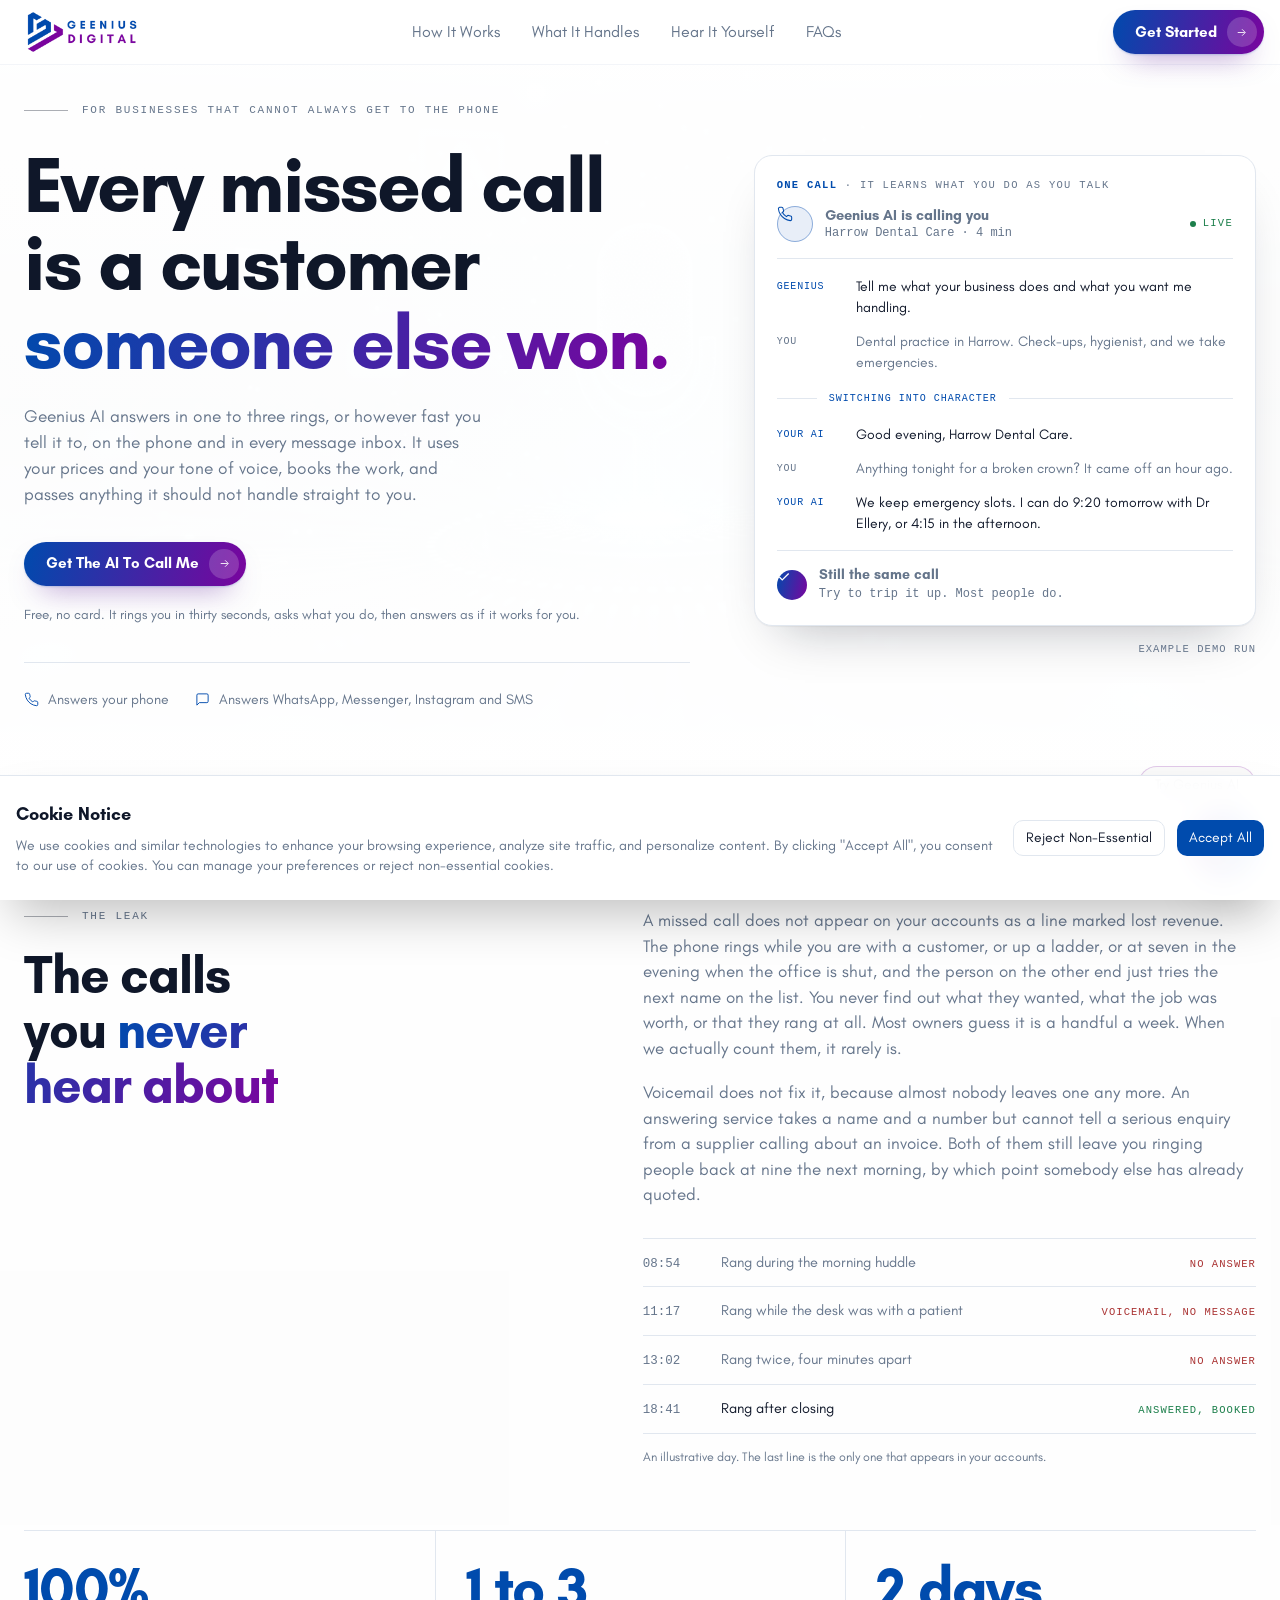
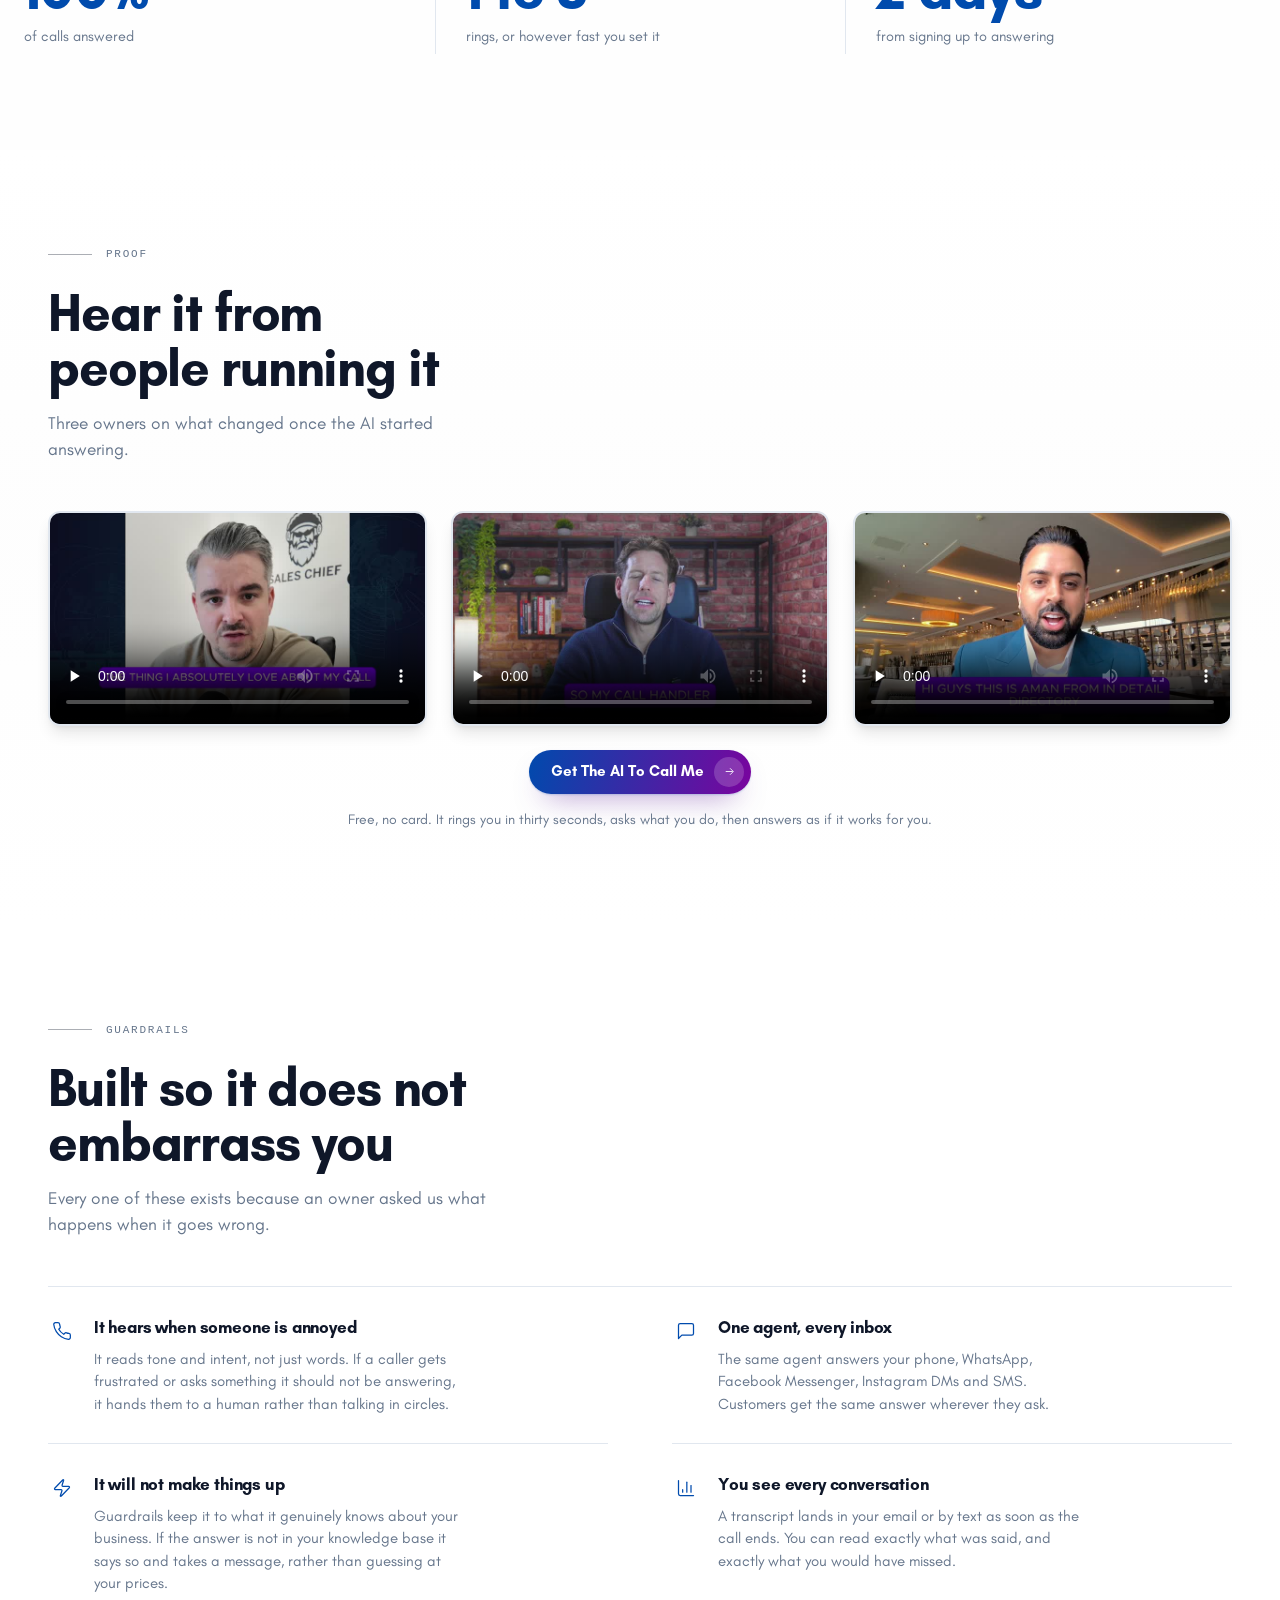
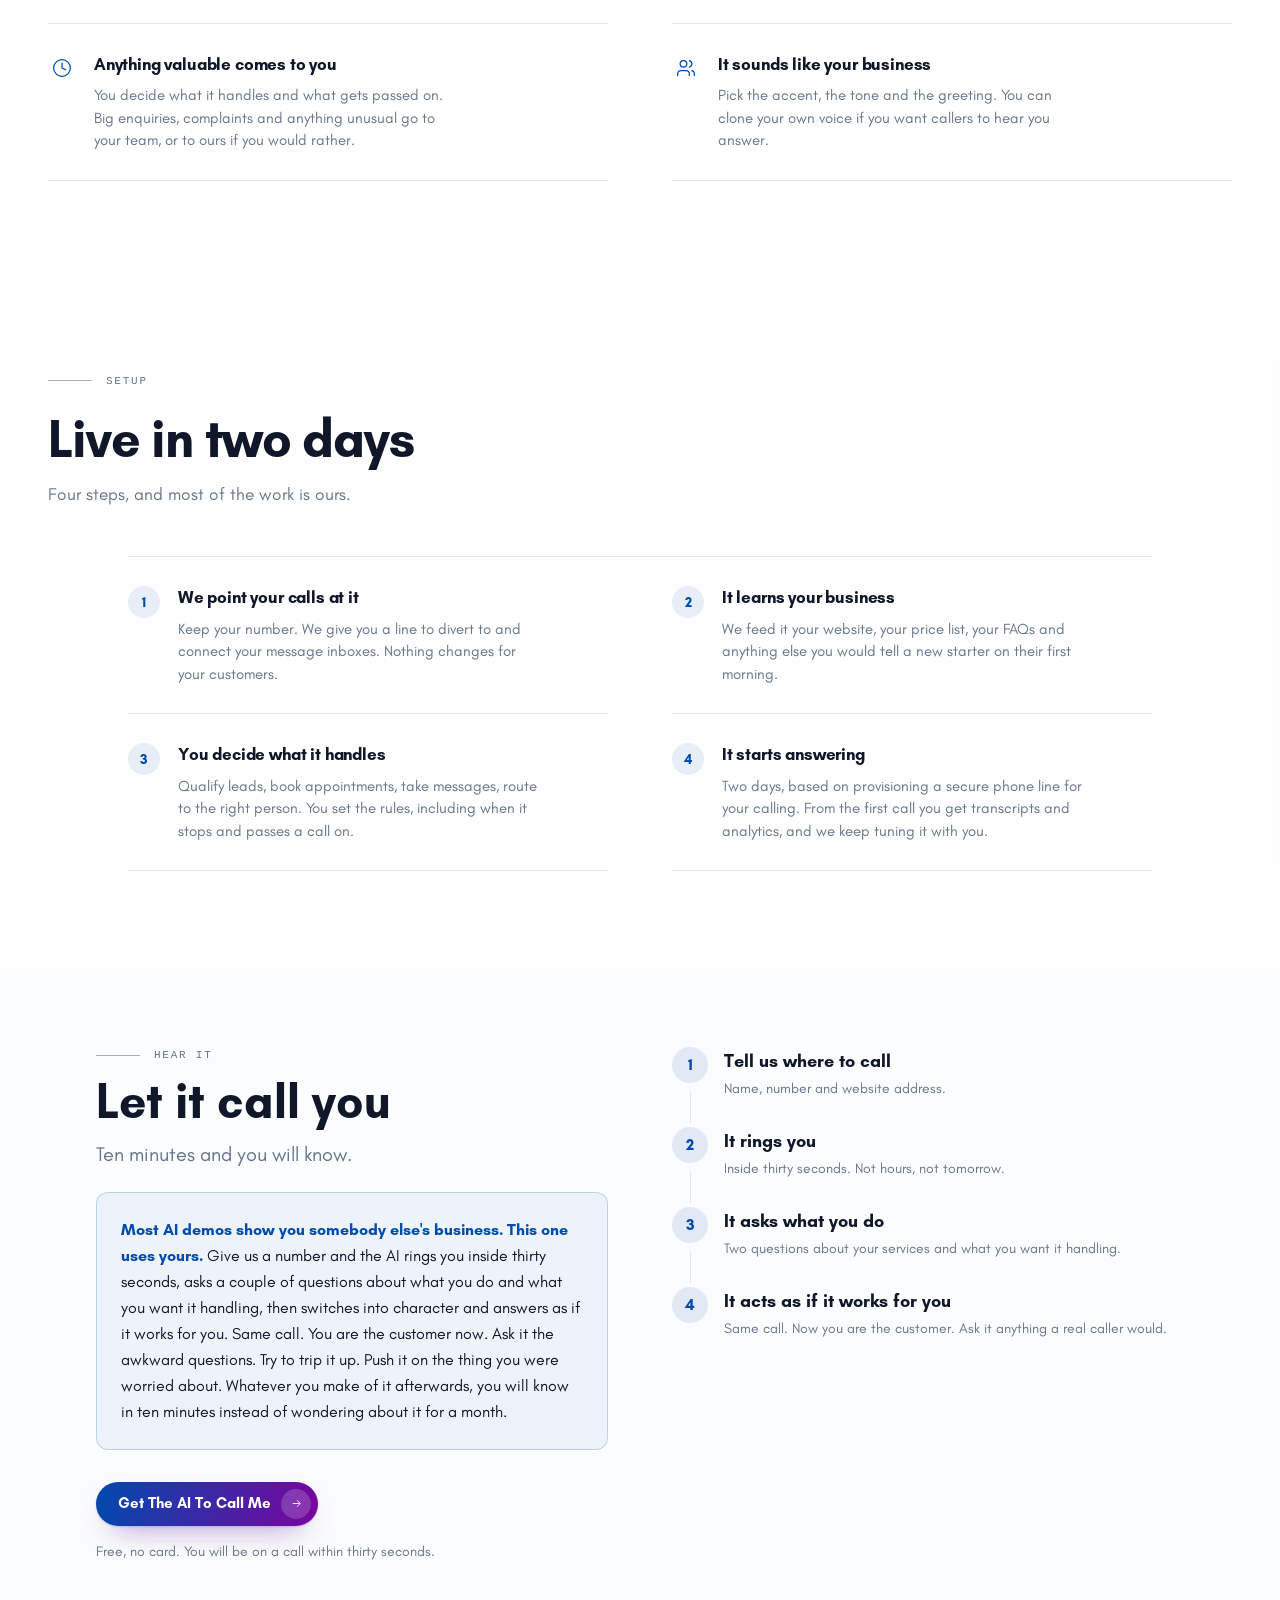
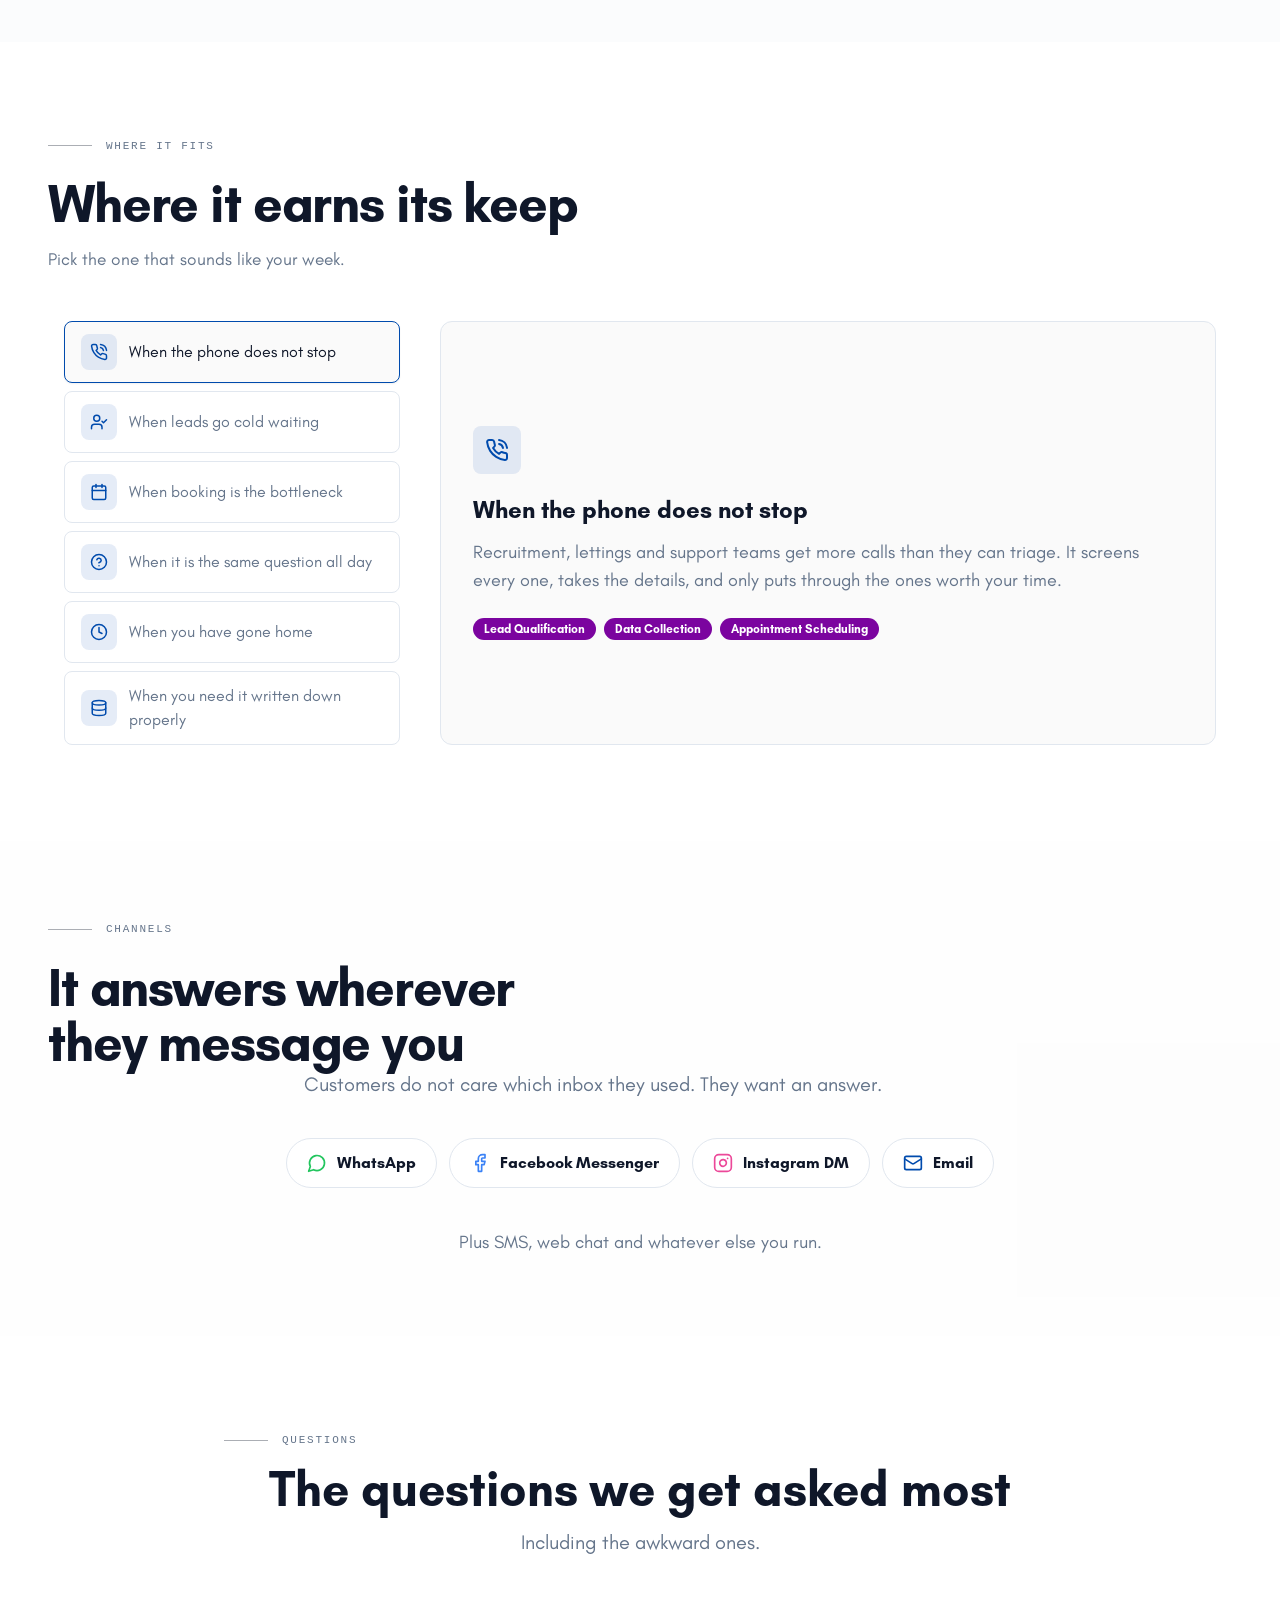
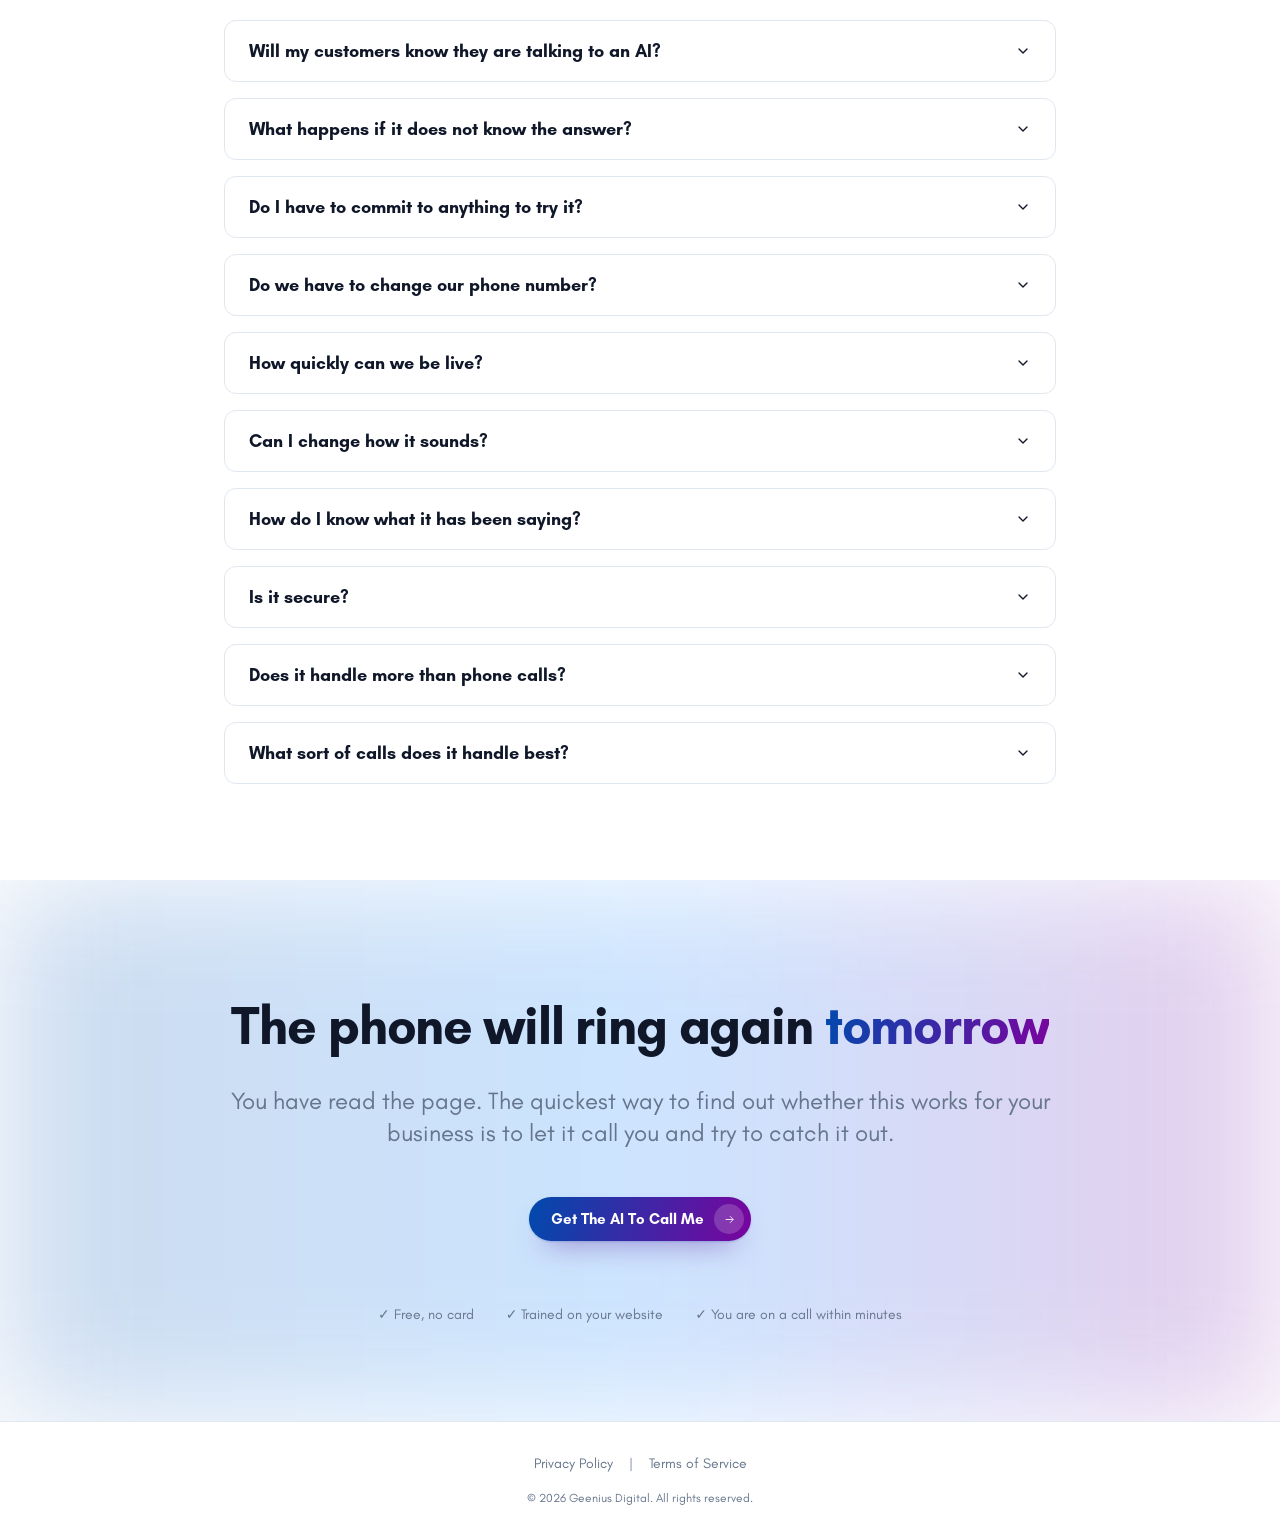
==== commit 926a0b2d: "Redesign the home page and correct the demo copy Add a hand-written gx2-* design system to assets/si" ====
--- a/index.html
+++ b/index.html
@@ -114,7 +114,7 @@
     <link rel="dns-prefetch" href="https://services.leadconnectorhq.com">
     <link rel="dns-prefetch" href="https://connect.facebook.net">
     <link rel="stylesheet" href="assets/styles.css">
-    <link rel="stylesheet" href="assets/site.css">
+    <link rel="stylesheet" href="assets/site.css?v=1793105166">
   <script id="page-jsonld" type="application/ld+json">{"@context":"https://schema.org","@type":"WebPage","name":"Geenius AI - AI Voice Agent for Calls & Messaging","description":"AI-powered voice agents and messaging automation for businesses.","url":"https://www.geeniusdigital.com/"}</script>    <script type="application/ld+json">
     {
       "@context": "https://schema.org",
@@ -165,10 +165,10 @@
     </script>
   </head>
   <body style="">
-    <div id="root"><div role="region" aria-label="Notifications (F8)" tabindex="-1" style="pointer-events: none;"></div><section aria-label="Notifications alt+T" tabindex="-1" aria-live="polite" aria-relevant="additions text" aria-atomic="false"></section><div class="min-h-screen bg-background"><nav class="fixed top-0 left-0 right-0 z-50 border-b border-border/40 bg-background/80 backdrop-blur-md" aria-label="Main navigation"><div class="container mx-auto px-4"><div class="flex items-center justify-between h-16"><a href="index.html" class="flex items-center gap-2" aria-label="Geenius AI Home"><picture><source srcset="assets/geenius-logo.webp" type="image/webp"><img src="assets/geenius-logo.png" alt="Geenius AI Logo" class="h-10 w-auto" width="384" height="132" loading="eager"></picture></a><div class="hidden md:flex items-center gap-8" role="navigation"><a href="#how-it-works" class="text-muted-foreground hover:text-foreground transition-colors">How It Works</a><a href="#use-cases" class="text-muted-foreground hover:text-foreground transition-colors">What It Handles</a><a href="#demo" class="text-muted-foreground hover:text-foreground transition-colors">Hear It Yourself</a><a href="#faq" class="text-muted-foreground hover:text-foreground transition-colors">FAQs</a></div><div class="flex items-center gap-4"><button class="inline-flex items-center justify-center gap-2 whitespace-nowrap text-sm font-medium ring-offset-background transition-colors focus-visible:outline-none focus-visible:ring-2 focus-visible:ring-ring focus-visible:ring-offset-2 disabled:pointer-events-none disabled:opacity-50 [&amp;_svg]:pointer-events-none [&amp;_svg]:size-4 [&amp;_svg]:shrink-0 bg-primary hover:bg-primary/90 h-9 rounded-md px-3 bg-gradient-to-r from-secondary to-accent hover:opacity-90 text-white" data-gx="open-popup">Get Started</button></div></div></div></nav><section class="relative min-h-screen flex items-center justify-center overflow-hidden"><div class="absolute inset-0 z-0"><picture><source srcset="assets/hero-bg.webp" type="image/webp"><img src="assets/hero-bg.jpg" alt="AI-powered voice technology background" class="w-full h-full object-cover opacity-30" width="1920" height="1080" loading="eager" fetchpriority="high"></picture><div class="absolute inset-0 bg-gradient-to-b from-background via-background/95 to-background"></div></div><div class="absolute top-1/4 -left-20 w-96 h-96 bg-primary/20 rounded-full blur-3xl animate-pulse"></div><div class="absolute bottom-1/4 -right-20 w-96 h-96 bg-accent/20 rounded-full blur-3xl animate-pulse delay-1000"></div><div class="container relative z-10 px-4 py-20"><div class="max-w-6xl mx-auto text-center space-y-8"><div class="inline-flex items-center gap-2 px-4 py-2 rounded-full border border-primary/30 bg-primary/10 backdrop-blur-sm mb-4"><div class="w-2 h-2 bg-primary rounded-full animate-pulse"></div><span class="text-sm font-medium text-foreground">For businesses that cannot always get to the phone</span></div><h1 class="text-5xl md:text-7xl font-bold tracking-tight gx-h1-balance"><span class="block">Every missed call </span><span class="block text-transparent bg-clip-text bg-gradient-to-r from-primary via-secondary to-accent">is a customer someone else won.</span></h1><p class="text-xl md:text-2xl text-muted-foreground max-w-2xl mx-auto">Geenius AI answers in one to three rings, or however fast you tell it to, on the phone and in every message inbox. It uses your prices and your tone of voice, books the work, and passes anything it should not handle straight to you.</p><div class="flex flex-col items-center gap-4 pt-4"><button class="inline-flex items-center justify-center gap-2 whitespace-nowrap font-medium ring-offset-background transition-colors focus-visible:outline-none focus-visible:ring-2 focus-visible:ring-ring focus-visible:ring-offset-2 disabled:pointer-events-none disabled:opacity-50 [&amp;_svg]:pointer-events-none [&amp;_svg]:size-4 [&amp;_svg]:shrink-0 bg-primary hover:bg-primary/90 h-11 rounded-md text-lg px-8 py-6 bg-gradient-to-r from-secondary to-accent hover:opacity-90 text-white group" data-gx="open-popup">Get The AI To Call Me<svg xmlns="http://www.w3.org/2000/svg" width="24" height="24" viewBox="0 0 24 24" fill="none" stroke="currentColor" stroke-width="2" stroke-linecap="round" stroke-linejoin="round" class="lucide lucide-arrow-right ml-2 h-5 w-5 group-hover:translate-x-1 transition-transform"><path d="M5 12h14"></path><path d="m12 5 7 7-7 7"></path></svg></button><p class="text-sm text-muted-foreground">Free, no card. It reads your website, then rings you back in minutes.</p></div><div class="flex flex-wrap gap-6 justify-center pt-8"><div class="flex items-center gap-2 text-muted-foreground"><svg xmlns="http://www.w3.org/2000/svg" width="24" height="24" viewBox="0 0 24 24" fill="none" stroke="currentColor" stroke-width="2" stroke-linecap="round" stroke-linejoin="round" class="lucide lucide-phone h-5 w-5 text-primary"><path d="M22 16.92v3a2 2 0 0 1-2.18 2 19.79 19.79 0 0 1-8.63-3.07 19.5 19.5 0 0 1-6-6 19.79 19.79 0 0 1-3.07-8.67A2 2 0 0 1 4.11 2h3a2 2 0 0 1 2 1.72 12.84 12.84 0 0 0 .7 2.81 2 2 0 0 1-.45 2.11L8.09 9.91a16 16 0 0 0 6 6l1.27-1.27a2 2 0 0 1 2.11-.45 12.84 12.84 0 0 0 2.81.7A2 2 0 0 1 22 16.92z"></path></svg><span>Answers your phone</span></div><div class="flex items-center gap-2 text-muted-foreground"><svg xmlns="http://www.w3.org/2000/svg" width="24" height="24" viewBox="0 0 24 24" fill="none" stroke="currentColor" stroke-width="2" stroke-linecap="round" stroke-linejoin="round" class="lucide lucide-message-circle h-5 w-5 text-accent"><path d="M7.9 20A9 9 0 1 0 4 16.1L2 22Z"></path></svg><span>Answers WhatsApp, Messenger, Instagram and SMS</span></div></div></div></div></section><section id="the-problem" class="py-24 px-4 bg-card/30" aria-labelledby="problem-heading"><div class="container mx-auto max-w-3xl"><h2 id="problem-heading" class="text-4xl md:text-5xl font-bold mb-8 text-center">The calls you<span class="block bg-gradient-to-r from-primary via-secondary to-accent bg-clip-text text-transparent">never hear about</span></h2><div class="space-y-6 text-lg text-muted-foreground leading-relaxed"><p>A missed call does not appear on your accounts as a line marked lost revenue. The phone rings while you are with a customer, or up a ladder, or at seven in the evening when the office is shut, and the person on the other end just tries the next name on the list. You never find out what they wanted, what the job was worth, or that they rang at all. Most owners guess it is a handful a week. When we actually count them, it rarely is.</p><p>Voicemail does not fix it, because almost nobody leaves one any more. An answering service takes a name and a number but cannot tell a serious enquiry from a supplier calling about an invoice. Both of them still leave you ringing people back at nine the next morning, by which point somebody else has already quoted.</p></div><div class="grid sm:grid-cols-3 gap-6 mt-16"><div class="rounded-lg border border-border bg-card text-card-foreground shadow-sm p-6 text-center"><p class="text-4xl md:text-5xl font-bold bg-gradient-to-r from-primary via-secondary to-accent bg-clip-text text-transparent">100%</p><p class="text-base text-muted-foreground mt-2">of calls answered</p></div><div class="rounded-lg border border-border bg-card text-card-foreground shadow-sm p-6 text-center"><p class="text-4xl md:text-5xl font-bold bg-gradient-to-r from-primary via-secondary to-accent bg-clip-text text-transparent">1 to 3</p><p class="text-base text-muted-foreground mt-2">rings, or however fast you set it</p></div><div class="rounded-lg border border-border bg-card text-card-foreground shadow-sm p-6 text-center"><p class="text-4xl md:text-5xl font-bold bg-gradient-to-r from-primary via-secondary to-accent bg-clip-text text-transparent">2 days</p><p class="text-base text-muted-foreground mt-2">from signing up to answering</p></div></div></div></section><section class="py-24 px-4 relative overflow-hidden"><div class="absolute inset-0 bg-gradient-to-b from-background via-card/30 to-background"></div><div class="container mx-auto relative z-10"><div class="text-center mb-16 space-y-4"><h2 class="text-4xl md:text-5xl font-bold">Hear it from<span class="block bg-gradient-to-r from-primary via-secondary to-accent bg-clip-text text-transparent">people running it</span></h2><p class="text-xl text-muted-foreground max-w-2xl mx-auto">Three owners on what changed once the AI started answering.</p></div><div class="text-center space-y-6"><div class="grid md:grid-cols-3 gap-6 mb-4"><div class="rounded-xl border-2 border-border bg-card overflow-hidden shadow-lg"><video class="w-full h-auto block aspect-video bg-muted" controls="" playsinline="" preload="none" src="https://assets.cdn.filesafe.space/XatOoiZ1a3R43wuBeqYK/media/699c475e10bc9c8e6a553358.mp4" data-gx="video" poster="assets/poster-testimonial-1.jpg">Your browser does not support the video tag.</video></div><div class="rounded-xl border-2 border-border bg-card overflow-hidden shadow-lg"><video class="w-full h-auto block aspect-video bg-muted" controls="" playsinline="" preload="none" src="https://assets.cdn.filesafe.space/XatOoiZ1a3R43wuBeqYK/media/699c4651340118329d85db87.mp4" data-gx="video" poster="assets/poster-testimonial-2.jpg">Your browser does not support the video tag.</video></div><div class="rounded-xl border-2 border-border bg-card overflow-hidden shadow-lg"><video class="w-full h-auto block aspect-video bg-muted" controls="" playsinline="" preload="none" src="https://assets.cdn.filesafe.space/XatOoiZ1a3R43wuBeqYK/media/69b021547fc07c01f3531b97.mp4" data-gx="video" poster="assets/poster-testimonial-3.jpg">Your browser does not support the video tag.</video></div></div><div><button class="inline-flex items-center justify-center gap-2 whitespace-nowrap font-medium ring-offset-background transition-colors focus-visible:outline-none focus-visible:ring-2 focus-visible:ring-ring focus-visible:ring-offset-2 disabled:pointer-events-none disabled:opacity-50 [&amp;_svg]:pointer-events-none [&amp;_svg]:size-4 [&amp;_svg]:shrink-0 bg-primary hover:bg-primary/90 h-11 rounded-md text-lg px-8 py-6 bg-gradient-to-r from-secondary to-accent hover:opacity-90 text-white" data-gx="open-popup">Get The AI To Call Me</button><p class="text-sm text-muted-foreground mt-4">Free, no card. It reads your website, then rings you back in minutes.</p></div></div></div></section><section id="features" class="py-24 px-4 relative" aria-labelledby="features-heading"><div class="container mx-auto"><div class="text-center mb-16 space-y-4"><h2 id="features-heading" class="text-4xl md:text-5xl font-bold">Built so it does not<span class="block bg-gradient-to-r from-primary via-secondary to-accent bg-clip-text text-transparent">embarrass you</span></h2><p class="text-xl text-muted-foreground max-w-2xl mx-auto">Every one of these exists because an owner asked us what happens when it goes wrong.</p></div><div class="grid md:grid-cols-2 lg:grid-cols-3 gap-6 max-w-6xl mx-auto"><div class="rounded-lg border text-card-foreground shadow-sm p-6 bg-card border-border hover:border-primary/50 transition-all duration-300 hover:shadow-lg hover:shadow-primary/20 group"><div class="w-12 h-12 rounded-lg bg-primary/10 flex items-center justify-center mb-4 group-hover:bg-primary/20 transition-colors"><svg xmlns="http://www.w3.org/2000/svg" width="24" height="24" viewBox="0 0 24 24" fill="none" stroke="currentColor" stroke-width="2" stroke-linecap="round" stroke-linejoin="round" class="lucide lucide-phone h-6 w-6 text-primary"><path d="M22 16.92v3a2 2 0 0 1-2.18 2 19.79 19.79 0 0 1-8.63-3.07 19.5 19.5 0 0 1-6-6 19.79 19.79 0 0 1-3.07-8.67A2 2 0 0 1 4.11 2h3a2 2 0 0 1 2 1.72 12.84 12.84 0 0 0 .7 2.81 2 2 0 0 1-.45 2.11L8.09 9.91a16 16 0 0 0 6 6l1.27-1.27a2 2 0 0 1 2.11-.45 12.84 12.84 0 0 0 2.81.7A2 2 0 0 1 22 16.92z"></path></svg></div><h3 class="text-xl font-semibold mb-2">It hears when someone is annoyed</h3><p class="text-muted-foreground">It reads tone and intent, not just words. If a caller gets frustrated or asks something it should not be answering, it hands them to a human rather than talking in circles.</p></div><div class="rounded-lg border text-card-foreground shadow-sm p-6 bg-card border-border hover:border-primary/50 transition-all duration-300 hover:shadow-lg hover:shadow-primary/20 group"><div class="w-12 h-12 rounded-lg bg-primary/10 flex items-center justify-center mb-4 group-hover:bg-primary/20 transition-colors"><svg xmlns="http://www.w3.org/2000/svg" width="24" height="24" viewBox="0 0 24 24" fill="none" stroke="currentColor" stroke-width="2" stroke-linecap="round" stroke-linejoin="round" class="lucide lucide-message-square h-6 w-6 text-primary"><path d="M21 15a2 2 0 0 1-2 2H7l-4 4V5a2 2 0 0 1 2-2h14a2 2 0 0 1 2 2z"></path></svg></div><h3 class="text-xl font-semibold mb-2">One agent, every inbox</h3><p class="text-muted-foreground">The same agent answers your phone, WhatsApp, Facebook Messenger, Instagram DMs and SMS. Customers get the same answer wherever they ask.</p></div><div class="rounded-lg border text-card-foreground shadow-sm p-6 bg-card border-border hover:border-primary/50 transition-all duration-300 hover:shadow-lg hover:shadow-primary/20 group"><div class="w-12 h-12 rounded-lg bg-primary/10 flex items-center justify-center mb-4 group-hover:bg-primary/20 transition-colors"><svg xmlns="http://www.w3.org/2000/svg" width="24" height="24" viewBox="0 0 24 24" fill="none" stroke="currentColor" stroke-width="2" stroke-linecap="round" stroke-linejoin="round" class="lucide lucide-zap h-6 w-6 text-primary"><path d="M4 14a1 1 0 0 1-.78-1.63l9.9-10.2a.5.5 0 0 1 .86.46l-1.92 6.02A1 1 0 0 0 13 10h7a1 1 0 0 1 .78 1.63l-9.9 10.2a.5.5 0 0 1-.86-.46l1.92-6.02A1 1 0 0 0 11 14z"></path></svg></div><h3 class="text-xl font-semibold mb-2">It will not make things up</h3><p class="text-muted-foreground">Guardrails keep it to what it genuinely knows about your business. If the answer is not in your knowledge base it says so and takes a message, rather than guessing at your prices.</p></div><div class="rounded-lg border text-card-foreground shadow-sm p-6 bg-card border-border hover:border-primary/50 transition-all duration-300 hover:shadow-lg hover:shadow-primary/20 group"><div class="w-12 h-12 rounded-lg bg-primary/10 flex items-center justify-center mb-4 group-hover:bg-primary/20 transition-colors"><svg xmlns="http://www.w3.org/2000/svg" width="24" height="24" viewBox="0 0 24 24" fill="none" stroke="currentColor" stroke-width="2" stroke-linecap="round" stroke-linejoin="round" class="lucide lucide-chart-column h-6 w-6 text-primary"><path d="M3 3v16a2 2 0 0 0 2 2h16"></path><path d="M18 17V9"></path><path d="M13 17V5"></path><path d="M8 17v-3"></path></svg></div><h3 class="text-xl font-semibold mb-2">You see every conversation</h3><p class="text-muted-foreground">A transcript lands in your email or by text as soon as the call ends. You can read exactly what was said, and exactly what you would have missed.</p></div><div class="rounded-lg border text-card-foreground shadow-sm p-6 bg-card border-border hover:border-primary/50 transition-all duration-300 hover:shadow-lg hover:shadow-primary/20 group"><div class="w-12 h-12 rounded-lg bg-primary/10 flex items-center justify-center mb-4 group-hover:bg-primary/20 transition-colors"><svg xmlns="http://www.w3.org/2000/svg" width="24" height="24" viewBox="0 0 24 24" fill="none" stroke="currentColor" stroke-width="2" stroke-linecap="round" stroke-linejoin="round" class="lucide lucide-clock h-6 w-6 text-primary"><circle cx="12" cy="12" r="10"></circle><polyline points="12 6 12 12 16 14"></polyline></svg></div><h3 class="text-xl font-semibold mb-2">Anything valuable comes to you</h3><p class="text-muted-foreground">You decide what it handles and what gets passed on. Big enquiries, complaints and anything unusual go to your team, or to ours if you would rather.</p></div><div class="rounded-lg border text-card-foreground shadow-sm p-6 bg-card border-border hover:border-primary/50 transition-all duration-300 hover:shadow-lg hover:shadow-primary/20 group"><div class="w-12 h-12 rounded-lg bg-primary/10 flex items-center justify-center mb-4 group-hover:bg-primary/20 transition-colors"><svg xmlns="http://www.w3.org/2000/svg" width="24" height="24" viewBox="0 0 24 24" fill="none" stroke="currentColor" stroke-width="2" stroke-linecap="round" stroke-linejoin="round" class="lucide lucide-users h-6 w-6 text-primary"><path d="M16 21v-2a4 4 0 0 0-4-4H6a4 4 0 0 0-4 4v2"></path><circle cx="9" cy="7" r="4"></circle><path d="M22 21v-2a4 4 0 0 0-3-3.87"></path><path d="M16 3.13a4 4 0 0 1 0 7.75"></path></svg></div><h3 class="text-xl font-semibold mb-2">It sounds like your business</h3><p class="text-muted-foreground">Pick the accent, the tone and the greeting. You can clone your own voice if you want callers to hear you answer.</p></div></div></div></section><section id="how-it-works" class="py-24 px-4 bg-card/30" aria-labelledby="how-it-works-heading"><div class="container mx-auto"><div class="text-center mb-16 space-y-4"><h2 id="how-it-works-heading" class="text-4xl md:text-5xl font-bold">Live in two days</h2><p class="text-xl text-muted-foreground max-w-2xl mx-auto">Four steps, and most of the work is ours.</p></div><div class="max-w-5xl mx-auto"><div class="grid md:grid-cols-2 gap-8"><div class="rounded-lg border text-card-foreground shadow-sm relative p-8 bg-background border-border hover:border-primary/50 transition-all duration-300"><div class="flex items-start gap-6"><div class="flex-shrink-0"><div class="w-16 h-16 rounded-full bg-primary/10 flex items-center justify-center text-2xl font-bold text-primary">1</div></div><div class="flex-1"><div class="flex items-center gap-3 mb-3"><svg xmlns="http://www.w3.org/2000/svg" width="24" height="24" viewBox="0 0 24 24" fill="none" stroke="currentColor" stroke-width="2" stroke-linecap="round" stroke-linejoin="round" class="lucide lucide-phone h-6 w-6 text-primary"><path d="M22 16.92v3a2 2 0 0 1-2.18 2 19.79 19.79 0 0 1-8.63-3.07 19.5 19.5 0 0 1-6-6 19.79 19.79 0 0 1-3.07-8.67A2 2 0 0 1 4.11 2h3a2 2 0 0 1 2 1.72 12.84 12.84 0 0 0 .7 2.81 2 2 0 0 1-.45 2.11L8.09 9.91a16 16 0 0 0 6 6l1.27-1.27a2 2 0 0 1 2.11-.45 12.84 12.84 0 0 0 2.81.7A2 2 0 0 1 22 16.92z"></path></svg><h3 class="text-xl font-semibold">We point your calls at it</h3></div><p class="text-muted-foreground">Keep your number. We give you a line to divert to and connect your message inboxes. Nothing changes for your customers.</p></div></div></div><div class="rounded-lg border text-card-foreground shadow-sm relative p-8 bg-background border-border hover:border-primary/50 transition-all duration-300"><div class="flex items-start gap-6"><div class="flex-shrink-0"><div class="w-16 h-16 rounded-full bg-primary/10 flex items-center justify-center text-2xl font-bold text-primary">2</div></div><div class="flex-1"><div class="flex items-center gap-3 mb-3"><svg xmlns="http://www.w3.org/2000/svg" width="24" height="24" viewBox="0 0 24 24" fill="none" stroke="currentColor" stroke-width="2" stroke-linecap="round" stroke-linejoin="round" class="lucide lucide-brain h-6 w-6 text-primary"><path d="M12 5a3 3 0 1 0-5.997.125 4 4 0 0 0-2.526 5.77 4 4 0 0 0 .556 6.588A4 4 0 1 0 12 18Z"></path><path d="M12 5a3 3 0 1 1 5.997.125 4 4 0 0 1 2.526 5.77 4 4 0 0 1-.556 6.588A4 4 0 1 1 12 18Z"></path><path d="M15 13a4.5 4.5 0 0 1-3-4 4.5 4.5 0 0 1-3 4"></path><path d="M17.599 6.5a3 3 0 0 0 .399-1.375"></path><path d="M6.003 5.125A3 3 0 0 0 6.401 6.5"></path><path d="M3.477 10.896a4 4 0 0 1 .585-.396"></path><path d="M19.938 10.5a4 4 0 0 1 .585.396"></path><path d="M6 18a4 4 0 0 1-1.967-.516"></path><path d="M19.967 17.484A4 4 0 0 1 18 18"></path></svg><h3 class="text-xl font-semibold">It learns your business</h3></div><p class="text-muted-foreground">We feed it your website, your price list, your FAQs and anything else you would tell a new starter on their first morning.</p></div></div></div><div class="rounded-lg border text-card-foreground shadow-sm relative p-8 bg-background border-border hover:border-primary/50 transition-all duration-300"><div class="flex items-start gap-6"><div class="flex-shrink-0"><div class="w-16 h-16 rounded-full bg-primary/10 flex items-center justify-center text-2xl font-bold text-primary">3</div></div><div class="flex-1"><div class="flex items-center gap-3 mb-3"><svg xmlns="http://www.w3.org/2000/svg" width="24" height="24" viewBox="0 0 24 24" fill="none" stroke="currentColor" stroke-width="2" stroke-linecap="round" stroke-linejoin="round" class="lucide lucide-zap h-6 w-6 text-primary"><path d="M4 14a1 1 0 0 1-.78-1.63l9.9-10.2a.5.5 0 0 1 .86.46l-1.92 6.02A1 1 0 0 0 13 10h7a1 1 0 0 1 .78 1.63l-9.9 10.2a.5.5 0 0 1-.86-.46l1.92-6.02A1 1 0 0 0 11 14z"></path></svg><h3 class="text-xl font-semibold">You decide what it handles</h3></div><p class="text-muted-foreground">Qualify leads, book appointments, take messages, route to the right person. You set the rules, including when it stops and passes a call on.</p></div></div></div><div class="rounded-lg border text-card-foreground shadow-sm relative p-8 bg-background border-border hover:border-primary/50 transition-all duration-300"><div class="flex items-start gap-6"><div class="flex-shrink-0"><div class="w-16 h-16 rounded-full bg-primary/10 flex items-center justify-center text-2xl font-bold text-primary">4</div></div><div class="flex-1"><div class="flex items-center gap-3 mb-3"><svg xmlns="http://www.w3.org/2000/svg" width="24" height="24" viewBox="0 0 24 24" fill="none" stroke="currentColor" stroke-width="2" stroke-linecap="round" stroke-linejoin="round" class="lucide lucide-circle-check h-6 w-6 text-primary"><circle cx="12" cy="12" r="10"></circle><path d="m9 12 2 2 4-4"></path></svg><h3 class="text-xl font-semibold">It starts answering</h3></div><p class="text-muted-foreground">Two days, based on provisioning a secure phone line for your calling. From the first call you get transcripts and analytics, and we keep tuning it with you.</p></div></div></div></div></div></div></section><section id="demo" class="py-20 px-4 bg-muted/30" aria-labelledby="demo-heading"><div class="container mx-auto max-w-6xl"><div class="gx-split"><div><h2 id="demo-heading" class="text-4xl md:text-5xl font-bold mb-4">Let it call you</h2><p class="text-xl text-muted-foreground mb-6">Ten minutes and you will know.</p><div class="bg-primary/5 border border-primary/20 rounded-lg p-6 mb-8"><p class="text-base text-foreground leading-relaxed"><strong class="text-primary">Most AI demos show you somebody else's business. This one uses yours.</strong> Give us your details and the AI reads your website, works out what you sell, what you charge and how you talk about it. A few minutes later your phone rings and you get to be the customer. Ask it the awkward questions. Try to trip it up. Push it on the thing you were worried about. Whatever you make of it afterwards, you will know in ten minutes instead of wondering about it for a month.</p></div><button class="inline-flex items-center justify-center gap-2 whitespace-nowrap font-medium ring-offset-background transition-colors focus-visible:outline-none focus-visible:ring-2 focus-visible:ring-ring focus-visible:ring-offset-2 disabled:pointer-events-none disabled:opacity-50 [&amp;_svg]:pointer-events-none [&amp;_svg]:size-4 [&amp;_svg]:shrink-0 bg-primary hover:bg-primary/90 h-11 rounded-md text-lg px-8 py-6 bg-gradient-to-r from-secondary to-accent hover:opacity-90 text-white" data-gx="open-popup">Get The AI To Call Me</button><p class="text-sm text-muted-foreground mt-4">Free, no card. You will be on a call within minutes.</p></div><ol class="gx-steps"><li class="gx-step"><span class="gx-step-num">1</span><div><h3 class="text-lg font-semibold mb-1">Tell us where to call</h3><p class="text-sm text-muted-foreground">Name, number and website address. About thirty seconds.</p></div></li><li class="gx-step"><span class="gx-step-num">2</span><div><h3 class="text-lg font-semibold mb-1">It rings to check</h3><p class="text-sm text-muted-foreground">A short call so it can confirm what you do and what you want it handling.</p></div></li><li class="gx-step"><span class="gx-step-num">3</span><div><h3 class="text-lg font-semibold mb-1">It does its homework</h3><p class="text-sm text-muted-foreground">It reads your site and builds a picture of your services, your prices and your tone.</p></div></li><li class="gx-step"><span class="gx-step-num">4</span><div><h3 class="text-lg font-semibold mb-1">It calls back as you</h3><p class="text-sm text-muted-foreground">Now you are the customer. Ask it anything a real caller would.</p></div></li></ol></div></div></section><section id="use-cases" class="py-24 px-4 relative" aria-labelledby="use-cases-heading"><div class="container mx-auto"><div class="text-center mb-16 space-y-4"><h2 id="use-cases-heading" class="text-4xl md:text-5xl font-bold">Where it<span class="block bg-gradient-to-r from-primary via-secondary to-accent bg-clip-text text-transparent">earns its keep</span></h2><p class="text-xl text-muted-foreground max-w-2xl mx-auto">Pick the one that sounds like your week.</p></div><div class="gx-uc"><div class="gx-uc-list" role="tablist" aria-label="Situations"><button type="button" role="tab" id="uc-t1" aria-controls="uc-p1" aria-selected="true" tabindex="0" data-gx="usecase-tab" class="gx-uc-tab"><span class="gx-uc-ico"><svg xmlns="http://www.w3.org/2000/svg" width="24" height="24" viewBox="0 0 24 24" fill="none" stroke="currentColor" stroke-width="2" stroke-linecap="round" stroke-linejoin="round" class="lucide lucide-phone-call text-primary"><path d="M22 16.92v3a2 2 0 0 1-2.18 2 19.79 19.79 0 0 1-8.63-3.07 19.5 19.5 0 0 1-6-6 19.79 19.79 0 0 1-3.07-8.67A2 2 0 0 1 4.11 2h3a2 2 0 0 1 2 1.72 12.84 12.84 0 0 0 .7 2.81 2 2 0 0 1-.45 2.11L8.09 9.91a16 16 0 0 0 6 6l1.27-1.27a2 2 0 0 1 2.11-.45 12.84 12.84 0 0 0 2.81.7A2 2 0 0 1 22 16.92z"></path><path d="M14.05 2a9 9 0 0 1 8 7.94"></path><path d="M14.05 6A5 5 0 0 1 18 10"></path></svg></span><span class="gx-uc-label">When the phone does not stop</span></button><button type="button" role="tab" id="uc-t2" aria-controls="uc-p2" aria-selected="false" tabindex="-1" data-gx="usecase-tab" class="gx-uc-tab"><span class="gx-uc-ico"><svg xmlns="http://www.w3.org/2000/svg" width="24" height="24" viewBox="0 0 24 24" fill="none" stroke="currentColor" stroke-width="2" stroke-linecap="round" stroke-linejoin="round" class="lucide lucide-user-check text-primary"><path d="M16 21v-2a4 4 0 0 0-4-4H6a4 4 0 0 0-4 4v2"></path><circle cx="9" cy="7" r="4"></circle><polyline points="16 11 18 13 22 9"></polyline></svg></span><span class="gx-uc-label">When leads go cold waiting</span></button><button type="button" role="tab" id="uc-t3" aria-controls="uc-p3" aria-selected="false" tabindex="-1" data-gx="usecase-tab" class="gx-uc-tab"><span class="gx-uc-ico"><svg xmlns="http://www.w3.org/2000/svg" width="24" height="24" viewBox="0 0 24 24" fill="none" stroke="currentColor" stroke-width="2" stroke-linecap="round" stroke-linejoin="round" class="lucide lucide-calendar text-primary"><path d="M8 2v4"></path><path d="M16 2v4"></path><rect width="18" height="18" x="3" y="4" rx="2"></rect><path d="M3 10h18"></path></svg></span><span class="gx-uc-label">When booking is the bottleneck</span></button><button type="button" role="tab" id="uc-t4" aria-controls="uc-p4" aria-selected="false" tabindex="-1" data-gx="usecase-tab" class="gx-uc-tab"><span class="gx-uc-ico"><svg xmlns="http://www.w3.org/2000/svg" width="24" height="24" viewBox="0 0 24 24" fill="none" stroke="currentColor" stroke-width="2" stroke-linecap="round" stroke-linejoin="round" class="lucide lucide-circle-help text-primary"><circle cx="12" cy="12" r="10"></circle><path d="M9.09 9a3 3 0 0 1 5.83 1c0 2-3 3-3 3"></path><path d="M12 17h.01"></path></svg></span><span class="gx-uc-label">When it is the same question all day</span></button><button type="button" role="tab" id="uc-t5" aria-controls="uc-p5" aria-selected="false" tabindex="-1" data-gx="usecase-tab" class="gx-uc-tab"><span class="gx-uc-ico"><svg xmlns="http://www.w3.org/2000/svg" width="24" height="24" viewBox="0 0 24 24" fill="none" stroke="currentColor" stroke-width="2" stroke-linecap="round" stroke-linejoin="round" class="lucide lucide-clock text-primary"><circle cx="12" cy="12" r="10"></circle><polyline points="12 6 12 12 16 14"></polyline></svg></span><span class="gx-uc-label">When you have gone home</span></button><button type="button" role="tab" id="uc-t6" aria-controls="uc-p6" aria-selected="false" tabindex="-1" data-gx="usecase-tab" class="gx-uc-tab"><span class="gx-uc-ico"><svg xmlns="http://www.w3.org/2000/svg" width="24" height="24" viewBox="0 0 24 24" fill="none" stroke="currentColor" stroke-width="2" stroke-linecap="round" stroke-linejoin="round" class="lucide lucide-database text-primary"><ellipse cx="12" cy="5" rx="9" ry="3"></ellipse><path d="M3 5V19A9 3 0 0 0 21 19V5"></path><path d="M3 12A9 3 0 0 0 21 12"></path></svg></span><span class="gx-uc-label">When you need it written down properly</span></button></div><div class="gx-uc-panels"><div role="tabpanel" id="uc-p1" aria-labelledby="uc-t1" class="gx-uc-panel"><div class="gx-uc-ico gx-uc-ico-lg"><svg xmlns="http://www.w3.org/2000/svg" width="24" height="24" viewBox="0 0 24 24" fill="none" stroke="currentColor" stroke-width="2" stroke-linecap="round" stroke-linejoin="round" class="lucide lucide-phone-call text-primary"><path d="M22 16.92v3a2 2 0 0 1-2.18 2 19.79 19.79 0 0 1-8.63-3.07 19.5 19.5 0 0 1-6-6 19.79 19.79 0 0 1-3.07-8.67A2 2 0 0 1 4.11 2h3a2 2 0 0 1 2 1.72 12.84 12.84 0 0 0 .7 2.81 2 2 0 0 1-.45 2.11L8.09 9.91a16 16 0 0 0 6 6l1.27-1.27a2 2 0 0 1 2.11-.45 12.84 12.84 0 0 0 2.81.7A2 2 0 0 1 22 16.92z"></path><path d="M14.05 2a9 9 0 0 1 8 7.94"></path><path d="M14.05 6A5 5 0 0 1 18 10"></path></svg></div><h3 class="text-2xl font-semibold mb-3">When the phone does not stop</h3><p class="text-muted-foreground text-lg mb-6">Recruitment, lettings and support teams get more calls than they can triage. It screens every one, takes the details, and only puts through the ones worth your time.</p><div class="flex flex-wrap gap-2"><div class="inline-flex items-center rounded-full border px-2.5 py-0.5 font-semibold transition-colors focus:outline-none focus:ring-2 focus:ring-ring focus:ring-offset-2 border-transparent bg-secondary text-secondary-foreground hover:bg-secondary/80 text-xs">Lead Qualification</div><div class="inline-flex items-center rounded-full border px-2.5 py-0.5 font-semibold transition-colors focus:outline-none focus:ring-2 focus:ring-ring focus:ring-offset-2 border-transparent bg-secondary text-secondary-foreground hover:bg-secondary/80 text-xs">Data Collection</div><div class="inline-flex items-center rounded-full border px-2.5 py-0.5 font-semibold transition-colors focus:outline-none focus:ring-2 focus:ring-ring focus:ring-offset-2 border-transparent bg-secondary text-secondary-foreground hover:bg-secondary/80 text-xs">Appointment Scheduling</div></div></div><div role="tabpanel" id="uc-p2" aria-labelledby="uc-t2" class="gx-uc-panel" hidden><div class="gx-uc-ico gx-uc-ico-lg"><svg xmlns="http://www.w3.org/2000/svg" width="24" height="24" viewBox="0 0 24 24" fill="none" stroke="currentColor" stroke-width="2" stroke-linecap="round" stroke-linejoin="round" class="lucide lucide-user-check text-primary"><path d="M16 21v-2a4 4 0 0 0-4-4H6a4 4 0 0 0-4 4v2"></path><circle cx="9" cy="7" r="4"></circle><polyline points="16 11 18 13 22 9"></polyline></svg></div><h3 class="text-2xl font-semibold mb-3">When leads go cold waiting</h3><p class="text-muted-foreground text-lg mb-6">It answers or calls straight back, qualifies against your criteria, and gets the good ones booked in before they have rung anybody else.</p><div class="flex flex-wrap gap-2"><div class="inline-flex items-center rounded-full border px-2.5 py-0.5 font-semibold transition-colors focus:outline-none focus:ring-2 focus:ring-ring focus:ring-offset-2 border-transparent bg-secondary text-secondary-foreground hover:bg-secondary/80 text-xs">Call Routing</div><div class="inline-flex items-center rounded-full border px-2.5 py-0.5 font-semibold transition-colors focus:outline-none focus:ring-2 focus:ring-ring focus:ring-offset-2 border-transparent bg-secondary text-secondary-foreground hover:bg-secondary/80 text-xs">Lead Qualification</div><div class="inline-flex items-center rounded-full border px-2.5 py-0.5 font-semibold transition-colors focus:outline-none focus:ring-2 focus:ring-ring focus:ring-offset-2 border-transparent bg-secondary text-secondary-foreground hover:bg-secondary/80 text-xs">Data Collection</div></div></div><div role="tabpanel" id="uc-p3" aria-labelledby="uc-t3" class="gx-uc-panel" hidden><div class="gx-uc-ico gx-uc-ico-lg"><svg xmlns="http://www.w3.org/2000/svg" width="24" height="24" viewBox="0 0 24 24" fill="none" stroke="currentColor" stroke-width="2" stroke-linecap="round" stroke-linejoin="round" class="lucide lucide-calendar text-primary"><path d="M8 2v4"></path><path d="M16 2v4"></path><rect width="18" height="18" x="3" y="4" rx="2"></rect><path d="M3 10h18"></path></svg></div><h3 class="text-2xl font-semibold mb-3">When booking is the bottleneck</h3><p class="text-muted-foreground text-lg mb-6">It checks your calendar, offers real slots, confirms on the call, and reminds them the day before so they turn up.</p><div class="flex flex-wrap gap-2"><div class="inline-flex items-center rounded-full border px-2.5 py-0.5 font-semibold transition-colors focus:outline-none focus:ring-2 focus:ring-ring focus:ring-offset-2 border-transparent bg-secondary text-secondary-foreground hover:bg-secondary/80 text-xs">Appointment Scheduling</div><div class="inline-flex items-center rounded-full border px-2.5 py-0.5 font-semibold transition-colors focus:outline-none focus:ring-2 focus:ring-ring focus:ring-offset-2 border-transparent bg-secondary text-secondary-foreground hover:bg-secondary/80 text-xs">FAQ Handling</div></div></div><div role="tabpanel" id="uc-p4" aria-labelledby="uc-t4" class="gx-uc-panel" hidden><div class="gx-uc-ico gx-uc-ico-lg"><svg xmlns="http://www.w3.org/2000/svg" width="24" height="24" viewBox="0 0 24 24" fill="none" stroke="currentColor" stroke-width="2" stroke-linecap="round" stroke-linejoin="round" class="lucide lucide-circle-help text-primary"><circle cx="12" cy="12" r="10"></circle><path d="M9.09 9a3 3 0 0 1 5.83 1c0 2-3 3-3 3"></path><path d="M12 17h.01"></path></svg></div><h3 class="text-2xl font-semibold mb-3">When it is the same question all day</h3><p class="text-muted-foreground text-lg mb-6">Opening hours, parking, do you cover my postcode, how much roughly. It answers in seconds so nobody on your team has to stop what they are doing.</p><div class="flex flex-wrap gap-2"><div class="inline-flex items-center rounded-full border px-2.5 py-0.5 font-semibold transition-colors focus:outline-none focus:ring-2 focus:ring-ring focus:ring-offset-2 border-transparent bg-secondary text-secondary-foreground hover:bg-secondary/80 text-xs">FAQ Handling</div><div class="inline-flex items-center rounded-full border px-2.5 py-0.5 font-semibold transition-colors focus:outline-none focus:ring-2 focus:ring-ring focus:ring-offset-2 border-transparent bg-secondary text-secondary-foreground hover:bg-secondary/80 text-xs">Call Routing</div></div></div><div role="tabpanel" id="uc-p5" aria-labelledby="uc-t5" class="gx-uc-panel" hidden><div class="gx-uc-ico gx-uc-ico-lg"><svg xmlns="http://www.w3.org/2000/svg" width="24" height="24" viewBox="0 0 24 24" fill="none" stroke="currentColor" stroke-width="2" stroke-linecap="round" stroke-linejoin="round" class="lucide lucide-clock text-primary"><circle cx="12" cy="12" r="10"></circle><polyline points="12 6 12 12 16 14"></polyline></svg></div><h3 class="text-2xl font-semibold mb-3">When you have gone home</h3><p class="text-muted-foreground text-lg mb-6">Voicemail loses people. It picks up at nine in the evening, deals with what it can, flags anything urgent, and has the details waiting for you in the morning.</p><div class="flex flex-wrap gap-2"><div class="inline-flex items-center rounded-full border px-2.5 py-0.5 font-semibold transition-colors focus:outline-none focus:ring-2 focus:ring-ring focus:ring-offset-2 border-transparent bg-secondary text-secondary-foreground hover:bg-secondary/80 text-xs">Appointment Scheduling</div><div class="inline-flex items-center rounded-full border px-2.5 py-0.5 font-semibold transition-colors focus:outline-none focus:ring-2 focus:ring-ring focus:ring-offset-2 border-transparent bg-secondary text-secondary-foreground hover:bg-secondary/80 text-xs">Lead Qualification</div><div class="inline-flex items-center rounded-full border px-2.5 py-0.5 font-semibold transition-colors focus:outline-none focus:ring-2 focus:ring-ring focus:ring-offset-2 border-transparent bg-secondary text-secondary-foreground hover:bg-secondary/80 text-xs">Call Routing</div></div></div><div role="tabpanel" id="uc-p6" aria-labelledby="uc-t6" class="gx-uc-panel" hidden><div class="gx-uc-ico gx-uc-ico-lg"><svg xmlns="http://www.w3.org/2000/svg" width="24" height="24" viewBox="0 0 24 24" fill="none" stroke="currentColor" stroke-width="2" stroke-linecap="round" stroke-linejoin="round" class="lucide lucide-database text-primary"><ellipse cx="12" cy="5" rx="9" ry="3"></ellipse><path d="M3 5V19A9 3 0 0 0 21 19V5"></path><path d="M3 12A9 3 0 0 0 21 12"></path></svg></div><h3 class="text-2xl font-semibold mb-3">When you need it written down properly</h3><p class="text-muted-foreground text-lg mb-6">Every call captured the same way. Name, number, reason for calling, what was promised. Nothing lost in somebody's notepad.</p><div class="flex flex-wrap gap-2"><div class="inline-flex items-center rounded-full border px-2.5 py-0.5 font-semibold transition-colors focus:outline-none focus:ring-2 focus:ring-ring focus:ring-offset-2 border-transparent bg-secondary text-secondary-foreground hover:bg-secondary/80 text-xs">Data Collection</div><div class="inline-flex items-center rounded-full border px-2.5 py-0.5 font-semibold transition-colors focus:outline-none focus:ring-2 focus:ring-ring focus:ring-offset-2 border-transparent bg-secondary text-secondary-foreground hover:bg-secondary/80 text-xs">FAQ Handling</div><div class="inline-flex items-center rounded-full border px-2.5 py-0.5 font-semibold transition-colors focus:outline-none focus:ring-2 focus:ring-ring focus:ring-offset-2 border-transparent bg-secondary text-secondary-foreground hover:bg-secondary/80 text-xs">Call Routing</div></div></div></div></div></div></section><section id="platforms" class="py-20 px-4 bg-card/30" aria-labelledby="platforms-heading"><div class="container mx-auto"><div class="text-center mb-10 space-y-4"><h2 id="platforms-heading" class="text-4xl md:text-5xl font-bold">It answers wherever<span class="block bg-gradient-to-r from-primary via-secondary to-accent bg-clip-text text-transparent">they message you</span></h2><p class="text-xl text-muted-foreground max-w-2xl mx-auto">Customers do not care which inbox they used. They want an answer.</p></div><div class="gx-plat"><div class="gx-plat-item"><svg xmlns="http://www.w3.org/2000/svg" width="24" height="24" viewBox="0 0 24 24" fill="none" stroke="currentColor" stroke-width="2" stroke-linecap="round" stroke-linejoin="round" class="lucide lucide-message-circle text-green-500"><path d="M7.9 20A9 9 0 1 0 4 16.1L2 22Z"></path></svg><span>WhatsApp</span></div><div class="gx-plat-item"><svg xmlns="http://www.w3.org/2000/svg" width="24" height="24" viewBox="0 0 24 24" fill="none" stroke="currentColor" stroke-width="2" stroke-linecap="round" stroke-linejoin="round" class="lucide lucide-facebook text-blue-500"><path d="M18 2h-3a5 5 0 0 0-5 5v3H7v4h3v8h4v-8h3l1-4h-4V7a1 1 0 0 1 1-1h3z"></path></svg><span>Facebook Messenger</span></div><div class="gx-plat-item"><svg xmlns="http://www.w3.org/2000/svg" width="24" height="24" viewBox="0 0 24 24" fill="none" stroke="currentColor" stroke-width="2" stroke-linecap="round" stroke-linejoin="round" class="lucide lucide-instagram text-pink-500"><rect width="20" height="20" x="2" y="2" rx="5" ry="5"></rect><path d="M16 11.37A4 4 0 1 1 12.63 8 4 4 0 0 1 16 11.37z"></path><line x1="17.5" x2="17.51" y1="6.5" y2="6.5"></line></svg><span>Instagram DM</span></div><div class="gx-plat-item"><svg xmlns="http://www.w3.org/2000/svg" width="24" height="24" viewBox="0 0 24 24" fill="none" stroke="currentColor" stroke-width="2" stroke-linecap="round" stroke-linejoin="round" class="lucide lucide-mail text-primary"><rect width="20" height="16" x="2" y="4" rx="2"></rect><path d="m22 7-8.97 5.7a1.94 1.94 0 0 1-2.06 0L2 7"></path></svg><span>Email</span></div></div><p class="text-lg text-muted-foreground text-center mt-10">Plus SMS, web chat and whatever else you run.</p></div></section><section id="faq" class="py-24 px-4" aria-labelledby="faq-heading"><script type="application/ld+json">{"@context": "https://schema.org", "@type": "FAQPage", "mainEntity": [{"@type": "Question", "name": "Will my customers know they are talking to an AI?", "acceptedAnswer": {"@type": "Answer", "text": "Some will, some will not, and you control how upfront it is. Most of our clients have it introduce itself as their virtual assistant, because callers respond better to a machine that answers straight away than to a voicemail that never gets returned."}}, {"@type": "Question", "name": "What happens if it does not know the answer?", "acceptedAnswer": {"@type": "Answer", "text": "It says so and takes a message, or passes the caller to your team. It is built with guardrails that stop it guessing, so it will never invent a price or promise you something you do not do."}}, {"@type": "Question", "name": "Do I have to commit to anything to try it?", "acceptedAnswer": {"@type": "Answer", "text": "No. The demo call is free, there is nothing to sign, and nobody will chase you afterwards. If you want to take it further we will talk through what it would cost for your setup on a proper call, not on a web page."}}, {"@type": "Question", "name": "Do we have to change our phone number?", "acceptedAnswer": {"@type": "Answer", "text": "No. We give you a number to divert to, free of charge. Your customers carry on ringing the number they already have."}}, {"@type": "Question", "name": "How quickly can we be live?", "acceptedAnswer": {"@type": "Answer", "text": "Two days, based on provisioning a secure phone line for your calling. That covers a short audit, building your knowledge base and setting up your call flows, with a Solutions Architect doing the work alongside you."}}, {"@type": "Question", "name": "Can I change how it sounds?", "acceptedAnswer": {"@type": "Answer", "text": "Yes. Voice, accent, tone, greeting and the rules it follows are all yours to set. You can clone your own voice if you want callers to hear you."}}, {"@type": "Question", "name": "How do I know what it has been saying?", "acceptedAnswer": {"@type": "Answer", "text": "You get a transcript of every call by email or text as it happens, and everything sits in your dashboard so you can see patterns and tighten the answers over time."}}, {"@type": "Question", "name": "Is it secure?", "acceptedAnswer": {"@type": "Answer", "text": "Calls and the platform are encrypted using SRTP, and we are GDPR compliant, so you can tell a caller exactly what happens to their data. If your own compliance team has specific requirements, raise them on the demo call and we will tell you straight whether we meet them."}}, {"@type": "Question", "name": "Does it handle more than phone calls?", "acceptedAnswer": {"@type": "Answer", "text": "Yes. The same agent covers WhatsApp, Facebook Messenger, Instagram DMs and SMS, with one set of answers across all of them."}}, {"@type": "Question", "name": "What sort of calls does it handle best?", "acceptedAnswer": {"@type": "Answer", "text": "Qualifying leads, booking appointments, routing callers, answering the same questions all day, and taking proper details when somebody rings out of hours."}}]}</script><div class="container mx-auto max-w-4xl"><div class="text-center mb-16 space-y-4"><h2 id="faq-heading" class="text-4xl md:text-5xl font-bold">The questions we get asked most</h2><p class="text-xl text-muted-foreground">Including the awkward ones.</p></div><div class="space-y-4" data-orientation="vertical"><div data-state="closed" data-orientation="vertical" class="bg-background border border-border rounded-lg px-6 hover:border-primary/50 transition-colors"><h3 data-orientation="vertical" data-state="closed" class="flex"><button type="button" aria-controls="faq-a1" aria-expanded="false" data-state="closed" data-orientation="vertical" id="faq-q1" class="flex flex-1 items-center justify-between py-4 transition-all hover:underline [&amp;[data-state=open]&gt;svg]:rotate-180 text-left text-lg font-semibold hover:text-primary" data-radix-collection-item="" data-gx="accordion-trigger">Will my customers know they are talking to an AI?<svg xmlns="http://www.w3.org/2000/svg" width="24" height="24" viewBox="0 0 24 24" fill="none" stroke="currentColor" stroke-width="2" stroke-linecap="round" stroke-linejoin="round" class="lucide lucide-chevron-down h-4 w-4 shrink-0 transition-transform duration-200"><path d="m6 9 6 6 6-6"></path></svg></button></h3><div class="overflow-hidden text-sm" data-gx="accordion-content" data-state="closed" id="faq-a1" role="region" aria-labelledby="faq-q1"><div class="gx-acc-inner"><div class="pb-4 pt-0 text-muted-foreground">Some will, some will not, and you control how upfront it is. Most of our clients have it introduce itself as their virtual assistant, because callers respond better to a machine that answers straight away than to a voicemail that never gets returned.</div></div></div></div><div data-state="closed" data-orientation="vertical" class="bg-background border border-border rounded-lg px-6 hover:border-primary/50 transition-colors"><h3 data-orientation="vertical" data-state="closed" class="flex"><button type="button" aria-controls="faq-a2" aria-expanded="false" data-state="closed" data-orientation="vertical" id="faq-q2" class="flex flex-1 items-center justify-between py-4 transition-all hover:underline [&amp;[data-state=open]&gt;svg]:rotate-180 text-left text-lg font-semibold hover:text-primary" data-radix-collection-item="" data-gx="accordion-trigger">What happens if it does not know the answer?<svg xmlns="http://www.w3.org/2000/svg" width="24" height="24" viewBox="0 0 24 24" fill="none" stroke="currentColor" stroke-width="2" stroke-linecap="round" stroke-linejoin="round" class="lucide lucide-chevron-down h-4 w-4 shrink-0 transition-transform duration-200"><path d="m6 9 6 6 6-6"></path></svg></button></h3><div class="overflow-hidden text-sm" data-gx="accordion-content" data-state="closed" id="faq-a2" role="region" aria-labelledby="faq-q2"><div class="gx-acc-inner"><div class="pb-4 pt-0 text-muted-foreground">It says so and takes a message, or passes the caller to your team. It is built with guardrails that stop it guessing, so it will never invent a price or promise you something you do not do.</div></div></div></div><div data-state="closed" data-orientation="vertical" class="bg-background border border-border rounded-lg px-6 hover:border-primary/50 transition-colors"><h3 data-orientation="vertical" data-state="closed" class="flex"><button type="button" aria-controls="faq-a3" aria-expanded="false" data-state="closed" data-orientation="vertical" id="faq-q3" class="flex flex-1 items-center justify-between py-4 transition-all hover:underline [&amp;[data-state=open]&gt;svg]:rotate-180 text-left text-lg font-semibold hover:text-primary" data-radix-collection-item="" data-gx="accordion-trigger">Do I have to commit to anything to try it?<svg xmlns="http://www.w3.org/2000/svg" width="24" height="24" viewBox="0 0 24 24" fill="none" stroke="currentColor" stroke-width="2" stroke-linecap="round" stroke-linejoin="round" class="lucide lucide-chevron-down h-4 w-4 shrink-0 transition-transform duration-200"><path d="m6 9 6 6 6-6"></path></svg></button></h3><div class="overflow-hidden text-sm" data-gx="accordion-content" data-state="closed" id="faq-a3" role="region" aria-labelledby="faq-q3"><div class="gx-acc-inner"><div class="pb-4 pt-0 text-muted-foreground">No. The demo call is free, there is nothing to sign, and nobody will chase you afterwards. If you want to take it further we will talk through what it would cost for your setup on a proper call, not on a web page.</div></div></div></div><div data-state="closed" data-orientation="vertical" class="bg-background border border-border rounded-lg px-6 hover:border-primary/50 transition-colors"><h3 data-orientation="vertical" data-state="closed" class="flex"><button type="button" aria-controls="faq-a4" aria-expanded="false" data-state="closed" data-orientation="vertical" id="faq-q4" class="flex flex-1 items-center justify-between py-4 transition-all hover:underline [&amp;[data-state=open]&gt;svg]:rotate-180 text-left text-lg font-semibold hover:text-primary" data-radix-collection-item="" data-gx="accordion-trigger">Do we have to change our phone number?<svg xmlns="http://www.w3.org/2000/svg" width="24" height="24" viewBox="0 0 24 24" fill="none" stroke="currentColor" stroke-width="2" stroke-linecap="round" stroke-linejoin="round" class="lucide lucide-chevron-down h-4 w-4 shrink-0 transition-transform duration-200"><path d="m6 9 6 6 6-6"></path></svg></button></h3><div class="overflow-hidden text-sm" data-gx="accordion-content" data-state="closed" id="faq-a4" role="region" aria-labelledby="faq-q4"><div class="gx-acc-inner"><div class="pb-4 pt-0 text-muted-foreground">No. We give you a number to divert to, free of charge. Your customers carry on ringing the number they already have.</div></div></div></div><div data-state="closed" data-orientation="vertical" class="bg-background border border-border rounded-lg px-6 hover:border-primary/50 transition-colors"><h3 data-orientation="vertical" data-state="closed" class="flex"><button type="button" aria-controls="faq-a5" aria-expanded="false" data-state="closed" data-orientation="vertical" id="faq-q5" class="flex flex-1 items-center justify-between py-4 transition-all hover:underline [&amp;[data-state=open]&gt;svg]:rotate-180 text-left text-lg font-semibold hover:text-primary" data-radix-collection-item="" data-gx="accordion-trigger">How quickly can we be live?<svg xmlns="http://www.w3.org/2000/svg" width="24" height="24" viewBox="0 0 24 24" fill="none" stroke="currentColor" stroke-width="2" stroke-linecap="round" stroke-linejoin="round" class="lucide lucide-chevron-down h-4 w-4 shrink-0 transition-transform duration-200"><path d="m6 9 6 6 6-6"></path></svg></button></h3><div class="overflow-hidden text-sm" data-gx="accordion-content" data-state="closed" id="faq-a5" role="region" aria-labelledby="faq-q5"><div class="gx-acc-inner"><div class="pb-4 pt-0 text-muted-foreground">Two days, based on provisioning a secure phone line for your calling. That covers a short audit, building your knowledge base and setting up your call flows, with a Solutions Architect doing the work alongside you.</div></div></div></div><div data-state="closed" data-orientation="vertical" class="bg-background border border-border rounded-lg px-6 hover:border-primary/50 transition-colors"><h3 data-orientation="vertical" data-state="closed" class="flex"><button type="button" aria-controls="faq-a6" aria-expanded="false" data-state="closed" data-orientation="vertical" id="faq-q6" class="flex flex-1 items-center justify-between py-4 transition-all hover:underline [&amp;[data-state=open]&gt;svg]:rotate-180 text-left text-lg font-semibold hover:text-primary" data-radix-collection-item="" data-gx="accordion-trigger">Can I change how it sounds?<svg xmlns="http://www.w3.org/2000/svg" width="24" height="24" viewBox="0 0 24 24" fill="none" stroke="currentColor" stroke-width="2" stroke-linecap="round" stroke-linejoin="round" class="lucide lucide-chevron-down h-4 w-4 shrink-0 transition-transform duration-200"><path d="m6 9 6 6 6-6"></path></svg></button></h3><div class="overflow-hidden text-sm" data-gx="accordion-content" data-state="closed" id="faq-a6" role="region" aria-labelledby="faq-q6"><div class="gx-acc-inner"><div class="pb-4 pt-0 text-muted-foreground">Yes. Voice, accent, tone, greeting and the rules it follows are all yours to set. You can clone your own voice if you want callers to hear you.</div></div></div></div><div data-state="closed" data-orientation="vertical" class="bg-background border border-border rounded-lg px-6 hover:border-primary/50 transition-colors"><h3 data-orientation="vertical" data-state="closed" class="flex"><button type="button" aria-controls="faq-a7" aria-expanded="false" data-state="closed" data-orientation="vertical" id="faq-q7" class="flex flex-1 items-center justify-between py-4 transition-all hover:underline [&amp;[data-state=open]&gt;svg]:rotate-180 text-left text-lg font-semibold hover:text-primary" data-radix-collection-item="" data-gx="accordion-trigger">How do I know what it has been saying?<svg xmlns="http://www.w3.org/2000/svg" width="24" height="24" viewBox="0 0 24 24" fill="none" stroke="currentColor" stroke-width="2" stroke-linecap="round" stroke-linejoin="round" class="lucide lucide-chevron-down h-4 w-4 shrink-0 transition-transform duration-200"><path d="m6 9 6 6 6-6"></path></svg></button></h3><div class="overflow-hidden text-sm" data-gx="accordion-content" data-state="closed" id="faq-a7" role="region" aria-labelledby="faq-q7"><div class="gx-acc-inner"><div class="pb-4 pt-0 text-muted-foreground">You get a transcript of every call by email or text as it happens, and everything sits in your dashboard so you can see patterns and tighten the answers over time.</div></div></div></div><div data-state="closed" data-orientation="vertical" class="bg-background border border-border rounded-lg px-6 hover:border-primary/50 transition-colors"><h3 data-orientation="vertical" data-state="closed" class="flex"><button type="button" aria-controls="faq-a8" aria-expanded="false" data-state="closed" data-orientation="vertical" id="faq-q8" class="flex flex-1 items-center justify-between py-4 transition-all hover:underline [&amp;[data-state=open]&gt;svg]:rotate-180 text-left text-lg font-semibold hover:text-primary" data-radix-collection-item="" data-gx="accordion-trigger">Is it secure?<svg xmlns="http://www.w3.org/2000/svg" width="24" height="24" viewBox="0 0 24 24" fill="none" stroke="currentColor" stroke-width="2" stroke-linecap="round" stroke-linejoin="round" class="lucide lucide-chevron-down h-4 w-4 shrink-0 transition-transform duration-200"><path d="m6 9 6 6 6-6"></path></svg></button></h3><div class="overflow-hidden text-sm" data-gx="accordion-content" data-state="closed" id="faq-a8" role="region" aria-labelledby="faq-q8"><div class="gx-acc-inner"><div class="pb-4 pt-0 text-muted-foreground">Calls and the platform are encrypted using SRTP, and we are GDPR compliant, so you can tell a caller exactly what happens to their data. If your own compliance team has specific requirements, raise them on the demo call and we will tell you straight whether we meet them.</div></div></div></div><div data-state="closed" data-orientation="vertical" class="bg-background border border-border rounded-lg px-6 hover:border-primary/50 transition-colors"><h3 data-orientation="vertical" data-state="closed" class="flex"><button type="button" aria-controls="faq-a9" aria-expanded="false" data-state="closed" data-orientation="vertical" id="faq-q9" class="flex flex-1 items-center justify-between py-4 transition-all hover:underline [&amp;[data-state=open]&gt;svg]:rotate-180 text-left text-lg font-semibold hover:text-primary" data-radix-collection-item="" data-gx="accordion-trigger">Does it handle more than phone calls?<svg xmlns="http://www.w3.org/2000/svg" width="24" height="24" viewBox="0 0 24 24" fill="none" stroke="currentColor" stroke-width="2" stroke-linecap="round" stroke-linejoin="round" class="lucide lucide-chevron-down h-4 w-4 shrink-0 transition-transform duration-200"><path d="m6 9 6 6 6-6"></path></svg></button></h3><div class="overflow-hidden text-sm" data-gx="accordion-content" data-state="closed" id="faq-a9" role="region" aria-labelledby="faq-q9"><div class="gx-acc-inner"><div class="pb-4 pt-0 text-muted-foreground">Yes. The same agent covers WhatsApp, Facebook Messenger, Instagram DMs and SMS, with one set of answers across all of them.</div></div></div></div><div data-state="closed" data-orientation="vertical" class="bg-background border border-border rounded-lg px-6 hover:border-primary/50 transition-colors"><h3 data-orientation="vertical" data-state="closed" class="flex"><button type="button" aria-controls="faq-a10" aria-expanded="false" data-state="closed" data-orientation="vertical" id="faq-q10" class="flex flex-1 items-center justify-between py-4 transition-all hover:underline [&amp;[data-state=open]&gt;svg]:rotate-180 text-left text-lg font-semibold hover:text-primary" data-radix-collection-item="" data-gx="accordion-trigger">What sort of calls does it handle best?<svg xmlns="http://www.w3.org/2000/svg" width="24" height="24" viewBox="0 0 24 24" fill="none" stroke="currentColor" stroke-width="2" stroke-linecap="round" stroke-linejoin="round" class="lucide lucide-chevron-down h-4 w-4 shrink-0 transition-transform duration-200"><path d="m6 9 6 6 6-6"></path></svg></button></h3><div class="overflow-hidden text-sm" data-gx="accordion-content" data-state="closed" id="faq-a10" role="region" aria-labelledby="faq-q10"><div class="gx-acc-inner"><div class="pb-4 pt-0 text-muted-foreground">Qualifying leads, booking appointments, routing callers, answering the same questions all day, and taking proper details when somebody rings out of hours.</div></div></div></div></div></div></section><section id="get-started" class="py-24 px-4 relative overflow-hidden"><div class="absolute inset-0 bg-gradient-to-r from-primary/20 via-accent/20 to-secondary/20 blur-3xl"></div><div class="container mx-auto relative z-10"><div class="max-w-4xl mx-auto text-center space-y-8"><h2 class="text-4xl md:text-6xl font-bold">The phone will<span class="block bg-gradient-to-r from-primary via-secondary to-accent bg-clip-text text-transparent">ring again tomorrow</span></h2><p class="text-xl md:text-2xl text-muted-foreground">You have read the page. The quickest way to find out whether this works for your business is to let it call you and try to catch it out.</p><div class="flex justify-center items-center pt-4"><button class="inline-flex items-center justify-center gap-2 whitespace-nowrap font-medium ring-offset-background transition-colors focus-visible:outline-none focus-visible:ring-2 focus-visible:ring-ring focus-visible:ring-offset-2 disabled:pointer-events-none disabled:opacity-50 [&amp;_svg]:pointer-events-none [&amp;_svg]:size-4 [&amp;_svg]:shrink-0 bg-primary hover:bg-primary/90 h-11 rounded-md text-lg px-8 py-6 bg-gradient-to-r from-secondary to-accent hover:opacity-90 text-white group" data-gx="open-popup">Get The AI To Call Me<svg xmlns="http://www.w3.org/2000/svg" width="24" height="24" viewBox="0 0 24 24" fill="none" stroke="currentColor" stroke-width="2" stroke-linecap="round" stroke-linejoin="round" class="lucide lucide-arrow-right ml-2 h-5 w-5 group-hover:translate-x-1 transition-transform"><path d="M5 12h14"></path><path d="m12 5 7 7-7 7"></path></svg></button></div><div class="pt-8 flex flex-wrap gap-8 justify-center text-sm text-muted-foreground"><div>✓ Free, no card</div><div>✓ Trained on your website</div><div>✓ You are on a call within minutes</div></div></div></div></section><div class="fixed bottom-6 right-6 z-50" data-gx="demo-widget"><div class="rounded-lg bg-card text-card-foreground mb-4 w-80 sm:w-96 shadow-2xl border-2 border-secondary/20 animate-scale-in" data-gx="demo-widget-panel" hidden><div class="p-6"><div class="flex items-center justify-between mb-4"><button class="inline-flex items-center justify-center gap-2 whitespace-nowrap rounded-md text-sm font-medium ring-offset-background transition-colors focus-visible:outline-none focus-visible:ring-2 focus-visible:ring-ring focus-visible:ring-offset-2 disabled:pointer-events-none disabled:opacity-50 [&amp;_svg]:pointer-events-none [&amp;_svg]:size-4 [&amp;_svg]:shrink-0 hover:text-accent-foreground h-8 w-8 hover:bg-muted ml-auto" data-gx="demo-widget-close"><svg xmlns="http://www.w3.org/2000/svg" width="24" height="24" viewBox="0 0 24 24" fill="none" stroke="currentColor" stroke-width="2" stroke-linecap="round" stroke-linejoin="round" class="lucide lucide-x h-4 w-4"><path d="M18 6 6 18"></path><path d="m6 6 12 12"></path></svg></button></div><div><div class="flex items-center gap-2 mb-6"><div class="w-10 h-10 rounded-full bg-gradient-to-r from-secondary to-accent flex items-center justify-center text-2xl">🤖</div><div><h3 class="font-semibold text-lg">Experience YOUR AI Demo Live</h3><p class="text-xs text-muted-foreground">Answer a few questions to see how AI can be customised for your business</p></div></div><form class="space-y-4" data-gx="form" data-gx-form="contact" data-gx-webhook="https://services.leadconnectorhq.com/hooks/XatOoiZ1a3R43wuBeqYK/webhook-trigger/d441760a-cff7-457c-9a64-ffc31e67bb28" data-gx-success="We'll call you shortly to demo Geenius AI." data-gx-error="Something went wrong. Please try again." data-gx-reset="1"><div class="grid grid-cols-2 gap-3"><div class="space-y-2"><label class="text-sm font-medium leading-none peer-disabled:cursor-not-allowed peer-disabled:opacity-70" for="firstName">First Name</label><input class="flex h-10 w-full rounded-md border border-input bg-background px-3 py-2 text-base ring-offset-background file:border-0 file:bg-transparent file:text-sm file:font-medium file:text-foreground placeholder:text-muted-foreground focus-visible:outline-none focus-visible:ring-2 focus-visible:ring-ring focus-visible:ring-offset-2 disabled:cursor-not-allowed disabled:opacity-50 md:text-sm" id="firstName" name="firstName" placeholder="John" required="" value=""></div><div class="space-y-2"><label class="text-sm font-medium leading-none peer-disabled:cursor-not-allowed peer-disabled:opacity-70" for="lastName">Last Name</label><input class="flex h-10 w-full rounded-md border border-input bg-background px-3 py-2 text-base ring-offset-background file:border-0 file:bg-transparent file:text-sm file:font-medium file:text-foreground placeholder:text-muted-foreground focus-visible:outline-none focus-visible:ring-2 focus-visible:ring-ring focus-visible:ring-offset-2 disabled:cursor-not-allowed disabled:opacity-50 md:text-sm" id="lastName" name="lastName" placeholder="Smith" required="" value=""></div></div><div class="space-y-2"><label class="text-sm font-medium leading-none peer-disabled:cursor-not-allowed peer-disabled:opacity-70" for="email">Email</label><input type="email" class="flex h-10 w-full rounded-md border border-input bg-background px-3 py-2 text-base ring-offset-background file:border-0 file:bg-transparent file:text-sm file:font-medium file:text-foreground placeholder:text-muted-foreground focus-visible:outline-none focus-visible:ring-2 focus-visible:ring-ring focus-visible:ring-offset-2 disabled:cursor-not-allowed disabled:opacity-50 md:text-sm" id="email" name="email" placeholder="your@email.com" required="" value=""></div><div class="space-y-2"><label class="text-sm font-medium leading-none peer-disabled:cursor-not-allowed peer-disabled:opacity-70" for="website">Website</label><input type="text" class="flex h-10 w-full rounded-md border border-input bg-background px-3 py-2 text-base ring-offset-background file:border-0 file:bg-transparent file:text-sm file:font-medium file:text-foreground placeholder:text-muted-foreground focus-visible:outline-none focus-visible:ring-2 focus-visible:ring-ring focus-visible:ring-offset-2 disabled:cursor-not-allowed disabled:opacity-50 md:text-sm" id="website" name="website" placeholder="yourwebsite.com" required="" value=""></div><div class="space-y-2"><label class="text-sm font-medium leading-none peer-disabled:cursor-not-allowed peer-disabled:opacity-70" for="telephone">Phone Number</label><input type="tel" class="flex h-10 w-full rounded-md border border-input bg-background px-3 py-2 text-base ring-offset-background file:border-0 file:bg-transparent file:text-sm file:font-medium file:text-foreground placeholder:text-muted-foreground focus-visible:outline-none focus-visible:ring-2 focus-visible:ring-ring focus-visible:ring-offset-2 disabled:cursor-not-allowed disabled:opacity-50 md:text-sm" id="telephone" name="telephone" placeholder="+44 7700 900000" required="" value=""></div><div class="flex items-start space-x-2"><button type="button" role="checkbox" aria-checked="false" aria-required="true" data-state="unchecked" value="on" class="peer h-4 w-4 shrink-0 rounded-sm border border-primary ring-offset-background data-[state=checked]:bg-primary data-[state=checked]:text-primary-foreground focus-visible:outline-none focus-visible:ring-2 focus-visible:ring-ring focus-visible:ring-offset-2 disabled:cursor-not-allowed disabled:opacity-50" id="consent" data-gx="checkbox"><span class="flex items-center justify-center text-current" data-gx="checkbox-indicator" style="display:none"><svg xmlns="http://www.w3.org/2000/svg" width="24" height="24" viewBox="0 0 24 24" fill="none" stroke="currentColor" stroke-width="2" stroke-linecap="round" stroke-linejoin="round" class="lucide lucide-check h-4 w-4"><path d="M20 6 9 17l-5-5"></path></svg></span></button><input type="checkbox" aria-hidden="true" required="" tabindex="-1" value="on" style="position: absolute; pointer-events: none; opacity: 0; margin: 0px; transform: translateX(-100%); width: 16px; height: 16px;"><label class="font-medium peer-disabled:cursor-not-allowed peer-disabled:opacity-70 text-xs leading-tight cursor-pointer" for="consent">By checking this box, I consent to receive transactional, marketing and promotional messages, including special offers, discounts, new product updates among others. Message frequency may vary. Message &amp; Data rates may apply. Reply HELP for help or STOP to opt-out.</label></div><button class="inline-flex items-center justify-center gap-2 whitespace-nowrap rounded-md text-sm font-medium ring-offset-background transition-colors focus-visible:outline-none focus-visible:ring-2 focus-visible:ring-ring focus-visible:ring-offset-2 disabled:pointer-events-none disabled:opacity-50 [&amp;_svg]:pointer-events-none [&amp;_svg]:size-4 [&amp;_svg]:shrink-0 bg-primary hover:bg-primary/90 h-10 px-4 py-2 w-full bg-gradient-to-r from-secondary to-accent hover:opacity-90 text-white" type="submit"><svg xmlns="http://www.w3.org/2000/svg" width="24" height="24" viewBox="0 0 24 24" fill="none" stroke="currentColor" stroke-width="2" stroke-linecap="round" stroke-linejoin="round" class="lucide lucide-phone mr-2 h-4 w-4"><path d="M22 16.92v3a2 2 0 0 1-2.18 2 19.79 19.79 0 0 1-8.63-3.07 19.5 19.5 0 0 1-6-6 19.79 19.79 0 0 1-3.07-8.67A2 2 0 0 1 4.11 2h3a2 2 0 0 1 2 1.72 12.84 12.84 0 0 0 .7 2.81 2 2 0 0 1-.45 2.11L8.09 9.91a16 16 0 0 0 6 6l1.27-1.27a2 2 0 0 1 2.11-.45 12.84 12.84 0 0 0 2.81.7A2 2 0 0 1 22 16.92z"></path></svg>Get AI To Call Me Now</button></form></div></div></div><div class="flex flex-col items-end gap-2"><div class="bg-card border border-secondary/20 rounded-full px-4 py-2 shadow-lg animate-fade-in" data-gx="demo-widget-label"><p class="text-sm font-medium whitespace-nowrap">Try Geenius AI</p></div><button class="inline-flex items-center justify-center gap-2 whitespace-nowrap font-medium ring-offset-background focus-visible:outline-none focus-visible:ring-2 focus-visible:ring-ring focus-visible:ring-offset-2 disabled:pointer-events-none disabled:opacity-50 [&amp;_svg]:pointer-events-none [&amp;_svg]:size-4 [&amp;_svg]:shrink-0 bg-primary text-primary-foreground hover:bg-primary/90 h-16 w-16 rounded-full shadow-2xl bg-gradient-to-r from-secondary to-accent hover:opacity-90 hover:scale-110 transition-all text-3xl" data-gx="demo-widget-toggle"><span class="animate-pulse">🤖</span></button></div></div><footer class="py-8 px-4 border-t border-border"><div class="container mx-auto"><nav class="flex flex-wrap items-center justify-center gap-4 text-sm text-muted-foreground" aria-label="Legal"><a href="https://onboarding.geeniusdigital.com/privacy-policy" class="hover:text-foreground transition-colors">Privacy Policy</a><span aria-hidden="true">|</span><a href="https://onboarding.geeniusdigital.com/terms-of-service" class="hover:text-foreground transition-colors">Terms of Service</a></nav><p class="mt-4 text-xs text-muted-foreground text-center">&copy; 2026 Geenius Digital. All rights reserved.</p></div></footer><div class="fixed bottom-0 left-0 right-0 z-[9999] bg-background/95 backdrop-blur-md border-t border-border shadow-2xl animate-slide-up" data-gx="cookie-bar"><div class="container mx-auto px-4 py-6"><div class="flex flex-col md:flex-row items-start md:items-center justify-between gap-4"><div class="flex-1"><h3 class="text-lg font-semibold mb-2">Cookie Notice</h3><p class="text-sm text-muted-foreground">We use cookies and similar technologies to enhance your browsing experience, analyze site traffic, and personalize content. By clicking "Accept All", you consent to our use of cookies. You can manage your preferences or reject non-essential cookies.</p></div><div class="flex items-center gap-3 flex-shrink-0"><button class="inline-flex items-center justify-center gap-2 text-sm font-medium ring-offset-background transition-colors focus-visible:outline-none focus-visible:ring-2 focus-visible:ring-ring focus-visible:ring-offset-2 disabled:pointer-events-none disabled:opacity-50 [&amp;_svg]:pointer-events-none [&amp;_svg]:size-4 [&amp;_svg]:shrink-0 border border-input bg-background hover:bg-accent hover:text-accent-foreground h-9 rounded-md px-3 whitespace-nowrap" data-gx="cookie-reject">Reject Non-Essential</button><button class="inline-flex items-center justify-center gap-2 text-sm font-medium ring-offset-background transition-colors focus-visible:outline-none focus-visible:ring-2 focus-visible:ring-ring focus-visible:ring-offset-2 disabled:pointer-events-none disabled:opacity-50 [&amp;_svg]:pointer-events-none [&amp;_svg]:size-4 [&amp;_svg]:shrink-0 text-primary-foreground h-9 rounded-md px-3 bg-primary hover:bg-primary/90 whitespace-nowrap" data-gx="cookie-accept">Accept All</button></div></div></div></div></div></div>
+    <div id="root"><div role="region" aria-label="Notifications (F8)" tabindex="-1" style="pointer-events: none;"></div><section aria-label="Notifications alt+T" tabindex="-1" aria-live="polite" aria-relevant="additions text" aria-atomic="false"></section><div class="min-h-screen bg-background"><nav class="fixed top-0 left-0 right-0 z-50 border-b border-border/40 bg-background/80 backdrop-blur-md" aria-label="Main navigation"><div class="container mx-auto px-4"><div class="flex items-center justify-between h-16"><a href="index.html" class="flex items-center gap-2" aria-label="Geenius AI Home"><picture><source srcset="assets/geenius-logo.webp" type="image/webp"><img src="assets/geenius-logo.png" alt="Geenius AI Logo" class="h-10 w-auto" width="384" height="132" loading="eager"></picture></a><div class="hidden md:flex items-center gap-8" role="navigation"><a href="#how-it-works" class="text-muted-foreground hover:text-foreground transition-colors">How It Works</a><a href="#use-cases" class="text-muted-foreground hover:text-foreground transition-colors">What It Handles</a><a href="#demo" class="text-muted-foreground hover:text-foreground transition-colors">Hear It Yourself</a><a href="#faq" class="text-muted-foreground hover:text-foreground transition-colors">FAQs</a></div><div class="flex items-center gap-4"><button class="gx2-btn" data-gx="open-popup">Get Started<span class="gx2-pip"><svg xmlns="http://www.w3.org/2000/svg" viewBox="0 0 24 24" aria-hidden="true"><path d="M5 12h13M13 6l6 6-6 6"></path></svg></span></button></div></div></div></nav><section class="gx2-hero" aria-labelledby="hero-heading"><div class="absolute inset-0 z-0"><picture><source srcset="assets/hero-bg.webp" type="image/webp"><img src="assets/hero-bg.jpg" alt="" class="w-full h-full object-cover opacity-20" width="1920" height="1080" loading="eager" fetchpriority="high"></picture><div class="absolute inset-0 bg-gradient-to-b from-background via-background/95 to-background"></div></div><div class="gx2-shell relative z-10"><div class="gx2-hero-grid"><div class="gx2-rv"><p class="gx2-eyebrow">For businesses that cannot always get to the phone</p><h1 class="gx2-h1" id="hero-heading">Every missed call is a customer <span class="gx2-lift">someone else won.</span></h1><p class="gx2-sub">Geenius AI answers in one to three rings, or however fast you tell it to, on the phone and in every message inbox. It uses your prices and your tone of voice, books the work, and passes anything it should not handle straight to you.</p><div class="gx2-cta-row"><button class="gx2-btn" data-gx="open-popup">Get The AI To Call Me<span class="gx2-pip"><svg xmlns="http://www.w3.org/2000/svg" viewBox="0 0 24 24" aria-hidden="true"><path d="M5 12h13M13 6l6 6-6 6"></path></svg></span></button><p class="gx2-micro">Free, no card. It rings you in thirty seconds, asks what you do, then answers as if it works for you.</p></div><div class="gx2-chips"><span class="gx2-chip"><svg xmlns="http://www.w3.org/2000/svg" viewBox="0 0 24 24" aria-hidden="true"><path d="M22 16.92v3a2 2 0 0 1-2.18 2 19.79 19.79 0 0 1-8.63-3.07 19.5 19.5 0 0 1-6-6 19.79 19.79 0 0 1-3.07-8.67A2 2 0 0 1 4.11 2h3a2 2 0 0 1 2 1.72 12.84 12.84 0 0 0 .7 2.81 2 2 0 0 1-.45 2.11L8.09 9.91a16 16 0 0 0 6 6l1.27-1.27a2 2 0 0 1 2.11-.45 12.84 12.84 0 0 0 2.81.7A2 2 0 0 1 22 16.92z"></path></svg>Answers your phone</span><span class="gx2-chip"><svg xmlns="http://www.w3.org/2000/svg" viewBox="0 0 24 24" aria-hidden="true"><path d="M21 15a2 2 0 0 1-2 2H7l-4 4V5a2 2 0 0 1 2-2h14a2 2 0 0 1 2 2z"></path></svg>Answers WhatsApp, Messenger, Instagram and SMS</span></div></div><div class="gx2-rv"><div class="gx2-console"><p class="gx2-callno"><b>One call</b> &middot; it learns what you do as you talk</p><div class="gx2-con-top"><span class="gx2-who"><span class="gx2-ring"><svg xmlns="http://www.w3.org/2000/svg" viewBox="0 0 24 24" aria-hidden="true"><path d="M22 16.92v3a2 2 0 0 1-2.18 2 19.79 19.79 0 0 1-8.63-3.07 19.5 19.5 0 0 1-6-6 19.79 19.79 0 0 1-3.07-8.67A2 2 0 0 1 4.11 2h3a2 2 0 0 1 2 1.72 12.84 12.84 0 0 0 .7 2.81 2 2 0 0 1-.45 2.11L8.09 9.91a16 16 0 0 0 6 6l1.27-1.27a2 2 0 0 1 2.11-.45 12.84 12.84 0 0 0 2.81.7A2 2 0 0 1 22 16.92z"></path></svg></span><span><b>Geenius AI is calling you</b><span>Harrow Dental Care &middot; 4 min</span></span></span><span class="gx2-state"><i aria-hidden="true"></i>Live</span></div><div class="gx2-turns"><div class="gx2-turn is-ai"><span class="gx2-tag">Geenius</span><p>Tell me what your business does and what you want me handling.</p></div><div class="gx2-turn is-caller"><span class="gx2-tag">You</span><p>Dental practice in Harrow. Check-ups, hygienist, and we take emergencies.</p></div><div class="gx2-switch">Switching into character</div><div class="gx2-turn is-ai"><span class="gx2-tag">Your AI</span><p>Good evening, Harrow Dental Care.</p></div><div class="gx2-turn is-caller"><span class="gx2-tag">You</span><p>Anything tonight for a broken crown? It came off an hour ago.</p></div><div class="gx2-turn is-ai"><span class="gx2-tag">Your AI</span><p>We keep emergency slots. I can do 9:20 tomorrow with Dr Ellery, or 4:15 in the afternoon.</p></div></div><div class="gx2-outcome"><span class="gx2-tick"><svg xmlns="http://www.w3.org/2000/svg" viewBox="0 0 24 24" aria-hidden="true"><path d="M20 6 9 17l-5-5"></path></svg></span><span><b>Still the same call</b><span>Try to trip it up. Most people do.</span></span></div></div><p class="gx2-con-note">Example demo run</p></div></div></div></section><section id="the-problem" class="py-24 bg-card/30" aria-labelledby="problem-heading"><div class="gx2-shell"><div class="gx2-split"><div class="gx2-rv"><p class="gx2-eyebrow">The leak</p><h2 class="gx2-h2" id="problem-heading">The calls you <span class="gx2-lift">never hear about</span></h2></div><div class="gx2-rv"><div class="gx2-prose"><p>A missed call does not appear on your accounts as a line marked lost revenue. The phone rings while you are with a customer, or up a ladder, or at seven in the evening when the office is shut, and the person on the other end just tries the next name on the list. You never find out what they wanted, what the job was worth, or that they rang at all. Most owners guess it is a handful a week. When we actually count them, it rarely is.</p><p>Voicemail does not fix it, because almost nobody leaves one any more. An answering service takes a name and a number but cannot tell a serious enquiry from a supplier calling about an invoice. Both of them still leave you ringing people back at nine the next morning, by which point somebody else has already quoted.</p></div><div class="gx2-ledger"><div class="gx2-row"><time>08:54</time><span class="gx2-what">Rang during the morning huddle</span><span class="gx2-st">No answer</span></div><div class="gx2-row"><time>11:17</time><span class="gx2-what">Rang while the desk was with a patient</span><span class="gx2-st">Voicemail, no message</span></div><div class="gx2-row"><time>13:02</time><span class="gx2-what">Rang twice, four minutes apart</span><span class="gx2-st">No answer</span></div><div class="gx2-row is-won"><time>18:41</time><span class="gx2-what">Rang after closing</span><span class="gx2-st">Answered, booked</span></div></div><p class="gx2-ledger-note">An illustrative day. The last line is the only one that appears in your accounts.</p></div></div><div class="gx2-stats gx2-rv"><div class="gx2-stat"><b>100%</b><span>of calls answered</span></div><div class="gx2-stat"><b>1 to 3</b><span>rings, or however fast you set it</span></div><div class="gx2-stat"><b>2 days</b><span>from signing up to answering</span></div></div></div></section><section class="py-24 px-4 relative overflow-hidden"><div class="absolute inset-0 bg-gradient-to-b from-background via-card/30 to-background"></div><div class="container mx-auto relative z-10"><div class="gx2-rv" style="margin-bottom:3rem"><p class="gx2-eyebrow">Proof</p><h2 class="gx2-h2">Hear it from people running it</h2><p class="gx2-sub" style="margin-top:1rem">Three owners on what changed once the AI started answering.</p></div><div class="text-center space-y-6"><div class="grid md:grid-cols-3 gap-6 mb-4"><div class="rounded-xl border-2 border-border bg-card overflow-hidden shadow-lg"><video class="w-full h-auto block aspect-video bg-muted" controls="" playsinline="" preload="none" src="https://assets.cdn.filesafe.space/XatOoiZ1a3R43wuBeqYK/media/699c475e10bc9c8e6a553358.mp4" data-gx="video" poster="assets/poster-testimonial-1.jpg">Your browser does not support the video tag.</video></div><div class="rounded-xl border-2 border-border bg-card overflow-hidden shadow-lg"><video class="w-full h-auto block aspect-video bg-muted" controls="" playsinline="" preload="none" src="https://assets.cdn.filesafe.space/XatOoiZ1a3R43wuBeqYK/media/699c4651340118329d85db87.mp4" data-gx="video" poster="assets/poster-testimonial-2.jpg">Your browser does not support the video tag.</video></div><div class="rounded-xl border-2 border-border bg-card overflow-hidden shadow-lg"><video class="w-full h-auto block aspect-video bg-muted" controls="" playsinline="" preload="none" src="https://assets.cdn.filesafe.space/XatOoiZ1a3R43wuBeqYK/media/69b021547fc07c01f3531b97.mp4" data-gx="video" poster="assets/poster-testimonial-3.jpg">Your browser does not support the video tag.</video></div></div><div><button class="gx2-btn" data-gx="open-popup">Get The AI To Call Me<span class="gx2-pip"><svg xmlns="http://www.w3.org/2000/svg" viewBox="0 0 24 24" aria-hidden="true"><path d="M5 12h13M13 6l6 6-6 6"></path></svg></span></button><p class="text-sm text-muted-foreground mt-4">Free, no card. It rings you in thirty seconds, asks what you do, then answers as if it works for you.</p></div></div></div></section><section id="features" class="py-24 px-4 relative" aria-labelledby="features-heading"><div class="container mx-auto"><div class="gx2-rv" style="margin-bottom:3rem"><p class="gx2-eyebrow">Guardrails</p><h2 id="features-heading" class="gx2-h2">Built so it does not embarrass you</h2><p class="gx2-sub" style="margin-top:1rem">Every one of these exists because an owner asked us what happens when it goes wrong.</p></div><div class="gx2-feats gx2-rv"><div class="gx2-feat"><span class="gx2-feat-ico"><svg xmlns="http://www.w3.org/2000/svg" viewBox="0 0 24 24" fill="none" stroke="currentColor" stroke-width="2" stroke-linecap="round" stroke-linejoin="round"><path d="M22 16.92v3a2 2 0 0 1-2.18 2 19.79 19.79 0 0 1-8.63-3.07 19.5 19.5 0 0 1-6-6 19.79 19.79 0 0 1-3.07-8.67A2 2 0 0 1 4.11 2h3a2 2 0 0 1 2 1.72 12.84 12.84 0 0 0 .7 2.81 2 2 0 0 1-.45 2.11L8.09 9.91a16 16 0 0 0 6 6l1.27-1.27a2 2 0 0 1 2.11-.45 12.84 12.84 0 0 0 2.81.7A2 2 0 0 1 22 16.92z"></path></svg></span><div><h3>It hears when someone is annoyed</h3><p>It reads tone and intent, not just words. If a caller gets frustrated or asks something it should not be answering, it hands them to a human rather than talking in circles.</p></div></div><div class="gx2-feat"><span class="gx2-feat-ico"><svg xmlns="http://www.w3.org/2000/svg" viewBox="0 0 24 24" fill="none" stroke="currentColor" stroke-width="2" stroke-linecap="round" stroke-linejoin="round"><path d="M21 15a2 2 0 0 1-2 2H7l-4 4V5a2 2 0 0 1 2-2h14a2 2 0 0 1 2 2z"></path></svg></span><div><h3>One agent, every inbox</h3><p>The same agent answers your phone, WhatsApp, Facebook Messenger, Instagram DMs and SMS. Customers get the same answer wherever they ask.</p></div></div><div class="gx2-feat"><span class="gx2-feat-ico"><svg xmlns="http://www.w3.org/2000/svg" viewBox="0 0 24 24" fill="none" stroke="currentColor" stroke-width="2" stroke-linecap="round" stroke-linejoin="round"><path d="M4 14a1 1 0 0 1-.78-1.63l9.9-10.2a.5.5 0 0 1 .86.46l-1.92 6.02A1 1 0 0 0 13 10h7a1 1 0 0 1 .78 1.63l-9.9 10.2a.5.5 0 0 1-.86-.46l1.92-6.02A1 1 0 0 0 11 14z"></path></svg></span><div><h3>It will not make things up</h3><p>Guardrails keep it to what it genuinely knows about your business. If the answer is not in your knowledge base it says so and takes a message, rather than guessing at your prices.</p></div></div><div class="gx2-feat"><span class="gx2-feat-ico"><svg xmlns="http://www.w3.org/2000/svg" viewBox="0 0 24 24" fill="none" stroke="currentColor" stroke-width="2" stroke-linecap="round" stroke-linejoin="round"><path d="M3 3v16a2 2 0 0 0 2 2h16"></path><path d="M18 17V9"></path><path d="M13 17V5"></path><path d="M8 17v-3"></path></svg></span><div><h3>You see every conversation</h3><p>A transcript lands in your email or by text as soon as the call ends. You can read exactly what was said, and exactly what you would have missed.</p></div></div><div class="gx2-feat"><span class="gx2-feat-ico"><svg xmlns="http://www.w3.org/2000/svg" viewBox="0 0 24 24" fill="none" stroke="currentColor" stroke-width="2" stroke-linecap="round" stroke-linejoin="round"><circle cx="12" cy="12" r="10"></circle><polyline points="12 6 12 12 16 14"></polyline></svg></span><div><h3>Anything valuable comes to you</h3><p>You decide what it handles and what gets passed on. Big enquiries, complaints and anything unusual go to your team, or to ours if you would rather.</p></div></div><div class="gx2-feat"><span class="gx2-feat-ico"><svg xmlns="http://www.w3.org/2000/svg" viewBox="0 0 24 24" fill="none" stroke="currentColor" stroke-width="2" stroke-linecap="round" stroke-linejoin="round"><path d="M16 21v-2a4 4 0 0 0-4-4H6a4 4 0 0 0-4 4v2"></path><circle cx="9" cy="7" r="4"></circle><path d="M22 21v-2a4 4 0 0 0-3-3.87"></path><path d="M16 3.13a4 4 0 0 1 0 7.75"></path></svg></span><div><h3>It sounds like your business</h3><p>Pick the accent, the tone and the greeting. You can clone your own voice if you want callers to hear you answer.</p></div></div></div></div></section><section id="how-it-works" class="py-24 px-4 bg-card/30" aria-labelledby="how-it-works-heading"><div class="container mx-auto"><div class="gx2-rv" style="margin-bottom:3rem"><p class="gx2-eyebrow">Setup</p><h2 id="how-it-works-heading" class="gx2-h2">Live in two days</h2><p class="gx2-sub" style="margin-top:1rem">Four steps, and most of the work is ours.</p></div><div class="max-w-5xl mx-auto"><div class="gx2-feats gx2-rv"><div class="gx2-feat"><span class="gx2-feat-num">1</span><div><h3>We point your calls at it</h3><p>Keep your number. We give you a line to divert to and connect your message inboxes. Nothing changes for your customers.</p></div></div><div class="gx2-feat"><span class="gx2-feat-num">2</span><div><h3>It learns your business</h3><p>We feed it your website, your price list, your FAQs and anything else you would tell a new starter on their first morning.</p></div></div><div class="gx2-feat"><span class="gx2-feat-num">3</span><div><h3>You decide what it handles</h3><p>Qualify leads, book appointments, take messages, route to the right person. You set the rules, including when it stops and passes a call on.</p></div></div><div class="gx2-feat"><span class="gx2-feat-num">4</span><div><h3>It starts answering</h3><p>Two days, based on provisioning a secure phone line for your calling. From the first call you get transcripts and analytics, and we keep tuning it with you.</p></div></div></div></div></div></section><section id="demo" class="py-20 px-4 bg-muted/30" aria-labelledby="demo-heading"><div class="container mx-auto max-w-6xl"><div class="gx-split"><div><p class="gx2-eyebrow" style="margin-bottom:.75rem">Hear it</p><h2 id="demo-heading" class="text-4xl md:text-5xl font-bold mb-4">Let it call you</h2><p class="text-xl text-muted-foreground mb-6">Ten minutes and you will know.</p><div class="bg-primary/5 border border-primary/20 rounded-lg p-6 mb-8"><p class="text-base text-foreground leading-relaxed"><strong class="text-primary">Most AI demos show you somebody else's business. This one uses yours.</strong> Give us a number and the AI rings you inside thirty seconds, asks a couple of questions about what you do and what you want it handling, then switches into character and answers as if it works for you. Same call. You are the customer now. Ask it the awkward questions. Try to trip it up. Push it on the thing you were worried about. Whatever you make of it afterwards, you will know in ten minutes instead of wondering about it for a month.</p></div><button class="gx2-btn" data-gx="open-popup">Get The AI To Call Me<span class="gx2-pip"><svg xmlns="http://www.w3.org/2000/svg" viewBox="0 0 24 24" aria-hidden="true"><path d="M5 12h13M13 6l6 6-6 6"></path></svg></span></button><p class="text-sm text-muted-foreground mt-4">Free, no card. You will be on a call within thirty seconds.</p></div><ol class="gx-steps"><li class="gx-step"><span class="gx-step-num">1</span><div><h3 class="text-lg font-semibold mb-1">Tell us where to call</h3><p class="text-sm text-muted-foreground">Name, number and website address.</p></div></li><li class="gx-step"><span class="gx-step-num">2</span><div><h3 class="text-lg font-semibold mb-1">It rings you</h3><p class="text-sm text-muted-foreground">Inside thirty seconds. Not hours, not tomorrow.</p></div></li><li class="gx-step"><span class="gx-step-num">3</span><div><h3 class="text-lg font-semibold mb-1">It asks what you do</h3><p class="text-sm text-muted-foreground">Two questions about your services and what you want it handling.</p></div></li><li class="gx-step"><span class="gx-step-num">4</span><div><h3 class="text-lg font-semibold mb-1">It acts as if it works for you</h3><p class="text-sm text-muted-foreground">Same call. Now you are the customer. Ask it anything a real caller would.</p></div></li></ol></div></div></section><section id="use-cases" class="py-24 px-4 relative" aria-labelledby="use-cases-heading"><div class="container mx-auto"><div class="gx2-rv" style="margin-bottom:3rem"><p class="gx2-eyebrow">Where it fits</p><h2 id="use-cases-heading" class="gx2-h2">Where it earns its keep</h2><p class="gx2-sub" style="margin-top:1rem">Pick the one that sounds like your week.</p></div><div class="gx-uc"><div class="gx-uc-list" role="tablist" aria-label="Situations"><button type="button" role="tab" id="uc-t1" aria-controls="uc-p1" aria-selected="true" tabindex="0" data-gx="usecase-tab" class="gx-uc-tab"><span class="gx-uc-ico"><svg xmlns="http://www.w3.org/2000/svg" width="24" height="24" viewBox="0 0 24 24" fill="none" stroke="currentColor" stroke-width="2" stroke-linecap="round" stroke-linejoin="round" class="lucide lucide-phone-call text-primary"><path d="M22 16.92v3a2 2 0 0 1-2.18 2 19.79 19.79 0 0 1-8.63-3.07 19.5 19.5 0 0 1-6-6 19.79 19.79 0 0 1-3.07-8.67A2 2 0 0 1 4.11 2h3a2 2 0 0 1 2 1.72 12.84 12.84 0 0 0 .7 2.81 2 2 0 0 1-.45 2.11L8.09 9.91a16 16 0 0 0 6 6l1.27-1.27a2 2 0 0 1 2.11-.45 12.84 12.84 0 0 0 2.81.7A2 2 0 0 1 22 16.92z"></path><path d="M14.05 2a9 9 0 0 1 8 7.94"></path><path d="M14.05 6A5 5 0 0 1 18 10"></path></svg></span><span class="gx-uc-label">When the phone does not stop</span></button><button type="button" role="tab" id="uc-t2" aria-controls="uc-p2" aria-selected="false" tabindex="-1" data-gx="usecase-tab" class="gx-uc-tab"><span class="gx-uc-ico"><svg xmlns="http://www.w3.org/2000/svg" width="24" height="24" viewBox="0 0 24 24" fill="none" stroke="currentColor" stroke-width="2" stroke-linecap="round" stroke-linejoin="round" class="lucide lucide-user-check text-primary"><path d="M16 21v-2a4 4 0 0 0-4-4H6a4 4 0 0 0-4 4v2"></path><circle cx="9" cy="7" r="4"></circle><polyline points="16 11 18 13 22 9"></polyline></svg></span><span class="gx-uc-label">When leads go cold waiting</span></button><button type="button" role="tab" id="uc-t3" aria-controls="uc-p3" aria-selected="false" tabindex="-1" data-gx="usecase-tab" class="gx-uc-tab"><span class="gx-uc-ico"><svg xmlns="http://www.w3.org/2000/svg" width="24" height="24" viewBox="0 0 24 24" fill="none" stroke="currentColor" stroke-width="2" stroke-linecap="round" stroke-linejoin="round" class="lucide lucide-calendar text-primary"><path d="M8 2v4"></path><path d="M16 2v4"></path><rect width="18" height="18" x="3" y="4" rx="2"></rect><path d="M3 10h18"></path></svg></span><span class="gx-uc-label">When booking is the bottleneck</span></button><button type="button" role="tab" id="uc-t4" aria-controls="uc-p4" aria-selected="false" tabindex="-1" data-gx="usecase-tab" class="gx-uc-tab"><span class="gx-uc-ico"><svg xmlns="http://www.w3.org/2000/svg" width="24" height="24" viewBox="0 0 24 24" fill="none" stroke="currentColor" stroke-width="2" stroke-linecap="round" stroke-linejoin="round" class="lucide lucide-circle-help text-primary"><circle cx="12" cy="12" r="10"></circle><path d="M9.09 9a3 3 0 0 1 5.83 1c0 2-3 3-3 3"></path><path d="M12 17h.01"></path></svg></span><span class="gx-uc-label">When it is the same question all day</span></button><button type="button" role="tab" id="uc-t5" aria-controls="uc-p5" aria-selected="false" tabindex="-1" data-gx="usecase-tab" class="gx-uc-tab"><span class="gx-uc-ico"><svg xmlns="http://www.w3.org/2000/svg" width="24" height="24" viewBox="0 0 24 24" fill="none" stroke="currentColor" stroke-width="2" stroke-linecap="round" stroke-linejoin="round" class="lucide lucide-clock text-primary"><circle cx="12" cy="12" r="10"></circle><polyline points="12 6 12 12 16 14"></polyline></svg></span><span class="gx-uc-label">When you have gone home</span></button><button type="button" role="tab" id="uc-t6" aria-controls="uc-p6" aria-selected="false" tabindex="-1" data-gx="usecase-tab" class="gx-uc-tab"><span class="gx-uc-ico"><svg xmlns="http://www.w3.org/2000/svg" width="24" height="24" viewBox="0 0 24 24" fill="none" stroke="currentColor" stroke-width="2" stroke-linecap="round" stroke-linejoin="round" class="lucide lucide-database text-primary"><ellipse cx="12" cy="5" rx="9" ry="3"></ellipse><path d="M3 5V19A9 3 0 0 0 21 19V5"></path><path d="M3 12A9 3 0 0 0 21 12"></path></svg></span><span class="gx-uc-label">When you need it written down properly</span></button></div><div class="gx-uc-panels"><div role="tabpanel" id="uc-p1" aria-labelledby="uc-t1" class="gx-uc-panel"><div class="gx-uc-ico gx-uc-ico-lg"><svg xmlns="http://www.w3.org/2000/svg" width="24" height="24" viewBox="0 0 24 24" fill="none" stroke="currentColor" stroke-width="2" stroke-linecap="round" stroke-linejoin="round" class="lucide lucide-phone-call text-primary"><path d="M22 16.92v3a2 2 0 0 1-2.18 2 19.79 19.79 0 0 1-8.63-3.07 19.5 19.5 0 0 1-6-6 19.79 19.79 0 0 1-3.07-8.67A2 2 0 0 1 4.11 2h3a2 2 0 0 1 2 1.72 12.84 12.84 0 0 0 .7 2.81 2 2 0 0 1-.45 2.11L8.09 9.91a16 16 0 0 0 6 6l1.27-1.27a2 2 0 0 1 2.11-.45 12.84 12.84 0 0 0 2.81.7A2 2 0 0 1 22 16.92z"></path><path d="M14.05 2a9 9 0 0 1 8 7.94"></path><path d="M14.05 6A5 5 0 0 1 18 10"></path></svg></div><h3 class="text-2xl font-semibold mb-3">When the phone does not stop</h3><p class="text-muted-foreground text-lg mb-6">Recruitment, lettings and support teams get more calls than they can triage. It screens every one, takes the details, and only puts through the ones worth your time.</p><div class="flex flex-wrap gap-2"><div class="inline-flex items-center rounded-full border px-2.5 py-0.5 font-semibold transition-colors focus:outline-none focus:ring-2 focus:ring-ring focus:ring-offset-2 border-transparent bg-secondary text-secondary-foreground hover:bg-secondary/80 text-xs">Lead Qualification</div><div class="inline-flex items-center rounded-full border px-2.5 py-0.5 font-semibold transition-colors focus:outline-none focus:ring-2 focus:ring-ring focus:ring-offset-2 border-transparent bg-secondary text-secondary-foreground hover:bg-secondary/80 text-xs">Data Collection</div><div class="inline-flex items-center rounded-full border px-2.5 py-0.5 font-semibold transition-colors focus:outline-none focus:ring-2 focus:ring-ring focus:ring-offset-2 border-transparent bg-secondary text-secondary-foreground hover:bg-secondary/80 text-xs">Appointment Scheduling</div></div></div><div role="tabpanel" id="uc-p2" aria-labelledby="uc-t2" class="gx-uc-panel" hidden><div class="gx-uc-ico gx-uc-ico-lg"><svg xmlns="http://www.w3.org/2000/svg" width="24" height="24" viewBox="0 0 24 24" fill="none" stroke="currentColor" stroke-width="2" stroke-linecap="round" stroke-linejoin="round" class="lucide lucide-user-check text-primary"><path d="M16 21v-2a4 4 0 0 0-4-4H6a4 4 0 0 0-4 4v2"></path><circle cx="9" cy="7" r="4"></circle><polyline points="16 11 18 13 22 9"></polyline></svg></div><h3 class="text-2xl font-semibold mb-3">When leads go cold waiting</h3><p class="text-muted-foreground text-lg mb-6">It answers or calls straight back, qualifies against your criteria, and gets the good ones booked in before they have rung anybody else.</p><div class="flex flex-wrap gap-2"><div class="inline-flex items-center rounded-full border px-2.5 py-0.5 font-semibold transition-colors focus:outline-none focus:ring-2 focus:ring-ring focus:ring-offset-2 border-transparent bg-secondary text-secondary-foreground hover:bg-secondary/80 text-xs">Call Routing</div><div class="inline-flex items-center rounded-full border px-2.5 py-0.5 font-semibold transition-colors focus:outline-none focus:ring-2 focus:ring-ring focus:ring-offset-2 border-transparent bg-secondary text-secondary-foreground hover:bg-secondary/80 text-xs">Lead Qualification</div><div class="inline-flex items-center rounded-full border px-2.5 py-0.5 font-semibold transition-colors focus:outline-none focus:ring-2 focus:ring-ring focus:ring-offset-2 border-transparent bg-secondary text-secondary-foreground hover:bg-secondary/80 text-xs">Data Collection</div></div></div><div role="tabpanel" id="uc-p3" aria-labelledby="uc-t3" class="gx-uc-panel" hidden><div class="gx-uc-ico gx-uc-ico-lg"><svg xmlns="http://www.w3.org/2000/svg" width="24" height="24" viewBox="0 0 24 24" fill="none" stroke="currentColor" stroke-width="2" stroke-linecap="round" stroke-linejoin="round" class="lucide lucide-calendar text-primary"><path d="M8 2v4"></path><path d="M16 2v4"></path><rect width="18" height="18" x="3" y="4" rx="2"></rect><path d="M3 10h18"></path></svg></div><h3 class="text-2xl font-semibold mb-3">When booking is the bottleneck</h3><p class="text-muted-foreground text-lg mb-6">It checks your calendar, offers real slots, confirms on the call, and reminds them the day before so they turn up.</p><div class="flex flex-wrap gap-2"><div class="inline-flex items-center rounded-full border px-2.5 py-0.5 font-semibold transition-colors focus:outline-none focus:ring-2 focus:ring-ring focus:ring-offset-2 border-transparent bg-secondary text-secondary-foreground hover:bg-secondary/80 text-xs">Appointment Scheduling</div><div class="inline-flex items-center rounded-full border px-2.5 py-0.5 font-semibold transition-colors focus:outline-none focus:ring-2 focus:ring-ring focus:ring-offset-2 border-transparent bg-secondary text-secondary-foreground hover:bg-secondary/80 text-xs">FAQ Handling</div></div></div><div role="tabpanel" id="uc-p4" aria-labelledby="uc-t4" class="gx-uc-panel" hidden><div class="gx-uc-ico gx-uc-ico-lg"><svg xmlns="http://www.w3.org/2000/svg" width="24" height="24" viewBox="0 0 24 24" fill="none" stroke="currentColor" stroke-width="2" stroke-linecap="round" stroke-linejoin="round" class="lucide lucide-circle-help text-primary"><circle cx="12" cy="12" r="10"></circle><path d="M9.09 9a3 3 0 0 1 5.83 1c0 2-3 3-3 3"></path><path d="M12 17h.01"></path></svg></div><h3 class="text-2xl font-semibold mb-3">When it is the same question all day</h3><p class="text-muted-foreground text-lg mb-6">Opening hours, parking, do you cover my postcode, how much roughly. It answers in seconds so nobody on your team has to stop what they are doing.</p><div class="flex flex-wrap gap-2"><div class="inline-flex items-center rounded-full border px-2.5 py-0.5 font-semibold transition-colors focus:outline-none focus:ring-2 focus:ring-ring focus:ring-offset-2 border-transparent bg-secondary text-secondary-foreground hover:bg-secondary/80 text-xs">FAQ Handling</div><div class="inline-flex items-center rounded-full border px-2.5 py-0.5 font-semibold transition-colors focus:outline-none focus:ring-2 focus:ring-ring focus:ring-offset-2 border-transparent bg-secondary text-secondary-foreground hover:bg-secondary/80 text-xs">Call Routing</div></div></div><div role="tabpanel" id="uc-p5" aria-labelledby="uc-t5" class="gx-uc-panel" hidden><div class="gx-uc-ico gx-uc-ico-lg"><svg xmlns="http://www.w3.org/2000/svg" width="24" height="24" viewBox="0 0 24 24" fill="none" stroke="currentColor" stroke-width="2" stroke-linecap="round" stroke-linejoin="round" class="lucide lucide-clock text-primary"><circle cx="12" cy="12" r="10"></circle><polyline points="12 6 12 12 16 14"></polyline></svg></div><h3 class="text-2xl font-semibold mb-3">When you have gone home</h3><p class="text-muted-foreground text-lg mb-6">Voicemail loses people. It picks up at nine in the evening, deals with what it can, flags anything urgent, and has the details waiting for you in the morning.</p><div class="flex flex-wrap gap-2"><div class="inline-flex items-center rounded-full border px-2.5 py-0.5 font-semibold transition-colors focus:outline-none focus:ring-2 focus:ring-ring focus:ring-offset-2 border-transparent bg-secondary text-secondary-foreground hover:bg-secondary/80 text-xs">Appointment Scheduling</div><div class="inline-flex items-center rounded-full border px-2.5 py-0.5 font-semibold transition-colors focus:outline-none focus:ring-2 focus:ring-ring focus:ring-offset-2 border-transparent bg-secondary text-secondary-foreground hover:bg-secondary/80 text-xs">Lead Qualification</div><div class="inline-flex items-center rounded-full border px-2.5 py-0.5 font-semibold transition-colors focus:outline-none focus:ring-2 focus:ring-ring focus:ring-offset-2 border-transparent bg-secondary text-secondary-foreground hover:bg-secondary/80 text-xs">Call Routing</div></div></div><div role="tabpanel" id="uc-p6" aria-labelledby="uc-t6" class="gx-uc-panel" hidden><div class="gx-uc-ico gx-uc-ico-lg"><svg xmlns="http://www.w3.org/2000/svg" width="24" height="24" viewBox="0 0 24 24" fill="none" stroke="currentColor" stroke-width="2" stroke-linecap="round" stroke-linejoin="round" class="lucide lucide-database text-primary"><ellipse cx="12" cy="5" rx="9" ry="3"></ellipse><path d="M3 5V19A9 3 0 0 0 21 19V5"></path><path d="M3 12A9 3 0 0 0 21 12"></path></svg></div><h3 class="text-2xl font-semibold mb-3">When you need it written down properly</h3><p class="text-muted-foreground text-lg mb-6">Every call captured the same way. Name, number, reason for calling, what was promised. Nothing lost in somebody's notepad.</p><div class="flex flex-wrap gap-2"><div class="inline-flex items-center rounded-full border px-2.5 py-0.5 font-semibold transition-colors focus:outline-none focus:ring-2 focus:ring-ring focus:ring-offset-2 border-transparent bg-secondary text-secondary-foreground hover:bg-secondary/80 text-xs">Data Collection</div><div class="inline-flex items-center rounded-full border px-2.5 py-0.5 font-semibold transition-colors focus:outline-none focus:ring-2 focus:ring-ring focus:ring-offset-2 border-transparent bg-secondary text-secondary-foreground hover:bg-secondary/80 text-xs">FAQ Handling</div><div class="inline-flex items-center rounded-full border px-2.5 py-0.5 font-semibold transition-colors focus:outline-none focus:ring-2 focus:ring-ring focus:ring-offset-2 border-transparent bg-secondary text-secondary-foreground hover:bg-secondary/80 text-xs">Call Routing</div></div></div></div></div></div></section><section id="platforms" class="py-20 px-4 bg-card/30" aria-labelledby="platforms-heading"><div class="container mx-auto"><div class="gx2-rv" style="margin-bottom:2.5rem"><p class="gx2-eyebrow">Channels</p><h2 id="platforms-heading" class="gx2-h2">It answers wherever they message you</h2><p class="text-xl text-muted-foreground max-w-2xl mx-auto">Customers do not care which inbox they used. They want an answer.</p></div><div class="gx-plat"><div class="gx-plat-item"><svg xmlns="http://www.w3.org/2000/svg" width="24" height="24" viewBox="0 0 24 24" fill="none" stroke="currentColor" stroke-width="2" stroke-linecap="round" stroke-linejoin="round" class="lucide lucide-message-circle text-green-500"><path d="M7.9 20A9 9 0 1 0 4 16.1L2 22Z"></path></svg><span>WhatsApp</span></div><div class="gx-plat-item"><svg xmlns="http://www.w3.org/2000/svg" width="24" height="24" viewBox="0 0 24 24" fill="none" stroke="currentColor" stroke-width="2" stroke-linecap="round" stroke-linejoin="round" class="lucide lucide-facebook text-blue-500"><path d="M18 2h-3a5 5 0 0 0-5 5v3H7v4h3v8h4v-8h3l1-4h-4V7a1 1 0 0 1 1-1h3z"></path></svg><span>Facebook Messenger</span></div><div class="gx-plat-item"><svg xmlns="http://www.w3.org/2000/svg" width="24" height="24" viewBox="0 0 24 24" fill="none" stroke="currentColor" stroke-width="2" stroke-linecap="round" stroke-linejoin="round" class="lucide lucide-instagram text-pink-500"><rect width="20" height="20" x="2" y="2" rx="5" ry="5"></rect><path d="M16 11.37A4 4 0 1 1 12.63 8 4 4 0 0 1 16 11.37z"></path><line x1="17.5" x2="17.51" y1="6.5" y2="6.5"></line></svg><span>Instagram DM</span></div><div class="gx-plat-item"><svg xmlns="http://www.w3.org/2000/svg" width="24" height="24" viewBox="0 0 24 24" fill="none" stroke="currentColor" stroke-width="2" stroke-linecap="round" stroke-linejoin="round" class="lucide lucide-mail text-primary"><rect width="20" height="16" x="2" y="4" rx="2"></rect><path d="m22 7-8.97 5.7a1.94 1.94 0 0 1-2.06 0L2 7"></path></svg><span>Email</span></div></div><p class="text-lg text-muted-foreground text-center mt-10">Plus SMS, web chat and whatever else you run.</p></div></section><section id="faq" class="py-24 px-4" aria-labelledby="faq-heading"><script type="application/ld+json">{"@context": "https://schema.org", "@type": "FAQPage", "mainEntity": [{"@type": "Question", "name": "Will my customers know they are talking to an AI?", "acceptedAnswer": {"@type": "Answer", "text": "Some will, some will not, and you control how upfront it is. Most of our clients have it introduce itself as their virtual assistant, because callers respond better to a machine that answers straight away than to a voicemail that never gets returned."}}, {"@type": "Question", "name": "What happens if it does not know the answer?", "acceptedAnswer": {"@type": "Answer", "text": "It says so and takes a message, or passes the caller to your team. It is built with guardrails that stop it guessing, so it will never invent a price or promise you something you do not do."}}, {"@type": "Question", "name": "Do I have to commit to anything to try it?", "acceptedAnswer": {"@type": "Answer", "text": "No. The demo call is free, there is nothing to sign, and nobody will chase you afterwards. If you want to take it further we will talk through what it would cost for your setup on a proper call, not on a web page."}}, {"@type": "Question", "name": "Do we have to change our phone number?", "acceptedAnswer": {"@type": "Answer", "text": "No. We give you a number to divert to, free of charge. Your customers carry on ringing the number they already have."}}, {"@type": "Question", "name": "How quickly can we be live?", "acceptedAnswer": {"@type": "Answer", "text": "Two days, based on provisioning a secure phone line for your calling. That covers a short audit, building your knowledge base and setting up your call flows, with a Solutions Architect doing the work alongside you."}}, {"@type": "Question", "name": "Can I change how it sounds?", "acceptedAnswer": {"@type": "Answer", "text": "Yes. Voice, accent, tone, greeting and the rules it follows are all yours to set. You can clone your own voice if you want callers to hear you."}}, {"@type": "Question", "name": "How do I know what it has been saying?", "acceptedAnswer": {"@type": "Answer", "text": "You get a transcript of every call by email or text as it happens, and everything sits in your dashboard so you can see patterns and tighten the answers over time."}}, {"@type": "Question", "name": "Is it secure?", "acceptedAnswer": {"@type": "Answer", "text": "Calls and the platform are encrypted using SRTP, and we are GDPR compliant, so you can tell a caller exactly what happens to their data. If your own compliance team has specific requirements, raise them on the demo call and we will tell you straight whether we meet them."}}, {"@type": "Question", "name": "Does it handle more than phone calls?", "acceptedAnswer": {"@type": "Answer", "text": "Yes. The same agent covers WhatsApp, Facebook Messenger, Instagram DMs and SMS, with one set of answers across all of them."}}, {"@type": "Question", "name": "What sort of calls does it handle best?", "acceptedAnswer": {"@type": "Answer", "text": "Qualifying leads, booking appointments, routing callers, answering the same questions all day, and taking proper details when somebody rings out of hours."}}]}</script><div class="container mx-auto max-w-4xl"><div class="text-center mb-16 space-y-4"><p class="gx2-eyebrow" style="margin-bottom:.75rem">Questions</p><h2 id="faq-heading" class="text-4xl md:text-5xl font-bold">The questions we get asked most</h2><p class="text-xl text-muted-foreground">Including the awkward ones.</p></div><div class="space-y-4" data-orientation="vertical"><div data-state="closed" data-orientation="vertical" class="bg-background border border-border rounded-lg px-6 hover:border-primary/50 transition-colors"><h3 data-orientation="vertical" data-state="closed" class="flex"><button type="button" aria-controls="faq-a1" aria-expanded="false" data-state="closed" data-orientation="vertical" id="faq-q1" class="flex flex-1 items-center justify-between py-4 transition-all hover:underline [&amp;[data-state=open]&gt;svg]:rotate-180 text-left text-lg font-semibold hover:text-primary" data-radix-collection-item="" data-gx="accordion-trigger">Will my customers know they are talking to an AI?<svg xmlns="http://www.w3.org/2000/svg" width="24" height="24" viewBox="0 0 24 24" fill="none" stroke="currentColor" stroke-width="2" stroke-linecap="round" stroke-linejoin="round" class="lucide lucide-chevron-down h-4 w-4 shrink-0 transition-transform duration-200"><path d="m6 9 6 6 6-6"></path></svg></button></h3><div class="overflow-hidden text-sm" data-gx="accordion-content" data-state="closed" id="faq-a1" role="region" aria-labelledby="faq-q1"><div class="gx-acc-inner"><div class="pb-4 pt-0 text-muted-foreground">Some will, some will not, and you control how upfront it is. Most of our clients have it introduce itself as their virtual assistant, because callers respond better to a machine that answers straight away than to a voicemail that never gets returned.</div></div></div></div><div data-state="closed" data-orientation="vertical" class="bg-background border border-border rounded-lg px-6 hover:border-primary/50 transition-colors"><h3 data-orientation="vertical" data-state="closed" class="flex"><button type="button" aria-controls="faq-a2" aria-expanded="false" data-state="closed" data-orientation="vertical" id="faq-q2" class="flex flex-1 items-center justify-between py-4 transition-all hover:underline [&amp;[data-state=open]&gt;svg]:rotate-180 text-left text-lg font-semibold hover:text-primary" data-radix-collection-item="" data-gx="accordion-trigger">What happens if it does not know the answer?<svg xmlns="http://www.w3.org/2000/svg" width="24" height="24" viewBox="0 0 24 24" fill="none" stroke="currentColor" stroke-width="2" stroke-linecap="round" stroke-linejoin="round" class="lucide lucide-chevron-down h-4 w-4 shrink-0 transition-transform duration-200"><path d="m6 9 6 6 6-6"></path></svg></button></h3><div class="overflow-hidden text-sm" data-gx="accordion-content" data-state="closed" id="faq-a2" role="region" aria-labelledby="faq-q2"><div class="gx-acc-inner"><div class="pb-4 pt-0 text-muted-foreground">It says so and takes a message, or passes the caller to your team. It is built with guardrails that stop it guessing, so it will never invent a price or promise you something you do not do.</div></div></div></div><div data-state="closed" data-orientation="vertical" class="bg-background border border-border rounded-lg px-6 hover:border-primary/50 transition-colors"><h3 data-orientation="vertical" data-state="closed" class="flex"><button type="button" aria-controls="faq-a3" aria-expanded="false" data-state="closed" data-orientation="vertical" id="faq-q3" class="flex flex-1 items-center justify-between py-4 transition-all hover:underline [&amp;[data-state=open]&gt;svg]:rotate-180 text-left text-lg font-semibold hover:text-primary" data-radix-collection-item="" data-gx="accordion-trigger">Do I have to commit to anything to try it?<svg xmlns="http://www.w3.org/2000/svg" width="24" height="24" viewBox="0 0 24 24" fill="none" stroke="currentColor" stroke-width="2" stroke-linecap="round" stroke-linejoin="round" class="lucide lucide-chevron-down h-4 w-4 shrink-0 transition-transform duration-200"><path d="m6 9 6 6 6-6"></path></svg></button></h3><div class="overflow-hidden text-sm" data-gx="accordion-content" data-state="closed" id="faq-a3" role="region" aria-labelledby="faq-q3"><div class="gx-acc-inner"><div class="pb-4 pt-0 text-muted-foreground">No. The demo call is free, there is nothing to sign, and nobody will chase you afterwards. If you want to take it further we will talk through what it would cost for your setup on a proper call, not on a web page.</div></div></div></div><div data-state="closed" data-orientation="vertical" class="bg-background border border-border rounded-lg px-6 hover:border-primary/50 transition-colors"><h3 data-orientation="vertical" data-state="closed" class="flex"><button type="button" aria-controls="faq-a4" aria-expanded="false" data-state="closed" data-orientation="vertical" id="faq-q4" class="flex flex-1 items-center justify-between py-4 transition-all hover:underline [&amp;[data-state=open]&gt;svg]:rotate-180 text-left text-lg font-semibold hover:text-primary" data-radix-collection-item="" data-gx="accordion-trigger">Do we have to change our phone number?<svg xmlns="http://www.w3.org/2000/svg" width="24" height="24" viewBox="0 0 24 24" fill="none" stroke="currentColor" stroke-width="2" stroke-linecap="round" stroke-linejoin="round" class="lucide lucide-chevron-down h-4 w-4 shrink-0 transition-transform duration-200"><path d="m6 9 6 6 6-6"></path></svg></button></h3><div class="overflow-hidden text-sm" data-gx="accordion-content" data-state="closed" id="faq-a4" role="region" aria-labelledby="faq-q4"><div class="gx-acc-inner"><div class="pb-4 pt-0 text-muted-foreground">No. We give you a number to divert to, free of charge. Your customers carry on ringing the number they already have.</div></div></div></div><div data-state="closed" data-orientation="vertical" class="bg-background border border-border rounded-lg px-6 hover:border-primary/50 transition-colors"><h3 data-orientation="vertical" data-state="closed" class="flex"><button type="button" aria-controls="faq-a5" aria-expanded="false" data-state="closed" data-orientation="vertical" id="faq-q5" class="flex flex-1 items-center justify-between py-4 transition-all hover:underline [&amp;[data-state=open]&gt;svg]:rotate-180 text-left text-lg font-semibold hover:text-primary" data-radix-collection-item="" data-gx="accordion-trigger">How quickly can we be live?<svg xmlns="http://www.w3.org/2000/svg" width="24" height="24" viewBox="0 0 24 24" fill="none" stroke="currentColor" stroke-width="2" stroke-linecap="round" stroke-linejoin="round" class="lucide lucide-chevron-down h-4 w-4 shrink-0 transition-transform duration-200"><path d="m6 9 6 6 6-6"></path></svg></button></h3><div class="overflow-hidden text-sm" data-gx="accordion-content" data-state="closed" id="faq-a5" role="region" aria-labelledby="faq-q5"><div class="gx-acc-inner"><div class="pb-4 pt-0 text-muted-foreground">Two days, based on provisioning a secure phone line for your calling. That covers a short audit, building your knowledge base and setting up your call flows, with a Solutions Architect doing the work alongside you.</div></div></div></div><div data-state="closed" data-orientation="vertical" class="bg-background border border-border rounded-lg px-6 hover:border-primary/50 transition-colors"><h3 data-orientation="vertical" data-state="closed" class="flex"><button type="button" aria-controls="faq-a6" aria-expanded="false" data-state="closed" data-orientation="vertical" id="faq-q6" class="flex flex-1 items-center justify-between py-4 transition-all hover:underline [&amp;[data-state=open]&gt;svg]:rotate-180 text-left text-lg font-semibold hover:text-primary" data-radix-collection-item="" data-gx="accordion-trigger">Can I change how it sounds?<svg xmlns="http://www.w3.org/2000/svg" width="24" height="24" viewBox="0 0 24 24" fill="none" stroke="currentColor" stroke-width="2" stroke-linecap="round" stroke-linejoin="round" class="lucide lucide-chevron-down h-4 w-4 shrink-0 transition-transform duration-200"><path d="m6 9 6 6 6-6"></path></svg></button></h3><div class="overflow-hidden text-sm" data-gx="accordion-content" data-state="closed" id="faq-a6" role="region" aria-labelledby="faq-q6"><div class="gx-acc-inner"><div class="pb-4 pt-0 text-muted-foreground">Yes. Voice, accent, tone, greeting and the rules it follows are all yours to set. You can clone your own voice if you want callers to hear you.</div></div></div></div><div data-state="closed" data-orientation="vertical" class="bg-background border border-border rounded-lg px-6 hover:border-primary/50 transition-colors"><h3 data-orientation="vertical" data-state="closed" class="flex"><button type="button" aria-controls="faq-a7" aria-expanded="false" data-state="closed" data-orientation="vertical" id="faq-q7" class="flex flex-1 items-center justify-between py-4 transition-all hover:underline [&amp;[data-state=open]&gt;svg]:rotate-180 text-left text-lg font-semibold hover:text-primary" data-radix-collection-item="" data-gx="accordion-trigger">How do I know what it has been saying?<svg xmlns="http://www.w3.org/2000/svg" width="24" height="24" viewBox="0 0 24 24" fill="none" stroke="currentColor" stroke-width="2" stroke-linecap="round" stroke-linejoin="round" class="lucide lucide-chevron-down h-4 w-4 shrink-0 transition-transform duration-200"><path d="m6 9 6 6 6-6"></path></svg></button></h3><div class="overflow-hidden text-sm" data-gx="accordion-content" data-state="closed" id="faq-a7" role="region" aria-labelledby="faq-q7"><div class="gx-acc-inner"><div class="pb-4 pt-0 text-muted-foreground">You get a transcript of every call by email or text as it happens, and everything sits in your dashboard so you can see patterns and tighten the answers over time.</div></div></div></div><div data-state="closed" data-orientation="vertical" class="bg-background border border-border rounded-lg px-6 hover:border-primary/50 transition-colors"><h3 data-orientation="vertical" data-state="closed" class="flex"><button type="button" aria-controls="faq-a8" aria-expanded="false" data-state="closed" data-orientation="vertical" id="faq-q8" class="flex flex-1 items-center justify-between py-4 transition-all hover:underline [&amp;[data-state=open]&gt;svg]:rotate-180 text-left text-lg font-semibold hover:text-primary" data-radix-collection-item="" data-gx="accordion-trigger">Is it secure?<svg xmlns="http://www.w3.org/2000/svg" width="24" height="24" viewBox="0 0 24 24" fill="none" stroke="currentColor" stroke-width="2" stroke-linecap="round" stroke-linejoin="round" class="lucide lucide-chevron-down h-4 w-4 shrink-0 transition-transform duration-200"><path d="m6 9 6 6 6-6"></path></svg></button></h3><div class="overflow-hidden text-sm" data-gx="accordion-content" data-state="closed" id="faq-a8" role="region" aria-labelledby="faq-q8"><div class="gx-acc-inner"><div class="pb-4 pt-0 text-muted-foreground">Calls and the platform are encrypted using SRTP, and we are GDPR compliant, so you can tell a caller exactly what happens to their data. If your own compliance team has specific requirements, raise them on the demo call and we will tell you straight whether we meet them.</div></div></div></div><div data-state="closed" data-orientation="vertical" class="bg-background border border-border rounded-lg px-6 hover:border-primary/50 transition-colors"><h3 data-orientation="vertical" data-state="closed" class="flex"><button type="button" aria-controls="faq-a9" aria-expanded="false" data-state="closed" data-orientation="vertical" id="faq-q9" class="flex flex-1 items-center justify-between py-4 transition-all hover:underline [&amp;[data-state=open]&gt;svg]:rotate-180 text-left text-lg font-semibold hover:text-primary" data-radix-collection-item="" data-gx="accordion-trigger">Does it handle more than phone calls?<svg xmlns="http://www.w3.org/2000/svg" width="24" height="24" viewBox="0 0 24 24" fill="none" stroke="currentColor" stroke-width="2" stroke-linecap="round" stroke-linejoin="round" class="lucide lucide-chevron-down h-4 w-4 shrink-0 transition-transform duration-200"><path d="m6 9 6 6 6-6"></path></svg></button></h3><div class="overflow-hidden text-sm" data-gx="accordion-content" data-state="closed" id="faq-a9" role="region" aria-labelledby="faq-q9"><div class="gx-acc-inner"><div class="pb-4 pt-0 text-muted-foreground">Yes. The same agent covers WhatsApp, Facebook Messenger, Instagram DMs and SMS, with one set of answers across all of them.</div></div></div></div><div data-state="closed" data-orientation="vertical" class="bg-background border border-border rounded-lg px-6 hover:border-primary/50 transition-colors"><h3 data-orientation="vertical" data-state="closed" class="flex"><button type="button" aria-controls="faq-a10" aria-expanded="false" data-state="closed" data-orientation="vertical" id="faq-q10" class="flex flex-1 items-center justify-between py-4 transition-all hover:underline [&amp;[data-state=open]&gt;svg]:rotate-180 text-left text-lg font-semibold hover:text-primary" data-radix-collection-item="" data-gx="accordion-trigger">What sort of calls does it handle best?<svg xmlns="http://www.w3.org/2000/svg" width="24" height="24" viewBox="0 0 24 24" fill="none" stroke="currentColor" stroke-width="2" stroke-linecap="round" stroke-linejoin="round" class="lucide lucide-chevron-down h-4 w-4 shrink-0 transition-transform duration-200"><path d="m6 9 6 6 6-6"></path></svg></button></h3><div class="overflow-hidden text-sm" data-gx="accordion-content" data-state="closed" id="faq-a10" role="region" aria-labelledby="faq-q10"><div class="gx-acc-inner"><div class="pb-4 pt-0 text-muted-foreground">Qualifying leads, booking appointments, routing callers, answering the same questions all day, and taking proper details when somebody rings out of hours.</div></div></div></div></div></div></section><section id="get-started" class="py-24 px-4 relative overflow-hidden"><div class="absolute inset-0 bg-gradient-to-r from-primary/20 via-accent/20 to-secondary/20 blur-3xl"></div><div class="container mx-auto relative z-10"><div class="max-w-4xl mx-auto text-center space-y-8"><h2 class="gx2-h2" style="max-width:none;margin-inline:auto">The phone will ring again <span class="gx2-lift">tomorrow</span></h2><p class="text-xl md:text-2xl text-muted-foreground">You have read the page. The quickest way to find out whether this works for your business is to let it call you and try to catch it out.</p><div class="flex justify-center items-center pt-4"><button class="gx2-btn" data-gx="open-popup">Get The AI To Call Me<span class="gx2-pip"><svg xmlns="http://www.w3.org/2000/svg" viewBox="0 0 24 24" aria-hidden="true"><path d="M5 12h13M13 6l6 6-6 6"></path></svg></span></button></div><div class="pt-8 flex flex-wrap gap-8 justify-center text-sm text-muted-foreground"><div>✓ Free, no card</div><div>✓ Trained on your website</div><div>✓ You are on a call within minutes</div></div></div></div></section><div class="fixed bottom-6 right-6 z-50" data-gx="demo-widget"><div class="rounded-lg bg-card text-card-foreground mb-4 w-80 sm:w-96 shadow-2xl border-2 border-secondary/20 animate-scale-in" data-gx="demo-widget-panel" hidden><div class="p-6"><div class="flex items-center justify-between mb-4"><button class="inline-flex items-center justify-center gap-2 whitespace-nowrap rounded-md text-sm font-medium ring-offset-background transition-colors focus-visible:outline-none focus-visible:ring-2 focus-visible:ring-ring focus-visible:ring-offset-2 disabled:pointer-events-none disabled:opacity-50 [&amp;_svg]:pointer-events-none [&amp;_svg]:size-4 [&amp;_svg]:shrink-0 hover:text-accent-foreground h-8 w-8 hover:bg-muted ml-auto" data-gx="demo-widget-close"><svg xmlns="http://www.w3.org/2000/svg" width="24" height="24" viewBox="0 0 24 24" fill="none" stroke="currentColor" stroke-width="2" stroke-linecap="round" stroke-linejoin="round" class="lucide lucide-x h-4 w-4"><path d="M18 6 6 18"></path><path d="m6 6 12 12"></path></svg></button></div><div><div class="flex items-center gap-2 mb-6"><div class="w-10 h-10 rounded-full bg-gradient-to-r from-secondary to-accent flex items-center justify-center text-2xl">🤖</div><div><h3 class="font-semibold text-lg">Experience YOUR AI Demo Live</h3><p class="text-xs text-muted-foreground">Answer a few questions to see how AI can be customised for your business</p></div></div><form class="space-y-4" data-gx="form" data-gx-form="contact" data-gx-webhook="https://services.leadconnectorhq.com/hooks/XatOoiZ1a3R43wuBeqYK/webhook-trigger/d441760a-cff7-457c-9a64-ffc31e67bb28" data-gx-success="We'll call you shortly to demo Geenius AI." data-gx-error="Something went wrong. Please try again." data-gx-reset="1"><div class="grid grid-cols-2 gap-3"><div class="space-y-2"><label class="text-sm font-medium leading-none peer-disabled:cursor-not-allowed peer-disabled:opacity-70" for="firstName">First Name</label><input class="flex h-10 w-full rounded-md border border-input bg-background px-3 py-2 text-base ring-offset-background file:border-0 file:bg-transparent file:text-sm file:font-medium file:text-foreground placeholder:text-muted-foreground focus-visible:outline-none focus-visible:ring-2 focus-visible:ring-ring focus-visible:ring-offset-2 disabled:cursor-not-allowed disabled:opacity-50 md:text-sm" id="firstName" name="firstName" placeholder="John" required="" value=""></div><div class="space-y-2"><label class="text-sm font-medium leading-none peer-disabled:cursor-not-allowed peer-disabled:opacity-70" for="lastName">Last Name</label><input class="flex h-10 w-full rounded-md border border-input bg-background px-3 py-2 text-base ring-offset-background file:border-0 file:bg-transparent file:text-sm file:font-medium file:text-foreground placeholder:text-muted-foreground focus-visible:outline-none focus-visible:ring-2 focus-visible:ring-ring focus-visible:ring-offset-2 disabled:cursor-not-allowed disabled:opacity-50 md:text-sm" id="lastName" name="lastName" placeholder="Smith" required="" value=""></div></div><div class="space-y-2"><label class="text-sm font-medium leading-none peer-disabled:cursor-not-allowed peer-disabled:opacity-70" for="email">Email</label><input type="email" class="flex h-10 w-full rounded-md border border-input bg-background px-3 py-2 text-base ring-offset-background file:border-0 file:bg-transparent file:text-sm file:font-medium file:text-foreground placeholder:text-muted-foreground focus-visible:outline-none focus-visible:ring-2 focus-visible:ring-ring focus-visible:ring-offset-2 disabled:cursor-not-allowed disabled:opacity-50 md:text-sm" id="email" name="email" placeholder="your@email.com" required="" value=""></div><div class="space-y-2"><label class="text-sm font-medium leading-none peer-disabled:cursor-not-allowed peer-disabled:opacity-70" for="website">Website</label><input type="text" class="flex h-10 w-full rounded-md border border-input bg-background px-3 py-2 text-base ring-offset-background file:border-0 file:bg-transparent file:text-sm file:font-medium file:text-foreground placeholder:text-muted-foreground focus-visible:outline-none focus-visible:ring-2 focus-visible:ring-ring focus-visible:ring-offset-2 disabled:cursor-not-allowed disabled:opacity-50 md:text-sm" id="website" name="website" placeholder="yourwebsite.com" required="" value=""></div><div class="space-y-2"><label class="text-sm font-medium leading-none peer-disabled:cursor-not-allowed peer-disabled:opacity-70" for="telephone">Phone Number</label><input type="tel" class="flex h-10 w-full rounded-md border border-input bg-background px-3 py-2 text-base ring-offset-background file:border-0 file:bg-transparent file:text-sm file:font-medium file:text-foreground placeholder:text-muted-foreground focus-visible:outline-none focus-visible:ring-2 focus-visible:ring-ring focus-visible:ring-offset-2 disabled:cursor-not-allowed disabled:opacity-50 md:text-sm" id="telephone" name="telephone" placeholder="+44 7700 900000" required="" value=""></div><div class="flex items-start space-x-2"><button type="button" role="checkbox" aria-checked="false" aria-required="true" data-state="unchecked" value="on" class="peer h-4 w-4 shrink-0 rounded-sm border border-primary ring-offset-background data-[state=checked]:bg-primary data-[state=checked]:text-primary-foreground focus-visible:outline-none focus-visible:ring-2 focus-visible:ring-ring focus-visible:ring-offset-2 disabled:cursor-not-allowed disabled:opacity-50" id="consent" data-gx="checkbox"><span class="flex items-center justify-center text-current" data-gx="checkbox-indicator" style="display:none"><svg xmlns="http://www.w3.org/2000/svg" width="24" height="24" viewBox="0 0 24 24" fill="none" stroke="currentColor" stroke-width="2" stroke-linecap="round" stroke-linejoin="round" class="lucide lucide-check h-4 w-4"><path d="M20 6 9 17l-5-5"></path></svg></span></button><input type="checkbox" aria-hidden="true" required="" tabindex="-1" value="on" style="position: absolute; pointer-events: none; opacity: 0; margin: 0px; transform: translateX(-100%); width: 16px; height: 16px;"><label class="font-medium peer-disabled:cursor-not-allowed peer-disabled:opacity-70 text-xs leading-tight cursor-pointer" for="consent">By checking this box, I consent to receive transactional, marketing and promotional messages, including special offers, discounts, new product updates among others. Message frequency may vary. Message &amp; Data rates may apply. Reply HELP for help or STOP to opt-out.</label></div><button class="inline-flex items-center justify-center gap-2 whitespace-nowrap rounded-md text-sm font-medium ring-offset-background transition-colors focus-visible:outline-none focus-visible:ring-2 focus-visible:ring-ring focus-visible:ring-offset-2 disabled:pointer-events-none disabled:opacity-50 [&amp;_svg]:pointer-events-none [&amp;_svg]:size-4 [&amp;_svg]:shrink-0 bg-primary hover:bg-primary/90 h-10 px-4 py-2 w-full bg-gradient-to-r from-secondary to-accent hover:opacity-90 text-white" type="submit"><svg xmlns="http://www.w3.org/2000/svg" width="24" height="24" viewBox="0 0 24 24" fill="none" stroke="currentColor" stroke-width="2" stroke-linecap="round" stroke-linejoin="round" class="lucide lucide-phone mr-2 h-4 w-4"><path d="M22 16.92v3a2 2 0 0 1-2.18 2 19.79 19.79 0 0 1-8.63-3.07 19.5 19.5 0 0 1-6-6 19.79 19.79 0 0 1-3.07-8.67A2 2 0 0 1 4.11 2h3a2 2 0 0 1 2 1.72 12.84 12.84 0 0 0 .7 2.81 2 2 0 0 1-.45 2.11L8.09 9.91a16 16 0 0 0 6 6l1.27-1.27a2 2 0 0 1 2.11-.45 12.84 12.84 0 0 0 2.81.7A2 2 0 0 1 22 16.92z"></path></svg>Get AI To Call Me Now</button></form></div></div></div><div class="flex flex-col items-end gap-2"><div class="bg-card border border-secondary/20 rounded-full px-4 py-2 shadow-lg animate-fade-in" data-gx="demo-widget-label"><p class="text-sm font-medium whitespace-nowrap">Try Geenius AI</p></div><button class="inline-flex items-center justify-center gap-2 whitespace-nowrap font-medium ring-offset-background focus-visible:outline-none focus-visible:ring-2 focus-visible:ring-ring focus-visible:ring-offset-2 disabled:pointer-events-none disabled:opacity-50 [&amp;_svg]:pointer-events-none [&amp;_svg]:size-4 [&amp;_svg]:shrink-0 bg-primary text-primary-foreground hover:bg-primary/90 h-16 w-16 rounded-full shadow-2xl bg-gradient-to-r from-secondary to-accent hover:opacity-90 hover:scale-110 transition-all text-3xl" data-gx="demo-widget-toggle"><span class="animate-pulse">🤖</span></button></div></div><footer class="py-8 px-4 border-t border-border"><div class="container mx-auto"><nav class="flex flex-wrap items-center justify-center gap-4 text-sm text-muted-foreground" aria-label="Legal"><a href="https://onboarding.geeniusdigital.com/privacy-policy" class="hover:text-foreground transition-colors">Privacy Policy</a><span aria-hidden="true">|</span><a href="https://onboarding.geeniusdigital.com/terms-of-service" class="hover:text-foreground transition-colors">Terms of Service</a></nav><p class="mt-4 text-xs text-muted-foreground text-center">&copy; 2026 Geenius Digital. All rights reserved.</p></div></footer><div class="fixed bottom-0 left-0 right-0 z-[9999] bg-background/95 backdrop-blur-md border-t border-border shadow-2xl animate-slide-up" data-gx="cookie-bar"><div class="container mx-auto px-4 py-6"><div class="flex flex-col md:flex-row items-start md:items-center justify-between gap-4"><div class="flex-1"><h3 class="text-lg font-semibold mb-2">Cookie Notice</h3><p class="text-sm text-muted-foreground">We use cookies and similar technologies to enhance your browsing experience, analyze site traffic, and personalize content. By clicking "Accept All", you consent to our use of cookies. You can manage your preferences or reject non-essential cookies.</p></div><div class="flex items-center gap-3 flex-shrink-0"><button class="inline-flex items-center justify-center gap-2 text-sm font-medium ring-offset-background transition-colors focus-visible:outline-none focus-visible:ring-2 focus-visible:ring-ring focus-visible:ring-offset-2 disabled:pointer-events-none disabled:opacity-50 [&amp;_svg]:pointer-events-none [&amp;_svg]:size-4 [&amp;_svg]:shrink-0 border border-input bg-background hover:bg-accent hover:text-accent-foreground h-9 rounded-md px-3 whitespace-nowrap" data-gx="cookie-reject">Reject Non-Essential</button><button class="inline-flex items-center justify-center gap-2 text-sm font-medium ring-offset-background transition-colors focus-visible:outline-none focus-visible:ring-2 focus-visible:ring-ring focus-visible:ring-offset-2 disabled:pointer-events-none disabled:opacity-50 [&amp;_svg]:pointer-events-none [&amp;_svg]:size-4 [&amp;_svg]:shrink-0 text-primary-foreground h-9 rounded-md px-3 bg-primary hover:bg-primary/90 whitespace-nowrap" data-gx="cookie-accept">Accept All</button></div></div></div></div></div></div>
   
 
 
 <div data-gx="popup-host" hidden><div class="fixed inset-0 bg-background/80 backdrop-blur-sm z-[9999] flex items-center justify-center p-4 animate-fade-in" data-gx="popup-overlay"><div class="relative w-full max-w-md bg-card border-2 border-secondary/20 rounded-lg shadow-2xl p-6 animate-scale-in"><button class="absolute -top-12 right-0 bg-gradient-to-r from-secondary to-accent text-white hover:opacity-90 rounded-full w-10 h-10 flex items-center justify-center text-xl transition-all hover:scale-110 shadow-lg" aria-label="Close form" data-gx="close-popup">×</button><div><div class="flex items-center gap-2 mb-6"><div class="w-10 h-10 rounded-full bg-gradient-to-r from-secondary to-accent flex items-center justify-center text-2xl">🤖</div><div><h3 class="font-semibold text-lg">Experience YOUR AI Demo Live</h3><p class="text-xs text-muted-foreground">Answer a few questions to see how AI can be customised for your business</p></div></div><form class="space-y-4" data-gx="form" data-gx-form="contact" data-gx-webhook="https://services.leadconnectorhq.com/hooks/XatOoiZ1a3R43wuBeqYK/webhook-trigger/d441760a-cff7-457c-9a64-ffc31e67bb28" data-gx-success="We'll call you shortly to demo Geenius AI." data-gx-error="Something went wrong. Please try again." data-gx-reset="1"><div class="grid grid-cols-2 gap-3"><div class="space-y-2"><label class="text-sm font-medium leading-none peer-disabled:cursor-not-allowed peer-disabled:opacity-70" for="firstName">First Name</label><input class="flex h-10 w-full rounded-md border border-input bg-background px-3 py-2 text-base ring-offset-background file:border-0 file:bg-transparent file:text-sm file:font-medium file:text-foreground placeholder:text-muted-foreground focus-visible:outline-none focus-visible:ring-2 focus-visible:ring-ring focus-visible:ring-offset-2 disabled:cursor-not-allowed disabled:opacity-50 md:text-sm" id="firstName" name="firstName" placeholder="John" required="" value=""></div><div class="space-y-2"><label class="text-sm font-medium leading-none peer-disabled:cursor-not-allowed peer-disabled:opacity-70" for="lastName">Last Name</label><input class="flex h-10 w-full rounded-md border border-input bg-background px-3 py-2 text-base ring-offset-background file:border-0 file:bg-transparent file:text-sm file:font-medium file:text-foreground placeholder:text-muted-foreground focus-visible:outline-none focus-visible:ring-2 focus-visible:ring-ring focus-visible:ring-offset-2 disabled:cursor-not-allowed disabled:opacity-50 md:text-sm" id="lastName" name="lastName" placeholder="Smith" required="" value=""></div></div><div class="space-y-2"><label class="text-sm font-medium leading-none peer-disabled:cursor-not-allowed peer-disabled:opacity-70" for="email">Email</label><input type="email" class="flex h-10 w-full rounded-md border border-input bg-background px-3 py-2 text-base ring-offset-background file:border-0 file:bg-transparent file:text-sm file:font-medium file:text-foreground placeholder:text-muted-foreground focus-visible:outline-none focus-visible:ring-2 focus-visible:ring-ring focus-visible:ring-offset-2 disabled:cursor-not-allowed disabled:opacity-50 md:text-sm" id="email" name="email" placeholder="your@email.com" required="" value=""></div><div class="space-y-2"><label class="text-sm font-medium leading-none peer-disabled:cursor-not-allowed peer-disabled:opacity-70" for="website">Website</label><input type="text" class="flex h-10 w-full rounded-md border border-input bg-background px-3 py-2 text-base ring-offset-background file:border-0 file:bg-transparent file:text-sm file:font-medium file:text-foreground placeholder:text-muted-foreground focus-visible:outline-none focus-visible:ring-2 focus-visible:ring-ring focus-visible:ring-offset-2 disabled:cursor-not-allowed disabled:opacity-50 md:text-sm" id="website" name="website" placeholder="yourwebsite.com" required="" value=""></div><div class="space-y-2"><label class="text-sm font-medium leading-none peer-disabled:cursor-not-allowed peer-disabled:opacity-70" for="telephone">Phone Number</label><input type="tel" class="flex h-10 w-full rounded-md border border-input bg-background px-3 py-2 text-base ring-offset-background file:border-0 file:bg-transparent file:text-sm file:font-medium file:text-foreground placeholder:text-muted-foreground focus-visible:outline-none focus-visible:ring-2 focus-visible:ring-ring focus-visible:ring-offset-2 disabled:cursor-not-allowed disabled:opacity-50 md:text-sm" id="telephone" name="telephone" placeholder="+44 7700 900000" required="" value=""></div><div class="flex items-start space-x-2"><button type="button" role="checkbox" aria-checked="false" aria-required="true" data-state="unchecked" value="on" class="peer h-4 w-4 shrink-0 rounded-sm border border-primary ring-offset-background data-[state=checked]:bg-primary data-[state=checked]:text-primary-foreground focus-visible:outline-none focus-visible:ring-2 focus-visible:ring-ring focus-visible:ring-offset-2 disabled:cursor-not-allowed disabled:opacity-50" id="consent" data-gx="checkbox"><span class="flex items-center justify-center text-current" data-gx="checkbox-indicator" style="display:none"><svg xmlns="http://www.w3.org/2000/svg" width="24" height="24" viewBox="0 0 24 24" fill="none" stroke="currentColor" stroke-width="2" stroke-linecap="round" stroke-linejoin="round" class="lucide lucide-check h-4 w-4"><path d="M20 6 9 17l-5-5"></path></svg></span></button><input type="checkbox" aria-hidden="true" required="" tabindex="-1" value="on" style="position: absolute; pointer-events: none; opacity: 0; margin: 0px; transform: translateX(-100%); width: 16px; height: 16px;"><label class="font-medium peer-disabled:cursor-not-allowed peer-disabled:opacity-70 text-xs leading-tight cursor-pointer" for="consent">By checking this box, I consent to receive transactional, marketing and promotional messages, including special offers, discounts, new product updates among others. Message frequency may vary. Message &amp; Data rates may apply. Reply HELP for help or STOP to opt-out.</label></div><button class="inline-flex items-center justify-center gap-2 whitespace-nowrap rounded-md text-sm font-medium ring-offset-background transition-colors focus-visible:outline-none focus-visible:ring-2 focus-visible:ring-ring focus-visible:ring-offset-2 disabled:pointer-events-none disabled:opacity-50 [&amp;_svg]:pointer-events-none [&amp;_svg]:size-4 [&amp;_svg]:shrink-0 bg-primary hover:bg-primary/90 h-10 px-4 py-2 w-full bg-gradient-to-r from-secondary to-accent hover:opacity-90 text-white" type="submit"><svg xmlns="http://www.w3.org/2000/svg" width="24" height="24" viewBox="0 0 24 24" fill="none" stroke="currentColor" stroke-width="2" stroke-linecap="round" stroke-linejoin="round" class="lucide lucide-phone mr-2 h-4 w-4"><path d="M22 16.92v3a2 2 0 0 1-2.18 2 19.79 19.79 0 0 1-8.63-3.07 19.5 19.5 0 0 1-6-6 19.79 19.79 0 0 1-3.07-8.67A2 2 0 0 1 4.11 2h3a2 2 0 0 1 2 1.72 12.84 12.84 0 0 0 .7 2.81 2 2 0 0 1-.45 2.11L8.09 9.91a16 16 0 0 0 6 6l1.27-1.27a2 2 0 0 1 2.11-.45 12.84 12.84 0 0 0 2.81.7A2 2 0 0 1 22 16.92z"></path></svg>Get AI To Call Me Now</button></form></div></div></div></div>
-<script src="assets/site.js" defer></script>
+<script src="assets/site.js?v=1793105166" defer></script>
 </body></html>
--- a/assets/site.css
+++ b/assets/site.css
@@ -193,3 +193,247 @@
 
 /* ---- hero headline: balance each line so no single word orphans ---- */
 @media (min-width: 768px){ .gx-h1-balance > span{text-wrap:balance} }
+
+
+/* ================================================================
+   Home page design system  (gx2-*)
+   Added October 2026. Namespaced so nothing here can collide with
+   the compiled Tailwind utilities in styles.css.
+   ================================================================ */
+
+/* ---- Brand typeface. Self-hosted, licensed files in assets/fonts ---- */
+@font-face{
+  font-family:"Glacial Indifference";
+  src:url("fonts/GlacialIndifference-Regular.woff2") format("woff2");
+  font-weight:400; font-style:normal; font-display:swap;
+}
+@font-face{
+  font-family:"Glacial Indifference";
+  src:url("fonts/GlacialIndifference-Bold.woff2") format("woff2");
+  font-weight:700; font-style:normal; font-display:swap;
+}
+html,:host{
+  font-family:"Glacial Indifference",Poppins,Futura,ui-sans-serif,system-ui,sans-serif,
+    "Apple Color Emoji","Segoe UI Emoji",Segoe UI Symbol,"Noto Color Emoji";
+}
+
+/* ---- Canonical brand colours. The printed guide's values, not the drift. ---- */
+:root{
+  --primary: 214 100% 34%;   /* #004AAD */
+  --secondary: 286 95% 32%;  /* #7A049E */
+  --gx2-grad: linear-gradient(104deg, #004AAD 0%, #7A049E 100%);
+  --gx2-mono: ui-monospace, SFMono-Regular, Menlo, Monaco, Consolas, monospace;
+  --gx2-sans: "Glacial Indifference", Poppins, Futura, ui-sans-serif, system-ui, sans-serif;
+}
+
+/* ---- Shared shell ---- */
+.gx2-shell{ width:min(1240px, 100% - 3rem); margin-inline:auto; }
+
+/* ---- Eyebrow: rule plus mono label, never a pill ---- */
+.gx2-eyebrow{
+  display:flex; align-items:center; gap:.875rem;
+  font-family:var(--gx2-mono); font-size:.6875rem; letter-spacing:.16em;
+  text-transform:uppercase; color:hsl(var(--muted-foreground)); margin:0;
+}
+.gx2-eyebrow::before{
+  content:""; width:2.75rem; height:1px; flex:0 0 auto;
+  background:hsl(var(--foreground)); opacity:.35;
+}
+
+/* ---- Display type ---- */
+.gx2-h1{
+  font-size:clamp(2.625rem, 6vw, 4.875rem); font-weight:700; line-height:1.02;
+  letter-spacing:-.025em; margin:1.625rem 0 1.5rem; max-width:15.5ch; text-wrap:balance;
+}
+.gx2-h2{
+  font-size:clamp(2rem, 4.1vw, 3.25rem); font-weight:700; line-height:1.06;
+  letter-spacing:-.022em; margin:1.375rem 0 0; max-width:18ch; text-wrap:balance;
+}
+/* the problem section sits in a narrow column and wants a tighter measure */
+.gx2-split .gx2-h2{ max-width:12ch; }
+.gx2-lift{
+  background:var(--gx2-grad);
+  -webkit-background-clip:text; background-clip:text; color:transparent;
+}
+.gx2-sub{
+  font-size:clamp(1.0625rem, 1.35vw, 1.21875rem); color:hsl(var(--muted-foreground));
+  max-width:46ch; margin:0 0 2.125rem;
+}
+
+/* ---- Button: pill with a nested trailing pip ---- */
+.gx2-btn{
+  display:inline-flex; align-items:center; gap:.625rem;
+  background:var(--gx2-grad); color:#fff; border:0; cursor:pointer;
+  font:inherit; font-weight:700; font-size:.9375rem;
+  padding:.4375rem .4375rem .4375rem 1.375rem; border-radius:9999px; text-decoration:none;
+  transition:transform .4s cubic-bezier(.16,1,.3,1), box-shadow .4s cubic-bezier(.16,1,.3,1);
+  box-shadow:0 1px 2px rgba(0,74,173,.2), 0 14px 30px -16px rgba(74,4,140,.7);
+}
+.gx2-btn .gx2-pip{
+  width:1.875rem; height:1.875rem; border-radius:9999px; background:rgba(255,255,255,.18);
+  display:grid; place-items:center; flex:0 0 auto;
+  transition:transform .4s cubic-bezier(.16,1,.3,1), background .4s;
+}
+.gx2-btn .gx2-pip svg{ width:.8125rem; height:.8125rem; stroke:#fff; fill:none; stroke-width:1.6; }
+.gx2-btn:hover{ transform:translateY(-2px); box-shadow:0 2px 4px rgba(0,74,173,.22), 0 22px 36px -18px rgba(74,4,140,.75); }
+.gx2-btn:hover .gx2-pip{ transform:translate(3px,-1px); background:rgba(255,255,255,.28); }
+.gx2-btn:active{ transform:translateY(0) scale(.985); }
+
+/* ---- Hero: asymmetric split ---- */
+.gx2-hero{ position:relative; overflow:hidden; padding:clamp(3.5rem,8vw,6.5rem) 0 clamp(4rem,8vw,7rem); }
+.gx2-hero::before{
+  content:""; position:absolute; inset:-20% -10% auto -20%; height:70%; pointer-events:none;
+  background:radial-gradient(60% 60% at 18% 20%, rgba(0,74,173,.09), transparent 70%),
+             radial-gradient(50% 50% at 80% 10%, rgba(122,4,158,.07), transparent 70%);
+}
+.gx2-hero-grid{ position:relative; display:grid; gap:clamp(2.75rem,5vw,4.5rem); align-items:center; }
+@media (min-width:1000px){ .gx2-hero-grid{ grid-template-columns:1.14fr .86fr; } }
+.gx2-cta-row{ display:flex; flex-wrap:wrap; align-items:center; gap:1.125rem; }
+.gx2-micro{ font-size:.84375rem; color:hsl(var(--muted-foreground)); margin:0; }
+.gx2-chips{
+  display:flex; flex-wrap:wrap; gap:.625rem 1.625rem;
+  margin-top:2.375rem; padding-top:1.625rem; border-top:1px solid hsl(var(--border));
+}
+.gx2-chip{ display:flex; align-items:center; gap:.5625rem; font-size:.875rem; color:hsl(var(--muted-foreground)); }
+.gx2-chip svg{ width:.9375rem; height:.9375rem; stroke:hsl(var(--primary)); fill:none; stroke-width:1.5; flex:0 0 auto; }
+
+/* ---- Live call console ---- */
+.gx2-console{
+  background:#fff; border:1px solid hsl(var(--border)); border-radius:1.125rem; padding:1.375rem;
+  box-shadow:0 1px 1px rgba(11,16,32,.04), 0 26px 50px -26px rgba(11,16,32,.3);
+}
+.gx2-con-top{
+  display:flex; align-items:center; justify-content:space-between; gap:1rem;
+  padding-bottom:1rem; border-bottom:1px solid hsl(var(--border));
+}
+.gx2-who{ display:flex; align-items:center; gap:.75rem; }
+.gx2-ring{
+  width:2.25rem; height:2.25rem; border-radius:9999px; background:rgba(0,74,173,.09);
+  display:grid; place-items:center; position:relative; flex:0 0 auto;
+}
+.gx2-ring svg{ width:1rem; height:1rem; stroke:hsl(var(--primary)); fill:none; stroke-width:1.6; }
+.gx2-ring::after{
+  content:""; position:absolute; inset:0; border-radius:9999px;
+  border:1px solid rgba(0,74,173,.4); animation:gx2-pulse 2.6s cubic-bezier(.16,1,.3,1) infinite;
+}
+@keyframes gx2-pulse{ 0%{transform:scale(1);opacity:.75} 70%,100%{transform:scale(1.65);opacity:0} }
+.gx2-who b{ display:block; font-size:.90625rem; line-height:1.3; font-family:var(--gx2-sans); }
+.gx2-who span{ display:block; font-size:.75rem; color:hsl(var(--muted-foreground)); font-family:var(--gx2-mono); }
+.gx2-state{
+  font-family:var(--gx2-mono); font-size:.65625rem; letter-spacing:.12em; text-transform:uppercase;
+  color:#1C7F4B; display:flex; align-items:center; gap:.4375rem; flex:0 0 auto;
+}
+.gx2-state i{ width:.375rem; height:.375rem; border-radius:9999px; background:#1C7F4B; display:block; animation:gx2-blink 1.8s ease-in-out infinite; }
+@keyframes gx2-blink{ 0%,100%{opacity:1} 50%{opacity:.25} }
+
+.gx2-turns{ display:flex; flex-direction:column; gap:.8125rem; padding-top:1.0625rem; }
+.gx2-turn{ display:flex; gap:.6875rem; font-size:.875rem; line-height:1.5; }
+.gx2-turn .gx2-tag{
+  font-family:var(--gx2-mono); font-size:.625rem; letter-spacing:.08em; text-transform:uppercase; white-space:nowrap;
+  padding-top:.1875rem; flex:0 0 4.25rem;
+}
+.gx2-turn.is-ai .gx2-tag{ color:hsl(var(--primary)); }
+.gx2-turn.is-caller .gx2-tag{ color:hsl(var(--muted-foreground)); }
+.gx2-turn p{ margin:0; }
+.gx2-turn.is-caller p{ color:hsl(var(--muted-foreground)); }
+
+.gx2-outcome{
+  margin-top:1rem; padding-top:.9375rem; border-top:1px solid hsl(var(--border));
+  display:flex; align-items:center; gap:.75rem;
+}
+.gx2-tick{ width:1.875rem; height:1.875rem; border-radius:9999px; background:var(--gx2-grad); display:grid; place-items:center; flex:0 0 auto; }
+.gx2-tick svg{ width:.875rem; height:.875rem; stroke:#fff; fill:none; stroke-width:2.2; }
+.gx2-outcome b{ display:block; font-size:.875rem; line-height:1.3; font-family:var(--gx2-sans); }
+.gx2-outcome span{ display:block; font-family:var(--gx2-mono); font-size:.75rem; color:hsl(var(--muted-foreground)); }
+.gx2-con-note{
+  margin:1rem 0 0; text-align:right; font-family:var(--gx2-mono);
+  font-size:.65625rem; letter-spacing:.1em; text-transform:uppercase; color:hsl(var(--muted-foreground));
+}
+
+/* ---- Demo console: one call, with the switch into character partway through ---- */
+.gx2-turn, .gx2-outcome, .gx2-switch{ opacity:0; transform:translateY(8px); animation:gx2-rise .7s cubic-bezier(.16,1,.3,1) forwards; }
+.gx2-turns > *:nth-child(1){ animation-delay:.45s }
+.gx2-turns > *:nth-child(2){ animation-delay:1.6s }
+.gx2-turns > *:nth-child(3){ animation-delay:2.9s }
+.gx2-turns > *:nth-child(4){ animation-delay:3.9s }
+.gx2-turns > *:nth-child(5){ animation-delay:5.0s }
+.gx2-turns > *:nth-child(6){ animation-delay:6.2s }
+.gx2-outcome{ animation-delay:7.4s }
+@keyframes gx2-rise{ to{ opacity:1; transform:none } }
+
+/* the moment it stops being Geenius and starts being the business */
+.gx2-switch{
+  display:flex; align-items:center; gap:.75rem; margin:.3125rem 0;
+  font-family:var(--gx2-mono); font-size:.625rem; letter-spacing:.1em;
+  text-transform:uppercase; color:hsl(var(--primary)); white-space:nowrap;
+}
+.gx2-switch::before, .gx2-switch::after{ content:""; height:1px; background:hsl(var(--border)); flex:1 1 auto; }
+.gx2-switch::before{ max-width:2.5rem; }
+
+.gx2-callno{
+  font-family:var(--gx2-mono); font-size:.65625rem; letter-spacing:.12em; text-transform:uppercase;
+  color:hsl(var(--muted-foreground)); margin:0 0 .75rem;
+}
+.gx2-callno b{ color:hsl(var(--primary)); font-weight:700; }
+
+/* ---- Problem: editorial split, no cards ---- */
+.gx2-split{ display:grid; gap:clamp(2.5rem,5vw,5rem); }
+@media (min-width:1000px){ .gx2-split{ grid-template-columns:.95fr 1.05fr; align-items:start; } }
+.gx2-prose p{ font-size:1.0625rem; color:hsl(var(--muted-foreground)); margin:0 0 1.1875rem; max-width:60ch; }
+.gx2-prose p:last-child{ margin-bottom:0; }
+
+.gx2-ledger{ margin-top:1.875rem; border-top:1px solid hsl(var(--border)); }
+.gx2-row{
+  display:grid; grid-template-columns:3.875rem 1fr auto; gap:1rem; align-items:baseline;
+  padding:.8125rem 0; border-bottom:1px solid hsl(var(--border));
+}
+.gx2-row time{ font-family:var(--gx2-mono); font-size:.78125rem; color:hsl(var(--muted-foreground)); font-variant-numeric:tabular-nums; }
+.gx2-row .gx2-what{ font-size:.90625rem; color:hsl(var(--muted-foreground)); }
+.gx2-row .gx2-st{ font-family:var(--gx2-mono); font-size:.65625rem; letter-spacing:.1em; text-transform:uppercase; color:#A33; }
+.gx2-row.is-won .gx2-st{ color:#1C7F4B; }
+.gx2-row.is-won .gx2-what{ color:hsl(var(--foreground)); }
+.gx2-ledger-note{ margin:.875rem 0 0; font-size:.78125rem; color:hsl(var(--muted-foreground)); }
+
+/* ---- Stats: typographic, hairline split, not cards ---- */
+.gx2-stats{ display:grid; margin-top:clamp(3rem,5vw,4.75rem); border-top:1px solid hsl(var(--border)); }
+@media (min-width:760px){ .gx2-stats{ grid-template-columns:repeat(3,1fr); } }
+.gx2-stat{ padding:1.625rem 0 .25rem; }
+@media (min-width:760px){
+  .gx2-stat{ padding:1.75rem 1.875rem .375rem; }
+  .gx2-stat + .gx2-stat{ border-left:1px solid hsl(var(--border)); }
+  .gx2-stat:first-child{ padding-left:0; }
+}
+@media (max-width:759px){ .gx2-stat + .gx2-stat{ border-top:1px solid hsl(var(--border)); } }
+.gx2-stat b{ display:block; font-size:clamp(2.375rem,4.6vw,3.625rem); font-weight:700; letter-spacing:-.03em; line-height:1; color:hsl(var(--primary)); }
+.gx2-stat span{ display:block; margin-top:.5625rem; font-size:.90625rem; color:hsl(var(--muted-foreground)); }
+
+/* ---- Scroll reveal ---- */
+.gx2-rv{ opacity:0; transform:translateY(22px); transition:opacity .9s cubic-bezier(.16,1,.3,1), transform .9s cubic-bezier(.16,1,.3,1); }
+.gx2-rv.is-in{ opacity:1; transform:none; }
+
+@media (prefers-reduced-motion:reduce){
+  .gx2-rv{ opacity:1; transform:none; transition:none; }
+  .gx2-turn, .gx2-outcome, .gx2-switch{ opacity:1; transform:none; animation:none; }
+  .gx2-switch{ opacity:1; transform:none; animation:none; }
+  .gx2-ring::after, .gx2-state i{ animation:none; }
+  .gx2-btn, .gx2-btn .gx2-pip{ transition:none; }
+}
+
+/* ---- Feature list: hairline rows, not a three-card grid ---- */
+.gx2-feats{ display:grid; gap:0; border-top:1px solid hsl(var(--border)); }
+@media (min-width:860px){ .gx2-feats{ grid-template-columns:1fr 1fr; column-gap:4rem; } }
+.gx2-feat{ padding:1.75rem 0; border-bottom:1px solid hsl(var(--border)); display:grid; grid-template-columns:auto 1fr; gap:1.125rem; align-items:start; }
+.gx2-feat-ico{ width:1.75rem; height:1.75rem; display:grid; place-items:center; flex:0 0 auto; margin-top:.125rem; }
+.gx2-feat-ico svg{ width:1.25rem; height:1.25rem; stroke:hsl(var(--primary)); fill:none; stroke-width:1.5; }
+.gx2-feat h3{ font-size:1.0625rem; font-weight:700; margin:0 0 .4375rem; letter-spacing:-.01em; }
+.gx2-feat p{ margin:0; font-size:.9375rem; color:hsl(var(--muted-foreground)); max-width:46ch; }
+@media (min-width:860px){
+  .gx2-feat:nth-child(-n+2){ border-top:0; }
+}
+
+/* ---- Numbered steps variant of the hairline list ---- */
+.gx2-feat-num{
+  width:2rem; height:2rem; border-radius:9999px; flex:0 0 auto;
+  display:grid; place-items:center; font-weight:700; font-size:.875rem;
+  color:hsl(var(--primary)); background:rgba(0,74,173,.09); margin-top:.0625rem;
+}
